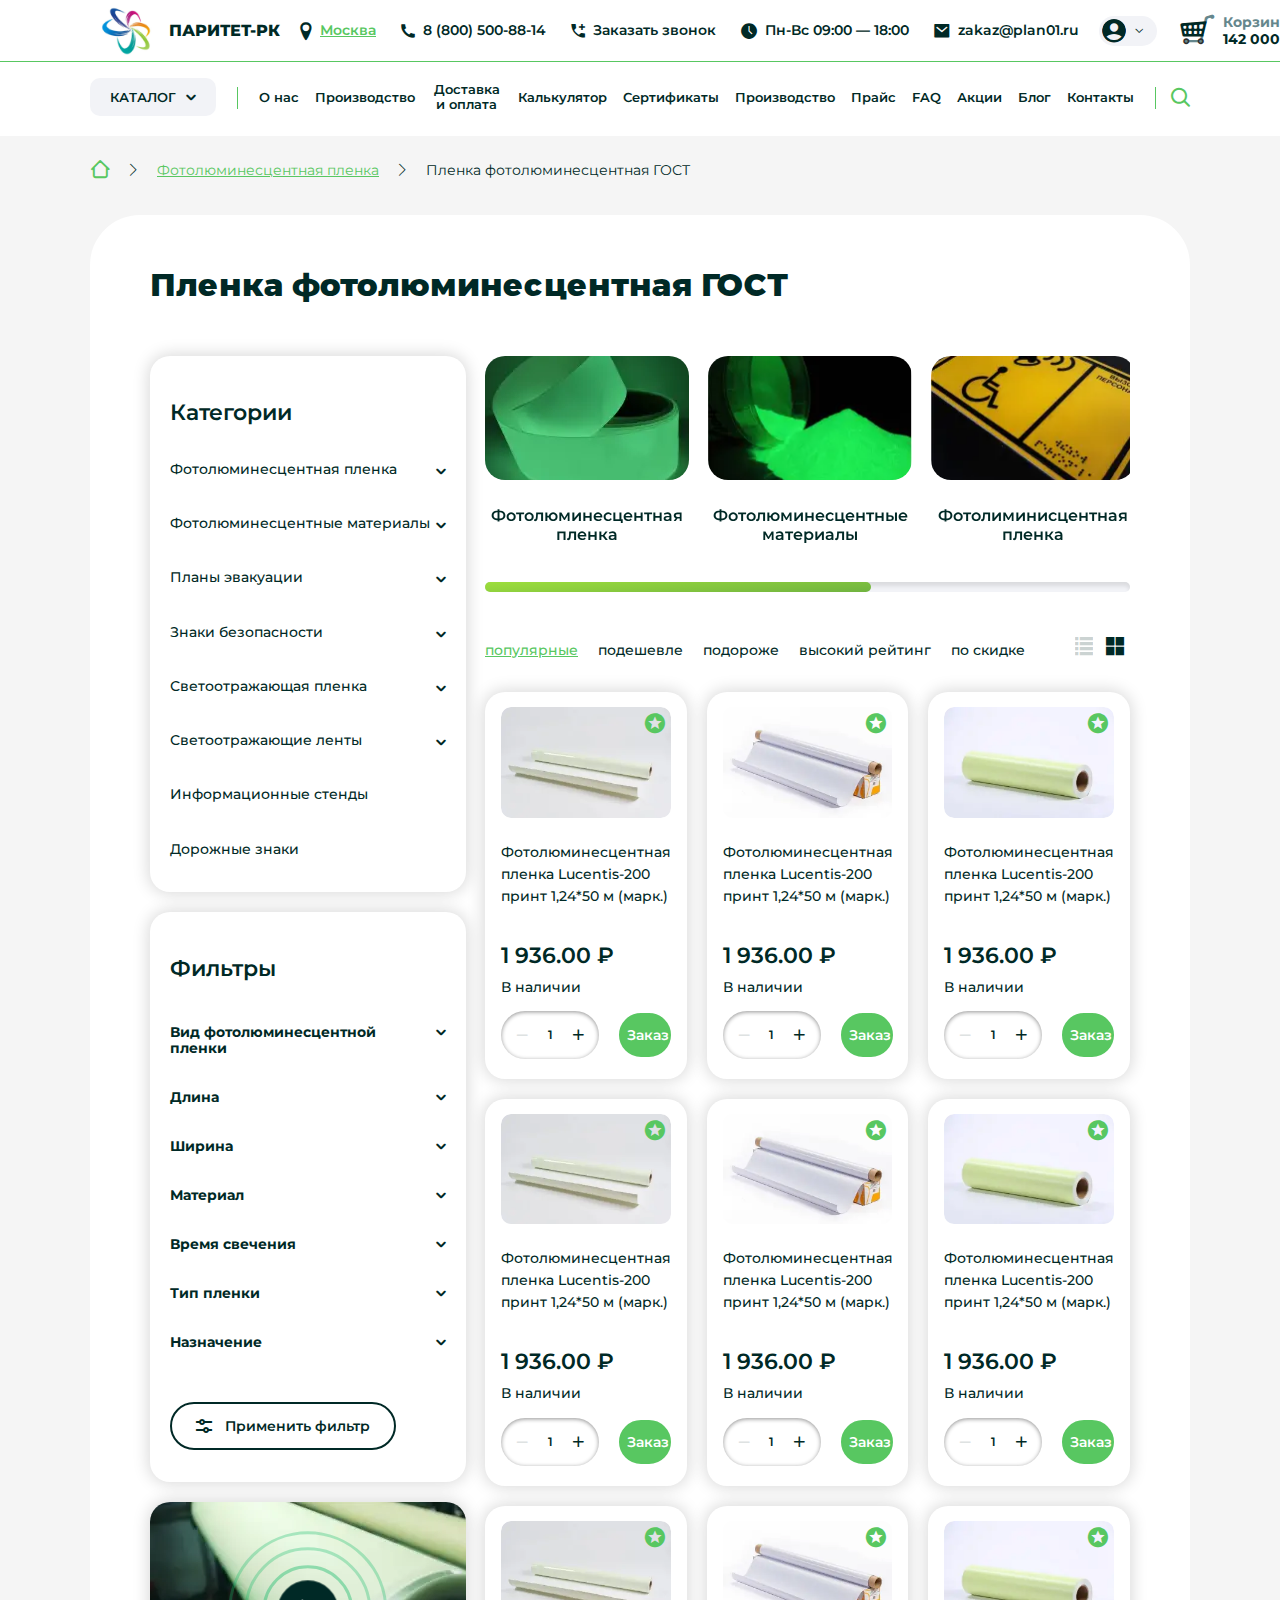
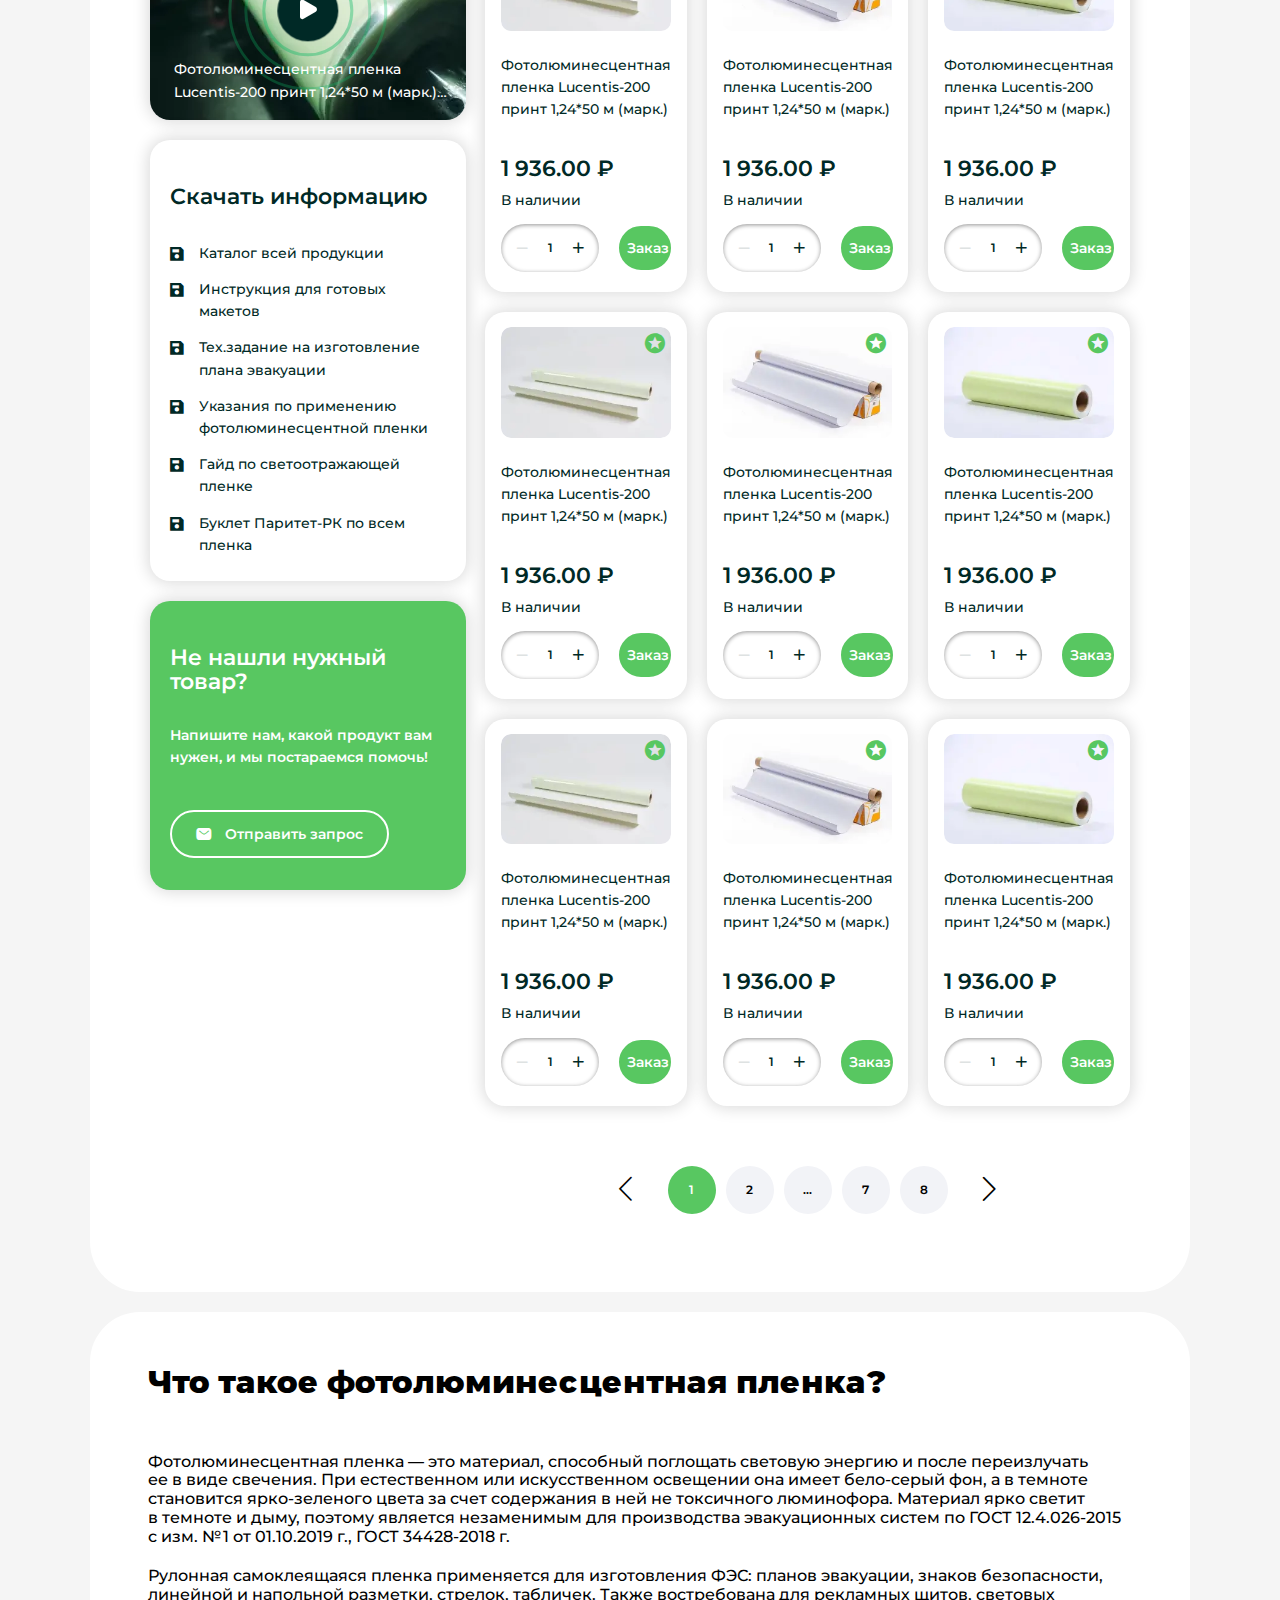
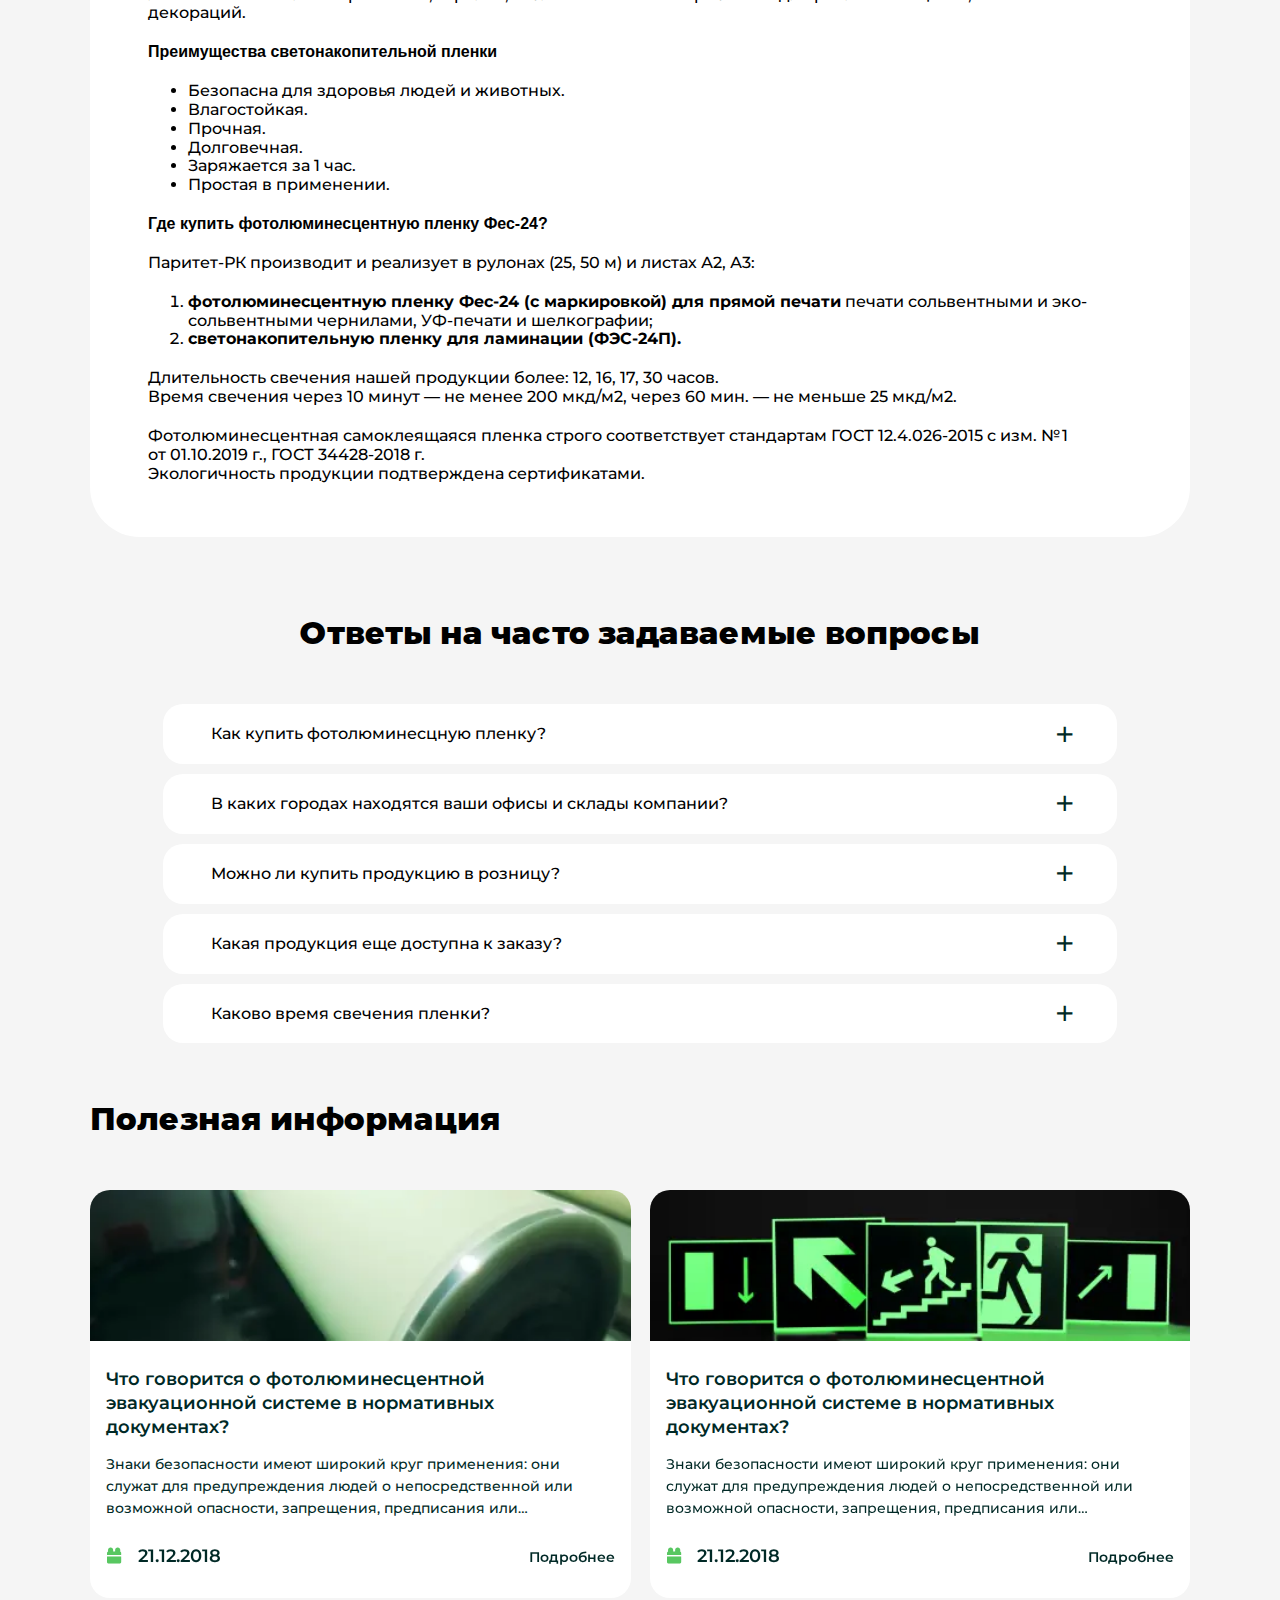
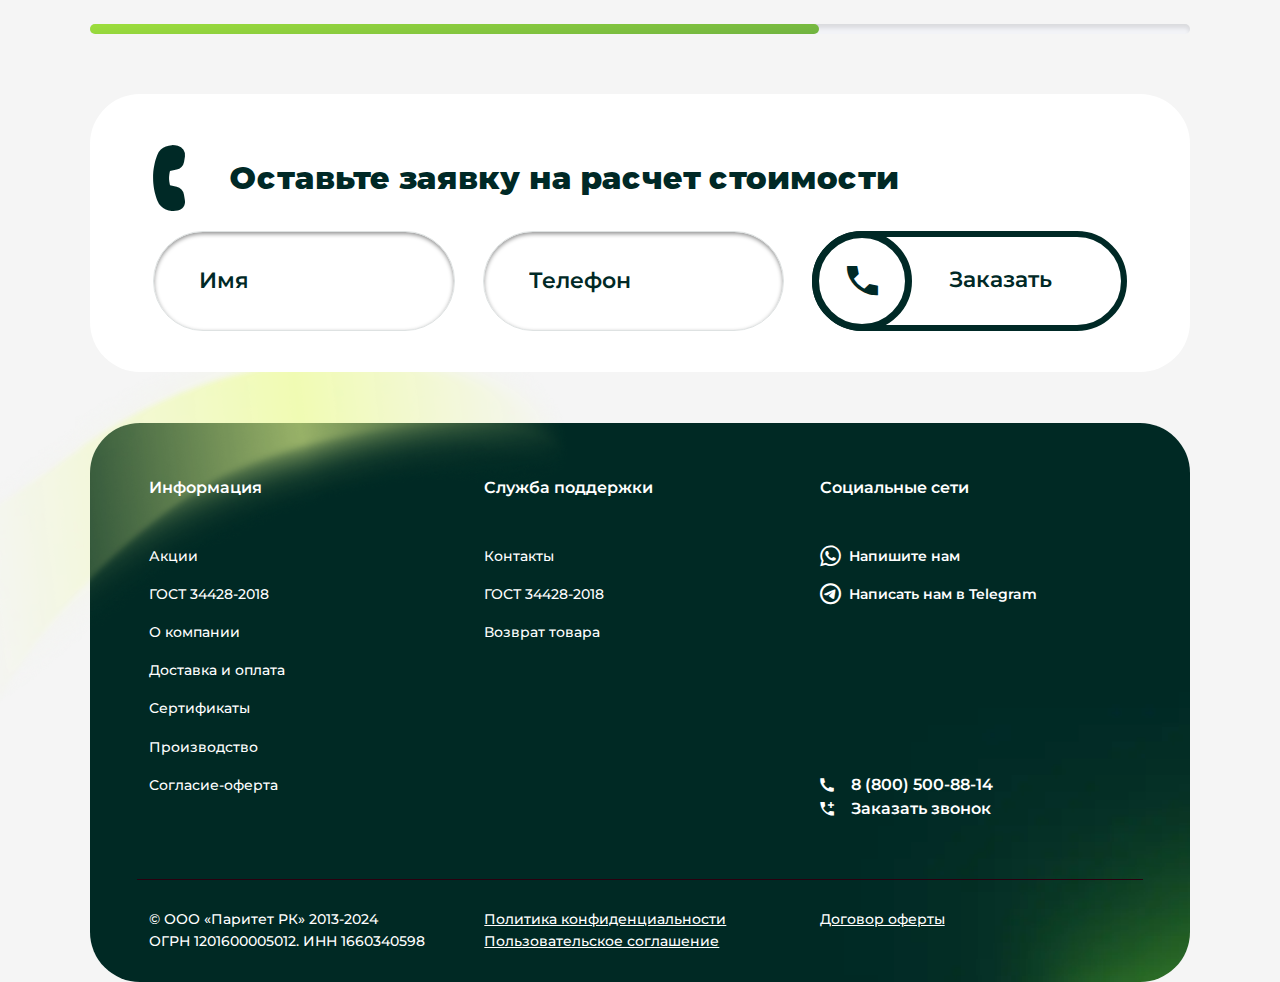
==== catalog.html @ 1baa1d17 "paritet files" ====
<!DOCTYPE html>
<html lang="en">

  <head>
    <meta charset="UTF-8">
    <meta name="viewport" content="width=device-width, initial-scale=1, maximum-scale=1, user-scalable=0"/>
    <link rel="shortcut icon" href="img/favicon.webp" type="image/x-icon">
    <meta http-equiv="X-UA-Compatible" content="ie=edge">
    <meta name="theme-color" content="#FFB9C3">
    <title>New site</title>
    <link rel="preconnect" href="https://fonts.googleapis.com">
    <link rel="preconnect" href="https://fonts.gstatic.com" crossorigin>
    <link href="https://fonts.googleapis.com/css2?family=Montserrat:ital,wght@0,100..900;1,100..900&display=swap" rel="stylesheet">
    <link href="https://fonts.googleapis.com/css2?family=Inter:wght@900&display=swap" rel="stylesheet">
    <link rel="stylesheet" href="css/main.css">
  </head>
<body>
  <div class="page over-hid p-rel z-i-1 h-100-p mnh-100-vh d-flex flex-column bgr-nr bgp-tc bgs-cv">
        <button class="scrollToTop tra-0-3s-ease">
            <span id="progress-bar">
              <svg width="48" height="48" viewBox="-5 -5 60 60" fill="none">
                <path stroke-width="2" d="M0.5,25a24.5,24.5 0 1,0 49,0a24.5,24.5 0 1,0 -49,0"></path>
              </svg>
            </span>
            <span class="mnw-0">
                <i class="icon-arrow3-top"></i>
            </span>
          </button>
        <div class="fix-social">
          <ul class="fix-social__items d-flex flex-column lsts-none align-items-center justify-content-center">
            <li class="fix-social__item">
              <a class="fix-social__link fix-social__link--whatsapp d-flex justify-content-center align-items-center" href="#" target="_blank">
                <span class="d-block">
                  <i class="icon-whatsapp"></i>
                </span>
              </a>
            </li>
            <li class="fix-social__item">
              <a class="fix-social__link fix-social__link--telegram d-flex justify-content-center align-items-center" href="#" target="_blank">
                <span class="d-block">
                  <i class="icon-telegram"></i>
                </span>
              </a>
            </li>
          </ul>
        </div>
        <div class="page__row page__row--header" data-js-body-overflow-x-indent>
    <div class="container container--1477">
        <header class="header d-block">
            <div class="header__row header__row--top d-flex align-items-center">
                <div class="header__cell header__cell--logo flex-shrink-0 mnw-0 flex-grow-1">
                    <!-- <span class="nav-overlay p-fix-around--fluid d-none" id="overlay"></span> -->
                    <div class="d-flex justify-content-start">
                        <div class="mnw-0">
                            <a class="logo logo--header d-block" href="#">
                                <span class="logo__wrapper d-block">
                                    <span class="logo__row d-flex align-items-center">
                                        <span class="flex-shrink-0 mnw-0">
                                            <img class="logo__picture d-block" src="./img/logo.png" alt="Logo">
                                        </span>
                                        <span class="flex-shrink-0 mnw-0">
                                            <span class="logo__text d-block ftw-800">ПАРИТЕТ-РК</span>
                                        </span>
                                    </span>
                                </span>
                            </a>
                        </div>
                    </div>
                </div>
                <div class="header__cell header__cell--hamburger flex-shrink-0 mnw-0 d-lg-none">
                    <button class="hamburger page-btn btn-reset d-block" id="hamburger">
                        <span class="increase-element-15">
                            <i class="icon-hamburger tra-0-3s-ease"></i>
                            <i class="icon-close-2 tra-0-3s-ease"></i>
                        </span>
                    </button>
                </div>
                <div class="header__cell flex-grow-1 flex-shrink-1 d-none d-lg-block">
                    <div class="contacts ftw-600">
                        <ul class="contacts__list lsts-none d-flex align-items-center justify-content-between">
                            <li class="contacts__item d-none d-xl-block">
                                <a href="#" class="contact">
                                    <span class="contact__row contact__row--city d-flex align-items-center">
                                        <span class="mnw-0">
                                            <span class="d-block">
                                                <i class="icon-loc"></i>
                                            </span>
                                        </span>
                                        <span class="mnw-0">
                                            <span class="clr-accent d-block td-un">Москва</span>
                                        </span>
                                    </span>
                                </a>
                            </li>
                            <li class="contacts__item">
                                <a href="#" class="contact">
                                    <span class="contact__row d-flex align-items-center">
                                        <span class="mnw-0">
                                            <span class="d-block">
                                                <i class="icon-tel"></i>
                                            </span>
                                        </span>
                                        <span class="mnw-0">
                                            <span class="d-block">8 (800) 500-88-14</span>
                                        </span>
                                    </span>
                                </a>
                            </li>
                            <li class="contacts__item">
                                <a href="#" class="contact">
                                    <span class="contact__row d-flex align-items-center">
                                        <span class="mnw-0">
                                            <span class="d-block">
                                                <i class="icon-callback"></i>
                                            </span>
                                        </span>
                                        <span class="mnw-0">
                                            <span class="d-block">Заказать звонок</span>
                                        </span>
                                    </span>
                                </a>
                            </li>
                            <li class="contacts__item">
                                <span class="contact">
                                    <span class="contact__row d-flex align-items-center">
                                        <span class="mnw-0">
                                            <span class="d-block">
                                                <i class="icon-time"></i>
                                            </span>
                                        </span>
                                        <span class="mnw-0">
                                            <span class="d-block">Пн-Вс 09:00 — 18:00 </span>
                                        </span>
                                    </span>
                                </span>
                            </li>
                            <li class="contacts__item">
                                <a href="#" class="contact">
                                    <span class="contact__row d-flex align-items-center">
                                        <span class="mnw-0">
                                            <span class="d-block">
                                                <i class="icon-email"></i>
                                            </span>
                                        </span>
                                        <span class="mnw-0">
                                            <span class="d-block">zakaz@plan01.ru </span>
                                        </span>
                                    </span>
                                </a>
                            </li>
                        </ul>
                    </div>
                </div>
                <div class="header__cell header__cell--user flex-shrink-0 mnw-0 d-none d-xl-block">
                    <div class="header__right-row d-flex align-items-center">
                        <div class="mnw-0">
                            <div class="user">
                                <button class="user__btn btn-reset d-block" type="button">
                                    <span class="user__btn-row d-flex align-items-center">
                                        <span class="flex-shrink-0 mnw-0">
                                            <span class="user__avatar d-flex justify-content-center align-items-center">
                                                <!-- если есть фото тогда используем img -->
                                                <!-- <img class="user__avatar-picture objf-cv d-block p-abs-around" src="https://img.freepik.com/free-psd/3d-illustration-human-avatar-profile_23-2150671142.jpg?size=338&ext=jpg&ga=GA1.1.2008272138.1721952000&semt=ais_user" alt=""> -->
                                                <!-- если нет фото тогда используем i.icon-user -->
                                                <span class="d-block">
                                                    <i class="icon-user"></i>
                                                </span>
                                            </span>
                                        </span>
                                        <span class="flex-shrink-0 mnw-0">
                                            <span class="d-block">
                                                <i class="user__arrow icon-arrow-bottom-small"></i>
                                            </span>
                                        </span>
                                    </span>
                                </button>
                            </div>
                        </div>
                        <div class="mnw-0">
                            <div class="cart">
                                <a class="cart__btn btn-reset ftw-700 d-block" href="#">
                                    <span class="cart__btn-row d-flex align-items-center">
                                        <span class="mnw-0">
                                            <span class="d-block">
                                                <span class="icon-cart"><span class="path1"></span><span class="path2"></span><span class="path3"></span><span class="path4"></span><span class="path5"></span><span class="path6"></span><span class="path7"></span><span class="path8"></span></span>
                                            </span>
                                        </span>
                                        <span class="mnw-0">
                                            <span class="cart__text d-block">Корзина 6</span>
                                            <span class="cart__price d-block">142 000₽</span>
                                        </span>
                                    </span>
                                </a>
                            </div>
                        </div>
                    </div>
                </div>
            </div>
            <div class="header__row header__row--bottom d-flex align-items-center justify-content-between justify-content-lg-start">
                <div class="header__cell header__cell--catalog flex-shrink-0 d-none d-lg-block">
                    <div class="header__catalog">
                        <button class="header__catalog-btn-arrow btn-arrow btn-arrow--not-rotate btn-reset d-block" type="button" id="catalogButton">
                            <span class="btn-arrow__row d-flex align-items-center">
                                <span class="flex-shrink-0 mnw-0">
                                    <span class="d-block ftw-600">КАТАЛОГ</span>
                                </span>
                                <span class="flex-shrink-0 mnw-0">
                                    <span class="d-block">
                                        <i class="btn-arrow__arrow icon-arrow2-bottom-small"></i>
                                    </span>
                                </span>
                            </span>
                        </button>
                    </div>
                </div>
                <div class="header__cell header__cell--border flex-shrink-0 align-self-stretch d-none d-lg-block">
                    <span class="header__border"></span>
                </div>
                <div class="header__cell header__cell--nav mnw-0 flex-shrink-1 flex-grow-1 d-none d-xl-block">
                    <nav class="nav">
                        <div class="nav__wrapper d-flex flex-column">
                            <div class="nav__body mnw-0">
                                <ul class="nav__items lsts-none d-flex flex-column flex-lg-row justify-content-between align-items-lg-center ftw-600" data-js-toggle>
                                    <!-- <li class="nav__item nav__item--dropdown" data-js-toggle-button-parent>
                                        <div class="d-flex w-100-p">
                                            <div class="mnw-0 flex-grow-1 flex-shrink-1">
                                                <a class="nav__link" href="#">
                                                    <span class="nav__link-wrapper d-block">
                                                        <span class="nav__link-row d-flex align-items-center">
                                                            <span class="nav__link-cell mnw-0 d-lg-none">
                                                                <span class="nav__icon flex-shrink-0 d-flex align-items-center justify-content-center">
                                                                    <span class="mnw-0">
                                                                        <i class="icon-1"></i>
                                                                    </span>
                                                                </span>
                                                            </span>
                                                            <span class="nav__link-cell mnw-0">Услуги</span>
                                                        </span>
                                                    </span>
                                                </a>
                                            </div>
                                            <div class="mnw-0 flex-shrink-0 d-lg-none">
                                                <button class="btn-reset arrow-btn-2 arrow-btn-2--bottom" data-js-toggle-button>
                                                    <span class="increase-element-15">
                                                        <i class="icon-arrow-bottom clr-black"></i>
                                                    </span>
                                                </button>
                                            </div>
                                        </div>
                                    </li> -->
                                    <li class="nav__item">
                                        <a class="nav__link" href="#">
                                            <span class="nav__link-wrapper d-block">
                                                <span class="nav__link-row d-flex align-items-center">
                                                    <span class="nav__link-cell mnw-0 d-lg-none">
                                                        <span class="nav__icon flex-shrink-0 d-flex align-items-center justify-content-center">
                                                            <span class="mnw-0">
                                                                <i class="icon-3"></i>
                                                            </span>
                                                        </span>
                                                    </span>
                                                    <span class="nav__link-cell mnw-0">О нас</span>
                                                </span>
                                            </span>
                                        </a>
                                    </li>
                                    <li class="nav__item">
                                        <a class="nav__link" href="#">
                                            <span class="nav__link-wrapper d-block">
                                                <span class="nav__link-row d-flex align-items-center">
                                                    <span class="nav__link-cell mnw-0 d-lg-none">
                                                        <span class="nav__icon flex-shrink-0 d-flex align-items-center justify-content-center">
                                                            <span class="mnw-0">
                                                                <i class="icon-3"></i>
                                                            </span>
                                                        </span>
                                                    </span>
                                                    <span class="nav__link-cell mnw-0">Производство</span>
                                                </span>
                                            </span>
                                        </a>
                                    </li>
                                    <li class="nav__item">
                                        <a class="nav__link" href="#">
                                            <span class="nav__link-wrapper d-block">
                                                <span class="nav__link-row d-flex align-items-center">
                                                    <span class="nav__link-cell mnw-0 d-lg-none">
                                                        <span class="nav__icon flex-shrink-0 d-flex align-items-center justify-content-center">
                                                            <span class="mnw-0">
                                                                <i class="icon-3"></i>
                                                            </span>
                                                        </span>
                                                    </span>
                                                    <span class="nav__link-cell mnw-0">Доставка и оплата</span>
                                                </span>
                                            </span>
                                        </a>
                                    </li>
                                    <li class="nav__item">
                                        <a class="nav__link" href="#">
                                            <span class="nav__link-wrapper d-block">
                                                <span class="nav__link-row d-flex align-items-center">
                                                    <span class="nav__link-cell mnw-0 d-lg-none">
                                                        <span class="nav__icon flex-shrink-0 d-flex align-items-center justify-content-center">
                                                            <span class="mnw-0">
                                                                <i class="icon-3"></i>
                                                            </span>
                                                        </span>
                                                    </span>
                                                    <span class="nav__link-cell mnw-0">Калькулятор</span>
                                                </span>
                                            </span>
                                        </a>
                                    </li>
                                    <li class="nav__item">
                                        <a class="nav__link" href="#">
                                            <span class="nav__link-wrapper d-block">
                                                <span class="nav__link-row d-flex align-items-center">
                                                    <span class="nav__link-cell mnw-0 d-lg-none">
                                                        <span class="nav__icon flex-shrink-0 d-flex align-items-center justify-content-center">
                                                            <span class="mnw-0">
                                                                <i class="icon-3"></i>
                                                            </span>
                                                        </span>
                                                    </span>
                                                    <span class="nav__link-cell mnw-0">Сертификаты</span>
                                                </span>
                                            </span>
                                        </a>
                                    </li>
                                    <li class="nav__item">
                                        <a class="nav__link" href="#">
                                            <span class="nav__link-wrapper d-block">
                                                <span class="nav__link-row d-flex align-items-center">
                                                    <span class="nav__link-cell mnw-0 d-lg-none">
                                                        <span class="nav__icon flex-shrink-0 d-flex align-items-center justify-content-center">
                                                            <span class="mnw-0">
                                                                <i class="icon-3"></i>
                                                            </span>
                                                        </span>
                                                    </span>
                                                    <span class="nav__link-cell mnw-0">Производство</span>
                                                </span>
                                            </span>
                                        </a>
                                    </li>
                                    <li class="nav__item">
                                        <a class="nav__link" href="#">
                                            <span class="nav__link-wrapper d-block">
                                                <span class="nav__link-row d-flex align-items-center">
                                                    <span class="nav__link-cell mnw-0 d-lg-none">
                                                        <span class="nav__icon flex-shrink-0 d-flex align-items-center justify-content-center">
                                                            <span class="mnw-0">
                                                                <i class="icon-3"></i>
                                                            </span>
                                                        </span>
                                                    </span>
                                                    <span class="nav__link-cell mnw-0">Прайс</span>
                                                </span>
                                            </span>
                                        </a>
                                    </li>
                                    <li class="nav__item">
                                        <a class="nav__link" href="#">
                                            <span class="nav__link-wrapper d-block">
                                                <span class="nav__link-row d-flex align-items-center">
                                                    <span class="nav__link-cell mnw-0 d-lg-none">
                                                        <span class="nav__icon flex-shrink-0 d-flex align-items-center justify-content-center">
                                                            <span class="mnw-0">
                                                                <i class="icon-3"></i>
                                                            </span>
                                                        </span>
                                                    </span>
                                                    <span class="nav__link-cell mnw-0">FAQ</span>
                                                </span>
                                            </span>
                                        </a>
                                    </li>
                                    <li class="nav__item">
                                        <a class="nav__link" href="#">
                                            <span class="nav__link-wrapper d-block">
                                                <span class="nav__link-row d-flex align-items-center">
                                                    <span class="nav__link-cell mnw-0 d-lg-none">
                                                        <span class="nav__icon flex-shrink-0 d-flex align-items-center justify-content-center">
                                                            <span class="mnw-0">
                                                                <i class="icon-3"></i>
                                                            </span>
                                                        </span>
                                                    </span>
                                                    <span class="nav__link-cell mnw-0">Акции</span>
                                                </span>
                                            </span>
                                        </a>
                                    </li>
                                    <li class="nav__item">
                                        <a class="nav__link" href="#">
                                            <span class="nav__link-wrapper d-block">
                                                <span class="nav__link-row d-flex align-items-center">
                                                    <span class="nav__link-cell mnw-0 d-lg-none">
                                                        <span class="nav__icon flex-shrink-0 d-flex align-items-center justify-content-center">
                                                            <span class="mnw-0">
                                                                <i class="icon-3"></i>
                                                            </span>
                                                        </span>
                                                    </span>
                                                    <span class="nav__link-cell mnw-0">Блог</span>
                                                </span>
                                            </span>
                                        </a>
                                    </li>
                                    <li class="nav__item">
                                        <a class="nav__link" href="#">
                                            <span class="nav__link-wrapper d-block">
                                                <span class="nav__link-row d-flex align-items-center">
                                                    <span class="nav__link-cell mnw-0 d-lg-none">
                                                        <span class="nav__icon flex-shrink-0 d-flex align-items-center justify-content-center">
                                                            <span class="mnw-0">
                                                                <i class="icon-3"></i>
                                                            </span>
                                                        </span>
                                                    </span>
                                                    <span class="nav__link-cell mnw-0">Контакты</span>
                                                </span>
                                            </span>
                                        </a>
                                    </li>
                                </ul>
                            </div>
                        </div>
                    </nav>
                </div>
                <div class="header__cell header__cell--mob-nav flex-shrink-0" id="nav">
                    <div class="container">
                        <nav class="nav">
                            <div class="nav__wrapper d-flex flex-column">
                                <header class="nav__header mnw-0 d-lg-none">
                                    <div class="d-flex justify-content-between align-items-center">
                                        <div class="mnw-0">
                                            <a class="logo logo--nav" href="#">
                                                <span class="logo__wrapper d-block">
                                                    <span class="logo__row d-flex align-items-center">
                                                        <span class="flex-shrink-0 mnw-0">
                                                            <span class="icon-logo-black1"><span class="path1"></span><span class="path2"></span><span class="path3"></span><span class="path4"></span><span class="path5"></span><span class="path6"></span></span>
                                                        </span>
                                                    </span>
                                                </span>
                                            </a>
                                        </div>
                                        <div class="mnw-0 flex-shrink-0 d-lg-none">
                                            <button class="close btn-reset d-flex align-items-center justify-content-center clr-black tra-0-3s-ease" type="button" id="close">
                                                <span class="d-block increase-element-15">
                                                    <i class="icon-close2"></i>
                                                </span>
                                            </button>
                                        </div>
                                    </div>
                                </header>
                                <div class="nav__body mnw-0">
                                    <div id="navTabs" data-js-tab>
                                        <div data-js-tab-content-items="#navTabs">
                                            <div data-js-tab-target-content-item="#navHomeTabs" data-fade-in-mob>
                                                <div class="dropdown" id="navDropdown">
                                                    <div class="dropdown__wrapper clr-white scrollbar ftw-500">
                                                        <div class="dropdown__header d-flex align-items-center justify-content-between flex-wrap d-lg-none">
                                                            <div class="mnw-0">
                                                                <h3 class="dropdown__top-title title title--h3 ArgentumSans ftw-800">Меню</h3>
                                                            </div>
                                                        </div>
                                                        <div class="dropdown__row row">
                                                            <div class="dropdown__cell col-12 col-lg-3">
                                                                <div class="dropdown__blocks" data-nav-item-anim-group>
                                                                    <div class="dropdown__block d-flex flex-column align-items-lg-start">
                                                                        <div class="dropdown__items-wrapper">
                                                                            <ul class="dropdown__items d-flex flex-column align-items-lg-start lsts-none">
                                                                                <li class="dropdown__item" data-nav-item-anim>
                                                                                    <div class="d-flex align-items-center justify-content-between">
                                                                                        <div class="mnw-0">
                                                                                            <h6 class="dropdown__title ftw-600">
                                                                                                <a class="dropdown__link" href="#">Каталог</a>
                                                                                            </h6>
                                                                                        </div>
                                                                                        <div class="mnw-0">
                                                                                            <button class="page-btn btn-reset d-block d-lg-none" data-js-tab-target-button="#navProductsTabs">
                                                                                                <span class="increase-element-15">
                                                                                                    <i class="icon-arrow7-right"></i>
                                                                                                </span>
                                                                                            </button>
                                                                                        </div>
                                                                                    </div>
                                                                                </li>
                                                                                <li class="dropdown__item" data-nav-item-anim>
                                                                                    <h6 class="dropdown__title ftw-600">
                                                                                        <a class="dropdown__link" href="#">О нас</a>
                                                                                    </h6>
                                                                                </li>
                                                                                <li class="dropdown__item" data-nav-item-anim>
                                                                                    <h6 class="dropdown__title ftw-600">
                                                                                        <a class="dropdown__link" href="#">Производство</a>
                                                                                    </h6>
                                                                                </li>
                                                                                <li class="dropdown__item" data-nav-item-anim>
                                                                                    <h6 class="dropdown__title ftw-600">
                                                                                        <a class="dropdown__link" href="#">Доставка и оплата</a>
                                                                                    </h6>
                                                                                </li>
                                                                                <li class="dropdown__item" data-nav-item-anim>
                                                                                    <h6 class="dropdown__title ftw-600">
                                                                                        <a class="dropdown__link" href="#">Калькулятор</a>
                                                                                    </h6>
                                                                                </li>
                                                                            </ul>
                                                                        </div>
                                                                    </div>
                                                                </div>
                                                            </div>
                                                            <div class="dropdown__cell col-12 col-lg-3">
                                                                <div class="dropdown__blocks" data-nav-item-anim-group>
                                                                    <div class="dropdown__block d-flex flex-column align-items-lg-start">
                                                                        <div class="dropdown__items-wrapper">
                                                                            <ul class="dropdown__items d-flex flex-column align-items-lg-start lsts-none">
                                                                                <li class="dropdown__item" data-nav-item-anim>
                                                                                    <h6 class="dropdown__title ftw-600">
                                                                                        <a class="dropdown__link" href="#">Сертификаты</a>
                                                                                    </h6>
                                                                                </li>
                                                                                <li class="dropdown__item" data-nav-item-anim>
                                                                                    <h6 class="dropdown__title ftw-600">
                                                                                        <a class="dropdown__link" href="#">Прайс</a>
                                                                                    </h6>
                                                                                </li>
                                                                                <li class="dropdown__item" data-nav-item-anim>
                                                                                    <h6 class="dropdown__title ftw-600">
                                                                                        <a class="dropdown__link" href="#">FAQ</a>
                                                                                    </h6>
                                                                                </li>
                                                                                <li class="dropdown__item" data-nav-item-anim>
                                                                                    <h6 class="dropdown__title ftw-600">
                                                                                        <a class="dropdown__link" href="#">Акции</a>
                                                                                    </h6>
                                                                                </li>
                                                                            </ul>
                                                                        </div>
                                                                    </div>
                                                                </div>
                                                            </div>
                                                            <div class="dropdown__cell col-12 col-lg-3">
                                                                <div class="dropdown__blocks" data-nav-item-anim-group>
                                                                    <div class="dropdown__block d-flex flex-column align-items-lg-start">
                                                                        <div class="dropdown__items-wrapper">
                                                                            <ul class="dropdown__items d-flex flex-column align-items-lg-start lsts-none">
                                                                                <li class="dropdown__item" data-nav-item-anim>
                                                                                    <h6 class="dropdown__title ftw-600">
                                                                                        <a class="dropdown__link" href="#">Блог</a>
                                                                                    </h6>
                                                                                </li>
                                                                                <li class="dropdown__item" data-nav-item-anim>
                                                                                    <h6 class="dropdown__title ftw-600">
                                                                                        <a class="dropdown__link" href="#">Контакты</a>
                                                                                    </h6>
                                                                                </li>
                                                                            </ul>
                                                                        </div>
                                                                    </div>
                                                                </div>
                                                            </div>
                                                        </div>
                                                    </div>
                                                </div>
                                            </div>
                                            <div data-js-tab-target-content-item="#navProductsTabs" data-fade-in-mob>
                                                <div class="dropdown" id="catalogDropdown">
                                                    <div class="dropdown__wrapper clr-white scrollbar ftw-500">
                                                        <div class="dropdown__header d-flex align-items-center justify-content-between flex-wrap d-lg-none">
                                                            <div class="mnw-0">
                                                                <h3 class="dropdown__top-title title title--h3 ArgentumSans ftw-800 d-lg-none">Каталог товаров</h3>
                                                            </div>
                                                            <div class="mnw-0">
                                                                <div class="dropdown__btn-wrapper">
                                                                    <div class="d-flex flex-column align-items-start">
                                                                        <div class="mnw-0">
                                                                            <button class="btn btn--outline-white mnh-48 indent-38 ftw-600" type="button" data-js-tab-target-button="#navHomeTabs">
                                                                                <span class="d-flex align-items-center">
                                                                                    <div class="mnw-0">
                                                                                        <i class="icon-back"></i>
                                                                                    </div>
                                                                                    <span class="mnw-0">
                                                                                        <span class="d-block">Назад</span>
                                                                                    </span>
                                                                                </span>
                                                                            </button>
                                                                        </div>
                                                                    </div>
                                                                </div>
                                                            </div>
                                                        </div>
                                                        <div class="dropdown__row row" data-js-toggle>
                                                            <div class="dropdown__cell col-12 col-lg-4">
                                                                <div class="dropdown__blocks" data-nav-item-anim-group>
                                                                    <div class="dropdown__block d-flex flex-column align-items-lg-start">
                                                                        <div class="dropdown__items-wrapper">
                                                                            <ul class="dropdown__items d-flex flex-column align-items-lg-start lsts-none">
                                                                                <li class="dropdown__item" data-nav-item-anim data-js-toggle-button-parent>
                                                                                    <div class="d-flex align-items-center justify-content-between">
                                                                                        <div class="mnw-0">
                                                                                            <h6 class="dropdown__title ftw-600" data-nav-item-anim>
                                                                                                <a class="dropdown__link" href="#">Фотолюминесцентная пленка</a>
                                                                                            </h6>
                                                                                        </div>
                                                                                        <div class="mnw-0">
                                                                                            <button class="page-btn btn-reset btn-rotate-arrow-right-bottom d-lg-none d-block" data-js-toggle-button>
                                                                                                <span class="increase-element-15">
                                                                                                    <i class="icon-arrow7-right tra-0-3s-ease"></i>
                                                                                                </span>
                                                                                            </button>
                                                                                        </div>
                                                                                    </div>
                                                                                    <div data-js-toggle-block data-js-toggle-block-mob>
                                                                                        <ul class="dropdown__items d-flex flex-column align-items-lg-start lsts-none">
                                                                                            <li class="dropdown__item" data-nav-item-anim>
                                                                                                <a class="dropdown__link" href="#">Пленка фотолюминесцентная ГОСТ</a>
                                                                                            </li>
                                                                                            <li class="dropdown__item" data-nav-item-anim>
                                                                                                <a class="dropdown__link" href="#">Фотолюминесцентная пленка немаркированная</a>
                                                                                            </li>
                                                                                        </ul>
                                                                                    </div>
                                                                                </li>

                                                                                <li class="dropdown__item" data-nav-item-anim data-js-toggle-button-parent>
                                                                                    <div class="d-flex align-items-center justify-content-between">
                                                                                        <div class="mnw-0">
                                                                                            <h6 class="dropdown__title ftw-600" data-nav-item-anim>
                                                                                                <a class="dropdown__link" href="#">Фотолюминесцентные материалы</a>
                                                                                            </h6>
                                                                                        </div>
                                                                                        <div class="mnw-0">
                                                                                            <button class="page-btn btn-reset btn-rotate-arrow-right-bottom d-lg-none d-block" data-js-toggle-button>
                                                                                                <span class="increase-element-15">
                                                                                                    <i class="icon-arrow7-right tra-0-3s-ease"></i>
                                                                                                </span>
                                                                                            </button>
                                                                                        </div>
                                                                                    </div>
                                                                                    <div data-js-toggle-block data-js-toggle-block-mob>

                                                                                    </div>
                                                                                </li>

                                                                                <li class="dropdown__item" data-nav-item-anim data-js-toggle-button-parent>
                                                                                    <div class="d-flex align-items-center justify-content-between">
                                                                                        <div class="mnw-0">
                                                                                            <h6 class="dropdown__title ftw-600" data-nav-item-anim>
                                                                                                <a class="dropdown__link" href="#">Планы эвакуации</a>
                                                                                            </h6>
                                                                                        </div>
                                                                                        <div class="mnw-0">
                                                                                            <button class="page-btn btn-reset btn-rotate-arrow-right-bottom d-lg-none d-block" data-js-toggle-button>
                                                                                                <span class="increase-element-15">
                                                                                                    <i class="icon-arrow7-right tra-0-3s-ease"></i>
                                                                                                </span>
                                                                                            </button>
                                                                                        </div>
                                                                                    </div>
                                                                                    <div data-js-toggle-block data-js-toggle-block-mob>
                                                                                        <ul class="dropdown__items d-flex flex-column align-items-lg-start lsts-none">
                                                                                            <li class="dropdown__item" data-nav-item-anim>
                                                                                                <a class="dropdown__link" href="#">Планы эвакуации ГОСТ</a>
                                                                                            </li>
                                                                                            <li class="dropdown__item" data-nav-item-anim>
                                                                                                <a class="dropdown__link" href="#">Разработка планов эвакуации при пожаре</a>
                                                                                            </li>
                                                                                        </ul>
                                                                                    </div>
                                                                                </li>

                                                                                <li class="dropdown__item" data-nav-item-anim data-js-toggle-button-parent>
                                                                                    <div class="d-flex align-items-center justify-content-between">
                                                                                        <div class="mnw-0">
                                                                                            <h6 class="dropdown__title ftw-600" data-nav-item-anim>
                                                                                                <a class="dropdown__link" href="#">Знаки безопасности</a>
                                                                                            </h6>
                                                                                        </div>
                                                                                        <div class="mnw-0">
                                                                                            <button class="page-btn btn-reset btn-rotate-arrow-right-bottom d-lg-none d-block" data-js-toggle-button>
                                                                                                <span class="increase-element-15">
                                                                                                    <i class="icon-arrow7-right tra-0-3s-ease"></i>
                                                                                                </span>
                                                                                            </button>
                                                                                        </div>
                                                                                    </div>
                                                                                    <div data-js-toggle-block data-js-toggle-block-mob>
                                                                                        <ul class="dropdown__items d-flex flex-column align-items-lg-start lsts-none">
                                                                                            <li class="dropdown__item" data-nav-item-anim>
                                                                                                <a class="dropdown__link" href="#">Фотолюминесцентные знаки</a>
                                                                                            </li>
                                                                                            <li class="dropdown__item" data-nav-item-anim>
                                                                                                <a class="dropdown__link" href="#">Знаки на самоклеящейся пленке</a>
                                                                                            </li>
                                                                                            <li class="dropdown__item" data-nav-item-anim>
                                                                                                <a class="dropdown__link" href="#">Светоотражающие знаки</a>
                                                                                            </li>
                                                                                            <li class="dropdown__item" data-nav-item-anim>
                                                                                                <a class="dropdown__link" href="#">Тактильные таблички</a>
                                                                                            </li>
                                                                                        </ul>
                                                                                    </div>
                                                                                </li>
                                                                            </ul>
                                                                        </div>
                                                                    </div>
                                                                </div>
                                                            </div>
                                                            <div class="dropdown__cell col-12 col-lg-4">
                                                                <div class="dropdown__blocks" data-nav-item-anim-group>
                                                                    <div class="dropdown__block d-flex flex-column align-items-lg-start">
                                                                        <div class="dropdown__items-wrapper">
                                                                            <ul class="dropdown__items d-flex flex-column align-items-lg-start lsts-none">

                                                                                <li class="dropdown__item" data-nav-item-anim data-js-toggle-button-parent>
                                                                                    <div class="d-flex align-items-center justify-content-between">
                                                                                        <div class="mnw-0">
                                                                                            <h6 class="dropdown__title ftw-600" data-nav-item-anim>
                                                                                                <a class="dropdown__link" href="#">Светоотражающая пленка</a>
                                                                                            </h6>
                                                                                        </div>
                                                                                        <div class="mnw-0">
                                                                                            <button class="page-btn btn-reset btn-rotate-arrow-right-bottom d-lg-none d-block" data-js-toggle-button>
                                                                                                <span class="increase-element-15">
                                                                                                    <i class="icon-arrow7-right tra-0-3s-ease"></i>
                                                                                                </span>
                                                                                            </button>
                                                                                        </div>
                                                                                    </div>
                                                                                    <div data-js-toggle-block data-js-toggle-block-mob>

                                                                                    </div>
                                                                                </li>

                                                                                <li class="dropdown__item" data-nav-item-anim data-js-toggle-button-parent>
                                                                                    <div class="d-flex align-items-center justify-content-between">
                                                                                        <div class="mnw-0">
                                                                                            <h6 class="dropdown__title ftw-600" data-nav-item-anim>
                                                                                                <a class="dropdown__link" href="#">Светоотражающая пленка</a>
                                                                                            </h6>
                                                                                        </div>
                                                                                        <div class="mnw-0">
                                                                                            <button class="page-btn btn-reset btn-rotate-arrow-right-bottom d-lg-none d-block" data-js-toggle-button>
                                                                                                <span class="increase-element-15">
                                                                                                    <i class="icon-arrow7-right tra-0-3s-ease"></i>
                                                                                                </span>
                                                                                            </button>
                                                                                        </div>
                                                                                    </div>
                                                                                    <div data-js-toggle-block data-js-toggle-block-mob>
                                                                                        <ul class="dropdown__items d-flex flex-column align-items-lg-start lsts-none">
                                                                                            <li class="dropdown__item" data-nav-item-anim>
                                                                                                <a class="dropdown__link" href="#">Светоотражающая пленка</a>
                                                                                            </li>
                                                                                            <li class="dropdown__item" data-nav-item-anim>
                                                                                                <a class="dropdown__link" href="#">Светоотражающие ленты для одежды</a>
                                                                                            </li>
                                                                                        </ul>
                                                                                    </div>
                                                                                </li>

                                                                                <li class="dropdown__item" data-nav-item-anim data-js-toggle-button-parent>
                                                                                    <div class="d-flex align-items-center justify-content-between">
                                                                                        <div class="mnw-0">
                                                                                            <h6 class="dropdown__title ftw-600" data-nav-item-anim>
                                                                                                <a class="dropdown__link" href="#">Ленты для линейной и сигнальной разметки</a>
                                                                                            </h6>
                                                                                        </div>
                                                                                        <div class="mnw-0">
                                                                                            <button class="page-btn btn-reset btn-rotate-arrow-right-bottom d-lg-none d-block" data-js-toggle-button>
                                                                                                <span class="increase-element-15">
                                                                                                    <i class="icon-arrow7-right tra-0-3s-ease"></i>
                                                                                                </span>
                                                                                            </button>
                                                                                        </div>
                                                                                    </div>
                                                                                    <div data-js-toggle-block data-js-toggle-block-mob>
                                                                                        <ul class="dropdown__items d-flex flex-column align-items-lg-start lsts-none">
                                                                                            <li class="dropdown__item" data-nav-item-anim>
                                                                                                <a class="dropdown__link" href="#">Фотолюминесцентная лента</a>
                                                                                            </li>
                                                                                            <li class="dropdown__item" data-nav-item-anim>
                                                                                                <a class="dropdown__link" href="#">Светоотражающие сигнальные ленты</a>
                                                                                            </li>
                                                                                        </ul>
                                                                                    </div>
                                                                                </li>

                                                                                <li class="dropdown__item" data-nav-item-anim data-js-toggle-button-parent>
                                                                                    <div class="d-flex align-items-center justify-content-between">
                                                                                        <div class="mnw-0">
                                                                                            <h6 class="dropdown__title ftw-600" data-nav-item-anim>
                                                                                                <a class="dropdown__link" href="#">Противоскользящие ленты</a>
                                                                                            </h6>
                                                                                        </div>
                                                                                        <div class="mnw-0">
                                                                                            <button class="page-btn btn-reset btn-rotate-arrow-right-bottom d-lg-none d-block" data-js-toggle-button>
                                                                                                <span class="increase-element-15">
                                                                                                    <i class="icon-arrow7-right tra-0-3s-ease"></i>
                                                                                                </span>
                                                                                            </button>
                                                                                        </div>
                                                                                    </div>
                                                                                    <div data-js-toggle-block data-js-toggle-block-mob>
                                                                                        <ul class="dropdown__items d-flex flex-column align-items-lg-start lsts-none">
                                                                                            <li class="dropdown__item" data-nav-item-anim>
                                                                                                <a class="dropdown__link" href="#">Алюминиевый профиль для ФЭС</a>
                                                                                            </li>
                                                                                            <li class="dropdown__item" data-nav-item-anim>
                                                                                                <a class="dropdown__link" href="#">Сигнальные ленты</a>
                                                                                            </li>
                                                                                            <li class="dropdown__item" data-nav-item-anim>
                                                                                                <a class="dropdown__link" href="#">Хлысты из ПВХ для лент</a>
                                                                                            </li>
                                                                                        </ul>
                                                                                    </div>
                                                                                </li>

                                                                                <li class="dropdown__item" data-nav-item-anim data-js-toggle-button-parent>
                                                                                    <div class="d-flex align-items-center justify-content-between">
                                                                                        <div class="mnw-0">
                                                                                            <h6 class="dropdown__title ftw-600" data-nav-item-anim>
                                                                                                <a class="dropdown__link" href="#">Информационные стенды</a>
                                                                                            </h6>
                                                                                        </div>
                                                                                        <div class="mnw-0">
                                                                                            <button class="page-btn btn-reset btn-rotate-arrow-right-bottom d-lg-none d-block" data-js-toggle-button>
                                                                                                <span class="increase-element-15">
                                                                                                    <i class="icon-arrow7-right tra-0-3s-ease"></i>
                                                                                                </span>
                                                                                            </button>
                                                                                        </div>
                                                                                    </div>
                                                                                    <div data-js-toggle-block data-js-toggle-block-mob>

                                                                                    </div>
                                                                                </li>
                                                                            </ul>
                                                                        </div>
                                                                    </div>
                                                                </div>
                                                            </div>
                                                            <div class="dropdown__cell col-12 col-lg-4">
                                                                <div class="dropdown__blocks" data-nav-item-anim-group>
                                                                    <div class="dropdown__block d-flex flex-column align-items-lg-start">
                                                                        <div class="dropdown__items-wrapper">
                                                                            <ul class="dropdown__items d-flex flex-column align-items-lg-start lsts-none">
                                                                                <li class="dropdown__item" data-nav-item-anim data-js-toggle-button-parent>
                                                                                    <div class="d-flex align-items-center justify-content-between">
                                                                                        <div class="mnw-0">
                                                                                            <h6 class="dropdown__title ftw-600" data-nav-item-anim>
                                                                                                <a class="dropdown__link" href="#">Дорожные знаки</a>
                                                                                            </h6>
                                                                                        </div>
                                                                                        <div class="mnw-0">
                                                                                            <button class="page-btn btn-reset btn-rotate-arrow-right-bottom d-lg-none d-block" data-js-toggle-button>
                                                                                                <span class="increase-element-15">
                                                                                                    <i class="icon-arrow7-right tra-0-3s-ease"></i>
                                                                                                </span>
                                                                                            </button>
                                                                                        </div>
                                                                                    </div>
                                                                                    <div data-js-toggle-block data-js-toggle-block-mob>
                                                                                        <ul class="dropdown__items d-flex flex-column align-items-lg-start lsts-none">
                                                                                            <li class="dropdown__item" data-nav-item-anim>
                                                                                                <a class="dropdown__link" href="#">Предупреждающие знаки</a>
                                                                                            </li>
                                                                                            <li class="dropdown__item" data-nav-item-anim>
                                                                                                <a class="dropdown__link" href="#">Знаки приоритета</a>
                                                                                            </li>
                                                                                            <li class="dropdown__item" data-nav-item-anim>
                                                                                                <a class="dropdown__link" href="#">Запрещающие знаки</a>
                                                                                            </li>
                                                                                            <li class="dropdown__item" data-nav-item-anim>
                                                                                                <a class="dropdown__link" href="#">Предписывающие знаки</a>
                                                                                            </li>
                                                                                            <li class="dropdown__item" data-nav-item-anim>
                                                                                                <a class="dropdown__link" href="#">Знаки особых предписаний</a>
                                                                                            </li>
                                                                                            <li class="dropdown__item" data-nav-item-anim>
                                                                                                <a class="dropdown__link" href="#">Информационные знаки</a>
                                                                                            </li>
                                                                                            <li class="dropdown__item" data-nav-item-anim>
                                                                                                <a class="dropdown__link" href="#">Знаки сервиса</a>
                                                                                            </li>
                                                                                            <li class="dropdown__item" data-nav-item-anim>
                                                                                                <a class="dropdown__link" href="#">Знаки дополнительной информации</a>
                                                                                            </li>
                                                                                        </ul>
                                                                                    </div>
                                                                                </li>
                                                                            </ul>
                                                                        </div>
                                                                    </div>
                                                                </div>
                                                            </div>
                                                        </div>
                                                    </div>
                                                </div>
                                            </div>
                                        </div>
                                    </div>
                                </div>
                                <div class="nav__footer mnw-0 d-lg-none">
                                    <div class="nav__contacts">
                                        <div class="contacts ftw-600">
                                            <ul class="contacts__list lsts-none d-flex align-items-center justify-content-between flex-wrap">
                                                <li class="contacts__item">
                                                    <a href="#" class="contact">
                                                        <span class="contact__row contact__row--city d-flex align-items-center">
                                                            <span class="mnw-0">
                                                                <span class="d-block">
                                                                    <i class="icon-loc"></i>
                                                                </span>
                                                            </span>
                                                            <span class="mnw-0">
                                                                <span class="clr-accent d-block td-un">Москва</span>
                                                            </span>
                                                        </span>
                                                    </a>
                                                </li>
                                                <li class="contacts__item">
                                                    <div class="user">
                                                        <button class="user__btn btn-reset d-block" type="button">
                                                            <span class="user__btn-row d-flex align-items-center">
                                                                <span class="flex-shrink-0 mnw-0">
                                                                    <span class="user__avatar d-flex justify-content-center align-items-center">
                                                                        <!-- если есть фото тогда используем img -->
                                                                        <!-- <img class="user__avatar-picture objf-cv d-block p-abs-around" src="https://img.freepik.com/free-psd/3d-illustration-human-avatar-profile_23-2150671142.jpg?size=338&ext=jpg&ga=GA1.1.2008272138.1721952000&semt=ais_user" alt=""> -->
                                                                        <!-- если нет фото тогда используем i.icon-user -->
                                                                        <span class="d-block">
                                                                            <i class="icon-user"></i>
                                                                        </span>
                                                                    </span>
                                                                </span>
                                                                <span class="flex-shrink-0 mnw-0">
                                                                    <span class="d-block">
                                                                        <i class="user__arrow icon-arrow-bottom-small"></i>
                                                                    </span>
                                                                </span>
                                                            </span>
                                                        </button>
                                                    </div>
                                                </li>
                                                <li class="contacts__item col-12">
                                                    <a href="#" class="contact">
                                                        <span class="contact__row d-flex align-items-center">
                                                            <span class="mnw-0">
                                                                <span class="d-block">
                                                                    <i class="icon-tel"></i>
                                                                </span>
                                                            </span>
                                                            <span class="mnw-0">
                                                                <span class="d-block">8 (800) 500-88-14</span>
                                                            </span>
                                                        </span>
                                                    </a>
                                                </li>
                                                <li class="contacts__item col-12">
                                                    <a href="#" class="contact">
                                                        <span class="contact__row d-flex align-items-center">
                                                            <span class="mnw-0">
                                                                <span class="d-block">
                                                                    <i class="icon-callback"></i>
                                                                </span>
                                                            </span>
                                                            <span class="mnw-0">
                                                                <span class="d-block">Заказать звонок</span>
                                                            </span>
                                                        </span>
                                                    </a>
                                                </li>
                                                <li class="contacts__item col-12">
                                                    <span class="contact">
                                                        <span class="contact__row d-flex align-items-center">
                                                            <span class="mnw-0">
                                                                <span class="d-block">
                                                                    <i class="icon-time"></i>
                                                                </span>
                                                            </span>
                                                            <span class="mnw-0">
                                                                <span class="d-block">Пн-Вс 09:00 — 18:00 </span>
                                                            </span>
                                                        </span>
                                                    </span>
                                                </li>
                                                <li class="contacts__item col-12">
                                                    <a href="#" class="contact">
                                                        <span class="contact__row d-flex align-items-center">
                                                            <span class="mnw-0">
                                                                <span class="d-block">
                                                                    <i class="icon-email"></i>
                                                                </span>
                                                            </span>
                                                            <span class="mnw-0">
                                                                <span class="d-block">zakaz@plan01.ru </span>
                                                            </span>
                                                        </span>
                                                    </a>
                                                </li>
                                            </ul>
                                        </div>
                                    </div>
                                </div>
                            </div>
                        </nav>
                    </div>
                </div>
                <div class="header__cell header__cell--border flex-shrink-0 align-self-stretch d-none d-xl-block">
                    <span class="header__border"></span>
                </div>
                <div class="header__cell flex-shrink-0 d-none d-lg-block d-xl-none">
                    <button class="btn-arrow btn-arrow--not-rotate btn-reset d-block" type="button" id="navHamburgerButton">
                        <span class="btn-arrow__row d-flex align-items-center">
                            <span class="flex-shrink-0 mnw-0">
                                <span class="d-block ftw-600">МЕНЮ</span>
                            </span>
                            <span class="flex-shrink-0 mnw-0">
                                <span class="d-block">
                                    <i class="hamburger-icon icon-hamburger"></i>
                                </span>
                            </span>
                        </span>
                    </button>
                </div>
                <div class="header__cell header__cell--border flex-shrink-0 align-self-stretch d-none d-lg-block d-xl-none">
                    <span class="header__border"></span>
                </div>
                <div class="header__cell flex-grow-1 flex-shrink-1 d-none d-lg-block d-xl-none">
                    <div class="contacts ftw-600">
                        <ul class="contacts__list lsts-none d-flex align-items-center justify-content-between">
                            <li class="contacts__item">
                                <a href="#" class="contact">
                                    <span class="contact__row contact__row--city d-flex align-items-center">
                                        <span class="mnw-0">
                                            <span class="d-block">
                                                <i class="icon-loc"></i>
                                            </span>
                                        </span>
                                        <span class="mnw-0">
                                            <span class="clr-accent d-block td-un">Москва</span>
                                        </span>
                                    </span>
                                </a>
                            </li>
                        </ul>
                    </div>
                </div>
                <div class="header__cell flex-shrink-0 flex-grow-lg-1">
                    <div class="d-flex justify-content-end">
                        <div class="mnw-0">
                            <div class="header__search">
                                <button class="btn-search btn-reset d-block" type="button" id="searchButton">
                                    <span class="increase-element-15">
                                        <span class="btn-search__row d-flex align-items-center">
                                            <span class="flex-shrink-0 mnw-0 d-xl-none d-xxl-block">
                                                <span class="d-block">Поиск</span>
                                            </span>
                                            <span class="flex-shrink-0 mnw-0">
                                                <span class="d-block">
                                                    <i class="btn-search__icon icon-search"></i>
                                                </span>
                                            </span>
                                        </span>
                                    </span>
                                </button>
                                <form class="search-form" action="#" id="searchForm">
                                    <div class="p-rel">
                                        <input class="search-form__control form-control mnh-56" type="text">
                                        <button class="search-form__btn btn-reset ftw-600 d-block" type="button">
                                            <span class="increase-element-15">
                                                <span class="btn-search__row d-flex align-items-center">
                                                    <span class="flex-shrink-0 mnw-0">
                                                        <span class="d-block">
                                                            <i class="search-form__icon icon-search"></i>
                                                        </span>
                                                    </span>
                                                </span>
                                            </span>
                                        </button>
                                    </div>
                                </form>
                            </div>
                        </div>
                    </div>
                </div>
                <div class="header__cell header__cell--border flex-shrink-0 align-self-stretch d-none d-lg-block d-xl-none">
                    <span class="header__border"></span>
                </div>
                <div class="header__cell header__cell--user flex-shrink-0 mnw-0 d-lg-block d-xl-none">
                    <div class="header__right-row d-flex align-items-center">
                        <div class="mnw-0 d-none d-lg-block">
                            <div class="user">
                                <button class="user__btn btn-reset d-block" type="button">
                                    <span class="user__btn-row d-flex align-items-center">
                                        <span class="flex-shrink-0 mnw-0">
                                            <span class="user__avatar d-flex justify-content-center align-items-center">
                                                <!-- если есть фото тогда используем img -->
                                                <!-- <img class="user__avatar-picture objf-cv d-block p-abs-around" src="https://img.freepik.com/free-psd/3d-illustration-human-avatar-profile_23-2150671142.jpg?size=338&ext=jpg&ga=GA1.1.2008272138.1721952000&semt=ais_user" alt=""> -->
                                                <!-- если нет фото тогда используем i.icon-user -->
                                                <span class="d-block">
                                                    <i class="icon-user"></i>
                                                </span>
                                            </span>
                                        </span>
                                        <span class="flex-shrink-0 mnw-0">
                                            <span class="d-block">
                                                <i class="user__arrow icon-arrow-bottom-small"></i>
                                            </span>
                                        </span>
                                    </span>
                                </button>
                            </div>
                        </div>
                        <div class="mnw-0">
                            <div class="cart">
                                <a class="cart__btn btn-reset ftw-700 d-block" href="#">
                                    <span class="cart__btn-row d-flex align-items-center">
                                        <span class="mnw-0">
                                            <span class="d-block">
                                                <span class="icon-cart"><span class="path1"></span><span class="path2"></span><span class="path3"></span><span class="path4"></span><span class="path5"></span><span class="path6"></span><span class="path7"></span><span class="path8"></span></span>
                                            </span>
                                        </span>
                                        <span class="mnw-0">
                                            <span class="cart__text d-block">Корзина 6</span>
                                            <span class="cart__price d-block">142 000₽</span>
                                        </span>
                                    </span>
                                </a>
                            </div>
                        </div>
                    </div>
                </div>
            </div>
        </header>
    </div>
</div>
<!-- <span class="overlay" id="headerOverlay"></span> -->
    <div class="page__row page__row--wrapper mnw-0 flex-grow-1 flex-shrink-0">
        <div class="page__cell container-fluid">
            <div class="page__row">
                <div class="page__cell container">
                    <div class="breadcrumbs">
                        <ul class="breadcrumbs__items d-flex align-items-center flex-lg-wrap">
                            <li class="breadcrumbs__item flex-shrink-0">
                                <a href="#" class="breadcrumbs__link breadcrumbs__link--home">
                                    <span class="increase-element-15">
                                        <i class="icon-home"></i>
                                    </span>
                                </a>
                            </li>
                            <li class="breadcrumbs__item flex-shrink-0">
                                <div class="breadcrumbs__item-wrapper d-flex align-items-center">
                                    <div class="mnw-0">
                                        <i class="icon-arrow3-right"></i>
                                    </div>
                                    <div class="mnw-0">
                                        <a href="#" class="breadcrumbs__link">Фотолюминесцентная пленка</a>
                                    </div>
                                </div>
                            </li>
                            <li class="breadcrumbs__item flex-shrink-0">
                                <div class="breadcrumbs__item-wrapper d-flex align-items-center">
                                    <div class="mnw-0">
                                        <i class="icon-arrow3-right"></i>
                                    </div>
                                    <div class="mnw-0">
                                        <span class="breadcrumbs__text">Пленка фотолюминесцентная ГОСТ</span>
                                    </div>
                                </div>
                            </li>
                        </ul>
                    </div>
                </div>
            </div>
            <div class="page__row">
                <div class="page__cell container">
                    <div class="box box--main box--mob-fluid">
                        <h3 class="title title--main title--h3 ArgentumSans ftw-800">Пленка фотолюминесцентная ГОСТ</h3>
                        <div class="subcategories over-hid d-lg-none">
                            <div class="subcategories__wrapper text-center">
                                <div class="swiper swiper-slides-visible-all-mob swiper-slides-visible-all swiper-slides-lg-visible" id="subcategoriesCarousel">
                                    <!-- Additional required wrapper -->
                                    <div class="swiper-wrapper">
                                        <!-- Slides -->
                                        <div class="swiper-slide swiper-slide--subcategorie">
                                            <div class="subcategorie">
                                                <div class="subcategorie__image">
                                                    <img class="p-abs-around p-abs-around--fluid objf-cv d-block" src="./img/catalog/picture-1.webp" alt="picture">
                                                </div>
                                                <div class="subcategorie__body">
                                                    <p class="subcategorie__desc ftw-600">Фотолюминесцентная пленка</p>
                                                </div>
                                            </div>
                                        </div>
                                        <div class="swiper-slide swiper-slide--subcategorie">
                                            <div class="subcategorie">
                                                <div class="subcategorie__image">
                                                    <img class="p-abs-around p-abs-around--fluid objf-cv d-block" src="./img/catalog/picture-2.webp" alt="picture">
                                                </div>
                                                <div class="subcategorie__body">
                                                    <p class="subcategorie__desc ftw-600">Фотолюминесцентные материалы</p>
                                                </div>
                                            </div>
                                        </div>
                                        <div class="swiper-slide swiper-slide--subcategorie">
                                            <div class="subcategorie">
                                                <div class="subcategorie__image">
                                                    <img class="p-abs-around p-abs-around--fluid objf-cv d-block" src="./img/catalog/picture-3.webp" alt="picture">
                                                </div>
                                                <div class="subcategorie__body">
                                                    <p class="subcategorie__desc ftw-600">Фотолиминисцентная пленка</p>
                                                </div>
                                            </div>
                                        </div>
                                        <div class="swiper-slide swiper-slide--subcategorie">
                                            <div class="subcategorie">
                                                <div class="subcategorie__image">
                                                    <img class="p-abs-around p-abs-around--fluid objf-cv d-block" src="./img/catalog/picture-4.webp" alt="picture">
                                                </div>
                                                <div class="subcategorie__body">
                                                    <p class="subcategorie__desc ftw-600">Ленты для линейной и сигнальной разметки</p>
                                                </div>
                                            </div>
                                        </div>
                                        <div class="swiper-slide swiper-slide--subcategorie">
                                            <div class="subcategorie">
                                                <div class="subcategorie__image">
                                                    <img class="p-abs-around p-abs-around--fluid objf-cv d-block" src="./img/catalog/picture-5.webp" alt="picture">
                                                </div>
                                                <div class="subcategorie__body">
                                                    <p class="subcategorie__desc ftw-600">Тактильные таблички</p>
                                                </div>
                                            </div>
                                        </div>
                                    </div>
                                    <!-- scrollbar -->
                                    <div class="carousel-scrollbar"></div>
                                </div>
                            </div>
                        </div>
                        <div class="main-content d-lg-flex flex-lg-row">
                            <div class="d-flex sort-wrapper align-items-center align-items-lg-start d-lg-none">
                                <div class="mnw-0 flex-grow-1 flex-shrink-1 d-none d-lg-block">
                                    <div class="sort">
                                        <ul class="sort__items lsts-none d-flex flex-wrap">
                                            <li class="sort__item">
                                                <button class="sort__btn btn-reset active">популярные</button>
                                            </li>
                                            <li class="sort__item">
                                                <button class="sort__btn btn-reset tra-0-3s-ease">подешевле</button>
                                            </li>
                                            <li class="sort__item">
                                                <button class="sort__btn btn-reset tra-0-3s-ease">подороже</button>
                                            </li>
                                            <li class="sort__item">
                                                <button class="sort__btn btn-reset tra-0-3s-ease">высокий рейтинг</button>
                                            </li>
                                            <li class="sort__item">
                                                <button class="sort__btn btn-reset tra-0-3s-ease">по скидке</button>
                                            </li>
                                        </ul>
                                    </div>
                                </div>
                                <div class="mnw-0 flex-shrink-0 d-none d-lg-block">
                                    <div class="sort__right d-flex align-items-center">
                                        <div class="mnw-0">
                                            <button class="sort__right-btn btn-reset d-block">
                                                <span class="increase-element-15">
                                                    <i class="icon-sort-list"></i>
                                                </span>
                                            </button>
                                        </div>
                                        <div class="mnw-0">
                                            <button class="sort__right-btn btn-reset active d-block">
                                                <span class="increase-element-15">
                                                    <i class="icon-sort-gallery"></i>
                                                </span>
                                            </button>
                                        </div>
                                    </div>
                                </div>
                                <div class="mnw-0 d-lg-none">
                                    <button class="hamburger page-btn btn-reset d-block" id="catergorySidebar">
                                        <span class="increase-element-15">
                                            <i class="icon-hamburger tra-0-3s-ease"></i>
                                            <i class="icon-close-2 tra-0-3s-ease"></i>
                                        </span>
                                    </button>
                                </div>
                                <div class="mnw-0 d-lg-none flex-grow-1 flex-shrink-1">
                                    <div class="d-flex justify-content-center">
                                        <div class="mnw-0">
                                            <div class="select-wrapper">
                                                <select class="select" name="123">
                                                    <option value="Популярные">популярные</option>
                                                    <option value="Популярные">подешевле</option>
                                                    <option value="Популярные">подороже</option>
                                                    <option value="Популярные">высокий рейтинг</option>
                                                    <option value="Популярные">по скидке</option>
                                                </select>
                                            </div>
                                        </div>
                                    </div>
                                </div>
                                <div class="mnw-0 d-lg-none">
                                    <button class="page-btn btn-reset d-block" id="filterSidebar">
                                        <span class="increase-element-15">
                                            <i class="icon-filter tra-0-3s-ease"></i>
                                        </span>
                                    </button>
                                </div>
                            </div>
                            <div class="sidebar flex-shrink-0 mnw-0 d-lg-none" id="filterSidebarContainer">
                                <div class="sidebar__blocks d-flex flex-column">
                                    <div class="sidebar__block mnw-0">
                                        <form action="#" action="#">
                                            <header class="sidebar__block-header">
                                                <h4 class="sidebar__title title title--h4 ftw-600">Фильтры</h4>
                                            </header>
                                            <div class="sidebar__block-body">
                                                <div class="d-flex flex-column">
                                                    <div class="flex-grow-1 flex-shrink-1">
                                                        <nav class="block-menu">
                                                            <ul class="block-menu__items lsts-none d-flex flex-column" data-js-toggle>
                                                                <li class="block-menu__item">
                                                                    <button class="block-menu__item__btn btn-reset d-flex w-100-p" type="button">
                                                                        <span class="mnw-0 flex-grow-1">
                                                                            <span class="block-menu__text d-block">Вид фотолюминесцентной пленки</span>
                                                                        </span>
                                                                        <span class="mnw-0 flex-shrink-0">
                                                                            <span class="block-menu__arrow d-block">
                                                                                <span class="increase-element-15">
                                                                                    <i class="icon-arrow2-bottom-small tra-0-3s-ease"></i>
                                                                                </span>
                                                                            </span>
                                                                        </span>
                                                                    </button>
                                                                </li>
                                                                <li class="block-menu__item">
                                                                    <button class="block-menu__item__btn btn-reset d-flex w-100-p" type="button">
                                                                        <span class="mnw-0 flex-grow-1">
                                                                            <span class="block-menu__text d-block">Длина</span>
                                                                        </span>
                                                                        <span class="mnw-0 flex-shrink-0">
                                                                            <span class="block-menu__arrow d-block">
                                                                                <span class="increase-element-15">
                                                                                    <i class="icon-arrow2-bottom-small tra-0-3s-ease"></i>
                                                                                </span>
                                                                            </span>
                                                                        </span>
                                                                    </button>
                                                                </li>
                                                                <li class="block-menu__item">
                                                                    <button class="block-menu__item__btn btn-reset d-flex w-100-p" type="button">
                                                                        <span class="mnw-0 flex-grow-1">
                                                                            <span class="block-menu__text d-block">Ширина</span>
                                                                        </span>
                                                                        <span class="mnw-0 flex-shrink-0">
                                                                            <span class="block-menu__arrow d-block">
                                                                                <span class="increase-element-15">
                                                                                    <i class="icon-arrow2-bottom-small tra-0-3s-ease"></i>
                                                                                </span>
                                                                            </span>
                                                                        </span>
                                                                    </button>
                                                                </li>
                                                                <li class="block-menu__item">
                                                                    <button class="block-menu__item__btn btn-reset d-flex w-100-p" type="button">
                                                                        <span class="mnw-0 flex-grow-1">
                                                                            <span class="block-menu__text d-block">Материал</span>
                                                                        </span>
                                                                        <span class="mnw-0 flex-shrink-0">
                                                                            <span class="block-menu__arrow d-block">
                                                                                <span class="increase-element-15">
                                                                                    <i class="icon-arrow2-bottom-small tra-0-3s-ease"></i>
                                                                                </span>
                                                                            </span>
                                                                        </span>
                                                                    </button>
                                                                </li>
                                                                <li class="block-menu__item" data-js-toggle-button-parent>
                                                                    <button class="block-menu__item__btn btn-reset d-flex w-100-p" type="button" data-js-toggle-button>
                                                                        <span class="mnw-0 flex-grow-1">
                                                                            <span class="block-menu__text d-block">Время свечения</span>
                                                                        </span>
                                                                        <span class="mnw-0 flex-shrink-0">
                                                                            <span class="block-menu__arrow d-block">
                                                                                <span class="increase-element-15">
                                                                                    <i class="icon-arrow2-bottom-small tra-0-3s-ease"></i>
                                                                                </span>
                                                                            </span>
                                                                        </span>
                                                                    </button>
                                                                    <div class="block-menu__content" data-js-toggle-block>
                                                                        <div class="block-menu__content-wrapper">
                                                                            <div class="checkboxes d-flex flex-column align-items-start">
                                                                                <div>
                                                                                    <label class="checkbox">
                                                                                        <span class="increase-element-15">
                                                                                            <input class="checkbox__control d-none" type="checkbox" checked="">
                                                                                            <span class="checkbox__row d-flex align-items-center">
                                                                                                <span class="checkbox__cell mnw-0 flex-shrink-0">
                                                                                                    <span class="checkbox__block tra-0-3s-ease"></span>
                                                                                                </span>
                                                                                                <span class="checkbox__cell mnw-0">
                                                                                                    <span class="checkbox__text">более 12 ч (4)</span>
                                                                                                </span>
                                                                                            </span>
                                                                                        </span>
                                                                                    </label>
                                                                                </div>
                                                                                <div>
                                                                                    <label class="checkbox">
                                                                                        <span class="increase-element-15">
                                                                                            <input class="checkbox__control d-none" type="checkbox" checked="">
                                                                                            <span class="checkbox__row d-flex align-items-center">
                                                                                                <span class="checkbox__cell mnw-0 flex-shrink-0">
                                                                                                    <span class="checkbox__block tra-0-3s-ease"></span>
                                                                                                </span>
                                                                                                <span class="checkbox__cell mnw-0">
                                                                                                    <span class="checkbox__text">более 16 ч (2)</span>
                                                                                                </span>
                                                                                            </span>
                                                                                        </span>
                                                                                    </label>
                                                                                </div>
                                                                                <div>
                                                                                    <label class="checkbox">
                                                                                        <span class="increase-element-15">
                                                                                            <input class="checkbox__control d-none" type="checkbox" checked="">
                                                                                            <span class="checkbox__row d-flex align-items-center">
                                                                                                <span class="checkbox__cell mnw-0 flex-shrink-0">
                                                                                                    <span class="checkbox__block tra-0-3s-ease"></span>
                                                                                                </span>
                                                                                                <span class="checkbox__cell mnw-0">
                                                                                                    <span class="checkbox__text">более 17 ч (2)</span>
                                                                                                </span>
                                                                                            </span>
                                                                                        </span>
                                                                                    </label>
                                                                                </div>
                                                                                <div>
                                                                                    <label class="checkbox">
                                                                                        <span class="increase-element-15">
                                                                                            <input class="checkbox__control d-none" type="checkbox" >
                                                                                            <span class="checkbox__row d-flex align-items-center">
                                                                                                <span class="checkbox__cell mnw-0 flex-shrink-0">
                                                                                                    <span class="checkbox__block tra-0-3s-ease"></span>
                                                                                                </span>
                                                                                                <span class="checkbox__cell mnw-0">
                                                                                                    <span class="checkbox__text">более 30 ч (по ГОСТ) (9)</span>
                                                                                                </span>
                                                                                            </span>
                                                                                        </span>
                                                                                    </label>
                                                                                </div>
                                                                            </div>
                                                                        </div>
                                                                    </div>
                                                                </li>
                                                                <li class="block-menu__item">
                                                                    <button class="block-menu__item__btn btn-reset d-flex w-100-p" type="button">
                                                                        <span class="mnw-0 flex-grow-1">
                                                                            <span class="block-menu__text d-block">Тип пленки</span>
                                                                        </span>
                                                                        <span class="mnw-0 flex-shrink-0">
                                                                            <span class="block-menu__arrow d-block">
                                                                                <span class="increase-element-15">
                                                                                    <i class="icon-arrow2-bottom-small tra-0-3s-ease"></i>
                                                                                </span>
                                                                            </span>
                                                                        </span>
                                                                    </button>
                                                                </li>
                                                                <li class="block-menu__item">
                                                                    <button class="block-menu__item__btn btn-reset d-flex w-100-p" type="button">
                                                                        <span class="mnw-0 flex-grow-1">
                                                                            <span class="block-menu__text d-block">Назначение</span>
                                                                        </span>
                                                                        <span class="mnw-0 flex-shrink-0">
                                                                            <span class="block-menu__arrow d-block">
                                                                                <span class="increase-element-15">
                                                                                    <i class="icon-arrow2-bottom-small tra-0-3s-ease"></i>
                                                                                </span>
                                                                            </span>
                                                                        </span>
                                                                    </button>
                                                                </li>
                                                            </ul>
                                                        </nav>
                                                    </div>
                                                </div>
                                            </div>
                                            <div class="sidebar__block-footer">
                                                <button class="btn btn--outline-dark mnh-48 indent-24 ftw-600" type="submit">
                                                    <span class="d-flex align-items-center">
                                                        <span class="mnw-0">
                                                            <span class="d-block">
                                                                <i class="icon-filter"></i>
                                                            </span>
                                                        </span>
                                                        <span class="mnw-0">
                                                            <span class="d-block">Применить фильтр</span>
                                                        </span>
                                                    </span>
                                                </button>
                                            </div>
                                        </form>
                                    </div>
                                </div>
                            </div>
                            <div class="sidebar flex-shrink-0 mnw-0 d-lg-block" id="categorySidebarContainer">
                                <div class="sidebar__blocks d-flex flex-column">
                                    <div class="sidebar__block mnw-0">
                                        <header class="sidebar__block-header">
                                            <h4 class="sidebar__title title title--h4 ftw-600">Категории</h4>
                                        </header>
                                        <div class="sidebar__block-body">
                                            <div class="d-flex flex-column">
                                                <div class="flex-grow-1 flex-shrink-1">
                                                    <nav class="menu ftw-500">
                                                        <ul class="menu__items lsts-none d-flex flex-column" data-js-toggle>
                                                            <li class="menu__item" data-js-toggle-button-parent>
                                                                <div class="d-flex align-items-center">
                                                                    <div class="mnw-0 flex-grow-1 flex-shrink-1">
                                                                        <a class="menu__link" href="#">Фотолюминесцентная пленка</a>
                                                                    </div>
                                                                    <div class="mnw-0 flex-shrink-0">
                                                                        <button class="btn-reset" type="button" data-js-toggle-button>
                                                                            <span class="increase-element-15">
                                                                                <i class="icon-arrow2-bottom-small tra-0-3s-ease"></i>
                                                                            </span>
                                                                        </button>
                                                                    </div>
                                                                </div>
                                                                <div class="menu__inner" data-js-toggle-block>
                                                                    <div class="menu__inner-wrapper">
                                                                        <ul class="menu__inner-items lsts-none d-flex flex-column">
                                                                            <li class="menu__inner-item mnw-0">
                                                                                <a class="menu__inner-link" href="#">Пленка фотолюминесцентная</a>
                                                                            </li>
                                                                            <li class="menu__inner-item mnw-0">
                                                                                <a class="menu__inner-link" href="#">Фотолюминесцентная пленка немаркированная (10)</a>
                                                                            </li>
                                                                            <li class="menu__inner-item mnw-0">
                                                                                <a class="menu__inner-link" href="#">Пленка фотолюминесцентная</a>
                                                                            </li>
                                                                        </ul>
                                                                    </div>
                                                                </div>
                                                            </li>
                                                            <li class="menu__item">
                                                                <div class="d-flex align-items-center">
                                                                    <div class="mnw-0 flex-grow-1 flex-shrink-1">
                                                                        <a class="menu__link" href="#">Фотолюминесцентные материалы</a>
                                                                    </div>
                                                                    <div class="mnw-0 flex-shrink-0">
                                                                        <button class="btn-reset" type="button">
                                                                            <span class="increase-element-15">
                                                                                <i class="icon-arrow2-bottom-small tra-0-3s-ease"></i>
                                                                            </span>
                                                                        </button>
                                                                    </div>
                                                                </div>
                                                            </li>
                                                            <li class="menu__item">
                                                                <div class="d-flex align-items-center">
                                                                    <div class="mnw-0 flex-grow-1 flex-shrink-1">
                                                                        <a class="menu__link" href="#">Планы эвакуации</a>
                                                                    </div>
                                                                    <div class="mnw-0 flex-shrink-0">
                                                                        <button class="btn-reset" type="button">
                                                                            <span class="increase-element-15">
                                                                                <i class="icon-arrow2-bottom-small tra-0-3s-ease"></i>
                                                                            </span>
                                                                        </button>
                                                                    </div>
                                                                </div>
                                                            </li>
                                                            <li class="menu__item">
                                                                <div class="d-flex align-items-center">
                                                                    <div class="mnw-0 flex-grow-1 flex-shrink-1">
                                                                        <a class="menu__link" href="#">Знаки безопасности</a>
                                                                    </div>
                                                                    <div class="mnw-0 flex-shrink-0">
                                                                        <button class="btn-reset" type="button">
                                                                            <span class="increase-element-15">
                                                                                <i class="icon-arrow2-bottom-small tra-0-3s-ease"></i>
                                                                            </span>
                                                                        </button>
                                                                    </div>
                                                                </div>
                                                            </li>
                                                            <li class="menu__item">
                                                                <div class="d-flex align-items-center">
                                                                    <div class="mnw-0 flex-grow-1 flex-shrink-1">
                                                                        <a class="menu__link" href="#">Светоотражающая пленка</a>
                                                                    </div>
                                                                    <div class="mnw-0 flex-shrink-0">
                                                                        <button class="btn-reset" type="button">
                                                                            <span class="increase-element-15">
                                                                                <i class="icon-arrow2-bottom-small tra-0-3s-ease"></i>
                                                                            </span>
                                                                        </button>
                                                                    </div>
                                                                </div>
                                                            </li>
                                                            <li class="menu__item">
                                                                <div class="d-flex align-items-center">
                                                                    <div class="mnw-0 flex-grow-1 flex-shrink-1">
                                                                        <a class="menu__link" href="#">Светоотражающие ленты</a>
                                                                    </div>
                                                                    <div class="mnw-0 flex-shrink-0">
                                                                        <button class="btn-reset" type="button">
                                                                            <span class="increase-element-15">
                                                                                <i class="icon-arrow2-bottom-small tra-0-3s-ease"></i>
                                                                            </span>
                                                                        </button>
                                                                    </div>
                                                                </div>
                                                            </li>
                                                            <li class="menu__item">
                                                                <div class="d-flex align-items-center">
                                                                    <div class="mnw-0 flex-grow-1 flex-shrink-1">
                                                                        <a class="menu__link" href="#">Информационные стенды</a>
                                                                    </div>
                                                                </div>
                                                            </li>
                                                            <li class="menu__item">
                                                                <div class="d-flex align-items-center">
                                                                    <div class="mnw-0 flex-grow-1 flex-shrink-1">
                                                                        <a class="menu__link" href="#">Дорожные знаки</a>
                                                                    </div>
                                                                </div>
                                                            </li>
                                                        </ul>
                                                    </nav>
                                                </div>
                                            </div>
                                        </div>
                                    </div>
                                    <div class="sidebar__block mnw-0 d-none d-lg-block">
                                        <form action="#" action="#">
                                            <header class="sidebar__block-header">
                                                <h4 class="sidebar__title title title--h4 ftw-600">Фильтры</h4>
                                            </header>
                                            <div class="sidebar__block-body">
                                                <div class="d-flex flex-column">
                                                    <div class="flex-grow-1 flex-shrink-1">
                                                        <nav class="block-menu">
                                                            <ul class="block-menu__items lsts-none d-flex flex-column" data-js-toggle>
                                                                <li class="block-menu__item">
                                                                    <button class="block-menu__item__btn btn-reset d-flex w-100-p" type="button">
                                                                        <span class="mnw-0 flex-grow-1">
                                                                            <span class="block-menu__text d-block">Вид фотолюминесцентной пленки</span>
                                                                        </span>
                                                                        <span class="mnw-0 flex-shrink-0">
                                                                            <span class="block-menu__arrow d-block">
                                                                                <span class="increase-element-15">
                                                                                    <i class="icon-arrow2-bottom-small tra-0-3s-ease"></i>
                                                                                </span>
                                                                            </span>
                                                                        </span>
                                                                    </button>
                                                                </li>
                                                                <li class="block-menu__item">
                                                                    <button class="block-menu__item__btn btn-reset d-flex w-100-p" type="button">
                                                                        <span class="mnw-0 flex-grow-1">
                                                                            <span class="block-menu__text d-block">Длина</span>
                                                                        </span>
                                                                        <span class="mnw-0 flex-shrink-0">
                                                                            <span class="block-menu__arrow d-block">
                                                                                <span class="increase-element-15">
                                                                                    <i class="icon-arrow2-bottom-small tra-0-3s-ease"></i>
                                                                                </span>
                                                                            </span>
                                                                        </span>
                                                                    </button>
                                                                </li>
                                                                <li class="block-menu__item">
                                                                    <button class="block-menu__item__btn btn-reset d-flex w-100-p" type="button">
                                                                        <span class="mnw-0 flex-grow-1">
                                                                            <span class="block-menu__text d-block">Ширина</span>
                                                                        </span>
                                                                        <span class="mnw-0 flex-shrink-0">
                                                                            <span class="block-menu__arrow d-block">
                                                                                <span class="increase-element-15">
                                                                                    <i class="icon-arrow2-bottom-small tra-0-3s-ease"></i>
                                                                                </span>
                                                                            </span>
                                                                        </span>
                                                                    </button>
                                                                </li>
                                                                <li class="block-menu__item">
                                                                    <button class="block-menu__item__btn btn-reset d-flex w-100-p" type="button">
                                                                        <span class="mnw-0 flex-grow-1">
                                                                            <span class="block-menu__text d-block">Материал</span>
                                                                        </span>
                                                                        <span class="mnw-0 flex-shrink-0">
                                                                            <span class="block-menu__arrow d-block">
                                                                                <span class="increase-element-15">
                                                                                    <i class="icon-arrow2-bottom-small tra-0-3s-ease"></i>
                                                                                </span>
                                                                            </span>
                                                                        </span>
                                                                    </button>
                                                                </li>
                                                                <li class="block-menu__item" data-js-toggle-button-parent>
                                                                    <button class="block-menu__item__btn btn-reset d-flex w-100-p" type="button" data-js-toggle-button>
                                                                        <span class="mnw-0 flex-grow-1">
                                                                            <span class="block-menu__text d-block">Время свечения</span>
                                                                        </span>
                                                                        <span class="mnw-0 flex-shrink-0">
                                                                            <span class="block-menu__arrow d-block">
                                                                                <span class="increase-element-15">
                                                                                    <i class="icon-arrow2-bottom-small tra-0-3s-ease"></i>
                                                                                </span>
                                                                            </span>
                                                                        </span>
                                                                    </button>
                                                                    <div class="block-menu__content" data-js-toggle-block>
                                                                        <div class="block-menu__content-wrapper">
                                                                            <div class="checkboxes d-flex flex-column align-items-start">
                                                                                <div>
                                                                                    <label class="checkbox">
                                                                                        <span class="increase-element-15">
                                                                                            <input class="checkbox__control d-none" type="checkbox" checked="">
                                                                                            <span class="checkbox__row d-flex align-items-center">
                                                                                                <span class="checkbox__cell mnw-0 flex-shrink-0">
                                                                                                    <span class="checkbox__block tra-0-3s-ease"></span>
                                                                                                </span>
                                                                                                <span class="checkbox__cell mnw-0">
                                                                                                    <span class="checkbox__text">более 12 ч (4)</span>
                                                                                                </span>
                                                                                            </span>
                                                                                        </span>
                                                                                    </label>
                                                                                </div>
                                                                                <div>
                                                                                    <label class="checkbox">
                                                                                        <span class="increase-element-15">
                                                                                            <input class="checkbox__control d-none" type="checkbox" checked="">
                                                                                            <span class="checkbox__row d-flex align-items-center">
                                                                                                <span class="checkbox__cell mnw-0 flex-shrink-0">
                                                                                                    <span class="checkbox__block tra-0-3s-ease"></span>
                                                                                                </span>
                                                                                                <span class="checkbox__cell mnw-0">
                                                                                                    <span class="checkbox__text">более 16 ч (2)</span>
                                                                                                </span>
                                                                                            </span>
                                                                                        </span>
                                                                                    </label>
                                                                                </div>
                                                                                <div>
                                                                                    <label class="checkbox">
                                                                                        <span class="increase-element-15">
                                                                                            <input class="checkbox__control d-none" type="checkbox" checked="">
                                                                                            <span class="checkbox__row d-flex align-items-center">
                                                                                                <span class="checkbox__cell mnw-0 flex-shrink-0">
                                                                                                    <span class="checkbox__block tra-0-3s-ease"></span>
                                                                                                </span>
                                                                                                <span class="checkbox__cell mnw-0">
                                                                                                    <span class="checkbox__text">более 17 ч (2)</span>
                                                                                                </span>
                                                                                            </span>
                                                                                        </span>
                                                                                    </label>
                                                                                </div>
                                                                                <div>
                                                                                    <label class="checkbox">
                                                                                        <span class="increase-element-15">
                                                                                            <input class="checkbox__control d-none" type="checkbox" >
                                                                                            <span class="checkbox__row d-flex align-items-center">
                                                                                                <span class="checkbox__cell mnw-0 flex-shrink-0">
                                                                                                    <span class="checkbox__block tra-0-3s-ease"></span>
                                                                                                </span>
                                                                                                <span class="checkbox__cell mnw-0">
                                                                                                    <span class="checkbox__text">более 30 ч (по ГОСТ) (9)</span>
                                                                                                </span>
                                                                                            </span>
                                                                                        </span>
                                                                                    </label>
                                                                                </div>
                                                                            </div>
                                                                        </div>
                                                                    </div>
                                                                </li>
                                                                <li class="block-menu__item">
                                                                    <button class="block-menu__item__btn btn-reset d-flex w-100-p" type="button">
                                                                        <span class="mnw-0 flex-grow-1">
                                                                            <span class="block-menu__text d-block">Тип пленки</span>
                                                                        </span>
                                                                        <span class="mnw-0 flex-shrink-0">
                                                                            <span class="block-menu__arrow d-block">
                                                                                <span class="increase-element-15">
                                                                                    <i class="icon-arrow2-bottom-small tra-0-3s-ease"></i>
                                                                                </span>
                                                                            </span>
                                                                        </span>
                                                                    </button>
                                                                </li>
                                                                <li class="block-menu__item">
                                                                    <button class="block-menu__item__btn btn-reset d-flex w-100-p" type="button">
                                                                        <span class="mnw-0 flex-grow-1">
                                                                            <span class="block-menu__text d-block">Назначение</span>
                                                                        </span>
                                                                        <span class="mnw-0 flex-shrink-0">
                                                                            <span class="block-menu__arrow d-block">
                                                                                <span class="increase-element-15">
                                                                                    <i class="icon-arrow2-bottom-small tra-0-3s-ease"></i>
                                                                                </span>
                                                                            </span>
                                                                        </span>
                                                                    </button>
                                                                </li>
                                                            </ul>
                                                        </nav>
                                                    </div>
                                                </div>
                                            </div>
                                            <div class="sidebar__block-footer">
                                                <button class="btn btn--outline-dark mnh-48 indent-24 ftw-600" type="submit">
                                                    <span class="d-flex align-items-center">
                                                        <span class="mnw-0">
                                                            <span class="d-block">
                                                                <i class="icon-filter"></i>
                                                            </span>
                                                        </span>
                                                        <span class="mnw-0">
                                                            <span class="d-block">Применить фильтр</span>
                                                        </span>
                                                    </span>
                                                </button>
                                            </div>
                                        </form>
                                    </div>
                                    <div class="sidebar__block sidebar__block--0 mnw-0">
                                        <div class="video-wrapper">
                                            <video class="video d-block objf-cv p-abs-around p-abs-around--fluid" loop="loop" muted="muted" playsinline="" poster="./img/category-page/video/bg.webp">
                                                <source src="https://mimage.webzen.kr/r2m/brand/images/main.mp4" type="video/mp4">
                                            </video>
                                            <button class="play btn-reset d-flex justify-content-center align-items-center --before">
                                                <span class="d-block">
                                                    <i class="icon-play tra-0-3s-ease"></i>
                                                </span>
                                                <span class="pulse">
                                                    <span></span>
                                                    <span></span>
                                                    <span></span>
                                                </span>
                                            </button>
                                            <div class="video__abs ftw-500">
                                                <p class="video__desc">Фотолюминесцентная пленка Lucentis-200 принт 1,24*50 м (марк.)м (марк.)м (марк.)</p>
                                            </div>
                                        </div>
                                    </div>
                                    <div class="sidebar__block sidebar__block--info mnw-0">
                                        <header class="sidebar__block-header">
                                            <h4 class="sidebar__title title title--h4 ftw-600">Скачать информацию</h4>
                                        </header>
                                        <div class="sidebar__block-body">
                                            <div class="d-flex flex-column align-items-start">
                                                <div class="flex-grow-1 flex-shrink-1">
                                                    <nav class="info">
                                                        <ul class="info__items d-flex flex-column align-items-start ftw-500 lsts-none">
                                                            <li class="info__item">
                                                                <a class="info__link d-flex" href="#">
                                                                    <span class="mnw-0 flex-shrink-0">
                                                                        <span class="info__icon d-block">
                                                                            <i class="icon-info"></i>
                                                                        </span>
                                                                    </span>
                                                                    <span class="mnw-0">
                                                                        <span class="info__text d-block">Каталог всей продукции</span>
                                                                    </span>
                                                                </a>
                                                            </li>
                                                            <li class="info__item">
                                                                <a class="info__link d-flex" href="#">
                                                                    <span class="mnw-0 flex-shrink-0">
                                                                        <span class="info__icon d-block">
                                                                            <i class="icon-info"></i>
                                                                        </span>
                                                                    </span>
                                                                    <span class="mnw-0">
                                                                        <span class="info__text d-block">Инструкция для готовых макетов</span>
                                                                    </span>
                                                                </a>
                                                            </li>
                                                            <li class="info__item">
                                                                <a class="info__link d-flex" href="#">
                                                                    <span class="mnw-0 flex-shrink-0">
                                                                        <span class="info__icon d-block">
                                                                            <i class="icon-info"></i>
                                                                        </span>
                                                                    </span>
                                                                    <span class="mnw-0">
                                                                        <span class="info__text d-block">Тех.задание на изготовление плана эвакуации</span>
                                                                    </span>
                                                                </a>
                                                            </li>
                                                            <li class="info__item">
                                                                <a class="info__link d-flex" href="#">
                                                                    <span class="mnw-0 flex-shrink-0">
                                                                        <span class="info__icon d-block">
                                                                            <i class="icon-info"></i>
                                                                        </span>
                                                                    </span>
                                                                    <span class="mnw-0">
                                                                        <span class="info__text d-block">Указания по применению фотолюминесцентной пленки</span>
                                                                    </span>
                                                                </a>
                                                            </li>
                                                            <li class="info__item">
                                                                <a class="info__link d-flex" href="#">
                                                                    <span class="mnw-0 flex-shrink-0">
                                                                        <span class="info__icon d-block">
                                                                            <i class="icon-info"></i>
                                                                        </span>
                                                                    </span>
                                                                    <span class="mnw-0">
                                                                        <span class="info__text d-block">Гайд по светоотражающей пленке</span>
                                                                    </span>
                                                                </a>
                                                            </li>
                                                            <li class="info__item">
                                                                <a class="info__link d-flex" href="#">
                                                                    <span class="mnw-0 flex-shrink-0">
                                                                        <span class="info__icon d-block">
                                                                            <i class="icon-info"></i>
                                                                        </span>
                                                                    </span>
                                                                    <span class="mnw-0">
                                                                        <span class="info__text d-block">Буклет Паритет-РК по всем пленка</span>
                                                                    </span>
                                                                </a>
                                                            </li>
                                                        </ul>
                                                    </nav>
                                                </div>
                                            </div>
                                        </div>
                                    </div>
                                    <div class="sidebar__block mnw-0 bg-clr-accent clr-white">
                                        <header class="sidebar__block-header sidebar__block-header--2">
                                            <h4 class="sidebar__title title title--h4 ftw-600">Не нашли нужный товар?</h4>
                                        </header>
                                        <div class="sidebar__block-body">
                                            <div class="d-flex flex-column align-items-start">
                                                <div class="flex-grow-1 flex-shrink-1">
                                                    <p class="ftw-600">Напишите нам, какой продукт вам нужен, и мы постараемся помочь!</p>
                                                </div>
                                            </div>
                                        </div>
                                        <div class="sidebar__block-footer">
                                            <div class="d-flex flex-column align-items-start">
                                                <div>
                                                    <a class="btn btn--outline-white mnh-48 indent-24 ftw-600" href="#">
                                                        <span class="d-flex align-items-center">
                                                            <div class="mnw-0">
                                                                <i class="icon-email-2"></i>
                                                            </div>
                                                            <span class="mnw-0">
                                                                <span class="d-block">Отправить запрос</span>
                                                            </span>
                                                        </span>
                                                    </a>
                                                </div>
                                            </div>
                                        </div>
                                    </div>
                                </div>
                            </div>
                            <main class="main flex-grow-1 flex-shrink-1 mnw-0">
                                <div class="main__wrapper">
                                    <div class="subcategories over-hid d-none d-lg-block">
                                        <div class="subcategories__wrapper text-center">
                                            <div class="swiper swiper-slides-visible-all-mob swiper-slides-visible-all swiper-slides-lg-visible" id="subcategoriesCarousel">
                                                <!-- Additional required wrapper -->
                                                <div class="swiper-wrapper">
                                                    <!-- Slides -->
                                                    <div class="swiper-slide swiper-slide--subcategorie">
                                                        <div class="subcategorie">
                                                            <div class="subcategorie__image">
                                                                <img class="p-abs-around p-abs-around--fluid objf-cv d-block" src="./img/catalog/picture-1.webp" alt="picture">
                                                            </div>
                                                            <div class="subcategorie__body">
                                                                <p class="subcategorie__desc ftw-600">Фотолюминесцентная пленка</p>
                                                            </div>
                                                        </div>
                                                    </div>
                                                    <div class="swiper-slide swiper-slide--subcategorie">
                                                        <div class="subcategorie">
                                                            <div class="subcategorie__image">
                                                                <img class="p-abs-around p-abs-around--fluid objf-cv d-block" src="./img/catalog/picture-2.webp" alt="picture">
                                                            </div>
                                                            <div class="subcategorie__body">
                                                                <p class="subcategorie__desc ftw-600">Фотолюминесцентные материалы</p>
                                                            </div>
                                                        </div>
                                                    </div>
                                                    <div class="swiper-slide swiper-slide--subcategorie">
                                                        <div class="subcategorie">
                                                            <div class="subcategorie__image">
                                                                <img class="p-abs-around p-abs-around--fluid objf-cv d-block" src="./img/catalog/picture-3.webp" alt="picture">
                                                            </div>
                                                            <div class="subcategorie__body">
                                                                <p class="subcategorie__desc ftw-600">Фотолиминисцентная пленка</p>
                                                            </div>
                                                        </div>
                                                    </div>
                                                    <div class="swiper-slide swiper-slide--subcategorie">
                                                        <div class="subcategorie">
                                                            <div class="subcategorie__image">
                                                                <img class="p-abs-around p-abs-around--fluid objf-cv d-block" src="./img/catalog/picture-4.webp" alt="picture">
                                                            </div>
                                                            <div class="subcategorie__body">
                                                                <p class="subcategorie__desc ftw-600">Ленты для линейной и сигнальной разметки</p>
                                                            </div>
                                                        </div>
                                                    </div>
                                                    <div class="swiper-slide swiper-slide--subcategorie">
                                                        <div class="subcategorie">
                                                            <div class="subcategorie__image">
                                                                <img class="p-abs-around p-abs-around--fluid objf-cv d-block" src="./img/catalog/picture-5.webp" alt="picture">
                                                            </div>
                                                            <div class="subcategorie__body">
                                                                <p class="subcategorie__desc ftw-600">Тактильные таблички</p>
                                                            </div>
                                                        </div>
                                                    </div>
                                                </div>
                                                <!-- scrollbar -->
                                                <div class="carousel-scrollbar"></div>
                                            </div>
                                        </div>
                                    </div>
                                    <div class="d-none d-lg-flex sort-wrapper align-items-center align-items-lg-start">
                                        <div class="mnw-0 flex-grow-1 flex-shrink-1">
                                            <div class="sort">
                                                <ul class="sort__items lsts-none d-flex flex-wrap">
                                                    <li class="sort__item">
                                                        <button class="sort__btn btn-reset active">популярные</button>
                                                    </li>
                                                    <li class="sort__item">
                                                        <button class="sort__btn btn-reset tra-0-3s-ease">подешевле</button>
                                                    </li>
                                                    <li class="sort__item">
                                                        <button class="sort__btn btn-reset tra-0-3s-ease">подороже</button>
                                                    </li>
                                                    <li class="sort__item">
                                                        <button class="sort__btn btn-reset tra-0-3s-ease">высокий рейтинг</button>
                                                    </li>
                                                    <li class="sort__item">
                                                        <button class="sort__btn btn-reset tra-0-3s-ease">по скидке</button>
                                                    </li>
                                                </ul>
                                            </div>
                                        </div>
                                        <div class="mnw-0 flex-shrink-0">
                                            <div class="sort__right d-flex align-items-center">
                                                <div class="mnw-0">
                                                    <button class="sort__right-btn btn-reset d-block">
                                                        <span class="increase-element-15">
                                                            <i class="icon-sort-list"></i>
                                                        </span>
                                                    </button>
                                                </div>
                                                <div class="mnw-0">
                                                    <button class="sort__right-btn btn-reset active d-block">
                                                        <span class="increase-element-15">
                                                            <i class="icon-sort-gallery"></i>
                                                        </span>
                                                    </button>
                                                </div>
                                            </div>
                                        </div>
                                    </div>
                                    <ul class="products__items products__items--gap row lsts-none">
                                        <li class="products__item col-12 col-sm-6 col-lg-6 col-xl-4">
                                            <div class="product image-hover d-flex flex-column">
                                                <header class="product__header mnw-0">
                                                    <div class="product__header-link-wrapper">
                                                        <button class="product__header-link-btn btn-reset tra-0-3s-ease" type="button">
                                                            <span class="increase-element-15">
                                                                <i class="icon-favorite"></i>
                                                            </span>
                                                        </button>
                                                        <a class="product__header-link" href="#">
                                                            <img class="product__header-picture d-block p-abs-around p-abs-around--fluid objf-cv image-hover-picture" src="./img/products/picture-1.webp" alt="product">
                                                        </a>
                                                    </div>
                                                </header>
                                                <div class="product__body d-flex flex-column mnw-0 flex-grow-1">
                                                    <h6 class="product__title ftw-500 flex-grow-1">Фотолюминесцентная пленка Lucentis-200 принт 1,24*50 м (марк.)</h6>
                                                    <div class="product__info d-flex flex-wrap justify-content-between">
                                                        <div class="mnw-0">
                                                            <p class="product__price ftw-600">1 936.00 ₽</p>
                                                        </div>
                                                        <div class="mnw-0">
                                                            <p class="ftw-500">В наличии</p>
                                                        </div>
                                                    </div>
                                                    <div class="product__bottom">
                                                        <div class="product__bottom-row d-flex justify-content-between align-items-center">
                                                            <div class="mnw-0 flex-shrink-0">
                                                                <div class="quantity input-stepper">
                                                                    <div class="quantity__row d-flex align-items-center">
                                                                        <div class="quantity__cell quantity__cell--button flex-shrink-0 mnw-0">
                                                                            <button class="quantity__button quantity__button--add btn-reset">
                                                                               <span class="increase-element-6">
                                                                                    <span class="quantity__button-wrapper d-flex align-items-center justify-content-center">
                                                                                        <span class="mnw-0">
                                                                                            <i class="icon-minus"></i>
                                                                                        </span>
                                                                                    </span>
                                                                               </span>
                                                                            </button>
                                                                        </div>
                                                                        <div class="quantity__cell quantity__cell--input flex-shrink-1 flex-grow-1 mnw-0">
                                                                            <input class="quantity__input width-dynamic" type="text" value="1">
                                                                        </div>
                                                                        <div class="quantity__cell quantity__cell--button flex-shrink-0 mnw-0">
                                                                            <button class="quantity__button quantity__button--add btn-reset">
                                                                               <span class="increase-element-6">
                                                                                    <span class="quantity__button-wrapper d-flex align-items-center justify-content-center">
                                                                                        <span class="mnw-0">
                                                                                            <i class="icon-plus"></i>
                                                                                        </span>
                                                                                    </span>
                                                                               </span>
                                                                            </button>
                                                                        </div>
                                                                    </div>
                                                                </div>
                                                            </div>
                                                            <div class="mnw-0">
                                                                <a class="product__btn btn btn--primary btn-w-au mnh-40 ftw-600" href="#">
                                                                    <span class="d-flex align-items-center">
                                                                        <span class="mnw-0">
                                                                            <i class="icon-cart-2"></i>
                                                                        </span>
                                                                        <span class="mnw-0 d-sm-none d-md-block">
                                                                            <span class="d-block">Заказать</span>
                                                                        </span>
                                                                    </span>
                                                                </a>
                                                            </div>
                                                        </div>
                                                    </div>
                                                </div>
                                            </div>
                                        </li>
                                        <li class="products__item col-12 col-sm-6 col-lg-6 col-xl-4">
                                            <div class="product image-hover d-flex flex-column">
                                                <header class="product__header mnw-0">
                                                    <div class="product__header-link-wrapper">
                                                        <button class="product__header-link-btn btn-reset tra-0-3s-ease" type="button">
                                                            <span class="increase-element-15">
                                                                <i class="icon-favorite"></i>
                                                            </span>
                                                        </button>
                                                        <a class="product__header-link" href="#">
                                                            <img class="product__header-picture d-block p-abs-around p-abs-around--fluid objf-cv image-hover-picture" src="./img/products/picture-2.webp" alt="product">
                                                        </a>
                                                    </div>
                                                </header>
                                                <div class="product__body d-flex flex-column mnw-0 flex-grow-1">
                                                    <h6 class="product__title ftw-500 flex-grow-1">Фотолюминесцентная пленка Lucentis-200 принт 1,24*50 м (марк.)</h6>
                                                    <div class="product__info d-flex flex-wrap justify-content-between">
                                                        <div class="mnw-0">
                                                            <p class="product__price ftw-600">1 936.00 ₽</p>
                                                        </div>
                                                        <div class="mnw-0">
                                                            <p class="ftw-500">В наличии</p>
                                                        </div>
                                                    </div>
                                                    <div class="product__bottom">
                                                        <div class="product__bottom-row d-flex justify-content-between align-items-center">
                                                            <div class="mnw-0 flex-shrink-0">
                                                                <div class="quantity input-stepper">
                                                                    <div class="quantity__row d-flex align-items-center">
                                                                        <div class="quantity__cell quantity__cell--button flex-shrink-0 mnw-0">
                                                                            <button class="quantity__button quantity__button--add btn-reset">
                                                                               <span class="increase-element-6">
                                                                                    <span class="quantity__button-wrapper d-flex align-items-center justify-content-center">
                                                                                        <span class="mnw-0">
                                                                                            <i class="icon-minus"></i>
                                                                                        </span>
                                                                                    </span>
                                                                               </span>
                                                                            </button>
                                                                        </div>
                                                                        <div class="quantity__cell quantity__cell--input flex-shrink-1 flex-grow-1 mnw-0">
                                                                            <input class="quantity__input width-dynamic" type="text" value="1">
                                                                        </div>
                                                                        <div class="quantity__cell quantity__cell--button flex-shrink-0 mnw-0">
                                                                            <button class="quantity__button quantity__button--add btn-reset">
                                                                               <span class="increase-element-6">
                                                                                    <span class="quantity__button-wrapper d-flex align-items-center justify-content-center">
                                                                                        <span class="mnw-0">
                                                                                            <i class="icon-plus"></i>
                                                                                        </span>
                                                                                    </span>
                                                                               </span>
                                                                            </button>
                                                                        </div>
                                                                    </div>
                                                                </div>
                                                            </div>
                                                            <div class="mnw-0">
                                                                <a class="product__btn btn btn--primary btn-w-au mnh-40 ftw-600" href="#">
                                                                    <span class="d-flex align-items-center">
                                                                        <span class="mnw-0">
                                                                            <i class="icon-cart-2"></i>
                                                                        </span>
                                                                        <span class="mnw-0 d-sm-none d-md-block">
                                                                            <span class="d-block">Заказать</span>
                                                                        </span>
                                                                    </span>
                                                                </a>
                                                            </div>
                                                        </div>
                                                    </div>
                                                </div>
                                            </div>
                                        </li>
                                        <li class="products__item col-12 col-sm-6 col-lg-6 col-xl-4">
                                            <div class="product image-hover d-flex flex-column">
                                                <header class="product__header mnw-0">
                                                    <div class="product__header-link-wrapper">
                                                        <button class="product__header-link-btn btn-reset tra-0-3s-ease" type="button">
                                                            <span class="increase-element-15">
                                                                <i class="icon-favorite"></i>
                                                            </span>
                                                        </button>
                                                        <a class="product__header-link" href="#">
                                                            <img class="product__header-picture d-block p-abs-around p-abs-around--fluid objf-cv image-hover-picture" src="./img/products/picture-3.webp" alt="product">
                                                        </a>
                                                    </div>
                                                </header>
                                                <div class="product__body d-flex flex-column mnw-0 flex-grow-1">
                                                    <h6 class="product__title ftw-500 flex-grow-1">Фотолюминесцентная пленка Lucentis-200 принт 1,24*50 м (марк.)</h6>
                                                    <div class="product__info d-flex flex-wrap justify-content-between">
                                                        <div class="mnw-0">
                                                            <p class="product__price ftw-600">1 936.00 ₽</p>
                                                        </div>
                                                        <div class="mnw-0">
                                                            <p class="ftw-500">В наличии</p>
                                                        </div>
                                                    </div>
                                                    <div class="product__bottom">
                                                        <div class="product__bottom-row d-flex justify-content-between align-items-center">
                                                            <div class="mnw-0 flex-shrink-0">
                                                                <div class="quantity input-stepper">
                                                                    <div class="quantity__row d-flex align-items-center">
                                                                        <div class="quantity__cell quantity__cell--button flex-shrink-0 mnw-0">
                                                                            <button class="quantity__button quantity__button--add btn-reset">
                                                                               <span class="increase-element-6">
                                                                                    <span class="quantity__button-wrapper d-flex align-items-center justify-content-center">
                                                                                        <span class="mnw-0">
                                                                                            <i class="icon-minus"></i>
                                                                                        </span>
                                                                                    </span>
                                                                               </span>
                                                                            </button>
                                                                        </div>
                                                                        <div class="quantity__cell quantity__cell--input flex-shrink-1 flex-grow-1 mnw-0">
                                                                            <input class="quantity__input width-dynamic" type="text" value="1">
                                                                        </div>
                                                                        <div class="quantity__cell quantity__cell--button flex-shrink-0 mnw-0">
                                                                            <button class="quantity__button quantity__button--add btn-reset">
                                                                               <span class="increase-element-6">
                                                                                    <span class="quantity__button-wrapper d-flex align-items-center justify-content-center">
                                                                                        <span class="mnw-0">
                                                                                            <i class="icon-plus"></i>
                                                                                        </span>
                                                                                    </span>
                                                                               </span>
                                                                            </button>
                                                                        </div>
                                                                    </div>
                                                                </div>
                                                            </div>
                                                            <div class="mnw-0">
                                                                <a class="product__btn btn btn--primary btn-w-au mnh-40 ftw-600" href="#">
                                                                    <span class="d-flex align-items-center">
                                                                        <span class="mnw-0">
                                                                            <i class="icon-cart-2"></i>
                                                                        </span>
                                                                        <span class="mnw-0 d-sm-none d-md-block">
                                                                            <span class="d-block">Заказать</span>
                                                                        </span>
                                                                    </span>
                                                                </a>
                                                            </div>
                                                        </div>
                                                    </div>
                                                </div>
                                            </div>
                                        </li><li class="products__item col-12 col-sm-6 col-lg-6 col-xl-4">
                                            <div class="product image-hover d-flex flex-column">
                                                <header class="product__header mnw-0">
                                                    <div class="product__header-link-wrapper">
                                                        <button class="product__header-link-btn btn-reset tra-0-3s-ease" type="button">
                                                            <span class="increase-element-15">
                                                                <i class="icon-favorite"></i>
                                                            </span>
                                                        </button>
                                                        <a class="product__header-link" href="#">
                                                            <img class="product__header-picture d-block p-abs-around p-abs-around--fluid objf-cv image-hover-picture" src="./img/products/picture-1.webp" alt="product">
                                                        </a>
                                                    </div>
                                                </header>
                                                <div class="product__body d-flex flex-column mnw-0 flex-grow-1">
                                                    <h6 class="product__title ftw-500 flex-grow-1">Фотолюминесцентная пленка Lucentis-200 принт 1,24*50 м (марк.)</h6>
                                                    <div class="product__info d-flex flex-wrap justify-content-between">
                                                        <div class="mnw-0">
                                                            <p class="product__price ftw-600">1 936.00 ₽</p>
                                                        </div>
                                                        <div class="mnw-0">
                                                            <p class="ftw-500">В наличии</p>
                                                        </div>
                                                    </div>
                                                    <div class="product__bottom">
                                                        <div class="product__bottom-row d-flex justify-content-between align-items-center">
                                                            <div class="mnw-0 flex-shrink-0">
                                                                <div class="quantity input-stepper">
                                                                    <div class="quantity__row d-flex align-items-center">
                                                                        <div class="quantity__cell quantity__cell--button flex-shrink-0 mnw-0">
                                                                            <button class="quantity__button quantity__button--add btn-reset">
                                                                               <span class="increase-element-6">
                                                                                    <span class="quantity__button-wrapper d-flex align-items-center justify-content-center">
                                                                                        <span class="mnw-0">
                                                                                            <i class="icon-minus"></i>
                                                                                        </span>
                                                                                    </span>
                                                                               </span>
                                                                            </button>
                                                                        </div>
                                                                        <div class="quantity__cell quantity__cell--input flex-shrink-1 flex-grow-1 mnw-0">
                                                                            <input class="quantity__input width-dynamic" type="text" value="1">
                                                                        </div>
                                                                        <div class="quantity__cell quantity__cell--button flex-shrink-0 mnw-0">
                                                                            <button class="quantity__button quantity__button--add btn-reset">
                                                                               <span class="increase-element-6">
                                                                                    <span class="quantity__button-wrapper d-flex align-items-center justify-content-center">
                                                                                        <span class="mnw-0">
                                                                                            <i class="icon-plus"></i>
                                                                                        </span>
                                                                                    </span>
                                                                               </span>
                                                                            </button>
                                                                        </div>
                                                                    </div>
                                                                </div>
                                                            </div>
                                                            <div class="mnw-0">
                                                                <a class="product__btn btn btn--primary btn-w-au mnh-40 ftw-600" href="#">
                                                                    <span class="d-flex align-items-center">
                                                                        <span class="mnw-0">
                                                                            <i class="icon-cart-2"></i>
                                                                        </span>
                                                                        <span class="mnw-0 d-sm-none d-md-block">
                                                                            <span class="d-block">Заказать</span>
                                                                        </span>
                                                                    </span>
                                                                </a>
                                                            </div>
                                                        </div>
                                                    </div>
                                                </div>
                                            </div>
                                        </li>
                                        <li class="products__item col-12 col-sm-6 col-lg-6 col-xl-4">
                                            <div class="product image-hover d-flex flex-column">
                                                <header class="product__header mnw-0">
                                                    <div class="product__header-link-wrapper">
                                                        <button class="product__header-link-btn btn-reset tra-0-3s-ease" type="button">
                                                            <span class="increase-element-15">
                                                                <i class="icon-favorite"></i>
                                                            </span>
                                                        </button>
                                                        <a class="product__header-link" href="#">
                                                            <img class="product__header-picture d-block p-abs-around p-abs-around--fluid objf-cv image-hover-picture" src="./img/products/picture-2.webp" alt="product">
                                                        </a>
                                                    </div>
                                                </header>
                                                <div class="product__body d-flex flex-column mnw-0 flex-grow-1">
                                                    <h6 class="product__title ftw-500 flex-grow-1">Фотолюминесцентная пленка Lucentis-200 принт 1,24*50 м (марк.)</h6>
                                                    <div class="product__info d-flex flex-wrap justify-content-between">
                                                        <div class="mnw-0">
                                                            <p class="product__price ftw-600">1 936.00 ₽</p>
                                                        </div>
                                                        <div class="mnw-0">
                                                            <p class="ftw-500">В наличии</p>
                                                        </div>
                                                    </div>
                                                    <div class="product__bottom">
                                                        <div class="product__bottom-row d-flex justify-content-between align-items-center">
                                                            <div class="mnw-0 flex-shrink-0">
                                                                <div class="quantity input-stepper">
                                                                    <div class="quantity__row d-flex align-items-center">
                                                                        <div class="quantity__cell quantity__cell--button flex-shrink-0 mnw-0">
                                                                            <button class="quantity__button quantity__button--add btn-reset">
                                                                               <span class="increase-element-6">
                                                                                    <span class="quantity__button-wrapper d-flex align-items-center justify-content-center">
                                                                                        <span class="mnw-0">
                                                                                            <i class="icon-minus"></i>
                                                                                        </span>
                                                                                    </span>
                                                                               </span>
                                                                            </button>
                                                                        </div>
                                                                        <div class="quantity__cell quantity__cell--input flex-shrink-1 flex-grow-1 mnw-0">
                                                                            <input class="quantity__input width-dynamic" type="text" value="1">
                                                                        </div>
                                                                        <div class="quantity__cell quantity__cell--button flex-shrink-0 mnw-0">
                                                                            <button class="quantity__button quantity__button--add btn-reset">
                                                                               <span class="increase-element-6">
                                                                                    <span class="quantity__button-wrapper d-flex align-items-center justify-content-center">
                                                                                        <span class="mnw-0">
                                                                                            <i class="icon-plus"></i>
                                                                                        </span>
                                                                                    </span>
                                                                               </span>
                                                                            </button>
                                                                        </div>
                                                                    </div>
                                                                </div>
                                                            </div>
                                                            <div class="mnw-0">
                                                                <a class="product__btn btn btn--primary btn-w-au mnh-40 ftw-600" href="#">
                                                                    <span class="d-flex align-items-center">
                                                                        <span class="mnw-0">
                                                                            <i class="icon-cart-2"></i>
                                                                        </span>
                                                                        <span class="mnw-0 d-sm-none d-md-block">
                                                                            <span class="d-block">Заказать</span>
                                                                        </span>
                                                                    </span>
                                                                </a>
                                                            </div>
                                                        </div>
                                                    </div>
                                                </div>
                                            </div>
                                        </li>
                                        <li class="products__item col-12 col-sm-6 col-lg-6 col-xl-4">
                                            <div class="product image-hover d-flex flex-column">
                                                <header class="product__header mnw-0">
                                                    <div class="product__header-link-wrapper">
                                                        <button class="product__header-link-btn btn-reset tra-0-3s-ease" type="button">
                                                            <span class="increase-element-15">
                                                                <i class="icon-favorite"></i>
                                                            </span>
                                                        </button>
                                                        <a class="product__header-link" href="#">
                                                            <img class="product__header-picture d-block p-abs-around p-abs-around--fluid objf-cv image-hover-picture" src="./img/products/picture-3.webp" alt="product">
                                                        </a>
                                                    </div>
                                                </header>
                                                <div class="product__body d-flex flex-column mnw-0 flex-grow-1">
                                                    <h6 class="product__title ftw-500 flex-grow-1">Фотолюминесцентная пленка Lucentis-200 принт 1,24*50 м (марк.)</h6>
                                                    <div class="product__info d-flex flex-wrap justify-content-between">
                                                        <div class="mnw-0">
                                                            <p class="product__price ftw-600">1 936.00 ₽</p>
                                                        </div>
                                                        <div class="mnw-0">
                                                            <p class="ftw-500">В наличии</p>
                                                        </div>
                                                    </div>
                                                    <div class="product__bottom">
                                                        <div class="product__bottom-row d-flex justify-content-between align-items-center">
                                                            <div class="mnw-0 flex-shrink-0">
                                                                <div class="quantity input-stepper">
                                                                    <div class="quantity__row d-flex align-items-center">
                                                                        <div class="quantity__cell quantity__cell--button flex-shrink-0 mnw-0">
                                                                            <button class="quantity__button quantity__button--add btn-reset">
                                                                               <span class="increase-element-6">
                                                                                    <span class="quantity__button-wrapper d-flex align-items-center justify-content-center">
                                                                                        <span class="mnw-0">
                                                                                            <i class="icon-minus"></i>
                                                                                        </span>
                                                                                    </span>
                                                                               </span>
                                                                            </button>
                                                                        </div>
                                                                        <div class="quantity__cell quantity__cell--input flex-shrink-1 flex-grow-1 mnw-0">
                                                                            <input class="quantity__input width-dynamic" type="text" value="1">
                                                                        </div>
                                                                        <div class="quantity__cell quantity__cell--button flex-shrink-0 mnw-0">
                                                                            <button class="quantity__button quantity__button--add btn-reset">
                                                                               <span class="increase-element-6">
                                                                                    <span class="quantity__button-wrapper d-flex align-items-center justify-content-center">
                                                                                        <span class="mnw-0">
                                                                                            <i class="icon-plus"></i>
                                                                                        </span>
                                                                                    </span>
                                                                               </span>
                                                                            </button>
                                                                        </div>
                                                                    </div>
                                                                </div>
                                                            </div>
                                                            <div class="mnw-0">
                                                                <a class="product__btn btn btn--primary btn-w-au mnh-40 ftw-600" href="#">
                                                                    <span class="d-flex align-items-center">
                                                                        <span class="mnw-0">
                                                                            <i class="icon-cart-2"></i>
                                                                        </span>
                                                                        <span class="mnw-0 d-sm-none d-md-block">
                                                                            <span class="d-block">Заказать</span>
                                                                        </span>
                                                                    </span>
                                                                </a>
                                                            </div>
                                                        </div>
                                                    </div>
                                                </div>
                                            </div>
                                        </li><li class="products__item col-12 col-sm-6 col-lg-6 col-xl-4">
                                            <div class="product image-hover d-flex flex-column">
                                                <header class="product__header mnw-0">
                                                    <div class="product__header-link-wrapper">
                                                        <button class="product__header-link-btn btn-reset tra-0-3s-ease" type="button">
                                                            <span class="increase-element-15">
                                                                <i class="icon-favorite"></i>
                                                            </span>
                                                        </button>
                                                        <a class="product__header-link" href="#">
                                                            <img class="product__header-picture d-block p-abs-around p-abs-around--fluid objf-cv image-hover-picture" src="./img/products/picture-1.webp" alt="product">
                                                        </a>
                                                    </div>
                                                </header>
                                                <div class="product__body d-flex flex-column mnw-0 flex-grow-1">
                                                    <h6 class="product__title ftw-500 flex-grow-1">Фотолюминесцентная пленка Lucentis-200 принт 1,24*50 м (марк.)</h6>
                                                    <div class="product__info d-flex flex-wrap justify-content-between">
                                                        <div class="mnw-0">
                                                            <p class="product__price ftw-600">1 936.00 ₽</p>
                                                        </div>
                                                        <div class="mnw-0">
                                                            <p class="ftw-500">В наличии</p>
                                                        </div>
                                                    </div>
                                                    <div class="product__bottom">
                                                        <div class="product__bottom-row d-flex justify-content-between align-items-center">
                                                            <div class="mnw-0 flex-shrink-0">
                                                                <div class="quantity input-stepper">
                                                                    <div class="quantity__row d-flex align-items-center">
                                                                        <div class="quantity__cell quantity__cell--button flex-shrink-0 mnw-0">
                                                                            <button class="quantity__button quantity__button--add btn-reset">
                                                                               <span class="increase-element-6">
                                                                                    <span class="quantity__button-wrapper d-flex align-items-center justify-content-center">
                                                                                        <span class="mnw-0">
                                                                                            <i class="icon-minus"></i>
                                                                                        </span>
                                                                                    </span>
                                                                               </span>
                                                                            </button>
                                                                        </div>
                                                                        <div class="quantity__cell quantity__cell--input flex-shrink-1 flex-grow-1 mnw-0">
                                                                            <input class="quantity__input width-dynamic" type="text" value="1">
                                                                        </div>
                                                                        <div class="quantity__cell quantity__cell--button flex-shrink-0 mnw-0">
                                                                            <button class="quantity__button quantity__button--add btn-reset">
                                                                               <span class="increase-element-6">
                                                                                    <span class="quantity__button-wrapper d-flex align-items-center justify-content-center">
                                                                                        <span class="mnw-0">
                                                                                            <i class="icon-plus"></i>
                                                                                        </span>
                                                                                    </span>
                                                                               </span>
                                                                            </button>
                                                                        </div>
                                                                    </div>
                                                                </div>
                                                            </div>
                                                            <div class="mnw-0">
                                                                <a class="product__btn btn btn--primary btn-w-au mnh-40 ftw-600" href="#">
                                                                    <span class="d-flex align-items-center">
                                                                        <span class="mnw-0">
                                                                            <i class="icon-cart-2"></i>
                                                                        </span>
                                                                        <span class="mnw-0 d-sm-none d-md-block">
                                                                            <span class="d-block">Заказать</span>
                                                                        </span>
                                                                    </span>
                                                                </a>
                                                            </div>
                                                        </div>
                                                    </div>
                                                </div>
                                            </div>
                                        </li>
                                        <li class="products__item col-12 col-sm-6 col-lg-6 col-xl-4">
                                            <div class="product image-hover d-flex flex-column">
                                                <header class="product__header mnw-0">
                                                    <div class="product__header-link-wrapper">
                                                        <button class="product__header-link-btn btn-reset tra-0-3s-ease" type="button">
                                                            <span class="increase-element-15">
                                                                <i class="icon-favorite"></i>
                                                            </span>
                                                        </button>
                                                        <a class="product__header-link" href="#">
                                                            <img class="product__header-picture d-block p-abs-around p-abs-around--fluid objf-cv image-hover-picture" src="./img/products/picture-2.webp" alt="product">
                                                        </a>
                                                    </div>
                                                </header>
                                                <div class="product__body d-flex flex-column mnw-0 flex-grow-1">
                                                    <h6 class="product__title ftw-500 flex-grow-1">Фотолюминесцентная пленка Lucentis-200 принт 1,24*50 м (марк.)</h6>
                                                    <div class="product__info d-flex flex-wrap justify-content-between">
                                                        <div class="mnw-0">
                                                            <p class="product__price ftw-600">1 936.00 ₽</p>
                                                        </div>
                                                        <div class="mnw-0">
                                                            <p class="ftw-500">В наличии</p>
                                                        </div>
                                                    </div>
                                                    <div class="product__bottom">
                                                        <div class="product__bottom-row d-flex justify-content-between align-items-center">
                                                            <div class="mnw-0 flex-shrink-0">
                                                                <div class="quantity input-stepper">
                                                                    <div class="quantity__row d-flex align-items-center">
                                                                        <div class="quantity__cell quantity__cell--button flex-shrink-0 mnw-0">
                                                                            <button class="quantity__button quantity__button--add btn-reset">
                                                                               <span class="increase-element-6">
                                                                                    <span class="quantity__button-wrapper d-flex align-items-center justify-content-center">
                                                                                        <span class="mnw-0">
                                                                                            <i class="icon-minus"></i>
                                                                                        </span>
                                                                                    </span>
                                                                               </span>
                                                                            </button>
                                                                        </div>
                                                                        <div class="quantity__cell quantity__cell--input flex-shrink-1 flex-grow-1 mnw-0">
                                                                            <input class="quantity__input width-dynamic" type="text" value="1">
                                                                        </div>
                                                                        <div class="quantity__cell quantity__cell--button flex-shrink-0 mnw-0">
                                                                            <button class="quantity__button quantity__button--add btn-reset">
                                                                               <span class="increase-element-6">
                                                                                    <span class="quantity__button-wrapper d-flex align-items-center justify-content-center">
                                                                                        <span class="mnw-0">
                                                                                            <i class="icon-plus"></i>
                                                                                        </span>
                                                                                    </span>
                                                                               </span>
                                                                            </button>
                                                                        </div>
                                                                    </div>
                                                                </div>
                                                            </div>
                                                            <div class="mnw-0">
                                                                <a class="product__btn btn btn--primary btn-w-au mnh-40 ftw-600" href="#">
                                                                    <span class="d-flex align-items-center">
                                                                        <span class="mnw-0">
                                                                            <i class="icon-cart-2"></i>
                                                                        </span>
                                                                        <span class="mnw-0 d-sm-none d-md-block">
                                                                            <span class="d-block">Заказать</span>
                                                                        </span>
                                                                    </span>
                                                                </a>
                                                            </div>
                                                        </div>
                                                    </div>
                                                </div>
                                            </div>
                                        </li>
                                        <li class="products__item col-12 col-sm-6 col-lg-6 col-xl-4">
                                            <div class="product image-hover d-flex flex-column">
                                                <header class="product__header mnw-0">
                                                    <div class="product__header-link-wrapper">
                                                        <button class="product__header-link-btn btn-reset tra-0-3s-ease" type="button">
                                                            <span class="increase-element-15">
                                                                <i class="icon-favorite"></i>
                                                            </span>
                                                        </button>
                                                        <a class="product__header-link" href="#">
                                                            <img class="product__header-picture d-block p-abs-around p-abs-around--fluid objf-cv image-hover-picture" src="./img/products/picture-3.webp" alt="product">
                                                        </a>
                                                    </div>
                                                </header>
                                                <div class="product__body d-flex flex-column mnw-0 flex-grow-1">
                                                    <h6 class="product__title ftw-500 flex-grow-1">Фотолюминесцентная пленка Lucentis-200 принт 1,24*50 м (марк.)</h6>
                                                    <div class="product__info d-flex flex-wrap justify-content-between">
                                                        <div class="mnw-0">
                                                            <p class="product__price ftw-600">1 936.00 ₽</p>
                                                        </div>
                                                        <div class="mnw-0">
                                                            <p class="ftw-500">В наличии</p>
                                                        </div>
                                                    </div>
                                                    <div class="product__bottom">
                                                        <div class="product__bottom-row d-flex justify-content-between align-items-center">
                                                            <div class="mnw-0 flex-shrink-0">
                                                                <div class="quantity input-stepper">
                                                                    <div class="quantity__row d-flex align-items-center">
                                                                        <div class="quantity__cell quantity__cell--button flex-shrink-0 mnw-0">
                                                                            <button class="quantity__button quantity__button--add btn-reset">
                                                                               <span class="increase-element-6">
                                                                                    <span class="quantity__button-wrapper d-flex align-items-center justify-content-center">
                                                                                        <span class="mnw-0">
                                                                                            <i class="icon-minus"></i>
                                                                                        </span>
                                                                                    </span>
                                                                               </span>
                                                                            </button>
                                                                        </div>
                                                                        <div class="quantity__cell quantity__cell--input flex-shrink-1 flex-grow-1 mnw-0">
                                                                            <input class="quantity__input width-dynamic" type="text" value="1">
                                                                        </div>
                                                                        <div class="quantity__cell quantity__cell--button flex-shrink-0 mnw-0">
                                                                            <button class="quantity__button quantity__button--add btn-reset">
                                                                               <span class="increase-element-6">
                                                                                    <span class="quantity__button-wrapper d-flex align-items-center justify-content-center">
                                                                                        <span class="mnw-0">
                                                                                            <i class="icon-plus"></i>
                                                                                        </span>
                                                                                    </span>
                                                                               </span>
                                                                            </button>
                                                                        </div>
                                                                    </div>
                                                                </div>
                                                            </div>
                                                            <div class="mnw-0">
                                                                <a class="product__btn btn btn--primary btn-w-au mnh-40 ftw-600" href="#">
                                                                    <span class="d-flex align-items-center">
                                                                        <span class="mnw-0">
                                                                            <i class="icon-cart-2"></i>
                                                                        </span>
                                                                        <span class="mnw-0 d-sm-none d-md-block">
                                                                            <span class="d-block">Заказать</span>
                                                                        </span>
                                                                    </span>
                                                                </a>
                                                            </div>
                                                        </div>
                                                    </div>
                                                </div>
                                            </div>
                                        </li><li class="products__item col-12 col-sm-6 col-lg-6 col-xl-4">
                                            <div class="product image-hover d-flex flex-column">
                                                <header class="product__header mnw-0">
                                                    <div class="product__header-link-wrapper">
                                                        <button class="product__header-link-btn btn-reset tra-0-3s-ease" type="button">
                                                            <span class="increase-element-15">
                                                                <i class="icon-favorite"></i>
                                                            </span>
                                                        </button>
                                                        <a class="product__header-link" href="#">
                                                            <img class="product__header-picture d-block p-abs-around p-abs-around--fluid objf-cv image-hover-picture" src="./img/products/picture-1.webp" alt="product">
                                                        </a>
                                                    </div>
                                                </header>
                                                <div class="product__body d-flex flex-column mnw-0 flex-grow-1">
                                                    <h6 class="product__title ftw-500 flex-grow-1">Фотолюминесцентная пленка Lucentis-200 принт 1,24*50 м (марк.)</h6>
                                                    <div class="product__info d-flex flex-wrap justify-content-between">
                                                        <div class="mnw-0">
                                                            <p class="product__price ftw-600">1 936.00 ₽</p>
                                                        </div>
                                                        <div class="mnw-0">
                                                            <p class="ftw-500">В наличии</p>
                                                        </div>
                                                    </div>
                                                    <div class="product__bottom">
                                                        <div class="product__bottom-row d-flex justify-content-between align-items-center">
                                                            <div class="mnw-0 flex-shrink-0">
                                                                <div class="quantity input-stepper">
                                                                    <div class="quantity__row d-flex align-items-center">
                                                                        <div class="quantity__cell quantity__cell--button flex-shrink-0 mnw-0">
                                                                            <button class="quantity__button quantity__button--add btn-reset">
                                                                               <span class="increase-element-6">
                                                                                    <span class="quantity__button-wrapper d-flex align-items-center justify-content-center">
                                                                                        <span class="mnw-0">
                                                                                            <i class="icon-minus"></i>
                                                                                        </span>
                                                                                    </span>
                                                                               </span>
                                                                            </button>
                                                                        </div>
                                                                        <div class="quantity__cell quantity__cell--input flex-shrink-1 flex-grow-1 mnw-0">
                                                                            <input class="quantity__input width-dynamic" type="text" value="1">
                                                                        </div>
                                                                        <div class="quantity__cell quantity__cell--button flex-shrink-0 mnw-0">
                                                                            <button class="quantity__button quantity__button--add btn-reset">
                                                                               <span class="increase-element-6">
                                                                                    <span class="quantity__button-wrapper d-flex align-items-center justify-content-center">
                                                                                        <span class="mnw-0">
                                                                                            <i class="icon-plus"></i>
                                                                                        </span>
                                                                                    </span>
                                                                               </span>
                                                                            </button>
                                                                        </div>
                                                                    </div>
                                                                </div>
                                                            </div>
                                                            <div class="mnw-0">
                                                                <a class="product__btn btn btn--primary btn-w-au mnh-40 ftw-600" href="#">
                                                                    <span class="d-flex align-items-center">
                                                                        <span class="mnw-0">
                                                                            <i class="icon-cart-2"></i>
                                                                        </span>
                                                                        <span class="mnw-0 d-sm-none d-md-block">
                                                                            <span class="d-block">Заказать</span>
                                                                        </span>
                                                                    </span>
                                                                </a>
                                                            </div>
                                                        </div>
                                                    </div>
                                                </div>
                                            </div>
                                        </li>
                                        <li class="products__item col-12 col-sm-6 col-lg-6 col-xl-4">
                                            <div class="product image-hover d-flex flex-column">
                                                <header class="product__header mnw-0">
                                                    <div class="product__header-link-wrapper">
                                                        <button class="product__header-link-btn btn-reset tra-0-3s-ease" type="button">
                                                            <span class="increase-element-15">
                                                                <i class="icon-favorite"></i>
                                                            </span>
                                                        </button>
                                                        <a class="product__header-link" href="#">
                                                            <img class="product__header-picture d-block p-abs-around p-abs-around--fluid objf-cv image-hover-picture" src="./img/products/picture-2.webp" alt="product">
                                                        </a>
                                                    </div>
                                                </header>
                                                <div class="product__body d-flex flex-column mnw-0 flex-grow-1">
                                                    <h6 class="product__title ftw-500 flex-grow-1">Фотолюминесцентная пленка Lucentis-200 принт 1,24*50 м (марк.)</h6>
                                                    <div class="product__info d-flex flex-wrap justify-content-between">
                                                        <div class="mnw-0">
                                                            <p class="product__price ftw-600">1 936.00 ₽</p>
                                                        </div>
                                                        <div class="mnw-0">
                                                            <p class="ftw-500">В наличии</p>
                                                        </div>
                                                    </div>
                                                    <div class="product__bottom">
                                                        <div class="product__bottom-row d-flex justify-content-between align-items-center">
                                                            <div class="mnw-0 flex-shrink-0">
                                                                <div class="quantity input-stepper">
                                                                    <div class="quantity__row d-flex align-items-center">
                                                                        <div class="quantity__cell quantity__cell--button flex-shrink-0 mnw-0">
                                                                            <button class="quantity__button quantity__button--add btn-reset">
                                                                               <span class="increase-element-6">
                                                                                    <span class="quantity__button-wrapper d-flex align-items-center justify-content-center">
                                                                                        <span class="mnw-0">
                                                                                            <i class="icon-minus"></i>
                                                                                        </span>
                                                                                    </span>
                                                                               </span>
                                                                            </button>
                                                                        </div>
                                                                        <div class="quantity__cell quantity__cell--input flex-shrink-1 flex-grow-1 mnw-0">
                                                                            <input class="quantity__input width-dynamic" type="text" value="1">
                                                                        </div>
                                                                        <div class="quantity__cell quantity__cell--button flex-shrink-0 mnw-0">
                                                                            <button class="quantity__button quantity__button--add btn-reset">
                                                                               <span class="increase-element-6">
                                                                                    <span class="quantity__button-wrapper d-flex align-items-center justify-content-center">
                                                                                        <span class="mnw-0">
                                                                                            <i class="icon-plus"></i>
                                                                                        </span>
                                                                                    </span>
                                                                               </span>
                                                                            </button>
                                                                        </div>
                                                                    </div>
                                                                </div>
                                                            </div>
                                                            <div class="mnw-0">
                                                                <a class="product__btn btn btn--primary btn-w-au mnh-40 ftw-600" href="#">
                                                                    <span class="d-flex align-items-center">
                                                                        <span class="mnw-0">
                                                                            <i class="icon-cart-2"></i>
                                                                        </span>
                                                                        <span class="mnw-0 d-sm-none d-md-block">
                                                                            <span class="d-block">Заказать</span>
                                                                        </span>
                                                                    </span>
                                                                </a>
                                                            </div>
                                                        </div>
                                                    </div>
                                                </div>
                                            </div>
                                        </li>
                                        <li class="products__item col-12 col-sm-6 col-lg-6 col-xl-4">
                                            <div class="product image-hover d-flex flex-column">
                                                <header class="product__header mnw-0">
                                                    <div class="product__header-link-wrapper">
                                                        <button class="product__header-link-btn btn-reset tra-0-3s-ease" type="button">
                                                            <span class="increase-element-15">
                                                                <i class="icon-favorite"></i>
                                                            </span>
                                                        </button>
                                                        <a class="product__header-link" href="#">
                                                            <img class="product__header-picture d-block p-abs-around p-abs-around--fluid objf-cv image-hover-picture" src="./img/products/picture-3.webp" alt="product">
                                                        </a>
                                                    </div>
                                                </header>
                                                <div class="product__body d-flex flex-column mnw-0 flex-grow-1">
                                                    <h6 class="product__title ftw-500 flex-grow-1">Фотолюминесцентная пленка Lucentis-200 принт 1,24*50 м (марк.)</h6>
                                                    <div class="product__info d-flex flex-wrap justify-content-between">
                                                        <div class="mnw-0">
                                                            <p class="product__price ftw-600">1 936.00 ₽</p>
                                                        </div>
                                                        <div class="mnw-0">
                                                            <p class="ftw-500">В наличии</p>
                                                        </div>
                                                    </div>
                                                    <div class="product__bottom">
                                                        <div class="product__bottom-row d-flex justify-content-between align-items-center">
                                                            <div class="mnw-0 flex-shrink-0">
                                                                <div class="quantity input-stepper">
                                                                    <div class="quantity__row d-flex align-items-center">
                                                                        <div class="quantity__cell quantity__cell--button flex-shrink-0 mnw-0">
                                                                            <button class="quantity__button quantity__button--add btn-reset">
                                                                               <span class="increase-element-6">
                                                                                    <span class="quantity__button-wrapper d-flex align-items-center justify-content-center">
                                                                                        <span class="mnw-0">
                                                                                            <i class="icon-minus"></i>
                                                                                        </span>
                                                                                    </span>
                                                                               </span>
                                                                            </button>
                                                                        </div>
                                                                        <div class="quantity__cell quantity__cell--input flex-shrink-1 flex-grow-1 mnw-0">
                                                                            <input class="quantity__input width-dynamic" type="text" value="1">
                                                                        </div>
                                                                        <div class="quantity__cell quantity__cell--button flex-shrink-0 mnw-0">
                                                                            <button class="quantity__button quantity__button--add btn-reset">
                                                                               <span class="increase-element-6">
                                                                                    <span class="quantity__button-wrapper d-flex align-items-center justify-content-center">
                                                                                        <span class="mnw-0">
                                                                                            <i class="icon-plus"></i>
                                                                                        </span>
                                                                                    </span>
                                                                               </span>
                                                                            </button>
                                                                        </div>
                                                                    </div>
                                                                </div>
                                                            </div>
                                                            <div class="mnw-0">
                                                                <a class="product__btn btn btn--primary btn-w-au mnh-40 ftw-600" href="#">
                                                                    <span class="d-flex align-items-center">
                                                                        <span class="mnw-0">
                                                                            <i class="icon-cart-2"></i>
                                                                        </span>
                                                                        <span class="mnw-0 d-sm-none d-md-block">
                                                                            <span class="d-block">Заказать</span>
                                                                        </span>
                                                                    </span>
                                                                </a>
                                                            </div>
                                                        </div>
                                                    </div>
                                                </div>
                                            </div>
                                        </li><li class="products__item col-12 col-sm-6 col-lg-6 col-xl-4">
                                            <div class="product image-hover d-flex flex-column">
                                                <header class="product__header mnw-0">
                                                    <div class="product__header-link-wrapper">
                                                        <button class="product__header-link-btn btn-reset tra-0-3s-ease" type="button">
                                                            <span class="increase-element-15">
                                                                <i class="icon-favorite"></i>
                                                            </span>
                                                        </button>
                                                        <a class="product__header-link" href="#">
                                                            <img class="product__header-picture d-block p-abs-around p-abs-around--fluid objf-cv image-hover-picture" src="./img/products/picture-1.webp" alt="product">
                                                        </a>
                                                    </div>
                                                </header>
                                                <div class="product__body d-flex flex-column mnw-0 flex-grow-1">
                                                    <h6 class="product__title ftw-500 flex-grow-1">Фотолюминесцентная пленка Lucentis-200 принт 1,24*50 м (марк.)</h6>
                                                    <div class="product__info d-flex flex-wrap justify-content-between">
                                                        <div class="mnw-0">
                                                            <p class="product__price ftw-600">1 936.00 ₽</p>
                                                        </div>
                                                        <div class="mnw-0">
                                                            <p class="ftw-500">В наличии</p>
                                                        </div>
                                                    </div>
                                                    <div class="product__bottom">
                                                        <div class="product__bottom-row d-flex justify-content-between align-items-center">
                                                            <div class="mnw-0 flex-shrink-0">
                                                                <div class="quantity input-stepper">
                                                                    <div class="quantity__row d-flex align-items-center">
                                                                        <div class="quantity__cell quantity__cell--button flex-shrink-0 mnw-0">
                                                                            <button class="quantity__button quantity__button--add btn-reset">
                                                                               <span class="increase-element-6">
                                                                                    <span class="quantity__button-wrapper d-flex align-items-center justify-content-center">
                                                                                        <span class="mnw-0">
                                                                                            <i class="icon-minus"></i>
                                                                                        </span>
                                                                                    </span>
                                                                               </span>
                                                                            </button>
                                                                        </div>
                                                                        <div class="quantity__cell quantity__cell--input flex-shrink-1 flex-grow-1 mnw-0">
                                                                            <input class="quantity__input width-dynamic" type="text" value="1">
                                                                        </div>
                                                                        <div class="quantity__cell quantity__cell--button flex-shrink-0 mnw-0">
                                                                            <button class="quantity__button quantity__button--add btn-reset">
                                                                               <span class="increase-element-6">
                                                                                    <span class="quantity__button-wrapper d-flex align-items-center justify-content-center">
                                                                                        <span class="mnw-0">
                                                                                            <i class="icon-plus"></i>
                                                                                        </span>
                                                                                    </span>
                                                                               </span>
                                                                            </button>
                                                                        </div>
                                                                    </div>
                                                                </div>
                                                            </div>
                                                            <div class="mnw-0">
                                                                <a class="product__btn btn btn--primary btn-w-au mnh-40 ftw-600" href="#">
                                                                    <span class="d-flex align-items-center">
                                                                        <span class="mnw-0">
                                                                            <i class="icon-cart-2"></i>
                                                                        </span>
                                                                        <span class="mnw-0 d-sm-none d-md-block">
                                                                            <span class="d-block">Заказать</span>
                                                                        </span>
                                                                    </span>
                                                                </a>
                                                            </div>
                                                        </div>
                                                    </div>
                                                </div>
                                            </div>
                                        </li>
                                        <li class="products__item col-12 col-sm-6 col-lg-6 col-xl-4">
                                            <div class="product image-hover d-flex flex-column">
                                                <header class="product__header mnw-0">
                                                    <div class="product__header-link-wrapper">
                                                        <button class="product__header-link-btn btn-reset tra-0-3s-ease" type="button">
                                                            <span class="increase-element-15">
                                                                <i class="icon-favorite"></i>
                                                            </span>
                                                        </button>
                                                        <a class="product__header-link" href="#">
                                                            <img class="product__header-picture d-block p-abs-around p-abs-around--fluid objf-cv image-hover-picture" src="./img/products/picture-2.webp" alt="product">
                                                        </a>
                                                    </div>
                                                </header>
                                                <div class="product__body d-flex flex-column mnw-0 flex-grow-1">
                                                    <h6 class="product__title ftw-500 flex-grow-1">Фотолюминесцентная пленка Lucentis-200 принт 1,24*50 м (марк.)</h6>
                                                    <div class="product__info d-flex flex-wrap justify-content-between">
                                                        <div class="mnw-0">
                                                            <p class="product__price ftw-600">1 936.00 ₽</p>
                                                        </div>
                                                        <div class="mnw-0">
                                                            <p class="ftw-500">В наличии</p>
                                                        </div>
                                                    </div>
                                                    <div class="product__bottom">
                                                        <div class="product__bottom-row d-flex justify-content-between align-items-center">
                                                            <div class="mnw-0 flex-shrink-0">
                                                                <div class="quantity input-stepper">
                                                                    <div class="quantity__row d-flex align-items-center">
                                                                        <div class="quantity__cell quantity__cell--button flex-shrink-0 mnw-0">
                                                                            <button class="quantity__button quantity__button--add btn-reset">
                                                                               <span class="increase-element-6">
                                                                                    <span class="quantity__button-wrapper d-flex align-items-center justify-content-center">
                                                                                        <span class="mnw-0">
                                                                                            <i class="icon-minus"></i>
                                                                                        </span>
                                                                                    </span>
                                                                               </span>
                                                                            </button>
                                                                        </div>
                                                                        <div class="quantity__cell quantity__cell--input flex-shrink-1 flex-grow-1 mnw-0">
                                                                            <input class="quantity__input width-dynamic" type="text" value="1">
                                                                        </div>
                                                                        <div class="quantity__cell quantity__cell--button flex-shrink-0 mnw-0">
                                                                            <button class="quantity__button quantity__button--add btn-reset">
                                                                               <span class="increase-element-6">
                                                                                    <span class="quantity__button-wrapper d-flex align-items-center justify-content-center">
                                                                                        <span class="mnw-0">
                                                                                            <i class="icon-plus"></i>
                                                                                        </span>
                                                                                    </span>
                                                                               </span>
                                                                            </button>
                                                                        </div>
                                                                    </div>
                                                                </div>
                                                            </div>
                                                            <div class="mnw-0">
                                                                <a class="product__btn btn btn--primary btn-w-au mnh-40 ftw-600" href="#">
                                                                    <span class="d-flex align-items-center">
                                                                        <span class="mnw-0">
                                                                            <i class="icon-cart-2"></i>
                                                                        </span>
                                                                        <span class="mnw-0 d-sm-none d-md-block">
                                                                            <span class="d-block">Заказать</span>
                                                                        </span>
                                                                    </span>
                                                                </a>
                                                            </div>
                                                        </div>
                                                    </div>
                                                </div>
                                            </div>
                                        </li>
                                        <li class="products__item col-12 col-sm-6 col-lg-6 col-xl-4">
                                            <div class="product image-hover d-flex flex-column">
                                                <header class="product__header mnw-0">
                                                    <div class="product__header-link-wrapper">
                                                        <button class="product__header-link-btn btn-reset tra-0-3s-ease" type="button">
                                                            <span class="increase-element-15">
                                                                <i class="icon-favorite"></i>
                                                            </span>
                                                        </button>
                                                        <a class="product__header-link" href="#">
                                                            <img class="product__header-picture d-block p-abs-around p-abs-around--fluid objf-cv image-hover-picture" src="./img/products/picture-3.webp" alt="product">
                                                        </a>
                                                    </div>
                                                </header>
                                                <div class="product__body d-flex flex-column mnw-0 flex-grow-1">
                                                    <h6 class="product__title ftw-500 flex-grow-1">Фотолюминесцентная пленка Lucentis-200 принт 1,24*50 м (марк.)</h6>
                                                    <div class="product__info d-flex flex-wrap justify-content-between">
                                                        <div class="mnw-0">
                                                            <p class="product__price ftw-600">1 936.00 ₽</p>
                                                        </div>
                                                        <div class="mnw-0">
                                                            <p class="ftw-500">В наличии</p>
                                                        </div>
                                                    </div>
                                                    <div class="product__bottom">
                                                        <div class="product__bottom-row d-flex justify-content-between align-items-center">
                                                            <div class="mnw-0 flex-shrink-0">
                                                                <div class="quantity input-stepper">
                                                                    <div class="quantity__row d-flex align-items-center">
                                                                        <div class="quantity__cell quantity__cell--button flex-shrink-0 mnw-0">
                                                                            <button class="quantity__button quantity__button--add btn-reset">
                                                                               <span class="increase-element-6">
                                                                                    <span class="quantity__button-wrapper d-flex align-items-center justify-content-center">
                                                                                        <span class="mnw-0">
                                                                                            <i class="icon-minus"></i>
                                                                                        </span>
                                                                                    </span>
                                                                               </span>
                                                                            </button>
                                                                        </div>
                                                                        <div class="quantity__cell quantity__cell--input flex-shrink-1 flex-grow-1 mnw-0">
                                                                            <input class="quantity__input width-dynamic" type="text" value="1">
                                                                        </div>
                                                                        <div class="quantity__cell quantity__cell--button flex-shrink-0 mnw-0">
                                                                            <button class="quantity__button quantity__button--add btn-reset">
                                                                               <span class="increase-element-6">
                                                                                    <span class="quantity__button-wrapper d-flex align-items-center justify-content-center">
                                                                                        <span class="mnw-0">
                                                                                            <i class="icon-plus"></i>
                                                                                        </span>
                                                                                    </span>
                                                                               </span>
                                                                            </button>
                                                                        </div>
                                                                    </div>
                                                                </div>
                                                            </div>
                                                            <div class="mnw-0">
                                                                <a class="product__btn btn btn--primary btn-w-au mnh-40 ftw-600" href="#">
                                                                    <span class="d-flex align-items-center">
                                                                        <span class="mnw-0">
                                                                            <i class="icon-cart-2"></i>
                                                                        </span>
                                                                        <span class="mnw-0 d-sm-none d-md-block">
                                                                            <span class="d-block">Заказать</span>
                                                                        </span>
                                                                    </span>
                                                                </a>
                                                            </div>
                                                        </div>
                                                    </div>
                                                </div>
                                            </div>
                                        </li>
                                    </ul>
                                    <div class="d-flex justify-content-center">
                                        <div class="mnw-0">
                                            <ul class="pagination__items bold d-flex justify-content-center justify-content-lg-start align-items-center lsts-none">
                                                <li class="pagination__item pagination__item--prev">
                                                    <a href="#" class="pagination__link pagination__link--prev">
                                                        <i class="icon-arrow6-left icon-arrow6-left--pagination"></i>
                                                    </a>
                                                </li>
                                                <li class="pagination__item">
                                                    <a href="#" class="pagination__link pagination__link--active">1</a>
                                                </li>
                                                <li class="pagination__item">
                                                    <a href="#" class="pagination__link">2</a>
                                                </li>
                                                <li class="pagination__item pagination__item--ellipsis">
                                                    <a class="pagination__link" href="#">…</a>
                                                </li>
                                                <li class="pagination__item">
                                                    <a href="#" class="pagination__link">7</a>
                                                </li>
                                                <li class="pagination__item">
                                                    <a href="#" class="pagination__link">8</a>
                                                </li>
                                                <li class="pagination__item pagination__item--next">
                                                    <a href="#" class="pagination__link pagination__link--next">
                                                        <i class="icon-arrow6-right icon-arrow6-right--pagination"></i>
                                                    </a>
                                                </li>
                                            </ul>
                                        </div>
                                    </div>
                                </div>
                            </main>
                        </div>
                    </div>
                </div>
            </div>
            <div class="page__row">
                <div class="page__cell container">
                    <section class="section box">
                        <header class="section__header">
                            <div class="d-flex">
                                <div class="flex-grow-1 flex-shrink-1 mnw-0">
                                    <h3 class="title title--h3 ArgentumSans ftw-800 clr-black">Что такое <span><span>фотолюминесцентная</span></span> пленка?</h3>
                                </div>
                            </div>
                        </header>
                        <div class="section__body">
                            <div class="content ftw-500">
                                <p>Фотолюминесцентная пленка — это материал, способный поглощать световую энергию и после переизлучать ее в виде свечения. При естественном или искусственном освещении она имеет бело-серый фон, а в темноте становится ярко-зеленого цвета за счет содержания в ней не токсичного люминофора. Материал ярко светит в темноте и дыму, поэтому является незаменимым для производства эвакуационных систем по ГОСТ 12.4.026-2015 с изм. № 1 от 01.10.2019 г., ГОСТ 34428-2018 г.</p>
                                <p>Рулонная самоклеящаяся пленка применяется для изготовления ФЭС: планов эвакуации, знаков безопасности, линейной и напольной разметки, стрелок, табличек. Также востребована для рекламных щитов, световых декораций.</p>
                                <h4>Преимущества светонакопительной пленки</h4>
                                <ul>
                                    <li>Безопасна для здоровья людей и животных.</li>
                                    <li>Влагостойкая.</li>
                                    <li>Прочная.</li>
                                    <li>Долговечная.</li>
                                    <li>Заряжается за 1 час.</li>
                                    <li>Простая в применении.</li>
                                </ul>
                                <h4>Где купить фотолюминесцентную пленку Фес-24?</h4>
                                <p>Паритет-РК производит и реализует в рулонах (25, 50 м) и листах А2, А3:</p>
                                <ol>
                                    <li><b>фотолюминесцентную пленку Фес-24 (с маркировкой) для прямой печати</b> печати сольвентными и эко-сольвентными чернилами, УФ-печати и шелкографии;</li>
                                    <li><b>светонакопительную пленку для ламинации (ФЭС-24П).</b></li>
                                </ol>
                                <p>Длительность свечения нашей продукции более: 12, 16, 17, 30 часов. <br>Время свечения через 10 минут — не менее 200 мкд/м2, через 60 мин. — не меньше 25 мкд/м2.</p>
                                <p>Фотолюминесцентная самоклеящаяся пленка строго соответствует стандартам ГОСТ 12.4.026-2015 с изм. № 1 от 01.10.2019 г., ГОСТ 34428-2018 г.<br> Экологичность продукции подтверждена сертификатами.</p>
                            </div>
                        </div>
                    </section>
                </div>
            </div>
            <div class="page__row">
                <div class="page__cell container">
                    <section class="section section--faq">
                        <header class="section__header">
                            <div class="d-flex">
                                <div class="flex-grow-1 flex-shrink-1 mnw-0">
                                    <h3 class="title title--h3 ArgentumSans ftw-800 clr-black text-lg-center">Ответы на часто задаваемые вопросы</h3>
                                </div>
                            </div>
                        </header>
                        <div class="section__body">
                            <div class="faq">
                                <div class="faq__items lsts-none" data-js-toggle="">
                                    <div class="faq__item" data-js-toggle-button-parent="">
                                        <button class="faq__button btn-reset" data-js-toggle-button="">
                                            <span class="faq__button-plus d-flex align-items-center justify-content-center">
                                                <span class="d-block">
                                                    <i class="icon-plus tra-0-3s-ease"></i>
                                                </span>
                                            </span>
                                            <span class="faq__button-text d-block mnw-0 ftw-500 clr-black">Как купить фотолюминесцную пленку?</span>
                                        </button>
                                        <div data-js-toggle-block="">
                                            <div class="faq__toggle-content content ftw-500">
                                                <p>В соответствии с действующим законодательством несут:</p>
                                                <ul>
                                                    <li>собственники имущества;</li>
                                                    <li>руководители федеральных органов исполнительной власти;</li>
                                                    <li>руководители органов местного самоуправления;</li>
                                                    <li>лица, уполномоченные владеть, пользоваться или распоряжаться имуществом, в том числе руководители организаций;</li>
                                                    <li>лица, в установленном порядке назначенные ответственными за обеспечение пожарной безопасности;</li>
                                                    <li>должностные лица в пределах их компетенции.</li>
                                                    <li>(часть первая в ред. Федерального закона от 22.08.2004 N 122-ФЗ)</li>
                                                </ul>
                                                <p>Согласно ст. 20.4 КоАП РФ, нарушение правил пожарной безопасности предполагает административную ответственность в виде предупреждения или штрафа. Физические лица могут быть оштрафованы на сумму от 2 до 3 тысяч рублей, должностные лица — от 6 до 15 тысяч рублей. Юридические лица — от 150 до 200 тысяч рублей. Лица, которые занимаются предпринимательством без юридической регистрации — от 20 до 30 тысяч рублей.</p>
                                            </div>
                                        </div>
                                    </div>
                                    <div class="faq__item" data-js-toggle-button-parent="">
                                        <button class="faq__button btn-reset" data-js-toggle-button="">
                                            <span class="faq__button-plus d-flex align-items-center justify-content-center">
                                                <span class="d-block">
                                                    <i class="icon-plus tra-0-3s-ease"></i>
                                                </span>
                                            </span>
                                            <span class="faq__button-text d-block mnw-0 ftw-500 clr-black">В каких городах находятся ваши офисы и склады компании?</span>
                                        </button>
                                        <div data-js-toggle-block="">
                                            <div class="faq__toggle-content content ftw-500">
                                                <p>В соответствии с действующим законодательством несут:</p>
                                                <ul>
                                                    <li>собственники имущества;</li>
                                                    <li>руководители федеральных органов исполнительной власти;</li>
                                                    <li>руководители органов местного самоуправления;</li>
                                                    <li>лица, уполномоченные владеть, пользоваться или распоряжаться имуществом, в том числе руководители организаций;</li>
                                                    <li>лица, в установленном порядке назначенные ответственными за обеспечение пожарной безопасности;</li>
                                                    <li>должностные лица в пределах их компетенции.</li>
                                                    <li>(часть первая в ред. Федерального закона от 22.08.2004 N 122-ФЗ)</li>
                                                </ul>
                                                <p>Согласно ст. 20.4 КоАП РФ, нарушение правил пожарной безопасности предполагает административную ответственность в виде предупреждения или штрафа. Физические лица могут быть оштрафованы на сумму от 2 до 3 тысяч рублей, должностные лица — от 6 до 15 тысяч рублей. Юридические лица — от 150 до 200 тысяч рублей. Лица, которые занимаются предпринимательством без юридической регистрации — от 20 до 30 тысяч рублей.</p>
                                            </div>
                                        </div>
                                    </div>
                                    <div class="faq__item" data-js-toggle-button-parent="">
                                        <button class="faq__button btn-reset" data-js-toggle-button="">
                                            <span class="faq__button-plus d-flex align-items-center justify-content-center">
                                                <span class="d-block">
                                                    <i class="icon-plus tra-0-3s-ease"></i>
                                                </span>
                                            </span>
                                            <span class="faq__button-text d-block mnw-0 ftw-500 clr-black">Можно ли купить продукцию в розницу?</span>
                                        </button>
                                        <div data-js-toggle-block="">
                                            <div class="faq__toggle-content content ftw-500">
                                                <p>В соответствии с действующим законодательством несут:</p>
                                                <ul>
                                                    <li>собственники имущества;</li>
                                                    <li>руководители федеральных органов исполнительной власти;</li>
                                                    <li>руководители органов местного самоуправления;</li>
                                                    <li>лица, уполномоченные владеть, пользоваться или распоряжаться имуществом, в том числе руководители организаций;</li>
                                                    <li>лица, в установленном порядке назначенные ответственными за обеспечение пожарной безопасности;</li>
                                                    <li>должностные лица в пределах их компетенции.</li>
                                                    <li>(часть первая в ред. Федерального закона от 22.08.2004 N 122-ФЗ)</li>
                                                </ul>
                                                <p>Согласно ст. 20.4 КоАП РФ, нарушение правил пожарной безопасности предполагает административную ответственность в виде предупреждения или штрафа. Физические лица могут быть оштрафованы на сумму от 2 до 3 тысяч рублей, должностные лица — от 6 до 15 тысяч рублей. Юридические лица — от 150 до 200 тысяч рублей. Лица, которые занимаются предпринимательством без юридической регистрации — от 20 до 30 тысяч рублей.</p>
                                            </div>
                                        </div>
                                    </div>
                                    <div class="faq__item" data-js-toggle-button-parent="">
                                        <button class="faq__button btn-reset" data-js-toggle-button="">
                                            <span class="faq__button-plus d-flex align-items-center justify-content-center">
                                                <span class="d-block">
                                                    <i class="icon-plus tra-0-3s-ease"></i>
                                                </span>
                                            </span>
                                            <span class="faq__button-text d-block mnw-0 ftw-500 clr-black">Какая продукция еще доступна к заказу?</span>
                                        </button>
                                        <div data-js-toggle-block="">
                                            <div class="faq__toggle-content content ftw-500">
                                                <p>В соответствии с действующим законодательством несут:</p>
                                                <ul>
                                                    <li>собственники имущества;</li>
                                                    <li>руководители федеральных органов исполнительной власти;</li>
                                                    <li>руководители органов местного самоуправления;</li>
                                                    <li>лица, уполномоченные владеть, пользоваться или распоряжаться имуществом, в том числе руководители организаций;</li>
                                                    <li>лица, в установленном порядке назначенные ответственными за обеспечение пожарной безопасности;</li>
                                                    <li>должностные лица в пределах их компетенции.</li>
                                                    <li>(часть первая в ред. Федерального закона от 22.08.2004 N 122-ФЗ)</li>
                                                </ul>
                                                <p>Согласно ст. 20.4 КоАП РФ, нарушение правил пожарной безопасности предполагает административную ответственность в виде предупреждения или штрафа. Физические лица могут быть оштрафованы на сумму от 2 до 3 тысяч рублей, должностные лица — от 6 до 15 тысяч рублей. Юридические лица — от 150 до 200 тысяч рублей. Лица, которые занимаются предпринимательством без юридической регистрации — от 20 до 30 тысяч рублей.</p>
                                            </div>
                                        </div>
                                    </div>
                                    <div class="faq__item" data-js-toggle-button-parent="">
                                        <button class="faq__button btn-reset" data-js-toggle-button="">
                                            <span class="faq__button-plus d-flex align-items-center justify-content-center">
                                                <span class="d-block">
                                                    <i class="icon-plus tra-0-3s-ease"></i>
                                                </span>
                                            </span>
                                            <span class="faq__button-text d-block mnw-0 ftw-500 clr-black">Каково время свечения пленки?</span>
                                        </button>
                                        <div data-js-toggle-block="">
                                            <div class="faq__toggle-content content ftw-500">
                                                <p>В соответствии с действующим законодательством несут:</p>
                                                <ul>
                                                    <li>собственники имущества;</li>
                                                    <li>руководители федеральных органов исполнительной власти;</li>
                                                    <li>руководители органов местного самоуправления;</li>
                                                    <li>лица, уполномоченные владеть, пользоваться или распоряжаться имуществом, в том числе руководители организаций;</li>
                                                    <li>лица, в установленном порядке назначенные ответственными за обеспечение пожарной безопасности;</li>
                                                    <li>должностные лица в пределах их компетенции.</li>
                                                    <li>(часть первая в ред. Федерального закона от 22.08.2004 N 122-ФЗ)</li>
                                                </ul>
                                                <p>Согласно ст. 20.4 КоАП РФ, нарушение правил пожарной безопасности предполагает административную ответственность в виде предупреждения или штрафа. Физические лица могут быть оштрафованы на сумму от 2 до 3 тысяч рублей, должностные лица — от 6 до 15 тысяч рублей. Юридические лица — от 150 до 200 тысяч рублей. Лица, которые занимаются предпринимательством без юридической регистрации — от 20 до 30 тысяч рублей.</p>
                                            </div>
                                        </div>
                                    </div>
                                </div>
                            </div>
                        </div>
                    </section>
                </div>
            </div>
            <div class="page__row">
                <div class="page__cell container">
                    <section class="section section--news">
                        <header class="section__header">
                            <div class="d-flex">
                                <div class="flex-grow-1 flex-shrink-1 mnw-0">
                                    <h3 class="title title--h3 ArgentumSans ftw-800 clr-black">Полезная информация</h3>
                                </div>
                            </div>
                        </header>
                        <div class="section__body">
                            <div class="news">
                                <div class="news__wrapper">
                                    <div class="swiper swiper-slides-visible-all-mob swiper-slides-visible-all swiper-slides-lg-visible" id="newsCarousel">
                                        <!-- Additional required wrapper -->
                                        <div class="swiper-wrapper">
                                            <!-- Slides -->
                                            <div class="swiper-slide swiper-slide--new">
                                                <article class="new d-flex flex-column">
                                                    <header class="new__header d-block">
                                                        <div class="new__image">
                                                            <img class="p-abs-around p-abs-around--fluid objf-cv d-block" src="./img/category-page/news/picture-1.webp" alt="picture">
                                                        </div>
                                                    </header>
                                                    <main class="new__body flex-grow-1">
                                                        <h5 class="new__title title title--h5 ftw-600">Что говорится о фотолюминесцентной эвакуационной системе в нормативных документах?</h5>
                                                        <p class="new__desc">Знаки безопасности имеют широкий круг применения: они служат для предупреждения людей о непосредственной или возможной опасности, запрещения, предписания или разрешения определенных действий, а также для информирования о расположении объектов и средств, использование которых исключает или снижает воздействие опасных и/или вредных факторов. Знаки безопасности могут быть выполнены из различных материалов, основное условие их использования — они…</p>
                                                    </main>
                                                    <footer class="new__footer">
                                                        <div class="d-flex justify-content-between align-items-center">
                                                            <div class="mnw-0">
                                                                <div class="date d-flex align-items-center">
                                                                    <div class="mnw-0">
                                                                        <span class="date__icon d-block">
                                                                            <i class="icon-date"></i>
                                                                        </span>
                                                                    </div>
                                                                    <div class="mnw-0">
                                                                        <span class="d-block ftw-600">21.12.2018 </span>
                                                                    </div>
                                                                </div>
                                                            </div>
                                                            <div class="mnw-0">
                                                                <a class="ftw-600" href="#">Подробнее</a>
                                                            </div>
                                                        </div>
                                                    </footer>
                                                </article>
                                            </div>
                                            <div class="swiper-slide swiper-slide--new">
                                                <article class="new d-flex flex-column">
                                                    <header class="new__header d-block">
                                                        <div class="new__image">
                                                            <img class="p-abs-around p-abs-around--fluid objf-cv d-block" src="./img/category-page/news/picture-2.webp" alt="picture">
                                                        </div>
                                                    </header>
                                                    <main class="new__body flex-grow-1">
                                                        <h5 class="new__title title title--h5 ftw-600">Что говорится о фотолюминесцентной эвакуационной системе в нормативных документах?</h5>
                                                        <p class="new__desc">Знаки безопасности имеют широкий круг применения: они служат для предупреждения людей о непосредственной или возможной опасности, запрещения, предписания или разрешения определенных действий, а также для информирования о расположении объектов и средств, использование которых исключает или снижает воздействие опасных и/или вредных факторов. Знаки безопасности могут быть выполнены из различных материалов, основное условие их использования — они…</p>
                                                    </main>
                                                    <footer class="new__footer">
                                                        <div class="d-flex justify-content-between align-items-center">
                                                            <div class="mnw-0">
                                                                <div class="date d-flex align-items-center">
                                                                    <div class="mnw-0">
                                                                        <span class="date__icon d-block">
                                                                            <i class="icon-date"></i>
                                                                        </span>
                                                                    </div>
                                                                    <div class="mnw-0">
                                                                        <span class="d-block ftw-600">21.12.2018 </span>
                                                                    </div>
                                                                </div>
                                                            </div>
                                                            <div class="mnw-0">
                                                                <a class="ftw-600" href="#">Подробнее</a>
                                                            </div>
                                                        </div>
                                                    </footer>
                                                </article>
                                            </div>
                                            <div class="swiper-slide swiper-slide--new">
                                                <article class="new d-flex flex-column">
                                                    <header class="new__header d-block">
                                                        <div class="new__image">
                                                            <img class="p-abs-around p-abs-around--fluid objf-cv d-block" src="./img/category-page/news/picture-3.webp" alt="picture">
                                                        </div>
                                                    </header>
                                                    <main class="new__body flex-grow-1">
                                                        <h5 class="new__title title title--h5 ftw-600">Что говорится о фотолюминесцентной эвакуационной системе в нормативных документах?</h5>
                                                        <p class="new__desc">Знаки безопасности имеют широкий круг применения: они служат для предупреждения людей о непосредственной или возможной опасности, запрещения, предписания или разрешения определенных действий, а также для информирования о расположении объектов и средств, использование которых исключает или снижает воздействие опасных и/или вредных факторов. Знаки безопасности могут быть выполнены из различных материалов, основное условие их использования — они…</p>
                                                    </main>
                                                    <footer class="new__footer">
                                                        <div class="d-flex justify-content-between align-items-center">
                                                            <div class="mnw-0">
                                                                <div class="date d-flex align-items-center">
                                                                    <div class="mnw-0">
                                                                        <span class="date__icon d-block">
                                                                            <i class="icon-date"></i>
                                                                        </span>
                                                                    </div>
                                                                    <div class="mnw-0">
                                                                        <span class="d-block ftw-600">21.12.2018 </span>
                                                                    </div>
                                                                </div>
                                                            </div>
                                                            <div class="mnw-0">
                                                                <a class="ftw-600" href="#">Подробнее</a>
                                                            </div>
                                                        </div>
                                                    </footer>
                                                </article>
                                            </div>
                                        </div>
                                        <!-- scrollbar -->
                                        <div class="carousel-scrollbar"></div>
                                    </div>
                                </div>
                            </div>
                        </div>
                    </section>
                </div>
            </div>

            <div class="page__row">
                <div class="page__cell container">
                    <div class="box box--form">
                        <form class="form" action="#">
                            <div class="form__block">
                                <div class="form__block-row d-flex flex-wrap">
                                    <div class="form__block-cell form__block-cell--left flex-shrink-0 mnw-0">
                                        <div class="form__left d-flex align-items-center">
                                            <div class="mnw-0 d-none d-lg-block">
                                                <i class="icon-tel-2"></i>
                                            </div>
                                            <div class="mnw-0">
                                                <h2 class="form__title ftw-900 title title--h2 ArgentumSans">Оставьте заявку на расчет стоимости</h2>
                                            </div>
                                        </div>
                                    </div>
                                    <div class="form__block-cell form__block-cell--right flex-shrink-1 mnw-0">
                                        <div class="form__row d-flex flex-wrap flex-lg-nowrap align-items-center">
                                            <div class="form__cell flex-shrink-1">
                                                <div class="form__group w-100-p">
                                                    <input class="form__control form-control d-block" type="text" placeholder="Имя">
                                                </div>
                                            </div>
                                            <div class="form__cell flex-shrink-1">
                                                <div class="form__group w-100-p">
                                                    <input class="form__control form-control d-block" type="text" placeholder="Телефон">
                                                </div>
                                            </div>
                                            <div class="form__cell flex-shrink-1">
                                                <div class="form__group">
                                                    <div class="d-flex flex-column flex-lg-row justify-content-center justify-content-lg-start">
                                                        <div class="mnw-0">
                                                            <button class="form__btn btn-reset tra-0-3s-ease" type="submit">
                                                                <span class="form__btn-icon d-flex align-items-center justify-content-center">
                                                                    <div class="mnw-0">
                                                                        <i class="icon-tel-3"></i>
                                                                    </div>
                                                                </span>
                                                                <span class="d-flex justify-content-center">
                                                                    <span class="mnw-0">
                                                                        <span class="d-block">Заказать</span>
                                                                    </span>
                                                                </span>
                                                            </button>
                                                        </div>
                                                    </div>
                                                </div>
                                            </div>
                                        </div>
                                    </div>
                                </div>
                            </div>
                        </form>
                    </div>
                </div>
            </div>
        </div>
    </div>
    <div class="page-row page-row--footer clr-white">
    <div class="container">
        <footer class="footer d-block --before">
            <div class="footer__row footer__row--top row">
                <div class="footer__cell footer__cell--nav col-12 col-sm-6 col-lg-4">
                    <h6 class="footer__title title title--h6 ftw-600">Информация</h6>
                    <nav class="footer__nav">
                        <ul class="footer__nav-items lsts-none d-flex flex-column ftw-500">
                            <li class="footer__nav-item">
                                <a class="footer__nav-link" href="#">Акции</a>
                            </li>
                            <li class="footer__nav-item">
                                <a class="footer__nav-link" href="#">ГОСТ 34428-2018</a>
                            </li>
                            <li class="footer__nav-item">
                                <a class="footer__nav-link" href="#">О компании</a>
                            </li>
                            <li class="footer__nav-item">
                                <a class="footer__nav-link" href="#">Доставка и оплата</a>
                            </li>
                            <li class="footer__nav-item">
                                <a class="footer__nav-link" href="#">Сертификаты</a>
                            </li>
                            <li class="footer__nav-item">
                                <a class="footer__nav-link" href="#">Производство</a>
                            </li>
                            <li class="footer__nav-item">
                                <a class="footer__nav-link" href="#">Согласие-оферта</a>
                            </li>
                        </ul>
                    </nav>
                </div>
                <div class="footer__cell col-12 col-sm-6 col-lg-8">
                    <div class="footer__row row">
                        <div class="footer__cell col-12 col-lg-6">
                            <h6 class="footer__title title title--h6 ftw-600">Служба поддержки</h6>
                            <nav class="footer__nav">
                                <ul class="footer__nav-items lsts-none d-flex flex-column ftw-500">
                                    <li class="footer__nav-item">
                                        <a class="footer__nav-link" href="#">Контакты</a>
                                    </li>
                                    <li class="footer__nav-item">
                                        <a class="footer__nav-link" href="#">ГОСТ 34428-2018</a>
                                    </li>
                                    <li class="footer__nav-item">
                                        <a class="footer__nav-link" href="#">Возврат товара</a>
                                    </li>
                                </ul>
                            </nav>
                        </div>
                        <div class="footer__cell col-12 col-lg-6">
                            <h6 class="footer__title title title--h6 ftw-600">Социальные сети</h6>
                            <div class="d-flex flex-column align-items-start links-icon links-icon--top">
                                <div class="mnw-0">
                                    <a class="link-icon d-flex align-items-center" href="#">
                                        <span class="mnw-0 flex-shrink-0">
                                            <span class="d-block">
                                                <i class="icon-whatsapp"></i>
                                            </span>
                                        </span>
                                        <span class="mnw-0">
                                            <span class="d-none d-lg-block">Напишите нам</span>
                                            <span class="d-block d-lg-none">Наш WhatsApp</span>
                                        </span>
                                    </a>
                                </div>
                                <div class="mnw-0">
                                    <a class="link-icon d-flex align-items-center" href="#">
                                        <span class="mnw-0 flex-shrink-0">
                                            <span class="d-block">
                                                <i class="icon-telegram-2"></i>
                                            </span>
                                        </span>
                                        <span class="mnw-0">
                                            <span class="d-none d-lg-block">Написать нам в Telegram</span>
                                            <span class="d-block d-lg-none">Наш Telegram</span>
                                        </span>
                                    </a>
                                </div>
                            </div>
                            <div class="d-flex flex-wrap links-icon-2 d-none d-lg-block">
                                <div class="mnw-0">
                                    <a class="link-icon-2 d-flex align-items-center" href="#">
                                        <span class="mnw-0">
                                            <span class="d-block">
                                                <i class="icon-tel"></i>
                                            </span>
                                        </span>
                                        <span class="mnw-0">
                                            <span class="d-block">8 (800) 500-88-14</span>
                                        </span>
                                    </a>
                                </div>
                                <div class="mnw-0">
                                    <a class="link-icon-2 d-flex align-items-center" href="#">
                                        <span class="mnw-0">
                                            <span class="d-block">
                                                <i class="icon-callback"></i>
                                            </span>
                                        </span>
                                        <span class="mnw-0">
                                            <span class="d-block">Заказать звонок</span>
                                        </span>
                                    </a>
                                </div>
                            </div>
                        </div>
                    </div>
                </div>
            </div>
            <div class="footer__row row ftw-500">
                <div class="footer__cell col-12 d-lg-none">
                    <div class="d-flex flex-wrap links-icon-2">
                        <div class="mnw-0">
                            <a class="link-icon-2 d-flex align-items-center" href="#">
                                <span class="mnw-0">
                                    <span class="d-block">
                                        <i class="icon-tel"></i>
                                    </span>
                                </span>
                                <span class="mnw-0">
                                    <span class="d-block">8 (800) 500-88-14</span>
                                </span>
                            </a>
                        </div>
                        <div class="mnw-0">
                            <a class="link-icon-2 d-flex align-items-center" href="#">
                                <span class="mnw-0">
                                    <span class="d-block">
                                        <i class="icon-callback"></i>
                                    </span>
                                </span>
                                <span class="mnw-0">
                                    <span class="d-block">Заказать звонок</span>
                                </span>
                            </a>
                        </div>
                    </div>
                </div>
                <div class="footer__cell footer__cell--copy col-12 col-lg-4">
                    <p>© ООО «Паритет РК» 2013-2024</p>
                    <p>ОГРН 1201600005012. ИНН 1660340598</p>
                </div>
                <div class="footer__cell footer__cell--policy col-12 col-lg-4">
                    <div class="d-flex flex-column align-items-start">
                        <div class="mnw-0">
                            <a class="td-un" href="#">Политика конфиденциальности</a>
                        </div>
                        <div class="mnw-0">
                            <a class="td-un" href="#">Пользовательское соглашение</a>
                        </div>
                    </div>
                </div>
                <div class="footer__cell col-12 col-lg-4">
                    <div class="d-flex flex-column align-items-start">
                        <div class="mnw-0">
                            <a class="td-un" href="#">Договор оферты</a>
                        </div>
                    </div>
                </div>
            </div>
        </footer>
    </div>
</div>
        </div>
    <!-- <script src="js/jquery-3.7.1.min.js"></script> -->
    <div class="modal" tabindex="-1" role="dialog" id="callbackModal" data-js-modal>
        <span class="overlay" data-js-modal-overlay></span>
        <div class="modal__dialog modal__dialog--centered modal__dialog--544" role="document">
          <div class="modal__content">
            <div class="modal__header align-items-start d-flex justify-content-between">
                <h4 class="modal__title title title--h4 ftw-600">Заказать звонок</h4>
                <button class="modal__close btn-reset d-flex align-items-center justify-content-center tra-0-3s-ease flex-shrink-0" type="button" data-js-modal-close>
                    <span class="d-block">
                        <span class="increase-element-15">
                            <i class="icon-close"></i>
                        </span>
                    </span>
                </button>
            </div>
            <div class="modal__body">
                <form class="form d-flex flex-column align-items-start" action="#">
                    <div class="form__group form__group--22 flex-grow-1 flex-shrink-1 w-100-p">
                        <label class="form__label">
                            <span class="form__label-text">Имя *</span>
                            <input class="form__control form-control mnh-56 d-block" type="text" placeholder="Имя">
                        </label>
                    </div>
                    <div class="form__group form__group--22 flex-grow-1 flex-shrink-1 w-100-p">
                        <label class="form__label">
                            <span class="form__label-text">Телефон *</span>
                            <input class="form__control form-control mnh-56 d-block" type="tel" placeholder="Телефон">
                        </label>
                    </div>
                    <div class="form__group form__group--29 flex-grow-1 flex-shrink-1 w-100-p">
                        <label class="form__label">
                            <span class="form__label-text">Комментарий</span>
                            <textarea class="form__control form-control mnh-56 d-block" type="tel" placeholder="Комментарий"></textarea>
                        </label>
                    </div>
                    <div class="form__group form__group--btn w-100-p">
                        <div class="d-flex justify-content-end">
                            <div class="mnw-0">
                                <button class="btn btn--primary btn--mnw mnh-48 ftw-600" href="#callbackModal" type="submit">
                                    <span class="d-flex">
                                        <span class="mnw-0">
                                            <span class="d-block">Отправить</span>
                                        </span>
                                    </span>
                                </button>
                            </div>
                        </div>
                    </div>
                </form>
            </div>
          </div>
        </div>
    </div>
    <script src="js/main.js"></script>
</body>
</html>
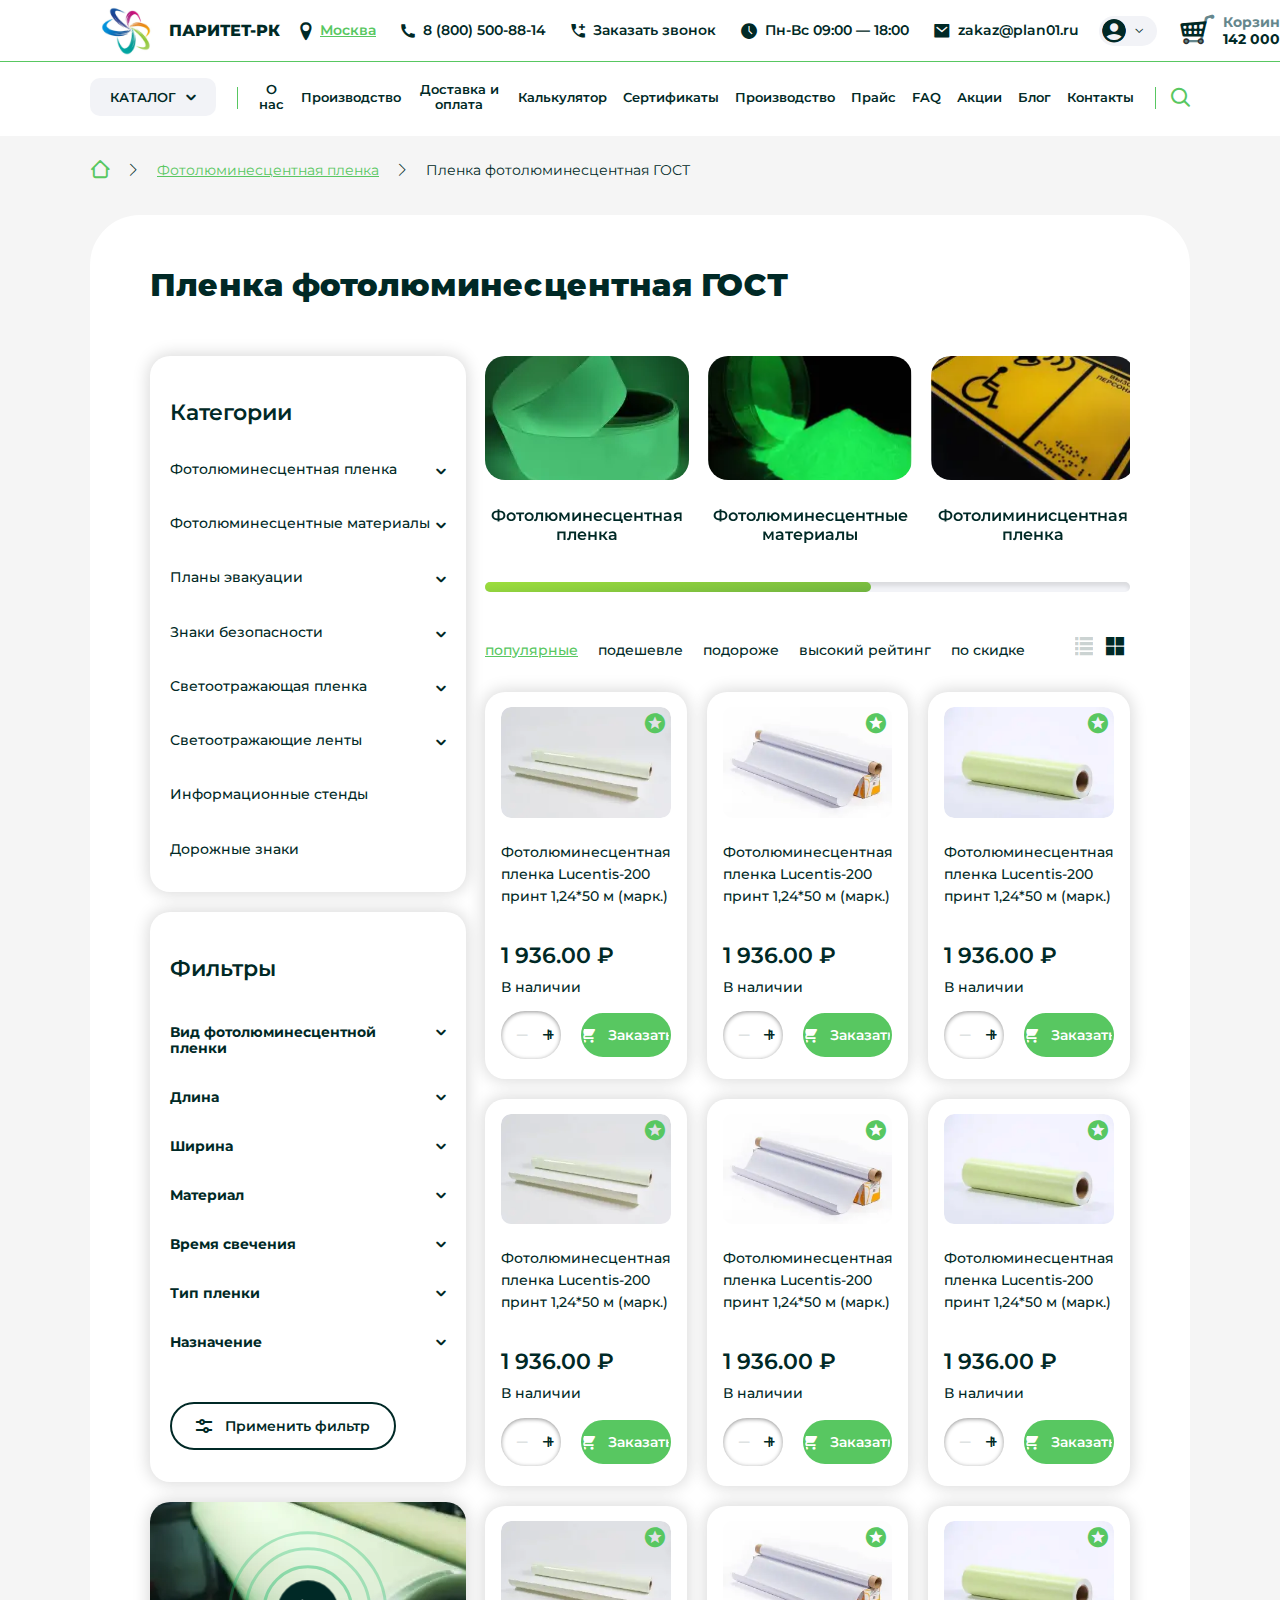
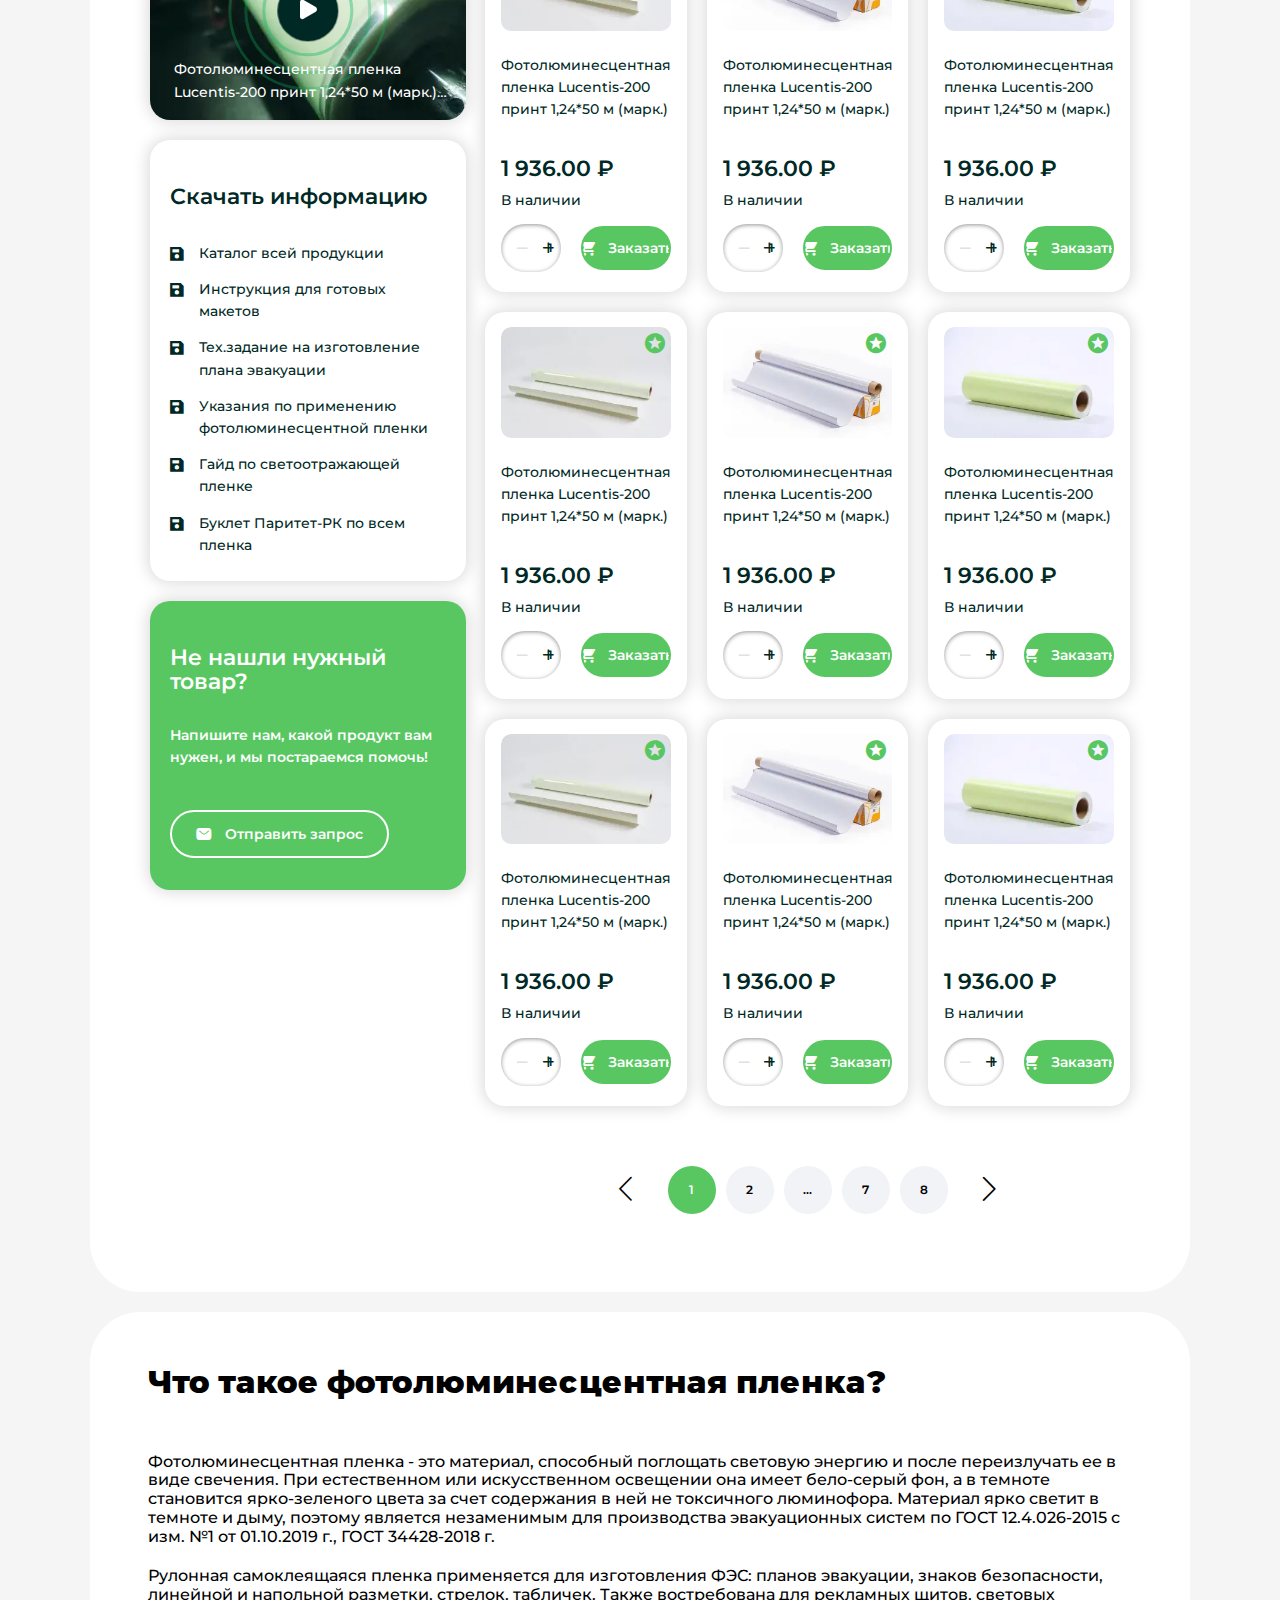
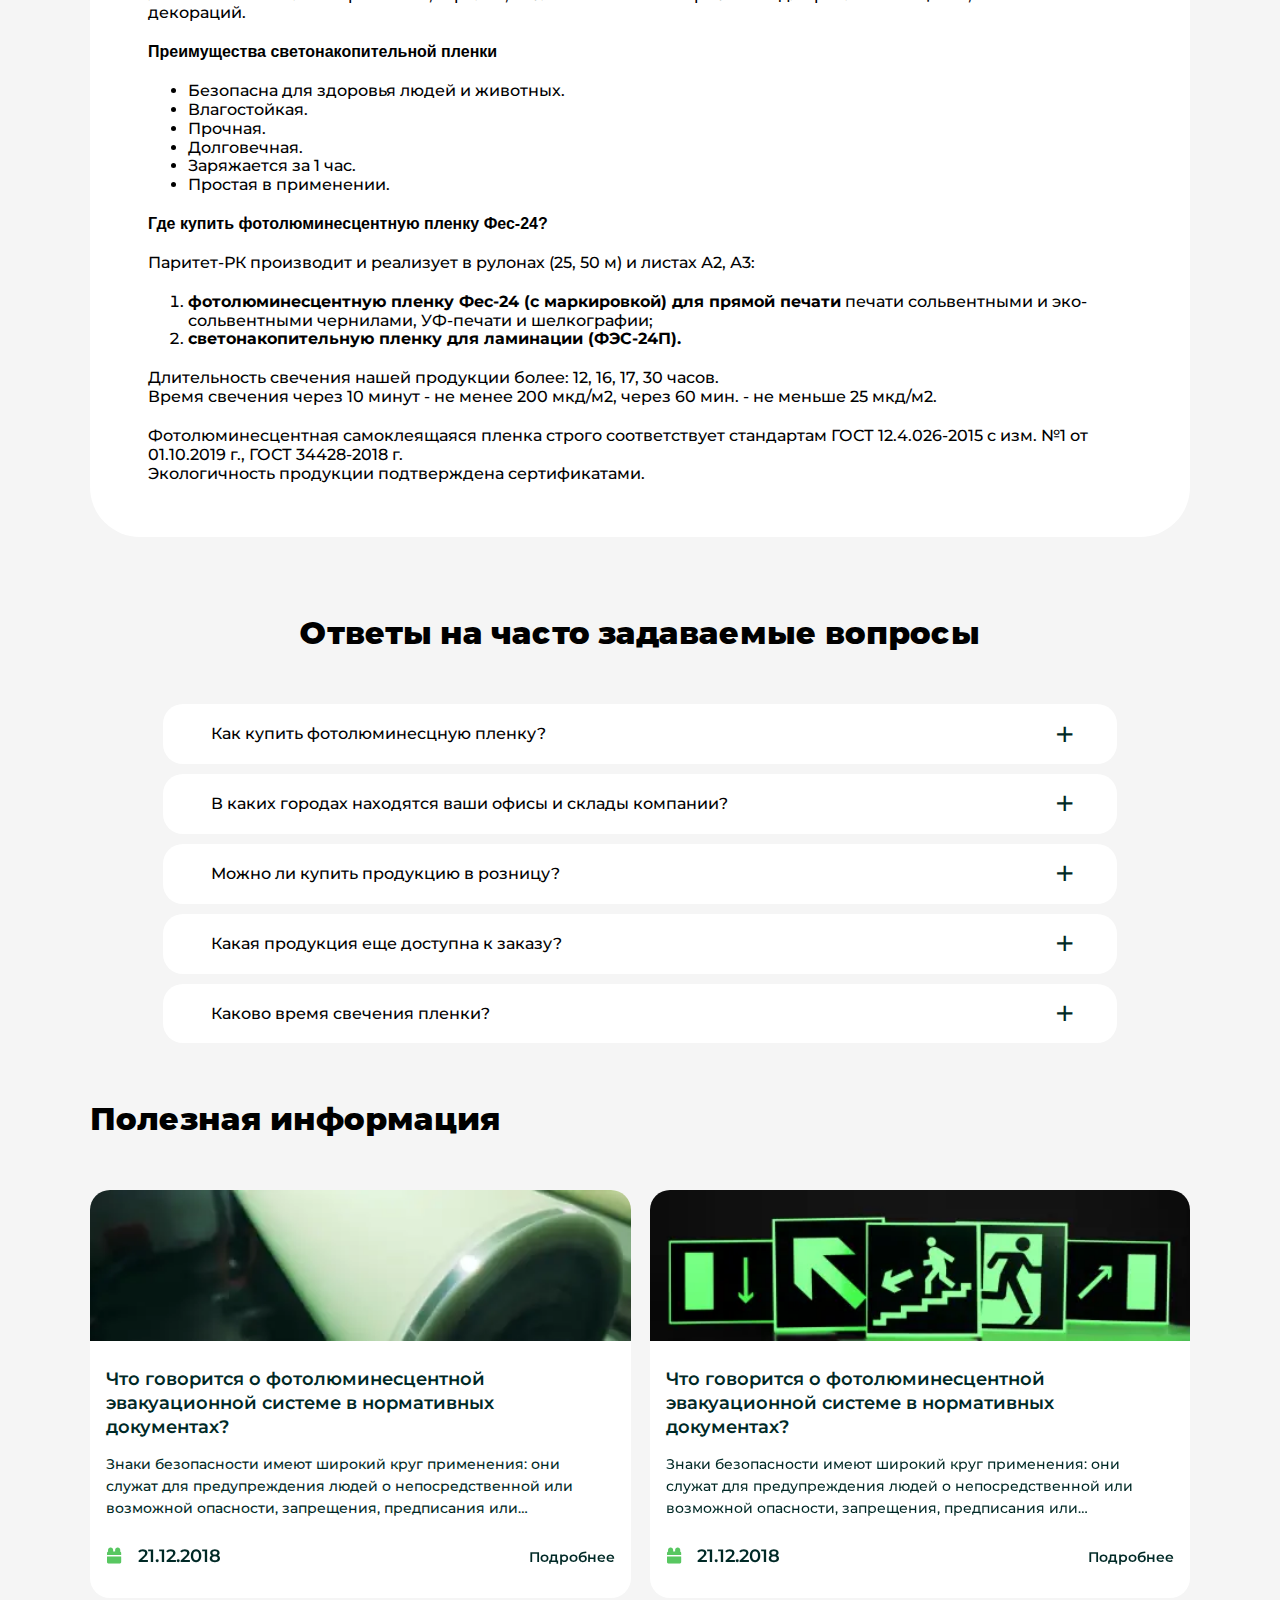
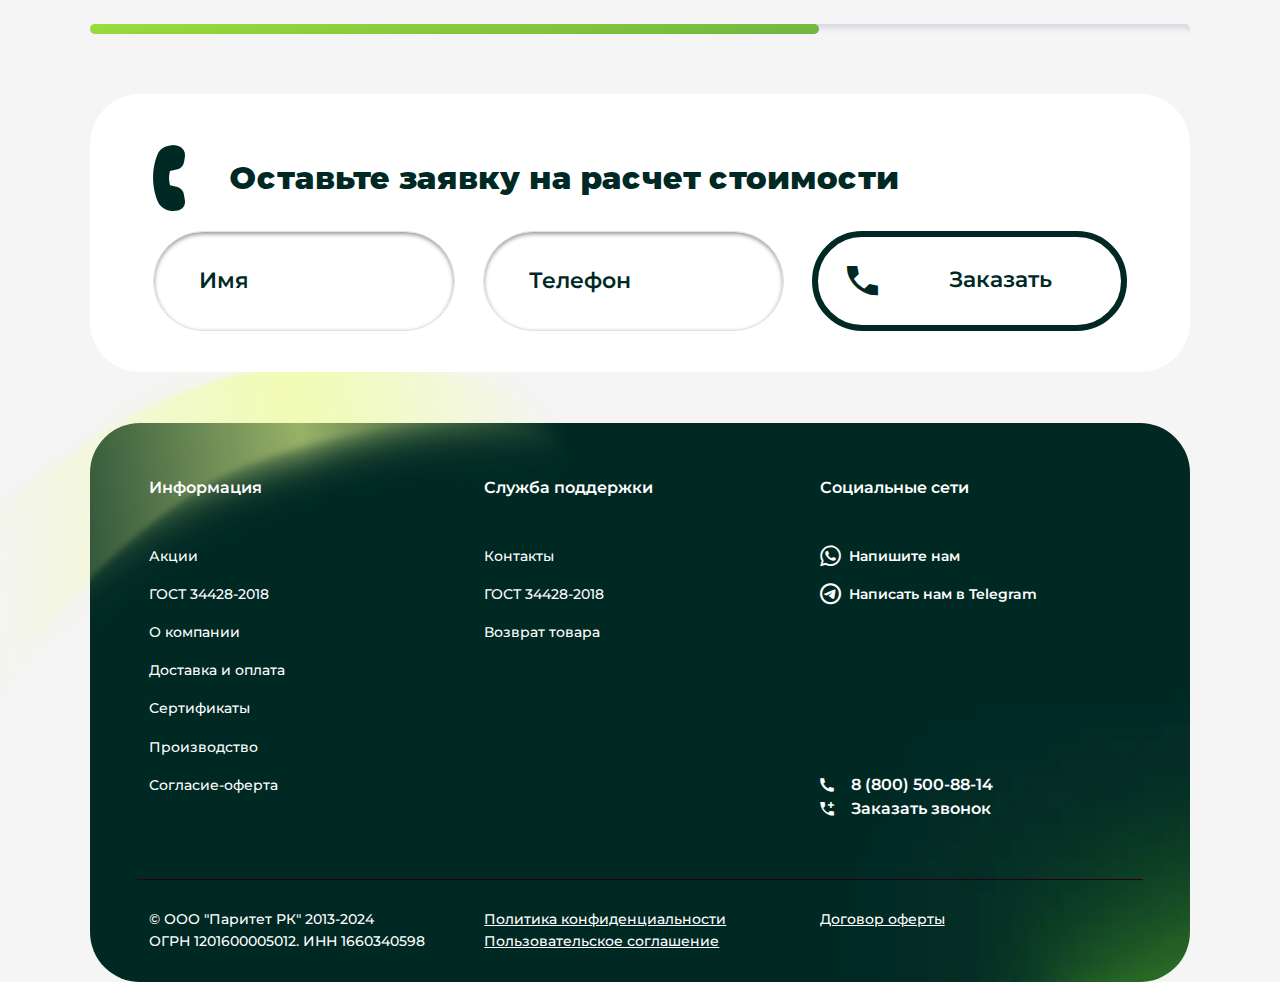
==== commit 927b9367: "pravki" ====
--- a/catalog.html
+++ b/catalog.html
@@ -129,7 +129,7 @@
                                             </span>
                                         </span>
                                         <span class="mnw-0">
-                                            <span class="d-block">Пн-Вс 09:00 — 18:00 </span>
+                                            <span class="d-block">Пн-Вс 09:00 — 18:00 </span>
                                         </span>
                                     </span>
                                 </span>
@@ -259,7 +259,7 @@
                                                             </span>
                                                         </span>
                                                     </span>
-                                                    <span class="nav__link-cell mnw-0">О нас</span>
+                                                    <span class="nav__link-cell mnw-0">О нас</span>
                                                 </span>
                                             </span>
                                         </a>
@@ -291,7 +291,7 @@
                                                             </span>
                                                         </span>
                                                     </span>
-                                                    <span class="nav__link-cell mnw-0">Доставка и оплата</span>
+                                                    <span class="nav__link-cell mnw-0">Доставка и оплата</span>
                                                 </span>
                                             </span>
                                         </a>
@@ -490,7 +490,7 @@
                                                                                 </li>
                                                                                 <li class="dropdown__item" data-nav-item-anim>
                                                                                     <h6 class="dropdown__title ftw-600">
-                                                                                        <a class="dropdown__link" href="#">О нас</a>
+                                                                                        <a class="dropdown__link" href="#">О нас</a>
                                                                                     </h6>
                                                                                 </li>
                                                                                 <li class="dropdown__item" data-nav-item-anim>
@@ -500,7 +500,7 @@
                                                                                 </li>
                                                                                 <li class="dropdown__item" data-nav-item-anim>
                                                                                     <h6 class="dropdown__title ftw-600">
-                                                                                        <a class="dropdown__link" href="#">Доставка и оплата</a>
+                                                                                        <a class="dropdown__link" href="#">Доставка и оплата</a>
                                                                                     </h6>
                                                                                 </li>
                                                                                 <li class="dropdown__item" data-nav-item-anim>
@@ -625,7 +625,7 @@
                                                                                         </ul>
                                                                                     </div>
                                                                                 </li>
-
+                                                                                
                                                                                 <li class="dropdown__item" data-nav-item-anim data-js-toggle-button-parent>
                                                                                     <div class="d-flex align-items-center justify-content-between">
                                                                                         <div class="mnw-0">
@@ -642,10 +642,10 @@
                                                                                         </div>
                                                                                     </div>
                                                                                     <div data-js-toggle-block data-js-toggle-block-mob>
-
+                                                                                        
                                                                                     </div>
                                                                                 </li>
-
+                                                                                
                                                                                 <li class="dropdown__item" data-nav-item-anim data-js-toggle-button-parent>
                                                                                     <div class="d-flex align-items-center justify-content-between">
                                                                                         <div class="mnw-0">
@@ -672,7 +672,7 @@
                                                                                         </ul>
                                                                                     </div>
                                                                                 </li>
-
+                                                                                
                                                                                 <li class="dropdown__item" data-nav-item-anim data-js-toggle-button-parent>
                                                                                     <div class="d-flex align-items-center justify-content-between">
                                                                                         <div class="mnw-0">
@@ -694,7 +694,7 @@
                                                                                                 <a class="dropdown__link" href="#">Фотолюминесцентные знаки</a>
                                                                                             </li>
                                                                                             <li class="dropdown__item" data-nav-item-anim>
-                                                                                                <a class="dropdown__link" href="#">Знаки на самоклеящейся пленке</a>
+                                                                                                <a class="dropdown__link" href="#">Знаки на самоклеящейся пленке</a>
                                                                                             </li>
                                                                                             <li class="dropdown__item" data-nav-item-anim>
                                                                                                 <a class="dropdown__link" href="#">Светоотражающие знаки</a>
@@ -715,7 +715,7 @@
                                                                     <div class="dropdown__block d-flex flex-column align-items-lg-start">
                                                                         <div class="dropdown__items-wrapper">
                                                                             <ul class="dropdown__items d-flex flex-column align-items-lg-start lsts-none">
-
+                                                                                
                                                                                 <li class="dropdown__item" data-nav-item-anim data-js-toggle-button-parent>
                                                                                     <div class="d-flex align-items-center justify-content-between">
                                                                                         <div class="mnw-0">
@@ -732,10 +732,10 @@
                                                                                         </div>
                                                                                     </div>
                                                                                     <div data-js-toggle-block data-js-toggle-block-mob>
-
+                                                                                        
                                                                                     </div>
                                                                                 </li>
-
+                                                                                
                                                                                 <li class="dropdown__item" data-nav-item-anim data-js-toggle-button-parent>
                                                                                     <div class="d-flex align-items-center justify-content-between">
                                                                                         <div class="mnw-0">
@@ -763,11 +763,12 @@
                                                                                     </div>
                                                                                 </li>
 
+                                                                                
                                                                                 <li class="dropdown__item" data-nav-item-anim data-js-toggle-button-parent>
                                                                                     <div class="d-flex align-items-center justify-content-between">
                                                                                         <div class="mnw-0">
                                                                                             <h6 class="dropdown__title ftw-600" data-nav-item-anim>
-                                                                                                <a class="dropdown__link" href="#">Ленты для линейной и сигнальной разметки</a>
+                                                                                                <a class="dropdown__link" href="#">Ленты для линейной и сигнальной разметки</a>
                                                                                             </h6>
                                                                                         </div>
                                                                                         <div class="mnw-0">
@@ -789,7 +790,7 @@
                                                                                         </ul>
                                                                                     </div>
                                                                                 </li>
-
+                                                                                
                                                                                 <li class="dropdown__item" data-nav-item-anim data-js-toggle-button-parent>
                                                                                     <div class="d-flex align-items-center justify-content-between">
                                                                                         <div class="mnw-0">
@@ -814,12 +815,12 @@
                                                                                                 <a class="dropdown__link" href="#">Сигнальные ленты</a>
                                                                                             </li>
                                                                                             <li class="dropdown__item" data-nav-item-anim>
-                                                                                                <a class="dropdown__link" href="#">Хлысты из ПВХ для лент</a>
+                                                                                                <a class="dropdown__link" href="#">Хлысты из ПВХ для лент</a>
                                                                                             </li>
                                                                                         </ul>
                                                                                     </div>
                                                                                 </li>
-
+                                                                                
                                                                                 <li class="dropdown__item" data-nav-item-anim data-js-toggle-button-parent>
                                                                                     <div class="d-flex align-items-center justify-content-between">
                                                                                         <div class="mnw-0">
@@ -836,7 +837,7 @@
                                                                                         </div>
                                                                                     </div>
                                                                                     <div data-js-toggle-block data-js-toggle-block-mob>
-
+                                                                                        
                                                                                     </div>
                                                                                 </li>
                                                                             </ul>
@@ -983,7 +984,7 @@
                                                                 </span>
                                                             </span>
                                                             <span class="mnw-0">
-                                                                <span class="d-block">Пн-Вс 09:00 — 18:00 </span>
+                                                                <span class="d-block">Пн-Вс 09:00 — 18:00 </span>
                                                             </span>
                                                         </span>
                                                     </span>
@@ -1223,7 +1224,7 @@
                                                     <img class="p-abs-around p-abs-around--fluid objf-cv d-block" src="./img/catalog/picture-4.webp" alt="picture">
                                                 </div>
                                                 <div class="subcategorie__body">
-                                                    <p class="subcategorie__desc ftw-600">Ленты для линейной и сигнальной разметки</p>
+                                                    <p class="subcategorie__desc ftw-600">Ленты для линейной и сигнальной разметки</p>
                                                 </div>
                                             </div>
                                         </div>
@@ -1261,7 +1262,7 @@
                                                 <button class="sort__btn btn-reset tra-0-3s-ease">высокий рейтинг</button>
                                             </li>
                                             <li class="sort__item">
-                                                <button class="sort__btn btn-reset tra-0-3s-ease">по скидке</button>
+                                                <button class="sort__btn btn-reset tra-0-3s-ease">по скидке</button>
                                             </li>
                                         </ul>
                                     </div>
@@ -1301,7 +1302,7 @@
                                                     <option value="Популярные">подешевле</option>
                                                     <option value="Популярные">подороже</option>
                                                     <option value="Популярные">высокий рейтинг</option>
-                                                    <option value="Популярные">по скидке</option>
+                                                    <option value="Популярные">по скидке</option>
                                                 </select>
                                             </div>
                                         </div>
@@ -1408,7 +1409,7 @@
                                                                                                     <span class="checkbox__block tra-0-3s-ease"></span>
                                                                                                 </span>
                                                                                                 <span class="checkbox__cell mnw-0">
-                                                                                                    <span class="checkbox__text">более 12 ч (4)</span>
+                                                                                                    <span class="checkbox__text">более 12 ч (4)</span>
                                                                                                 </span>
                                                                                             </span>
                                                                                         </span>
@@ -1423,7 +1424,7 @@
                                                                                                     <span class="checkbox__block tra-0-3s-ease"></span>
                                                                                                 </span>
                                                                                                 <span class="checkbox__cell mnw-0">
-                                                                                                    <span class="checkbox__text">более 16 ч (2)</span>
+                                                                                                    <span class="checkbox__text">более 16 ч (2)</span>
                                                                                                 </span>
                                                                                             </span>
                                                                                         </span>
@@ -1438,7 +1439,7 @@
                                                                                                     <span class="checkbox__block tra-0-3s-ease"></span>
                                                                                                 </span>
                                                                                                 <span class="checkbox__cell mnw-0">
-                                                                                                    <span class="checkbox__text">более 17 ч (2)</span>
+                                                                                                    <span class="checkbox__text">более 17 ч (2)</span>
                                                                                                 </span>
                                                                                             </span>
                                                                                         </span>
@@ -1453,7 +1454,7 @@
                                                                                                     <span class="checkbox__block tra-0-3s-ease"></span>
                                                                                                 </span>
                                                                                                 <span class="checkbox__cell mnw-0">
-                                                                                                    <span class="checkbox__text">более 30 ч (по ГОСТ) (9)</span>
+                                                                                                    <span class="checkbox__text">более 30 ч (по ГОСТ) (9)</span>
                                                                                                 </span>
                                                                                             </span>
                                                                                         </span>
@@ -1735,7 +1736,7 @@
                                                                                                     <span class="checkbox__block tra-0-3s-ease"></span>
                                                                                                 </span>
                                                                                                 <span class="checkbox__cell mnw-0">
-                                                                                                    <span class="checkbox__text">более 12 ч (4)</span>
+                                                                                                    <span class="checkbox__text">более 12 ч (4)</span>
                                                                                                 </span>
                                                                                             </span>
                                                                                         </span>
@@ -1750,7 +1751,7 @@
                                                                                                     <span class="checkbox__block tra-0-3s-ease"></span>
                                                                                                 </span>
                                                                                                 <span class="checkbox__cell mnw-0">
-                                                                                                    <span class="checkbox__text">более 16 ч (2)</span>
+                                                                                                    <span class="checkbox__text">более 16 ч (2)</span>
                                                                                                 </span>
                                                                                             </span>
                                                                                         </span>
@@ -1765,7 +1766,7 @@
                                                                                                     <span class="checkbox__block tra-0-3s-ease"></span>
                                                                                                 </span>
                                                                                                 <span class="checkbox__cell mnw-0">
-                                                                                                    <span class="checkbox__text">более 17 ч (2)</span>
+                                                                                                    <span class="checkbox__text">более 17 ч (2)</span>
                                                                                                 </span>
                                                                                             </span>
                                                                                         </span>
@@ -1780,7 +1781,7 @@
                                                                                                     <span class="checkbox__block tra-0-3s-ease"></span>
                                                                                                 </span>
                                                                                                 <span class="checkbox__cell mnw-0">
-                                                                                                    <span class="checkbox__text">более 30 ч (по ГОСТ) (9)</span>
+                                                                                                    <span class="checkbox__text">более 30 ч (по ГОСТ) (9)</span>
                                                                                                 </span>
                                                                                             </span>
                                                                                         </span>
@@ -1855,7 +1856,7 @@
                                                 </span>
                                             </button>
                                             <div class="video__abs ftw-500">
-                                                <p class="video__desc">Фотолюминесцентная пленка Lucentis-200 принт 1,24*50 м (марк.)м (марк.)м (марк.)</p>
+                                                <p class="video__desc">Фотолюминесцентная пленка Lucentis-200 принт 1,24*50 м (марк.)м (марк.)м (марк.)</p>
                                             </div>
                                         </div>
                                     </div>
@@ -1900,7 +1901,7 @@
                                                                         </span>
                                                                     </span>
                                                                     <span class="mnw-0">
-                                                                        <span class="info__text d-block">Тех.задание на изготовление плана эвакуации</span>
+                                                                        <span class="info__text d-block">Тех.задание на изготовление плана эвакуации</span>
                                                                     </span>
                                                                 </a>
                                                             </li>
@@ -1912,7 +1913,7 @@
                                                                         </span>
                                                                     </span>
                                                                     <span class="mnw-0">
-                                                                        <span class="info__text d-block">Указания по применению фотолюминесцентной пленки</span>
+                                                                        <span class="info__text d-block">Указания по применению фотолюминесцентной пленки</span>
                                                                     </span>
                                                                 </a>
                                                             </li>
@@ -1924,7 +1925,7 @@
                                                                         </span>
                                                                     </span>
                                                                     <span class="mnw-0">
-                                                                        <span class="info__text d-block">Гайд по светоотражающей пленке</span>
+                                                                        <span class="info__text d-block">Гайд по светоотражающей пленке</span>
                                                                     </span>
                                                                 </a>
                                                             </li>
@@ -1936,7 +1937,7 @@
                                                                         </span>
                                                                     </span>
                                                                     <span class="mnw-0">
-                                                                        <span class="info__text d-block">Буклет Паритет-РК по всем пленка</span>
+                                                                        <span class="info__text d-block">Буклет Паритет-РК по всем пленка</span>
                                                                     </span>
                                                                 </a>
                                                             </li>
@@ -1948,12 +1949,12 @@
                                     </div>
                                     <div class="sidebar__block mnw-0 bg-clr-accent clr-white">
                                         <header class="sidebar__block-header sidebar__block-header--2">
-                                            <h4 class="sidebar__title title title--h4 ftw-600">Не нашли нужный товар?</h4>
+                                            <h4 class="sidebar__title title title--h4 ftw-600">Не нашли нужный товар?</h4>
                                         </header>
                                         <div class="sidebar__block-body">
                                             <div class="d-flex flex-column align-items-start">
                                                 <div class="flex-grow-1 flex-shrink-1">
-                                                    <p class="ftw-600">Напишите нам, какой продукт вам нужен, и мы постараемся помочь!</p>
+                                                    <p class="ftw-600">Напишите нам, какой продукт вам нужен, и мы постараемся помочь!</p>
                                                 </div>
                                             </div>
                                         </div>
@@ -2020,7 +2021,7 @@
                                                                 <img class="p-abs-around p-abs-around--fluid objf-cv d-block" src="./img/catalog/picture-4.webp" alt="picture">
                                                             </div>
                                                             <div class="subcategorie__body">
-                                                                <p class="subcategorie__desc ftw-600">Ленты для линейной и сигнальной разметки</p>
+                                                                <p class="subcategorie__desc ftw-600">Ленты для линейной и сигнальной разметки</p>
                                                             </div>
                                                         </div>
                                                     </div>
@@ -2057,7 +2058,7 @@
                                                         <button class="sort__btn btn-reset tra-0-3s-ease">высокий рейтинг</button>
                                                     </li>
                                                     <li class="sort__item">
-                                                        <button class="sort__btn btn-reset tra-0-3s-ease">по скидке</button>
+                                                        <button class="sort__btn btn-reset tra-0-3s-ease">по скидке</button>
                                                     </li>
                                                 </ul>
                                             </div>
@@ -2097,18 +2098,18 @@
                                                     </div>
                                                 </header>
                                                 <div class="product__body d-flex flex-column mnw-0 flex-grow-1">
-                                                    <h6 class="product__title ftw-500 flex-grow-1">Фотолюминесцентная пленка Lucentis-200 принт 1,24*50 м (марк.)</h6>
+                                                    <h6 class="product__title ftw-500 flex-grow-1">Фотолюминесцентная пленка Lucentis-200 принт 1,24*50 м (марк.)</h6>
                                                     <div class="product__info d-flex flex-wrap justify-content-between">
                                                         <div class="mnw-0">
                                                             <p class="product__price ftw-600">1 936.00 ₽</p>
                                                         </div>
                                                         <div class="mnw-0">
-                                                            <p class="ftw-500">В наличии</p>
+                                                            <p class="ftw-500">В наличии</p>
                                                         </div>
                                                     </div>
                                                     <div class="product__bottom">
                                                         <div class="product__bottom-row d-flex justify-content-between align-items-center">
-                                                            <div class="mnw-0 flex-shrink-0">
+                                                            <div class="mnw-0 flex-shrink-1">
                                                                 <div class="quantity input-stepper">
                                                                     <div class="quantity__row d-flex align-items-center">
                                                                         <div class="quantity__cell quantity__cell--button flex-shrink-0 mnw-0">
@@ -2171,18 +2172,18 @@
                                                     </div>
                                                 </header>
                                                 <div class="product__body d-flex flex-column mnw-0 flex-grow-1">
-                                                    <h6 class="product__title ftw-500 flex-grow-1">Фотолюминесцентная пленка Lucentis-200 принт 1,24*50 м (марк.)</h6>
+                                                    <h6 class="product__title ftw-500 flex-grow-1">Фотолюминесцентная пленка Lucentis-200 принт 1,24*50 м (марк.)</h6>
                                                     <div class="product__info d-flex flex-wrap justify-content-between">
                                                         <div class="mnw-0">
                                                             <p class="product__price ftw-600">1 936.00 ₽</p>
                                                         </div>
                                                         <div class="mnw-0">
-                                                            <p class="ftw-500">В наличии</p>
+                                                            <p class="ftw-500">В наличии</p>
                                                         </div>
                                                     </div>
                                                     <div class="product__bottom">
                                                         <div class="product__bottom-row d-flex justify-content-between align-items-center">
-                                                            <div class="mnw-0 flex-shrink-0">
+                                                            <div class="mnw-0 flex-shrink-1">
                                                                 <div class="quantity input-stepper">
                                                                     <div class="quantity__row d-flex align-items-center">
                                                                         <div class="quantity__cell quantity__cell--button flex-shrink-0 mnw-0">
@@ -2245,18 +2246,18 @@
                                                     </div>
                                                 </header>
                                                 <div class="product__body d-flex flex-column mnw-0 flex-grow-1">
-                                                    <h6 class="product__title ftw-500 flex-grow-1">Фотолюминесцентная пленка Lucentis-200 принт 1,24*50 м (марк.)</h6>
+                                                    <h6 class="product__title ftw-500 flex-grow-1">Фотолюминесцентная пленка Lucentis-200 принт 1,24*50 м (марк.)</h6>
                                                     <div class="product__info d-flex flex-wrap justify-content-between">
                                                         <div class="mnw-0">
                                                             <p class="product__price ftw-600">1 936.00 ₽</p>
                                                         </div>
                                                         <div class="mnw-0">
-                                                            <p class="ftw-500">В наличии</p>
+                                                            <p class="ftw-500">В наличии</p>
                                                         </div>
                                                     </div>
                                                     <div class="product__bottom">
                                                         <div class="product__bottom-row d-flex justify-content-between align-items-center">
-                                                            <div class="mnw-0 flex-shrink-0">
+                                                            <div class="mnw-0 flex-shrink-1">
                                                                 <div class="quantity input-stepper">
                                                                     <div class="quantity__row d-flex align-items-center">
                                                                         <div class="quantity__cell quantity__cell--button flex-shrink-0 mnw-0">
@@ -2318,18 +2319,18 @@
                                                     </div>
                                                 </header>
                                                 <div class="product__body d-flex flex-column mnw-0 flex-grow-1">
-                                                    <h6 class="product__title ftw-500 flex-grow-1">Фотолюминесцентная пленка Lucentis-200 принт 1,24*50 м (марк.)</h6>
+                                                    <h6 class="product__title ftw-500 flex-grow-1">Фотолюминесцентная пленка Lucentis-200 принт 1,24*50 м (марк.)</h6>
                                                     <div class="product__info d-flex flex-wrap justify-content-between">
                                                         <div class="mnw-0">
                                                             <p class="product__price ftw-600">1 936.00 ₽</p>
                                                         </div>
                                                         <div class="mnw-0">
-                                                            <p class="ftw-500">В наличии</p>
+                                                            <p class="ftw-500">В наличии</p>
                                                         </div>
                                                     </div>
                                                     <div class="product__bottom">
                                                         <div class="product__bottom-row d-flex justify-content-between align-items-center">
-                                                            <div class="mnw-0 flex-shrink-0">
+                                                            <div class="mnw-0 flex-shrink-1">
                                                                 <div class="quantity input-stepper">
                                                                     <div class="quantity__row d-flex align-items-center">
                                                                         <div class="quantity__cell quantity__cell--button flex-shrink-0 mnw-0">
@@ -2392,18 +2393,18 @@
                                                     </div>
                                                 </header>
                                                 <div class="product__body d-flex flex-column mnw-0 flex-grow-1">
-                                                    <h6 class="product__title ftw-500 flex-grow-1">Фотолюминесцентная пленка Lucentis-200 принт 1,24*50 м (марк.)</h6>
+                                                    <h6 class="product__title ftw-500 flex-grow-1">Фотолюминесцентная пленка Lucentis-200 принт 1,24*50 м (марк.)</h6>
                                                     <div class="product__info d-flex flex-wrap justify-content-between">
                                                         <div class="mnw-0">
                                                             <p class="product__price ftw-600">1 936.00 ₽</p>
                                                         </div>
                                                         <div class="mnw-0">
-                                                            <p class="ftw-500">В наличии</p>
+                                                            <p class="ftw-500">В наличии</p>
                                                         </div>
                                                     </div>
                                                     <div class="product__bottom">
                                                         <div class="product__bottom-row d-flex justify-content-between align-items-center">
-                                                            <div class="mnw-0 flex-shrink-0">
+                                                            <div class="mnw-0 flex-shrink-1">
                                                                 <div class="quantity input-stepper">
                                                                     <div class="quantity__row d-flex align-items-center">
                                                                         <div class="quantity__cell quantity__cell--button flex-shrink-0 mnw-0">
@@ -2466,18 +2467,18 @@
                                                     </div>
                                                 </header>
                                                 <div class="product__body d-flex flex-column mnw-0 flex-grow-1">
-                                                    <h6 class="product__title ftw-500 flex-grow-1">Фотолюминесцентная пленка Lucentis-200 принт 1,24*50 м (марк.)</h6>
+                                                    <h6 class="product__title ftw-500 flex-grow-1">Фотолюминесцентная пленка Lucentis-200 принт 1,24*50 м (марк.)</h6>
                                                     <div class="product__info d-flex flex-wrap justify-content-between">
                                                         <div class="mnw-0">
                                                             <p class="product__price ftw-600">1 936.00 ₽</p>
                                                         </div>
                                                         <div class="mnw-0">
-                                                            <p class="ftw-500">В наличии</p>
+                                                            <p class="ftw-500">В наличии</p>
                                                         </div>
                                                     </div>
                                                     <div class="product__bottom">
                                                         <div class="product__bottom-row d-flex justify-content-between align-items-center">
-                                                            <div class="mnw-0 flex-shrink-0">
+                                                            <div class="mnw-0 flex-shrink-1">
                                                                 <div class="quantity input-stepper">
                                                                     <div class="quantity__row d-flex align-items-center">
                                                                         <div class="quantity__cell quantity__cell--button flex-shrink-0 mnw-0">
@@ -2539,18 +2540,18 @@
                                                     </div>
                                                 </header>
                                                 <div class="product__body d-flex flex-column mnw-0 flex-grow-1">
-                                                    <h6 class="product__title ftw-500 flex-grow-1">Фотолюминесцентная пленка Lucentis-200 принт 1,24*50 м (марк.)</h6>
+                                                    <h6 class="product__title ftw-500 flex-grow-1">Фотолюминесцентная пленка Lucentis-200 принт 1,24*50 м (марк.)</h6>
                                                     <div class="product__info d-flex flex-wrap justify-content-between">
                                                         <div class="mnw-0">
                                                             <p class="product__price ftw-600">1 936.00 ₽</p>
                                                         </div>
                                                         <div class="mnw-0">
-                                                            <p class="ftw-500">В наличии</p>
+                                                            <p class="ftw-500">В наличии</p>
                                                         </div>
                                                     </div>
                                                     <div class="product__bottom">
                                                         <div class="product__bottom-row d-flex justify-content-between align-items-center">
-                                                            <div class="mnw-0 flex-shrink-0">
+                                                            <div class="mnw-0 flex-shrink-1">
                                                                 <div class="quantity input-stepper">
                                                                     <div class="quantity__row d-flex align-items-center">
                                                                         <div class="quantity__cell quantity__cell--button flex-shrink-0 mnw-0">
@@ -2613,18 +2614,18 @@
                                                     </div>
                                                 </header>
                                                 <div class="product__body d-flex flex-column mnw-0 flex-grow-1">
-                                                    <h6 class="product__title ftw-500 flex-grow-1">Фотолюминесцентная пленка Lucentis-200 принт 1,24*50 м (марк.)</h6>
+                                                    <h6 class="product__title ftw-500 flex-grow-1">Фотолюминесцентная пленка Lucentis-200 принт 1,24*50 м (марк.)</h6>
                                                     <div class="product__info d-flex flex-wrap justify-content-between">
                                                         <div class="mnw-0">
                                                             <p class="product__price ftw-600">1 936.00 ₽</p>
                                                         </div>
                                                         <div class="mnw-0">
-                                                            <p class="ftw-500">В наличии</p>
+                                                            <p class="ftw-500">В наличии</p>
                                                         </div>
                                                     </div>
                                                     <div class="product__bottom">
                                                         <div class="product__bottom-row d-flex justify-content-between align-items-center">
-                                                            <div class="mnw-0 flex-shrink-0">
+                                                            <div class="mnw-0 flex-shrink-1">
                                                                 <div class="quantity input-stepper">
                                                                     <div class="quantity__row d-flex align-items-center">
                                                                         <div class="quantity__cell quantity__cell--button flex-shrink-0 mnw-0">
@@ -2687,18 +2688,18 @@
                                                     </div>
                                                 </header>
                                                 <div class="product__body d-flex flex-column mnw-0 flex-grow-1">
-                                                    <h6 class="product__title ftw-500 flex-grow-1">Фотолюминесцентная пленка Lucentis-200 принт 1,24*50 м (марк.)</h6>
+                                                    <h6 class="product__title ftw-500 flex-grow-1">Фотолюминесцентная пленка Lucentis-200 принт 1,24*50 м (марк.)</h6>
                                                     <div class="product__info d-flex flex-wrap justify-content-between">
                                                         <div class="mnw-0">
                                                             <p class="product__price ftw-600">1 936.00 ₽</p>
                                                         </div>
                                                         <div class="mnw-0">
-                                                            <p class="ftw-500">В наличии</p>
+                                                            <p class="ftw-500">В наличии</p>
                                                         </div>
                                                     </div>
                                                     <div class="product__bottom">
                                                         <div class="product__bottom-row d-flex justify-content-between align-items-center">
-                                                            <div class="mnw-0 flex-shrink-0">
+                                                            <div class="mnw-0 flex-shrink-1">
                                                                 <div class="quantity input-stepper">
                                                                     <div class="quantity__row d-flex align-items-center">
                                                                         <div class="quantity__cell quantity__cell--button flex-shrink-0 mnw-0">
@@ -2760,18 +2761,18 @@
                                                     </div>
                                                 </header>
                                                 <div class="product__body d-flex flex-column mnw-0 flex-grow-1">
-                                                    <h6 class="product__title ftw-500 flex-grow-1">Фотолюминесцентная пленка Lucentis-200 принт 1,24*50 м (марк.)</h6>
+                                                    <h6 class="product__title ftw-500 flex-grow-1">Фотолюминесцентная пленка Lucentis-200 принт 1,24*50 м (марк.)</h6>
                                                     <div class="product__info d-flex flex-wrap justify-content-between">
                                                         <div class="mnw-0">
                                                             <p class="product__price ftw-600">1 936.00 ₽</p>
                                                         </div>
                                                         <div class="mnw-0">
-                                                            <p class="ftw-500">В наличии</p>
+                                                            <p class="ftw-500">В наличии</p>
                                                         </div>
                                                     </div>
                                                     <div class="product__bottom">
                                                         <div class="product__bottom-row d-flex justify-content-between align-items-center">
-                                                            <div class="mnw-0 flex-shrink-0">
+                                                            <div class="mnw-0 flex-shrink-1">
                                                                 <div class="quantity input-stepper">
                                                                     <div class="quantity__row d-flex align-items-center">
                                                                         <div class="quantity__cell quantity__cell--button flex-shrink-0 mnw-0">
@@ -2834,18 +2835,18 @@
                                                     </div>
                                                 </header>
                                                 <div class="product__body d-flex flex-column mnw-0 flex-grow-1">
-                                                    <h6 class="product__title ftw-500 flex-grow-1">Фотолюминесцентная пленка Lucentis-200 принт 1,24*50 м (марк.)</h6>
+                                                    <h6 class="product__title ftw-500 flex-grow-1">Фотолюминесцентная пленка Lucentis-200 принт 1,24*50 м (марк.)</h6>
                                                     <div class="product__info d-flex flex-wrap justify-content-between">
                                                         <div class="mnw-0">
                                                             <p class="product__price ftw-600">1 936.00 ₽</p>
                                                         </div>
                                                         <div class="mnw-0">
-                                                            <p class="ftw-500">В наличии</p>
+                                                            <p class="ftw-500">В наличии</p>
                                                         </div>
                                                     </div>
                                                     <div class="product__bottom">
                                                         <div class="product__bottom-row d-flex justify-content-between align-items-center">
-                                                            <div class="mnw-0 flex-shrink-0">
+                                                            <div class="mnw-0 flex-shrink-1">
                                                                 <div class="quantity input-stepper">
                                                                     <div class="quantity__row d-flex align-items-center">
                                                                         <div class="quantity__cell quantity__cell--button flex-shrink-0 mnw-0">
@@ -2908,18 +2909,18 @@
                                                     </div>
                                                 </header>
                                                 <div class="product__body d-flex flex-column mnw-0 flex-grow-1">
-                                                    <h6 class="product__title ftw-500 flex-grow-1">Фотолюминесцентная пленка Lucentis-200 принт 1,24*50 м (марк.)</h6>
+                                                    <h6 class="product__title ftw-500 flex-grow-1">Фотолюминесцентная пленка Lucentis-200 принт 1,24*50 м (марк.)</h6>
                                                     <div class="product__info d-flex flex-wrap justify-content-between">
                                                         <div class="mnw-0">
                                                             <p class="product__price ftw-600">1 936.00 ₽</p>
                                                         </div>
                                                         <div class="mnw-0">
-                                                            <p class="ftw-500">В наличии</p>
+                                                            <p class="ftw-500">В наличии</p>
                                                         </div>
                                                     </div>
                                                     <div class="product__bottom">
                                                         <div class="product__bottom-row d-flex justify-content-between align-items-center">
-                                                            <div class="mnw-0 flex-shrink-0">
+                                                            <div class="mnw-0 flex-shrink-1">
                                                                 <div class="quantity input-stepper">
                                                                     <div class="quantity__row d-flex align-items-center">
                                                                         <div class="quantity__cell quantity__cell--button flex-shrink-0 mnw-0">
@@ -2981,18 +2982,18 @@
                                                     </div>
                                                 </header>
                                                 <div class="product__body d-flex flex-column mnw-0 flex-grow-1">
-                                                    <h6 class="product__title ftw-500 flex-grow-1">Фотолюминесцентная пленка Lucentis-200 принт 1,24*50 м (марк.)</h6>
+                                                    <h6 class="product__title ftw-500 flex-grow-1">Фотолюминесцентная пленка Lucentis-200 принт 1,24*50 м (марк.)</h6>
                                                     <div class="product__info d-flex flex-wrap justify-content-between">
                                                         <div class="mnw-0">
                                                             <p class="product__price ftw-600">1 936.00 ₽</p>
                                                         </div>
                                                         <div class="mnw-0">
-                                                            <p class="ftw-500">В наличии</p>
+                                                            <p class="ftw-500">В наличии</p>
                                                         </div>
                                                     </div>
                                                     <div class="product__bottom">
                                                         <div class="product__bottom-row d-flex justify-content-between align-items-center">
-                                                            <div class="mnw-0 flex-shrink-0">
+                                                            <div class="mnw-0 flex-shrink-1">
                                                                 <div class="quantity input-stepper">
                                                                     <div class="quantity__row d-flex align-items-center">
                                                                         <div class="quantity__cell quantity__cell--button flex-shrink-0 mnw-0">
@@ -3055,18 +3056,18 @@
                                                     </div>
                                                 </header>
                                                 <div class="product__body d-flex flex-column mnw-0 flex-grow-1">
-                                                    <h6 class="product__title ftw-500 flex-grow-1">Фотолюминесцентная пленка Lucentis-200 принт 1,24*50 м (марк.)</h6>
+                                                    <h6 class="product__title ftw-500 flex-grow-1">Фотолюминесцентная пленка Lucentis-200 принт 1,24*50 м (марк.)</h6>
                                                     <div class="product__info d-flex flex-wrap justify-content-between">
                                                         <div class="mnw-0">
                                                             <p class="product__price ftw-600">1 936.00 ₽</p>
                                                         </div>
                                                         <div class="mnw-0">
-                                                            <p class="ftw-500">В наличии</p>
+                                                            <p class="ftw-500">В наличии</p>
                                                         </div>
                                                     </div>
                                                     <div class="product__bottom">
                                                         <div class="product__bottom-row d-flex justify-content-between align-items-center">
-                                                            <div class="mnw-0 flex-shrink-0">
+                                                            <div class="mnw-0 flex-shrink-1">
                                                                 <div class="quantity input-stepper">
                                                                     <div class="quantity__row d-flex align-items-center">
                                                                         <div class="quantity__cell quantity__cell--button flex-shrink-0 mnw-0">
@@ -3129,18 +3130,18 @@
                                                     </div>
                                                 </header>
                                                 <div class="product__body d-flex flex-column mnw-0 flex-grow-1">
-                                                    <h6 class="product__title ftw-500 flex-grow-1">Фотолюминесцентная пленка Lucentis-200 принт 1,24*50 м (марк.)</h6>
+                                                    <h6 class="product__title ftw-500 flex-grow-1">Фотолюминесцентная пленка Lucentis-200 принт 1,24*50 м (марк.)</h6>
                                                     <div class="product__info d-flex flex-wrap justify-content-between">
                                                         <div class="mnw-0">
                                                             <p class="product__price ftw-600">1 936.00 ₽</p>
                                                         </div>
                                                         <div class="mnw-0">
-                                                            <p class="ftw-500">В наличии</p>
+                                                            <p class="ftw-500">В наличии</p>
                                                         </div>
                                                     </div>
                                                     <div class="product__bottom">
                                                         <div class="product__bottom-row d-flex justify-content-between align-items-center">
-                                                            <div class="mnw-0 flex-shrink-0">
+                                                            <div class="mnw-0 flex-shrink-1">
                                                                 <div class="quantity input-stepper">
                                                                     <div class="quantity__row d-flex align-items-center">
                                                                         <div class="quantity__cell quantity__cell--button flex-shrink-0 mnw-0">
@@ -3204,7 +3205,7 @@
                                                     <a href="#" class="pagination__link">2</a>
                                                 </li>
                                                 <li class="pagination__item pagination__item--ellipsis">
-                                                    <a class="pagination__link" href="#">…</a>
+                                                    <a class="pagination__link" href="#">...</a>
                                                 </li>
                                                 <li class="pagination__item">
                                                     <a href="#" class="pagination__link">7</a>
@@ -3238,25 +3239,25 @@
                         </header>
                         <div class="section__body">
                             <div class="content ftw-500">
-                                <p>Фотолюминесцентная пленка — это материал, способный поглощать световую энергию и после переизлучать ее в виде свечения. При естественном или искусственном освещении она имеет бело-серый фон, а в темноте становится ярко-зеленого цвета за счет содержания в ней не токсичного люминофора. Материал ярко светит в темноте и дыму, поэтому является незаменимым для производства эвакуационных систем по ГОСТ 12.4.026-2015 с изм. № 1 от 01.10.2019 г., ГОСТ 34428-2018 г.</p>
-                                <p>Рулонная самоклеящаяся пленка применяется для изготовления ФЭС: планов эвакуации, знаков безопасности, линейной и напольной разметки, стрелок, табличек. Также востребована для рекламных щитов, световых декораций.</p>
+                                <p>Фотолюминесцентная пленка - это материал, способный поглощать световую энергию и после переизлучать ее в виде свечения. При естественном или искусственном освещении она имеет бело-серый фон, а в темноте становится ярко-зеленого цвета за счет содержания в ней не токсичного люминофора. Материал ярко светит в темноте и дыму, поэтому является незаменимым для производства эвакуационных систем по ГОСТ 12.4.026-2015 с изм. №1 от 01.10.2019 г., ГОСТ 34428-2018 г.</p>
+                                <p>Рулонная самоклеящаяся пленка применяется для изготовления ФЭС: планов эвакуации, знаков безопасности, линейной и напольной разметки, стрелок, табличек. Также востребована для рекламных щитов, световых декораций.</p>
                                 <h4>Преимущества светонакопительной пленки</h4>
                                 <ul>
-                                    <li>Безопасна для здоровья людей и животных.</li>
+                                    <li>Безопасна для здоровья людей и животных.</li>
                                     <li>Влагостойкая.</li>
                                     <li>Прочная.</li>
                                     <li>Долговечная.</li>
-                                    <li>Заряжается за 1 час.</li>
-                                    <li>Простая в применении.</li>
+                                    <li>Заряжается за 1 час.</li>
+                                    <li>Простая в применении.</li>
                                 </ul>
                                 <h4>Где купить фотолюминесцентную пленку Фес-24?</h4>
-                                <p>Паритет-РК производит и реализует в рулонах (25, 50 м) и листах А2, А3:</p>
+                                <p>Паритет-РК производит и реализует в рулонах (25, 50 м) и листах А2, А3:</p>
                                 <ol>
-                                    <li><b>фотолюминесцентную пленку Фес-24 (с маркировкой) для прямой печати</b> печати сольвентными и эко-сольвентными чернилами, УФ-печати и шелкографии;</li>
+                                    <li><b>фотолюминесцентную пленку Фес-24 (с маркировкой) для прямой печати</b> печати сольвентными и эко-сольвентными чернилами, УФ-печати и шелкографии;</li>
                                     <li><b>светонакопительную пленку для ламинации (ФЭС-24П).</b></li>
                                 </ol>
-                                <p>Длительность свечения нашей продукции более: 12, 16, 17, 30 часов. <br>Время свечения через 10 минут — не менее 200 мкд/м2, через 60 мин. — не меньше 25 мкд/м2.</p>
-                                <p>Фотолюминесцентная самоклеящаяся пленка строго соответствует стандартам ГОСТ 12.4.026-2015 с изм. № 1 от 01.10.2019 г., ГОСТ 34428-2018 г.<br> Экологичность продукции подтверждена сертификатами.</p>
+                                <p>Длительность свечения нашей продукции более: 12, 16, 17, 30 часов. <br>Время свечения через 10 минут - не менее 200 мкд/м2, через 60 мин. - не меньше 25 мкд/м2.</p>
+                                <p>Фотолюминесцентная самоклеящаяся пленка строго соответствует стандартам ГОСТ 12.4.026-2015 с изм. №1 от 01.10.2019 г., ГОСТ 34428-2018 г.<br> Экологичность продукции подтверждена сертификатами.</p>
                             </div>
                         </div>
                     </section>
@@ -3268,7 +3269,7 @@
                         <header class="section__header">
                             <div class="d-flex">
                                 <div class="flex-grow-1 flex-shrink-1 mnw-0">
-                                    <h3 class="title title--h3 ArgentumSans ftw-800 clr-black text-lg-center">Ответы на часто задаваемые вопросы</h3>
+                                    <h3 class="title title--h3 ArgentumSans ftw-800 clr-black text-lg-center">Ответы на часто задаваемые вопросы</h3>
                                 </div>
                             </div>
                         </header>
@@ -3286,17 +3287,17 @@
                                         </button>
                                         <div data-js-toggle-block="">
                                             <div class="faq__toggle-content content ftw-500">
-                                                <p>В соответствии с действующим законодательством несут:</p>
+                                                <p>В соответствии с действующим законодательством несут:</p>
                                                 <ul>
                                                     <li>собственники имущества;</li>
                                                     <li>руководители федеральных органов исполнительной власти;</li>
                                                     <li>руководители органов местного самоуправления;</li>
-                                                    <li>лица, уполномоченные владеть, пользоваться или распоряжаться имуществом, в том числе руководители организаций;</li>
-                                                    <li>лица, в установленном порядке назначенные ответственными за обеспечение пожарной безопасности;</li>
-                                                    <li>должностные лица в пределах их компетенции.</li>
-                                                    <li>(часть первая в ред. Федерального закона от 22.08.2004 N 122-ФЗ)</li>
+                                                    <li>лица, уполномоченные владеть, пользоваться или распоряжаться имуществом, в том числе руководители организаций;</li>
+                                                    <li>лица, в установленном порядке назначенные ответственными за обеспечение пожарной безопасности;</li>
+                                                    <li>должностные лица в пределах их компетенции.</li>
+                                                    <li>(часть первая в ред. Федерального закона от 22.08.2004 N 122-ФЗ)</li>
                                                 </ul>
-                                                <p>Согласно ст. 20.4 КоАП РФ, нарушение правил пожарной безопасности предполагает административную ответственность в виде предупреждения или штрафа. Физические лица могут быть оштрафованы на сумму от 2 до 3 тысяч рублей, должностные лица — от 6 до 15 тысяч рублей. Юридические лица — от 150 до 200 тысяч рублей. Лица, которые занимаются предпринимательством без юридической регистрации — от 20 до 30 тысяч рублей.</p>
+                                                <p>Согласно ст. 20.4 КоАП РФ, нарушение правил пожарной безопасности предполагает административную ответственность в виде предупреждения или штрафа. Физические лица могут быть оштрафованы на сумму от 2 до 3 тысяч рублей, должностные лица – от 6 до 15 тысяч рублей. Юридические лица – от 150 до 200 тысяч рублей. Лица, которые занимаются предпринимательством без юридической регистрации – от 20 до 30 тысяч рублей.</p>
                                             </div>
                                         </div>
                                     </div>
@@ -3307,21 +3308,21 @@
                                                     <i class="icon-plus tra-0-3s-ease"></i>
                                                 </span>
                                             </span>
-                                            <span class="faq__button-text d-block mnw-0 ftw-500 clr-black">В каких городах находятся ваши офисы и склады компании?</span>
+                                            <span class="faq__button-text d-block mnw-0 ftw-500 clr-black">В каких городах находятся ваши офисы и склады компании?</span>
                                         </button>
                                         <div data-js-toggle-block="">
                                             <div class="faq__toggle-content content ftw-500">
-                                                <p>В соответствии с действующим законодательством несут:</p>
+                                                <p>В соответствии с действующим законодательством несут:</p>
                                                 <ul>
                                                     <li>собственники имущества;</li>
                                                     <li>руководители федеральных органов исполнительной власти;</li>
                                                     <li>руководители органов местного самоуправления;</li>
-                                                    <li>лица, уполномоченные владеть, пользоваться или распоряжаться имуществом, в том числе руководители организаций;</li>
-                                                    <li>лица, в установленном порядке назначенные ответственными за обеспечение пожарной безопасности;</li>
-                                                    <li>должностные лица в пределах их компетенции.</li>
-                                                    <li>(часть первая в ред. Федерального закона от 22.08.2004 N 122-ФЗ)</li>
+                                                    <li>лица, уполномоченные владеть, пользоваться или распоряжаться имуществом, в том числе руководители организаций;</li>
+                                                    <li>лица, в установленном порядке назначенные ответственными за обеспечение пожарной безопасности;</li>
+                                                    <li>должностные лица в пределах их компетенции.</li>
+                                                    <li>(часть первая в ред. Федерального закона от 22.08.2004 N 122-ФЗ)</li>
                                                 </ul>
-                                                <p>Согласно ст. 20.4 КоАП РФ, нарушение правил пожарной безопасности предполагает административную ответственность в виде предупреждения или штрафа. Физические лица могут быть оштрафованы на сумму от 2 до 3 тысяч рублей, должностные лица — от 6 до 15 тысяч рублей. Юридические лица — от 150 до 200 тысяч рублей. Лица, которые занимаются предпринимательством без юридической регистрации — от 20 до 30 тысяч рублей.</p>
+                                                <p>Согласно ст. 20.4 КоАП РФ, нарушение правил пожарной безопасности предполагает административную ответственность в виде предупреждения или штрафа. Физические лица могут быть оштрафованы на сумму от 2 до 3 тысяч рублей, должностные лица – от 6 до 15 тысяч рублей. Юридические лица – от 150 до 200 тысяч рублей. Лица, которые занимаются предпринимательством без юридической регистрации – от 20 до 30 тысяч рублей.</p>
                                             </div>
                                         </div>
                                     </div>
@@ -3332,21 +3333,21 @@
                                                     <i class="icon-plus tra-0-3s-ease"></i>
                                                 </span>
                                             </span>
-                                            <span class="faq__button-text d-block mnw-0 ftw-500 clr-black">Можно ли купить продукцию в розницу?</span>
+                                            <span class="faq__button-text d-block mnw-0 ftw-500 clr-black">Можно ли купить продукцию в розницу?</span>
                                         </button>
                                         <div data-js-toggle-block="">
                                             <div class="faq__toggle-content content ftw-500">
-                                                <p>В соответствии с действующим законодательством несут:</p>
+                                                <p>В соответствии с действующим законодательством несут:</p>
                                                 <ul>
                                                     <li>собственники имущества;</li>
                                                     <li>руководители федеральных органов исполнительной власти;</li>
                                                     <li>руководители органов местного самоуправления;</li>
-                                                    <li>лица, уполномоченные владеть, пользоваться или распоряжаться имуществом, в том числе руководители организаций;</li>
-                                                    <li>лица, в установленном порядке назначенные ответственными за обеспечение пожарной безопасности;</li>
-                                                    <li>должностные лица в пределах их компетенции.</li>
-                                                    <li>(часть первая в ред. Федерального закона от 22.08.2004 N 122-ФЗ)</li>
+                                                    <li>лица, уполномоченные владеть, пользоваться или распоряжаться имуществом, в том числе руководители организаций;</li>
+                                                    <li>лица, в установленном порядке назначенные ответственными за обеспечение пожарной безопасности;</li>
+                                                    <li>должностные лица в пределах их компетенции.</li>
+                                                    <li>(часть первая в ред. Федерального закона от 22.08.2004 N 122-ФЗ)</li>
                                                 </ul>
-                                                <p>Согласно ст. 20.4 КоАП РФ, нарушение правил пожарной безопасности предполагает административную ответственность в виде предупреждения или штрафа. Физические лица могут быть оштрафованы на сумму от 2 до 3 тысяч рублей, должностные лица — от 6 до 15 тысяч рублей. Юридические лица — от 150 до 200 тысяч рублей. Лица, которые занимаются предпринимательством без юридической регистрации — от 20 до 30 тысяч рублей.</p>
+                                                <p>Согласно ст. 20.4 КоАП РФ, нарушение правил пожарной безопасности предполагает административную ответственность в виде предупреждения или штрафа. Физические лица могут быть оштрафованы на сумму от 2 до 3 тысяч рублей, должностные лица – от 6 до 15 тысяч рублей. Юридические лица – от 150 до 200 тысяч рублей. Лица, которые занимаются предпринимательством без юридической регистрации – от 20 до 30 тысяч рублей.</p>
                                             </div>
                                         </div>
                                     </div>
@@ -3357,21 +3358,21 @@
                                                     <i class="icon-plus tra-0-3s-ease"></i>
                                                 </span>
                                             </span>
-                                            <span class="faq__button-text d-block mnw-0 ftw-500 clr-black">Какая продукция еще доступна к заказу?</span>
+                                            <span class="faq__button-text d-block mnw-0 ftw-500 clr-black">Какая продукция еще доступна к заказу?</span>
                                         </button>
                                         <div data-js-toggle-block="">
                                             <div class="faq__toggle-content content ftw-500">
-                                                <p>В соответствии с действующим законодательством несут:</p>
+                                                <p>В соответствии с действующим законодательством несут:</p>
                                                 <ul>
                                                     <li>собственники имущества;</li>
                                                     <li>руководители федеральных органов исполнительной власти;</li>
                                                     <li>руководители органов местного самоуправления;</li>
-                                                    <li>лица, уполномоченные владеть, пользоваться или распоряжаться имуществом, в том числе руководители организаций;</li>
-                                                    <li>лица, в установленном порядке назначенные ответственными за обеспечение пожарной безопасности;</li>
-                                                    <li>должностные лица в пределах их компетенции.</li>
-                                                    <li>(часть первая в ред. Федерального закона от 22.08.2004 N 122-ФЗ)</li>
+                                                    <li>лица, уполномоченные владеть, пользоваться или распоряжаться имуществом, в том числе руководители организаций;</li>
+                                                    <li>лица, в установленном порядке назначенные ответственными за обеспечение пожарной безопасности;</li>
+                                                    <li>должностные лица в пределах их компетенции.</li>
+                                                    <li>(часть первая в ред. Федерального закона от 22.08.2004 N 122-ФЗ)</li>
                                                 </ul>
-                                                <p>Согласно ст. 20.4 КоАП РФ, нарушение правил пожарной безопасности предполагает административную ответственность в виде предупреждения или штрафа. Физические лица могут быть оштрафованы на сумму от 2 до 3 тысяч рублей, должностные лица — от 6 до 15 тысяч рублей. Юридические лица — от 150 до 200 тысяч рублей. Лица, которые занимаются предпринимательством без юридической регистрации — от 20 до 30 тысяч рублей.</p>
+                                                <p>Согласно ст. 20.4 КоАП РФ, нарушение правил пожарной безопасности предполагает административную ответственность в виде предупреждения или штрафа. Физические лица могут быть оштрафованы на сумму от 2 до 3 тысяч рублей, должностные лица – от 6 до 15 тысяч рублей. Юридические лица – от 150 до 200 тысяч рублей. Лица, которые занимаются предпринимательством без юридической регистрации – от 20 до 30 тысяч рублей.</p>
                                             </div>
                                         </div>
                                     </div>
@@ -3386,17 +3387,17 @@
                                         </button>
                                         <div data-js-toggle-block="">
                                             <div class="faq__toggle-content content ftw-500">
-                                                <p>В соответствии с действующим законодательством несут:</p>
+                                                <p>В соответствии с действующим законодательством несут:</p>
                                                 <ul>
                                                     <li>собственники имущества;</li>
                                                     <li>руководители федеральных органов исполнительной власти;</li>
                                                     <li>руководители органов местного самоуправления;</li>
-                                                    <li>лица, уполномоченные владеть, пользоваться или распоряжаться имуществом, в том числе руководители организаций;</li>
-                                                    <li>лица, в установленном порядке назначенные ответственными за обеспечение пожарной безопасности;</li>
-                                                    <li>должностные лица в пределах их компетенции.</li>
-                                                    <li>(часть первая в ред. Федерального закона от 22.08.2004 N 122-ФЗ)</li>
+                                                    <li>лица, уполномоченные владеть, пользоваться или распоряжаться имуществом, в том числе руководители организаций;</li>
+                                                    <li>лица, в установленном порядке назначенные ответственными за обеспечение пожарной безопасности;</li>
+                                                    <li>должностные лица в пределах их компетенции.</li>
+                                                    <li>(часть первая в ред. Федерального закона от 22.08.2004 N 122-ФЗ)</li>
                                                 </ul>
-                                                <p>Согласно ст. 20.4 КоАП РФ, нарушение правил пожарной безопасности предполагает административную ответственность в виде предупреждения или штрафа. Физические лица могут быть оштрафованы на сумму от 2 до 3 тысяч рублей, должностные лица — от 6 до 15 тысяч рублей. Юридические лица — от 150 до 200 тысяч рублей. Лица, которые занимаются предпринимательством без юридической регистрации — от 20 до 30 тысяч рублей.</p>
+                                                <p>Согласно ст. 20.4 КоАП РФ, нарушение правил пожарной безопасности предполагает административную ответственность в виде предупреждения или штрафа. Физические лица могут быть оштрафованы на сумму от 2 до 3 тысяч рублей, должностные лица – от 6 до 15 тысяч рублей. Юридические лица – от 150 до 200 тысяч рублей. Лица, которые занимаются предпринимательством без юридической регистрации – от 20 до 30 тысяч рублей.</p>
                                             </div>
                                         </div>
                                     </div>
@@ -3419,7 +3420,7 @@
                         <div class="section__body">
                             <div class="news">
                                 <div class="news__wrapper">
-                                    <div class="swiper swiper-slides-visible-all-mob swiper-slides-visible-all swiper-slides-lg-visible" id="newsCarousel">
+                                    <div class="swiper" id="newsCarousel">
                                         <!-- Additional required wrapper -->
                                         <div class="swiper-wrapper">
                                             <!-- Slides -->
@@ -3431,8 +3432,8 @@
                                                         </div>
                                                     </header>
                                                     <main class="new__body flex-grow-1">
-                                                        <h5 class="new__title title title--h5 ftw-600">Что говорится о фотолюминесцентной эвакуационной системе в нормативных документах?</h5>
-                                                        <p class="new__desc">Знаки безопасности имеют широкий круг применения: они служат для предупреждения людей о непосредственной или возможной опасности, запрещения, предписания или разрешения определенных действий, а также для информирования о расположении объектов и средств, использование которых исключает или снижает воздействие опасных и/или вредных факторов. Знаки безопасности могут быть выполнены из различных материалов, основное условие их использования — они…</p>
+                                                        <h5 class="new__title title title--h5 ftw-600">Что говорится о фотолюминесцентной эвакуационной системе в нормативных документах?</h5>
+                                                        <p class="new__desc">Знаки безопасности имеют широкий круг применения: они служат для предупреждения людей о непосредственной или возможной опасности, запрещения, предписания или разрешения определенных действий, а также для информирования о расположении объектов и средств, использование которых исключает или снижает воздействие опасных и/или вредных факторов. Знаки безопасности могут быть выполнены из различных материалов, основное условие их использования — они…</p>
                                                     </main>
                                                     <footer class="new__footer">
                                                         <div class="d-flex justify-content-between align-items-center">
@@ -3463,8 +3464,8 @@
                                                         </div>
                                                     </header>
                                                     <main class="new__body flex-grow-1">
-                                                        <h5 class="new__title title title--h5 ftw-600">Что говорится о фотолюминесцентной эвакуационной системе в нормативных документах?</h5>
-                                                        <p class="new__desc">Знаки безопасности имеют широкий круг применения: они служат для предупреждения людей о непосредственной или возможной опасности, запрещения, предписания или разрешения определенных действий, а также для информирования о расположении объектов и средств, использование которых исключает или снижает воздействие опасных и/или вредных факторов. Знаки безопасности могут быть выполнены из различных материалов, основное условие их использования — они…</p>
+                                                        <h5 class="new__title title title--h5 ftw-600">Что говорится о фотолюминесцентной эвакуационной системе в нормативных документах?</h5>
+                                                        <p class="new__desc">Знаки безопасности имеют широкий круг применения: они служат для предупреждения людей о непосредственной или возможной опасности, запрещения, предписания или разрешения определенных действий, а также для информирования о расположении объектов и средств, использование которых исключает или снижает воздействие опасных и/или вредных факторов. Знаки безопасности могут быть выполнены из различных материалов, основное условие их использования — они…</p>
                                                     </main>
                                                     <footer class="new__footer">
                                                         <div class="d-flex justify-content-between align-items-center">
@@ -3495,8 +3496,8 @@
                                                         </div>
                                                     </header>
                                                     <main class="new__body flex-grow-1">
-                                                        <h5 class="new__title title title--h5 ftw-600">Что говорится о фотолюминесцентной эвакуационной системе в нормативных документах?</h5>
-                                                        <p class="new__desc">Знаки безопасности имеют широкий круг применения: они служат для предупреждения людей о непосредственной или возможной опасности, запрещения, предписания или разрешения определенных действий, а также для информирования о расположении объектов и средств, использование которых исключает или снижает воздействие опасных и/или вредных факторов. Знаки безопасности могут быть выполнены из различных материалов, основное условие их использования — они…</p>
+                                                        <h5 class="new__title title title--h5 ftw-600">Что говорится о фотолюминесцентной эвакуационной системе в нормативных документах?</h5>
+                                                        <p class="new__desc">Знаки безопасности имеют широкий круг применения: они служат для предупреждения людей о непосредственной или возможной опасности, запрещения, предписания или разрешения определенных действий, а также для информирования о расположении объектов и средств, использование которых исключает или снижает воздействие опасных и/или вредных факторов. Знаки безопасности могут быть выполнены из различных материалов, основное условие их использования — они…</p>
                                                     </main>
                                                     <footer class="new__footer">
                                                         <div class="d-flex justify-content-between align-items-center">
@@ -3529,7 +3530,7 @@
                     </section>
                 </div>
             </div>
-
+            
             <div class="page__row">
                 <div class="page__cell container">
                     <div class="box box--form">
@@ -3542,7 +3543,7 @@
                                                 <i class="icon-tel-2"></i>
                                             </div>
                                             <div class="mnw-0">
-                                                <h2 class="form__title ftw-900 title title--h2 ArgentumSans">Оставьте заявку на расчет стоимости</h2>
+                                                <h2 class="form__title ftw-900 title title--h2 ArgentumSans">Оставьте заявку на расчет стоимости</h2>
                                             </div>
                                         </div>
                                     </div>
@@ -3592,7 +3593,7 @@
     <div class="container">
         <footer class="footer d-block --before">
             <div class="footer__row footer__row--top row">
-                <div class="footer__cell footer__cell--nav col-12 col-sm-6 col-lg-4">
+                <div class="footer__cell footer__cell--nav col-6 col-lg-4">
                     <h6 class="footer__title title title--h6 ftw-600">Информация</h6>
                     <nav class="footer__nav">
                         <ul class="footer__nav-items lsts-none d-flex flex-column ftw-500">
@@ -3603,10 +3604,10 @@
                                 <a class="footer__nav-link" href="#">ГОСТ 34428-2018</a>
                             </li>
                             <li class="footer__nav-item">
-                                <a class="footer__nav-link" href="#">О компании</a>
+                                <a class="footer__nav-link" href="#">О компании</a>
                             </li>
                             <li class="footer__nav-item">
-                                <a class="footer__nav-link" href="#">Доставка и оплата</a>
+                                <a class="footer__nav-link" href="#">Доставка и оплата</a>
                             </li>
                             <li class="footer__nav-item">
                                 <a class="footer__nav-link" href="#">Сертификаты</a>
@@ -3620,7 +3621,7 @@
                         </ul>
                     </nav>
                 </div>
-                <div class="footer__cell col-12 col-sm-6 col-lg-8">
+                <div class="footer__cell col-6 col-lg-8">
                     <div class="footer__row row">
                         <div class="footer__cell col-12 col-lg-6">
                             <h6 class="footer__title title title--h6 ftw-600">Служба поддержки</h6>
@@ -3662,7 +3663,7 @@
                                             </span>
                                         </span>
                                         <span class="mnw-0">
-                                            <span class="d-none d-lg-block">Написать нам в Telegram</span>
+                                            <span class="d-none d-lg-block">Написать нам в Telegram</span>
                                             <span class="d-block d-lg-none">Наш Telegram</span>
                                         </span>
                                     </a>
@@ -3728,7 +3729,7 @@
                     </div>
                 </div>
                 <div class="footer__cell footer__cell--copy col-12 col-lg-4">
-                    <p>© ООО «Паритет РК» 2013-2024</p>
+                    <p>&copy; ООО "Паритет РК" 2013-2024</p>
                     <p>ОГРН 1201600005012. ИНН 1660340598</p>
                 </div>
                 <div class="footer__cell footer__cell--policy col-12 col-lg-4">
--- a/css/main.css
+++ b/css/main.css
@@ -1,13660 +1,6 @@
-:root {
-  --color-black: #000;
-  --color-white: #fff;
-  --color-light: #F4F4F4;
-  --color-gray: #F5F5F5;
-  --color-gray-2: #f2f3f7;
-  --color-text: #002926;
-  --color-accent: #58C761;
-  --color-accent-2: #73B640;
-  --color-primary: #635BFF;
-  --color-dark: #1c1a19;
-  --color-dark-2: #434343;
-  --color-gray-3: #BABBBF;
-  --color-gray-4: #CED1D3;
-  --color-gray-5: #CFCFCF;
-  --color-gray-6: #E0E3E3;
-  --color-gray-dark: #444A4E;
-  --color-primary-2: #FEB31A;
-  --color-secondary: #eadebc;
-  --header-height: 65px;
-  --nav-width: 310px;
-}
-
-.custom-checkbox__field:checked + .custom-checkbox__content::after {
-  opacity: 1;
-}
-
-.custom-checkbox__field:focus + .custom-checkbox__content::before {
-  outline: 2px solid #f00;
-  outline-offset: 2px;
-}
-
-.custom-checkbox__field:disabled + .custom-checkbox__content {
-  opacity: 0.4;
-  pointer-events: none;
-}
-
-@font-face {
-  font-family: "ArgentumSans";
-  src: local("[]"), url("../fonts/ArgentumSans/ArgentumSans-ExtraBold.woff") format("woff");
-  font-weight: 800;
-  font-display: swap;
-  font-style: normal;
-}
-@font-face {
-  font-family: "ArgentumSans";
-  src: local("[]"), url("../fonts/ArgentumSans/ArgentumSans-Bold.woff") format("woff");
-  font-weight: 700;
-  font-display: swap;
-  font-style: normal;
-}
-@font-face {
-  font-family: "ArgentumSans";
-  src: local("[]"), url("../fonts/ArgentumSans/ArgentumSans-SemiBold.woff") format("woff");
-  font-weight: 600;
-  font-display: swap;
-  font-style: normal;
-}
-@font-face {
-  font-family: "Caveat";
-  src: local("[]"), url("../fonts/Caveat/Caveat-Bold.woff") format("woff");
-  font-weight: 700;
-  font-display: swap;
-  font-style: normal;
-}
-@font-face {
-  font-family: "Montserrat";
-  src: local("[]"), url("../fonts/Montserrat/Montserrat-Regular.woff") format("woff");
-  font-weight: 400;
-  font-display: swap;
-  font-style: italic;
-}
-@font-face {
-  font-family: "Montserrat";
-  src: local("[]"), url("../fonts/Montserrat/Montserrat-Italic.woff") format("woff");
-  font-weight: 400;
-  font-display: swap;
-  font-style: italic;
-}
-@font-face {
-  font-family: "Montserrat";
-  src: local("[]"), url("../fonts/Montserrat/Montserrat-Medium.woff") format("woff");
-  font-weight: 500;
-  font-display: swap;
-  font-style: normal;
-}
-@font-face {
-  font-family: "Montserrat";
-  src: local("[]"), url("../fonts/Montserrat/Montserrat-MediumItalic.woff") format("woff");
-  font-weight: 500;
-  font-display: swap;
-  font-style: italic;
-}
-@font-face {
-  font-family: "Montserrat";
-  src: local("[]"), url("../fonts/Montserrat/Montserrat-SemiBold.woff") format("woff");
-  font-weight: 600;
-  font-display: swap;
-  font-style: normal;
-}
-@font-face {
-  font-family: "Montserrat";
-  src: local("[]"), url("../fonts/Montserrat/Montserrat-SemiBoldtalic.woff") format("woff");
-  font-weight: 600;
-  font-display: swap;
-  font-style: italic;
-}
-@font-face {
-  font-family: "Montserrat";
-  src: local("[]"), url("../fonts/Montserrat/Montserrat-Bold.woff") format("woff");
-  font-weight: 700;
-  font-display: swap;
-  font-style: normal;
-}
-@font-face {
-  font-family: "Montserrat";
-  src: local("[]"), url("../fonts/Montserrat/Montserrat-BoldItalic.woff") format("woff");
-  font-weight: 700;
-  font-display: swap;
-  font-style: italic;
-}
-@font-face {
-  font-family: "icons";
-  src: local("[]"), url("../fonts/icons/icomoon.woff") format("woff");
-  font-weight: normal;
-  font-display: swap;
-  font-style: normal;
-}
-/*! normalize.css v8.0.1 | MIT License | github.com/necolas/normalize.css */
-/* Document
-   ========================================================================== */
-/**
- * 1. Correct the line height in all browsers.
- * 2. Prevent adjustments of font size after orientation changes in iOS.
- */
-html {
-  line-height: 1.15;
-  /* 1 */
-  -webkit-text-size-adjust: 100%;
-  /* 2 */
-}
-
-/* Sections
-   ========================================================================== */
-/**
- * Remove the margin in all browsers.
- */
-body {
-  margin: 0;
-}
-
-/**
- * Render the `main` element consistently in IE.
- */
-main {
-  display: block;
-}
-
-/**
- * Correct the font size and margin on `h1` elements within `section` and
- * `article` contexts in Chrome, Firefox, and Safari.
- */
-h1 {
-  font-size: 2em;
-  margin: 0.67em 0;
-}
-
-/* Grouping content
-   ========================================================================== */
-/**
- * 1. Add the correct box sizing in Firefox.
- * 2. Show the overflow in Edge and IE.
- */
-hr {
-  -webkit-box-sizing: content-box;
-  box-sizing: content-box;
-  /* 1 */
-  height: 0;
-  /* 1 */
-  overflow: visible;
-  /* 2 */
-}
-
-/**
- * 1. Correct the inheritance and scaling of font size in all browsers.
- * 2. Correct the odd `em` font sizing in all browsers.
- */
-pre {
-  font-family: monospace, monospace;
-  /* 1 */
-  font-size: 1em;
-  /* 2 */
-}
-
-/* Text-level semantics
-   ========================================================================== */
-/**
- * Remove the gray background on active links in IE 10.
- */
-a {
-  background-color: transparent;
-}
-
-/**
- * 1. Remove the bottom border in Chrome 57-
- * 2. Add the correct text decoration in Chrome, Edge, IE, Opera, and Safari.
- */
-abbr[title] {
-  border-bottom: none;
-  /* 1 */
-  text-decoration: underline;
-  /* 2 */
-  -webkit-text-decoration: underline dotted;
-  text-decoration: underline dotted;
-  /* 2 */
-}
-
-/**
- * Add the correct font weight in Chrome, Edge, and Safari.
- */
-b,
-strong {
-  font-weight: bolder;
-}
-
-/**
- * 1. Correct the inheritance and scaling of font size in all browsers.
- * 2. Correct the odd `em` font sizing in all browsers.
- */
-code,
-kbd,
-samp {
-  font-family: monospace, monospace;
-  /* 1 */
-  font-size: 1em;
-  /* 2 */
-}
-
-/**
- * Add the correct font size in all browsers.
- */
-small {
-  font-size: 80%;
-}
-
-/**
- * Prevent `sub` and `sup` elements from affecting the line height in
- * all browsers.
- */
-sub,
-sup {
-  font-size: 75%;
-  line-height: 0;
-  position: relative;
-  vertical-align: baseline;
-}
-
-sub {
-  bottom: -0.25em;
-}
-
-sup {
-  top: -0.5em;
-}
-
-/* Embedded content
-   ========================================================================== */
-/**
- * Remove the border on images inside links in IE 10.
- */
-img {
-  border-style: none;
-}
-
-/* Forms
-   ========================================================================== */
-/**
- * 1. Change the font styles in all browsers.
- * 2. Remove the margin in Firefox and Safari.
- */
-button,
-input,
-optgroup,
-select,
-textarea {
-  font-family: inherit;
-  /* 1 */
-  font-size: 100%;
-  /* 1 */
-  line-height: 1.15;
-  /* 1 */
-  margin: 0;
-  /* 2 */
-}
-
-/**
- * Show the overflow in IE.
- * 1. Show the overflow in Edge.
- */
-button,
-input {
-  /* 1 */
-  overflow: visible;
-}
-
-/**
- * Remove the inheritance of text transform in Edge, Firefox, and IE.
- * 1. Remove the inheritance of text transform in Firefox.
- */
-button,
-select {
-  /* 1 */
-  text-transform: none;
-}
-
-/**
- * Correct the inability to style clickable types in iOS and Safari.
- */
-button,
-[type=button],
-[type=reset],
-[type=submit] {
-  -webkit-appearance: button;
-}
-
-/**
- * Remove the inner border and padding in Firefox.
- */
-button::-moz-focus-inner,
-[type=button]::-moz-focus-inner,
-[type=reset]::-moz-focus-inner,
-[type=submit]::-moz-focus-inner {
-  border-style: none;
-  padding: 0;
-}
-
-/**
- * Restore the focus styles unset by the previous rule.
- */
-button:-moz-focusring,
-[type=button]:-moz-focusring,
-[type=reset]:-moz-focusring,
-[type=submit]:-moz-focusring {
-  outline: 1px dotted ButtonText;
-}
-
-/**
- * Correct the padding in Firefox.
- */
-fieldset {
-  padding: 0.35em 0.75em 0.625em;
-}
-
-/**
- * 1. Correct the text wrapping in Edge and IE.
- * 2. Correct the color inheritance from `fieldset` elements in IE.
- * 3. Remove the padding so developers are not caught out when they zero out
- *    `fieldset` elements in all browsers.
- */
-legend {
-  -webkit-box-sizing: border-box;
-  box-sizing: border-box;
-  /* 1 */
-  color: inherit;
-  /* 2 */
-  display: table;
-  /* 1 */
-  max-width: 100%;
-  /* 1 */
-  padding: 0;
-  /* 3 */
-  white-space: normal;
-  /* 1 */
-}
-
-/**
- * Add the correct vertical alignment in Chrome, Firefox, and Opera.
- */
-progress {
-  vertical-align: baseline;
-}
-
-/**
- * Remove the default vertical scrollbar in IE 10+.
- */
-textarea {
-  overflow: auto;
-}
-
-/**
- * 1. Add the correct box sizing in IE 10.
- * 2. Remove the padding in IE 10.
- */
-[type=checkbox],
-[type=radio] {
-  -webkit-box-sizing: border-box;
-  box-sizing: border-box;
-  /* 1 */
-  padding: 0;
-  /* 2 */
-}
-
-/**
- * Correct the cursor style of increment and decrement buttons in Chrome.
- */
-[type=number]::-webkit-inner-spin-button,
-[type=number]::-webkit-outer-spin-button {
-  height: auto;
-}
-
-/**
- * 1. Correct the odd appearance in Chrome and Safari.
- * 2. Correct the outline style in Safari.
- */
-[type=search] {
-  -webkit-appearance: textfield;
-  /* 1 */
-  outline-offset: -2px;
-  /* 2 */
-}
-
-/**
- * Remove the inner padding in Chrome and Safari on macOS.
- */
-[type=search]::-webkit-search-decoration {
-  -webkit-appearance: none;
-}
-
-/**
- * 1. Correct the inability to style clickable types in iOS and Safari.
- * 2. Change font properties to `inherit` in Safari.
- */
-::-webkit-file-upload-button {
-  -webkit-appearance: button;
-  /* 1 */
-  font: inherit;
-  /* 2 */
-}
-
-/* Interactive
-   ========================================================================== */
-/*
- * Add the correct display in Edge, IE 10+, and Firefox.
- */
-details {
-  display: block;
-}
-
-/*
- * Add the correct display in all browsers.
- */
-summary {
-  display: list-item;
-}
-
-/* Misc
-   ========================================================================== */
-/**
- * Add the correct display in IE 10+.
- */
-template {
-  display: none;
-}
-
-/**
- * Add the correct display in IE 10.
- */
-[hidden] {
-  display: none;
-}
-
-/*!
+:root{--color-black:#000;--color-white:#fff;--color-light:#F4F4F4;--color-gray:#F5F5F5;--color-gray-2:#f2f3f7;--color-text:#002926;--color-accent:#58C761;--color-accent-2:#73B640;--color-primary:#635BFF;--color-dark:#1c1a19;--color-dark-2:#434343;--color-gray-3:#BABBBF;--color-gray-4:#CED1D3;--color-gray-5:#CFCFCF;--color-gray-6:#E0E3E3;--color-gray-dark:#444A4E;--color-primary-2:#FEB31A;--color-secondary:#eadebc;--header-height:65px;--nav-width:310px;--bs-blue:#0d6efd;--bs-indigo:#6610f2;--bs-purple:#6f42c1;--bs-pink:#d63384;--bs-red:#dc3545;--bs-orange:#fd7e14;--bs-yellow:#ffc107;--bs-green:#198754;--bs-teal:#20c997;--bs-cyan:#0dcaf0;--bs-white:#fff;--bs-gray:#6c757d;--bs-gray-dark:#343a40;--bs-gray-100:#f8f9fa;--bs-gray-200:#e9ecef;--bs-gray-300:#dee2e6;--bs-gray-400:#ced4da;--bs-gray-500:#adb5bd;--bs-gray-600:#6c757d;--bs-gray-700:#495057;--bs-gray-800:#343a40;--bs-gray-900:#212529;--bs-primary:#0d6efd;--bs-secondary:#6c757d;--bs-success:#198754;--bs-info:#0dcaf0;--bs-warning:#ffc107;--bs-danger:#dc3545;--bs-light:#f8f9fa;--bs-dark:#212529;--bs-primary-rgb:13,110,253;--bs-secondary-rgb:108,117,125;--bs-success-rgb:25,135,84;--bs-info-rgb:13,202,240;--bs-warning-rgb:255,193,7;--bs-danger-rgb:220,53,69;--bs-light-rgb:248,249,250;--bs-dark-rgb:33,37,41;--bs-white-rgb:255,255,255;--bs-black-rgb:0,0,0;--bs-body-color-rgb:33,37,41;--bs-body-bg-rgb:255,255,255;--bs-font-sans-serif:system-ui,-apple-system,"Segoe UI",Roboto,"Helvetica Neue",Arial,"Noto Sans","Liberation Sans",sans-serif,"Apple Color Emoji","Segoe UI Emoji","Segoe UI Symbol","Noto Color Emoji";--bs-font-monospace:SFMono-Regular,Menlo,Monaco,Consolas,"Liberation Mono","Courier New",monospace;--bs-gradient:linear-gradient(180deg, rgba(255, 255, 255, 0.15), rgba(255, 255, 255, 0));--bs-body-font-family:var(--bs-font-sans-serif);--bs-body-font-size:1rem;--bs-body-font-weight:400;--bs-body-line-height:1.5;--bs-body-color:#212529;--bs-body-bg:#fff;--swiper-theme-color:#007aff;--swiper-navigation-size:44px}.custom-checkbox__field:checked+.custom-checkbox__content::after{opacity:1}.custom-checkbox__field:focus+.custom-checkbox__content::before{outline:red solid 2px;outline-offset:2px}.custom-checkbox__field:disabled+.custom-checkbox__content{opacity:.4;pointer-events:none}@font-face{font-family:ArgentumSans;src:local("[]"),url(../fonts/ArgentumSans/ArgentumSans-ExtraBold.woff) format("woff");font-weight:800;font-display:swap;font-style:normal}@font-face{font-family:ArgentumSans;src:local("[]"),url(../fonts/ArgentumSans/ArgentumSans-Bold.woff) format("woff");font-weight:700;font-display:swap;font-style:normal}@font-face{font-family:ArgentumSans;src:local("[]"),url(../fonts/ArgentumSans/ArgentumSans-SemiBold.woff) format("woff");font-weight:600;font-display:swap;font-style:normal}@font-face{font-family:Caveat;src:local("[]"),url(../fonts/Caveat/Caveat-Bold.woff) format("woff");font-weight:700;font-display:swap;font-style:normal}@font-face{font-family:Montserrat;src:local("[]"),url(../fonts/Montserrat/Montserrat-Regular.woff) format("woff");font-weight:400;font-display:swap;font-style:italic}@font-face{font-family:Montserrat;src:local("[]"),url(../fonts/Montserrat/Montserrat-Italic.woff) format("woff");font-weight:400;font-display:swap;font-style:italic}@font-face{font-family:Montserrat;src:local("[]"),url(../fonts/Montserrat/Montserrat-Medium.woff) format("woff");font-weight:500;font-display:swap;font-style:normal}@font-face{font-family:Montserrat;src:local("[]"),url(../fonts/Montserrat/Montserrat-MediumItalic.woff) format("woff");font-weight:500;font-display:swap;font-style:italic}@font-face{font-family:Montserrat;src:local("[]"),url(../fonts/Montserrat/Montserrat-SemiBold.woff) format("woff");font-weight:600;font-display:swap;font-style:normal}@font-face{font-family:Montserrat;src:local("[]"),url(../fonts/Montserrat/Montserrat-SemiBoldtalic.woff) format("woff");font-weight:600;font-display:swap;font-style:italic}@font-face{font-family:Montserrat;src:local("[]"),url(../fonts/Montserrat/Montserrat-Bold.woff) format("woff");font-weight:700;font-display:swap;font-style:normal}@font-face{font-family:Montserrat;src:local("[]"),url(../fonts/Montserrat/Montserrat-BoldItalic.woff) format("woff");font-weight:700;font-display:swap;font-style:italic}@font-face{font-family:icons;src:local("[]"),url(../fonts/icons/icomoon.woff) format("woff");font-weight:400;font-display:swap;font-style:normal}/*! normalize.css v8.0.1 | MIT License | github.com/necolas/normalize.css */html{line-height:1.15;-webkit-text-size-adjust:100%}details,main{display:block}h1{font-size:2em}hr{-webkit-box-sizing:content-box;box-sizing:content-box;height:0;overflow:visible}code,kbd,pre,samp{font-family:monospace,monospace;font-size:1em}abbr[title]{border-bottom:none;text-decoration:underline;-webkit-text-decoration:underline dotted;text-decoration:underline dotted}b,strong{font-weight:bolder}small{font-size:80%}sub,sup{font-size:75%;line-height:0;position:relative;vertical-align:baseline}sub{bottom:-.25em}sup{top:-.5em}img{border-style:none;max-width:100%}button,input,optgroup,select,textarea{font-family:inherit;font-size:100%;line-height:1.15;margin:0}button,input{overflow:visible}button,select{text-transform:none}[type=button],[type=reset],[type=submit],button{-webkit-appearance:button}[type=button]::-moz-focus-inner,[type=reset]::-moz-focus-inner,[type=submit]::-moz-focus-inner,button::-moz-focus-inner{border-style:none;padding:0}[type=button]:-moz-focusring,[type=reset]:-moz-focusring,[type=submit]:-moz-focusring,button:-moz-focusring{outline:ButtonText dotted 1px}fieldset{padding:.35em .75em .625em}legend{-webkit-box-sizing:border-box;box-sizing:border-box;color:inherit;display:table;max-width:100%;padding:0;white-space:normal}progress{vertical-align:baseline}textarea{overflow:auto}[type=checkbox],[type=radio]{-webkit-box-sizing:border-box;box-sizing:border-box;padding:0}[type=number]::-webkit-inner-spin-button,[type=number]::-webkit-outer-spin-button{height:auto}[type=search]{-webkit-appearance:textfield;outline-offset:-2px}[type=search]::-webkit-search-decoration{-webkit-appearance:none}::-webkit-file-upload-button{-webkit-appearance:button;font:inherit}summary{display:list-item}[hidden],template{display:none}/*!
  * Bootstrap Grid v5.1.3 (https://getbootstrap.com/)
  * Copyright 2011-2021 The Bootstrap Authors
  * Copyright 2011-2021 Twitter, Inc.
  * Licensed under MIT (https://github.com/twbs/bootstrap/blob/main/LICENSE)
- */
-:root {
-  --bs-blue: #0d6efd;
-  --bs-indigo: #6610f2;
-  --bs-purple: #6f42c1;
-  --bs-pink: #d63384;
-  --bs-red: #dc3545;
-  --bs-orange: #fd7e14;
-  --bs-yellow: #ffc107;
-  --bs-green: #198754;
-  --bs-teal: #20c997;
-  --bs-cyan: #0dcaf0;
-  --bs-white: #fff;
-  --bs-gray: #6c757d;
-  --bs-gray-dark: #343a40;
-  --bs-gray-100: #f8f9fa;
-  --bs-gray-200: #e9ecef;
-  --bs-gray-300: #dee2e6;
-  --bs-gray-400: #ced4da;
-  --bs-gray-500: #adb5bd;
-  --bs-gray-600: #6c757d;
-  --bs-gray-700: #495057;
-  --bs-gray-800: #343a40;
-  --bs-gray-900: #212529;
-  --bs-primary: #0d6efd;
-  --bs-secondary: #6c757d;
-  --bs-success: #198754;
-  --bs-info: #0dcaf0;
-  --bs-warning: #ffc107;
-  --bs-danger: #dc3545;
-  --bs-light: #f8f9fa;
-  --bs-dark: #212529;
-  --bs-primary-rgb: 13, 110, 253;
-  --bs-secondary-rgb: 108, 117, 125;
-  --bs-success-rgb: 25, 135, 84;
-  --bs-info-rgb: 13, 202, 240;
-  --bs-warning-rgb: 255, 193, 7;
-  --bs-danger-rgb: 220, 53, 69;
-  --bs-light-rgb: 248, 249, 250;
-  --bs-dark-rgb: 33, 37, 41;
-  --bs-white-rgb: 255, 255, 255;
-  --bs-black-rgb: 0, 0, 0;
-  --bs-body-color-rgb: 33, 37, 41;
-  --bs-body-bg-rgb: 255, 255, 255;
-  --bs-font-sans-serif: system-ui, -apple-system, "Segoe UI", Roboto, "Helvetica Neue", Arial, "Noto Sans", "Liberation Sans", sans-serif, "Apple Color Emoji", "Segoe UI Emoji", "Segoe UI Symbol", "Noto Color Emoji";
-  --bs-font-monospace: SFMono-Regular, Menlo, Monaco, Consolas, "Liberation Mono", "Courier New", monospace;
-  --bs-gradient: linear-gradient(180deg, rgba(255, 255, 255, 0.15), rgba(255, 255, 255, 0));
-  --bs-body-font-family: var(--bs-font-sans-serif);
-  --bs-body-font-size: 1rem;
-  --bs-body-font-weight: 400;
-  --bs-body-line-height: 1.5;
-  --bs-body-color: #212529;
-  --bs-body-bg: #fff;
-}
-
-.container,
-.container-fluid,
-.container-xxl,
-.container-xl,
-.container-lg,
-.container-md,
-.container-sm {
-  width: 100%;
-  padding-right: var(--bs-gutter-x, 0.75rem);
-  padding-left: var(--bs-gutter-x, 0.75rem);
-  margin-right: auto;
-  margin-left: auto;
-}
-
-@media (min-width: 576px) {
-  .container-sm, .container {
-    max-width: 540px;
-  }
-}
-@media (min-width: 768px) {
-  .container-md, .container-sm, .container {
-    max-width: 720px;
-  }
-}
-@media (min-width: 992px) {
-  .container-lg, .container-md, .container-sm, .container {
-    max-width: 960px;
-  }
-}
-@media (min-width: 1200px) {
-  .container-xl, .container-lg, .container-md, .container-sm, .container {
-    max-width: 1140px;
-  }
-}
-@media (min-width: 1400px) {
-  .container-xxl, .container-xl, .container-lg, .container-md, .container-sm, .container {
-    max-width: 1320px;
-  }
-}
-.row {
-  --bs-gutter-x: 1.5rem;
-  --bs-gutter-y: 0;
-  display: -webkit-box;
-  display: -ms-flexbox;
-  display: flex;
-  -ms-flex-wrap: wrap;
-  flex-wrap: wrap;
-  margin-top: calc(-1 * var(--bs-gutter-y));
-  margin-right: calc(-0.5 * var(--bs-gutter-x));
-  margin-left: calc(-0.5 * var(--bs-gutter-x));
-}
-
-.row > * {
-  -webkit-box-sizing: border-box;
-  box-sizing: border-box;
-  -ms-flex-negative: 0;
-  flex-shrink: 0;
-  width: 100%;
-  max-width: 100%;
-  padding-right: calc(var(--bs-gutter-x) * 0.5);
-  padding-left: calc(var(--bs-gutter-x) * 0.5);
-  margin-top: var(--bs-gutter-y);
-}
-
-.col {
-  -webkit-box-flex: 1;
-  -ms-flex: 1 0 0%;
-  flex: 1 0 0%;
-}
-
-.row-cols-auto > * {
-  -webkit-box-flex: 0;
-  -ms-flex: 0 0 auto;
-  flex: 0 0 auto;
-  width: auto;
-}
-
-.row-cols-1 > * {
-  -webkit-box-flex: 0;
-  -ms-flex: 0 0 auto;
-  flex: 0 0 auto;
-  width: 100%;
-}
-
-.row-cols-2 > * {
-  -webkit-box-flex: 0;
-  -ms-flex: 0 0 auto;
-  flex: 0 0 auto;
-  width: 50%;
-}
-
-.row-cols-3 > * {
-  -webkit-box-flex: 0;
-  -ms-flex: 0 0 auto;
-  flex: 0 0 auto;
-  width: 33.3333333333%;
-}
-
-.row-cols-4 > * {
-  -webkit-box-flex: 0;
-  -ms-flex: 0 0 auto;
-  flex: 0 0 auto;
-  width: 25%;
-}
-
-.row-cols-5 > * {
-  -webkit-box-flex: 0;
-  -ms-flex: 0 0 auto;
-  flex: 0 0 auto;
-  width: 20%;
-}
-
-.row-cols-6 > * {
-  -webkit-box-flex: 0;
-  -ms-flex: 0 0 auto;
-  flex: 0 0 auto;
-  width: 16.6666666667%;
-}
-
-.col-auto {
-  -webkit-box-flex: 0;
-  -ms-flex: 0 0 auto;
-  flex: 0 0 auto;
-  width: auto;
-}
-
-.col-1 {
-  -webkit-box-flex: 0;
-  -ms-flex: 0 0 auto;
-  flex: 0 0 auto;
-  width: 8.33333333%;
-}
-
-.col-2 {
-  -webkit-box-flex: 0;
-  -ms-flex: 0 0 auto;
-  flex: 0 0 auto;
-  width: 16.66666667%;
-}
-
-.col-3 {
-  -webkit-box-flex: 0;
-  -ms-flex: 0 0 auto;
-  flex: 0 0 auto;
-  width: 25%;
-}
-
-.col-4 {
-  -webkit-box-flex: 0;
-  -ms-flex: 0 0 auto;
-  flex: 0 0 auto;
-  width: 33.33333333%;
-}
-
-.col-5 {
-  -webkit-box-flex: 0;
-  -ms-flex: 0 0 auto;
-  flex: 0 0 auto;
-  width: 41.66666667%;
-}
-
-.col-6 {
-  -webkit-box-flex: 0;
-  -ms-flex: 0 0 auto;
-  flex: 0 0 auto;
-  width: 50%;
-}
-
-.col-7 {
-  -webkit-box-flex: 0;
-  -ms-flex: 0 0 auto;
-  flex: 0 0 auto;
-  width: 58.33333333%;
-}
-
-.col-8 {
-  -webkit-box-flex: 0;
-  -ms-flex: 0 0 auto;
-  flex: 0 0 auto;
-  width: 66.66666667%;
-}
-
-.col-9 {
-  -webkit-box-flex: 0;
-  -ms-flex: 0 0 auto;
-  flex: 0 0 auto;
-  width: 75%;
-}
-
-.col-10 {
-  -webkit-box-flex: 0;
-  -ms-flex: 0 0 auto;
-  flex: 0 0 auto;
-  width: 83.33333333%;
-}
-
-.col-11 {
-  -webkit-box-flex: 0;
-  -ms-flex: 0 0 auto;
-  flex: 0 0 auto;
-  width: 91.66666667%;
-}
-
-.col-12 {
-  -webkit-box-flex: 0;
-  -ms-flex: 0 0 auto;
-  flex: 0 0 auto;
-  width: 100%;
-}
-
-.offset-1 {
-  margin-left: 8.33333333%;
-}
-
-.offset-2 {
-  margin-left: 16.66666667%;
-}
-
-.offset-3 {
-  margin-left: 25%;
-}
-
-.offset-4 {
-  margin-left: 33.33333333%;
-}
-
-.offset-5 {
-  margin-left: 41.66666667%;
-}
-
-.offset-6 {
-  margin-left: 50%;
-}
-
-.offset-7 {
-  margin-left: 58.33333333%;
-}
-
-.offset-8 {
-  margin-left: 66.66666667%;
-}
-
-.offset-9 {
-  margin-left: 75%;
-}
-
-.offset-10 {
-  margin-left: 83.33333333%;
-}
-
-.offset-11 {
-  margin-left: 91.66666667%;
-}
-
-.g-0,
-.gx-0 {
-  --bs-gutter-x: 0;
-}
-
-.g-0,
-.gy-0 {
-  --bs-gutter-y: 0;
-}
-
-.g-1,
-.gx-1 {
-  --bs-gutter-x: 0.25rem;
-}
-
-.g-1,
-.gy-1 {
-  --bs-gutter-y: 0.25rem;
-}
-
-.g-2,
-.gx-2 {
-  --bs-gutter-x: 0.5rem;
-}
-
-.g-2,
-.gy-2 {
-  --bs-gutter-y: 0.5rem;
-}
-
-.g-3,
-.gx-3 {
-  --bs-gutter-x: 1rem;
-}
-
-.g-3,
-.gy-3 {
-  --bs-gutter-y: 1rem;
-}
-
-.g-4,
-.gx-4 {
-  --bs-gutter-x: 1.5rem;
-}
-
-.g-4,
-.gy-4 {
-  --bs-gutter-y: 1.5rem;
-}
-
-.g-5,
-.gx-5 {
-  --bs-gutter-x: 3rem;
-}
-
-.g-5,
-.gy-5 {
-  --bs-gutter-y: 3rem;
-}
-
-@media (min-width: 576px) {
-  .col-sm {
-    -webkit-box-flex: 1;
-    -ms-flex: 1 0 0%;
-    flex: 1 0 0%;
-  }
-  .row-cols-sm-auto > * {
-    -webkit-box-flex: 0;
-    -ms-flex: 0 0 auto;
-    flex: 0 0 auto;
-    width: auto;
-  }
-  .row-cols-sm-1 > * {
-    -webkit-box-flex: 0;
-    -ms-flex: 0 0 auto;
-    flex: 0 0 auto;
-    width: 100%;
-  }
-  .row-cols-sm-2 > * {
-    -webkit-box-flex: 0;
-    -ms-flex: 0 0 auto;
-    flex: 0 0 auto;
-    width: 50%;
-  }
-  .row-cols-sm-3 > * {
-    -webkit-box-flex: 0;
-    -ms-flex: 0 0 auto;
-    flex: 0 0 auto;
-    width: 33.3333333333%;
-  }
-  .row-cols-sm-4 > * {
-    -webkit-box-flex: 0;
-    -ms-flex: 0 0 auto;
-    flex: 0 0 auto;
-    width: 25%;
-  }
-  .row-cols-sm-5 > * {
-    -webkit-box-flex: 0;
-    -ms-flex: 0 0 auto;
-    flex: 0 0 auto;
-    width: 20%;
-  }
-  .row-cols-sm-6 > * {
-    -webkit-box-flex: 0;
-    -ms-flex: 0 0 auto;
-    flex: 0 0 auto;
-    width: 16.6666666667%;
-  }
-  .col-sm-auto {
-    -webkit-box-flex: 0;
-    -ms-flex: 0 0 auto;
-    flex: 0 0 auto;
-    width: auto;
-  }
-  .col-sm-1 {
-    -webkit-box-flex: 0;
-    -ms-flex: 0 0 auto;
-    flex: 0 0 auto;
-    width: 8.33333333%;
-  }
-  .col-sm-2 {
-    -webkit-box-flex: 0;
-    -ms-flex: 0 0 auto;
-    flex: 0 0 auto;
-    width: 16.66666667%;
-  }
-  .col-sm-3 {
-    -webkit-box-flex: 0;
-    -ms-flex: 0 0 auto;
-    flex: 0 0 auto;
-    width: 25%;
-  }
-  .col-sm-4 {
-    -webkit-box-flex: 0;
-    -ms-flex: 0 0 auto;
-    flex: 0 0 auto;
-    width: 33.33333333%;
-  }
-  .col-sm-5th {
-    -webkit-box-flex: 0;
-    -ms-flex: 0 0 auto;
-    flex: 0 0 auto;
-    width: 20%;
-  }
-  .col-sm-5 {
-    -webkit-box-flex: 0;
-    -ms-flex: 0 0 auto;
-    flex: 0 0 auto;
-    width: 41.66666667%;
-  }
-  .col-sm-6 {
-    -webkit-box-flex: 0;
-    -ms-flex: 0 0 auto;
-    flex: 0 0 auto;
-    width: 50%;
-  }
-  .col-sm-7 {
-    -webkit-box-flex: 0;
-    -ms-flex: 0 0 auto;
-    flex: 0 0 auto;
-    width: 58.33333333%;
-  }
-  .col-sm-8 {
-    -webkit-box-flex: 0;
-    -ms-flex: 0 0 auto;
-    flex: 0 0 auto;
-    width: 66.66666667%;
-  }
-  .col-sm-9 {
-    -webkit-box-flex: 0;
-    -ms-flex: 0 0 auto;
-    flex: 0 0 auto;
-    width: 75%;
-  }
-  .col-sm-10 {
-    -webkit-box-flex: 0;
-    -ms-flex: 0 0 auto;
-    flex: 0 0 auto;
-    width: 83.33333333%;
-  }
-  .col-sm-11 {
-    -webkit-box-flex: 0;
-    -ms-flex: 0 0 auto;
-    flex: 0 0 auto;
-    width: 91.66666667%;
-  }
-  .col-sm-12 {
-    -webkit-box-flex: 0;
-    -ms-flex: 0 0 auto;
-    flex: 0 0 auto;
-    width: 100%;
-  }
-  .offset-sm-0 {
-    margin-left: 0;
-  }
-  .offset-sm-1 {
-    margin-left: 8.33333333%;
-  }
-  .offset-sm-2 {
-    margin-left: 16.66666667%;
-  }
-  .offset-sm-3 {
-    margin-left: 25%;
-  }
-  .offset-sm-4 {
-    margin-left: 33.33333333%;
-  }
-  .offset-sm-5 {
-    margin-left: 41.66666667%;
-  }
-  .offset-sm-6 {
-    margin-left: 50%;
-  }
-  .offset-sm-7 {
-    margin-left: 58.33333333%;
-  }
-  .offset-sm-8 {
-    margin-left: 66.66666667%;
-  }
-  .offset-sm-9 {
-    margin-left: 75%;
-  }
-  .offset-sm-10 {
-    margin-left: 83.33333333%;
-  }
-  .offset-sm-11 {
-    margin-left: 91.66666667%;
-  }
-  .g-sm-0,
-  .gx-sm-0 {
-    --bs-gutter-x: 0;
-  }
-  .g-sm-0,
-  .gy-sm-0 {
-    --bs-gutter-y: 0;
-  }
-  .g-sm-1,
-  .gx-sm-1 {
-    --bs-gutter-x: 0.25rem;
-  }
-  .g-sm-1,
-  .gy-sm-1 {
-    --bs-gutter-y: 0.25rem;
-  }
-  .g-sm-2,
-  .gx-sm-2 {
-    --bs-gutter-x: 0.5rem;
-  }
-  .g-sm-2,
-  .gy-sm-2 {
-    --bs-gutter-y: 0.5rem;
-  }
-  .g-sm-3,
-  .gx-sm-3 {
-    --bs-gutter-x: 1rem;
-  }
-  .g-sm-3,
-  .gy-sm-3 {
-    --bs-gutter-y: 1rem;
-  }
-  .g-sm-4,
-  .gx-sm-4 {
-    --bs-gutter-x: 1.5rem;
-  }
-  .g-sm-4,
-  .gy-sm-4 {
-    --bs-gutter-y: 1.5rem;
-  }
-  .g-sm-5,
-  .gx-sm-5 {
-    --bs-gutter-x: 3rem;
-  }
-  .g-sm-5,
-  .gy-sm-5 {
-    --bs-gutter-y: 3rem;
-  }
-}
-@media (min-width: 768px) {
-  .col-md {
-    -webkit-box-flex: 1;
-    -ms-flex: 1 0 0%;
-    flex: 1 0 0%;
-  }
-  .row-cols-md-auto > * {
-    -webkit-box-flex: 0;
-    -ms-flex: 0 0 auto;
-    flex: 0 0 auto;
-    width: auto;
-  }
-  .row-cols-md-1 > * {
-    -webkit-box-flex: 0;
-    -ms-flex: 0 0 auto;
-    flex: 0 0 auto;
-    width: 100%;
-  }
-  .row-cols-md-2 > * {
-    -webkit-box-flex: 0;
-    -ms-flex: 0 0 auto;
-    flex: 0 0 auto;
-    width: 50%;
-  }
-  .row-cols-md-3 > * {
-    -webkit-box-flex: 0;
-    -ms-flex: 0 0 auto;
-    flex: 0 0 auto;
-    width: 33.3333333333%;
-  }
-  .row-cols-md-4 > * {
-    -webkit-box-flex: 0;
-    -ms-flex: 0 0 auto;
-    flex: 0 0 auto;
-    width: 25%;
-  }
-  .row-cols-md-5 > * {
-    -webkit-box-flex: 0;
-    -ms-flex: 0 0 auto;
-    flex: 0 0 auto;
-    width: 20%;
-  }
-  .row-cols-md-6 > * {
-    -webkit-box-flex: 0;
-    -ms-flex: 0 0 auto;
-    flex: 0 0 auto;
-    width: 16.6666666667%;
-  }
-  .col-md-auto {
-    -webkit-box-flex: 0;
-    -ms-flex: 0 0 auto;
-    flex: 0 0 auto;
-    width: auto;
-  }
-  .col-md-1 {
-    -webkit-box-flex: 0;
-    -ms-flex: 0 0 auto;
-    flex: 0 0 auto;
-    width: 8.33333333%;
-  }
-  .col-md-2 {
-    -webkit-box-flex: 0;
-    -ms-flex: 0 0 auto;
-    flex: 0 0 auto;
-    width: 16.66666667%;
-  }
-  .col-md-3 {
-    -webkit-box-flex: 0;
-    -ms-flex: 0 0 auto;
-    flex: 0 0 auto;
-    width: 25%;
-  }
-  .col-md-4 {
-    -webkit-box-flex: 0;
-    -ms-flex: 0 0 auto;
-    flex: 0 0 auto;
-    width: 33.33333333%;
-  }
-  .col-md-5 {
-    -webkit-box-flex: 0;
-    -ms-flex: 0 0 auto;
-    flex: 0 0 auto;
-    width: 41.66666667%;
-  }
-  .col-md-6 {
-    -webkit-box-flex: 0;
-    -ms-flex: 0 0 auto;
-    flex: 0 0 auto;
-    width: 50%;
-  }
-  .col-md-7 {
-    -webkit-box-flex: 0;
-    -ms-flex: 0 0 auto;
-    flex: 0 0 auto;
-    width: 58.33333333%;
-  }
-  .col-md-8 {
-    -webkit-box-flex: 0;
-    -ms-flex: 0 0 auto;
-    flex: 0 0 auto;
-    width: 66.66666667%;
-  }
-  .col-md-9 {
-    -webkit-box-flex: 0;
-    -ms-flex: 0 0 auto;
-    flex: 0 0 auto;
-    width: 75%;
-  }
-  .col-md-10 {
-    -webkit-box-flex: 0;
-    -ms-flex: 0 0 auto;
-    flex: 0 0 auto;
-    width: 83.33333333%;
-  }
-  .col-md-11 {
-    -webkit-box-flex: 0;
-    -ms-flex: 0 0 auto;
-    flex: 0 0 auto;
-    width: 91.66666667%;
-  }
-  .col-md-12 {
-    -webkit-box-flex: 0;
-    -ms-flex: 0 0 auto;
-    flex: 0 0 auto;
-    width: 100%;
-  }
-  .offset-md-0 {
-    margin-left: 0;
-  }
-  .offset-md-1 {
-    margin-left: 8.33333333%;
-  }
-  .offset-md-2 {
-    margin-left: 16.66666667%;
-  }
-  .offset-md-3 {
-    margin-left: 25%;
-  }
-  .offset-md-4 {
-    margin-left: 33.33333333%;
-  }
-  .offset-md-5 {
-    margin-left: 41.66666667%;
-  }
-  .offset-md-6 {
-    margin-left: 50%;
-  }
-  .offset-md-7 {
-    margin-left: 58.33333333%;
-  }
-  .offset-md-8 {
-    margin-left: 66.66666667%;
-  }
-  .offset-md-9 {
-    margin-left: 75%;
-  }
-  .offset-md-10 {
-    margin-left: 83.33333333%;
-  }
-  .offset-md-11 {
-    margin-left: 91.66666667%;
-  }
-  .g-md-0,
-  .gx-md-0 {
-    --bs-gutter-x: 0;
-  }
-  .g-md-0,
-  .gy-md-0 {
-    --bs-gutter-y: 0;
-  }
-  .g-md-1,
-  .gx-md-1 {
-    --bs-gutter-x: 0.25rem;
-  }
-  .g-md-1,
-  .gy-md-1 {
-    --bs-gutter-y: 0.25rem;
-  }
-  .g-md-2,
-  .gx-md-2 {
-    --bs-gutter-x: 0.5rem;
-  }
-  .g-md-2,
-  .gy-md-2 {
-    --bs-gutter-y: 0.5rem;
-  }
-  .g-md-3,
-  .gx-md-3 {
-    --bs-gutter-x: 1rem;
-  }
-  .g-md-3,
-  .gy-md-3 {
-    --bs-gutter-y: 1rem;
-  }
-  .g-md-4,
-  .gx-md-4 {
-    --bs-gutter-x: 1.5rem;
-  }
-  .g-md-4,
-  .gy-md-4 {
-    --bs-gutter-y: 1.5rem;
-  }
-  .g-md-5,
-  .gx-md-5 {
-    --bs-gutter-x: 3rem;
-  }
-  .g-md-5,
-  .gy-md-5 {
-    --bs-gutter-y: 3rem;
-  }
-}
-@media (min-width: 992px) {
-  .col-lg {
-    -webkit-box-flex: 1;
-    -ms-flex: 1 0 0%;
-    flex: 1 0 0%;
-  }
-  .row-cols-lg-auto > * {
-    -webkit-box-flex: 0;
-    -ms-flex: 0 0 auto;
-    flex: 0 0 auto;
-    width: auto;
-  }
-  .row-cols-lg-1 > * {
-    -webkit-box-flex: 0;
-    -ms-flex: 0 0 auto;
-    flex: 0 0 auto;
-    width: 100%;
-  }
-  .row-cols-lg-2 > * {
-    -webkit-box-flex: 0;
-    -ms-flex: 0 0 auto;
-    flex: 0 0 auto;
-    width: 50%;
-  }
-  .row-cols-lg-3 > * {
-    -webkit-box-flex: 0;
-    -ms-flex: 0 0 auto;
-    flex: 0 0 auto;
-    width: 33.3333333333%;
-  }
-  .row-cols-lg-4 > * {
-    -webkit-box-flex: 0;
-    -ms-flex: 0 0 auto;
-    flex: 0 0 auto;
-    width: 25%;
-  }
-  .row-cols-lg-5 > * {
-    -webkit-box-flex: 0;
-    -ms-flex: 0 0 auto;
-    flex: 0 0 auto;
-    width: 20%;
-  }
-  .row-cols-lg-6 > * {
-    -webkit-box-flex: 0;
-    -ms-flex: 0 0 auto;
-    flex: 0 0 auto;
-    width: 16.6666666667%;
-  }
-  .col-lg-auto {
-    -webkit-box-flex: 0;
-    -ms-flex: 0 0 auto;
-    flex: 0 0 auto;
-    width: auto;
-  }
-  .col-lg-1 {
-    -webkit-box-flex: 0;
-    -ms-flex: 0 0 auto;
-    flex: 0 0 auto;
-    width: 8.33333333%;
-  }
-  .col-lg-2 {
-    -webkit-box-flex: 0;
-    -ms-flex: 0 0 auto;
-    flex: 0 0 auto;
-    width: 16.66666667%;
-  }
-  .col-lg-3 {
-    -webkit-box-flex: 0;
-    -ms-flex: 0 0 auto;
-    flex: 0 0 auto;
-    width: 25%;
-  }
-  .col-lg-4 {
-    -webkit-box-flex: 0;
-    -ms-flex: 0 0 auto;
-    flex: 0 0 auto;
-    width: 33.33333333%;
-  }
-  .col-lg-5 {
-    -webkit-box-flex: 0;
-    -ms-flex: 0 0 auto;
-    flex: 0 0 auto;
-    width: 41.66666667%;
-  }
-  .col-lg-6 {
-    -webkit-box-flex: 0;
-    -ms-flex: 0 0 auto;
-    flex: 0 0 auto;
-    width: 50%;
-  }
-  .col-lg-7 {
-    -webkit-box-flex: 0;
-    -ms-flex: 0 0 auto;
-    flex: 0 0 auto;
-    width: 58.33333333%;
-  }
-  .col-lg-8 {
-    -webkit-box-flex: 0;
-    -ms-flex: 0 0 auto;
-    flex: 0 0 auto;
-    width: 66.66666667%;
-  }
-  .col-lg-9 {
-    -webkit-box-flex: 0;
-    -ms-flex: 0 0 auto;
-    flex: 0 0 auto;
-    width: 75%;
-  }
-  .col-lg-10 {
-    -webkit-box-flex: 0;
-    -ms-flex: 0 0 auto;
-    flex: 0 0 auto;
-    width: 83.33333333%;
-  }
-  .col-lg-11 {
-    -webkit-box-flex: 0;
-    -ms-flex: 0 0 auto;
-    flex: 0 0 auto;
-    width: 91.66666667%;
-  }
-  .col-lg-12 {
-    -webkit-box-flex: 0;
-    -ms-flex: 0 0 auto;
-    flex: 0 0 auto;
-    width: 100%;
-  }
-  .offset-lg-0 {
-    margin-left: 0;
-  }
-  .offset-lg-1 {
-    margin-left: 8.33333333%;
-  }
-  .offset-lg-2 {
-    margin-left: 16.66666667%;
-  }
-  .offset-lg-3 {
-    margin-left: 25%;
-  }
-  .offset-lg-4 {
-    margin-left: 33.33333333%;
-  }
-  .offset-lg-5 {
-    margin-left: 41.66666667%;
-  }
-  .offset-lg-6 {
-    margin-left: 50%;
-  }
-  .offset-lg-7 {
-    margin-left: 58.33333333%;
-  }
-  .offset-lg-8 {
-    margin-left: 66.66666667%;
-  }
-  .offset-lg-9 {
-    margin-left: 75%;
-  }
-  .offset-lg-10 {
-    margin-left: 83.33333333%;
-  }
-  .offset-lg-11 {
-    margin-left: 91.66666667%;
-  }
-  .g-lg-0,
-  .gx-lg-0 {
-    --bs-gutter-x: 0;
-  }
-  .g-lg-0,
-  .gy-lg-0 {
-    --bs-gutter-y: 0;
-  }
-  .g-lg-1,
-  .gx-lg-1 {
-    --bs-gutter-x: 0.25rem;
-  }
-  .g-lg-1,
-  .gy-lg-1 {
-    --bs-gutter-y: 0.25rem;
-  }
-  .g-lg-2,
-  .gx-lg-2 {
-    --bs-gutter-x: 0.5rem;
-  }
-  .g-lg-2,
-  .gy-lg-2 {
-    --bs-gutter-y: 0.5rem;
-  }
-  .g-lg-3,
-  .gx-lg-3 {
-    --bs-gutter-x: 1rem;
-  }
-  .g-lg-3,
-  .gy-lg-3 {
-    --bs-gutter-y: 1rem;
-  }
-  .g-lg-4,
-  .gx-lg-4 {
-    --bs-gutter-x: 1.5rem;
-  }
-  .g-lg-4,
-  .gy-lg-4 {
-    --bs-gutter-y: 1.5rem;
-  }
-  .g-lg-5,
-  .gx-lg-5 {
-    --bs-gutter-x: 3rem;
-  }
-  .g-lg-5,
-  .gy-lg-5 {
-    --bs-gutter-y: 3rem;
-  }
-}
-@media (min-width: 1200px) {
-  .col-xl {
-    -webkit-box-flex: 1;
-    -ms-flex: 1 0 0%;
-    flex: 1 0 0%;
-  }
-  .row-cols-xl-auto > * {
-    -webkit-box-flex: 0;
-    -ms-flex: 0 0 auto;
-    flex: 0 0 auto;
-    width: auto;
-  }
-  .row-cols-xl-1 > * {
-    -webkit-box-flex: 0;
-    -ms-flex: 0 0 auto;
-    flex: 0 0 auto;
-    width: 100%;
-  }
-  .row-cols-xl-2 > * {
-    -webkit-box-flex: 0;
-    -ms-flex: 0 0 auto;
-    flex: 0 0 auto;
-    width: 50%;
-  }
-  .row-cols-xl-3 > * {
-    -webkit-box-flex: 0;
-    -ms-flex: 0 0 auto;
-    flex: 0 0 auto;
-    width: 33.3333333333%;
-  }
-  .row-cols-xl-4 > * {
-    -webkit-box-flex: 0;
-    -ms-flex: 0 0 auto;
-    flex: 0 0 auto;
-    width: 25%;
-  }
-  .row-cols-xl-5 > * {
-    -webkit-box-flex: 0;
-    -ms-flex: 0 0 auto;
-    flex: 0 0 auto;
-    width: 20%;
-  }
-  .row-cols-xl-6 > * {
-    -webkit-box-flex: 0;
-    -ms-flex: 0 0 auto;
-    flex: 0 0 auto;
-    width: 16.6666666667%;
-  }
-  .col-xl-auto {
-    -webkit-box-flex: 0;
-    -ms-flex: 0 0 auto;
-    flex: 0 0 auto;
-    width: auto;
-  }
-  .col-xl-1 {
-    -webkit-box-flex: 0;
-    -ms-flex: 0 0 auto;
-    flex: 0 0 auto;
-    width: 8.33333333%;
-  }
-  .col-xl-2 {
-    -webkit-box-flex: 0;
-    -ms-flex: 0 0 auto;
-    flex: 0 0 auto;
-    width: 16.66666667%;
-  }
-  .col-xl-3 {
-    -webkit-box-flex: 0;
-    -ms-flex: 0 0 auto;
-    flex: 0 0 auto;
-    width: 25%;
-  }
-  .col-xl-4 {
-    -webkit-box-flex: 0;
-    -ms-flex: 0 0 auto;
-    flex: 0 0 auto;
-    width: 33.33333333%;
-  }
-  .col-xl-5 {
-    -webkit-box-flex: 0;
-    -ms-flex: 0 0 auto;
-    flex: 0 0 auto;
-    width: 41.66666667%;
-  }
-  .col-xl-6 {
-    -webkit-box-flex: 0;
-    -ms-flex: 0 0 auto;
-    flex: 0 0 auto;
-    width: 50%;
-  }
-  .col-xl-7 {
-    -webkit-box-flex: 0;
-    -ms-flex: 0 0 auto;
-    flex: 0 0 auto;
-    width: 58.33333333%;
-  }
-  .col-xl-8 {
-    -webkit-box-flex: 0;
-    -ms-flex: 0 0 auto;
-    flex: 0 0 auto;
-    width: 66.66666667%;
-  }
-  .col-xl-9 {
-    -webkit-box-flex: 0;
-    -ms-flex: 0 0 auto;
-    flex: 0 0 auto;
-    width: 75%;
-  }
-  .col-xl-10 {
-    -webkit-box-flex: 0;
-    -ms-flex: 0 0 auto;
-    flex: 0 0 auto;
-    width: 83.33333333%;
-  }
-  .col-xl-11 {
-    -webkit-box-flex: 0;
-    -ms-flex: 0 0 auto;
-    flex: 0 0 auto;
-    width: 91.66666667%;
-  }
-  .col-xl-12 {
-    -webkit-box-flex: 0;
-    -ms-flex: 0 0 auto;
-    flex: 0 0 auto;
-    width: 100%;
-  }
-  .offset-xl-0 {
-    margin-left: 0;
-  }
-  .offset-xl-1 {
-    margin-left: 8.33333333%;
-  }
-  .offset-xl-2 {
-    margin-left: 16.66666667%;
-  }
-  .offset-xl-3 {
-    margin-left: 25%;
-  }
-  .offset-xl-4 {
-    margin-left: 33.33333333%;
-  }
-  .offset-xl-5 {
-    margin-left: 41.66666667%;
-  }
-  .offset-xl-6 {
-    margin-left: 50%;
-  }
-  .offset-xl-7 {
-    margin-left: 58.33333333%;
-  }
-  .offset-xl-8 {
-    margin-left: 66.66666667%;
-  }
-  .offset-xl-9 {
-    margin-left: 75%;
-  }
-  .offset-xl-10 {
-    margin-left: 83.33333333%;
-  }
-  .offset-xl-11 {
-    margin-left: 91.66666667%;
-  }
-  .g-xl-0,
-  .gx-xl-0 {
-    --bs-gutter-x: 0;
-  }
-  .g-xl-0,
-  .gy-xl-0 {
-    --bs-gutter-y: 0;
-  }
-  .g-xl-1,
-  .gx-xl-1 {
-    --bs-gutter-x: 0.25rem;
-  }
-  .g-xl-1,
-  .gy-xl-1 {
-    --bs-gutter-y: 0.25rem;
-  }
-  .g-xl-2,
-  .gx-xl-2 {
-    --bs-gutter-x: 0.5rem;
-  }
-  .g-xl-2,
-  .gy-xl-2 {
-    --bs-gutter-y: 0.5rem;
-  }
-  .g-xl-3,
-  .gx-xl-3 {
-    --bs-gutter-x: 1rem;
-  }
-  .g-xl-3,
-  .gy-xl-3 {
-    --bs-gutter-y: 1rem;
-  }
-  .g-xl-4,
-  .gx-xl-4 {
-    --bs-gutter-x: 1.5rem;
-  }
-  .g-xl-4,
-  .gy-xl-4 {
-    --bs-gutter-y: 1.5rem;
-  }
-  .g-xl-5,
-  .gx-xl-5 {
-    --bs-gutter-x: 3rem;
-  }
-  .g-xl-5,
-  .gy-xl-5 {
-    --bs-gutter-y: 3rem;
-  }
-}
-@media (min-width: 1400px) {
-  .col-xxl {
-    -webkit-box-flex: 1;
-    -ms-flex: 1 0 0%;
-    flex: 1 0 0%;
-  }
-  .row-cols-xxl-auto > * {
-    -webkit-box-flex: 0;
-    -ms-flex: 0 0 auto;
-    flex: 0 0 auto;
-    width: auto;
-  }
-  .row-cols-xxl-1 > * {
-    -webkit-box-flex: 0;
-    -ms-flex: 0 0 auto;
-    flex: 0 0 auto;
-    width: 100%;
-  }
-  .row-cols-xxl-2 > * {
-    -webkit-box-flex: 0;
-    -ms-flex: 0 0 auto;
-    flex: 0 0 auto;
-    width: 50%;
-  }
-  .row-cols-xxl-3 > * {
-    -webkit-box-flex: 0;
-    -ms-flex: 0 0 auto;
-    flex: 0 0 auto;
-    width: 33.3333333333%;
-  }
-  .row-cols-xxl-4 > * {
-    -webkit-box-flex: 0;
-    -ms-flex: 0 0 auto;
-    flex: 0 0 auto;
-    width: 25%;
-  }
-  .row-cols-xxl-5 > * {
-    -webkit-box-flex: 0;
-    -ms-flex: 0 0 auto;
-    flex: 0 0 auto;
-    width: 20%;
-  }
-  .row-cols-xxl-6 > * {
-    -webkit-box-flex: 0;
-    -ms-flex: 0 0 auto;
-    flex: 0 0 auto;
-    width: 16.6666666667%;
-  }
-  .col-xxl-auto {
-    -webkit-box-flex: 0;
-    -ms-flex: 0 0 auto;
-    flex: 0 0 auto;
-    width: auto;
-  }
-  .col-xxl-1 {
-    -webkit-box-flex: 0;
-    -ms-flex: 0 0 auto;
-    flex: 0 0 auto;
-    width: 8.33333333%;
-  }
-  .col-xxl-2 {
-    -webkit-box-flex: 0;
-    -ms-flex: 0 0 auto;
-    flex: 0 0 auto;
-    width: 16.66666667%;
-  }
-  .col-xxl-3 {
-    -webkit-box-flex: 0;
-    -ms-flex: 0 0 auto;
-    flex: 0 0 auto;
-    width: 25%;
-  }
-  .col-xxl-4 {
-    -webkit-box-flex: 0;
-    -ms-flex: 0 0 auto;
-    flex: 0 0 auto;
-    width: 33.33333333%;
-  }
-  .col-xxl-5 {
-    -webkit-box-flex: 0;
-    -ms-flex: 0 0 auto;
-    flex: 0 0 auto;
-    width: 41.66666667%;
-  }
-  .col-xxl-6 {
-    -webkit-box-flex: 0;
-    -ms-flex: 0 0 auto;
-    flex: 0 0 auto;
-    width: 50%;
-  }
-  .col-xxl-7 {
-    -webkit-box-flex: 0;
-    -ms-flex: 0 0 auto;
-    flex: 0 0 auto;
-    width: 58.33333333%;
-  }
-  .col-xxl-8 {
-    -webkit-box-flex: 0;
-    -ms-flex: 0 0 auto;
-    flex: 0 0 auto;
-    width: 66.66666667%;
-  }
-  .col-xxl-9 {
-    -webkit-box-flex: 0;
-    -ms-flex: 0 0 auto;
-    flex: 0 0 auto;
-    width: 75%;
-  }
-  .col-xxl-10 {
-    -webkit-box-flex: 0;
-    -ms-flex: 0 0 auto;
-    flex: 0 0 auto;
-    width: 83.33333333%;
-  }
-  .col-xxl-11 {
-    -webkit-box-flex: 0;
-    -ms-flex: 0 0 auto;
-    flex: 0 0 auto;
-    width: 91.66666667%;
-  }
-  .col-xxl-12 {
-    -webkit-box-flex: 0;
-    -ms-flex: 0 0 auto;
-    flex: 0 0 auto;
-    width: 100%;
-  }
-  .offset-xxl-0 {
-    margin-left: 0;
-  }
-  .offset-xxl-1 {
-    margin-left: 8.33333333%;
-  }
-  .offset-xxl-2 {
-    margin-left: 16.66666667%;
-  }
-  .offset-xxl-3 {
-    margin-left: 25%;
-  }
-  .offset-xxl-4 {
-    margin-left: 33.33333333%;
-  }
-  .offset-xxl-5 {
-    margin-left: 41.66666667%;
-  }
-  .offset-xxl-6 {
-    margin-left: 50%;
-  }
-  .offset-xxl-7 {
-    margin-left: 58.33333333%;
-  }
-  .offset-xxl-8 {
-    margin-left: 66.66666667%;
-  }
-  .offset-xxl-9 {
-    margin-left: 75%;
-  }
-  .offset-xxl-10 {
-    margin-left: 83.33333333%;
-  }
-  .offset-xxl-11 {
-    margin-left: 91.66666667%;
-  }
-  .g-xxl-0,
-  .gx-xxl-0 {
-    --bs-gutter-x: 0;
-  }
-  .g-xxl-0,
-  .gy-xxl-0 {
-    --bs-gutter-y: 0;
-  }
-  .g-xxl-1,
-  .gx-xxl-1 {
-    --bs-gutter-x: 0.25rem;
-  }
-  .g-xxl-1,
-  .gy-xxl-1 {
-    --bs-gutter-y: 0.25rem;
-  }
-  .g-xxl-2,
-  .gx-xxl-2 {
-    --bs-gutter-x: 0.5rem;
-  }
-  .g-xxl-2,
-  .gy-xxl-2 {
-    --bs-gutter-y: 0.5rem;
-  }
-  .g-xxl-3,
-  .gx-xxl-3 {
-    --bs-gutter-x: 1rem;
-  }
-  .g-xxl-3,
-  .gy-xxl-3 {
-    --bs-gutter-y: 1rem;
-  }
-  .g-xxl-4,
-  .gx-xxl-4 {
-    --bs-gutter-x: 1.5rem;
-  }
-  .g-xxl-4,
-  .gy-xxl-4 {
-    --bs-gutter-y: 1.5rem;
-  }
-  .g-xxl-5,
-  .gx-xxl-5 {
-    --bs-gutter-x: 3rem;
-  }
-  .g-xxl-5,
-  .gy-xxl-5 {
-    --bs-gutter-y: 3rem;
-  }
-}
-.d-inline {
-  display: inline !important;
-}
-
-.d-inline-block {
-  display: inline-block !important;
-}
-
-.d-block {
-  display: block !important;
-}
-
-.d-grid {
-  display: -ms-grid !important;
-  display: grid !important;
-}
-
-.d-table {
-  display: table !important;
-}
-
-.d-table-row {
-  display: table-row !important;
-}
-
-.d-table-cell {
-  display: table-cell !important;
-}
-
-.d-flex {
-  display: -webkit-box !important;
-  display: -ms-flexbox !important;
-  display: flex !important;
-}
-
-.d-inline-flex {
-  display: -webkit-inline-box !important;
-  display: -ms-inline-flexbox !important;
-  display: inline-flex !important;
-}
-
-.d-none {
-  display: none !important;
-}
-
-.flex-fill {
-  -webkit-box-flex: 1 !important;
-  -ms-flex: 1 1 auto !important;
-  flex: 1 1 auto !important;
-}
-
-.flex-row {
-  -webkit-box-orient: horizontal !important;
-  -webkit-box-direction: normal !important;
-  -ms-flex-direction: row !important;
-  flex-direction: row !important;
-}
-
-.flex-column {
-  -webkit-box-orient: vertical !important;
-  -webkit-box-direction: normal !important;
-  -ms-flex-direction: column !important;
-  flex-direction: column !important;
-}
-
-.flex-row-reverse {
-  -webkit-box-orient: horizontal !important;
-  -webkit-box-direction: reverse !important;
-  -ms-flex-direction: row-reverse !important;
-  flex-direction: row-reverse !important;
-}
-
-.flex-column-reverse {
-  -webkit-box-orient: vertical !important;
-  -webkit-box-direction: reverse !important;
-  -ms-flex-direction: column-reverse !important;
-  flex-direction: column-reverse !important;
-}
-
-.flex-grow-0 {
-  -webkit-box-flex: 0 !important;
-  -ms-flex-positive: 0 !important;
-  flex-grow: 0 !important;
-}
-
-.flex-grow-1 {
-  -webkit-box-flex: 1 !important;
-  -ms-flex-positive: 1 !important;
-  flex-grow: 1 !important;
-}
-
-.flex-shrink-0 {
-  -ms-flex-negative: 0 !important;
-  flex-shrink: 0 !important;
-}
-
-.flex-shrink-1 {
-  -ms-flex-negative: 1 !important;
-  flex-shrink: 1 !important;
-}
-
-.flex-wrap {
-  -ms-flex-wrap: wrap !important;
-  flex-wrap: wrap !important;
-}
-
-.flex-nowrap {
-  -ms-flex-wrap: nowrap !important;
-  flex-wrap: nowrap !important;
-}
-
-.flex-wrap-reverse {
-  -ms-flex-wrap: wrap-reverse !important;
-  flex-wrap: wrap-reverse !important;
-}
-
-.justify-content-start {
-  -webkit-box-pack: start !important;
-  -ms-flex-pack: start !important;
-  justify-content: flex-start !important;
-}
-
-.justify-content-end {
-  -webkit-box-pack: end !important;
-  -ms-flex-pack: end !important;
-  justify-content: flex-end !important;
-}
-
-.justify-content-center {
-  -webkit-box-pack: center !important;
-  -ms-flex-pack: center !important;
-  justify-content: center !important;
-}
-
-.justify-content-between {
-  -webkit-box-pack: justify !important;
-  -ms-flex-pack: justify !important;
-  justify-content: space-between !important;
-}
-
-.justify-content-around {
-  -ms-flex-pack: distribute !important;
-  justify-content: space-around !important;
-}
-
-.justify-content-evenly {
-  -webkit-box-pack: space-evenly !important;
-  -ms-flex-pack: space-evenly !important;
-  justify-content: space-evenly !important;
-}
-
-.align-items-start {
-  -webkit-box-align: start !important;
-  -ms-flex-align: start !important;
-  align-items: flex-start !important;
-}
-
-.align-items-end {
-  -webkit-box-align: end !important;
-  -ms-flex-align: end !important;
-  align-items: flex-end !important;
-}
-
-.align-items-center {
-  -webkit-box-align: center !important;
-  -ms-flex-align: center !important;
-  align-items: center !important;
-}
-
-.align-items-baseline {
-  -webkit-box-align: baseline !important;
-  -ms-flex-align: baseline !important;
-  align-items: baseline !important;
-}
-
-.align-items-stretch {
-  -webkit-box-align: stretch !important;
-  -ms-flex-align: stretch !important;
-  align-items: stretch !important;
-}
-
-.align-content-start {
-  -ms-flex-line-pack: start !important;
-  align-content: flex-start !important;
-}
-
-.align-content-end {
-  -ms-flex-line-pack: end !important;
-  align-content: flex-end !important;
-}
-
-.align-content-center {
-  -ms-flex-line-pack: center !important;
-  align-content: center !important;
-}
-
-.align-content-between {
-  -ms-flex-line-pack: justify !important;
-  align-content: space-between !important;
-}
-
-.align-content-around {
-  -ms-flex-line-pack: distribute !important;
-  align-content: space-around !important;
-}
-
-.align-content-stretch {
-  -ms-flex-line-pack: stretch !important;
-  align-content: stretch !important;
-}
-
-.align-self-auto {
-  -ms-flex-item-align: auto !important;
-  -ms-grid-row-align: auto !important;
-  align-self: auto !important;
-}
-
-.align-self-start {
-  -ms-flex-item-align: start !important;
-  align-self: flex-start !important;
-}
-
-.align-self-end {
-  -ms-flex-item-align: end !important;
-  align-self: flex-end !important;
-}
-
-.align-self-center {
-  -ms-flex-item-align: center !important;
-  -ms-grid-row-align: center !important;
-  align-self: center !important;
-}
-
-.align-self-baseline {
-  -ms-flex-item-align: baseline !important;
-  align-self: baseline !important;
-}
-
-.align-self-stretch {
-  -ms-flex-item-align: stretch !important;
-  -ms-grid-row-align: stretch !important;
-  align-self: stretch !important;
-}
-
-.order-first {
-  -webkit-box-ordinal-group: 0 !important;
-  -ms-flex-order: -1 !important;
-  order: -1 !important;
-}
-
-.order-0 {
-  -webkit-box-ordinal-group: 1 !important;
-  -ms-flex-order: 0 !important;
-  order: 0 !important;
-}
-
-.order-1 {
-  -webkit-box-ordinal-group: 2 !important;
-  -ms-flex-order: 1 !important;
-  order: 1 !important;
-}
-
-.order-2 {
-  -webkit-box-ordinal-group: 3 !important;
-  -ms-flex-order: 2 !important;
-  order: 2 !important;
-}
-
-.order-3 {
-  -webkit-box-ordinal-group: 4 !important;
-  -ms-flex-order: 3 !important;
-  order: 3 !important;
-}
-
-.order-4 {
-  -webkit-box-ordinal-group: 5 !important;
-  -ms-flex-order: 4 !important;
-  order: 4 !important;
-}
-
-.order-5 {
-  -webkit-box-ordinal-group: 6 !important;
-  -ms-flex-order: 5 !important;
-  order: 5 !important;
-}
-
-.order-last {
-  -webkit-box-ordinal-group: 7 !important;
-  -ms-flex-order: 6 !important;
-  order: 6 !important;
-}
-
-.m-0 {
-  margin: 0 !important;
-}
-
-.m-1 {
-  margin: 0.25rem !important;
-}
-
-.m-2 {
-  margin: 0.5rem !important;
-}
-
-.m-3 {
-  margin: 1rem !important;
-}
-
-.m-4 {
-  margin: 1.5rem !important;
-}
-
-.m-5 {
-  margin: 3rem !important;
-}
-
-.m-auto {
-  margin: auto !important;
-}
-
-.mx-0 {
-  margin-right: 0 !important;
-  margin-left: 0 !important;
-}
-
-.mx-1 {
-  margin-right: 0.25rem !important;
-  margin-left: 0.25rem !important;
-}
-
-.mx-2 {
-  margin-right: 0.5rem !important;
-  margin-left: 0.5rem !important;
-}
-
-.mx-3 {
-  margin-right: 1rem !important;
-  margin-left: 1rem !important;
-}
-
-.mx-4 {
-  margin-right: 1.5rem !important;
-  margin-left: 1.5rem !important;
-}
-
-.mx-5 {
-  margin-right: 3rem !important;
-  margin-left: 3rem !important;
-}
-
-.mx-auto {
-  margin-right: auto !important;
-  margin-left: auto !important;
-}
-
-.my-0 {
-  margin-top: 0 !important;
-  margin-bottom: 0 !important;
-}
-
-.my-1 {
-  margin-top: 0.25rem !important;
-  margin-bottom: 0.25rem !important;
-}
-
-.my-2 {
-  margin-top: 0.5rem !important;
-  margin-bottom: 0.5rem !important;
-}
-
-.my-3 {
-  margin-top: 1rem !important;
-  margin-bottom: 1rem !important;
-}
-
-.my-4 {
-  margin-top: 1.5rem !important;
-  margin-bottom: 1.5rem !important;
-}
-
-.my-5 {
-  margin-top: 3rem !important;
-  margin-bottom: 3rem !important;
-}
-
-.my-auto {
-  margin-top: auto !important;
-  margin-bottom: auto !important;
-}
-
-.mt-0 {
-  margin-top: 0 !important;
-}
-
-.mt-1 {
-  margin-top: 0.25rem !important;
-}
-
-.mt-2 {
-  margin-top: 0.5rem !important;
-}
-
-.mt-3 {
-  margin-top: 1rem !important;
-}
-
-.mt-4 {
-  margin-top: 1.5rem !important;
-}
-
-.mt-5 {
-  margin-top: 3rem !important;
-}
-
-.mt-auto {
-  margin-top: auto !important;
-}
-
-.me-0 {
-  margin-right: 0 !important;
-}
-
-.me-1 {
-  margin-right: 0.25rem !important;
-}
-
-.me-2 {
-  margin-right: 0.5rem !important;
-}
-
-.me-3 {
-  margin-right: 1rem !important;
-}
-
-.me-4 {
-  margin-right: 1.5rem !important;
-}
-
-.me-5 {
-  margin-right: 3rem !important;
-}
-
-.me-auto {
-  margin-right: auto !important;
-}
-
-.mb-0 {
-  margin-bottom: 0 !important;
-}
-
-.mb-1 {
-  margin-bottom: 0.25rem !important;
-}
-
-.mb-2 {
-  margin-bottom: 0.5rem !important;
-}
-
-.mb-3 {
-  margin-bottom: 1rem !important;
-}
-
-.mb-4 {
-  margin-bottom: 1.5rem !important;
-}
-
-.mb-5 {
-  margin-bottom: 3rem !important;
-}
-
-.mb-auto {
-  margin-bottom: auto !important;
-}
-
-.ms-0 {
-  margin-left: 0 !important;
-}
-
-.ms-1 {
-  margin-left: 0.25rem !important;
-}
-
-.ms-2 {
-  margin-left: 0.5rem !important;
-}
-
-.ms-3 {
-  margin-left: 1rem !important;
-}
-
-.ms-4 {
-  margin-left: 1.5rem !important;
-}
-
-.ms-5 {
-  margin-left: 3rem !important;
-}
-
-.ms-auto {
-  margin-left: auto !important;
-}
-
-.p-0 {
-  padding: 0 !important;
-}
-
-.p-1 {
-  padding: 0.25rem !important;
-}
-
-.p-2 {
-  padding: 0.5rem !important;
-}
-
-.p-3 {
-  padding: 1rem !important;
-}
-
-.p-4 {
-  padding: 1.5rem !important;
-}
-
-.p-5 {
-  padding: 3rem !important;
-}
-
-.px-0 {
-  padding-right: 0 !important;
-  padding-left: 0 !important;
-}
-
-.px-1 {
-  padding-right: 0.25rem !important;
-  padding-left: 0.25rem !important;
-}
-
-.px-2 {
-  padding-right: 0.5rem !important;
-  padding-left: 0.5rem !important;
-}
-
-.px-3 {
-  padding-right: 1rem !important;
-  padding-left: 1rem !important;
-}
-
-.px-4 {
-  padding-right: 1.5rem !important;
-  padding-left: 1.5rem !important;
-}
-
-.px-5 {
-  padding-right: 3rem !important;
-  padding-left: 3rem !important;
-}
-
-.py-0 {
-  padding-top: 0 !important;
-  padding-bottom: 0 !important;
-}
-
-.py-1 {
-  padding-top: 0.25rem !important;
-  padding-bottom: 0.25rem !important;
-}
-
-.py-2 {
-  padding-top: 0.5rem !important;
-  padding-bottom: 0.5rem !important;
-}
-
-.py-3 {
-  padding-top: 1rem !important;
-  padding-bottom: 1rem !important;
-}
-
-.py-4 {
-  padding-top: 1.5rem !important;
-  padding-bottom: 1.5rem !important;
-}
-
-.py-5 {
-  padding-top: 3rem !important;
-  padding-bottom: 3rem !important;
-}
-
-.pt-0 {
-  padding-top: 0 !important;
-}
-
-.pt-1 {
-  padding-top: 0.25rem !important;
-}
-
-.pt-2 {
-  padding-top: 0.5rem !important;
-}
-
-.pt-3 {
-  padding-top: 1rem !important;
-}
-
-.pt-4 {
-  padding-top: 1.5rem !important;
-}
-
-.pt-5 {
-  padding-top: 3rem !important;
-}
-
-.pe-0 {
-  padding-right: 0 !important;
-}
-
-.pe-1 {
-  padding-right: 0.25rem !important;
-}
-
-.pe-2 {
-  padding-right: 0.5rem !important;
-}
-
-.pe-3 {
-  padding-right: 1rem !important;
-}
-
-.pe-4 {
-  padding-right: 1.5rem !important;
-}
-
-.pe-5 {
-  padding-right: 3rem !important;
-}
-
-.pb-0 {
-  padding-bottom: 0 !important;
-}
-
-.pb-1 {
-  padding-bottom: 0.25rem !important;
-}
-
-.pb-2 {
-  padding-bottom: 0.5rem !important;
-}
-
-.pb-3 {
-  padding-bottom: 1rem !important;
-}
-
-.pb-4 {
-  padding-bottom: 1.5rem !important;
-}
-
-.pb-5 {
-  padding-bottom: 3rem !important;
-}
-
-.ps-0 {
-  padding-left: 0 !important;
-}
-
-.ps-1 {
-  padding-left: 0.25rem !important;
-}
-
-.ps-2 {
-  padding-left: 0.5rem !important;
-}
-
-.ps-3 {
-  padding-left: 1rem !important;
-}
-
-.ps-4 {
-  padding-left: 1.5rem !important;
-}
-
-.ps-5 {
-  padding-left: 3rem !important;
-}
-
-@media (min-width: 576px) {
-  .d-sm-inline {
-    display: inline !important;
-  }
-  .d-sm-inline-block {
-    display: inline-block !important;
-  }
-  .d-sm-block {
-    display: block !important;
-  }
-  .d-sm-grid {
-    display: -ms-grid !important;
-    display: grid !important;
-  }
-  .d-sm-table {
-    display: table !important;
-  }
-  .d-sm-table-row {
-    display: table-row !important;
-  }
-  .d-sm-table-cell {
-    display: table-cell !important;
-  }
-  .d-sm-flex {
-    display: -webkit-box !important;
-    display: -ms-flexbox !important;
-    display: flex !important;
-  }
-  .d-sm-inline-flex {
-    display: -webkit-inline-box !important;
-    display: -ms-inline-flexbox !important;
-    display: inline-flex !important;
-  }
-  .d-sm-none {
-    display: none !important;
-  }
-  .flex-sm-fill {
-    -webkit-box-flex: 1 !important;
-    -ms-flex: 1 1 auto !important;
-    flex: 1 1 auto !important;
-  }
-  .flex-sm-row {
-    -webkit-box-orient: horizontal !important;
-    -webkit-box-direction: normal !important;
-    -ms-flex-direction: row !important;
-    flex-direction: row !important;
-  }
-  .flex-sm-column {
-    -webkit-box-orient: vertical !important;
-    -webkit-box-direction: normal !important;
-    -ms-flex-direction: column !important;
-    flex-direction: column !important;
-  }
-  .flex-sm-row-reverse {
-    -webkit-box-orient: horizontal !important;
-    -webkit-box-direction: reverse !important;
-    -ms-flex-direction: row-reverse !important;
-    flex-direction: row-reverse !important;
-  }
-  .flex-sm-column-reverse {
-    -webkit-box-orient: vertical !important;
-    -webkit-box-direction: reverse !important;
-    -ms-flex-direction: column-reverse !important;
-    flex-direction: column-reverse !important;
-  }
-  .flex-sm-grow-0 {
-    -webkit-box-flex: 0 !important;
-    -ms-flex-positive: 0 !important;
-    flex-grow: 0 !important;
-  }
-  .flex-sm-grow-1 {
-    -webkit-box-flex: 1 !important;
-    -ms-flex-positive: 1 !important;
-    flex-grow: 1 !important;
-  }
-  .flex-sm-shrink-0 {
-    -ms-flex-negative: 0 !important;
-    flex-shrink: 0 !important;
-  }
-  .flex-sm-shrink-1 {
-    -ms-flex-negative: 1 !important;
-    flex-shrink: 1 !important;
-  }
-  .flex-sm-wrap {
-    -ms-flex-wrap: wrap !important;
-    flex-wrap: wrap !important;
-  }
-  .flex-sm-nowrap {
-    -ms-flex-wrap: nowrap !important;
-    flex-wrap: nowrap !important;
-  }
-  .flex-sm-wrap-reverse {
-    -ms-flex-wrap: wrap-reverse !important;
-    flex-wrap: wrap-reverse !important;
-  }
-  .justify-content-sm-start {
-    -webkit-box-pack: start !important;
-    -ms-flex-pack: start !important;
-    justify-content: flex-start !important;
-  }
-  .justify-content-sm-end {
-    -webkit-box-pack: end !important;
-    -ms-flex-pack: end !important;
-    justify-content: flex-end !important;
-  }
-  .justify-content-sm-center {
-    -webkit-box-pack: center !important;
-    -ms-flex-pack: center !important;
-    justify-content: center !important;
-  }
-  .justify-content-sm-between {
-    -webkit-box-pack: justify !important;
-    -ms-flex-pack: justify !important;
-    justify-content: space-between !important;
-  }
-  .justify-content-sm-around {
-    -ms-flex-pack: distribute !important;
-    justify-content: space-around !important;
-  }
-  .justify-content-sm-evenly {
-    -webkit-box-pack: space-evenly !important;
-    -ms-flex-pack: space-evenly !important;
-    justify-content: space-evenly !important;
-  }
-  .align-items-sm-start {
-    -webkit-box-align: start !important;
-    -ms-flex-align: start !important;
-    align-items: flex-start !important;
-  }
-  .align-items-sm-end {
-    -webkit-box-align: end !important;
-    -ms-flex-align: end !important;
-    align-items: flex-end !important;
-  }
-  .align-items-sm-center {
-    -webkit-box-align: center !important;
-    -ms-flex-align: center !important;
-    align-items: center !important;
-  }
-  .align-items-sm-baseline {
-    -webkit-box-align: baseline !important;
-    -ms-flex-align: baseline !important;
-    align-items: baseline !important;
-  }
-  .align-items-sm-stretch {
-    -webkit-box-align: stretch !important;
-    -ms-flex-align: stretch !important;
-    align-items: stretch !important;
-  }
-  .align-content-sm-start {
-    -ms-flex-line-pack: start !important;
-    align-content: flex-start !important;
-  }
-  .align-content-sm-end {
-    -ms-flex-line-pack: end !important;
-    align-content: flex-end !important;
-  }
-  .align-content-sm-center {
-    -ms-flex-line-pack: center !important;
-    align-content: center !important;
-  }
-  .align-content-sm-between {
-    -ms-flex-line-pack: justify !important;
-    align-content: space-between !important;
-  }
-  .align-content-sm-around {
-    -ms-flex-line-pack: distribute !important;
-    align-content: space-around !important;
-  }
-  .align-content-sm-stretch {
-    -ms-flex-line-pack: stretch !important;
-    align-content: stretch !important;
-  }
-  .align-self-sm-auto {
-    -ms-flex-item-align: auto !important;
-    -ms-grid-row-align: auto !important;
-    align-self: auto !important;
-  }
-  .align-self-sm-start {
-    -ms-flex-item-align: start !important;
-    align-self: flex-start !important;
-  }
-  .align-self-sm-end {
-    -ms-flex-item-align: end !important;
-    align-self: flex-end !important;
-  }
-  .align-self-sm-center {
-    -ms-flex-item-align: center !important;
-    -ms-grid-row-align: center !important;
-    align-self: center !important;
-  }
-  .align-self-sm-baseline {
-    -ms-flex-item-align: baseline !important;
-    align-self: baseline !important;
-  }
-  .align-self-sm-stretch {
-    -ms-flex-item-align: stretch !important;
-    -ms-grid-row-align: stretch !important;
-    align-self: stretch !important;
-  }
-  .order-sm-first {
-    -webkit-box-ordinal-group: 0 !important;
-    -ms-flex-order: -1 !important;
-    order: -1 !important;
-  }
-  .order-sm-0 {
-    -webkit-box-ordinal-group: 1 !important;
-    -ms-flex-order: 0 !important;
-    order: 0 !important;
-  }
-  .order-sm-1 {
-    -webkit-box-ordinal-group: 2 !important;
-    -ms-flex-order: 1 !important;
-    order: 1 !important;
-  }
-  .order-sm-2 {
-    -webkit-box-ordinal-group: 3 !important;
-    -ms-flex-order: 2 !important;
-    order: 2 !important;
-  }
-  .order-sm-3 {
-    -webkit-box-ordinal-group: 4 !important;
-    -ms-flex-order: 3 !important;
-    order: 3 !important;
-  }
-  .order-sm-4 {
-    -webkit-box-ordinal-group: 5 !important;
-    -ms-flex-order: 4 !important;
-    order: 4 !important;
-  }
-  .order-sm-5 {
-    -webkit-box-ordinal-group: 6 !important;
-    -ms-flex-order: 5 !important;
-    order: 5 !important;
-  }
-  .order-sm-last {
-    -webkit-box-ordinal-group: 7 !important;
-    -ms-flex-order: 6 !important;
-    order: 6 !important;
-  }
-  .m-sm-0 {
-    margin: 0 !important;
-  }
-  .m-sm-1 {
-    margin: 0.25rem !important;
-  }
-  .m-sm-2 {
-    margin: 0.5rem !important;
-  }
-  .m-sm-3 {
-    margin: 1rem !important;
-  }
-  .m-sm-4 {
-    margin: 1.5rem !important;
-  }
-  .m-sm-5 {
-    margin: 3rem !important;
-  }
-  .m-sm-auto {
-    margin: auto !important;
-  }
-  .mx-sm-0 {
-    margin-right: 0 !important;
-    margin-left: 0 !important;
-  }
-  .mx-sm-1 {
-    margin-right: 0.25rem !important;
-    margin-left: 0.25rem !important;
-  }
-  .mx-sm-2 {
-    margin-right: 0.5rem !important;
-    margin-left: 0.5rem !important;
-  }
-  .mx-sm-3 {
-    margin-right: 1rem !important;
-    margin-left: 1rem !important;
-  }
-  .mx-sm-4 {
-    margin-right: 1.5rem !important;
-    margin-left: 1.5rem !important;
-  }
-  .mx-sm-5 {
-    margin-right: 3rem !important;
-    margin-left: 3rem !important;
-  }
-  .mx-sm-auto {
-    margin-right: auto !important;
-    margin-left: auto !important;
-  }
-  .my-sm-0 {
-    margin-top: 0 !important;
-    margin-bottom: 0 !important;
-  }
-  .my-sm-1 {
-    margin-top: 0.25rem !important;
-    margin-bottom: 0.25rem !important;
-  }
-  .my-sm-2 {
-    margin-top: 0.5rem !important;
-    margin-bottom: 0.5rem !important;
-  }
-  .my-sm-3 {
-    margin-top: 1rem !important;
-    margin-bottom: 1rem !important;
-  }
-  .my-sm-4 {
-    margin-top: 1.5rem !important;
-    margin-bottom: 1.5rem !important;
-  }
-  .my-sm-5 {
-    margin-top: 3rem !important;
-    margin-bottom: 3rem !important;
-  }
-  .my-sm-auto {
-    margin-top: auto !important;
-    margin-bottom: auto !important;
-  }
-  .mt-sm-0 {
-    margin-top: 0 !important;
-  }
-  .mt-sm-1 {
-    margin-top: 0.25rem !important;
-  }
-  .mt-sm-2 {
-    margin-top: 0.5rem !important;
-  }
-  .mt-sm-3 {
-    margin-top: 1rem !important;
-  }
-  .mt-sm-4 {
-    margin-top: 1.5rem !important;
-  }
-  .mt-sm-5 {
-    margin-top: 3rem !important;
-  }
-  .mt-sm-auto {
-    margin-top: auto !important;
-  }
-  .me-sm-0 {
-    margin-right: 0 !important;
-  }
-  .me-sm-1 {
-    margin-right: 0.25rem !important;
-  }
-  .me-sm-2 {
-    margin-right: 0.5rem !important;
-  }
-  .me-sm-3 {
-    margin-right: 1rem !important;
-  }
-  .me-sm-4 {
-    margin-right: 1.5rem !important;
-  }
-  .me-sm-5 {
-    margin-right: 3rem !important;
-  }
-  .me-sm-auto {
-    margin-right: auto !important;
-  }
-  .mb-sm-0 {
-    margin-bottom: 0 !important;
-  }
-  .mb-sm-1 {
-    margin-bottom: 0.25rem !important;
-  }
-  .mb-sm-2 {
-    margin-bottom: 0.5rem !important;
-  }
-  .mb-sm-3 {
-    margin-bottom: 1rem !important;
-  }
-  .mb-sm-4 {
-    margin-bottom: 1.5rem !important;
-  }
-  .mb-sm-5 {
-    margin-bottom: 3rem !important;
-  }
-  .mb-sm-auto {
-    margin-bottom: auto !important;
-  }
-  .ms-sm-0 {
-    margin-left: 0 !important;
-  }
-  .ms-sm-1 {
-    margin-left: 0.25rem !important;
-  }
-  .ms-sm-2 {
-    margin-left: 0.5rem !important;
-  }
-  .ms-sm-3 {
-    margin-left: 1rem !important;
-  }
-  .ms-sm-4 {
-    margin-left: 1.5rem !important;
-  }
-  .ms-sm-5 {
-    margin-left: 3rem !important;
-  }
-  .ms-sm-auto {
-    margin-left: auto !important;
-  }
-  .p-sm-0 {
-    padding: 0 !important;
-  }
-  .p-sm-1 {
-    padding: 0.25rem !important;
-  }
-  .p-sm-2 {
-    padding: 0.5rem !important;
-  }
-  .p-sm-3 {
-    padding: 1rem !important;
-  }
-  .p-sm-4 {
-    padding: 1.5rem !important;
-  }
-  .p-sm-5 {
-    padding: 3rem !important;
-  }
-  .px-sm-0 {
-    padding-right: 0 !important;
-    padding-left: 0 !important;
-  }
-  .px-sm-1 {
-    padding-right: 0.25rem !important;
-    padding-left: 0.25rem !important;
-  }
-  .px-sm-2 {
-    padding-right: 0.5rem !important;
-    padding-left: 0.5rem !important;
-  }
-  .px-sm-3 {
-    padding-right: 1rem !important;
-    padding-left: 1rem !important;
-  }
-  .px-sm-4 {
-    padding-right: 1.5rem !important;
-    padding-left: 1.5rem !important;
-  }
-  .px-sm-5 {
-    padding-right: 3rem !important;
-    padding-left: 3rem !important;
-  }
-  .py-sm-0 {
-    padding-top: 0 !important;
-    padding-bottom: 0 !important;
-  }
-  .py-sm-1 {
-    padding-top: 0.25rem !important;
-    padding-bottom: 0.25rem !important;
-  }
-  .py-sm-2 {
-    padding-top: 0.5rem !important;
-    padding-bottom: 0.5rem !important;
-  }
-  .py-sm-3 {
-    padding-top: 1rem !important;
-    padding-bottom: 1rem !important;
-  }
-  .py-sm-4 {
-    padding-top: 1.5rem !important;
-    padding-bottom: 1.5rem !important;
-  }
-  .py-sm-5 {
-    padding-top: 3rem !important;
-    padding-bottom: 3rem !important;
-  }
-  .pt-sm-0 {
-    padding-top: 0 !important;
-  }
-  .pt-sm-1 {
-    padding-top: 0.25rem !important;
-  }
-  .pt-sm-2 {
-    padding-top: 0.5rem !important;
-  }
-  .pt-sm-3 {
-    padding-top: 1rem !important;
-  }
-  .pt-sm-4 {
-    padding-top: 1.5rem !important;
-  }
-  .pt-sm-5 {
-    padding-top: 3rem !important;
-  }
-  .pe-sm-0 {
-    padding-right: 0 !important;
-  }
-  .pe-sm-1 {
-    padding-right: 0.25rem !important;
-  }
-  .pe-sm-2 {
-    padding-right: 0.5rem !important;
-  }
-  .pe-sm-3 {
-    padding-right: 1rem !important;
-  }
-  .pe-sm-4 {
-    padding-right: 1.5rem !important;
-  }
-  .pe-sm-5 {
-    padding-right: 3rem !important;
-  }
-  .pb-sm-0 {
-    padding-bottom: 0 !important;
-  }
-  .pb-sm-1 {
-    padding-bottom: 0.25rem !important;
-  }
-  .pb-sm-2 {
-    padding-bottom: 0.5rem !important;
-  }
-  .pb-sm-3 {
-    padding-bottom: 1rem !important;
-  }
-  .pb-sm-4 {
-    padding-bottom: 1.5rem !important;
-  }
-  .pb-sm-5 {
-    padding-bottom: 3rem !important;
-  }
-  .ps-sm-0 {
-    padding-left: 0 !important;
-  }
-  .ps-sm-1 {
-    padding-left: 0.25rem !important;
-  }
-  .ps-sm-2 {
-    padding-left: 0.5rem !important;
-  }
-  .ps-sm-3 {
-    padding-left: 1rem !important;
-  }
-  .ps-sm-4 {
-    padding-left: 1.5rem !important;
-  }
-  .ps-sm-5 {
-    padding-left: 3rem !important;
-  }
-}
-@media (min-width: 768px) {
-  .d-md-inline {
-    display: inline !important;
-  }
-  .d-md-inline-block {
-    display: inline-block !important;
-  }
-  .d-md-block {
-    display: block !important;
-  }
-  .d-md-grid {
-    display: -ms-grid !important;
-    display: grid !important;
-  }
-  .d-md-table {
-    display: table !important;
-  }
-  .d-md-table-row {
-    display: table-row !important;
-  }
-  .d-md-table-cell {
-    display: table-cell !important;
-  }
-  .d-md-flex {
-    display: -webkit-box !important;
-    display: -ms-flexbox !important;
-    display: flex !important;
-  }
-  .d-md-inline-flex {
-    display: -webkit-inline-box !important;
-    display: -ms-inline-flexbox !important;
-    display: inline-flex !important;
-  }
-  .d-md-none {
-    display: none !important;
-  }
-  .flex-md-fill {
-    -webkit-box-flex: 1 !important;
-    -ms-flex: 1 1 auto !important;
-    flex: 1 1 auto !important;
-  }
-  .flex-md-row {
-    -webkit-box-orient: horizontal !important;
-    -webkit-box-direction: normal !important;
-    -ms-flex-direction: row !important;
-    flex-direction: row !important;
-  }
-  .flex-md-column {
-    -webkit-box-orient: vertical !important;
-    -webkit-box-direction: normal !important;
-    -ms-flex-direction: column !important;
-    flex-direction: column !important;
-  }
-  .flex-md-row-reverse {
-    -webkit-box-orient: horizontal !important;
-    -webkit-box-direction: reverse !important;
-    -ms-flex-direction: row-reverse !important;
-    flex-direction: row-reverse !important;
-  }
-  .flex-md-column-reverse {
-    -webkit-box-orient: vertical !important;
-    -webkit-box-direction: reverse !important;
-    -ms-flex-direction: column-reverse !important;
-    flex-direction: column-reverse !important;
-  }
-  .flex-md-grow-0 {
-    -webkit-box-flex: 0 !important;
-    -ms-flex-positive: 0 !important;
-    flex-grow: 0 !important;
-  }
-  .flex-md-grow-1 {
-    -webkit-box-flex: 1 !important;
-    -ms-flex-positive: 1 !important;
-    flex-grow: 1 !important;
-  }
-  .flex-md-shrink-0 {
-    -ms-flex-negative: 0 !important;
-    flex-shrink: 0 !important;
-  }
-  .flex-md-shrink-1 {
-    -ms-flex-negative: 1 !important;
-    flex-shrink: 1 !important;
-  }
-  .flex-md-wrap {
-    -ms-flex-wrap: wrap !important;
-    flex-wrap: wrap !important;
-  }
-  .flex-md-nowrap {
-    -ms-flex-wrap: nowrap !important;
-    flex-wrap: nowrap !important;
-  }
-  .flex-md-wrap-reverse {
-    -ms-flex-wrap: wrap-reverse !important;
-    flex-wrap: wrap-reverse !important;
-  }
-  .justify-content-md-start {
-    -webkit-box-pack: start !important;
-    -ms-flex-pack: start !important;
-    justify-content: flex-start !important;
-  }
-  .justify-content-md-end {
-    -webkit-box-pack: end !important;
-    -ms-flex-pack: end !important;
-    justify-content: flex-end !important;
-  }
-  .justify-content-md-center {
-    -webkit-box-pack: center !important;
-    -ms-flex-pack: center !important;
-    justify-content: center !important;
-  }
-  .justify-content-md-between {
-    -webkit-box-pack: justify !important;
-    -ms-flex-pack: justify !important;
-    justify-content: space-between !important;
-  }
-  .justify-content-md-around {
-    -ms-flex-pack: distribute !important;
-    justify-content: space-around !important;
-  }
-  .justify-content-md-evenly {
-    -webkit-box-pack: space-evenly !important;
-    -ms-flex-pack: space-evenly !important;
-    justify-content: space-evenly !important;
-  }
-  .align-items-md-start {
-    -webkit-box-align: start !important;
-    -ms-flex-align: start !important;
-    align-items: flex-start !important;
-  }
-  .align-items-md-end {
-    -webkit-box-align: end !important;
-    -ms-flex-align: end !important;
-    align-items: flex-end !important;
-  }
-  .align-items-md-center {
-    -webkit-box-align: center !important;
-    -ms-flex-align: center !important;
-    align-items: center !important;
-  }
-  .align-items-md-baseline {
-    -webkit-box-align: baseline !important;
-    -ms-flex-align: baseline !important;
-    align-items: baseline !important;
-  }
-  .align-items-md-stretch {
-    -webkit-box-align: stretch !important;
-    -ms-flex-align: stretch !important;
-    align-items: stretch !important;
-  }
-  .align-content-md-start {
-    -ms-flex-line-pack: start !important;
-    align-content: flex-start !important;
-  }
-  .align-content-md-end {
-    -ms-flex-line-pack: end !important;
-    align-content: flex-end !important;
-  }
-  .align-content-md-center {
-    -ms-flex-line-pack: center !important;
-    align-content: center !important;
-  }
-  .align-content-md-between {
-    -ms-flex-line-pack: justify !important;
-    align-content: space-between !important;
-  }
-  .align-content-md-around {
-    -ms-flex-line-pack: distribute !important;
-    align-content: space-around !important;
-  }
-  .align-content-md-stretch {
-    -ms-flex-line-pack: stretch !important;
-    align-content: stretch !important;
-  }
-  .align-self-md-auto {
-    -ms-flex-item-align: auto !important;
-    -ms-grid-row-align: auto !important;
-    align-self: auto !important;
-  }
-  .align-self-md-start {
-    -ms-flex-item-align: start !important;
-    align-self: flex-start !important;
-  }
-  .align-self-md-end {
-    -ms-flex-item-align: end !important;
-    align-self: flex-end !important;
-  }
-  .align-self-md-center {
-    -ms-flex-item-align: center !important;
-    -ms-grid-row-align: center !important;
-    align-self: center !important;
-  }
-  .align-self-md-baseline {
-    -ms-flex-item-align: baseline !important;
-    align-self: baseline !important;
-  }
-  .align-self-md-stretch {
-    -ms-flex-item-align: stretch !important;
-    -ms-grid-row-align: stretch !important;
-    align-self: stretch !important;
-  }
-  .order-md-first {
-    -webkit-box-ordinal-group: 0 !important;
-    -ms-flex-order: -1 !important;
-    order: -1 !important;
-  }
-  .order-md-0 {
-    -webkit-box-ordinal-group: 1 !important;
-    -ms-flex-order: 0 !important;
-    order: 0 !important;
-  }
-  .order-md-1 {
-    -webkit-box-ordinal-group: 2 !important;
-    -ms-flex-order: 1 !important;
-    order: 1 !important;
-  }
-  .order-md-2 {
-    -webkit-box-ordinal-group: 3 !important;
-    -ms-flex-order: 2 !important;
-    order: 2 !important;
-  }
-  .order-md-3 {
-    -webkit-box-ordinal-group: 4 !important;
-    -ms-flex-order: 3 !important;
-    order: 3 !important;
-  }
-  .order-md-4 {
-    -webkit-box-ordinal-group: 5 !important;
-    -ms-flex-order: 4 !important;
-    order: 4 !important;
-  }
-  .order-md-5 {
-    -webkit-box-ordinal-group: 6 !important;
-    -ms-flex-order: 5 !important;
-    order: 5 !important;
-  }
-  .order-md-last {
-    -webkit-box-ordinal-group: 7 !important;
-    -ms-flex-order: 6 !important;
-    order: 6 !important;
-  }
-  .m-md-0 {
-    margin: 0 !important;
-  }
-  .m-md-1 {
-    margin: 0.25rem !important;
-  }
-  .m-md-2 {
-    margin: 0.5rem !important;
-  }
-  .m-md-3 {
-    margin: 1rem !important;
-  }
-  .m-md-4 {
-    margin: 1.5rem !important;
-  }
-  .m-md-5 {
-    margin: 3rem !important;
-  }
-  .m-md-auto {
-    margin: auto !important;
-  }
-  .mx-md-0 {
-    margin-right: 0 !important;
-    margin-left: 0 !important;
-  }
-  .mx-md-1 {
-    margin-right: 0.25rem !important;
-    margin-left: 0.25rem !important;
-  }
-  .mx-md-2 {
-    margin-right: 0.5rem !important;
-    margin-left: 0.5rem !important;
-  }
-  .mx-md-3 {
-    margin-right: 1rem !important;
-    margin-left: 1rem !important;
-  }
-  .mx-md-4 {
-    margin-right: 1.5rem !important;
-    margin-left: 1.5rem !important;
-  }
-  .mx-md-5 {
-    margin-right: 3rem !important;
-    margin-left: 3rem !important;
-  }
-  .mx-md-auto {
-    margin-right: auto !important;
-    margin-left: auto !important;
-  }
-  .my-md-0 {
-    margin-top: 0 !important;
-    margin-bottom: 0 !important;
-  }
-  .my-md-1 {
-    margin-top: 0.25rem !important;
-    margin-bottom: 0.25rem !important;
-  }
-  .my-md-2 {
-    margin-top: 0.5rem !important;
-    margin-bottom: 0.5rem !important;
-  }
-  .my-md-3 {
-    margin-top: 1rem !important;
-    margin-bottom: 1rem !important;
-  }
-  .my-md-4 {
-    margin-top: 1.5rem !important;
-    margin-bottom: 1.5rem !important;
-  }
-  .my-md-5 {
-    margin-top: 3rem !important;
-    margin-bottom: 3rem !important;
-  }
-  .my-md-auto {
-    margin-top: auto !important;
-    margin-bottom: auto !important;
-  }
-  .mt-md-0 {
-    margin-top: 0 !important;
-  }
-  .mt-md-1 {
-    margin-top: 0.25rem !important;
-  }
-  .mt-md-2 {
-    margin-top: 0.5rem !important;
-  }
-  .mt-md-3 {
-    margin-top: 1rem !important;
-  }
-  .mt-md-4 {
-    margin-top: 1.5rem !important;
-  }
-  .mt-md-5 {
-    margin-top: 3rem !important;
-  }
-  .mt-md-auto {
-    margin-top: auto !important;
-  }
-  .me-md-0 {
-    margin-right: 0 !important;
-  }
-  .me-md-1 {
-    margin-right: 0.25rem !important;
-  }
-  .me-md-2 {
-    margin-right: 0.5rem !important;
-  }
-  .me-md-3 {
-    margin-right: 1rem !important;
-  }
-  .me-md-4 {
-    margin-right: 1.5rem !important;
-  }
-  .me-md-5 {
-    margin-right: 3rem !important;
-  }
-  .me-md-auto {
-    margin-right: auto !important;
-  }
-  .mb-md-0 {
-    margin-bottom: 0 !important;
-  }
-  .mb-md-1 {
-    margin-bottom: 0.25rem !important;
-  }
-  .mb-md-2 {
-    margin-bottom: 0.5rem !important;
-  }
-  .mb-md-3 {
-    margin-bottom: 1rem !important;
-  }
-  .mb-md-4 {
-    margin-bottom: 1.5rem !important;
-  }
-  .mb-md-5 {
-    margin-bottom: 3rem !important;
-  }
-  .mb-md-auto {
-    margin-bottom: auto !important;
-  }
-  .ms-md-0 {
-    margin-left: 0 !important;
-  }
-  .ms-md-1 {
-    margin-left: 0.25rem !important;
-  }
-  .ms-md-2 {
-    margin-left: 0.5rem !important;
-  }
-  .ms-md-3 {
-    margin-left: 1rem !important;
-  }
-  .ms-md-4 {
-    margin-left: 1.5rem !important;
-  }
-  .ms-md-5 {
-    margin-left: 3rem !important;
-  }
-  .ms-md-auto {
-    margin-left: auto !important;
-  }
-  .p-md-0 {
-    padding: 0 !important;
-  }
-  .p-md-1 {
-    padding: 0.25rem !important;
-  }
-  .p-md-2 {
-    padding: 0.5rem !important;
-  }
-  .p-md-3 {
-    padding: 1rem !important;
-  }
-  .p-md-4 {
-    padding: 1.5rem !important;
-  }
-  .p-md-5 {
-    padding: 3rem !important;
-  }
-  .px-md-0 {
-    padding-right: 0 !important;
-    padding-left: 0 !important;
-  }
-  .px-md-1 {
-    padding-right: 0.25rem !important;
-    padding-left: 0.25rem !important;
-  }
-  .px-md-2 {
-    padding-right: 0.5rem !important;
-    padding-left: 0.5rem !important;
-  }
-  .px-md-3 {
-    padding-right: 1rem !important;
-    padding-left: 1rem !important;
-  }
-  .px-md-4 {
-    padding-right: 1.5rem !important;
-    padding-left: 1.5rem !important;
-  }
-  .px-md-5 {
-    padding-right: 3rem !important;
-    padding-left: 3rem !important;
-  }
-  .py-md-0 {
-    padding-top: 0 !important;
-    padding-bottom: 0 !important;
-  }
-  .py-md-1 {
-    padding-top: 0.25rem !important;
-    padding-bottom: 0.25rem !important;
-  }
-  .py-md-2 {
-    padding-top: 0.5rem !important;
-    padding-bottom: 0.5rem !important;
-  }
-  .py-md-3 {
-    padding-top: 1rem !important;
-    padding-bottom: 1rem !important;
-  }
-  .py-md-4 {
-    padding-top: 1.5rem !important;
-    padding-bottom: 1.5rem !important;
-  }
-  .py-md-5 {
-    padding-top: 3rem !important;
-    padding-bottom: 3rem !important;
-  }
-  .pt-md-0 {
-    padding-top: 0 !important;
-  }
-  .pt-md-1 {
-    padding-top: 0.25rem !important;
-  }
-  .pt-md-2 {
-    padding-top: 0.5rem !important;
-  }
-  .pt-md-3 {
-    padding-top: 1rem !important;
-  }
-  .pt-md-4 {
-    padding-top: 1.5rem !important;
-  }
-  .pt-md-5 {
-    padding-top: 3rem !important;
-  }
-  .pe-md-0 {
-    padding-right: 0 !important;
-  }
-  .pe-md-1 {
-    padding-right: 0.25rem !important;
-  }
-  .pe-md-2 {
-    padding-right: 0.5rem !important;
-  }
-  .pe-md-3 {
-    padding-right: 1rem !important;
-  }
-  .pe-md-4 {
-    padding-right: 1.5rem !important;
-  }
-  .pe-md-5 {
-    padding-right: 3rem !important;
-  }
-  .pb-md-0 {
-    padding-bottom: 0 !important;
-  }
-  .pb-md-1 {
-    padding-bottom: 0.25rem !important;
-  }
-  .pb-md-2 {
-    padding-bottom: 0.5rem !important;
-  }
-  .pb-md-3 {
-    padding-bottom: 1rem !important;
-  }
-  .pb-md-4 {
-    padding-bottom: 1.5rem !important;
-  }
-  .pb-md-5 {
-    padding-bottom: 3rem !important;
-  }
-  .ps-md-0 {
-    padding-left: 0 !important;
-  }
-  .ps-md-1 {
-    padding-left: 0.25rem !important;
-  }
-  .ps-md-2 {
-    padding-left: 0.5rem !important;
-  }
-  .ps-md-3 {
-    padding-left: 1rem !important;
-  }
-  .ps-md-4 {
-    padding-left: 1.5rem !important;
-  }
-  .ps-md-5 {
-    padding-left: 3rem !important;
-  }
-}
-@media (min-width: 992px) {
-  .d-lg-inline {
-    display: inline !important;
-  }
-  .d-lg-inline-block {
-    display: inline-block !important;
-  }
-  .d-lg-block {
-    display: block !important;
-  }
-  .d-lg-grid {
-    display: -ms-grid !important;
-    display: grid !important;
-  }
-  .d-lg-table {
-    display: table !important;
-  }
-  .d-lg-table-row {
-    display: table-row !important;
-  }
-  .d-lg-table-cell {
-    display: table-cell !important;
-  }
-  .d-lg-flex {
-    display: -webkit-box !important;
-    display: -ms-flexbox !important;
-    display: flex !important;
-  }
-  .d-lg-inline-flex {
-    display: -webkit-inline-box !important;
-    display: -ms-inline-flexbox !important;
-    display: inline-flex !important;
-  }
-  .d-lg-none {
-    display: none !important;
-  }
-  .flex-lg-fill {
-    -webkit-box-flex: 1 !important;
-    -ms-flex: 1 1 auto !important;
-    flex: 1 1 auto !important;
-  }
-  .flex-lg-row {
-    -webkit-box-orient: horizontal !important;
-    -webkit-box-direction: normal !important;
-    -ms-flex-direction: row !important;
-    flex-direction: row !important;
-  }
-  .flex-lg-column {
-    -webkit-box-orient: vertical !important;
-    -webkit-box-direction: normal !important;
-    -ms-flex-direction: column !important;
-    flex-direction: column !important;
-  }
-  .flex-lg-row-reverse {
-    -webkit-box-orient: horizontal !important;
-    -webkit-box-direction: reverse !important;
-    -ms-flex-direction: row-reverse !important;
-    flex-direction: row-reverse !important;
-  }
-  .flex-lg-column-reverse {
-    -webkit-box-orient: vertical !important;
-    -webkit-box-direction: reverse !important;
-    -ms-flex-direction: column-reverse !important;
-    flex-direction: column-reverse !important;
-  }
-  .flex-lg-grow-0 {
-    -webkit-box-flex: 0 !important;
-    -ms-flex-positive: 0 !important;
-    flex-grow: 0 !important;
-  }
-  .flex-lg-grow-1 {
-    -webkit-box-flex: 1 !important;
-    -ms-flex-positive: 1 !important;
-    flex-grow: 1 !important;
-  }
-  .flex-lg-shrink-0 {
-    -ms-flex-negative: 0 !important;
-    flex-shrink: 0 !important;
-  }
-  .flex-lg-shrink-1 {
-    -ms-flex-negative: 1 !important;
-    flex-shrink: 1 !important;
-  }
-  .flex-lg-wrap {
-    -ms-flex-wrap: wrap !important;
-    flex-wrap: wrap !important;
-  }
-  .flex-lg-nowrap {
-    -ms-flex-wrap: nowrap !important;
-    flex-wrap: nowrap !important;
-  }
-  .flex-lg-wrap-reverse {
-    -ms-flex-wrap: wrap-reverse !important;
-    flex-wrap: wrap-reverse !important;
-  }
-  .justify-content-lg-start {
-    -webkit-box-pack: start !important;
-    -ms-flex-pack: start !important;
-    justify-content: flex-start !important;
-  }
-  .justify-content-lg-end {
-    -webkit-box-pack: end !important;
-    -ms-flex-pack: end !important;
-    justify-content: flex-end !important;
-  }
-  .justify-content-lg-center {
-    -webkit-box-pack: center !important;
-    -ms-flex-pack: center !important;
-    justify-content: center !important;
-  }
-  .justify-content-lg-between {
-    -webkit-box-pack: justify !important;
-    -ms-flex-pack: justify !important;
-    justify-content: space-between !important;
-  }
-  .justify-content-lg-around {
-    -ms-flex-pack: distribute !important;
-    justify-content: space-around !important;
-  }
-  .justify-content-lg-evenly {
-    -webkit-box-pack: space-evenly !important;
-    -ms-flex-pack: space-evenly !important;
-    justify-content: space-evenly !important;
-  }
-  .align-items-lg-start {
-    -webkit-box-align: start !important;
-    -ms-flex-align: start !important;
-    align-items: flex-start !important;
-  }
-  .align-items-lg-end {
-    -webkit-box-align: end !important;
-    -ms-flex-align: end !important;
-    align-items: flex-end !important;
-  }
-  .align-items-lg-center {
-    -webkit-box-align: center !important;
-    -ms-flex-align: center !important;
-    align-items: center !important;
-  }
-  .align-items-lg-baseline {
-    -webkit-box-align: baseline !important;
-    -ms-flex-align: baseline !important;
-    align-items: baseline !important;
-  }
-  .align-items-lg-stretch {
-    -webkit-box-align: stretch !important;
-    -ms-flex-align: stretch !important;
-    align-items: stretch !important;
-  }
-  .align-content-lg-start {
-    -ms-flex-line-pack: start !important;
-    align-content: flex-start !important;
-  }
-  .align-content-lg-end {
-    -ms-flex-line-pack: end !important;
-    align-content: flex-end !important;
-  }
-  .align-content-lg-center {
-    -ms-flex-line-pack: center !important;
-    align-content: center !important;
-  }
-  .align-content-lg-between {
-    -ms-flex-line-pack: justify !important;
-    align-content: space-between !important;
-  }
-  .align-content-lg-around {
-    -ms-flex-line-pack: distribute !important;
-    align-content: space-around !important;
-  }
-  .align-content-lg-stretch {
-    -ms-flex-line-pack: stretch !important;
-    align-content: stretch !important;
-  }
-  .align-self-lg-auto {
-    -ms-flex-item-align: auto !important;
-    -ms-grid-row-align: auto !important;
-    align-self: auto !important;
-  }
-  .align-self-lg-start {
-    -ms-flex-item-align: start !important;
-    align-self: flex-start !important;
-  }
-  .align-self-lg-end {
-    -ms-flex-item-align: end !important;
-    align-self: flex-end !important;
-  }
-  .align-self-lg-center {
-    -ms-flex-item-align: center !important;
-    -ms-grid-row-align: center !important;
-    align-self: center !important;
-  }
-  .align-self-lg-baseline {
-    -ms-flex-item-align: baseline !important;
-    align-self: baseline !important;
-  }
-  .align-self-lg-stretch {
-    -ms-flex-item-align: stretch !important;
-    -ms-grid-row-align: stretch !important;
-    align-self: stretch !important;
-  }
-  .order-lg-first {
-    -webkit-box-ordinal-group: 0 !important;
-    -ms-flex-order: -1 !important;
-    order: -1 !important;
-  }
-  .order-lg-0 {
-    -webkit-box-ordinal-group: 1 !important;
-    -ms-flex-order: 0 !important;
-    order: 0 !important;
-  }
-  .order-lg-1 {
-    -webkit-box-ordinal-group: 2 !important;
-    -ms-flex-order: 1 !important;
-    order: 1 !important;
-  }
-  .order-lg-2 {
-    -webkit-box-ordinal-group: 3 !important;
-    -ms-flex-order: 2 !important;
-    order: 2 !important;
-  }
-  .order-lg-3 {
-    -webkit-box-ordinal-group: 4 !important;
-    -ms-flex-order: 3 !important;
-    order: 3 !important;
-  }
-  .order-lg-4 {
-    -webkit-box-ordinal-group: 5 !important;
-    -ms-flex-order: 4 !important;
-    order: 4 !important;
-  }
-  .order-lg-5 {
-    -webkit-box-ordinal-group: 6 !important;
-    -ms-flex-order: 5 !important;
-    order: 5 !important;
-  }
-  .order-lg-last {
-    -webkit-box-ordinal-group: 7 !important;
-    -ms-flex-order: 6 !important;
-    order: 6 !important;
-  }
-  .m-lg-0 {
-    margin: 0 !important;
-  }
-  .m-lg-1 {
-    margin: 0.25rem !important;
-  }
-  .m-lg-2 {
-    margin: 0.5rem !important;
-  }
-  .m-lg-3 {
-    margin: 1rem !important;
-  }
-  .m-lg-4 {
-    margin: 1.5rem !important;
-  }
-  .m-lg-5 {
-    margin: 3rem !important;
-  }
-  .m-lg-auto {
-    margin: auto !important;
-  }
-  .mx-lg-0 {
-    margin-right: 0 !important;
-    margin-left: 0 !important;
-  }
-  .mx-lg-1 {
-    margin-right: 0.25rem !important;
-    margin-left: 0.25rem !important;
-  }
-  .mx-lg-2 {
-    margin-right: 0.5rem !important;
-    margin-left: 0.5rem !important;
-  }
-  .mx-lg-3 {
-    margin-right: 1rem !important;
-    margin-left: 1rem !important;
-  }
-  .mx-lg-4 {
-    margin-right: 1.5rem !important;
-    margin-left: 1.5rem !important;
-  }
-  .mx-lg-5 {
-    margin-right: 3rem !important;
-    margin-left: 3rem !important;
-  }
-  .mx-lg-auto {
-    margin-right: auto !important;
-    margin-left: auto !important;
-  }
-  .my-lg-0 {
-    margin-top: 0 !important;
-    margin-bottom: 0 !important;
-  }
-  .my-lg-1 {
-    margin-top: 0.25rem !important;
-    margin-bottom: 0.25rem !important;
-  }
-  .my-lg-2 {
-    margin-top: 0.5rem !important;
-    margin-bottom: 0.5rem !important;
-  }
-  .my-lg-3 {
-    margin-top: 1rem !important;
-    margin-bottom: 1rem !important;
-  }
-  .my-lg-4 {
-    margin-top: 1.5rem !important;
-    margin-bottom: 1.5rem !important;
-  }
-  .my-lg-5 {
-    margin-top: 3rem !important;
-    margin-bottom: 3rem !important;
-  }
-  .my-lg-auto {
-    margin-top: auto !important;
-    margin-bottom: auto !important;
-  }
-  .mt-lg-0 {
-    margin-top: 0 !important;
-  }
-  .mt-lg-1 {
-    margin-top: 0.25rem !important;
-  }
-  .mt-lg-2 {
-    margin-top: 0.5rem !important;
-  }
-  .mt-lg-3 {
-    margin-top: 1rem !important;
-  }
-  .mt-lg-4 {
-    margin-top: 1.5rem !important;
-  }
-  .mt-lg-5 {
-    margin-top: 3rem !important;
-  }
-  .mt-lg-auto {
-    margin-top: auto !important;
-  }
-  .me-lg-0 {
-    margin-right: 0 !important;
-  }
-  .me-lg-1 {
-    margin-right: 0.25rem !important;
-  }
-  .me-lg-2 {
-    margin-right: 0.5rem !important;
-  }
-  .me-lg-3 {
-    margin-right: 1rem !important;
-  }
-  .me-lg-4 {
-    margin-right: 1.5rem !important;
-  }
-  .me-lg-5 {
-    margin-right: 3rem !important;
-  }
-  .me-lg-auto {
-    margin-right: auto !important;
-  }
-  .mb-lg-0 {
-    margin-bottom: 0 !important;
-  }
-  .mb-lg-1 {
-    margin-bottom: 0.25rem !important;
-  }
-  .mb-lg-2 {
-    margin-bottom: 0.5rem !important;
-  }
-  .mb-lg-3 {
-    margin-bottom: 1rem !important;
-  }
-  .mb-lg-4 {
-    margin-bottom: 1.5rem !important;
-  }
-  .mb-lg-5 {
-    margin-bottom: 3rem !important;
-  }
-  .mb-lg-auto {
-    margin-bottom: auto !important;
-  }
-  .ms-lg-0 {
-    margin-left: 0 !important;
-  }
-  .ms-lg-1 {
-    margin-left: 0.25rem !important;
-  }
-  .ms-lg-2 {
-    margin-left: 0.5rem !important;
-  }
-  .ms-lg-3 {
-    margin-left: 1rem !important;
-  }
-  .ms-lg-4 {
-    margin-left: 1.5rem !important;
-  }
-  .ms-lg-5 {
-    margin-left: 3rem !important;
-  }
-  .ms-lg-auto {
-    margin-left: auto !important;
-  }
-  .p-lg-0 {
-    padding: 0 !important;
-  }
-  .p-lg-1 {
-    padding: 0.25rem !important;
-  }
-  .p-lg-2 {
-    padding: 0.5rem !important;
-  }
-  .p-lg-3 {
-    padding: 1rem !important;
-  }
-  .p-lg-4 {
-    padding: 1.5rem !important;
-  }
-  .p-lg-5 {
-    padding: 3rem !important;
-  }
-  .px-lg-0 {
-    padding-right: 0 !important;
-    padding-left: 0 !important;
-  }
-  .px-lg-1 {
-    padding-right: 0.25rem !important;
-    padding-left: 0.25rem !important;
-  }
-  .px-lg-2 {
-    padding-right: 0.5rem !important;
-    padding-left: 0.5rem !important;
-  }
-  .px-lg-3 {
-    padding-right: 1rem !important;
-    padding-left: 1rem !important;
-  }
-  .px-lg-4 {
-    padding-right: 1.5rem !important;
-    padding-left: 1.5rem !important;
-  }
-  .px-lg-5 {
-    padding-right: 3rem !important;
-    padding-left: 3rem !important;
-  }
-  .py-lg-0 {
-    padding-top: 0 !important;
-    padding-bottom: 0 !important;
-  }
-  .py-lg-1 {
-    padding-top: 0.25rem !important;
-    padding-bottom: 0.25rem !important;
-  }
-  .py-lg-2 {
-    padding-top: 0.5rem !important;
-    padding-bottom: 0.5rem !important;
-  }
-  .py-lg-3 {
-    padding-top: 1rem !important;
-    padding-bottom: 1rem !important;
-  }
-  .py-lg-4 {
-    padding-top: 1.5rem !important;
-    padding-bottom: 1.5rem !important;
-  }
-  .py-lg-5 {
-    padding-top: 3rem !important;
-    padding-bottom: 3rem !important;
-  }
-  .pt-lg-0 {
-    padding-top: 0 !important;
-  }
-  .pt-lg-1 {
-    padding-top: 0.25rem !important;
-  }
-  .pt-lg-2 {
-    padding-top: 0.5rem !important;
-  }
-  .pt-lg-3 {
-    padding-top: 1rem !important;
-  }
-  .pt-lg-4 {
-    padding-top: 1.5rem !important;
-  }
-  .pt-lg-5 {
-    padding-top: 3rem !important;
-  }
-  .pe-lg-0 {
-    padding-right: 0 !important;
-  }
-  .pe-lg-1 {
-    padding-right: 0.25rem !important;
-  }
-  .pe-lg-2 {
-    padding-right: 0.5rem !important;
-  }
-  .pe-lg-3 {
-    padding-right: 1rem !important;
-  }
-  .pe-lg-4 {
-    padding-right: 1.5rem !important;
-  }
-  .pe-lg-5 {
-    padding-right: 3rem !important;
-  }
-  .pb-lg-0 {
-    padding-bottom: 0 !important;
-  }
-  .pb-lg-1 {
-    padding-bottom: 0.25rem !important;
-  }
-  .pb-lg-2 {
-    padding-bottom: 0.5rem !important;
-  }
-  .pb-lg-3 {
-    padding-bottom: 1rem !important;
-  }
-  .pb-lg-4 {
-    padding-bottom: 1.5rem !important;
-  }
-  .pb-lg-5 {
-    padding-bottom: 3rem !important;
-  }
-  .ps-lg-0 {
-    padding-left: 0 !important;
-  }
-  .ps-lg-1 {
-    padding-left: 0.25rem !important;
-  }
-  .ps-lg-2 {
-    padding-left: 0.5rem !important;
-  }
-  .ps-lg-3 {
-    padding-left: 1rem !important;
-  }
-  .ps-lg-4 {
-    padding-left: 1.5rem !important;
-  }
-  .ps-lg-5 {
-    padding-left: 3rem !important;
-  }
-}
-@media (min-width: 1200px) {
-  .d-xl-inline {
-    display: inline !important;
-  }
-  .d-xl-inline-block {
-    display: inline-block !important;
-  }
-  .d-xl-block {
-    display: block !important;
-  }
-  .d-xl-grid {
-    display: -ms-grid !important;
-    display: grid !important;
-  }
-  .d-xl-table {
-    display: table !important;
-  }
-  .d-xl-table-row {
-    display: table-row !important;
-  }
-  .d-xl-table-cell {
-    display: table-cell !important;
-  }
-  .d-xl-flex {
-    display: -webkit-box !important;
-    display: -ms-flexbox !important;
-    display: flex !important;
-  }
-  .d-xl-inline-flex {
-    display: -webkit-inline-box !important;
-    display: -ms-inline-flexbox !important;
-    display: inline-flex !important;
-  }
-  .d-xl-none {
-    display: none !important;
-  }
-  .flex-xl-fill {
-    -webkit-box-flex: 1 !important;
-    -ms-flex: 1 1 auto !important;
-    flex: 1 1 auto !important;
-  }
-  .flex-xl-row {
-    -webkit-box-orient: horizontal !important;
-    -webkit-box-direction: normal !important;
-    -ms-flex-direction: row !important;
-    flex-direction: row !important;
-  }
-  .flex-xl-column {
-    -webkit-box-orient: vertical !important;
-    -webkit-box-direction: normal !important;
-    -ms-flex-direction: column !important;
-    flex-direction: column !important;
-  }
-  .flex-xl-row-reverse {
-    -webkit-box-orient: horizontal !important;
-    -webkit-box-direction: reverse !important;
-    -ms-flex-direction: row-reverse !important;
-    flex-direction: row-reverse !important;
-  }
-  .flex-xl-column-reverse {
-    -webkit-box-orient: vertical !important;
-    -webkit-box-direction: reverse !important;
-    -ms-flex-direction: column-reverse !important;
-    flex-direction: column-reverse !important;
-  }
-  .flex-xl-grow-0 {
-    -webkit-box-flex: 0 !important;
-    -ms-flex-positive: 0 !important;
-    flex-grow: 0 !important;
-  }
-  .flex-xl-grow-1 {
-    -webkit-box-flex: 1 !important;
-    -ms-flex-positive: 1 !important;
-    flex-grow: 1 !important;
-  }
-  .flex-xl-shrink-0 {
-    -ms-flex-negative: 0 !important;
-    flex-shrink: 0 !important;
-  }
-  .flex-xl-shrink-1 {
-    -ms-flex-negative: 1 !important;
-    flex-shrink: 1 !important;
-  }
-  .flex-xl-wrap {
-    -ms-flex-wrap: wrap !important;
-    flex-wrap: wrap !important;
-  }
-  .flex-xl-nowrap {
-    -ms-flex-wrap: nowrap !important;
-    flex-wrap: nowrap !important;
-  }
-  .flex-xl-wrap-reverse {
-    -ms-flex-wrap: wrap-reverse !important;
-    flex-wrap: wrap-reverse !important;
-  }
-  .justify-content-xl-start {
-    -webkit-box-pack: start !important;
-    -ms-flex-pack: start !important;
-    justify-content: flex-start !important;
-  }
-  .justify-content-xl-end {
-    -webkit-box-pack: end !important;
-    -ms-flex-pack: end !important;
-    justify-content: flex-end !important;
-  }
-  .justify-content-xl-center {
-    -webkit-box-pack: center !important;
-    -ms-flex-pack: center !important;
-    justify-content: center !important;
-  }
-  .justify-content-xl-between {
-    -webkit-box-pack: justify !important;
-    -ms-flex-pack: justify !important;
-    justify-content: space-between !important;
-  }
-  .justify-content-xl-around {
-    -ms-flex-pack: distribute !important;
-    justify-content: space-around !important;
-  }
-  .justify-content-xl-evenly {
-    -webkit-box-pack: space-evenly !important;
-    -ms-flex-pack: space-evenly !important;
-    justify-content: space-evenly !important;
-  }
-  .align-items-xl-start {
-    -webkit-box-align: start !important;
-    -ms-flex-align: start !important;
-    align-items: flex-start !important;
-  }
-  .align-items-xl-end {
-    -webkit-box-align: end !important;
-    -ms-flex-align: end !important;
-    align-items: flex-end !important;
-  }
-  .align-items-xl-center {
-    -webkit-box-align: center !important;
-    -ms-flex-align: center !important;
-    align-items: center !important;
-  }
-  .align-items-xl-baseline {
-    -webkit-box-align: baseline !important;
-    -ms-flex-align: baseline !important;
-    align-items: baseline !important;
-  }
-  .align-items-xl-stretch {
-    -webkit-box-align: stretch !important;
-    -ms-flex-align: stretch !important;
-    align-items: stretch !important;
-  }
-  .align-content-xl-start {
-    -ms-flex-line-pack: start !important;
-    align-content: flex-start !important;
-  }
-  .align-content-xl-end {
-    -ms-flex-line-pack: end !important;
-    align-content: flex-end !important;
-  }
-  .align-content-xl-center {
-    -ms-flex-line-pack: center !important;
-    align-content: center !important;
-  }
-  .align-content-xl-between {
-    -ms-flex-line-pack: justify !important;
-    align-content: space-between !important;
-  }
-  .align-content-xl-around {
-    -ms-flex-line-pack: distribute !important;
-    align-content: space-around !important;
-  }
-  .align-content-xl-stretch {
-    -ms-flex-line-pack: stretch !important;
-    align-content: stretch !important;
-  }
-  .align-self-xl-auto {
-    -ms-flex-item-align: auto !important;
-    -ms-grid-row-align: auto !important;
-    align-self: auto !important;
-  }
-  .align-self-xl-start {
-    -ms-flex-item-align: start !important;
-    align-self: flex-start !important;
-  }
-  .align-self-xl-end {
-    -ms-flex-item-align: end !important;
-    align-self: flex-end !important;
-  }
-  .align-self-xl-center {
-    -ms-flex-item-align: center !important;
-    -ms-grid-row-align: center !important;
-    align-self: center !important;
-  }
-  .align-self-xl-baseline {
-    -ms-flex-item-align: baseline !important;
-    align-self: baseline !important;
-  }
-  .align-self-xl-stretch {
-    -ms-flex-item-align: stretch !important;
-    -ms-grid-row-align: stretch !important;
-    align-self: stretch !important;
-  }
-  .order-xl-first {
-    -webkit-box-ordinal-group: 0 !important;
-    -ms-flex-order: -1 !important;
-    order: -1 !important;
-  }
-  .order-xl-0 {
-    -webkit-box-ordinal-group: 1 !important;
-    -ms-flex-order: 0 !important;
-    order: 0 !important;
-  }
-  .order-xl-1 {
-    -webkit-box-ordinal-group: 2 !important;
-    -ms-flex-order: 1 !important;
-    order: 1 !important;
-  }
-  .order-xl-2 {
-    -webkit-box-ordinal-group: 3 !important;
-    -ms-flex-order: 2 !important;
-    order: 2 !important;
-  }
-  .order-xl-3 {
-    -webkit-box-ordinal-group: 4 !important;
-    -ms-flex-order: 3 !important;
-    order: 3 !important;
-  }
-  .order-xl-4 {
-    -webkit-box-ordinal-group: 5 !important;
-    -ms-flex-order: 4 !important;
-    order: 4 !important;
-  }
-  .order-xl-5 {
-    -webkit-box-ordinal-group: 6 !important;
-    -ms-flex-order: 5 !important;
-    order: 5 !important;
-  }
-  .order-xl-last {
-    -webkit-box-ordinal-group: 7 !important;
-    -ms-flex-order: 6 !important;
-    order: 6 !important;
-  }
-  .m-xl-0 {
-    margin: 0 !important;
-  }
-  .m-xl-1 {
-    margin: 0.25rem !important;
-  }
-  .m-xl-2 {
-    margin: 0.5rem !important;
-  }
-  .m-xl-3 {
-    margin: 1rem !important;
-  }
-  .m-xl-4 {
-    margin: 1.5rem !important;
-  }
-  .m-xl-5 {
-    margin: 3rem !important;
-  }
-  .m-xl-auto {
-    margin: auto !important;
-  }
-  .mx-xl-0 {
-    margin-right: 0 !important;
-    margin-left: 0 !important;
-  }
-  .mx-xl-1 {
-    margin-right: 0.25rem !important;
-    margin-left: 0.25rem !important;
-  }
-  .mx-xl-2 {
-    margin-right: 0.5rem !important;
-    margin-left: 0.5rem !important;
-  }
-  .mx-xl-3 {
-    margin-right: 1rem !important;
-    margin-left: 1rem !important;
-  }
-  .mx-xl-4 {
-    margin-right: 1.5rem !important;
-    margin-left: 1.5rem !important;
-  }
-  .mx-xl-5 {
-    margin-right: 3rem !important;
-    margin-left: 3rem !important;
-  }
-  .mx-xl-auto {
-    margin-right: auto !important;
-    margin-left: auto !important;
-  }
-  .my-xl-0 {
-    margin-top: 0 !important;
-    margin-bottom: 0 !important;
-  }
-  .my-xl-1 {
-    margin-top: 0.25rem !important;
-    margin-bottom: 0.25rem !important;
-  }
-  .my-xl-2 {
-    margin-top: 0.5rem !important;
-    margin-bottom: 0.5rem !important;
-  }
-  .my-xl-3 {
-    margin-top: 1rem !important;
-    margin-bottom: 1rem !important;
-  }
-  .my-xl-4 {
-    margin-top: 1.5rem !important;
-    margin-bottom: 1.5rem !important;
-  }
-  .my-xl-5 {
-    margin-top: 3rem !important;
-    margin-bottom: 3rem !important;
-  }
-  .my-xl-auto {
-    margin-top: auto !important;
-    margin-bottom: auto !important;
-  }
-  .mt-xl-0 {
-    margin-top: 0 !important;
-  }
-  .mt-xl-1 {
-    margin-top: 0.25rem !important;
-  }
-  .mt-xl-2 {
-    margin-top: 0.5rem !important;
-  }
-  .mt-xl-3 {
-    margin-top: 1rem !important;
-  }
-  .mt-xl-4 {
-    margin-top: 1.5rem !important;
-  }
-  .mt-xl-5 {
-    margin-top: 3rem !important;
-  }
-  .mt-xl-auto {
-    margin-top: auto !important;
-  }
-  .me-xl-0 {
-    margin-right: 0 !important;
-  }
-  .me-xl-1 {
-    margin-right: 0.25rem !important;
-  }
-  .me-xl-2 {
-    margin-right: 0.5rem !important;
-  }
-  .me-xl-3 {
-    margin-right: 1rem !important;
-  }
-  .me-xl-4 {
-    margin-right: 1.5rem !important;
-  }
-  .me-xl-5 {
-    margin-right: 3rem !important;
-  }
-  .me-xl-auto {
-    margin-right: auto !important;
-  }
-  .mb-xl-0 {
-    margin-bottom: 0 !important;
-  }
-  .mb-xl-1 {
-    margin-bottom: 0.25rem !important;
-  }
-  .mb-xl-2 {
-    margin-bottom: 0.5rem !important;
-  }
-  .mb-xl-3 {
-    margin-bottom: 1rem !important;
-  }
-  .mb-xl-4 {
-    margin-bottom: 1.5rem !important;
-  }
-  .mb-xl-5 {
-    margin-bottom: 3rem !important;
-  }
-  .mb-xl-auto {
-    margin-bottom: auto !important;
-  }
-  .ms-xl-0 {
-    margin-left: 0 !important;
-  }
-  .ms-xl-1 {
-    margin-left: 0.25rem !important;
-  }
-  .ms-xl-2 {
-    margin-left: 0.5rem !important;
-  }
-  .ms-xl-3 {
-    margin-left: 1rem !important;
-  }
-  .ms-xl-4 {
-    margin-left: 1.5rem !important;
-  }
-  .ms-xl-5 {
-    margin-left: 3rem !important;
-  }
-  .ms-xl-auto {
-    margin-left: auto !important;
-  }
-  .p-xl-0 {
-    padding: 0 !important;
-  }
-  .p-xl-1 {
-    padding: 0.25rem !important;
-  }
-  .p-xl-2 {
-    padding: 0.5rem !important;
-  }
-  .p-xl-3 {
-    padding: 1rem !important;
-  }
-  .p-xl-4 {
-    padding: 1.5rem !important;
-  }
-  .p-xl-5 {
-    padding: 3rem !important;
-  }
-  .px-xl-0 {
-    padding-right: 0 !important;
-    padding-left: 0 !important;
-  }
-  .px-xl-1 {
-    padding-right: 0.25rem !important;
-    padding-left: 0.25rem !important;
-  }
-  .px-xl-2 {
-    padding-right: 0.5rem !important;
-    padding-left: 0.5rem !important;
-  }
-  .px-xl-3 {
-    padding-right: 1rem !important;
-    padding-left: 1rem !important;
-  }
-  .px-xl-4 {
-    padding-right: 1.5rem !important;
-    padding-left: 1.5rem !important;
-  }
-  .px-xl-5 {
-    padding-right: 3rem !important;
-    padding-left: 3rem !important;
-  }
-  .py-xl-0 {
-    padding-top: 0 !important;
-    padding-bottom: 0 !important;
-  }
-  .py-xl-1 {
-    padding-top: 0.25rem !important;
-    padding-bottom: 0.25rem !important;
-  }
-  .py-xl-2 {
-    padding-top: 0.5rem !important;
-    padding-bottom: 0.5rem !important;
-  }
-  .py-xl-3 {
-    padding-top: 1rem !important;
-    padding-bottom: 1rem !important;
-  }
-  .py-xl-4 {
-    padding-top: 1.5rem !important;
-    padding-bottom: 1.5rem !important;
-  }
-  .py-xl-5 {
-    padding-top: 3rem !important;
-    padding-bottom: 3rem !important;
-  }
-  .pt-xl-0 {
-    padding-top: 0 !important;
-  }
-  .pt-xl-1 {
-    padding-top: 0.25rem !important;
-  }
-  .pt-xl-2 {
-    padding-top: 0.5rem !important;
-  }
-  .pt-xl-3 {
-    padding-top: 1rem !important;
-  }
-  .pt-xl-4 {
-    padding-top: 1.5rem !important;
-  }
-  .pt-xl-5 {
-    padding-top: 3rem !important;
-  }
-  .pe-xl-0 {
-    padding-right: 0 !important;
-  }
-  .pe-xl-1 {
-    padding-right: 0.25rem !important;
-  }
-  .pe-xl-2 {
-    padding-right: 0.5rem !important;
-  }
-  .pe-xl-3 {
-    padding-right: 1rem !important;
-  }
-  .pe-xl-4 {
-    padding-right: 1.5rem !important;
-  }
-  .pe-xl-5 {
-    padding-right: 3rem !important;
-  }
-  .pb-xl-0 {
-    padding-bottom: 0 !important;
-  }
-  .pb-xl-1 {
-    padding-bottom: 0.25rem !important;
-  }
-  .pb-xl-2 {
-    padding-bottom: 0.5rem !important;
-  }
-  .pb-xl-3 {
-    padding-bottom: 1rem !important;
-  }
-  .pb-xl-4 {
-    padding-bottom: 1.5rem !important;
-  }
-  .pb-xl-5 {
-    padding-bottom: 3rem !important;
-  }
-  .ps-xl-0 {
-    padding-left: 0 !important;
-  }
-  .ps-xl-1 {
-    padding-left: 0.25rem !important;
-  }
-  .ps-xl-2 {
-    padding-left: 0.5rem !important;
-  }
-  .ps-xl-3 {
-    padding-left: 1rem !important;
-  }
-  .ps-xl-4 {
-    padding-left: 1.5rem !important;
-  }
-  .ps-xl-5 {
-    padding-left: 3rem !important;
-  }
-}
-@media (min-width: 1400px) {
-  .d-xxl-inline {
-    display: inline !important;
-  }
-  .d-xxl-inline-block {
-    display: inline-block !important;
-  }
-  .d-xxl-block {
-    display: block !important;
-  }
-  .d-xxl-grid {
-    display: -ms-grid !important;
-    display: grid !important;
-  }
-  .d-xxl-table {
-    display: table !important;
-  }
-  .d-xxl-table-row {
-    display: table-row !important;
-  }
-  .d-xxl-table-cell {
-    display: table-cell !important;
-  }
-  .d-xxl-flex {
-    display: -webkit-box !important;
-    display: -ms-flexbox !important;
-    display: flex !important;
-  }
-  .d-xxl-inline-flex {
-    display: -webkit-inline-box !important;
-    display: -ms-inline-flexbox !important;
-    display: inline-flex !important;
-  }
-  .d-xxl-none {
-    display: none !important;
-  }
-  .flex-xxl-fill {
-    -webkit-box-flex: 1 !important;
-    -ms-flex: 1 1 auto !important;
-    flex: 1 1 auto !important;
-  }
-  .flex-xxl-row {
-    -webkit-box-orient: horizontal !important;
-    -webkit-box-direction: normal !important;
-    -ms-flex-direction: row !important;
-    flex-direction: row !important;
-  }
-  .flex-xxl-column {
-    -webkit-box-orient: vertical !important;
-    -webkit-box-direction: normal !important;
-    -ms-flex-direction: column !important;
-    flex-direction: column !important;
-  }
-  .flex-xxl-row-reverse {
-    -webkit-box-orient: horizontal !important;
-    -webkit-box-direction: reverse !important;
-    -ms-flex-direction: row-reverse !important;
-    flex-direction: row-reverse !important;
-  }
-  .flex-xxl-column-reverse {
-    -webkit-box-orient: vertical !important;
-    -webkit-box-direction: reverse !important;
-    -ms-flex-direction: column-reverse !important;
-    flex-direction: column-reverse !important;
-  }
-  .flex-xxl-grow-0 {
-    -webkit-box-flex: 0 !important;
-    -ms-flex-positive: 0 !important;
-    flex-grow: 0 !important;
-  }
-  .flex-xxl-grow-1 {
-    -webkit-box-flex: 1 !important;
-    -ms-flex-positive: 1 !important;
-    flex-grow: 1 !important;
-  }
-  .flex-xxl-shrink-0 {
-    -ms-flex-negative: 0 !important;
-    flex-shrink: 0 !important;
-  }
-  .flex-xxl-shrink-1 {
-    -ms-flex-negative: 1 !important;
-    flex-shrink: 1 !important;
-  }
-  .flex-xxl-wrap {
-    -ms-flex-wrap: wrap !important;
-    flex-wrap: wrap !important;
-  }
-  .flex-xxl-nowrap {
-    -ms-flex-wrap: nowrap !important;
-    flex-wrap: nowrap !important;
-  }
-  .flex-xxl-wrap-reverse {
-    -ms-flex-wrap: wrap-reverse !important;
-    flex-wrap: wrap-reverse !important;
-  }
-  .justify-content-xxl-start {
-    -webkit-box-pack: start !important;
-    -ms-flex-pack: start !important;
-    justify-content: flex-start !important;
-  }
-  .justify-content-xxl-end {
-    -webkit-box-pack: end !important;
-    -ms-flex-pack: end !important;
-    justify-content: flex-end !important;
-  }
-  .justify-content-xxl-center {
-    -webkit-box-pack: center !important;
-    -ms-flex-pack: center !important;
-    justify-content: center !important;
-  }
-  .justify-content-xxl-between {
-    -webkit-box-pack: justify !important;
-    -ms-flex-pack: justify !important;
-    justify-content: space-between !important;
-  }
-  .justify-content-xxl-around {
-    -ms-flex-pack: distribute !important;
-    justify-content: space-around !important;
-  }
-  .justify-content-xxl-evenly {
-    -webkit-box-pack: space-evenly !important;
-    -ms-flex-pack: space-evenly !important;
-    justify-content: space-evenly !important;
-  }
-  .align-items-xxl-start {
-    -webkit-box-align: start !important;
-    -ms-flex-align: start !important;
-    align-items: flex-start !important;
-  }
-  .align-items-xxl-end {
-    -webkit-box-align: end !important;
-    -ms-flex-align: end !important;
-    align-items: flex-end !important;
-  }
-  .align-items-xxl-center {
-    -webkit-box-align: center !important;
-    -ms-flex-align: center !important;
-    align-items: center !important;
-  }
-  .align-items-xxl-baseline {
-    -webkit-box-align: baseline !important;
-    -ms-flex-align: baseline !important;
-    align-items: baseline !important;
-  }
-  .align-items-xxl-stretch {
-    -webkit-box-align: stretch !important;
-    -ms-flex-align: stretch !important;
-    align-items: stretch !important;
-  }
-  .align-content-xxl-start {
-    -ms-flex-line-pack: start !important;
-    align-content: flex-start !important;
-  }
-  .align-content-xxl-end {
-    -ms-flex-line-pack: end !important;
-    align-content: flex-end !important;
-  }
-  .align-content-xxl-center {
-    -ms-flex-line-pack: center !important;
-    align-content: center !important;
-  }
-  .align-content-xxl-between {
-    -ms-flex-line-pack: justify !important;
-    align-content: space-between !important;
-  }
-  .align-content-xxl-around {
-    -ms-flex-line-pack: distribute !important;
-    align-content: space-around !important;
-  }
-  .align-content-xxl-stretch {
-    -ms-flex-line-pack: stretch !important;
-    align-content: stretch !important;
-  }
-  .align-self-xxl-auto {
-    -ms-flex-item-align: auto !important;
-    -ms-grid-row-align: auto !important;
-    align-self: auto !important;
-  }
-  .align-self-xxl-start {
-    -ms-flex-item-align: start !important;
-    align-self: flex-start !important;
-  }
-  .align-self-xxl-end {
-    -ms-flex-item-align: end !important;
-    align-self: flex-end !important;
-  }
-  .align-self-xxl-center {
-    -ms-flex-item-align: center !important;
-    -ms-grid-row-align: center !important;
-    align-self: center !important;
-  }
-  .align-self-xxl-baseline {
-    -ms-flex-item-align: baseline !important;
-    align-self: baseline !important;
-  }
-  .align-self-xxl-stretch {
-    -ms-flex-item-align: stretch !important;
-    -ms-grid-row-align: stretch !important;
-    align-self: stretch !important;
-  }
-  .order-xxl-first {
-    -webkit-box-ordinal-group: 0 !important;
-    -ms-flex-order: -1 !important;
-    order: -1 !important;
-  }
-  .order-xxl-0 {
-    -webkit-box-ordinal-group: 1 !important;
-    -ms-flex-order: 0 !important;
-    order: 0 !important;
-  }
-  .order-xxl-1 {
-    -webkit-box-ordinal-group: 2 !important;
-    -ms-flex-order: 1 !important;
-    order: 1 !important;
-  }
-  .order-xxl-2 {
-    -webkit-box-ordinal-group: 3 !important;
-    -ms-flex-order: 2 !important;
-    order: 2 !important;
-  }
-  .order-xxl-3 {
-    -webkit-box-ordinal-group: 4 !important;
-    -ms-flex-order: 3 !important;
-    order: 3 !important;
-  }
-  .order-xxl-4 {
-    -webkit-box-ordinal-group: 5 !important;
-    -ms-flex-order: 4 !important;
-    order: 4 !important;
-  }
-  .order-xxl-5 {
-    -webkit-box-ordinal-group: 6 !important;
-    -ms-flex-order: 5 !important;
-    order: 5 !important;
-  }
-  .order-xxl-last {
-    -webkit-box-ordinal-group: 7 !important;
-    -ms-flex-order: 6 !important;
-    order: 6 !important;
-  }
-  .m-xxl-0 {
-    margin: 0 !important;
-  }
-  .m-xxl-1 {
-    margin: 0.25rem !important;
-  }
-  .m-xxl-2 {
-    margin: 0.5rem !important;
-  }
-  .m-xxl-3 {
-    margin: 1rem !important;
-  }
-  .m-xxl-4 {
-    margin: 1.5rem !important;
-  }
-  .m-xxl-5 {
-    margin: 3rem !important;
-  }
-  .m-xxl-auto {
-    margin: auto !important;
-  }
-  .mx-xxl-0 {
-    margin-right: 0 !important;
-    margin-left: 0 !important;
-  }
-  .mx-xxl-1 {
-    margin-right: 0.25rem !important;
-    margin-left: 0.25rem !important;
-  }
-  .mx-xxl-2 {
-    margin-right: 0.5rem !important;
-    margin-left: 0.5rem !important;
-  }
-  .mx-xxl-3 {
-    margin-right: 1rem !important;
-    margin-left: 1rem !important;
-  }
-  .mx-xxl-4 {
-    margin-right: 1.5rem !important;
-    margin-left: 1.5rem !important;
-  }
-  .mx-xxl-5 {
-    margin-right: 3rem !important;
-    margin-left: 3rem !important;
-  }
-  .mx-xxl-auto {
-    margin-right: auto !important;
-    margin-left: auto !important;
-  }
-  .my-xxl-0 {
-    margin-top: 0 !important;
-    margin-bottom: 0 !important;
-  }
-  .my-xxl-1 {
-    margin-top: 0.25rem !important;
-    margin-bottom: 0.25rem !important;
-  }
-  .my-xxl-2 {
-    margin-top: 0.5rem !important;
-    margin-bottom: 0.5rem !important;
-  }
-  .my-xxl-3 {
-    margin-top: 1rem !important;
-    margin-bottom: 1rem !important;
-  }
-  .my-xxl-4 {
-    margin-top: 1.5rem !important;
-    margin-bottom: 1.5rem !important;
-  }
-  .my-xxl-5 {
-    margin-top: 3rem !important;
-    margin-bottom: 3rem !important;
-  }
-  .my-xxl-auto {
-    margin-top: auto !important;
-    margin-bottom: auto !important;
-  }
-  .mt-xxl-0 {
-    margin-top: 0 !important;
-  }
-  .mt-xxl-1 {
-    margin-top: 0.25rem !important;
-  }
-  .mt-xxl-2 {
-    margin-top: 0.5rem !important;
-  }
-  .mt-xxl-3 {
-    margin-top: 1rem !important;
-  }
-  .mt-xxl-4 {
-    margin-top: 1.5rem !important;
-  }
-  .mt-xxl-5 {
-    margin-top: 3rem !important;
-  }
-  .mt-xxl-auto {
-    margin-top: auto !important;
-  }
-  .me-xxl-0 {
-    margin-right: 0 !important;
-  }
-  .me-xxl-1 {
-    margin-right: 0.25rem !important;
-  }
-  .me-xxl-2 {
-    margin-right: 0.5rem !important;
-  }
-  .me-xxl-3 {
-    margin-right: 1rem !important;
-  }
-  .me-xxl-4 {
-    margin-right: 1.5rem !important;
-  }
-  .me-xxl-5 {
-    margin-right: 3rem !important;
-  }
-  .me-xxl-auto {
-    margin-right: auto !important;
-  }
-  .mb-xxl-0 {
-    margin-bottom: 0 !important;
-  }
-  .mb-xxl-1 {
-    margin-bottom: 0.25rem !important;
-  }
-  .mb-xxl-2 {
-    margin-bottom: 0.5rem !important;
-  }
-  .mb-xxl-3 {
-    margin-bottom: 1rem !important;
-  }
-  .mb-xxl-4 {
-    margin-bottom: 1.5rem !important;
-  }
-  .mb-xxl-5 {
-    margin-bottom: 3rem !important;
-  }
-  .mb-xxl-auto {
-    margin-bottom: auto !important;
-  }
-  .ms-xxl-0 {
-    margin-left: 0 !important;
-  }
-  .ms-xxl-1 {
-    margin-left: 0.25rem !important;
-  }
-  .ms-xxl-2 {
-    margin-left: 0.5rem !important;
-  }
-  .ms-xxl-3 {
-    margin-left: 1rem !important;
-  }
-  .ms-xxl-4 {
-    margin-left: 1.5rem !important;
-  }
-  .ms-xxl-5 {
-    margin-left: 3rem !important;
-  }
-  .ms-xxl-auto {
-    margin-left: auto !important;
-  }
-  .p-xxl-0 {
-    padding: 0 !important;
-  }
-  .p-xxl-1 {
-    padding: 0.25rem !important;
-  }
-  .p-xxl-2 {
-    padding: 0.5rem !important;
-  }
-  .p-xxl-3 {
-    padding: 1rem !important;
-  }
-  .p-xxl-4 {
-    padding: 1.5rem !important;
-  }
-  .p-xxl-5 {
-    padding: 3rem !important;
-  }
-  .px-xxl-0 {
-    padding-right: 0 !important;
-    padding-left: 0 !important;
-  }
-  .px-xxl-1 {
-    padding-right: 0.25rem !important;
-    padding-left: 0.25rem !important;
-  }
-  .px-xxl-2 {
-    padding-right: 0.5rem !important;
-    padding-left: 0.5rem !important;
-  }
-  .px-xxl-3 {
-    padding-right: 1rem !important;
-    padding-left: 1rem !important;
-  }
-  .px-xxl-4 {
-    padding-right: 1.5rem !important;
-    padding-left: 1.5rem !important;
-  }
-  .px-xxl-5 {
-    padding-right: 3rem !important;
-    padding-left: 3rem !important;
-  }
-  .py-xxl-0 {
-    padding-top: 0 !important;
-    padding-bottom: 0 !important;
-  }
-  .py-xxl-1 {
-    padding-top: 0.25rem !important;
-    padding-bottom: 0.25rem !important;
-  }
-  .py-xxl-2 {
-    padding-top: 0.5rem !important;
-    padding-bottom: 0.5rem !important;
-  }
-  .py-xxl-3 {
-    padding-top: 1rem !important;
-    padding-bottom: 1rem !important;
-  }
-  .py-xxl-4 {
-    padding-top: 1.5rem !important;
-    padding-bottom: 1.5rem !important;
-  }
-  .py-xxl-5 {
-    padding-top: 3rem !important;
-    padding-bottom: 3rem !important;
-  }
-  .pt-xxl-0 {
-    padding-top: 0 !important;
-  }
-  .pt-xxl-1 {
-    padding-top: 0.25rem !important;
-  }
-  .pt-xxl-2 {
-    padding-top: 0.5rem !important;
-  }
-  .pt-xxl-3 {
-    padding-top: 1rem !important;
-  }
-  .pt-xxl-4 {
-    padding-top: 1.5rem !important;
-  }
-  .pt-xxl-5 {
-    padding-top: 3rem !important;
-  }
-  .pe-xxl-0 {
-    padding-right: 0 !important;
-  }
-  .pe-xxl-1 {
-    padding-right: 0.25rem !important;
-  }
-  .pe-xxl-2 {
-    padding-right: 0.5rem !important;
-  }
-  .pe-xxl-3 {
-    padding-right: 1rem !important;
-  }
-  .pe-xxl-4 {
-    padding-right: 1.5rem !important;
-  }
-  .pe-xxl-5 {
-    padding-right: 3rem !important;
-  }
-  .pb-xxl-0 {
-    padding-bottom: 0 !important;
-  }
-  .pb-xxl-1 {
-    padding-bottom: 0.25rem !important;
-  }
-  .pb-xxl-2 {
-    padding-bottom: 0.5rem !important;
-  }
-  .pb-xxl-3 {
-    padding-bottom: 1rem !important;
-  }
-  .pb-xxl-4 {
-    padding-bottom: 1.5rem !important;
-  }
-  .pb-xxl-5 {
-    padding-bottom: 3rem !important;
-  }
-  .ps-xxl-0 {
-    padding-left: 0 !important;
-  }
-  .ps-xxl-1 {
-    padding-left: 0.25rem !important;
-  }
-  .ps-xxl-2 {
-    padding-left: 0.5rem !important;
-  }
-  .ps-xxl-3 {
-    padding-left: 1rem !important;
-  }
-  .ps-xxl-4 {
-    padding-left: 1.5rem !important;
-  }
-  .ps-xxl-5 {
-    padding-left: 3rem !important;
-  }
-}
-@media print {
-  .d-print-inline {
-    display: inline !important;
-  }
-  .d-print-inline-block {
-    display: inline-block !important;
-  }
-  .d-print-block {
-    display: block !important;
-  }
-  .d-print-grid {
-    display: -ms-grid !important;
-    display: grid !important;
-  }
-  .d-print-table {
-    display: table !important;
-  }
-  .d-print-table-row {
-    display: table-row !important;
-  }
-  .d-print-table-cell {
-    display: table-cell !important;
-  }
-  .d-print-flex {
-    display: -webkit-box !important;
-    display: -ms-flexbox !important;
-    display: flex !important;
-  }
-  .d-print-inline-flex {
-    display: -webkit-inline-box !important;
-    display: -ms-inline-flexbox !important;
-    display: inline-flex !important;
-  }
-  .d-print-none {
-    display: none !important;
-  }
-}
-
-/**
- * Swiper 10.2.0
- * Most modern mobile touch slider and framework with hardware accelerated transitions
- * https://swiperjs.com
- *
- * Copyright 2014-2023 Vladimir Kharlampidi
- *
- * Released under the MIT License
- *
- * Released on: August 17, 2023
- */
-@font-face {
-  font-family: swiper-icons;
-  src: url("data:application/font-woff;charset=utf-8;base64, [base64]//wADZ2x5ZgAAAywAAADMAAAD2MHtryVoZWFkAAABbAAAADAAAAA2E2+eoWhoZWEAAAGcAAAAHwAAACQC9gDzaG10eAAAAigAAAAZAAAArgJkABFsb2NhAAAC0AAAAFoAAABaFQAUGG1heHAAAAG8AAAAHwAAACAAcABAbmFtZQAAA/gAAAE5AAACXvFdBwlwb3N0AAAFNAAAAGIAAACE5s74hXjaY2BkYGAAYpf5Hu/j+W2+MnAzMYDAzaX6QjD6/4//Bxj5GA8AuRwMYGkAPywL13jaY2BkYGA88P8Agx4j+/8fQDYfA1AEBWgDAIB2BOoAeNpjYGRgYNBh4GdgYgABEMnIABJzYNADCQAACWgAsQB42mNgYfzCOIGBlYGB0YcxjYGBwR1Kf2WQZGhhYGBiYGVmgAFGBiQQkOaawtDAoMBQxXjg/wEGPcYDDA4wNUA2CCgwsAAAO4EL6gAAeNpj2M0gyAACqxgGNWBkZ2D4/wMA+xkDdgAAAHjaY2BgYGaAYBkGRgYQiAHyGMF8FgYHIM3DwMHABGQrMOgyWDLEM1T9/w8UBfEMgLzE////P/5//f/V/xv+r4eaAAeMbAxwIUYmIMHEgKYAYjUcsDAwsLKxc3BycfPw8jEQA/[base64]/uznmfPFBNODM2K7MTQ45YEAZqGP81AmGGcF3iPqOop0r1SPTaTbVkfUe4HXj97wYE+yNwWYxwWu4v1ugWHgo3S1XdZEVqWM7ET0cfnLGxWfkgR42o2PvWrDMBSFj/IHLaF0zKjRgdiVMwScNRAoWUoH78Y2icB/yIY09An6AH2Bdu/UB+yxopYshQiEvnvu0dURgDt8QeC8PDw7Fpji3fEA4z/PEJ6YOB5hKh4dj3EvXhxPqH/SKUY3rJ7srZ4FZnh1PMAtPhwP6fl2PMJMPDgeQ4rY8YT6Gzao0eAEA409DuggmTnFnOcSCiEiLMgxCiTI6Cq5DZUd3Qmp10vO0LaLTd2cjN4fOumlc7lUYbSQcZFkutRG7g6JKZKy0RmdLY680CDnEJ+UMkpFFe1RN7nxdVpXrC4aTtnaurOnYercZg2YVmLN/d/gczfEimrE/fs/bOuq29Zmn8tloORaXgZgGa78yO9/cnXm2BpaGvq25Dv9S4E9+5SIc9PqupJKhYFSSl47+Qcr1mYNAAAAeNptw0cKwkAAAMDZJA8Q7OUJvkLsPfZ6zFVERPy8qHh2YER+3i/BP83vIBLLySsoKimrqKqpa2hp6+jq6RsYGhmbmJqZSy0sraxtbO3sHRydnEMU4uR6yx7JJXveP7WrDycAAAAAAAH//wACeNpjYGRgYOABYhkgZgJCZgZNBkYGLQZtIJsFLMYAAAw3ALgAeNolizEKgDAQBCchRbC2sFER0YD6qVQiBCv/H9ezGI6Z5XBAw8CBK/m5iQQVauVbXLnOrMZv2oLdKFa8Pjuru2hJzGabmOSLzNMzvutpB3N42mNgZGBg4GKQYzBhYMxJLMlj4GBgAYow/P/PAJJhLM6sSoWKfWCAAwDAjgbRAAB42mNgYGBkAIIbCZo5IPrmUn0hGA0AO8EFTQAA");
-  font-weight: 400;
-  font-style: normal;
-}
-:root {
-  --swiper-theme-color:#007aff;
-}
-
-:host {
-  position: relative;
-  display: block;
-  margin-left: auto;
-  margin-right: auto;
-  z-index: 1;
-}
-
-.swiper {
-  margin-left: auto;
-  margin-right: auto;
-  position: relative;
-  overflow: hidden;
-  overflow: clip;
-  list-style: none;
-  padding: 0;
-  z-index: 1;
-  display: block;
-}
-
-.swiper-vertical > .swiper-wrapper {
-  -webkit-box-orient: vertical;
-  -webkit-box-direction: normal;
-  -ms-flex-direction: column;
-  flex-direction: column;
-}
-
-.swiper-wrapper {
-  position: relative;
-  height: 100%;
-  z-index: 1;
-  display: -webkit-box;
-  display: -ms-flexbox;
-  display: flex;
-  -webkit-transition-property: -webkit-transform;
-  transition-property: -webkit-transform;
-  transition-property: transform;
-  transition-property: transform, -webkit-transform;
-  -webkit-transition-timing-function: var(--swiper-wrapper-transition-timing-function, initial);
-  transition-timing-function: var(--swiper-wrapper-transition-timing-function, initial);
-  -webkit-box-sizing: content-box;
-  box-sizing: content-box;
-}
-
-.swiper-android .swiper-slide, .swiper-ios .swiper-slide, .swiper-wrapper {
-  -webkit-transform: translate3d(0px, 0, 0);
-  transform: translate3d(0px, 0, 0);
-}
-
-.swiper-horizontal {
-  -ms-touch-action: pan-y;
-  touch-action: pan-y;
-}
-
-.swiper-vertical {
-  -ms-touch-action: pan-x;
-  touch-action: pan-x;
-}
-
-.swiper-slide {
-  -ms-flex-negative: 0;
-  flex-shrink: 0;
-  position: relative;
-  -webkit-transition-property: -webkit-transform;
-  transition-property: -webkit-transform;
-  transition-property: transform;
-  transition-property: transform, -webkit-transform;
-  display: block;
-}
-
-.swiper-slide-invisible-blank {
-  visibility: hidden;
-}
-
-.swiper-autoheight, .swiper-autoheight .swiper-slide {
-  height: auto;
-}
-
-.swiper-autoheight .swiper-wrapper {
-  -webkit-box-align: start;
-  -ms-flex-align: start;
-  align-items: flex-start;
-  -webkit-transition-property: height, -webkit-transform;
-  transition-property: height, -webkit-transform;
-  transition-property: transform, height;
-  transition-property: transform, height, -webkit-transform;
-}
-
-.swiper-backface-hidden .swiper-slide {
-  -webkit-transform: translateZ(0);
-  transform: translateZ(0);
-  -webkit-backface-visibility: hidden;
-  backface-visibility: hidden;
-}
-
-.swiper-3d.swiper-css-mode .swiper-wrapper {
-  -webkit-perspective: 1200px;
-  perspective: 1200px;
-}
-
-.swiper-3d .swiper-wrapper {
-  -webkit-transform-style: preserve-3d;
-  transform-style: preserve-3d;
-}
-
-.swiper-3d {
-  -webkit-perspective: 1200px;
-  perspective: 1200px;
-}
-
-.swiper-3d .swiper-cube-shadow, .swiper-3d .swiper-slide {
-  -webkit-transform-style: preserve-3d;
-  transform-style: preserve-3d;
-}
-
-.swiper-css-mode > .swiper-wrapper {
-  overflow: auto;
-  scrollbar-width: none;
-  -ms-overflow-style: none;
-}
-
-.swiper-css-mode > .swiper-wrapper::-webkit-scrollbar {
-  display: none;
-}
-
-.swiper-css-mode > .swiper-wrapper > .swiper-slide {
-  scroll-snap-align: start start;
-}
-
-.swiper-css-mode.swiper-horizontal > .swiper-wrapper {
-  -ms-scroll-snap-type: x mandatory;
-  scroll-snap-type: x mandatory;
-}
-
-.swiper-css-mode.swiper-vertical > .swiper-wrapper {
-  -ms-scroll-snap-type: y mandatory;
-  scroll-snap-type: y mandatory;
-}
-
-.swiper-css-mode.swiper-free-mode > .swiper-wrapper {
-  -ms-scroll-snap-type: none;
-  scroll-snap-type: none;
-}
-
-.swiper-css-mode.swiper-free-mode > .swiper-wrapper > .swiper-slide {
-  scroll-snap-align: none;
-}
-
-.swiper-css-mode.swiper-centered > .swiper-wrapper::before {
-  content: "";
-  -ms-flex-negative: 0;
-  flex-shrink: 0;
-  -webkit-box-ordinal-group: 10000;
-  -ms-flex-order: 9999;
-  order: 9999;
-}
-
-.swiper-css-mode.swiper-centered > .swiper-wrapper > .swiper-slide {
-  scroll-snap-align: center center;
-  scroll-snap-stop: always;
-}
-
-.swiper-css-mode.swiper-centered.swiper-horizontal > .swiper-wrapper > .swiper-slide:first-child {
-  -webkit-margin-start: var(--swiper-centered-offset-before);
-  margin-inline-start: var(--swiper-centered-offset-before);
-}
-
-.swiper-css-mode.swiper-centered.swiper-horizontal > .swiper-wrapper::before {
-  height: 100%;
-  min-height: 1px;
-  width: var(--swiper-centered-offset-after);
-}
-
-.swiper-css-mode.swiper-centered.swiper-vertical > .swiper-wrapper > .swiper-slide:first-child {
-  -webkit-margin-before: var(--swiper-centered-offset-before);
-  margin-block-start: var(--swiper-centered-offset-before);
-}
-
-.swiper-css-mode.swiper-centered.swiper-vertical > .swiper-wrapper::before {
-  width: 100%;
-  min-width: 1px;
-  height: var(--swiper-centered-offset-after);
-}
-
-.swiper-3d .swiper-slide-shadow, .swiper-3d .swiper-slide-shadow-bottom, .swiper-3d .swiper-slide-shadow-left, .swiper-3d .swiper-slide-shadow-right, .swiper-3d .swiper-slide-shadow-top {
-  position: absolute;
-  left: 0;
-  top: 0;
-  width: 100%;
-  height: 100%;
-  pointer-events: none;
-  z-index: 10;
-}
-
-.swiper-3d .swiper-slide-shadow {
-  background: rgba(0, 0, 0, 0.15);
-}
-
-.swiper-3d .swiper-slide-shadow-left {
-  background-image: -webkit-gradient(linear, right top, left top, from(rgba(0, 0, 0, 0.5)), to(rgba(0, 0, 0, 0)));
-  background-image: linear-gradient(to left, rgba(0, 0, 0, 0.5), rgba(0, 0, 0, 0));
-}
-
-.swiper-3d .swiper-slide-shadow-right {
-  background-image: -webkit-gradient(linear, left top, right top, from(rgba(0, 0, 0, 0.5)), to(rgba(0, 0, 0, 0)));
-  background-image: linear-gradient(to right, rgba(0, 0, 0, 0.5), rgba(0, 0, 0, 0));
-}
-
-.swiper-3d .swiper-slide-shadow-top {
-  background-image: -webkit-gradient(linear, left bottom, left top, from(rgba(0, 0, 0, 0.5)), to(rgba(0, 0, 0, 0)));
-  background-image: linear-gradient(to top, rgba(0, 0, 0, 0.5), rgba(0, 0, 0, 0));
-}
-
-.swiper-3d .swiper-slide-shadow-bottom {
-  background-image: -webkit-gradient(linear, left top, left bottom, from(rgba(0, 0, 0, 0.5)), to(rgba(0, 0, 0, 0)));
-  background-image: linear-gradient(to bottom, rgba(0, 0, 0, 0.5), rgba(0, 0, 0, 0));
-}
-
-.swiper-lazy-preloader {
-  width: 42px;
-  height: 42px;
-  position: absolute;
-  left: 50%;
-  top: 50%;
-  margin-left: -21px;
-  margin-top: -21px;
-  z-index: 10;
-  -webkit-transform-origin: 50%;
-  -ms-transform-origin: 50%;
-  transform-origin: 50%;
-  -webkit-box-sizing: border-box;
-  box-sizing: border-box;
-  border: 4px solid var(--swiper-preloader-color, var(--swiper-theme-color));
-  border-radius: 50%;
-  border-top-color: transparent;
-}
-
-.swiper-watch-progress .swiper-slide-visible .swiper-lazy-preloader, .swiper:not(.swiper-watch-progress) .swiper-lazy-preloader {
-  -webkit-animation: swiper-preloader-spin 1s infinite linear;
-  animation: swiper-preloader-spin 1s infinite linear;
-}
-
-.swiper-lazy-preloader-white {
-  --swiper-preloader-color:#fff;
-}
-
-.swiper-lazy-preloader-black {
-  --swiper-preloader-color:#000;
-}
-
-@-webkit-keyframes swiper-preloader-spin {
-  0% {
-    -webkit-transform: rotate(0deg);
-    transform: rotate(0deg);
-  }
-  100% {
-    -webkit-transform: rotate(360deg);
-    transform: rotate(360deg);
-  }
-}
-
-@keyframes swiper-preloader-spin {
-  0% {
-    -webkit-transform: rotate(0deg);
-    transform: rotate(0deg);
-  }
-  100% {
-    -webkit-transform: rotate(360deg);
-    transform: rotate(360deg);
-  }
-}
-.swiper-virtual .swiper-slide {
-  -webkit-backface-visibility: hidden;
-  -webkit-transform: translateZ(0);
-  transform: translateZ(0);
-}
-
-.swiper-virtual.swiper-css-mode .swiper-wrapper::after {
-  content: "";
-  position: absolute;
-  left: 0;
-  top: 0;
-  pointer-events: none;
-}
-
-.swiper-virtual.swiper-css-mode.swiper-horizontal .swiper-wrapper::after {
-  height: 1px;
-  width: var(--swiper-virtual-size);
-}
-
-.swiper-virtual.swiper-css-mode.swiper-vertical .swiper-wrapper::after {
-  width: 1px;
-  height: var(--swiper-virtual-size);
-}
-
-:root {
-  --swiper-navigation-size:44px;
-}
-
-.swiper-button-next, .swiper-button-prev {
-  position: absolute;
-  top: var(--swiper-navigation-top-offset, 50%);
-  width: calc(var(--swiper-navigation-size) / 44 * 27);
-  height: var(--swiper-navigation-size);
-  margin-top: calc(0px - var(--swiper-navigation-size) / 2);
-  z-index: 10;
-  cursor: pointer;
-  display: -webkit-box;
-  display: -ms-flexbox;
-  display: flex;
-  -webkit-box-align: center;
-  -ms-flex-align: center;
-  align-items: center;
-  -webkit-box-pack: center;
-  -ms-flex-pack: center;
-  justify-content: center;
-  color: var(--swiper-navigation-color, var(--swiper-theme-color));
-}
-
-.swiper-button-next.swiper-button-disabled, .swiper-button-prev.swiper-button-disabled {
-  opacity: 0.35;
-  cursor: auto;
-  pointer-events: none;
-}
-
-.swiper-button-next.swiper-button-hidden, .swiper-button-prev.swiper-button-hidden {
-  opacity: 0;
-  cursor: auto;
-  pointer-events: none;
-}
-
-.swiper-navigation-disabled .swiper-button-next, .swiper-navigation-disabled .swiper-button-prev {
-  display: none !important;
-}
-
-.swiper-button-next svg, .swiper-button-prev svg {
-  width: 100%;
-  height: 100%;
-  -o-object-fit: contain;
-  object-fit: contain;
-  -webkit-transform-origin: center;
-  -ms-transform-origin: center;
-  transform-origin: center;
-}
-
-.swiper-rtl .swiper-button-next svg, .swiper-rtl .swiper-button-prev svg {
-  -webkit-transform: rotate(180deg);
-  -ms-transform: rotate(180deg);
-  transform: rotate(180deg);
-}
-
-.swiper-button-prev, .swiper-rtl .swiper-button-next {
-  left: var(--swiper-navigation-sides-offset, 10px);
-  right: auto;
-}
-
-.swiper-button-next, .swiper-rtl .swiper-button-prev {
-  right: var(--swiper-navigation-sides-offset, 10px);
-  left: auto;
-}
-
-.swiper-button-lock {
-  display: none;
-}
-
-.swiper-button-next:after, .swiper-button-prev:after {
-  font-family: swiper-icons;
-  font-size: var(--swiper-navigation-size);
-  text-transform: none !important;
-  letter-spacing: 0;
-  font-variant: initial;
-  line-height: 1;
-}
-
-.swiper-button-prev:after, .swiper-rtl .swiper-button-next:after {
-  content: "prev";
-}
-
-.swiper-button-next, .swiper-rtl .swiper-button-prev {
-  right: var(--swiper-navigation-sides-offset, 10px);
-  left: auto;
-}
-
-.swiper-button-next:after, .swiper-rtl .swiper-button-prev:after {
-  content: "next";
-}
-
-.swiper-pagination {
-  position: absolute;
-  text-align: center;
-  -webkit-transition: 0.3s opacity;
-  transition: 0.3s opacity;
-  -webkit-transform: translate3d(0, 0, 0);
-  transform: translate3d(0, 0, 0);
-  z-index: 10;
-}
-
-.swiper-pagination.swiper-pagination-hidden {
-  opacity: 0;
-}
-
-.swiper-pagination-disabled > .swiper-pagination, .swiper-pagination.swiper-pagination-disabled {
-  display: none !important;
-}
-
-.swiper-horizontal > .swiper-pagination-bullets, .swiper-pagination-bullets.swiper-pagination-horizontal, .swiper-pagination-custom, .swiper-pagination-fraction {
-  bottom: var(--swiper-pagination-bottom, 8px);
-  top: var(--swiper-pagination-top, auto);
-  left: 0;
-  width: 100%;
-}
-
-.swiper-pagination-bullets-dynamic {
-  overflow: hidden;
-  font-size: 0;
-}
-
-.swiper-pagination-bullets-dynamic .swiper-pagination-bullet {
-  -webkit-transform: scale(0.33);
-  -ms-transform: scale(0.33);
-  transform: scale(0.33);
-  position: relative;
-}
-
-.swiper-pagination-bullets-dynamic .swiper-pagination-bullet-active {
-  -webkit-transform: scale(1);
-  -ms-transform: scale(1);
-  transform: scale(1);
-}
-
-.swiper-pagination-bullets-dynamic .swiper-pagination-bullet-active-main {
-  -webkit-transform: scale(1);
-  -ms-transform: scale(1);
-  transform: scale(1);
-}
-
-.swiper-pagination-bullets-dynamic .swiper-pagination-bullet-active-prev {
-  -webkit-transform: scale(0.66);
-  -ms-transform: scale(0.66);
-  transform: scale(0.66);
-}
-
-.swiper-pagination-bullets-dynamic .swiper-pagination-bullet-active-prev-prev {
-  -webkit-transform: scale(0.33);
-  -ms-transform: scale(0.33);
-  transform: scale(0.33);
-}
-
-.swiper-pagination-bullets-dynamic .swiper-pagination-bullet-active-next {
-  -webkit-transform: scale(0.66);
-  -ms-transform: scale(0.66);
-  transform: scale(0.66);
-}
-
-.swiper-pagination-bullets-dynamic .swiper-pagination-bullet-active-next-next {
-  -webkit-transform: scale(0.33);
-  -ms-transform: scale(0.33);
-  transform: scale(0.33);
-}
-
-.swiper-pagination-bullet {
-  width: var(--swiper-pagination-bullet-width, var(--swiper-pagination-bullet-size, 8px));
-  height: var(--swiper-pagination-bullet-height, var(--swiper-pagination-bullet-size, 8px));
-  display: inline-block;
-  border-radius: var(--swiper-pagination-bullet-border-radius, 50%);
-  background: var(--swiper-pagination-bullet-inactive-color, #000);
-  opacity: var(--swiper-pagination-bullet-inactive-opacity, 0.2);
-}
-
-button.swiper-pagination-bullet {
-  border: none;
-  margin: 0;
-  padding: 0;
-  -webkit-box-shadow: none;
-  box-shadow: none;
-  -webkit-appearance: none;
-  -moz-appearance: none;
-  appearance: none;
-}
-
-.swiper-pagination-clickable .swiper-pagination-bullet {
-  cursor: pointer;
-}
-
-.swiper-pagination-bullet:only-child {
-  display: none !important;
-}
-
-.swiper-pagination-bullet-active {
-  opacity: var(--swiper-pagination-bullet-opacity, 1);
-  background: var(--swiper-pagination-color, var(--swiper-theme-color));
-}
-
-.swiper-pagination-vertical.swiper-pagination-bullets, .swiper-vertical > .swiper-pagination-bullets {
-  right: var(--swiper-pagination-right, 8px);
-  left: var(--swiper-pagination-left, auto);
-  top: 50%;
-  -webkit-transform: translate3d(0px, -50%, 0);
-  transform: translate3d(0px, -50%, 0);
-}
-
-.swiper-pagination-vertical.swiper-pagination-bullets .swiper-pagination-bullet, .swiper-vertical > .swiper-pagination-bullets .swiper-pagination-bullet {
-  margin: var(--swiper-pagination-bullet-vertical-gap, 6px) 0;
-  display: block;
-}
-
-.swiper-pagination-vertical.swiper-pagination-bullets.swiper-pagination-bullets-dynamic, .swiper-vertical > .swiper-pagination-bullets.swiper-pagination-bullets-dynamic {
-  top: 50%;
-  -webkit-transform: translateY(-50%);
-  -ms-transform: translateY(-50%);
-  transform: translateY(-50%);
-  width: 8px;
-}
-
-.swiper-pagination-vertical.swiper-pagination-bullets.swiper-pagination-bullets-dynamic .swiper-pagination-bullet, .swiper-vertical > .swiper-pagination-bullets.swiper-pagination-bullets-dynamic .swiper-pagination-bullet {
-  display: inline-block;
-  -webkit-transition: 0.2s top, 0.2s -webkit-transform;
-  transition: 0.2s top, 0.2s -webkit-transform;
-  transition: 0.2s transform, 0.2s top;
-  transition: 0.2s transform, 0.2s top, 0.2s -webkit-transform;
-}
-
-.swiper-horizontal > .swiper-pagination-bullets .swiper-pagination-bullet, .swiper-pagination-horizontal.swiper-pagination-bullets .swiper-pagination-bullet {
-  margin: 0 var(--swiper-pagination-bullet-horizontal-gap, 4px);
-}
-
-.swiper-horizontal > .swiper-pagination-bullets.swiper-pagination-bullets-dynamic, .swiper-pagination-horizontal.swiper-pagination-bullets.swiper-pagination-bullets-dynamic {
-  left: 50%;
-  -webkit-transform: translateX(-50%);
-  -ms-transform: translateX(-50%);
-  transform: translateX(-50%);
-  white-space: nowrap;
-}
-
-.swiper-horizontal > .swiper-pagination-bullets.swiper-pagination-bullets-dynamic .swiper-pagination-bullet, .swiper-pagination-horizontal.swiper-pagination-bullets.swiper-pagination-bullets-dynamic .swiper-pagination-bullet {
-  -webkit-transition: 0.2s left, 0.2s -webkit-transform;
-  transition: 0.2s left, 0.2s -webkit-transform;
-  transition: 0.2s transform, 0.2s left;
-  transition: 0.2s transform, 0.2s left, 0.2s -webkit-transform;
-}
-
-.swiper-horizontal.swiper-rtl > .swiper-pagination-bullets-dynamic .swiper-pagination-bullet {
-  -webkit-transition: 0.2s right, 0.2s -webkit-transform;
-  transition: 0.2s right, 0.2s -webkit-transform;
-  transition: 0.2s transform, 0.2s right;
-  transition: 0.2s transform, 0.2s right, 0.2s -webkit-transform;
-}
-
-.swiper-pagination-fraction {
-  color: var(--swiper-pagination-fraction-color, inherit);
-}
-
-.swiper-pagination-progressbar {
-  background: var(--swiper-pagination-progressbar-bg-color, rgba(0, 0, 0, 0.25));
-  position: absolute;
-}
-
-.swiper-pagination-progressbar .swiper-pagination-progressbar-fill {
-  background: var(--swiper-pagination-color, var(--swiper-theme-color));
-  position: absolute;
-  left: 0;
-  top: 0;
-  width: 100%;
-  height: 100%;
-  -webkit-transform: scale(0);
-  -ms-transform: scale(0);
-  transform: scale(0);
-  -webkit-transform-origin: left top;
-  -ms-transform-origin: left top;
-  transform-origin: left top;
-}
-
-.swiper-rtl .swiper-pagination-progressbar .swiper-pagination-progressbar-fill {
-  -webkit-transform-origin: right top;
-  -ms-transform-origin: right top;
-  transform-origin: right top;
-}
-
-.swiper-horizontal > .swiper-pagination-progressbar, .swiper-pagination-progressbar.swiper-pagination-horizontal, .swiper-pagination-progressbar.swiper-pagination-vertical.swiper-pagination-progressbar-opposite, .swiper-vertical > .swiper-pagination-progressbar.swiper-pagination-progressbar-opposite {
-  width: 100%;
-  height: var(--swiper-pagination-progressbar-size, 4px);
-  left: 0;
-  top: 0;
-}
-
-.swiper-horizontal > .swiper-pagination-progressbar.swiper-pagination-progressbar-opposite, .swiper-pagination-progressbar.swiper-pagination-horizontal.swiper-pagination-progressbar-opposite, .swiper-pagination-progressbar.swiper-pagination-vertical, .swiper-vertical > .swiper-pagination-progressbar {
-  width: var(--swiper-pagination-progressbar-size, 4px);
-  height: 100%;
-  left: 0;
-  top: 0;
-}
-
-.swiper-pagination-lock {
-  display: none;
-}
-
-.swiper-scrollbar {
-  border-radius: var(--swiper-scrollbar-border-radius, 10px);
-  position: relative;
-  -ms-touch-action: none;
-  background: var(--swiper-scrollbar-bg-color, rgba(0, 0, 0, 0.1));
-}
-
-.swiper-scrollbar-disabled > .swiper-scrollbar, .swiper-scrollbar.swiper-scrollbar-disabled {
-  display: none !important;
-}
-
-.swiper-horizontal > .swiper-scrollbar, .swiper-scrollbar.swiper-scrollbar-horizontal {
-  position: absolute;
-  left: var(--swiper-scrollbar-sides-offset, 1%);
-  bottom: var(--swiper-scrollbar-bottom, 4px);
-  top: var(--swiper-scrollbar-top, auto);
-  z-index: 50;
-  height: var(--swiper-scrollbar-size, 4px);
-  width: calc(100% - 2 * var(--swiper-scrollbar-sides-offset, 1%));
-}
-
-.swiper-scrollbar.swiper-scrollbar-vertical, .swiper-vertical > .swiper-scrollbar {
-  position: absolute;
-  left: var(--swiper-scrollbar-left, auto);
-  right: var(--swiper-scrollbar-right, 4px);
-  top: var(--swiper-scrollbar-sides-offset, 1%);
-  z-index: 50;
-  width: var(--swiper-scrollbar-size, 4px);
-  height: calc(100% - 2 * var(--swiper-scrollbar-sides-offset, 1%));
-}
-
-.swiper-scrollbar-drag {
-  height: 100%;
-  width: 100%;
-  position: relative;
-  background: var(--swiper-scrollbar-drag-bg-color, rgba(0, 0, 0, 0.5));
-  border-radius: var(--swiper-scrollbar-border-radius, 10px);
-  left: 0;
-  top: 0;
-}
-
-.swiper-scrollbar-cursor-drag {
-  cursor: move;
-}
-
-.swiper-scrollbar-lock {
-  display: none;
-}
-
-.swiper-zoom-container {
-  width: 100%;
-  height: 100%;
-  display: -webkit-box;
-  display: -ms-flexbox;
-  display: flex;
-  -webkit-box-pack: center;
-  -ms-flex-pack: center;
-  justify-content: center;
-  -webkit-box-align: center;
-  -ms-flex-align: center;
-  align-items: center;
-  text-align: center;
-}
-
-.swiper-zoom-container > canvas, .swiper-zoom-container > img, .swiper-zoom-container > svg {
-  max-width: 100%;
-  max-height: 100%;
-  -o-object-fit: contain;
-  object-fit: contain;
-}
-
-.swiper-slide-zoomed {
-  cursor: move;
-  -ms-touch-action: none;
-  touch-action: none;
-}
-
-.swiper .swiper-notification {
-  position: absolute;
-  left: 0;
-  top: 0;
-  pointer-events: none;
-  opacity: 0;
-  z-index: -1000;
-}
-
-.swiper-free-mode > .swiper-wrapper {
-  -webkit-transition-timing-function: ease-out;
-  transition-timing-function: ease-out;
-  margin: 0 auto;
-}
-
-.swiper-grid > .swiper-wrapper {
-  -ms-flex-wrap: wrap;
-  flex-wrap: wrap;
-}
-
-.swiper-grid-column > .swiper-wrapper {
-  -ms-flex-wrap: wrap;
-  flex-wrap: wrap;
-  -webkit-box-orient: vertical;
-  -webkit-box-direction: normal;
-  -ms-flex-direction: column;
-  flex-direction: column;
-}
-
-.swiper-fade.swiper-free-mode .swiper-slide {
-  -webkit-transition-timing-function: ease-out;
-  transition-timing-function: ease-out;
-}
-
-.swiper-fade .swiper-slide {
-  pointer-events: none;
-  -webkit-transition-property: opacity;
-  transition-property: opacity;
-}
-
-.swiper-fade .swiper-slide .swiper-slide {
-  pointer-events: none;
-}
-
-.swiper-fade .swiper-slide-active {
-  pointer-events: auto;
-}
-
-.swiper-fade .swiper-slide-active .swiper-slide-active {
-  pointer-events: auto;
-}
-
-.swiper-cube {
-  overflow: visible;
-}
-
-.swiper-cube .swiper-slide {
-  pointer-events: none;
-  -webkit-backface-visibility: hidden;
-  backface-visibility: hidden;
-  z-index: 1;
-  visibility: hidden;
-  -webkit-transform-origin: 0 0;
-  -ms-transform-origin: 0 0;
-  transform-origin: 0 0;
-  width: 100%;
-  height: 100%;
-}
-
-.swiper-cube .swiper-slide .swiper-slide {
-  pointer-events: none;
-}
-
-.swiper-cube.swiper-rtl .swiper-slide {
-  -webkit-transform-origin: 100% 0;
-  -ms-transform-origin: 100% 0;
-  transform-origin: 100% 0;
-}
-
-.swiper-cube .swiper-slide-active, .swiper-cube .swiper-slide-active .swiper-slide-active {
-  pointer-events: auto;
-}
-
-.swiper-cube .swiper-slide-active, .swiper-cube .swiper-slide-next, .swiper-cube .swiper-slide-prev {
-  pointer-events: auto;
-  visibility: visible;
-}
-
-.swiper-cube .swiper-cube-shadow {
-  position: absolute;
-  left: 0;
-  bottom: 0px;
-  width: 100%;
-  height: 100%;
-  opacity: 0.6;
-  z-index: 0;
-}
-
-.swiper-cube .swiper-cube-shadow:before {
-  content: "";
-  background: #000;
-  position: absolute;
-  left: 0;
-  top: 0;
-  bottom: 0;
-  right: 0;
-  -webkit-filter: blur(50px);
-  filter: blur(50px);
-}
-
-.swiper-cube .swiper-slide-next + .swiper-slide {
-  pointer-events: auto;
-  visibility: visible;
-}
-
-.swiper-cube .swiper-slide-shadow-cube.swiper-slide-shadow-bottom, .swiper-cube .swiper-slide-shadow-cube.swiper-slide-shadow-left, .swiper-cube .swiper-slide-shadow-cube.swiper-slide-shadow-right, .swiper-cube .swiper-slide-shadow-cube.swiper-slide-shadow-top {
-  z-index: 0;
-  -webkit-backface-visibility: hidden;
-  backface-visibility: hidden;
-}
-
-.swiper-flip {
-  overflow: visible;
-}
-
-.swiper-flip .swiper-slide {
-  pointer-events: none;
-  -webkit-backface-visibility: hidden;
-  backface-visibility: hidden;
-  z-index: 1;
-}
-
-.swiper-flip .swiper-slide .swiper-slide {
-  pointer-events: none;
-}
-
-.swiper-flip .swiper-slide-active, .swiper-flip .swiper-slide-active .swiper-slide-active {
-  pointer-events: auto;
-}
-
-.swiper-flip .swiper-slide-shadow-flip.swiper-slide-shadow-bottom, .swiper-flip .swiper-slide-shadow-flip.swiper-slide-shadow-left, .swiper-flip .swiper-slide-shadow-flip.swiper-slide-shadow-right, .swiper-flip .swiper-slide-shadow-flip.swiper-slide-shadow-top {
-  z-index: 0;
-  -webkit-backface-visibility: hidden;
-  backface-visibility: hidden;
-}
-
-.swiper-creative .swiper-slide {
-  -webkit-backface-visibility: hidden;
-  backface-visibility: hidden;
-  overflow: hidden;
-  -webkit-transition-property: opacity, height, -webkit-transform;
-  transition-property: opacity, height, -webkit-transform;
-  transition-property: transform, opacity, height;
-  transition-property: transform, opacity, height, -webkit-transform;
-}
-
-.swiper-cards {
-  overflow: visible;
-}
-
-.swiper-cards .swiper-slide {
-  -webkit-transform-origin: center bottom;
-  -ms-transform-origin: center bottom;
-  transform-origin: center bottom;
-  -webkit-backface-visibility: hidden;
-  backface-visibility: hidden;
-  overflow: hidden;
-}
-
-.swiper {
-  height: 100%;
-  width: 100%;
-}
-
-.swiper-slide {
-  max-width: 100%;
-}
-
-.swiper-fade .swiper-slide {
-  opacity: 0 !important;
-}
-
-.swiper-fade .swiper-slide-active {
-  opacity: 1 !important;
-}
-
-.swiper-fade .swiper-slide .swiper-slide {
-  pointer-events: all;
-}
-
-.swiper-slides-visible-all,
-.swiper-only-mob,
-.swiper-slides-visible {
-  overflow: visible !important;
-}
-
-.swiper-slides-visible .swiper-slide {
-  opacity: 0 !important;
-  visibility: hidden;
-  -webkit-transition: opacity 0.2s ease, visibility 0.2s ease;
-  transition: opacity 0.2s ease, visibility 0.2s ease;
-}
-
-.swiper-slides-visible-all .swiper-slide-active,
-.swiper-slides-visible .swiper-slide-visible,
-.swiper-slides-visible {
-  opacity: 1 !important;
-  visibility: visible;
-}
-
-@media (min-width: 992px) {
-  .swiper-slides-lg-visible .swiper-slide {
-    opacity: 0 !important;
-    visibility: hidden;
-    -webkit-transition: opacity 0.2s ease, visibility 0.2s ease;
-    transition: opacity 0.2s ease, visibility 0.2s ease;
-  }
-  .swiper-slides-visible-all .swiper-slide-active,
-  .swiper-slides-lg-visible .swiper-slide-visible {
-    opacity: 1 !important;
-    visibility: visible;
-  }
-  .swiper-slides-visible-lg-2 .swiper-slide-active,
-  .swiper-slides-visible-lg-2 .swiper-slide-active + .swiper-slide {
-    opacity: 1 !important;
-    visibility: visible;
-  }
-  .swiper-slides-visible-lg-3 .swiper-slide-active,
-  .swiper-slides-visible-lg-3 .swiper-slide-active + .swiper-slide,
-  .swiper-slides-visible-lg-3 .swiper-slide-active + .swiper-slide + .swiper-slide {
-    opacity: 1 !important;
-    visibility: visible;
-  }
-  .swiper-slides-visible-lg-4 .swiper-slide-active,
-  .swiper-slides-visible-lg-4 .swiper-slide-active + .swiper-slide,
-  .swiper-slides-visible-lg-4 .swiper-slide-active + .swiper-slide + .swiper-slide,
-  .swiper-slides-visible-lg-4 .swiper-slide-active + .swiper-slide + .swiper-slide + .swiper-slide {
-    opacity: 1 !important;
-    visibility: visible;
-  }
-}
-@media (min-width: 1200px) {
-  .swiper-slides-visible-xl-3 .swiper-slide-active,
-  .swiper-slides-visible-xl-3 .swiper-slide-active + .swiper-slide,
-  .swiper-slides-visible-xl-3 .swiper-slide-active + .swiper-slide + .swiper-slide {
-    opacity: 1 !important;
-    visibility: visible;
-  }
-}
-@media (min-width: 1400px) {
-  .swiper-slides-visible-xxl-3 .swiper-slide-active,
-  .swiper-slides-visible-xxl-3 .swiper-slide-active + .swiper-slide,
-  .swiper-slides-visible-xxl-3 .swiper-slide-active + .swiper-slide + .swiper-slide {
-    opacity: 1 !important;
-    visibility: visible;
-  }
-}
-@media (min-width: 2200px) {
-  .swiper-slides-visible-xxxl-4 .swiper-slide-active,
-  .swiper-slides-visible-xxxl-4 .swiper-slide-active + .swiper-slide,
-  .swiper-slides-visible-xxxl-4 .swiper-slide-active + .swiper-slide + .swiper-slide,
-  .swiper-slides-visible-xxxl-4 .swiper-slide-active + .swiper-slide + .swiper-slide + .swiper-slide {
-    opacity: 1 !important;
-    visibility: visible;
-  }
-}
-@media (max-width: 991px) {
-  .swiper-slides-visible-all-mob {
-    overflow: visible !important;
-  }
-}
-.swiper-slides-visible-1 .swiper-slide-active {
-  opacity: 1 !important;
-  visibility: visible;
-}
-
-.swiper-button-next:after, .swiper-button-prev:after {
-  display: none;
-}
-
-.swiper-button-disabled {
-  opacity: 0.5 !important;
-  cursor: not-allowed !important;
-}
-
-.carousel-scrollbar {
-  height: 10px;
-  background-color: var(--color-gray-2);
-  border-radius: 5px;
-  -webkit-box-shadow: inset 0 4px 4px rgba(0, 0, 0, 0.1);
-  box-shadow: inset 0 4px 4px rgba(0, 0, 0, 0.1);
-  margin-top: 26px;
-}
-
-.carousel-scrollbar-drag {
-  height: inherit;
-  border-radius: inherit;
-  background: linear-gradient(-184deg, #9DDE3C 0%, #70B340 100%);
-}
-
-.swiper-pagination-bullets {
-  -webkit-transform: none;
-  -ms-transform: none;
-  transform: none;
-}
-
-.dots.swiper-pagination-bullets {
-  -webkit-transform: translateY(-50%);
-  -ms-transform: translateY(-50%);
-  transform: translateY(-50%);
-  display: -webkit-box;
-  display: -ms-flexbox;
-  display: flex;
-  -webkit-box-orient: vertical;
-  -webkit-box-direction: normal;
-  -ms-flex-direction: column;
-  flex-direction: column;
-  gap: 18px;
-  position: absolute;
-  right: 0;
-  top: 50%;
-  z-index: 1000;
-  right: 0;
-}
-
-.dots-bullet {
-  cursor: pointer;
-  display: block;
-}
-
-.dots .dots-bullet::before {
-  content: "";
-  height: 10px;
-  width: 10px;
-  display: block;
-  border-radius: 10px;
-  background-color: var(--color-text);
-  margin: 10px;
-  -webkit-transition: all 0.3s ease;
-  transition: all 0.3s ease;
-}
-
-.dots .dots-bullet.active::before {
-  height: 60px;
-  background: linear-gradient(184deg, rgba(168, 242, 62, 0.7) 0%, rgba(86, 115, 27, 0.7) 100%);
-}
-
-.dots-2.swiper-pagination-bullets {
-  -webkit-transform: none;
-  -ms-transform: none;
-  transform: none;
-}
-
-.dots-2 .dots-bullet::before {
-  content: "";
-  height: 10px;
-  width: 10px;
-  display: block;
-  border-radius: 10px;
-  background-color: var(--color-text);
-  margin: 26px;
-  -webkit-transition: all 0.3s ease;
-  transition: all 0.3s ease;
-}
-
-.dots-2 .dots-bullet.active::before {
-  background-color: var(--color-accent-2);
-}
-
-.btn {
-  display: -webkit-box;
-  display: -ms-flexbox;
-  display: flex;
-  -ms-flex-wrap: wrap;
-  flex-wrap: wrap;
-  -webkit-box-pack: center;
-  -ms-flex-pack: center;
-  justify-content: center;
-  -webkit-box-align: center;
-  -ms-flex-align: center;
-  align-items: center;
-  border: none;
-  background-color: transparent;
-  position: relative;
-  white-space: nowrap;
-  z-index: 1;
-  -webkit-perspective: 1000px;
-  perspective: 1000px;
-  -webkit-perspective-origin: center center;
-  perspective-origin: center center;
-  color: var(--color-white);
-  border: 2px solid transparent;
-  cursor: pointer;
-  -webkit-transition: all 0.3s ease-in-out;
-  transition: all 0.3s ease-in-out;
-  overflow: hidden;
-}
-.btn::first-letter {
-  text-transform: capitalize;
-}
-.btn > span {
-  gap: 13px;
-}
-
-.btn::before {
-  content: "";
-  display: block;
-  position: absolute;
-  top: 50%;
-  left: 50%;
-  width: 0;
-  padding-top: 0;
-  z-index: -1;
-  -webkit-transform: translate(-50%, -50%);
-  -ms-transform: translate(-50%, -50%);
-  transform: translate(-50%, -50%);
-  border-radius: 100%;
-  background: currentColor;
-  -webkit-transition: all 0.4s ease-in-out;
-  transition: all 0.4s ease-in-out;
-}
-
-.btn:hover:before {
-  width: 105%;
-  padding-top: 105%;
-}
-
-.btn--primary {
-  border-color: var(--color-accent);
-  background-color: var(--color-accent);
-  color: var(--color-white);
-}
-.btn--primary::before {
-  background-color: var(--color-white);
-}
-.btn--primary:hover {
-  color: var(--color-accent);
-}
-
-.btn--secondary {
-  border: none;
-  background-color: var(--color-white);
-  color: var(--color-black);
-}
-.btn--secondary::before {
-  background-color: var(--color-black);
-  border-color: var(--color-black);
-}
-.btn--secondary:hover {
-  color: var(--color-white);
-}
-
-.btn--outline-dark {
-  border-color: var(--color-text);
-  color: var(--color-text);
-}
-.btn--outline-dark::before {
-  background-color: var(--color-text);
-  border-color: var(--color-text);
-  color: var(--color-white);
-}
-.btn--outline-dark:hover {
-  color: var(--color-white);
-}
-
-.btn--outline-primary-2 {
-  border-color: var(--color-primary-2);
-  color: var(--color-primary-2);
-}
-.btn--outline-primary-2::before {
-  background-color: var(--color-primary-2);
-  border-color: var(--color-primary-2);
-}
-.btn--outline-primary-2:hover {
-  color: var(--color-accent);
-}
-
-.btn--outline-primary {
-  border-color: var(--color-primary);
-  color: var(--color-primary);
-}
-.btn--outline-primary::before {
-  background-color: var(--color-primary);
-  border-color: var(--color-primary);
-}
-.btn--outline-primary:hover {
-  color: var(--color-accent);
-}
-
-.btn--outline-white {
-  border-color: var(--color-white);
-  color: var(--color-white);
-}
-.btn--outline-white::before {
-  background-color: var(--color-white);
-  border-color: var(--color-white);
-}
-.btn--outline-white:hover {
-  color: var(--color-accent);
-}
-
-.btn--primary-2 {
-  background-color: var(--color-primary-2);
-  color: var(--color-black);
-  border: none;
-}
-.btn--primary-2::before {
-  background-color: var(--color-accent);
-}
-.btn--primary-2:hover {
-  color: var(--color-white);
-}
-
-.btn.mnh-48 {
-  min-height: 48px;
-  border-radius: 40px;
-  padding-left: 19px;
-  padding-right: 19px;
-  line-height: 42px;
-  font-size: 14px;
-}
-
-.btn.btn--mnw.btn.mnh-48 {
-  min-width: 163px;
-}
-
-.btn.mnh-40 {
-  min-height: 40px;
-  border-radius: 40px;
-  padding-left: 24px;
-  padding-right: 24px;
-  line-height: 40px;
-  font-size: 14px;
-  min-width: 164px;
-}
-
-.btn.btn-w-au {
-  min-width: auto;
-}
-
-.btn.indent-24 {
-  padding-left: 24px;
-  padding-right: 24px;
-}
-
-.btn.indent-38 {
-  padding-left: 38px;
-  padding-right: 38px;
-}
-
-*,
-*::before,
-*::after {
-  -webkit-box-sizing: border-box;
-  box-sizing: border-box;
-}
-
-html {
-  font-size: 100%;
-}
-
-body {
-  font-family: "Montserrat", sans-serif;
-  font-weight: 400;
-  font-size: 16px;
-  line-height: 1.587;
-  color: var(--color-text);
-  background-color: var(--color-gray);
-}
-
-[data-fade-in] {
-  -webkit-transform: translateY(20px);
-  -ms-transform: translateY(20px);
-  transform: translateY(20px);
-  opacity: 0;
-  -webkit-animation: 0.5s forwards fadeIn;
-  animation: 0.5s forwards fadeIn;
-}
-
-button, input, optgroup, select, textarea {
-  color: inherit;
-  font-family: inherit;
-  font-size: inherit;
-  line-height: inherit;
-  font-weight: inherit;
-  letter-spacing: inherit;
-  -webkit-transition: all 0.3s ease;
-  transition: all 0.3s ease;
-}
-
-button[disabled] {
-  cursor: not-allowed;
-}
-
-img {
-  max-width: 100%;
-}
-
-a {
-  text-decoration: none;
-  color: inherit;
-  -webkit-transition: all 0.3s ease;
-  transition: all 0.3s ease;
-}
-
-a:hover {
-  color: var(--color-accent);
-}
-
-h1, h2, h3, h4, h5, h6, p, ul {
-  margin: 0;
-  padding: 0;
-}
-
-.rotation {
-  -webkit-animation: rotation 5s infinite;
-  animation: rotation 5s infinite;
-}
-
-.is-hidden {
-  display: none !important;
-}
-
-.btn-reset {
-  border: none;
-  padding: 0;
-  background: transparent;
-  cursor: pointer;
-  line-height: inherit;
-  text-align: left;
-}
-
-.pe-none {
-  pointer-events: none;
-}
-
-.rsz-none {
-  resize: none;
-}
-
-.rsz-y {
-  resize: vertical;
-}
-
-.rsz-x {
-  resize: horizontal;
-}
-
-.lsts-none {
-  list-style: none;
-}
-
-.js-focus-visible :focus:not(.focus-visible) {
-  outline: none;
-}
-
-@-webkit-keyframes rotation {
-  from {
-    -webkit-transform: rotate(0deg);
-  }
-  to {
-    -webkit-transform: rotate(359deg);
-  }
-}
-.aprc-none {
-  -webkit-appearance: none;
-  -moz-appearance: none;
-  appearance: none;
-}
-
-.flex-basis-auto {
-  -ms-flex-preferred-size: auto !important;
-  flex-basis: auto !important;
-}
-
-.mnh-100-p-30- {
-  min-height: calc(100% - 30px);
-}
-
-.mnh-100-p {
-  min-height: 100%;
-}
-
-.mnh-100-vh {
-  min-height: 100vh;
-}
-
-.mnh-100-vh-160- {
-  min-height: calc(100vh - 160px);
-}
-
-.mnh-hh {
-  min-height: var(--header-height);
-}
-
-.mnh-69 {
-  min-height: 69px;
-}
-
-.mnh-464 {
-  min-height: 464px;
-}
-
-.mnh-91 {
-  min-height: 91px;
-}
-
-.h-au {
-  height: auto;
-}
-
-.h-100 {
-  height: 100px;
-}
-
-.h-400 {
-  height: 400px;
-}
-
-.h-600 {
-  height: 600px;
-}
-
-.h-1867 {
-  height: 1867px;
-}
-
-.h-1246 {
-  height: 1246px;
-}
-
-.h-100-p-30- {
-  height: calc(100% - 30px);
-}
-
-.h-100-p {
-  height: 100%;
-}
-
-.h-75-p {
-  height: 75%;
-}
-
-.h-100-vh {
-  height: 100vh;
-}
-
-.h-100-vh-160- {
-  height: calc(100vh - 160px);
-}
-
-.w-au {
-  width: auto;
-}
-
-.w-nav-w {
-  width: var(--nav-width);
-}
-
-.w-100-vw {
-  width: 100vw;
-}
-
-.w-100-p {
-  width: 100%;
-}
-
-.w-100-vw {
-  width: 100vw;
-}
-
-.mnw-100-p {
-  min-width: 100%;
-}
-
-.mnw-380 {
-  min-width: 380px;
-}
-
-.mnw-400 {
-  min-width: 400px;
-}
-
-.mnw-490 {
-  min-width: 490px;
-}
-
-.mnw-505 {
-  min-width: 505px;
-}
-
-.mxw-none {
-  max-width: none;
-}
-
-.mxw-100-p {
-  max-width: 100%;
-}
-
-.mxw-100 {
-  max-width: 100px;
-}
-
-.mxw-120 {
-  max-width: 120px;
-}
-
-.mxw-200 {
-  max-width: 200px;
-}
-
-.mxw-270 {
-  max-width: 270px;
-}
-
-.mxw-290 {
-  max-width: 290px;
-}
-
-.mxw-320 {
-  max-width: 320px;
-}
-
-.mxw-550 {
-  max-width: 550px;
-}
-
-.mxw-646 {
-  max-width: 646px;
-}
-
-.mxw-780 {
-  max-width: 780px;
-}
-
-.mxw-844 {
-  max-width: 844px;
-}
-
-.mxw-581 {
-  max-width: 581px;
-}
-
-.mxw-807 {
-  max-width: 807px;
-}
-
-.mxw-80-p {
-  max-width: 80%;
-}
-
-.pdb-59-375-p {
-  padding-bottom: 59.375%;
-}
-
-.pdb-56-09-p {
-  padding-bottom: 56.09%;
-}
-
-.pdb-119-5-p {
-  padding-bottom: 119.5%;
-}
-
-.pdb-142-049-p {
-  padding-bottom: 142.049%;
-}
-
-.opc-0, .opc-0-h:hover {
-  opacity: 0;
-}
-
-.opc-0-1, .opc-0-1-h:hover {
-  opacity: 0.1;
-}
-
-.opc-0-05, .opc-0-05-h:hover {
-  opacity: 0.05;
-}
-
-.opc-0-15, .opc-0-15-h:hover {
-  opacity: 0.15;
-}
-
-.opc-0-16, .opc-0-16-h:hover {
-  opacity: 0.16;
-}
-
-.opc-0-12, .opc-0-12-h:hover {
-  opacity: 0.12;
-}
-
-.opc-0-2, .opc-0-2-h:hover {
-  opacity: 0.2;
-}
-
-.opc-0-24, .opc-0-24-h:hover {
-  opacity: 0.24;
-}
-
-.opc-0-25, .opc-0-25-h:hover {
-  opacity: 0.25;
-}
-
-.opc-0-3, .opc-0-3-h:hover, [data-parent-hover-to-child]:hover [data-hover-target-element-opc-0-3] {
-  opacity: 0.3;
-}
-
-.opc-0-36, .opc-0-36-h:hover {
-  opacity: 0.36;
-}
-
-.opc-0-4, .opc-0-4-h:hover {
-  opacity: 0.4;
-}
-
-.opc-0-5, .opc-0-5-h:hover, [data-parent-hover-to-child]:hover [data-hover-target-element-opc-0-5] {
-  opacity: 0.5;
-}
-
-.opc-0-6, .opc-0-6-h:hover {
-  opacity: 0.6;
-}
-
-.opc-0-7, .opc-0-7-h:hover, [data-parent-hover-to-child]:hover [data-hover-target-element-opc-0-7] {
-  opacity: 0.7;
-}
-
-.opc-0-71, .opc-0-71-h:hover {
-  opacity: 0.71;
-}
-
-.opc-0-75, .opc-0-75-h:hover {
-  opacity: 0.75;
-}
-
-.opc-0-76, .opc-0-76-h:hover {
-  opacity: 0.76;
-}
-
-.opc-0-8, .opc-0-8-h:hover {
-  opacity: 0.8;
-}
-
-.opc-0-9, .opc-0-9-h:hover {
-  opacity: 0.9;
-}
-
-.opc-1, .opc-1-h:hover, [data-parent-hover-to-child]:hover [data-hover-target-element-opc-1] {
-  opacity: 1;
-}
-
-.vsb-hidd {
-  visibility: hidden;
-}
-
-.vsb-visb, [data-parent-hover-to-child]:hover [data-hover-target-element-vsb-visb] {
-  visibility: visible;
-}
-
-.fltr-blr-2 {
-  -webkit-filter: blur(2px);
-  filter: blur(2px);
-}
-
-.bckdrp-fltr-blr-40-5 {
-  -webkit-backdrop-filter: blur(40.5px);
-  backdrop-filter: blur(40.5px);
-}
-
-.bgs-cv {
-  background-size: cover;
-}
-
-.bgs-cn {
-  background-size: contain;
-}
-
-.bgp-tl {
-  background-position: top left;
-}
-
-.bgp-tr {
-  background-position: top right;
-}
-
-.bgp-tc {
-  background-position: top center;
-}
-
-.bgp-bl {
-  background-position: bottom left;
-}
-
-.bgp-br {
-  background-position: bottom right;
-}
-
-.bgp-bc {
-  background-position: bottom center;
-}
-
-.bgp-cc {
-  background-position: center;
-}
-
-.bgp-rc {
-  background-position: center right;
-}
-
-.bgr-nr {
-  background-repeat: no-repeat;
-}
-
-.bgr-r {
-  background-repeat: repeat;
-}
-
-.bgr-rx {
-  background-repeat: repeat-x;
-}
-
-.bgr-ry {
-  background-repeat: repeat-y;
-}
-
-.bgi-none {
-  background-image: none;
-}
-
-.bgorg-brb {
-  background-origin: border-box;
-}
-
-.bgorg-cnb {
-  background-origin: content-box;
-}
-
-.bgclp-pdb {
-  background-clip: padding-box;
-}
-
-.bgclp-brb {
-  background-clip: border-box;
-}
-
-.bgclp-cnb {
-  background-clip: content-box;
-}
-
-.bgclp-pdb {
-  background-clip: padding-box;
-}
-
-.otl-none {
-  outline: none;
-}
-
-.objf-cv {
-  -o-object-fit: cover;
-  object-fit: cover;
-}
-
-.objf-cn {
-  -o-object-fit: contain;
-  object-fit: contain;
-}
-
-.p-abs {
-  position: absolute;
-}
-
-.p-fix {
-  position: fixed;
-}
-
-.p-rel {
-  position: relative;
-}
-
-.p-sta {
-  position: static;
-}
-
-.p-sti {
-  position: sticky;
-}
-
-.p-ini {
-  position: initial;
-}
-
-.z-i-1- {
-  z-index: -1;
-}
-
-.z-i-1 {
-  z-index: 1;
-}
-
-.z-i-2- {
-  z-index: -2;
-}
-
-.z-i-2 {
-  z-index: 2;
-}
-
-.z-i-3- {
-  z-index: -3;
-}
-
-.z-i-3 {
-  z-index: 3;
-}
-
-.z-i-10 {
-  z-index: 10;
-}
-
-.z-i-50 {
-  z-index: 50;
-}
-
-.z-i-100 {
-  z-index: 100;
-}
-
-.z-i-200 {
-  z-index: 200;
-}
-
-.z-i-500 {
-  z-index: 500;
-}
-
-.z-i-1000 {
-  z-index: 1000;
-}
-
-.z-i-200 {
-  z-index: 200;
-}
-
-.z-i-9990 {
-  z-index: 9990;
-}
-
-.z-i-9991 {
-  z-index: 9991;
-}
-
-.z-i-9992 {
-  z-index: 9992;
-}
-
-.z-i-9993 {
-  z-index: 9993;
-}
-
-.z-i-9994 {
-  z-index: 9994;
-}
-
-.z-i-9995 {
-  z-index: 9995;
-}
-
-.z-i-9996 {
-  z-index: 9996;
-}
-
-.z-i-9993 {
-  z-index: 9993;
-}
-
-.z-i-9997 {
-  z-index: 9997;
-}
-
-.z-i-9998 {
-  z-index: 9998;
-}
-
-.c-ntall {
-  cursor: not-allowed;
-}
-
-.c-text {
-  cursor: text;
-}
-
-.c-poin {
-  cursor: pointer;
-}
-
-.c-au {
-  cursor: auto;
-}
-
-.over-x-hid {
-  overflow-x: hidden;
-}
-
-.over-y-au {
-  overflow-y: auto;
-}
-
-.over-hid {
-  overflow: hidden;
-}
-
-.over-vis {
-  overflow: visible;
-}
-
-.over-au {
-  overflow: auto;
-}
-
-.over-scro {
-  overflow: scroll;
-}
-
-.over-ini {
-  overflow: initial;
-}
-
-.over-inh {
-  overflow: inherit;
-}
-
-.over-y-hid {
-  overflow-y: hidden;
-}
-
-.us-none {
-  -webkit-user-select: none;
-  -moz-user-select: none;
-  -ms-user-select: none;
-  user-select: none;
-}
-
-.wh-now {
-  white-space: nowrap;
-}
-
-.outl-0 {
-  outline: 0;
-}
-
-.br-0 {
-  border: 0;
-}
-
-.pe-none {
-  pointer-events: none;
-}
-
-.pe-au {
-  pointer-events: auto;
-}
-
-.tra-0-1s-ease {
-  -webkit-transition: all 0.1s ease;
-  transition: all 0.1s ease;
-}
-
-.tra-0-2s-ease {
-  -webkit-transition: all 0.2s ease;
-  transition: all 0.2s ease;
-}
-
-.tra-0-3s-ease {
-  -webkit-transition: all 0.3s ease;
-  transition: all 0.3s ease;
-}
-
-.tra-0-4s-ease {
-  -webkit-transition: all 0.4s ease;
-  transition: all 0.4s ease;
-}
-
-.tra-0-5s-ease {
-  -webkit-transition: all 0.5s ease;
-  transition: all 0.5s ease;
-}
-
-.tra-1s-ease {
-  -webkit-transition: all 1s ease;
-  transition: all 1s ease;
-}
-
-.tra-2s-ease {
-  -webkit-transition: all 2s ease;
-  transition: all 2s ease;
-}
-
-.tra-nav {
-  -webkit-transition: left 1s cubic-bezier(0.4, 0.2, 0, 1);
-  transition: left 1s cubic-bezier(0.4, 0.2, 0, 1);
-}
-
-.tra-opc-0-2s-ease {
-  -webkit-transition: opacity 0.2s ease;
-  transition: opacity 0.2s ease;
-}
-
-.tra-del-1 {
-  -webkit-transition-delay: 1s;
-  transition-delay: 1s;
-}
-
-.mrt-hh- {
-  margin-top: calc(var(--header-height) * -1);
-}
-
-.t-nav {
-  --top-height: 0;
-  --header-height: 68px;
-  --nav-height: 51px;
-  top: calc(var(--header-height) + var(--nav-height));
-}
-
-.t-100-p {
-  top: 100%;
-}
-
-.mxh-100-p {
-  max-height: 100%;
-}
-
-.mxh-nav {
-  max-height: calc(100vh - 15px - (var(--header-height) + var(--nav-height)));
-}
-
-[data-js-toggle-block]:not(.active) {
-  display: none;
-}
-
-.l-nav-w {
-  left: var(--nav-width);
-}
-
-.l-nav-w- {
-  left: calc(var(--nav-width) * -1);
-}
-
-::-webkit-input-placeholder {
-  text-transform: inherit;
-}
-
-::-moz-placeholder {
-  text-transform: inherit;
-}
-
-:-ms-input-placeholder {
-  text-transform: inherit;
-}
-
-::-ms-input-placeholder {
-  text-transform: inherit;
-}
-
-::placeholder {
-  text-transform: inherit;
-}
-
-.brs-0 {
-  border-spacing: 0;
-}
-
-.brc-cl {
-  border-collapse: collapse;
-}
-
-@media (max-width: 991px) {
-  [data-fade-in-mob] {
-    -webkit-transform: translateY(20px);
-    -ms-transform: translateY(20px);
-    transform: translateY(20px);
-    opacity: 0;
-    -webkit-animation: 0.5s forwards fadeIn;
-    animation: 0.5s forwards fadeIn;
-  }
-}
-.container {
-  padding-left: 10px;
-  padding-right: 10px;
-}
-
-.container-fluid {
-  padding-left: 0;
-  padding-right: 0;
-}
-
-@media (min-width: 992px) {
-  .container {
-    padding-left: 15px;
-    padding-right: 15px;
-  }
-}
-@media (min-width: 576px) {
-  .container {
-    padding-left: 20px;
-    padding-right: 20px;
-  }
-}
-@media (min-width: 1400px) {
-  .container {
-    max-width: 1481px;
-  }
-  .container--1477 {
-    max-width: 1477px;
-  }
-}
-.d-table {
-  display: table !important;
-}
-
-.d-table-header-group {
-  display: table-header-group !important;
-}
-
-.d-table-row-group {
-  display: table-row-group !important;
-}
-
-.d-table-row {
-  display: table-row !important;
-}
-
-.d-table-cell {
-  display: table-cell !important;
-}
-
-@media (min-width: 992px) {
-  .d-lg-table {
-    display: table !important;
-  }
-  .d-lg-table-header-group {
-    display: table-header-group !important;
-  }
-  .d-lg-table-row-group {
-    display: table-row-group !important;
-  }
-  .d-lg-table-row {
-    display: table-row !important;
-  }
-  .d-lg-table-cell {
-    display: table-cell !important;
-  }
-}
-@media (min-width: 2200px) {
-  .col-xxxl {
-    -webkit-box-flex: 1;
-    -ms-flex: 1 0 0%;
-    flex: 1 0 0%;
-  }
-  .row-cols-xxxl-auto > * {
-    -webkit-box-flex: 0;
-    -ms-flex: 0 0 auto;
-    flex: 0 0 auto;
-    width: auto;
-  }
-  .row-cols-xxxl-1 > * {
-    -webkit-box-flex: 0;
-    -ms-flex: 0 0 auto;
-    flex: 0 0 auto;
-    width: 100%;
-  }
-  .row-cols-xxxl-2 > * {
-    -webkit-box-flex: 0;
-    -ms-flex: 0 0 auto;
-    flex: 0 0 auto;
-    width: 50%;
-  }
-  .row-cols-xxxl-3 > * {
-    -webkit-box-flex: 0;
-    -ms-flex: 0 0 auto;
-    flex: 0 0 auto;
-    width: 33.3333333333%;
-  }
-  .row-cols-xxxl-4 > * {
-    -webkit-box-flex: 0;
-    -ms-flex: 0 0 auto;
-    flex: 0 0 auto;
-    width: 25%;
-  }
-  .row-cols-xxxl-5 > * {
-    -webkit-box-flex: 0;
-    -ms-flex: 0 0 auto;
-    flex: 0 0 auto;
-    width: 20%;
-  }
-  .row-cols-xxxl-6 > * {
-    -webkit-box-flex: 0;
-    -ms-flex: 0 0 auto;
-    flex: 0 0 auto;
-    width: 16.6666666667%;
-  }
-  .col-xxxl-auto {
-    -webkit-box-flex: 0;
-    -ms-flex: 0 0 auto;
-    flex: 0 0 auto;
-    width: auto;
-  }
-  .col-xxxl-1 {
-    -webkit-box-flex: 0;
-    -ms-flex: 0 0 auto;
-    flex: 0 0 auto;
-    width: 8.33333333%;
-  }
-  .col-xxxl-2 {
-    -webkit-box-flex: 0;
-    -ms-flex: 0 0 auto;
-    flex: 0 0 auto;
-    width: 16.66666667%;
-  }
-  .col-xxxl-3 {
-    -webkit-box-flex: 0;
-    -ms-flex: 0 0 auto;
-    flex: 0 0 auto;
-    width: 25%;
-  }
-  .col-xxxl-4 {
-    -webkit-box-flex: 0;
-    -ms-flex: 0 0 auto;
-    flex: 0 0 auto;
-    width: 33.33333333%;
-  }
-  .col-xxxl-5 {
-    -webkit-box-flex: 0;
-    -ms-flex: 0 0 auto;
-    flex: 0 0 auto;
-    width: 41.66666667%;
-  }
-  .col-xxxl-6 {
-    -webkit-box-flex: 0;
-    -ms-flex: 0 0 auto;
-    flex: 0 0 auto;
-    width: 50%;
-  }
-  .col-xxxl-7 {
-    -webkit-box-flex: 0;
-    -ms-flex: 0 0 auto;
-    flex: 0 0 auto;
-    width: 58.33333333%;
-  }
-  .col-xxxl-8 {
-    -webkit-box-flex: 0;
-    -ms-flex: 0 0 auto;
-    flex: 0 0 auto;
-    width: 66.66666667%;
-  }
-  .col-xxxl-9 {
-    -webkit-box-flex: 0;
-    -ms-flex: 0 0 auto;
-    flex: 0 0 auto;
-    width: 75%;
-  }
-  .col-xxxl-10 {
-    -webkit-box-flex: 0;
-    -ms-flex: 0 0 auto;
-    flex: 0 0 auto;
-    width: 83.33333333%;
-  }
-  .col-xxxl-11 {
-    -webkit-box-flex: 0;
-    -ms-flex: 0 0 auto;
-    flex: 0 0 auto;
-    width: 91.66666667%;
-  }
-  .col-xxxl-12 {
-    -webkit-box-flex: 0;
-    -ms-flex: 0 0 auto;
-    flex: 0 0 auto;
-    width: 100%;
-  }
-  .offset-xxxl-0 {
-    margin-left: 0;
-  }
-  .offset-xxxl-1 {
-    margin-left: 8.33333333%;
-  }
-  .offset-xxxl-2 {
-    margin-left: 16.66666667%;
-  }
-  .offset-xxxl-3 {
-    margin-left: 25%;
-  }
-  .offset-xxxl-4 {
-    margin-left: 33.33333333%;
-  }
-  .offset-xxxl-5 {
-    margin-left: 41.66666667%;
-  }
-  .offset-xxxl-6 {
-    margin-left: 50%;
-  }
-  .offset-xxxl-7 {
-    margin-left: 58.33333333%;
-  }
-  .offset-xxxl-8 {
-    margin-left: 66.66666667%;
-  }
-  .offset-xxxl-9 {
-    margin-left: 75%;
-  }
-  .offset-xxxl-10 {
-    margin-left: 83.33333333%;
-  }
-  .offset-xxxl-11 {
-    margin-left: 91.66666667%;
-  }
-  .g-xxxl-0,
-  .gx-xxxl-0 {
-    --bs-gutter-x: 0;
-  }
-  .g-xxxl-0,
-  .gy-xxxl-0 {
-    --bs-gutter-y: 0;
-  }
-  .g-xxxl-1,
-  .gx-xxxl-1 {
-    --bs-gutter-x: 0.25rem;
-  }
-  .g-xxxl-1,
-  .gy-xxxl-1 {
-    --bs-gutter-y: 0.25rem;
-  }
-  .g-xxxl-2,
-  .gx-xxxl-2 {
-    --bs-gutter-x: 0.5rem;
-  }
-  .g-xxxl-2,
-  .gy-xxxl-2 {
-    --bs-gutter-y: 0.5rem;
-  }
-  .g-xxxl-3,
-  .gx-xxxl-3 {
-    --bs-gutter-x: 1rem;
-  }
-  .g-xxxl-3,
-  .gy-xxxl-3 {
-    --bs-gutter-y: 1rem;
-  }
-  .g-xxxl-4,
-  .gx-xxxl-4 {
-    --bs-gutter-x: 1.5rem;
-  }
-  .g-xxxl-4,
-  .gy-xxxl-4 {
-    --bs-gutter-y: 1.5rem;
-  }
-  .g-xxxl-5,
-  .gx-xxxl-5 {
-    --bs-gutter-x: 3rem;
-  }
-  .g-xxxl-5,
-  .gy-xxxl-5 {
-    --bs-gutter-y: 3rem;
-  }
-  .d-xxxl-inline {
-    display: inline !important;
-  }
-  .d-xxxl-inline-block {
-    display: inline-block !important;
-  }
-  .d-xxxl-block {
-    display: block !important;
-  }
-  .d-xxxl-grid {
-    display: -ms-grid !important;
-    display: grid !important;
-  }
-  .d-xxxl-table {
-    display: table !important;
-  }
-  .d-xxxl-table-row {
-    display: table-row !important;
-  }
-  .d-xxxl-table-cell {
-    display: table-cell !important;
-  }
-  .d-xxxl-flex {
-    display: -webkit-box !important;
-    display: -ms-flexbox !important;
-    display: flex !important;
-  }
-  .d-xxxl-inline-flex {
-    display: -webkit-inline-box !important;
-    display: -ms-inline-flexbox !important;
-    display: inline-flex !important;
-  }
-  .d-xxxl-none {
-    display: none !important;
-  }
-  .flex-xxxl-fill {
-    -webkit-box-flex: 1 !important;
-    -ms-flex: 1 1 auto !important;
-    flex: 1 1 auto !important;
-  }
-  .flex-xxxl-row {
-    -webkit-box-orient: horizontal !important;
-    -webkit-box-direction: normal !important;
-    -ms-flex-direction: row !important;
-    flex-direction: row !important;
-  }
-  .flex-xxxl-column {
-    -webkit-box-orient: vertical !important;
-    -webkit-box-direction: normal !important;
-    -ms-flex-direction: column !important;
-    flex-direction: column !important;
-  }
-  .flex-xxxl-row-reverse {
-    -webkit-box-orient: horizontal !important;
-    -webkit-box-direction: reverse !important;
-    -ms-flex-direction: row-reverse !important;
-    flex-direction: row-reverse !important;
-  }
-  .flex-xxxl-column-reverse {
-    -webkit-box-orient: vertical !important;
-    -webkit-box-direction: reverse !important;
-    -ms-flex-direction: column-reverse !important;
-    flex-direction: column-reverse !important;
-  }
-  .flex-xxxl-grow-0 {
-    -webkit-box-flex: 0 !important;
-    -ms-flex-positive: 0 !important;
-    flex-grow: 0 !important;
-  }
-  .flex-xxxl-grow-1 {
-    -webkit-box-flex: 1 !important;
-    -ms-flex-positive: 1 !important;
-    flex-grow: 1 !important;
-  }
-  .flex-xxxl-shrink-0 {
-    -ms-flex-negative: 0 !important;
-    flex-shrink: 0 !important;
-  }
-  .flex-xxxl-shrink-1 {
-    -ms-flex-negative: 1 !important;
-    flex-shrink: 1 !important;
-  }
-  .flex-xxxl-wrap {
-    -ms-flex-wrap: wrap !important;
-    flex-wrap: wrap !important;
-  }
-  .flex-xxxl-nowrap {
-    -ms-flex-wrap: nowrap !important;
-    flex-wrap: nowrap !important;
-  }
-  .flex-xxxl-wrap-reverse {
-    -ms-flex-wrap: wrap-reverse !important;
-    flex-wrap: wrap-reverse !important;
-  }
-  .justify-content-xxxl-start {
-    -webkit-box-pack: start !important;
-    -ms-flex-pack: start !important;
-    justify-content: flex-start !important;
-  }
-  .justify-content-xxxl-end {
-    -webkit-box-pack: end !important;
-    -ms-flex-pack: end !important;
-    justify-content: flex-end !important;
-  }
-  .justify-content-xxxl-center {
-    -webkit-box-pack: center !important;
-    -ms-flex-pack: center !important;
-    justify-content: center !important;
-  }
-  .justify-content-xxxl-between {
-    -webkit-box-pack: justify !important;
-    -ms-flex-pack: justify !important;
-    justify-content: space-between !important;
-  }
-  .justify-content-xxxl-around {
-    -ms-flex-pack: distribute !important;
-    justify-content: space-around !important;
-  }
-  .justify-content-xxxl-evenly {
-    -webkit-box-pack: space-evenly !important;
-    -ms-flex-pack: space-evenly !important;
-    justify-content: space-evenly !important;
-  }
-  .align-items-xxxl-start {
-    -webkit-box-align: start !important;
-    -ms-flex-align: start !important;
-    align-items: flex-start !important;
-  }
-  .align-items-xxxl-end {
-    -webkit-box-align: end !important;
-    -ms-flex-align: end !important;
-    align-items: flex-end !important;
-  }
-  .align-items-xxxl-center {
-    -webkit-box-align: center !important;
-    -ms-flex-align: center !important;
-    align-items: center !important;
-  }
-  .align-items-xxxl-baseline {
-    -webkit-box-align: baseline !important;
-    -ms-flex-align: baseline !important;
-    align-items: baseline !important;
-  }
-  .align-items-xxxl-stretch {
-    -webkit-box-align: stretch !important;
-    -ms-flex-align: stretch !important;
-    align-items: stretch !important;
-  }
-  .align-content-xxxl-start {
-    -ms-flex-line-pack: start !important;
-    align-content: flex-start !important;
-  }
-  .align-content-xxxl-end {
-    -ms-flex-line-pack: end !important;
-    align-content: flex-end !important;
-  }
-  .align-content-xxxl-center {
-    -ms-flex-line-pack: center !important;
-    align-content: center !important;
-  }
-  .align-content-xxxl-between {
-    -ms-flex-line-pack: justify !important;
-    align-content: space-between !important;
-  }
-  .align-content-xxxl-around {
-    -ms-flex-line-pack: distribute !important;
-    align-content: space-around !important;
-  }
-  .align-content-xxxl-stretch {
-    -ms-flex-line-pack: stretch !important;
-    align-content: stretch !important;
-  }
-  .align-self-xxxl-auto {
-    -ms-flex-item-align: auto !important;
-    -ms-grid-row-align: auto !important;
-    align-self: auto !important;
-  }
-  .align-self-xxxl-start {
-    -ms-flex-item-align: start !important;
-    align-self: flex-start !important;
-  }
-  .align-self-xxxl-end {
-    -ms-flex-item-align: end !important;
-    align-self: flex-end !important;
-  }
-  .align-self-xxxl-center {
-    -ms-flex-item-align: center !important;
-    -ms-grid-row-align: center !important;
-    align-self: center !important;
-  }
-  .align-self-xxxl-baseline {
-    -ms-flex-item-align: baseline !important;
-    align-self: baseline !important;
-  }
-  .align-self-xxxl-stretch {
-    -ms-flex-item-align: stretch !important;
-    -ms-grid-row-align: stretch !important;
-    align-self: stretch !important;
-  }
-  .order-xxxl-first {
-    -webkit-box-ordinal-group: 0 !important;
-    -ms-flex-order: -1 !important;
-    order: -1 !important;
-  }
-  .order-xxxl-0 {
-    -webkit-box-ordinal-group: 1 !important;
-    -ms-flex-order: 0 !important;
-    order: 0 !important;
-  }
-  .order-xxxl-1 {
-    -webkit-box-ordinal-group: 2 !important;
-    -ms-flex-order: 1 !important;
-    order: 1 !important;
-  }
-  .order-xxxl-2 {
-    -webkit-box-ordinal-group: 3 !important;
-    -ms-flex-order: 2 !important;
-    order: 2 !important;
-  }
-  .order-xxxl-3 {
-    -webkit-box-ordinal-group: 4 !important;
-    -ms-flex-order: 3 !important;
-    order: 3 !important;
-  }
-  .order-xxxl-4 {
-    -webkit-box-ordinal-group: 5 !important;
-    -ms-flex-order: 4 !important;
-    order: 4 !important;
-  }
-  .order-xxxl-5 {
-    -webkit-box-ordinal-group: 6 !important;
-    -ms-flex-order: 5 !important;
-    order: 5 !important;
-  }
-  .order-xxxl-last {
-    -webkit-box-ordinal-group: 7 !important;
-    -ms-flex-order: 6 !important;
-    order: 6 !important;
-  }
-  .m-xxxl-0 {
-    margin: 0 !important;
-  }
-  .m-xxxl-1 {
-    margin: 0.25rem !important;
-  }
-  .m-xxxl-2 {
-    margin: 0.5rem !important;
-  }
-  .m-xxxl-3 {
-    margin: 1rem !important;
-  }
-  .m-xxxl-4 {
-    margin: 1.5rem !important;
-  }
-  .m-xxxl-5 {
-    margin: 3rem !important;
-  }
-  .m-xxxl-auto {
-    margin: auto !important;
-  }
-  .mx-xxxl-0 {
-    margin-right: 0 !important;
-    margin-left: 0 !important;
-  }
-  .mx-xxxl-1 {
-    margin-right: 0.25rem !important;
-    margin-left: 0.25rem !important;
-  }
-  .mx-xxxl-2 {
-    margin-right: 0.5rem !important;
-    margin-left: 0.5rem !important;
-  }
-  .mx-xxxl-3 {
-    margin-right: 1rem !important;
-    margin-left: 1rem !important;
-  }
-  .mx-xxxl-4 {
-    margin-right: 1.5rem !important;
-    margin-left: 1.5rem !important;
-  }
-  .mx-xxxl-5 {
-    margin-right: 3rem !important;
-    margin-left: 3rem !important;
-  }
-  .mx-xxxl-auto {
-    margin-right: auto !important;
-    margin-left: auto !important;
-  }
-  .my-xxxl-0 {
-    margin-top: 0 !important;
-    margin-bottom: 0 !important;
-  }
-  .my-xxxl-1 {
-    margin-top: 0.25rem !important;
-    margin-bottom: 0.25rem !important;
-  }
-  .my-xxxl-2 {
-    margin-top: 0.5rem !important;
-    margin-bottom: 0.5rem !important;
-  }
-  .my-xxxl-3 {
-    margin-top: 1rem !important;
-    margin-bottom: 1rem !important;
-  }
-  .my-xxxl-4 {
-    margin-top: 1.5rem !important;
-    margin-bottom: 1.5rem !important;
-  }
-  .my-xxxl-5 {
-    margin-top: 3rem !important;
-    margin-bottom: 3rem !important;
-  }
-  .my-xxxl-auto {
-    margin-top: auto !important;
-    margin-bottom: auto !important;
-  }
-  .mt-xxxl-0 {
-    margin-top: 0 !important;
-  }
-  .mt-xxxl-1 {
-    margin-top: 0.25rem !important;
-  }
-  .mt-xxxl-2 {
-    margin-top: 0.5rem !important;
-  }
-  .mt-xxxl-3 {
-    margin-top: 1rem !important;
-  }
-  .mt-xxxl-4 {
-    margin-top: 1.5rem !important;
-  }
-  .mt-xxxl-5 {
-    margin-top: 3rem !important;
-  }
-  .mt-xxxl-auto {
-    margin-top: auto !important;
-  }
-  .me-xxxl-0 {
-    margin-right: 0 !important;
-  }
-  .me-xxxl-1 {
-    margin-right: 0.25rem !important;
-  }
-  .me-xxxl-2 {
-    margin-right: 0.5rem !important;
-  }
-  .me-xxxl-3 {
-    margin-right: 1rem !important;
-  }
-  .me-xxxl-4 {
-    margin-right: 1.5rem !important;
-  }
-  .me-xxxl-5 {
-    margin-right: 3rem !important;
-  }
-  .me-xxxl-auto {
-    margin-right: auto !important;
-  }
-  .mb-xxxl-0 {
-    margin-bottom: 0 !important;
-  }
-  .mb-xxxl-1 {
-    margin-bottom: 0.25rem !important;
-  }
-  .mb-xxxl-2 {
-    margin-bottom: 0.5rem !important;
-  }
-  .mb-xxxl-3 {
-    margin-bottom: 1rem !important;
-  }
-  .mb-xxxl-4 {
-    margin-bottom: 1.5rem !important;
-  }
-  .mb-xxxl-5 {
-    margin-bottom: 3rem !important;
-  }
-  .mb-xxxl-auto {
-    margin-bottom: auto !important;
-  }
-  .ms-xxxl-0 {
-    margin-left: 0 !important;
-  }
-  .ms-xxxl-1 {
-    margin-left: 0.25rem !important;
-  }
-  .ms-xxxl-2 {
-    margin-left: 0.5rem !important;
-  }
-  .ms-xxxl-3 {
-    margin-left: 1rem !important;
-  }
-  .ms-xxxl-4 {
-    margin-left: 1.5rem !important;
-  }
-  .ms-xxxl-5 {
-    margin-left: 3rem !important;
-  }
-  .ms-xxxl-auto {
-    margin-left: auto !important;
-  }
-  .p-xxxl-0 {
-    padding: 0 !important;
-  }
-  .p-xxxl-1 {
-    padding: 0.25rem !important;
-  }
-  .p-xxxl-2 {
-    padding: 0.5rem !important;
-  }
-  .p-xxxl-3 {
-    padding: 1rem !important;
-  }
-  .p-xxxl-4 {
-    padding: 1.5rem !important;
-  }
-  .p-xxxl-5 {
-    padding: 3rem !important;
-  }
-  .px-xxxl-0 {
-    padding-right: 0 !important;
-    padding-left: 0 !important;
-  }
-  .px-xxxl-1 {
-    padding-right: 0.25rem !important;
-    padding-left: 0.25rem !important;
-  }
-  .px-xxxl-2 {
-    padding-right: 0.5rem !important;
-    padding-left: 0.5rem !important;
-  }
-  .px-xxxl-3 {
-    padding-right: 1rem !important;
-    padding-left: 1rem !important;
-  }
-  .px-xxxl-4 {
-    padding-right: 1.5rem !important;
-    padding-left: 1.5rem !important;
-  }
-  .px-xxxl-5 {
-    padding-right: 3rem !important;
-    padding-left: 3rem !important;
-  }
-  .py-xxxl-0 {
-    padding-top: 0 !important;
-    padding-bottom: 0 !important;
-  }
-  .py-xxxl-1 {
-    padding-top: 0.25rem !important;
-    padding-bottom: 0.25rem !important;
-  }
-  .py-xxxl-2 {
-    padding-top: 0.5rem !important;
-    padding-bottom: 0.5rem !important;
-  }
-  .py-xxxl-3 {
-    padding-top: 1rem !important;
-    padding-bottom: 1rem !important;
-  }
-  .py-xxxl-4 {
-    padding-top: 1.5rem !important;
-    padding-bottom: 1.5rem !important;
-  }
-  .py-xxxl-5 {
-    padding-top: 3rem !important;
-    padding-bottom: 3rem !important;
-  }
-  .pt-xxxl-0 {
-    padding-top: 0 !important;
-  }
-  .pt-xxxl-1 {
-    padding-top: 0.25rem !important;
-  }
-  .pt-xxxl-2 {
-    padding-top: 0.5rem !important;
-  }
-  .pt-xxxl-3 {
-    padding-top: 1rem !important;
-  }
-  .pt-xxxl-4 {
-    padding-top: 1.5rem !important;
-  }
-  .pt-xxxl-5 {
-    padding-top: 3rem !important;
-  }
-  .pe-xxxl-0 {
-    padding-right: 0 !important;
-  }
-  .pe-xxxl-1 {
-    padding-right: 0.25rem !important;
-  }
-  .pe-xxxl-2 {
-    padding-right: 0.5rem !important;
-  }
-  .pe-xxxl-3 {
-    padding-right: 1rem !important;
-  }
-  .pe-xxxl-4 {
-    padding-right: 1.5rem !important;
-  }
-  .pe-xxxl-5 {
-    padding-right: 3rem !important;
-  }
-  .pb-xxxl-0 {
-    padding-bottom: 0 !important;
-  }
-  .pb-xxxl-1 {
-    padding-bottom: 0.25rem !important;
-  }
-  .pb-xxxl-2 {
-    padding-bottom: 0.5rem !important;
-  }
-  .pb-xxxl-3 {
-    padding-bottom: 1rem !important;
-  }
-  .pb-xxxl-4 {
-    padding-bottom: 1.5rem !important;
-  }
-  .pb-xxxl-5 {
-    padding-bottom: 3rem !important;
-  }
-  .ps-xxxl-0 {
-    padding-left: 0 !important;
-  }
-  .ps-xxxl-1 {
-    padding-left: 0.25rem !important;
-  }
-  .ps-xxxl-2 {
-    padding-left: 0.5rem !important;
-  }
-  .ps-xxxl-3 {
-    padding-left: 1rem !important;
-  }
-  .ps-xxxl-4 {
-    padding-left: 1.5rem !important;
-  }
-  .ps-xxxl-5 {
-    padding-left: 3rem !important;
-  }
-  .d-xxxl-inline {
-    display: inline !important;
-  }
-  .d-xxxl-inline-block {
-    display: inline-block !important;
-  }
-  .d-xxxl-block {
-    display: block !important;
-  }
-  .d-xxxl-grid {
-    display: -ms-grid !important;
-    display: grid !important;
-  }
-  .d-xxxl-table {
-    display: table !important;
-  }
-  .d-xxxl-table-row {
-    display: table-row !important;
-  }
-  .d-xxxl-table-cell {
-    display: table-cell !important;
-  }
-  .d-xxxl-flex {
-    display: -webkit-box !important;
-    display: -ms-flexbox !important;
-    display: flex !important;
-  }
-  .d-xxxl-inline-flex {
-    display: -webkit-inline-box !important;
-    display: -ms-inline-flexbox !important;
-    display: inline-flex !important;
-  }
-  .d-xxxl-none {
-    display: none !important;
-  }
-  .flex-xxxl-fill {
-    -webkit-box-flex: 1 !important;
-    -ms-flex: 1 1 auto !important;
-    flex: 1 1 auto !important;
-  }
-  .flex-xxxl-row {
-    -webkit-box-orient: horizontal !important;
-    -webkit-box-direction: normal !important;
-    -ms-flex-direction: row !important;
-    flex-direction: row !important;
-  }
-  .flex-xxxl-column {
-    -webkit-box-orient: vertical !important;
-    -webkit-box-direction: normal !important;
-    -ms-flex-direction: column !important;
-    flex-direction: column !important;
-  }
-  .flex-xxxl-row-reverse {
-    -webkit-box-orient: horizontal !important;
-    -webkit-box-direction: reverse !important;
-    -ms-flex-direction: row-reverse !important;
-    flex-direction: row-reverse !important;
-  }
-  .flex-xxxl-column-reverse {
-    -webkit-box-orient: vertical !important;
-    -webkit-box-direction: reverse !important;
-    -ms-flex-direction: column-reverse !important;
-    flex-direction: column-reverse !important;
-  }
-  .flex-xxxl-grow-0 {
-    -webkit-box-flex: 0 !important;
-    -ms-flex-positive: 0 !important;
-    flex-grow: 0 !important;
-  }
-  .flex-xxxl-grow-1 {
-    -webkit-box-flex: 1 !important;
-    -ms-flex-positive: 1 !important;
-    flex-grow: 1 !important;
-  }
-  .flex-xxxl-shrink-0 {
-    -ms-flex-negative: 0 !important;
-    flex-shrink: 0 !important;
-  }
-  .flex-xxxl-shrink-1 {
-    -ms-flex-negative: 1 !important;
-    flex-shrink: 1 !important;
-  }
-  .flex-xxxl-wrap {
-    -ms-flex-wrap: wrap !important;
-    flex-wrap: wrap !important;
-  }
-  .flex-xxxl-nowrap {
-    -ms-flex-wrap: nowrap !important;
-    flex-wrap: nowrap !important;
-  }
-  .flex-xxxl-wrap-reverse {
-    -ms-flex-wrap: wrap-reverse !important;
-    flex-wrap: wrap-reverse !important;
-  }
-  .justify-content-xxxl-start {
-    -webkit-box-pack: start !important;
-    -ms-flex-pack: start !important;
-    justify-content: flex-start !important;
-  }
-  .justify-content-xxxl-end {
-    -webkit-box-pack: end !important;
-    -ms-flex-pack: end !important;
-    justify-content: flex-end !important;
-  }
-  .justify-content-xxxl-center {
-    -webkit-box-pack: center !important;
-    -ms-flex-pack: center !important;
-    justify-content: center !important;
-  }
-  .justify-content-xxxl-between {
-    -webkit-box-pack: justify !important;
-    -ms-flex-pack: justify !important;
-    justify-content: space-between !important;
-  }
-  .justify-content-xxxl-around {
-    -ms-flex-pack: distribute !important;
-    justify-content: space-around !important;
-  }
-  .justify-content-xxxl-evenly {
-    -webkit-box-pack: space-evenly !important;
-    -ms-flex-pack: space-evenly !important;
-    justify-content: space-evenly !important;
-  }
-  .align-items-xxxl-start {
-    -webkit-box-align: start !important;
-    -ms-flex-align: start !important;
-    align-items: flex-start !important;
-  }
-  .align-items-xxxl-end {
-    -webkit-box-align: end !important;
-    -ms-flex-align: end !important;
-    align-items: flex-end !important;
-  }
-  .align-items-xxxl-center {
-    -webkit-box-align: center !important;
-    -ms-flex-align: center !important;
-    align-items: center !important;
-  }
-  .align-items-xxxl-baseline {
-    -webkit-box-align: baseline !important;
-    -ms-flex-align: baseline !important;
-    align-items: baseline !important;
-  }
-  .align-items-xxxl-stretch {
-    -webkit-box-align: stretch !important;
-    -ms-flex-align: stretch !important;
-    align-items: stretch !important;
-  }
-  .align-content-xxxl-start {
-    -ms-flex-line-pack: start !important;
-    align-content: flex-start !important;
-  }
-  .align-content-xxxl-end {
-    -ms-flex-line-pack: end !important;
-    align-content: flex-end !important;
-  }
-  .align-content-xxxl-center {
-    -ms-flex-line-pack: center !important;
-    align-content: center !important;
-  }
-  .align-content-xxxl-between {
-    -ms-flex-line-pack: justify !important;
-    align-content: space-between !important;
-  }
-  .align-content-xxxl-around {
-    -ms-flex-line-pack: distribute !important;
-    align-content: space-around !important;
-  }
-  .align-content-xxxl-stretch {
-    -ms-flex-line-pack: stretch !important;
-    align-content: stretch !important;
-  }
-  .align-self-xxxl-auto {
-    -ms-flex-item-align: auto !important;
-    -ms-grid-row-align: auto !important;
-    align-self: auto !important;
-  }
-  .align-self-xxxl-start {
-    -ms-flex-item-align: start !important;
-    align-self: flex-start !important;
-  }
-  .align-self-xxxl-end {
-    -ms-flex-item-align: end !important;
-    align-self: flex-end !important;
-  }
-  .align-self-xxxl-center {
-    -ms-flex-item-align: center !important;
-    -ms-grid-row-align: center !important;
-    align-self: center !important;
-  }
-  .align-self-xxxl-baseline {
-    -ms-flex-item-align: baseline !important;
-    align-self: baseline !important;
-  }
-  .align-self-xxxl-stretch {
-    -ms-flex-item-align: stretch !important;
-    -ms-grid-row-align: stretch !important;
-    align-self: stretch !important;
-  }
-  .order-xxxl-first {
-    -webkit-box-ordinal-group: 0 !important;
-    -ms-flex-order: -1 !important;
-    order: -1 !important;
-  }
-  .order-xxxl-0 {
-    -webkit-box-ordinal-group: 1 !important;
-    -ms-flex-order: 0 !important;
-    order: 0 !important;
-  }
-  .order-xxxl-1 {
-    -webkit-box-ordinal-group: 2 !important;
-    -ms-flex-order: 1 !important;
-    order: 1 !important;
-  }
-  .order-xxxl-2 {
-    -webkit-box-ordinal-group: 3 !important;
-    -ms-flex-order: 2 !important;
-    order: 2 !important;
-  }
-  .order-xxxl-3 {
-    -webkit-box-ordinal-group: 4 !important;
-    -ms-flex-order: 3 !important;
-    order: 3 !important;
-  }
-  .order-xxxl-4 {
-    -webkit-box-ordinal-group: 5 !important;
-    -ms-flex-order: 4 !important;
-    order: 4 !important;
-  }
-  .order-xxxl-5 {
-    -webkit-box-ordinal-group: 6 !important;
-    -ms-flex-order: 5 !important;
-    order: 5 !important;
-  }
-  .order-xxxl-last {
-    -webkit-box-ordinal-group: 7 !important;
-    -ms-flex-order: 6 !important;
-    order: 6 !important;
-  }
-  .m-xxxl-0 {
-    margin: 0 !important;
-  }
-  .m-xxxl-1 {
-    margin: 0.25rem !important;
-  }
-  .m-xxxl-2 {
-    margin: 0.5rem !important;
-  }
-  .m-xxxl-3 {
-    margin: 1rem !important;
-  }
-  .m-xxxl-4 {
-    margin: 1.5rem !important;
-  }
-  .m-xxxl-5 {
-    margin: 3rem !important;
-  }
-  .m-xxxl-auto {
-    margin: auto !important;
-  }
-  .mx-xxxl-0 {
-    margin-right: 0 !important;
-    margin-left: 0 !important;
-  }
-  .mx-xxxl-1 {
-    margin-right: 0.25rem !important;
-    margin-left: 0.25rem !important;
-  }
-  .mx-xxxl-2 {
-    margin-right: 0.5rem !important;
-    margin-left: 0.5rem !important;
-  }
-  .mx-xxxl-3 {
-    margin-right: 1rem !important;
-    margin-left: 1rem !important;
-  }
-  .mx-xxxl-4 {
-    margin-right: 1.5rem !important;
-    margin-left: 1.5rem !important;
-  }
-  .mx-xxxl-5 {
-    margin-right: 3rem !important;
-    margin-left: 3rem !important;
-  }
-  .mx-xxxl-auto {
-    margin-right: auto !important;
-    margin-left: auto !important;
-  }
-  .my-xxxl-0 {
-    margin-top: 0 !important;
-    margin-bottom: 0 !important;
-  }
-  .my-xxxl-1 {
-    margin-top: 0.25rem !important;
-    margin-bottom: 0.25rem !important;
-  }
-  .my-xxxl-2 {
-    margin-top: 0.5rem !important;
-    margin-bottom: 0.5rem !important;
-  }
-  .my-xxxl-3 {
-    margin-top: 1rem !important;
-    margin-bottom: 1rem !important;
-  }
-  .my-xxxl-4 {
-    margin-top: 1.5rem !important;
-    margin-bottom: 1.5rem !important;
-  }
-  .my-xxxl-5 {
-    margin-top: 3rem !important;
-    margin-bottom: 3rem !important;
-  }
-  .my-xxxl-auto {
-    margin-top: auto !important;
-    margin-bottom: auto !important;
-  }
-  .mt-xxxl-0 {
-    margin-top: 0 !important;
-  }
-  .mt-xxxl-1 {
-    margin-top: 0.25rem !important;
-  }
-  .mt-xxxl-2 {
-    margin-top: 0.5rem !important;
-  }
-  .mt-xxxl-3 {
-    margin-top: 1rem !important;
-  }
-  .mt-xxxl-4 {
-    margin-top: 1.5rem !important;
-  }
-  .mt-xxxl-5 {
-    margin-top: 3rem !important;
-  }
-  .mt-xxxl-auto {
-    margin-top: auto !important;
-  }
-  .me-xxxl-0 {
-    margin-right: 0 !important;
-  }
-  .me-xxxl-1 {
-    margin-right: 0.25rem !important;
-  }
-  .me-xxxl-2 {
-    margin-right: 0.5rem !important;
-  }
-  .me-xxxl-3 {
-    margin-right: 1rem !important;
-  }
-  .me-xxxl-4 {
-    margin-right: 1.5rem !important;
-  }
-  .me-xxxl-5 {
-    margin-right: 3rem !important;
-  }
-  .me-xxxl-auto {
-    margin-right: auto !important;
-  }
-  .mb-xxxl-0 {
-    margin-bottom: 0 !important;
-  }
-  .mb-xxxl-1 {
-    margin-bottom: 0.25rem !important;
-  }
-  .mb-xxxl-2 {
-    margin-bottom: 0.5rem !important;
-  }
-  .mb-xxxl-3 {
-    margin-bottom: 1rem !important;
-  }
-  .mb-xxxl-4 {
-    margin-bottom: 1.5rem !important;
-  }
-  .mb-xxxl-5 {
-    margin-bottom: 3rem !important;
-  }
-  .mb-xxxl-auto {
-    margin-bottom: auto !important;
-  }
-  .ms-xxxl-0 {
-    margin-left: 0 !important;
-  }
-  .ms-xxxl-1 {
-    margin-left: 0.25rem !important;
-  }
-  .ms-xxxl-2 {
-    margin-left: 0.5rem !important;
-  }
-  .ms-xxxl-3 {
-    margin-left: 1rem !important;
-  }
-  .ms-xxxl-4 {
-    margin-left: 1.5rem !important;
-  }
-  .ms-xxxl-5 {
-    margin-left: 3rem !important;
-  }
-  .ms-xxxl-auto {
-    margin-left: auto !important;
-  }
-  .p-xxxl-0 {
-    padding: 0 !important;
-  }
-  .p-xxxl-1 {
-    padding: 0.25rem !important;
-  }
-  .p-xxxl-2 {
-    padding: 0.5rem !important;
-  }
-  .p-xxxl-3 {
-    padding: 1rem !important;
-  }
-  .p-xxxl-4 {
-    padding: 1.5rem !important;
-  }
-  .p-xxxl-5 {
-    padding: 3rem !important;
-  }
-  .px-xxxl-0 {
-    padding-right: 0 !important;
-    padding-left: 0 !important;
-  }
-  .px-xxxl-1 {
-    padding-right: 0.25rem !important;
-    padding-left: 0.25rem !important;
-  }
-  .px-xxxl-2 {
-    padding-right: 0.5rem !important;
-    padding-left: 0.5rem !important;
-  }
-  .px-xxxl-3 {
-    padding-right: 1rem !important;
-    padding-left: 1rem !important;
-  }
-  .px-xxxl-4 {
-    padding-right: 1.5rem !important;
-    padding-left: 1.5rem !important;
-  }
-  .px-xxxl-5 {
-    padding-right: 3rem !important;
-    padding-left: 3rem !important;
-  }
-  .py-xxxl-0 {
-    padding-top: 0 !important;
-    padding-bottom: 0 !important;
-  }
-  .py-xxxl-1 {
-    padding-top: 0.25rem !important;
-    padding-bottom: 0.25rem !important;
-  }
-  .py-xxxl-2 {
-    padding-top: 0.5rem !important;
-    padding-bottom: 0.5rem !important;
-  }
-  .py-xxxl-3 {
-    padding-top: 1rem !important;
-    padding-bottom: 1rem !important;
-  }
-  .py-xxxl-4 {
-    padding-top: 1.5rem !important;
-    padding-bottom: 1.5rem !important;
-  }
-  .py-xxxl-5 {
-    padding-top: 3rem !important;
-    padding-bottom: 3rem !important;
-  }
-  .pt-xxxl-0 {
-    padding-top: 0 !important;
-  }
-  .pt-xxxl-1 {
-    padding-top: 0.25rem !important;
-  }
-  .pt-xxxl-2 {
-    padding-top: 0.5rem !important;
-  }
-  .pt-xxxl-3 {
-    padding-top: 1rem !important;
-  }
-  .pt-xxxl-4 {
-    padding-top: 1.5rem !important;
-  }
-  .pt-xxxl-5 {
-    padding-top: 3rem !important;
-  }
-  .pe-xxxl-0 {
-    padding-right: 0 !important;
-  }
-  .pe-xxxl-1 {
-    padding-right: 0.25rem !important;
-  }
-  .pe-xxxl-2 {
-    padding-right: 0.5rem !important;
-  }
-  .pe-xxxl-3 {
-    padding-right: 1rem !important;
-  }
-  .pe-xxxl-4 {
-    padding-right: 1.5rem !important;
-  }
-  .pe-xxxl-5 {
-    padding-right: 3rem !important;
-  }
-  .pb-xxxl-0 {
-    padding-bottom: 0 !important;
-  }
-  .pb-xxxl-1 {
-    padding-bottom: 0.25rem !important;
-  }
-  .pb-xxxl-2 {
-    padding-bottom: 0.5rem !important;
-  }
-  .pb-xxxl-3 {
-    padding-bottom: 1rem !important;
-  }
-  .pb-xxxl-4 {
-    padding-bottom: 1.5rem !important;
-  }
-  .pb-xxxl-5 {
-    padding-bottom: 3rem !important;
-  }
-  .ps-xxxl-0 {
-    padding-left: 0 !important;
-  }
-  .ps-xxxl-1 {
-    padding-left: 0.25rem !important;
-  }
-  .ps-xxxl-2 {
-    padding-left: 0.5rem !important;
-  }
-  .ps-xxxl-3 {
-    padding-left: 1rem !important;
-  }
-  .ps-xxxl-4 {
-    padding-left: 1.5rem !important;
-  }
-  .ps-xxxl-5 {
-    padding-left: 3rem !important;
-  }
-}
-.ArgentumSans {
-  font-family: "ArgentumSans", sans-serif;
-  font-optical-sizing: auto;
-  font-style: normal;
-  font-variation-settings: "slnt" 0;
-}
-
-.Caveat {
-  font-family: "Caveat", sans-serif;
-  font-optical-sizing: auto;
-  font-style: normal;
-  font-variation-settings: "slnt" 0;
-}
-
-.Montserrat {
-  font-family: "Montserrat", sans-serif;
-  font-optical-sizing: auto;
-  font-style: normal;
-  font-variation-settings: "slnt" 0;
-}
-
-.wh-nrm {
-  white-space: normal;
-}
-
-.wh-nwp {
-  white-space: nowrap;
-}
-
-.wb-nrm {
-  word-break: normal;
-}
-
-.wb-ba {
-  word-break: break-all;
-}
-
-.wb-bw {
-  word-break: break-word;
-}
-
-.vrta-t {
-  vertical-align: top;
-}
-
-.vrta-m {
-  vertical-align: middle;
-}
-
-.vrta-b {
-  vertical-align: bottom;
-}
-
-.vrta-bs {
-  vertical-align: baseline;
-}
-
-.to-els {
-  text-overflow: ellipsis;
-  overflow: hidden;
-}
-
-.tt-upp {
-  text-transform: uppercase;
-}
-
-.tt-low {
-  text-transform: lowercase;
-}
-
-.tt-cap {
-  text-transform: capitalize;
-}
-
-.td-un, .td-un-h:hover {
-  text-decoration: underline;
-}
-
-.ls-inh {
-  letter-spacing: inherit;
-}
-
-.fts-inh {
-  font-size: inherit;
-}
-
-.lh-inh {
-  line-height: inherit;
-}
-
-.ftstl-nrm {
-  font-style: normal;
-}
-
-.ftw-100, .ftw-100-h:hover {
-  font-weight: 100;
-}
-
-.ftw-200, .ftw-200-h:hover {
-  font-weight: 200;
-}
-
-.ftw-300, .ftw-300-h:hover {
-  font-weight: 300;
-}
-
-.ftw-350, .ftw-350-h:hover {
-  font-weight: 350;
-}
-
-.ftw-400, .ftw-400-h:hover {
-  font-weight: 400;
-}
-
-.ftw-500, .ftw-500-h:hover {
-  font-weight: 500;
-}
-
-.ftw-600, .ftw-600-h:hover {
-  font-weight: 600;
-}
-
-.ftw-700, .ftw-700-h:hover {
-  font-weight: 700;
-}
-
-.ftw-800, .ftw-800-h:hover {
-  font-weight: 800;
-}
-
-.ftw-900, .ftw-900-h:hover {
-  font-weight: 900;
-}
-
-.text-left {
-  text-align: left;
-}
-
-.text-center {
-  text-align: center;
-}
-
-.text-right {
-  text-align: right;
-}
-
-.text-justify {
-  text-align: justify;
-}
-
-@media (min-width: 992px) {
-  .text-lg-left {
-    text-align: left;
-  }
-  .text-lg-center {
-    text-align: center;
-  }
-  .text-lg-right {
-    text-align: right;
-  }
-  .text-lg-justify {
-    text-align: justify;
-  }
-  .ftw-lg-100 {
-    font-weight: 100;
-  }
-  .ftw-lg-200 {
-    font-weight: 200;
-  }
-  .ftw-lg-300 {
-    font-weight: 300;
-  }
-  .ftw-lg-350 {
-    font-weight: 350;
-  }
-  .ftw-lg-400 {
-    font-weight: 400;
-  }
-  .ftw-lg-500 {
-    font-weight: 500;
-  }
-  .ftw-lg-600 {
-    font-weight: 600;
-  }
-  .ftw-lg-700 {
-    font-weight: 700;
-  }
-  .ftw-lg-800 {
-    font-weight: 800;
-  }
-  .ftw-lg-900 {
-    font-weight: 900;
-  }
-}
-.r-slider {
-  background-color: rgba(52, 84, 81, 0.6);
-  -webkit-box-shadow: inset 0 4px 4px rgba(0, 0, 0, 0.25);
-  box-shadow: inset 0 4px 4px rgba(0, 0, 0, 0.25);
-  border-radius: 5px;
-  height: 10px;
-  position: relative;
-  cursor: pointer;
-  margin: 13px 0;
-  width: 100%;
-  -webkit-user-select: none;
-  -moz-user-select: none;
-  -ms-user-select: none;
-  user-select: none;
-  outline: none;
-  -webkit-tap-highlight-color: rgba(0, 0, 0, 0);
-}
-
-.r-slider * {
-  -webkit-user-select: none;
-  -moz-user-select: none;
-  -ms-user-select: none;
-  user-select: none;
-  -webkit-box-shadow: none;
-  box-shadow: none;
-  outline: none;
-  -webkit-tap-highlight-color: rgba(0, 0, 0, 0);
-}
-
-.r-slider_hidden {
-  visibility: hidden;
-}
-
-.r-slider__cloud {
-  -webkit-user-select: none;
-  -moz-user-select: none;
-  -ms-user-select: none;
-  user-select: none;
-  position: absolute;
-  top: -40px;
-  padding: 3px 5px;
-  height: 14px;
-  background-color: #f0f0f0;
-  border-radius: 4px;
-  display: -webkit-box;
-  display: -ms-flexbox;
-  display: flex;
-  -webkit-box-pack: center;
-  -ms-flex-pack: center;
-  justify-content: center;
-  -webkit-box-align: center;
-  -ms-flex-align: center;
-  align-items: center;
-  color: #777;
-  font-weight: bold;
-  width: -webkit-max-content;
-  width: -moz-max-content;
-  width: max-content;
-}
-
-.r-slider__cloud_moving {
-  top: -34px;
-  background-color: #526a83;
-  color: #fff;
-  z-index: 1;
-}
-
-.r-slider__cloud_moving::before {
-  position: absolute;
-  display: block;
-  content: "";
-  bottom: -6px;
-  left: 50%;
-  width: 0;
-  height: 0;
-  margin-left: -3px;
-  overflow: hidden;
-  border: 3px solid rgba(0, 0, 0, 0);
-  border-top-color: #6883a0;
-}
-
-.r-slider__cloud_right {
-  right: 0;
-}
-
-.r-slider__circle {
-  position: absolute;
-  top: 50%;
-  -webkit-transform: translateY(-50%);
-  -ms-transform: translateY(-50%);
-  transform: translateY(-50%);
-  width: 22px;
-  height: 22px;
-  border-radius: 50%;
-  background-color: #fff;
-  border: 1px solid #6CAC39;
-  cursor: pointer;
-  background-color: #77BA3F;
-  -ms-touch-action: none;
-  touch-action: none;
-  -webkit-transition: all 0.3s ease;
-  transition: all 0.3s ease;
-}
-
-.r-slider__filled-line {
-  background: linear-gradient(-184deg, #9DDE3C 0%, #70B340 100%);
-  border-radius: 5px;
-  height: 10px;
-  width: 0;
-  -webkit-transition: all 0.3s ease;
-  transition: all 0.3s ease;
-}
-
-.r-slider--primary .r-slider__cloud {
-  display: none;
-}
-
-.--before,
-.--after {
-  position: relative;
-  z-index: 1;
-}
-
-.--before::before,
-.--after::after {
-  content: "";
-  position: absolute;
-  left: 0;
-  right: 0;
-  bottom: 0;
-  top: 0;
-  border-radius: inherit;
-  z-index: -1;
-  background-size: cover !important;
-  -webkit-transition: all 0.3s ease;
-  transition: all 0.3s ease;
-}
-
-.--before-fluid::before,
-.p-abs-around--fluid {
-  width: 100%;
-  height: 100%;
-}
-
-.p-abs-around,
-.p-abs-around--before::before,
-.p-abs-around--after::after,
-.p-fix-around--fluid {
-  position: absolute;
-  left: 0;
-  top: 0;
-  right: 0;
-  bottom: 0;
-  z-index: -2;
-  border-radius: inherit;
-}
-
-.p-fix-around--fluid {
-  position: fixed;
-}
-
-.p-abs-around--before::before,
-.p-abs-around--after::after {
-  content: "";
-}
-
-.abs-center {
-  position: absolute;
-  left: 50%;
-  top: 50%;
-  -webkit-transform: translate(-50%, -50%);
-  -ms-transform: translate(-50%, -50%);
-  transform: translate(-50%, -50%);
-  z-index: 100;
-}
-
-.increase-element-15 {
-  display: block;
-  margin: -15px;
-  padding: 15px;
-}
-
-.increase-element-6 {
-  display: block;
-  margin: -6px;
-  padding: 6px;
-}
-
-.link {
-  text-decoration: underline;
-}
-
-.link:hover {
-  color: var(--color-accent);
-}
-
-.pdt-1 {
-  padding-top: 1px;
-}
-
-.mnw-0 {
-  min-width: 0;
-}
-
-.mnw-129 {
-  min-width: 129px;
-}
-
-.mnw-163 {
-  min-width: 163px;
-}
-
-.title span span {
-  word-break: break-all;
-}
-
-.title--h2 {
-  font-size: 34px;
-  line-height: 1.177;
-}
-
-.title--h3 {
-  font-size: 32px;
-  line-height: 1;
-}
-
-.title--h4 {
-  font-size: 22px;
-  line-height: 1.0909090909;
-}
-
-.title--h5 {
-  font-size: 18px;
-  line-height: 1;
-}
-
-.title--h6 {
-  font-size: 16px;
-  line-height: 1.177;
-}
-
-.title--arrow-lef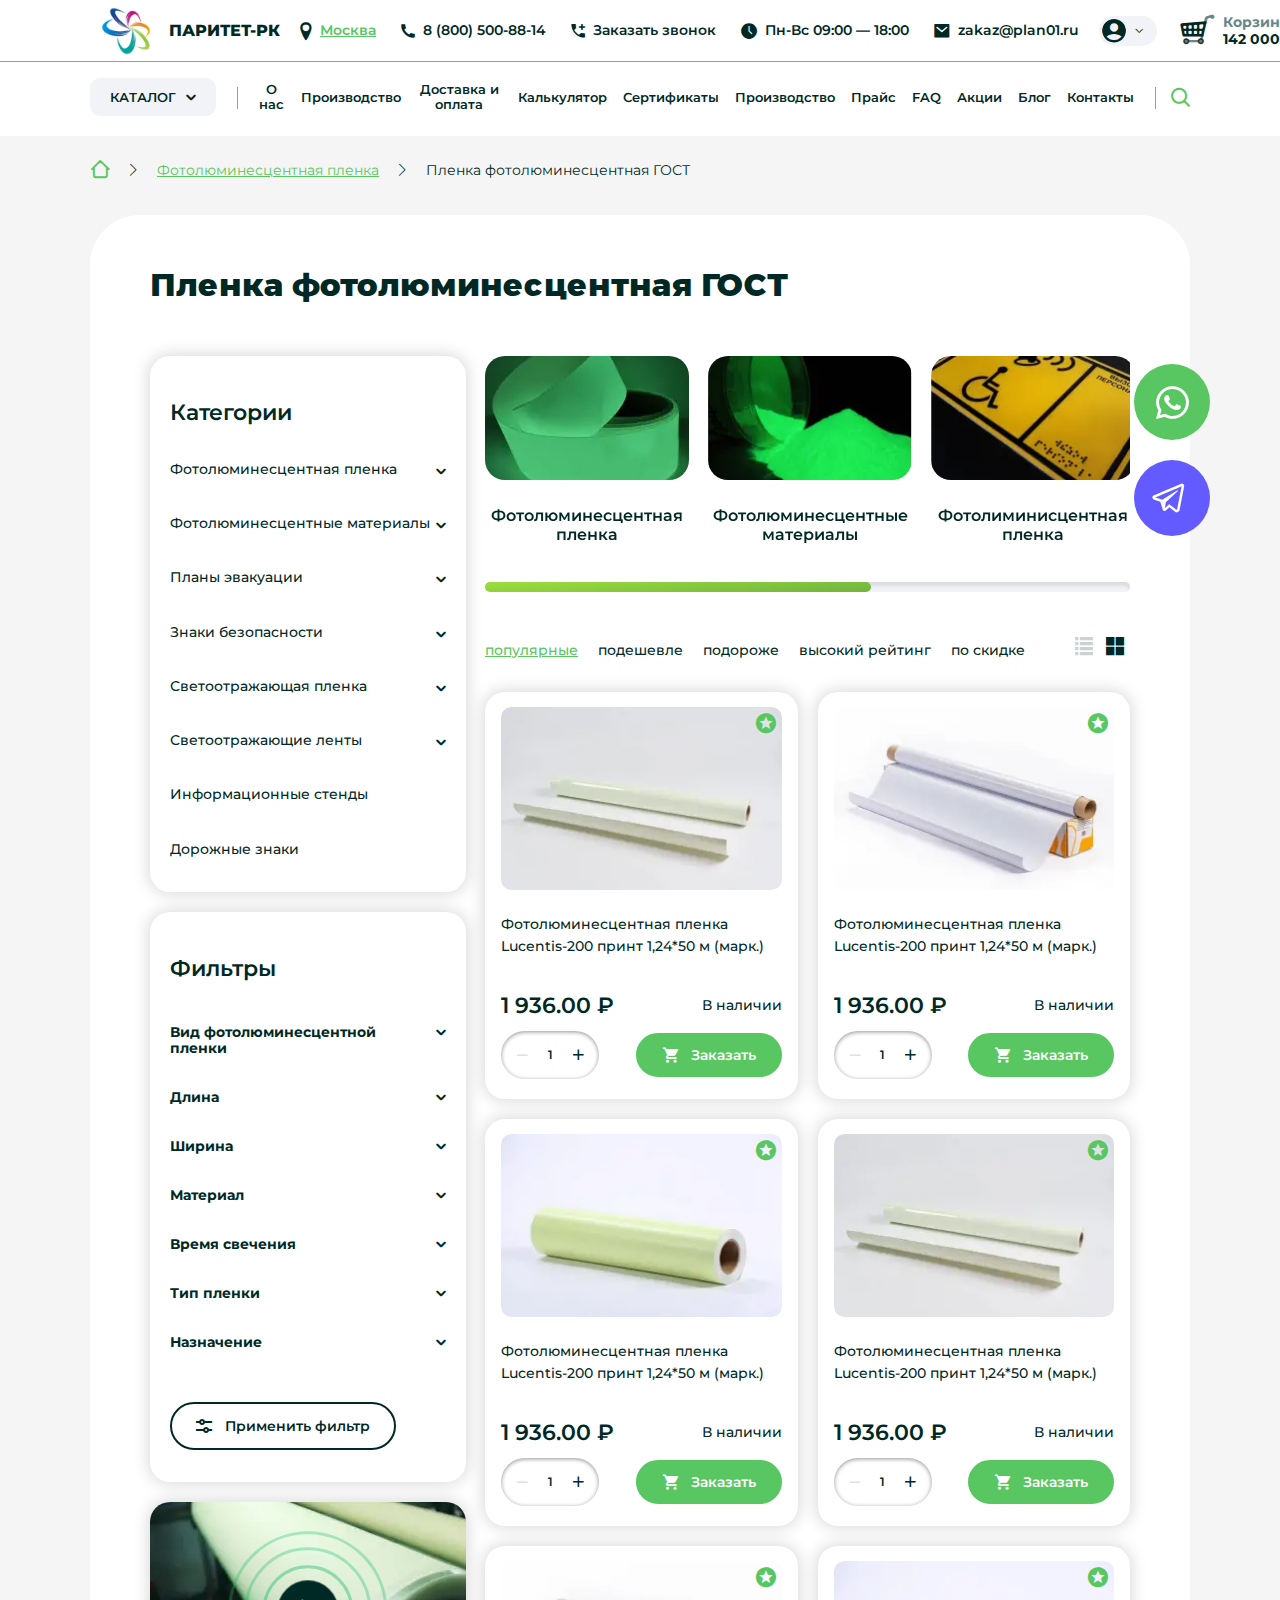
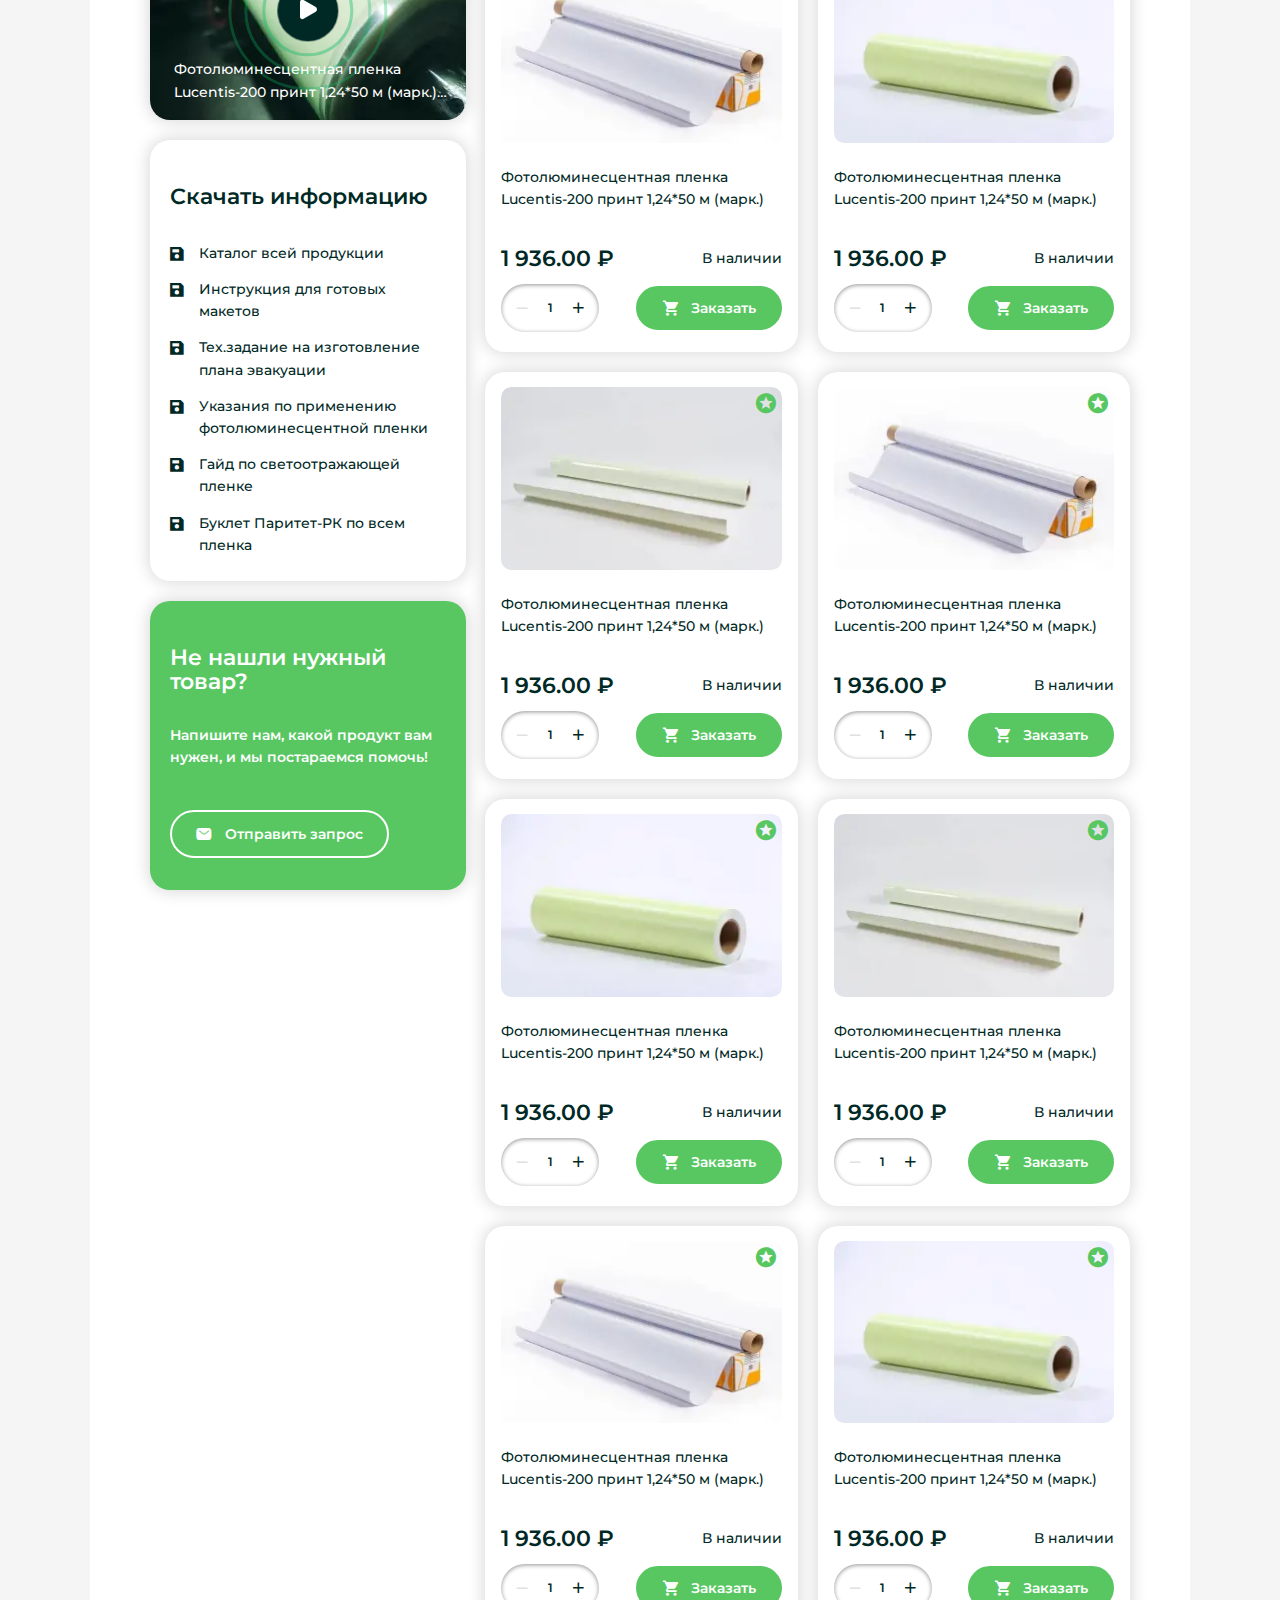
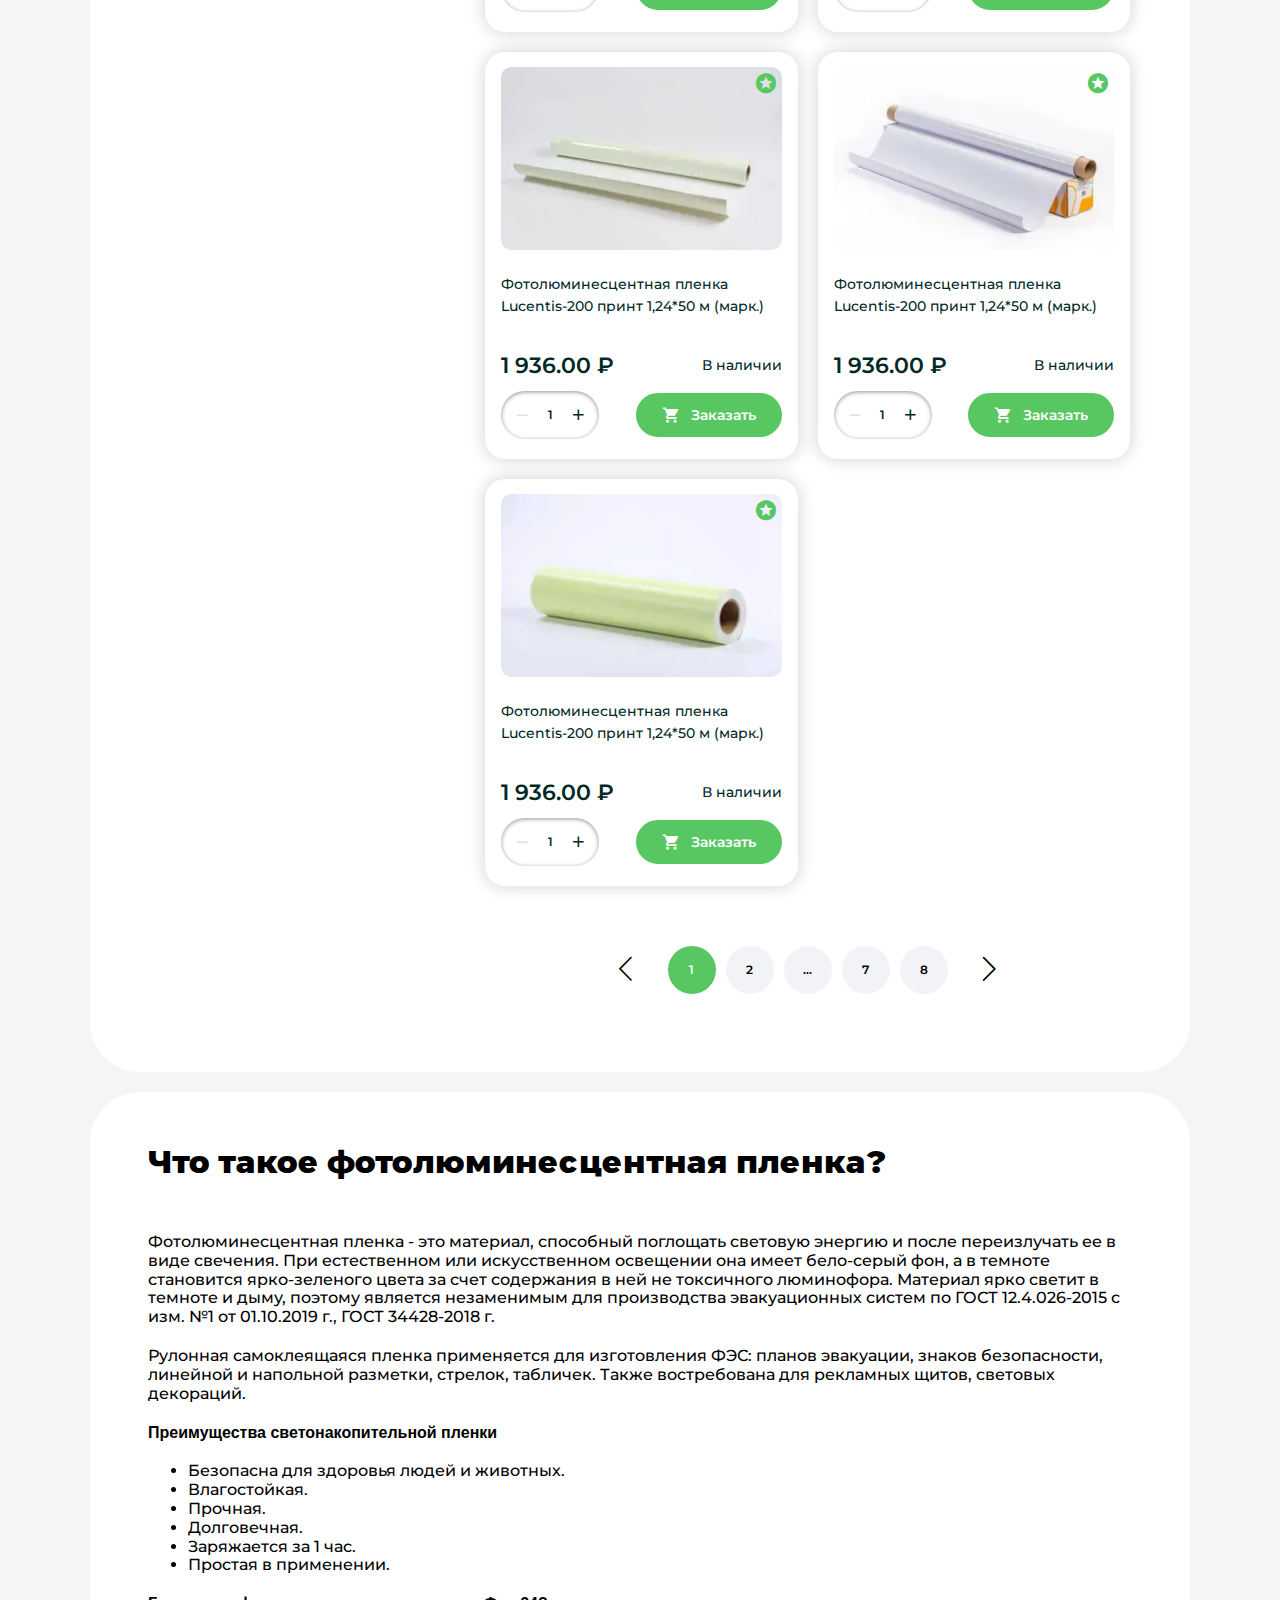
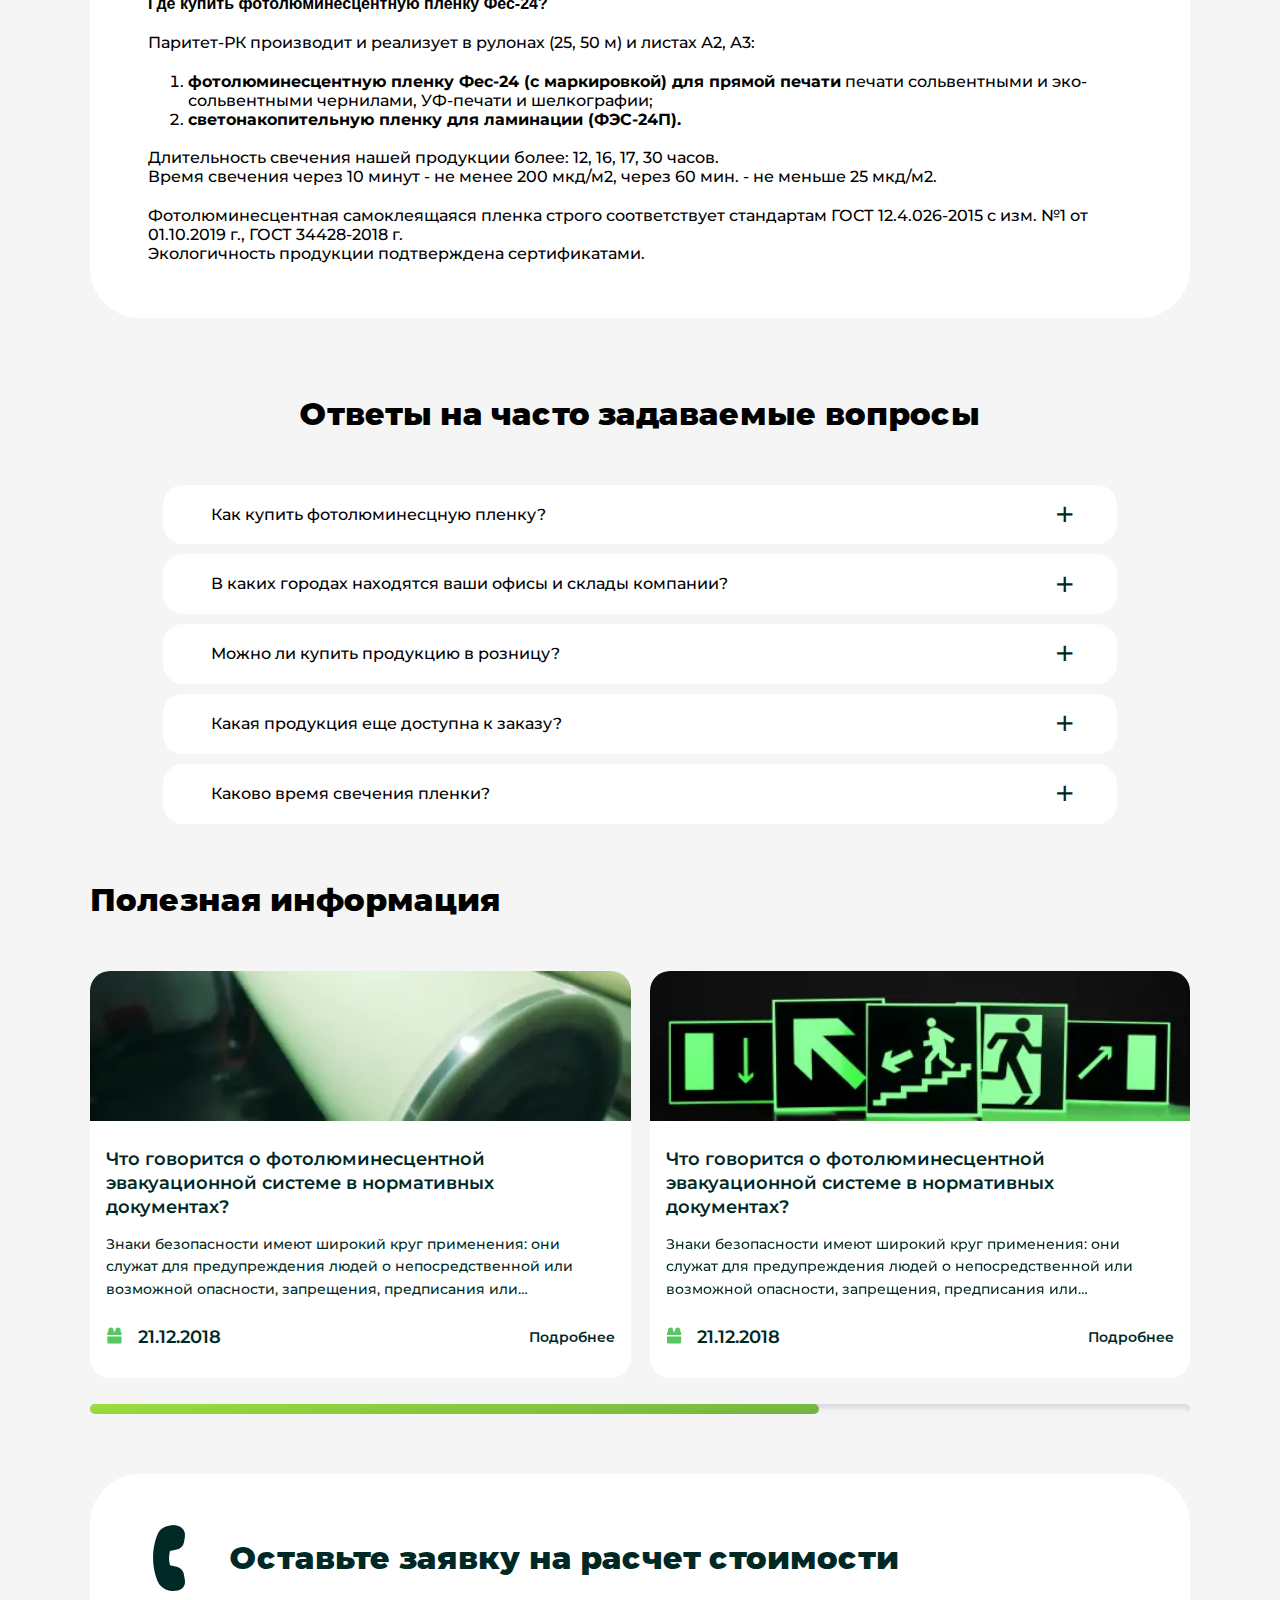
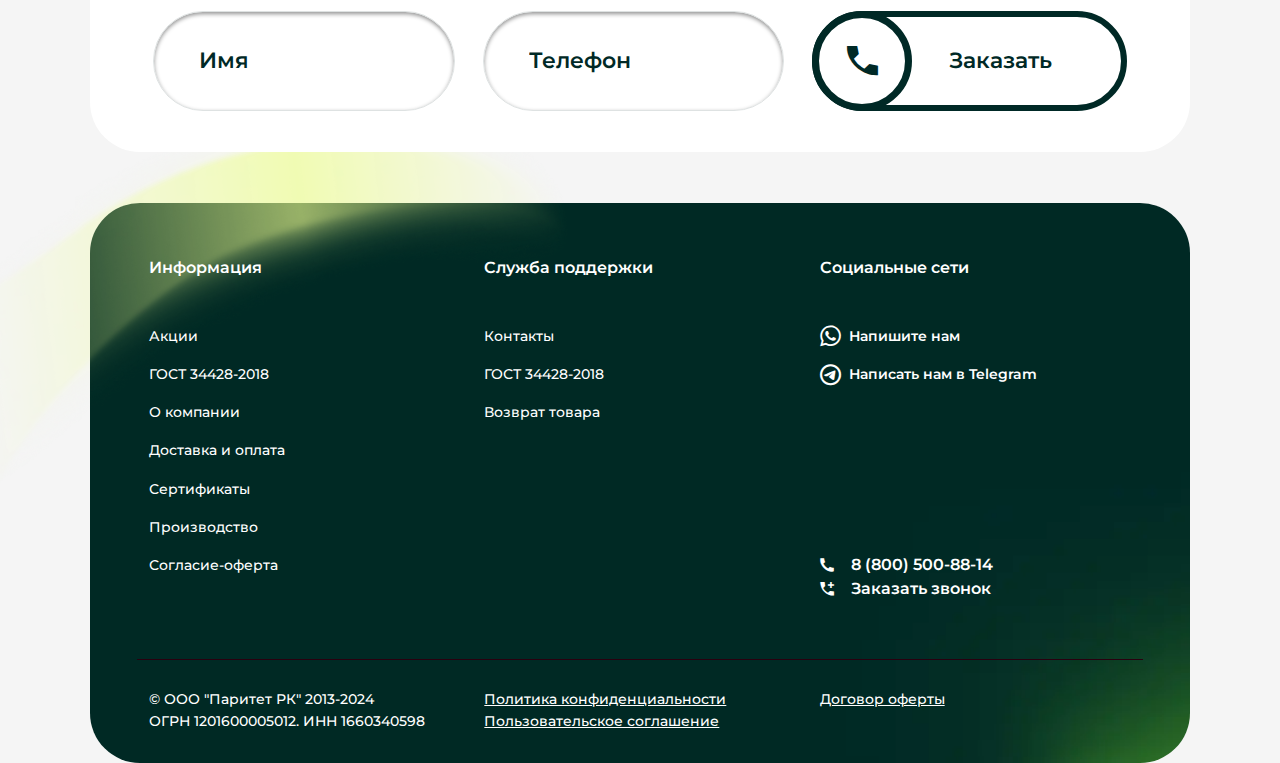
==== commit 32f0f4c1: "pravki" ====
--- a/catalog.html
+++ b/catalog.html
@@ -26,7 +26,7 @@
                 <i class="icon-arrow3-top"></i>
             </span>
           </button>
-        <div class="fix-social">
+        <div class="fix-social d-none d-lg-block">
           <ul class="fix-social__items d-flex flex-column lsts-none align-items-center justify-content-center">
             <li class="fix-social__item">
               <a class="fix-social__link fix-social__link--whatsapp d-flex justify-content-center align-items-center" href="#" target="_blank">
@@ -2083,7 +2083,7 @@
                                         </div>
                                     </div>
                                     <ul class="products__items products__items--gap row lsts-none">
-                                        <li class="products__item col-12 col-sm-6 col-lg-6 col-xl-4">
+                                        <li class="products__item col-12 col-sm-6 col-lg-6 col-xxl-4">
                                             <div class="product image-hover d-flex flex-column">
                                                 <header class="product__header mnw-0">
                                                     <div class="product__header-link-wrapper">
@@ -2157,7 +2157,7 @@
                                                 </div>
                                             </div>
                                         </li>
-                                        <li class="products__item col-12 col-sm-6 col-lg-6 col-xl-4">
+                                        <li class="products__item col-12 col-sm-6 col-lg-6 col-xxl-4">
                                             <div class="product image-hover d-flex flex-column">
                                                 <header class="product__header mnw-0">
                                                     <div class="product__header-link-wrapper">
@@ -2231,7 +2231,7 @@
                                                 </div>
                                             </div>
                                         </li>
-                                        <li class="products__item col-12 col-sm-6 col-lg-6 col-xl-4">
+                                        <li class="products__item col-12 col-sm-6 col-lg-6 col-xxl-4">
                                             <div class="product image-hover d-flex flex-column">
                                                 <header class="product__header mnw-0">
                                                     <div class="product__header-link-wrapper">
@@ -2304,7 +2304,7 @@
                                                     </div>
                                                 </div>
                                             </div>
-                                        </li><li class="products__item col-12 col-sm-6 col-lg-6 col-xl-4">
+                                        </li><li class="products__item col-12 col-sm-6 col-lg-6 col-xxl-4">
                                             <div class="product image-hover d-flex flex-column">
                                                 <header class="product__header mnw-0">
                                                     <div class="product__header-link-wrapper">
@@ -2378,7 +2378,7 @@
                                                 </div>
                                             </div>
                                         </li>
-                                        <li class="products__item col-12 col-sm-6 col-lg-6 col-xl-4">
+                                        <li class="products__item col-12 col-sm-6 col-lg-6 col-xxl-4">
                                             <div class="product image-hover d-flex flex-column">
                                                 <header class="product__header mnw-0">
                                                     <div class="product__header-link-wrapper">
@@ -2452,7 +2452,7 @@
                                                 </div>
                                             </div>
                                         </li>
-                                        <li class="products__item col-12 col-sm-6 col-lg-6 col-xl-4">
+                                        <li class="products__item col-12 col-sm-6 col-lg-6 col-xxl-4">
                                             <div class="product image-hover d-flex flex-column">
                                                 <header class="product__header mnw-0">
                                                     <div class="product__header-link-wrapper">
@@ -2525,7 +2525,7 @@
                                                     </div>
                                                 </div>
                                             </div>
-                                        </li><li class="products__item col-12 col-sm-6 col-lg-6 col-xl-4">
+                                        </li><li class="products__item col-12 col-sm-6 col-lg-6 col-xxl-4">
                                             <div class="product image-hover d-flex flex-column">
                                                 <header class="product__header mnw-0">
                                                     <div class="product__header-link-wrapper">
@@ -2599,7 +2599,7 @@
                                                 </div>
                                             </div>
                                         </li>
-                                        <li class="products__item col-12 col-sm-6 col-lg-6 col-xl-4">
+                                        <li class="products__item col-12 col-sm-6 col-lg-6 col-xxl-4">
                                             <div class="product image-hover d-flex flex-column">
                                                 <header class="product__header mnw-0">
                                                     <div class="product__header-link-wrapper">
@@ -2673,7 +2673,7 @@
                                                 </div>
                                             </div>
                                         </li>
-                                        <li class="products__item col-12 col-sm-6 col-lg-6 col-xl-4">
+                                        <li class="products__item col-12 col-sm-6 col-lg-6 col-xxl-4">
                                             <div class="product image-hover d-flex flex-column">
                                                 <header class="product__header mnw-0">
                                                     <div class="product__header-link-wrapper">
@@ -2746,7 +2746,7 @@
                                                     </div>
                                                 </div>
                                             </div>
-                                        </li><li class="products__item col-12 col-sm-6 col-lg-6 col-xl-4">
+                                        </li><li class="products__item col-12 col-sm-6 col-lg-6 col-xxl-4">
                                             <div class="product image-hover d-flex flex-column">
                                                 <header class="product__header mnw-0">
                                                     <div class="product__header-link-wrapper">
@@ -2820,7 +2820,7 @@
                                                 </div>
                                             </div>
                                         </li>
-                                        <li class="products__item col-12 col-sm-6 col-lg-6 col-xl-4">
+                                        <li class="products__item col-12 col-sm-6 col-lg-6 col-xxl-4">
                                             <div class="product image-hover d-flex flex-column">
                                                 <header class="product__header mnw-0">
                                                     <div class="product__header-link-wrapper">
@@ -2894,7 +2894,7 @@
                                                 </div>
                                             </div>
                                         </li>
-                                        <li class="products__item col-12 col-sm-6 col-lg-6 col-xl-4">
+                                        <li class="products__item col-12 col-sm-6 col-lg-6 col-xxl-4">
                                             <div class="product image-hover d-flex flex-column">
                                                 <header class="product__header mnw-0">
                                                     <div class="product__header-link-wrapper">
@@ -2967,7 +2967,7 @@
                                                     </div>
                                                 </div>
                                             </div>
-                                        </li><li class="products__item col-12 col-sm-6 col-lg-6 col-xl-4">
+                                        </li><li class="products__item col-12 col-sm-6 col-lg-6 col-xxl-4">
                                             <div class="product image-hover d-flex flex-column">
                                                 <header class="product__header mnw-0">
                                                     <div class="product__header-link-wrapper">
@@ -3041,7 +3041,7 @@
                                                 </div>
                                             </div>
                                         </li>
-                                        <li class="products__item col-12 col-sm-6 col-lg-6 col-xl-4">
+                                        <li class="products__item col-12 col-sm-6 col-lg-6 col-xxl-4">
                                             <div class="product image-hover d-flex flex-column">
                                                 <header class="product__header mnw-0">
                                                     <div class="product__header-link-wrapper">
@@ -3115,7 +3115,7 @@
                                                 </div>
                                             </div>
                                         </li>
-                                        <li class="products__item col-12 col-sm-6 col-lg-6 col-xl-4">
+                                        <li class="products__item col-12 col-sm-6 col-lg-6 col-xxl-4">
                                             <div class="product image-hover d-flex flex-column">
                                                 <header class="product__header mnw-0">
                                                     <div class="product__header-link-wrapper">
--- a/css/main.css
+++ b/css/main.css
@@ -1,6 +1,13777 @@
-:root{--color-black:#000;--color-white:#fff;--color-light:#F4F4F4;--color-gray:#F5F5F5;--color-gray-2:#f2f3f7;--color-text:#002926;--color-accent:#58C761;--color-accent-2:#73B640;--color-primary:#635BFF;--color-dark:#1c1a19;--color-dark-2:#434343;--color-gray-3:#BABBBF;--color-gray-4:#CED1D3;--color-gray-5:#CFCFCF;--color-gray-6:#E0E3E3;--color-gray-dark:#444A4E;--color-primary-2:#FEB31A;--color-secondary:#eadebc;--header-height:65px;--nav-width:310px;--bs-blue:#0d6efd;--bs-indigo:#6610f2;--bs-purple:#6f42c1;--bs-pink:#d63384;--bs-red:#dc3545;--bs-orange:#fd7e14;--bs-yellow:#ffc107;--bs-green:#198754;--bs-teal:#20c997;--bs-cyan:#0dcaf0;--bs-white:#fff;--bs-gray:#6c757d;--bs-gray-dark:#343a40;--bs-gray-100:#f8f9fa;--bs-gray-200:#e9ecef;--bs-gray-300:#dee2e6;--bs-gray-400:#ced4da;--bs-gray-500:#adb5bd;--bs-gray-600:#6c757d;--bs-gray-700:#495057;--bs-gray-800:#343a40;--bs-gray-900:#212529;--bs-primary:#0d6efd;--bs-secondary:#6c757d;--bs-success:#198754;--bs-info:#0dcaf0;--bs-warning:#ffc107;--bs-danger:#dc3545;--bs-light:#f8f9fa;--bs-dark:#212529;--bs-primary-rgb:13,110,253;--bs-secondary-rgb:108,117,125;--bs-success-rgb:25,135,84;--bs-info-rgb:13,202,240;--bs-warning-rgb:255,193,7;--bs-danger-rgb:220,53,69;--bs-light-rgb:248,249,250;--bs-dark-rgb:33,37,41;--bs-white-rgb:255,255,255;--bs-black-rgb:0,0,0;--bs-body-color-rgb:33,37,41;--bs-body-bg-rgb:255,255,255;--bs-font-sans-serif:system-ui,-apple-system,"Segoe UI",Roboto,"Helvetica Neue",Arial,"Noto Sans","Liberation Sans",sans-serif,"Apple Color Emoji","Segoe UI Emoji","Segoe UI Symbol","Noto Color Emoji";--bs-font-monospace:SFMono-Regular,Menlo,Monaco,Consolas,"Liberation Mono","Courier New",monospace;--bs-gradient:linear-gradient(180deg, rgba(255, 255, 255, 0.15), rgba(255, 255, 255, 0));--bs-body-font-family:var(--bs-font-sans-serif);--bs-body-font-size:1rem;--bs-body-font-weight:400;--bs-body-line-height:1.5;--bs-body-color:#212529;--bs-body-bg:#fff;--swiper-theme-color:#007aff;--swiper-navigation-size:44px}.custom-checkbox__field:checked+.custom-checkbox__content::after{opacity:1}.custom-checkbox__field:focus+.custom-checkbox__content::before{outline:red solid 2px;outline-offset:2px}.custom-checkbox__field:disabled+.custom-checkbox__content{opacity:.4;pointer-events:none}@font-face{font-family:ArgentumSans;src:local("[]"),url(../fonts/ArgentumSans/ArgentumSans-ExtraBold.woff) format("woff");font-weight:800;font-display:swap;font-style:normal}@font-face{font-family:ArgentumSans;src:local("[]"),url(../fonts/ArgentumSans/ArgentumSans-Bold.woff) format("woff");font-weight:700;font-display:swap;font-style:normal}@font-face{font-family:ArgentumSans;src:local("[]"),url(../fonts/ArgentumSans/ArgentumSans-SemiBold.woff) format("woff");font-weight:600;font-display:swap;font-style:normal}@font-face{font-family:Caveat;src:local("[]"),url(../fonts/Caveat/Caveat-Bold.woff) format("woff");font-weight:700;font-display:swap;font-style:normal}@font-face{font-family:Montserrat;src:local("[]"),url(../fonts/Montserrat/Montserrat-Regular.woff) format("woff");font-weight:400;font-display:swap;font-style:italic}@font-face{font-family:Montserrat;src:local("[]"),url(../fonts/Montserrat/Montserrat-Italic.woff) format("woff");font-weight:400;font-display:swap;font-style:italic}@font-face{font-family:Montserrat;src:local("[]"),url(../fonts/Montserrat/Montserrat-Medium.woff) format("woff");font-weight:500;font-display:swap;font-style:normal}@font-face{font-family:Montserrat;src:local("[]"),url(../fonts/Montserrat/Montserrat-MediumItalic.woff) format("woff");font-weight:500;font-display:swap;font-style:italic}@font-face{font-family:Montserrat;src:local("[]"),url(../fonts/Montserrat/Montserrat-SemiBold.woff) format("woff");font-weight:600;font-display:swap;font-style:normal}@font-face{font-family:Montserrat;src:local("[]"),url(../fonts/Montserrat/Montserrat-SemiBoldtalic.woff) format("woff");font-weight:600;font-display:swap;font-style:italic}@font-face{font-family:Montserrat;src:local("[]"),url(../fonts/Montserrat/Montserrat-Bold.woff) format("woff");font-weight:700;font-display:swap;font-style:normal}@font-face{font-family:Montserrat;src:local("[]"),url(../fonts/Montserrat/Montserrat-BoldItalic.woff) format("woff");font-weight:700;font-display:swap;font-style:italic}@font-face{font-family:icons;src:local("[]"),url(../fonts/icons/icomoon.woff) format("woff");font-weight:400;font-display:swap;font-style:normal}/*! normalize.css v8.0.1 | MIT License | github.com/necolas/normalize.css */html{line-height:1.15;-webkit-text-size-adjust:100%}details,main{display:block}h1{font-size:2em}hr{-webkit-box-sizing:content-box;box-sizing:content-box;height:0;overflow:visible}code,kbd,pre,samp{font-family:monospace,monospace;font-size:1em}abbr[title]{border-bottom:none;text-decoration:underline;-webkit-text-decoration:underline dotted;text-decoration:underline dotted}b,strong{font-weight:bolder}small{font-size:80%}sub,sup{font-size:75%;line-height:0;position:relative;vertical-align:baseline}sub{bottom:-.25em}sup{top:-.5em}img{border-style:none;max-width:100%}button,input,optgroup,select,textarea{font-family:inherit;font-size:100%;line-height:1.15;margin:0}button,input{overflow:visible}button,select{text-transform:none}[type=button],[type=reset],[type=submit],button{-webkit-appearance:button}[type=button]::-moz-focus-inner,[type=reset]::-moz-focus-inner,[type=submit]::-moz-focus-inner,button::-moz-focus-inner{border-style:none;padding:0}[type=button]:-moz-focusring,[type=reset]:-moz-focusring,[type=submit]:-moz-focusring,button:-moz-focusring{outline:ButtonText dotted 1px}fieldset{padding:.35em .75em .625em}legend{-webkit-box-sizing:border-box;box-sizing:border-box;color:inherit;display:table;max-width:100%;padding:0;white-space:normal}progress{vertical-align:baseline}textarea{overflow:auto}[type=checkbox],[type=radio]{-webkit-box-sizing:border-box;box-sizing:border-box;padding:0}[type=number]::-webkit-inner-spin-button,[type=number]::-webkit-outer-spin-button{height:auto}[type=search]{-webkit-appearance:textfield;outline-offset:-2px}[type=search]::-webkit-search-decoration{-webkit-appearance:none}::-webkit-file-upload-button{-webkit-appearance:button;font:inherit}summary{display:list-item}[hidden],template{display:none}/*!
+:root {
+  --color-black: #000;
+  --color-white: #fff;
+  --color-light: #F4F4F4;
+  --color-gray: #F5F5F5;
+  --color-gray-2: #f2f3f7;
+  --color-text: #002926;
+  --color-accent: #58C761;
+  --color-accent-2: #73B640;
+  --color-primary: #635BFF;
+  --color-dark: #1c1a19;
+  --color-dark-2: #434343;
+  --color-gray-3: #BABBBF;
+  --color-gray-4: #CED1D3;
+  --color-gray-5: #CFCFCF;
+  --color-gray-6: #E0E3E3;
+  --color-gray-dark: #444A4E;
+  --color-primary-2: #FEB31A;
+  --color-secondary: #eadebc;
+  --header-height: 65px;
+  --nav-width: 310px;
+}
+
+.custom-checkbox__field:checked + .custom-checkbox__content::after {
+  opacity: 1;
+}
+
+.custom-checkbox__field:focus + .custom-checkbox__content::before {
+  outline: 2px solid #f00;
+  outline-offset: 2px;
+}
+
+.custom-checkbox__field:disabled + .custom-checkbox__content {
+  opacity: 0.4;
+  pointer-events: none;
+}
+
+@font-face {
+  font-family: "ArgentumSans";
+  src: local("[]"), url("../fonts/ArgentumSans/ArgentumSans-ExtraBold.woff") format("woff");
+  font-weight: 800;
+  font-display: swap;
+  font-style: normal;
+}
+@font-face {
+  font-family: "ArgentumSans";
+  src: local("[]"), url("../fonts/ArgentumSans/ArgentumSans-Bold.woff") format("woff");
+  font-weight: 700;
+  font-display: swap;
+  font-style: normal;
+}
+@font-face {
+  font-family: "ArgentumSans";
+  src: local("[]"), url("../fonts/ArgentumSans/ArgentumSans-SemiBold.woff") format("woff");
+  font-weight: 600;
+  font-display: swap;
+  font-style: normal;
+}
+@font-face {
+  font-family: "Caveat";
+  src: local("[]"), url("../fonts/Caveat/Caveat-Bold.woff") format("woff");
+  font-weight: 700;
+  font-display: swap;
+  font-style: normal;
+}
+@font-face {
+  font-family: "Montserrat";
+  src: local("[]"), url("../fonts/Montserrat/Montserrat-Regular.woff") format("woff");
+  font-weight: 400;
+  font-display: swap;
+  font-style: italic;
+}
+@font-face {
+  font-family: "Montserrat";
+  src: local("[]"), url("../fonts/Montserrat/Montserrat-Italic.woff") format("woff");
+  font-weight: 400;
+  font-display: swap;
+  font-style: italic;
+}
+@font-face {
+  font-family: "Montserrat";
+  src: local("[]"), url("../fonts/Montserrat/Montserrat-Medium.woff") format("woff");
+  font-weight: 500;
+  font-display: swap;
+  font-style: normal;
+}
+@font-face {
+  font-family: "Montserrat";
+  src: local("[]"), url("../fonts/Montserrat/Montserrat-MediumItalic.woff") format("woff");
+  font-weight: 500;
+  font-display: swap;
+  font-style: italic;
+}
+@font-face {
+  font-family: "Montserrat";
+  src: local("[]"), url("../fonts/Montserrat/Montserrat-SemiBold.woff") format("woff");
+  font-weight: 600;
+  font-display: swap;
+  font-style: normal;
+}
+@font-face {
+  font-family: "Montserrat";
+  src: local("[]"), url("../fonts/Montserrat/Montserrat-SemiBoldtalic.woff") format("woff");
+  font-weight: 600;
+  font-display: swap;
+  font-style: italic;
+}
+@font-face {
+  font-family: "Montserrat";
+  src: local("[]"), url("../fonts/Montserrat/Montserrat-Bold.woff") format("woff");
+  font-weight: 700;
+  font-display: swap;
+  font-style: normal;
+}
+@font-face {
+  font-family: "Montserrat";
+  src: local("[]"), url("../fonts/Montserrat/Montserrat-BoldItalic.woff") format("woff");
+  font-weight: 700;
+  font-display: swap;
+  font-style: italic;
+}
+@font-face {
+  font-family: "icons";
+  src: local("[]"), url("../fonts/icons/icomoon.woff") format("woff");
+  font-weight: normal;
+  font-display: swap;
+  font-style: normal;
+}
+/*! normalize.css v8.0.1 | MIT License | github.com/necolas/normalize.css */
+/* Document
+   ========================================================================== */
+/**
+ * 1. Correct the line height in all browsers.
+ * 2. Prevent adjustments of font size after orientation changes in iOS.
+ */
+html {
+  line-height: 1.15;
+  /* 1 */
+  -webkit-text-size-adjust: 100%;
+  /* 2 */
+}
+
+/* Sections
+   ========================================================================== */
+/**
+ * Remove the margin in all browsers.
+ */
+body {
+  margin: 0;
+}
+
+/**
+ * Render the `main` element consistently in IE.
+ */
+main {
+  display: block;
+}
+
+/**
+ * Correct the font size and margin on `h1` elements within `section` and
+ * `article` contexts in Chrome, Firefox, and Safari.
+ */
+h1 {
+  font-size: 2em;
+  margin: 0.67em 0;
+}
+
+/* Grouping content
+   ========================================================================== */
+/**
+ * 1. Add the correct box sizing in Firefox.
+ * 2. Show the overflow in Edge and IE.
+ */
+hr {
+  -webkit-box-sizing: content-box;
+  box-sizing: content-box;
+  /* 1 */
+  height: 0;
+  /* 1 */
+  overflow: visible;
+  /* 2 */
+}
+
+/**
+ * 1. Correct the inheritance and scaling of font size in all browsers.
+ * 2. Correct the odd `em` font sizing in all browsers.
+ */
+pre {
+  font-family: monospace, monospace;
+  /* 1 */
+  font-size: 1em;
+  /* 2 */
+}
+
+/* Text-level semantics
+   ========================================================================== */
+/**
+ * Remove the gray background on active links in IE 10.
+ */
+a {
+  background-color: transparent;
+}
+
+/**
+ * 1. Remove the bottom border in Chrome 57-
+ * 2. Add the correct text decoration in Chrome, Edge, IE, Opera, and Safari.
+ */
+abbr[title] {
+  border-bottom: none;
+  /* 1 */
+  text-decoration: underline;
+  /* 2 */
+  -webkit-text-decoration: underline dotted;
+  text-decoration: underline dotted;
+  /* 2 */
+}
+
+/**
+ * Add the correct font weight in Chrome, Edge, and Safari.
+ */
+b,
+strong {
+  font-weight: bolder;
+}
+
+/**
+ * 1. Correct the inheritance and scaling of font size in all browsers.
+ * 2. Correct the odd `em` font sizing in all browsers.
+ */
+code,
+kbd,
+samp {
+  font-family: monospace, monospace;
+  /* 1 */
+  font-size: 1em;
+  /* 2 */
+}
+
+/**
+ * Add the correct font size in all browsers.
+ */
+small {
+  font-size: 80%;
+}
+
+/**
+ * Prevent `sub` and `sup` elements from affecting the line height in
+ * all browsers.
+ */
+sub,
+sup {
+  font-size: 75%;
+  line-height: 0;
+  position: relative;
+  vertical-align: baseline;
+}
+
+sub {
+  bottom: -0.25em;
+}
+
+sup {
+  top: -0.5em;
+}
+
+/* Embedded content
+   ========================================================================== */
+/**
+ * Remove the border on images inside links in IE 10.
+ */
+img {
+  border-style: none;
+}
+
+/* Forms
+   ========================================================================== */
+/**
+ * 1. Change the font styles in all browsers.
+ * 2. Remove the margin in Firefox and Safari.
+ */
+button,
+input,
+optgroup,
+select,
+textarea {
+  font-family: inherit;
+  /* 1 */
+  font-size: 100%;
+  /* 1 */
+  line-height: 1.15;
+  /* 1 */
+  margin: 0;
+  /* 2 */
+}
+
+/**
+ * Show the overflow in IE.
+ * 1. Show the overflow in Edge.
+ */
+button,
+input {
+  /* 1 */
+  overflow: visible;
+}
+
+/**
+ * Remove the inheritance of text transform in Edge, Firefox, and IE.
+ * 1. Remove the inheritance of text transform in Firefox.
+ */
+button,
+select {
+  /* 1 */
+  text-transform: none;
+}
+
+/**
+ * Correct the inability to style clickable types in iOS and Safari.
+ */
+button,
+[type=button],
+[type=reset],
+[type=submit] {
+  -webkit-appearance: button;
+}
+
+/**
+ * Remove the inner border and padding in Firefox.
+ */
+button::-moz-focus-inner,
+[type=button]::-moz-focus-inner,
+[type=reset]::-moz-focus-inner,
+[type=submit]::-moz-focus-inner {
+  border-style: none;
+  padding: 0;
+}
+
+/**
+ * Restore the focus styles unset by the previous rule.
+ */
+button:-moz-focusring,
+[type=button]:-moz-focusring,
+[type=reset]:-moz-focusring,
+[type=submit]:-moz-focusring {
+  outline: 1px dotted ButtonText;
+}
+
+/**
+ * Correct the padding in Firefox.
+ */
+fieldset {
+  padding: 0.35em 0.75em 0.625em;
+}
+
+/**
+ * 1. Correct the text wrapping in Edge and IE.
+ * 2. Correct the color inheritance from `fieldset` elements in IE.
+ * 3. Remove the padding so developers are not caught out when they zero out
+ *    `fieldset` elements in all browsers.
+ */
+legend {
+  -webkit-box-sizing: border-box;
+  box-sizing: border-box;
+  /* 1 */
+  color: inherit;
+  /* 2 */
+  display: table;
+  /* 1 */
+  max-width: 100%;
+  /* 1 */
+  padding: 0;
+  /* 3 */
+  white-space: normal;
+  /* 1 */
+}
+
+/**
+ * Add the correct vertical alignment in Chrome, Firefox, and Opera.
+ */
+progress {
+  vertical-align: baseline;
+}
+
+/**
+ * Remove the default vertical scrollbar in IE 10+.
+ */
+textarea {
+  overflow: auto;
+}
+
+/**
+ * 1. Add the correct box sizing in IE 10.
+ * 2. Remove the padding in IE 10.
+ */
+[type=checkbox],
+[type=radio] {
+  -webkit-box-sizing: border-box;
+  box-sizing: border-box;
+  /* 1 */
+  padding: 0;
+  /* 2 */
+}
+
+/**
+ * Correct the cursor style of increment and decrement buttons in Chrome.
+ */
+[type=number]::-webkit-inner-spin-button,
+[type=number]::-webkit-outer-spin-button {
+  height: auto;
+}
+
+/**
+ * 1. Correct the odd appearance in Chrome and Safari.
+ * 2. Correct the outline style in Safari.
+ */
+[type=search] {
+  -webkit-appearance: textfield;
+  /* 1 */
+  outline-offset: -2px;
+  /* 2 */
+}
+
+/**
+ * Remove the inner padding in Chrome and Safari on macOS.
+ */
+[type=search]::-webkit-search-decoration {
+  -webkit-appearance: none;
+}
+
+/**
+ * 1. Correct the inability to style clickable types in iOS and Safari.
+ * 2. Change font properties to `inherit` in Safari.
+ */
+::-webkit-file-upload-button {
+  -webkit-appearance: button;
+  /* 1 */
+  font: inherit;
+  /* 2 */
+}
+
+/* Interactive
+   ========================================================================== */
+/*
+ * Add the correct display in Edge, IE 10+, and Firefox.
+ */
+details {
+  display: block;
+}
+
+/*
+ * Add the correct display in all browsers.
+ */
+summary {
+  display: list-item;
+}
+
+/* Misc
+   ========================================================================== */
+/**
+ * Add the correct display in IE 10+.
+ */
+template {
+  display: none;
+}
+
+/**
+ * Add the correct display in IE 10.
+ */
+[hidden] {
+  display: none;
+}
+
+/*!
  * Bootstrap Grid v5.1.3 (https://getbootstrap.com/)
  * Copyright 2011-2021 The Bootstrap Authors
  * Copyright 2011-2021 Twitter, Inc.
  * Licensed under MIT (https://github.com/twbs/bootstrap/blob/main/LICENSE)
- */.container,.container-fluid,.container-lg,.container-md,.container-sm,.container-xl,.container-xxl{width:100%;padding-right:var(--bs-gutter-x,.75rem);padding-left:var(--bs-gutter-x,.75rem);margin-right:auto;margin-left:auto}@media (min-width:576px){.container,.container-sm{max-width:540px}}@media (min-width:768px){.container,.container-md,.container-sm{max-width:720px}}@media (min-width:992px){.container,.container-lg,.container-md,.container-sm{max-width:960px}}@media (min-width:1200px){.container,.container-lg,.container-md,.container-sm,.container-xl{max-width:1140px}}@media (min-width:1400px){.container,.container-lg,.container-md,.container-sm,.container-xl,.container-xxl{max-width:1320px}}.row{--bs-gutter-x:1.5rem;--bs-gutter-y:0;display:-webkit-box;display:-ms-flexbox;display:flex;-ms-flex-wrap:wrap;flex-wrap:wrap;margin-top:calc(-1 * var(--bs-gutter-y));margin-right:calc(-.5 * var(--bs-gutter-x));margin-left:calc(-.5 * var(--bs-gutter-x))}.row>*{-webkit-box-sizing:border-box;box-sizing:border-box;-ms-flex-negative:0;flex-shrink:0;width:100%;max-width:100%;padding-right:calc(var(--bs-gutter-x) * .5);padding-left:calc(var(--bs-gutter-x) * .5);margin-top:var(--bs-gutter-y)}.col{-webkit-box-flex:1;-ms-flex:1 0 0%;flex:1 0 0%}.row-cols-auto>*{-webkit-box-flex:0;-ms-flex:0 0 auto;flex:0 0 auto;width:auto}.row-cols-1>*{-webkit-box-flex:0;-ms-flex:0 0 auto;flex:0 0 auto;width:100%}.row-cols-2>*{-webkit-box-flex:0;-ms-flex:0 0 auto;flex:0 0 auto;width:50%}.row-cols-3>*{-webkit-box-flex:0;-ms-flex:0 0 auto;flex:0 0 auto;width:33.3333333333%}.row-cols-4>*{-webkit-box-flex:0;-ms-flex:0 0 auto;flex:0 0 auto;width:25%}.row-cols-5>*{-webkit-box-flex:0;-ms-flex:0 0 auto;flex:0 0 auto;width:20%}.row-cols-6>*{-webkit-box-flex:0;-ms-flex:0 0 auto;flex:0 0 auto;width:16.6666666667%}.col-auto{-webkit-box-flex:0;-ms-flex:0 0 auto;flex:0 0 auto;width:auto}.col-1{-webkit-box-flex:0;-ms-flex:0 0 auto;flex:0 0 auto;width:8.33333333%}.col-2{-webkit-box-flex:0;-ms-flex:0 0 auto;flex:0 0 auto;width:16.66666667%}.col-3{-webkit-box-flex:0;-ms-flex:0 0 auto;flex:0 0 auto;width:25%}.col-4{-webkit-box-flex:0;-ms-flex:0 0 auto;flex:0 0 auto;width:33.33333333%}.col-5{-webkit-box-flex:0;-ms-flex:0 0 auto;flex:0 0 auto;width:41.66666667%}.col-6{-webkit-box-flex:0;-ms-flex:0 0 auto;flex:0 0 auto;width:50%}.col-7{-webkit-box-flex:0;-ms-flex:0 0 auto;flex:0 0 auto;width:58.33333333%}.col-8{-webkit-box-flex:0;-ms-flex:0 0 auto;flex:0 0 auto;width:66.66666667%}.col-9{-webkit-box-flex:0;-ms-flex:0 0 auto;flex:0 0 auto;width:75%}.col-10{-webkit-box-flex:0;-ms-flex:0 0 auto;flex:0 0 auto;width:83.33333333%}.col-11{-webkit-box-flex:0;-ms-flex:0 0 auto;flex:0 0 auto;width:91.66666667%}.col-12{-webkit-box-flex:0;-ms-flex:0 0 auto;flex:0 0 auto;width:100%}.offset-1{margin-left:8.33333333%}.offset-2{margin-left:16.66666667%}.offset-3{margin-left:25%}.offset-4{margin-left:33.33333333%}.offset-5{margin-left:41.66666667%}.offset-6{margin-left:50%}.offset-7{margin-left:58.33333333%}.offset-8{margin-left:66.66666667%}.offset-9{margin-left:75%}.offset-10{margin-left:83.33333333%}.offset-11{margin-left:91.66666667%}.g-0,.gx-0{--bs-gutter-x:0}.g-0,.gy-0{--bs-gutter-y:0}.g-1,.gx-1{--bs-gutter-x:0.25rem}.g-1,.gy-1{--bs-gutter-y:0.25rem}.g-2,.gx-2{--bs-gutter-x:0.5rem}.g-2,.gy-2{--bs-gutter-y:0.5rem}.g-3,.gx-3{--bs-gutter-x:1rem}.g-3,.gy-3{--bs-gutter-y:1rem}.g-4,.gx-4{--bs-gutter-x:1.5rem}.g-4,.gy-4{--bs-gutter-y:1.5rem}.g-5,.gx-5{--bs-gutter-x:3rem}.g-5,.gy-5{--bs-gutter-y:3rem}@media (min-width:576px){.col-sm{-webkit-box-flex:1;-ms-flex:1 0 0%;flex:1 0 0%}.row-cols-sm-auto>*{-webkit-box-flex:0;-ms-flex:0 0 auto;flex:0 0 auto;width:auto}.row-cols-sm-1>*{-webkit-box-flex:0;-ms-flex:0 0 auto;flex:0 0 auto;width:100%}.row-cols-sm-2>*{-webkit-box-flex:0;-ms-flex:0 0 auto;flex:0 0 auto;width:50%}.row-cols-sm-3>*{-webkit-box-flex:0;-ms-flex:0 0 auto;flex:0 0 auto;width:33.3333333333%}.row-cols-sm-4>*{-webkit-box-flex:0;-ms-flex:0 0 auto;flex:0 0 auto;width:25%}.row-cols-sm-5>*{-webkit-box-flex:0;-ms-flex:0 0 auto;flex:0 0 auto;width:20%}.row-cols-sm-6>*{-webkit-box-flex:0;-ms-flex:0 0 auto;flex:0 0 auto;width:16.6666666667%}.col-sm-auto{-webkit-box-flex:0;-ms-flex:0 0 auto;flex:0 0 auto;width:auto}.col-sm-1{-webkit-box-flex:0;-ms-flex:0 0 auto;flex:0 0 auto;width:8.33333333%}.col-sm-2{-webkit-box-flex:0;-ms-flex:0 0 auto;flex:0 0 auto;width:16.66666667%}.col-sm-3{-webkit-box-flex:0;-ms-flex:0 0 auto;flex:0 0 auto;width:25%}.col-sm-4{-webkit-box-flex:0;-ms-flex:0 0 auto;flex:0 0 auto;width:33.33333333%}.col-sm-5th{-webkit-box-flex:0;-ms-flex:0 0 auto;flex:0 0 auto;width:20%}.col-sm-5{-webkit-box-flex:0;-ms-flex:0 0 auto;flex:0 0 auto;width:41.66666667%}.col-sm-6{-webkit-box-flex:0;-ms-flex:0 0 auto;flex:0 0 auto;width:50%}.col-sm-7{-webkit-box-flex:0;-ms-flex:0 0 auto;flex:0 0 auto;width:58.33333333%}.col-sm-8{-webkit-box-flex:0;-ms-flex:0 0 auto;flex:0 0 auto;width:66.66666667%}.col-sm-9{-webkit-box-flex:0;-ms-flex:0 0 auto;flex:0 0 auto;width:75%}.col-sm-10{-webkit-box-flex:0;-ms-flex:0 0 auto;flex:0 0 auto;width:83.33333333%}.col-sm-11{-webkit-box-flex:0;-ms-flex:0 0 auto;flex:0 0 auto;width:91.66666667%}.col-sm-12{-webkit-box-flex:0;-ms-flex:0 0 auto;flex:0 0 auto;width:100%}.offset-sm-0{margin-left:0}.offset-sm-1{margin-left:8.33333333%}.offset-sm-2{margin-left:16.66666667%}.offset-sm-3{margin-left:25%}.offset-sm-4{margin-left:33.33333333%}.offset-sm-5{margin-left:41.66666667%}.offset-sm-6{margin-left:50%}.offset-sm-7{margin-left:58.33333333%}.offset-sm-8{margin-left:66.66666667%}.offset-sm-9{margin-left:75%}.offset-sm-10{margin-left:83.33333333%}.offset-sm-11{margin-left:91.66666667%}.g-sm-0,.gx-sm-0{--bs-gutter-x:0}.g-sm-0,.gy-sm-0{--bs-gutter-y:0}.g-sm-1,.gx-sm-1{--bs-gutter-x:0.25rem}.g-sm-1,.gy-sm-1{--bs-gutter-y:0.25rem}.g-sm-2,.gx-sm-2{--bs-gutter-x:0.5rem}.g-sm-2,.gy-sm-2{--bs-gutter-y:0.5rem}.g-sm-3,.gx-sm-3{--bs-gutter-x:1rem}.g-sm-3,.gy-sm-3{--bs-gutter-y:1rem}.g-sm-4,.gx-sm-4{--bs-gutter-x:1.5rem}.g-sm-4,.gy-sm-4{--bs-gutter-y:1.5rem}.g-sm-5,.gx-sm-5{--bs-gutter-x:3rem}.g-sm-5,.gy-sm-5{--bs-gutter-y:3rem}}@media (min-width:768px){.col-md{-webkit-box-flex:1;-ms-flex:1 0 0%;flex:1 0 0%}.row-cols-md-auto>*{-webkit-box-flex:0;-ms-flex:0 0 auto;flex:0 0 auto;width:auto}.row-cols-md-1>*{-webkit-box-flex:0;-ms-flex:0 0 auto;flex:0 0 auto;width:100%}.row-cols-md-2>*{-webkit-box-flex:0;-ms-flex:0 0 auto;flex:0 0 auto;width:50%}.row-cols-md-3>*{-webkit-box-flex:0;-ms-flex:0 0 auto;flex:0 0 auto;width:33.3333333333%}.row-cols-md-4>*{-webkit-box-flex:0;-ms-flex:0 0 auto;flex:0 0 auto;width:25%}.row-cols-md-5>*{-webkit-box-flex:0;-ms-flex:0 0 auto;flex:0 0 auto;width:20%}.row-cols-md-6>*{-webkit-box-flex:0;-ms-flex:0 0 auto;flex:0 0 auto;width:16.6666666667%}.col-md-auto{-webkit-box-flex:0;-ms-flex:0 0 auto;flex:0 0 auto;width:auto}.col-md-1{-webkit-box-flex:0;-ms-flex:0 0 auto;flex:0 0 auto;width:8.33333333%}.col-md-2{-webkit-box-flex:0;-ms-flex:0 0 auto;flex:0 0 auto;width:16.66666667%}.col-md-3{-webkit-box-flex:0;-ms-flex:0 0 auto;flex:0 0 auto;width:25%}.col-md-4{-webkit-box-flex:0;-ms-flex:0 0 auto;flex:0 0 auto;width:33.33333333%}.col-md-5{-webkit-box-flex:0;-ms-flex:0 0 auto;flex:0 0 auto;width:41.66666667%}.col-md-6{-webkit-box-flex:0;-ms-flex:0 0 auto;flex:0 0 auto;width:50%}.col-md-7{-webkit-box-flex:0;-ms-flex:0 0 auto;flex:0 0 auto;width:58.33333333%}.col-md-8{-webkit-box-flex:0;-ms-flex:0 0 auto;flex:0 0 auto;width:66.66666667%}.col-md-9{-webkit-box-flex:0;-ms-flex:0 0 auto;flex:0 0 auto;width:75%}.col-md-10{-webkit-box-flex:0;-ms-flex:0 0 auto;flex:0 0 auto;width:83.33333333%}.col-md-11{-webkit-box-flex:0;-ms-flex:0 0 auto;flex:0 0 auto;width:91.66666667%}.col-md-12{-webkit-box-flex:0;-ms-flex:0 0 auto;flex:0 0 auto;width:100%}.offset-md-0{margin-left:0}.offset-md-1{margin-left:8.33333333%}.offset-md-2{margin-left:16.66666667%}.offset-md-3{margin-left:25%}.offset-md-4{margin-left:33.33333333%}.offset-md-5{margin-left:41.66666667%}.offset-md-6{margin-left:50%}.offset-md-7{margin-left:58.33333333%}.offset-md-8{margin-left:66.66666667%}.offset-md-9{margin-left:75%}.offset-md-10{margin-left:83.33333333%}.offset-md-11{margin-left:91.66666667%}.g-md-0,.gx-md-0{--bs-gutter-x:0}.g-md-0,.gy-md-0{--bs-gutter-y:0}.g-md-1,.gx-md-1{--bs-gutter-x:0.25rem}.g-md-1,.gy-md-1{--bs-gutter-y:0.25rem}.g-md-2,.gx-md-2{--bs-gutter-x:0.5rem}.g-md-2,.gy-md-2{--bs-gutter-y:0.5rem}.g-md-3,.gx-md-3{--bs-gutter-x:1rem}.g-md-3,.gy-md-3{--bs-gutter-y:1rem}.g-md-4,.gx-md-4{--bs-gutter-x:1.5rem}.g-md-4,.gy-md-4{--bs-gutter-y:1.5rem}.g-md-5,.gx-md-5{--bs-gutter-x:3rem}.g-md-5,.gy-md-5{--bs-gutter-y:3rem}}@media (min-width:992px){.col-lg{-webkit-box-flex:1;-ms-flex:1 0 0%;flex:1 0 0%}.row-cols-lg-auto>*{-webkit-box-flex:0;-ms-flex:0 0 auto;flex:0 0 auto;width:auto}.row-cols-lg-1>*{-webkit-box-flex:0;-ms-flex:0 0 auto;flex:0 0 auto;width:100%}.row-cols-lg-2>*{-webkit-box-flex:0;-ms-flex:0 0 auto;flex:0 0 auto;width:50%}.row-cols-lg-3>*{-webkit-box-flex:0;-ms-flex:0 0 auto;flex:0 0 auto;width:33.3333333333%}.row-cols-lg-4>*{-webkit-box-flex:0;-ms-flex:0 0 auto;flex:0 0 auto;width:25%}.row-cols-lg-5>*{-webkit-box-flex:0;-ms-flex:0 0 auto;flex:0 0 auto;width:20%}.row-cols-lg-6>*{-webkit-box-flex:0;-ms-flex:0 0 auto;flex:0 0 auto;width:16.6666666667%}.col-lg-auto{-webkit-box-flex:0;-ms-flex:0 0 auto;flex:0 0 auto;width:auto}.col-lg-1{-webkit-box-flex:0;-ms-flex:0 0 auto;flex:0 0 auto;width:8.33333333%}.col-lg-2{-webkit-box-flex:0;-ms-flex:0 0 auto;flex:0 0 auto;width:16.66666667%}.col-lg-3{-webkit-box-flex:0;-ms-flex:0 0 auto;flex:0 0 auto;width:25%}.col-lg-4{-webkit-box-flex:0;-ms-flex:0 0 auto;flex:0 0 auto;width:33.33333333%}.col-lg-5{-webkit-box-flex:0;-ms-flex:0 0 auto;flex:0 0 auto;width:41.66666667%}.col-lg-6{-webkit-box-flex:0;-ms-flex:0 0 auto;flex:0 0 auto;width:50%}.col-lg-7{-webkit-box-flex:0;-ms-flex:0 0 auto;flex:0 0 auto;width:58.33333333%}.col-lg-8{-webkit-box-flex:0;-ms-flex:0 0 auto;flex:0 0 auto;width:66.66666667%}.col-lg-9{-webkit-box-flex:0;-ms-flex:0 0 auto;flex:0 0 auto;width:75%}.col-lg-10{-webkit-box-flex:0;-ms-flex:0 0 auto;flex:0 0 auto;width:83.33333333%}.col-lg-11{-webkit-box-flex:0;-ms-flex:0 0 auto;flex:0 0 auto;width:91.66666667%}.col-lg-12{-webkit-box-flex:0;-ms-flex:0 0 auto;flex:0 0 auto;width:100%}.offset-lg-0{margin-left:0}.offset-lg-1{margin-left:8.33333333%}.offset-lg-2{margin-left:16.66666667%}.offset-lg-3{margin-left:25%}.offset-lg-4{margin-left:33.33333333%}.offset-lg-5{margin-left:41.66666667%}.offset-lg-6{margin-left:50%}.offset-lg-7{margin-left:58.33333333%}.offset-lg-8{margin-left:66.66666667%}.offset-lg-9{margin-left:75%}.offset-lg-10{margin-left:83.33333333%}.offset-lg-11{margin-left:91.66666667%}.g-lg-0,.gx-lg-0{--bs-gutter-x:0}.g-lg-0,.gy-lg-0{--bs-gutter-y:0}.g-lg-1,.gx-lg-1{--bs-gutter-x:0.25rem}.g-lg-1,.gy-lg-1{--bs-gutter-y:0.25rem}.g-lg-2,.gx-lg-2{--bs-gutter-x:0.5rem}.g-lg-2,.gy-lg-2{--bs-gutter-y:0.5rem}.g-lg-3,.gx-lg-3{--bs-gutter-x:1rem}.g-lg-3,.gy-lg-3{--bs-gutter-y:1rem}.g-lg-4,.gx-lg-4{--bs-gutter-x:1.5rem}.g-lg-4,.gy-lg-4{--bs-gutter-y:1.5rem}.g-lg-5,.gx-lg-5{--bs-gutter-x:3rem}.g-lg-5,.gy-lg-5{--bs-gutter-y:3rem}}@media (min-width:1200px){.col-xl{-webkit-box-flex:1;-ms-flex:1 0 0%;flex:1 0 0%}.row-cols-xl-auto>*{-webkit-box-flex:0;-ms-flex:0 0 auto;flex:0 0 auto;width:auto}.row-cols-xl-1>*{-webkit-box-flex:0;-ms-flex:0 0 auto;flex:0 0 auto;width:100%}.row-cols-xl-2>*{-webkit-box-flex:0;-ms-flex:0 0 auto;flex:0 0 auto;width:50%}.row-cols-xl-3>*{-webkit-box-flex:0;-ms-flex:0 0 auto;flex:0 0 auto;width:33.3333333333%}.row-cols-xl-4>*{-webkit-box-flex:0;-ms-flex:0 0 auto;flex:0 0 auto;width:25%}.row-cols-xl-5>*{-webkit-box-flex:0;-ms-flex:0 0 auto;flex:0 0 auto;width:20%}.row-cols-xl-6>*{-webkit-box-flex:0;-ms-flex:0 0 auto;flex:0 0 auto;width:16.6666666667%}.col-xl-auto{-webkit-box-flex:0;-ms-flex:0 0 auto;flex:0 0 auto;width:auto}.col-xl-1{-webkit-box-flex:0;-ms-flex:0 0 auto;flex:0 0 auto;width:8.33333333%}.col-xl-2{-webkit-box-flex:0;-ms-flex:0 0 auto;flex:0 0 auto;width:16.66666667%}.col-xl-3{-webkit-box-flex:0;-ms-flex:0 0 auto;flex:0 0 auto;width:25%}.col-xl-4{-webkit-box-flex:0;-ms-flex:0 0 auto;flex:0 0 auto;width:33.33333333%}.col-xl-5{-webkit-box-flex:0;-ms-flex:0 0 auto;flex:0 0 auto;width:41.66666667%}.col-xl-6{-webkit-box-flex:0;-ms-flex:0 0 auto;flex:0 0 auto;width:50%}.col-xl-7{-webkit-box-flex:0;-ms-flex:0 0 auto;flex:0 0 auto;width:58.33333333%}.col-xl-8{-webkit-box-flex:0;-ms-flex:0 0 auto;flex:0 0 auto;width:66.66666667%}.col-xl-9{-webkit-box-flex:0;-ms-flex:0 0 auto;flex:0 0 auto;width:75%}.col-xl-10{-webkit-box-flex:0;-ms-flex:0 0 auto;flex:0 0 auto;width:83.33333333%}.col-xl-11{-webkit-box-flex:0;-ms-flex:0 0 auto;flex:0 0 auto;width:91.66666667%}.col-xl-12{-webkit-box-flex:0;-ms-flex:0 0 auto;flex:0 0 auto;width:100%}.offset-xl-0{margin-left:0}.offset-xl-1{margin-left:8.33333333%}.offset-xl-2{margin-left:16.66666667%}.offset-xl-3{margin-left:25%}.offset-xl-4{margin-left:33.33333333%}.offset-xl-5{margin-left:41.66666667%}.offset-xl-6{margin-left:50%}.offset-xl-7{margin-left:58.33333333%}.offset-xl-8{margin-left:66.66666667%}.offset-xl-9{margin-left:75%}.offset-xl-10{margin-left:83.33333333%}.offset-xl-11{margin-left:91.66666667%}.g-xl-0,.gx-xl-0{--bs-gutter-x:0}.g-xl-0,.gy-xl-0{--bs-gutter-y:0}.g-xl-1,.gx-xl-1{--bs-gutter-x:0.25rem}.g-xl-1,.gy-xl-1{--bs-gutter-y:0.25rem}.g-xl-2,.gx-xl-2{--bs-gutter-x:0.5rem}.g-xl-2,.gy-xl-2{--bs-gutter-y:0.5rem}.g-xl-3,.gx-xl-3{--bs-gutter-x:1rem}.g-xl-3,.gy-xl-3{--bs-gutter-y:1rem}.g-xl-4,.gx-xl-4{--bs-gutter-x:1.5rem}.g-xl-4,.gy-xl-4{--bs-gutter-y:1.5rem}.g-xl-5,.gx-xl-5{--bs-gutter-x:3rem}.g-xl-5,.gy-xl-5{--bs-gutter-y:3rem}}@media (min-width:1400px){.col-xxl{-webkit-box-flex:1;-ms-flex:1 0 0%;flex:1 0 0%}.row-cols-xxl-auto>*{-webkit-box-flex:0;-ms-flex:0 0 auto;flex:0 0 auto;width:auto}.row-cols-xxl-1>*{-webkit-box-flex:0;-ms-flex:0 0 auto;flex:0 0 auto;width:100%}.row-cols-xxl-2>*{-webkit-box-flex:0;-ms-flex:0 0 auto;flex:0 0 auto;width:50%}.row-cols-xxl-3>*{-webkit-box-flex:0;-ms-flex:0 0 auto;flex:0 0 auto;width:33.3333333333%}.row-cols-xxl-4>*{-webkit-box-flex:0;-ms-flex:0 0 auto;flex:0 0 auto;width:25%}.row-cols-xxl-5>*{-webkit-box-flex:0;-ms-flex:0 0 auto;flex:0 0 auto;width:20%}.row-cols-xxl-6>*{-webkit-box-flex:0;-ms-flex:0 0 auto;flex:0 0 auto;width:16.6666666667%}.col-xxl-auto{-webkit-box-flex:0;-ms-flex:0 0 auto;flex:0 0 auto;width:auto}.col-xxl-1{-webkit-box-flex:0;-ms-flex:0 0 auto;flex:0 0 auto;width:8.33333333%}.col-xxl-2{-webkit-box-flex:0;-ms-flex:0 0 auto;flex:0 0 auto;width:16.66666667%}.col-xxl-3{-webkit-box-flex:0;-ms-flex:0 0 auto;flex:0 0 auto;width:25%}.col-xxl-4{-webkit-box-flex:0;-ms-flex:0 0 auto;flex:0 0 auto;width:33.33333333%}.col-xxl-5{-webkit-box-flex:0;-ms-flex:0 0 auto;flex:0 0 auto;width:41.66666667%}.col-xxl-6{-webkit-box-flex:0;-ms-flex:0 0 auto;flex:0 0 auto;width:50%}.col-xxl-7{-webkit-box-flex:0;-ms-flex:0 0 auto;flex:0 0 auto;width:58.33333333%}.col-xxl-8{-webkit-box-flex:0;-ms-flex:0 0 auto;flex:0 0 auto;width:66.66666667%}.col-xxl-9{-webkit-box-flex:0;-ms-flex:0 0 auto;flex:0 0 auto;width:75%}.col-xxl-10{-webkit-box-flex:0;-ms-flex:0 0 auto;flex:0 0 auto;width:83.33333333%}.col-xxl-11{-webkit-box-flex:0;-ms-flex:0 0 auto;flex:0 0 auto;width:91.66666667%}.col-xxl-12{-webkit-box-flex:0;-ms-flex:0 0 auto;flex:0 0 auto;width:100%}.offset-xxl-0{margin-left:0}.offset-xxl-1{margin-left:8.33333333%}.offset-xxl-2{margin-left:16.66666667%}.offset-xxl-3{margin-left:25%}.offset-xxl-4{margin-left:33.33333333%}.offset-xxl-5{margin-left:41.66666667%}.offset-xxl-6{margin-left:50%}.offset-xxl-7{margin-left:58.33333333%}.offset-xxl-8{margin-left:66.66666667%}.offset-xxl-9{margin-left:75%}.offset-xxl-10{margin-left:83.33333333%}.offset-xxl-11{margin-left:91.66666667%}.g-xxl-0,.gx-xxl-0{--bs-gutter-x:0}.g-xxl-0,.gy-xxl-0{--bs-gutter-y:0}.g-xxl-1,.gx-xxl-1{--bs-gutter-x:0.25rem}.g-xxl-1,.gy-xxl-1{--bs-gutter-y:0.25rem}.g-xxl-2,.gx-xxl-2{--bs-gutter-x:0.5rem}.g-xxl-2,.gy-xxl-2{--bs-gutter-y:0.5rem}.g-xxl-3,.gx-xxl-3{--bs-gutter-x:1rem}.g-xxl-3,.gy-xxl-3{--bs-gutter-y:1rem}.g-xxl-4,.gx-xxl-4{--bs-gutter-x:1.5rem}.g-xxl-4,.gy-xxl-4{--bs-gutter-y:1.5rem}.g-xxl-5,.gx-xxl-5{--bs-gutter-x:3rem}.g-xxl-5,.gy-xxl-5{--bs-gutter-y:3rem}}.d-inline{display:inline!important}.d-inline-block{display:inline-block!important}.d-block{display:block!important}.d-grid{display:-ms-grid!important;display:grid!important}.d-flex{display:-webkit-box!important;display:-ms-flexbox!important;display:flex!important}.d-inline-flex{display:-webkit-inline-box!important;display:-ms-inline-flexbox!important;display:inline-flex!important}.d-none{display:none!important}.flex-fill{-webkit-box-flex:1!important;-ms-flex:1 1 auto!important;flex:1 1 auto!important}.flex-row{-webkit-box-orient:horizontal!important;-webkit-box-direction:normal!important;-ms-flex-direction:row!important;flex-direction:row!important}.flex-column{-webkit-box-orient:vertical!important;-webkit-box-direction:normal!important;-ms-flex-direction:column!important;flex-direction:column!important}.flex-row-reverse{-webkit-box-orient:horizontal!important;-webkit-box-direction:reverse!important;-ms-flex-direction:row-reverse!important;flex-direction:row-reverse!important}.flex-column-reverse{-webkit-box-orient:vertical!important;-webkit-box-direction:reverse!important;-ms-flex-direction:column-reverse!important;flex-direction:column-reverse!important}.flex-grow-0{-webkit-box-flex:0!important;-ms-flex-positive:0!important;flex-grow:0!important}.flex-grow-1{-webkit-box-flex:1!important;-ms-flex-positive:1!important;flex-grow:1!important}.flex-shrink-0{-ms-flex-negative:0!important;flex-shrink:0!important}.flex-shrink-1{-ms-flex-negative:1!important;flex-shrink:1!important}.flex-wrap{-ms-flex-wrap:wrap!important;flex-wrap:wrap!important}.flex-nowrap{-ms-flex-wrap:nowrap!important;flex-wrap:nowrap!important}.flex-wrap-reverse{-ms-flex-wrap:wrap-reverse!important;flex-wrap:wrap-reverse!important}.justify-content-start{-webkit-box-pack:start!important;-ms-flex-pack:start!important;justify-content:flex-start!important}.justify-content-end{-webkit-box-pack:end!important;-ms-flex-pack:end!important;justify-content:flex-end!important}.justify-content-center{-webkit-box-pack:center!important;-ms-flex-pack:center!important;justify-content:center!important}.justify-content-between{-webkit-box-pack:justify!important;-ms-flex-pack:justify!important;justify-content:space-between!important}.justify-content-around{-ms-flex-pack:distribute!important;justify-content:space-around!important}.justify-content-evenly{-webkit-box-pack:space-evenly!important;-ms-flex-pack:space-evenly!important;justify-content:space-evenly!important}.align-items-start{-webkit-box-align:start!important;-ms-flex-align:start!important;align-items:flex-start!important}.align-items-end{-webkit-box-align:end!important;-ms-flex-align:end!important;align-items:flex-end!important}.align-items-center{-webkit-box-align:center!important;-ms-flex-align:center!important;align-items:center!important}.align-items-baseline{-webkit-box-align:baseline!important;-ms-flex-align:baseline!important;align-items:baseline!important}.align-items-stretch{-webkit-box-align:stretch!important;-ms-flex-align:stretch!important;align-items:stretch!important}.align-content-start{-ms-flex-line-pack:start!important;align-content:flex-start!important}.align-content-end{-ms-flex-line-pack:end!important;align-content:flex-end!important}.align-content-center{-ms-flex-line-pack:center!important;align-content:center!important}.align-content-between{-ms-flex-line-pack:justify!important;align-content:space-between!important}.align-content-around{-ms-flex-line-pack:distribute!important;align-content:space-around!important}.align-content-stretch{-ms-flex-line-pack:stretch!important;align-content:stretch!important}.align-self-auto{-ms-flex-item-align:auto!important;-ms-grid-row-align:auto!important;align-self:auto!important}.align-self-start{-ms-flex-item-align:start!important;align-self:flex-start!important}.align-self-end{-ms-flex-item-align:end!important;align-self:flex-end!important}.align-self-center{-ms-flex-item-align:center!important;-ms-grid-row-align:center!important;align-self:center!important}.align-self-baseline{-ms-flex-item-align:baseline!important;align-self:baseline!important}.align-self-stretch{-ms-flex-item-align:stretch!important;-ms-grid-row-align:stretch!important;align-self:stretch!important}.order-first{-webkit-box-ordinal-group:0!important;-ms-flex-order:-1!important;order:-1!important}.order-0{-webkit-box-ordinal-group:1!important;-ms-flex-order:0!important;order:0!important}.order-1{-webkit-box-ordinal-group:2!important;-ms-flex-order:1!important;order:1!important}.order-2{-webkit-box-ordinal-group:3!important;-ms-flex-order:2!important;order:2!important}.order-3{-webkit-box-ordinal-group:4!important;-ms-flex-order:3!important;order:3!important}.order-4{-webkit-box-ordinal-group:5!important;-ms-flex-order:4!important;order:4!important}.order-5{-webkit-box-ordinal-group:6!important;-ms-flex-order:5!important;order:5!important}.order-last{-webkit-box-ordinal-group:7!important;-ms-flex-order:6!important;order:6!important}.m-0{margin:0!important}.m-1{margin:.25rem!important}.m-2{margin:.5rem!important}.m-3{margin:1rem!important}.m-4{margin:1.5rem!important}.m-5{margin:3rem!important}.m-auto{margin:auto!important}.mx-0{margin-right:0!important;margin-left:0!important}.mx-1{margin-right:.25rem!important;margin-left:.25rem!important}.mx-2{margin-right:.5rem!important;margin-left:.5rem!important}.mx-3{margin-right:1rem!important;margin-left:1rem!important}.mx-4{margin-right:1.5rem!important;margin-left:1.5rem!important}.mx-5{margin-right:3rem!important;margin-left:3rem!important}.mx-auto{margin-right:auto!important;margin-left:auto!important}.my-0{margin-top:0!important;margin-bottom:0!important}.my-1{margin-top:.25rem!important;margin-bottom:.25rem!important}.my-2{margin-top:.5rem!important;margin-bottom:.5rem!important}.my-3{margin-top:1rem!important;margin-bottom:1rem!important}.my-4{margin-top:1.5rem!important;margin-bottom:1.5rem!important}.my-5{margin-top:3rem!important;margin-bottom:3rem!important}.my-auto{margin-top:auto!important;margin-bottom:auto!important}.mt-0{margin-top:0!important}.mt-1{margin-top:.25rem!important}.mt-2{margin-top:.5rem!important}.mt-3{margin-top:1rem!important}.mt-4{margin-top:1.5rem!important}.mt-5{margin-top:3rem!important}.mt-auto{margin-top:auto!important}.me-0{margin-right:0!important}.me-1{margin-right:.25rem!important}.me-2{margin-right:.5rem!important}.me-3{margin-right:1rem!important}.me-4{margin-right:1.5rem!important}.me-5{margin-right:3rem!important}.me-auto{margin-right:auto!important}.mb-0{margin-bottom:0!important}.mb-1{margin-bottom:.25rem!important}.mb-2{margin-bottom:.5rem!important}.mb-3{margin-bottom:1rem!important}.mb-4{margin-bottom:1.5rem!important}.mb-5{margin-bottom:3rem!important}.mb-auto{margin-bottom:auto!important}.ms-0{margin-left:0!important}.ms-1{margin-left:.25rem!important}.ms-2{margin-left:.5rem!important}.ms-3{margin-left:1rem!important}.ms-4{margin-left:1.5rem!important}.ms-5{margin-left:3rem!important}.ms-auto{margin-left:auto!important}.p-0{padding:0!important}.p-1{padding:.25rem!important}.p-2{padding:.5rem!important}.p-3{padding:1rem!important}.p-4{padding:1.5rem!important}.p-5{padding:3rem!important}.px-0{padding-right:0!important;padding-left:0!important}.px-1{padding-right:.25rem!important;padding-left:.25rem!important}.px-2{padding-right:.5rem!important;padding-left:.5rem!important}.px-3{padding-right:1rem!important;padding-left:1rem!important}.px-4{padding-right:1.5rem!important;padding-left:1.5rem!important}.px-5{padding-right:3rem!important;padding-left:3rem!important}.py-0{padding-top:0!important;padding-bottom:0!important}.py-1{padding-top:.25rem!important;padding-bottom:.25rem!important}.py-2{padding-top:.5rem!important;padding-bottom:.5rem!important}.py-3{padding-top:1rem!important;padding-bottom:1rem!important}.py-4{padding-top:1.5rem!important;padding-bottom:1.5rem!important}.py-5{padding-top:3rem!important;padding-bottom:3rem!important}.pt-0{padding-top:0!important}.pt-1{padding-top:.25rem!important}.pt-2{padding-top:.5rem!important}.pt-3{padding-top:1rem!important}.pt-4{padding-top:1.5rem!important}.pt-5{padding-top:3rem!important}.pe-0{padding-right:0!important}.pe-1{padding-right:.25rem!important}.pe-2{padding-right:.5rem!important}.pe-3{padding-right:1rem!important}.pe-4{padding-right:1.5rem!important}.pe-5{padding-right:3rem!important}.pb-0{padding-bottom:0!important}.pb-1{padding-bottom:.25rem!important}.pb-2{padding-bottom:.5rem!important}.pb-3{padding-bottom:1rem!important}.pb-4{padding-bottom:1.5rem!important}.pb-5{padding-bottom:3rem!important}.ps-0{padding-left:0!important}.ps-1{padding-left:.25rem!important}.ps-2{padding-left:.5rem!important}.ps-3{padding-left:1rem!important}.ps-4{padding-left:1.5rem!important}.ps-5{padding-left:3rem!important}@media (min-width:576px){.d-sm-inline{display:inline!important}.d-sm-inline-block{display:inline-block!important}.d-sm-block{display:block!important}.d-sm-grid{display:-ms-grid!important;display:grid!important}.d-sm-table{display:table!important}.d-sm-table-row{display:table-row!important}.d-sm-table-cell{display:table-cell!important}.d-sm-flex{display:-webkit-box!important;display:-ms-flexbox!important;display:flex!important}.d-sm-inline-flex{display:-webkit-inline-box!important;display:-ms-inline-flexbox!important;display:inline-flex!important}.d-sm-none{display:none!important}.flex-sm-fill{-webkit-box-flex:1!important;-ms-flex:1 1 auto!important;flex:1 1 auto!important}.flex-sm-row{-webkit-box-orient:horizontal!important;-webkit-box-direction:normal!important;-ms-flex-direction:row!important;flex-direction:row!important}.flex-sm-column{-webkit-box-orient:vertical!important;-webkit-box-direction:normal!important;-ms-flex-direction:column!important;flex-direction:column!important}.flex-sm-row-reverse{-webkit-box-orient:horizontal!important;-webkit-box-direction:reverse!important;-ms-flex-direction:row-reverse!important;flex-direction:row-reverse!important}.flex-sm-column-reverse{-webkit-box-orient:vertical!important;-webkit-box-direction:reverse!important;-ms-flex-direction:column-reverse!important;flex-direction:column-reverse!important}.flex-sm-grow-0{-webkit-box-flex:0!important;-ms-flex-positive:0!important;flex-grow:0!important}.flex-sm-grow-1{-webkit-box-flex:1!important;-ms-flex-positive:1!important;flex-grow:1!important}.flex-sm-shrink-0{-ms-flex-negative:0!important;flex-shrink:0!important}.flex-sm-shrink-1{-ms-flex-negative:1!important;flex-shrink:1!important}.flex-sm-wrap{-ms-flex-wrap:wrap!important;flex-wrap:wrap!important}.flex-sm-nowrap{-ms-flex-wrap:nowrap!important;flex-wrap:nowrap!important}.flex-sm-wrap-reverse{-ms-flex-wrap:wrap-reverse!important;flex-wrap:wrap-reverse!important}.justify-content-sm-start{-webkit-box-pack:start!important;-ms-flex-pack:start!important;justify-content:flex-start!important}.justify-content-sm-end{-webkit-box-pack:end!important;-ms-flex-pack:end!important;justify-content:flex-end!important}.justify-content-sm-center{-webkit-box-pack:center!important;-ms-flex-pack:center!important;justify-content:center!important}.justify-content-sm-between{-webkit-box-pack:justify!important;-ms-flex-pack:justify!important;justify-content:space-between!important}.justify-content-sm-around{-ms-flex-pack:distribute!important;justify-content:space-around!important}.justify-content-sm-evenly{-webkit-box-pack:space-evenly!important;-ms-flex-pack:space-evenly!important;justify-content:space-evenly!important}.align-items-sm-start{-webkit-box-align:start!important;-ms-flex-align:start!important;align-items:flex-start!important}.align-items-sm-end{-webkit-box-align:end!important;-ms-flex-align:end!important;align-items:flex-end!important}.align-items-sm-center{-webkit-box-align:center!important;-ms-flex-align:center!important;align-items:center!important}.align-items-sm-baseline{-webkit-box-align:baseline!important;-ms-flex-align:baseline!important;align-items:baseline!important}.align-items-sm-stretch{-webkit-box-align:stretch!important;-ms-flex-align:stretch!important;align-items:stretch!important}.align-content-sm-start{-ms-flex-line-pack:start!important;align-content:flex-start!important}.align-content-sm-end{-ms-flex-line-pack:end!important;align-content:flex-end!important}.align-content-sm-center{-ms-flex-line-pack:center!important;align-content:center!important}.align-content-sm-between{-ms-flex-line-pack:justify!important;align-content:space-between!important}.align-content-sm-around{-ms-flex-line-pack:distribute!important;align-content:space-around!important}.align-content-sm-stretch{-ms-flex-line-pack:stretch!important;align-content:stretch!important}.align-self-sm-auto{-ms-flex-item-align:auto!important;-ms-grid-row-align:auto!important;align-self:auto!important}.align-self-sm-start{-ms-flex-item-align:start!important;align-self:flex-start!important}.align-self-sm-end{-ms-flex-item-align:end!important;align-self:flex-end!important}.align-self-sm-center{-ms-flex-item-align:center!important;-ms-grid-row-align:center!important;align-self:center!important}.align-self-sm-baseline{-ms-flex-item-align:baseline!important;align-self:baseline!important}.align-self-sm-stretch{-ms-flex-item-align:stretch!important;-ms-grid-row-align:stretch!important;align-self:stretch!important}.order-sm-first{-webkit-box-ordinal-group:0!important;-ms-flex-order:-1!important;order:-1!important}.order-sm-0{-webkit-box-ordinal-group:1!important;-ms-flex-order:0!important;order:0!important}.order-sm-1{-webkit-box-ordinal-group:2!important;-ms-flex-order:1!important;order:1!important}.order-sm-2{-webkit-box-ordinal-group:3!important;-ms-flex-order:2!important;order:2!important}.order-sm-3{-webkit-box-ordinal-group:4!important;-ms-flex-order:3!important;order:3!important}.order-sm-4{-webkit-box-ordinal-group:5!important;-ms-flex-order:4!important;order:4!important}.order-sm-5{-webkit-box-ordinal-group:6!important;-ms-flex-order:5!important;order:5!important}.order-sm-last{-webkit-box-ordinal-group:7!important;-ms-flex-order:6!important;order:6!important}.m-sm-0{margin:0!important}.m-sm-1{margin:.25rem!important}.m-sm-2{margin:.5rem!important}.m-sm-3{margin:1rem!important}.m-sm-4{margin:1.5rem!important}.m-sm-5{margin:3rem!important}.m-sm-auto{margin:auto!important}.mx-sm-0{margin-right:0!important;margin-left:0!important}.mx-sm-1{margin-right:.25rem!important;margin-left:.25rem!important}.mx-sm-2{margin-right:.5rem!important;margin-left:.5rem!important}.mx-sm-3{margin-right:1rem!important;margin-left:1rem!important}.mx-sm-4{margin-right:1.5rem!important;margin-left:1.5rem!important}.mx-sm-5{margin-right:3rem!important;margin-left:3rem!important}.mx-sm-auto{margin-right:auto!important;margin-left:auto!important}.my-sm-0{margin-top:0!important;margin-bottom:0!important}.my-sm-1{margin-top:.25rem!important;margin-bottom:.25rem!important}.my-sm-2{margin-top:.5rem!important;margin-bottom:.5rem!important}.my-sm-3{margin-top:1rem!important;margin-bottom:1rem!important}.my-sm-4{margin-top:1.5rem!important;margin-bottom:1.5rem!important}.my-sm-5{margin-top:3rem!important;margin-bottom:3rem!important}.my-sm-auto{margin-top:auto!important;margin-bottom:auto!important}.mt-sm-0{margin-top:0!important}.mt-sm-1{margin-top:.25rem!important}.mt-sm-2{margin-top:.5rem!important}.mt-sm-3{margin-top:1rem!important}.mt-sm-4{margin-top:1.5rem!important}.mt-sm-5{margin-top:3rem!important}.mt-sm-auto{margin-top:auto!important}.me-sm-0{margin-right:0!important}.me-sm-1{margin-right:.25rem!important}.me-sm-2{margin-right:.5rem!important}.me-sm-3{margin-right:1rem!important}.me-sm-4{margin-right:1.5rem!important}.me-sm-5{margin-right:3rem!important}.me-sm-auto{margin-right:auto!important}.mb-sm-0{margin-bottom:0!important}.mb-sm-1{margin-bottom:.25rem!important}.mb-sm-2{margin-bottom:.5rem!important}.mb-sm-3{margin-bottom:1rem!important}.mb-sm-4{margin-bottom:1.5rem!important}.mb-sm-5{margin-bottom:3rem!important}.mb-sm-auto{margin-bottom:auto!important}.ms-sm-0{margin-left:0!important}.ms-sm-1{margin-left:.25rem!important}.ms-sm-2{margin-left:.5rem!important}.ms-sm-3{margin-left:1rem!important}.ms-sm-4{margin-left:1.5rem!important}.ms-sm-5{margin-left:3rem!important}.ms-sm-auto{margin-left:auto!important}.p-sm-0{padding:0!important}.p-sm-1{padding:.25rem!important}.p-sm-2{padding:.5rem!important}.p-sm-3{padding:1rem!important}.p-sm-4{padding:1.5rem!important}.p-sm-5{padding:3rem!important}.px-sm-0{padding-right:0!important;padding-left:0!important}.px-sm-1{padding-right:.25rem!important;padding-left:.25rem!important}.px-sm-2{padding-right:.5rem!important;padding-left:.5rem!important}.px-sm-3{padding-right:1rem!important;padding-left:1rem!important}.px-sm-4{padding-right:1.5rem!important;padding-left:1.5rem!important}.px-sm-5{padding-right:3rem!important;padding-left:3rem!important}.py-sm-0{padding-top:0!important;padding-bottom:0!important}.py-sm-1{padding-top:.25rem!important;padding-bottom:.25rem!important}.py-sm-2{padding-top:.5rem!important;padding-bottom:.5rem!important}.py-sm-3{padding-top:1rem!important;padding-bottom:1rem!important}.py-sm-4{padding-top:1.5rem!important;padding-bottom:1.5rem!important}.py-sm-5{padding-top:3rem!important;padding-bottom:3rem!important}.pt-sm-0{padding-top:0!important}.pt-sm-1{padding-top:.25rem!important}.pt-sm-2{padding-top:.5rem!important}.pt-sm-3{padding-top:1rem!important}.pt-sm-4{padding-top:1.5rem!important}.pt-sm-5{padding-top:3rem!important}.pe-sm-0{padding-right:0!important}.pe-sm-1{padding-right:.25rem!important}.pe-sm-2{padding-right:.5rem!important}.pe-sm-3{padding-right:1rem!important}.pe-sm-4{padding-right:1.5rem!important}.pe-sm-5{padding-right:3rem!important}.pb-sm-0{padding-bottom:0!important}.pb-sm-1{padding-bottom:.25rem!important}.pb-sm-2{padding-bottom:.5rem!important}.pb-sm-3{padding-bottom:1rem!important}.pb-sm-4{padding-bottom:1.5rem!important}.pb-sm-5{padding-bottom:3rem!important}.ps-sm-0{padding-left:0!important}.ps-sm-1{padding-left:.25rem!important}.ps-sm-2{padding-left:.5rem!important}.ps-sm-3{padding-left:1rem!important}.ps-sm-4{padding-left:1.5rem!important}.ps-sm-5{padding-left:3rem!important}}@media (min-width:768px){.d-md-inline{display:inline!important}.d-md-inline-block{display:inline-block!important}.d-md-block{display:block!important}.d-md-grid{display:-ms-grid!important;display:grid!important}.d-md-table{display:table!important}.d-md-table-row{display:table-row!important}.d-md-table-cell{display:table-cell!important}.d-md-flex{display:-webkit-box!important;display:-ms-flexbox!important;display:flex!important}.d-md-inline-flex{display:-webkit-inline-box!important;display:-ms-inline-flexbox!important;display:inline-flex!important}.d-md-none{display:none!important}.flex-md-fill{-webkit-box-flex:1!important;-ms-flex:1 1 auto!important;flex:1 1 auto!important}.flex-md-row{-webkit-box-orient:horizontal!important;-webkit-box-direction:normal!important;-ms-flex-direction:row!important;flex-direction:row!important}.flex-md-column{-webkit-box-orient:vertical!important;-webkit-box-direction:normal!important;-ms-flex-direction:column!important;flex-direction:column!important}.flex-md-row-reverse{-webkit-box-orient:horizontal!important;-webkit-box-direction:reverse!important;-ms-flex-direction:row-reverse!important;flex-direction:row-reverse!important}.flex-md-column-reverse{-webkit-box-orient:vertical!important;-webkit-box-direction:reverse!important;-ms-flex-direction:column-reverse!important;flex-direction:column-reverse!important}.flex-md-grow-0{-webkit-box-flex:0!important;-ms-flex-positive:0!important;flex-grow:0!important}.flex-md-grow-1{-webkit-box-flex:1!important;-ms-flex-positive:1!important;flex-grow:1!important}.flex-md-shrink-0{-ms-flex-negative:0!important;flex-shrink:0!important}.flex-md-shrink-1{-ms-flex-negative:1!important;flex-shrink:1!important}.flex-md-wrap{-ms-flex-wrap:wrap!important;flex-wrap:wrap!important}.flex-md-nowrap{-ms-flex-wrap:nowrap!important;flex-wrap:nowrap!important}.flex-md-wrap-reverse{-ms-flex-wrap:wrap-reverse!important;flex-wrap:wrap-reverse!important}.justify-content-md-start{-webkit-box-pack:start!important;-ms-flex-pack:start!important;justify-content:flex-start!important}.justify-content-md-end{-webkit-box-pack:end!important;-ms-flex-pack:end!important;justify-content:flex-end!important}.justify-content-md-center{-webkit-box-pack:center!important;-ms-flex-pack:center!important;justify-content:center!important}.justify-content-md-between{-webkit-box-pack:justify!important;-ms-flex-pack:justify!important;justify-content:space-between!important}.justify-content-md-around{-ms-flex-pack:distribute!important;justify-content:space-around!important}.justify-content-md-evenly{-webkit-box-pack:space-evenly!important;-ms-flex-pack:space-evenly!important;justify-content:space-evenly!important}.align-items-md-start{-webkit-box-align:start!important;-ms-flex-align:start!important;align-items:flex-start!important}.align-items-md-end{-webkit-box-align:end!important;-ms-flex-align:end!important;align-items:flex-end!important}.align-items-md-center{-webkit-box-align:center!important;-ms-flex-align:center!important;align-items:center!important}.align-items-md-baseline{-webkit-box-align:baseline!important;-ms-flex-align:baseline!important;align-items:baseline!important}.align-items-md-stretch{-webkit-box-align:stretch!important;-ms-flex-align:stretch!important;align-items:stretch!important}.align-content-md-start{-ms-flex-line-pack:start!important;align-content:flex-start!important}.align-content-md-end{-ms-flex-line-pack:end!important;align-content:flex-end!important}.align-content-md-center{-ms-flex-line-pack:center!important;align-content:center!important}.align-content-md-between{-ms-flex-line-pack:justify!important;align-content:space-between!important}.align-content-md-around{-ms-flex-line-pack:distribute!important;align-content:space-around!important}.align-content-md-stretch{-ms-flex-line-pack:stretch!important;align-content:stretch!important}.align-self-md-auto{-ms-flex-item-align:auto!important;-ms-grid-row-align:auto!important;align-self:auto!important}.align-self-md-start{-ms-flex-item-align:start!important;align-self:flex-start!important}.align-self-md-end{-ms-flex-item-align:end!important;align-self:flex-end!important}.align-self-md-center{-ms-flex-item-align:center!important;-ms-grid-row-align:center!important;align-self:center!important}.align-self-md-baseline{-ms-flex-item-align:baseline!important;align-self:baseline!important}.align-self-md-stretch{-ms-flex-item-align:stretch!important;-ms-grid-row-align:stretch!important;align-self:stretch!important}.order-md-first{-webkit-box-ordinal-group:0!important;-ms-flex-order:-1!important;order:-1!important}.order-md-0{-webkit-box-ordinal-group:1!important;-ms-flex-order:0!important;order:0!important}.order-md-1{-webkit-box-ordinal-group:2!important;-ms-flex-order:1!important;order:1!important}.order-md-2{-webkit-box-ordinal-group:3!important;-ms-flex-order:2!important;order:2!important}.order-md-3{-webkit-box-ordinal-group:4!important;-ms-flex-order:3!important;order:3!important}.order-md-4{-webkit-box-ordinal-group:5!important;-ms-flex-order:4!important;order:4!important}.order-md-5{-webkit-box-ordinal-group:6!important;-ms-flex-order:5!important;order:5!important}.order-md-last{-webkit-box-ordinal-group:7!important;-ms-flex-order:6!important;order:6!important}.m-md-0{margin:0!important}.m-md-1{margin:.25rem!important}.m-md-2{margin:.5rem!important}.m-md-3{margin:1rem!important}.m-md-4{margin:1.5rem!important}.m-md-5{margin:3rem!important}.m-md-auto{margin:auto!important}.mx-md-0{margin-right:0!important;margin-left:0!important}.mx-md-1{margin-right:.25rem!important;margin-left:.25rem!important}.mx-md-2{margin-right:.5rem!important;margin-left:.5rem!important}.mx-md-3{margin-right:1rem!important;margin-left:1rem!important}.mx-md-4{margin-right:1.5rem!important;margin-left:1.5rem!important}.mx-md-5{margin-right:3rem!important;margin-left:3rem!important}.mx-md-auto{margin-right:auto!important;margin-left:auto!important}.my-md-0{margin-top:0!important;margin-bottom:0!important}.my-md-1{margin-top:.25rem!important;margin-bottom:.25rem!important}.my-md-2{margin-top:.5rem!important;margin-bottom:.5rem!important}.my-md-3{margin-top:1rem!important;margin-bottom:1rem!important}.my-md-4{margin-top:1.5rem!important;margin-bottom:1.5rem!important}.my-md-5{margin-top:3rem!important;margin-bottom:3rem!important}.my-md-auto{margin-top:auto!important;margin-bottom:auto!important}.mt-md-0{margin-top:0!important}.mt-md-1{margin-top:.25rem!important}.mt-md-2{margin-top:.5rem!important}.mt-md-3{margin-top:1rem!important}.mt-md-4{margin-top:1.5rem!important}.mt-md-5{margin-top:3rem!important}.mt-md-auto{margin-top:auto!important}.me-md-0{margin-right:0!important}.me-md-1{margin-right:.25rem!important}.me-md-2{margin-right:.5rem!important}.me-md-3{margin-right:1rem!important}.me-md-4{margin-right:1.5rem!important}.me-md-5{margin-right:3rem!important}.me-md-auto{margin-right:auto!important}.mb-md-0{margin-bottom:0!important}.mb-md-1{margin-bottom:.25rem!important}.mb-md-2{margin-bottom:.5rem!important}.mb-md-3{margin-bottom:1rem!important}.mb-md-4{margin-bottom:1.5rem!important}.mb-md-5{margin-bottom:3rem!important}.mb-md-auto{margin-bottom:auto!important}.ms-md-0{margin-left:0!important}.ms-md-1{margin-left:.25rem!important}.ms-md-2{margin-left:.5rem!important}.ms-md-3{margin-left:1rem!important}.ms-md-4{margin-left:1.5rem!important}.ms-md-5{margin-left:3rem!important}.ms-md-auto{margin-left:auto!important}.p-md-0{padding:0!important}.p-md-1{padding:.25rem!important}.p-md-2{padding:.5rem!important}.p-md-3{padding:1rem!important}.p-md-4{padding:1.5rem!important}.p-md-5{padding:3rem!important}.px-md-0{padding-right:0!important;padding-left:0!important}.px-md-1{padding-right:.25rem!important;padding-left:.25rem!important}.px-md-2{padding-right:.5rem!important;padding-left:.5rem!important}.px-md-3{padding-right:1rem!important;padding-left:1rem!important}.px-md-4{padding-right:1.5rem!important;padding-left:1.5rem!important}.px-md-5{padding-right:3rem!important;padding-left:3rem!important}.py-md-0{padding-top:0!important;padding-bottom:0!important}.py-md-1{padding-top:.25rem!important;padding-bottom:.25rem!important}.py-md-2{padding-top:.5rem!important;padding-bottom:.5rem!important}.py-md-3{padding-top:1rem!important;padding-bottom:1rem!important}.py-md-4{padding-top:1.5rem!important;padding-bottom:1.5rem!important}.py-md-5{padding-top:3rem!important;padding-bottom:3rem!important}.pt-md-0{padding-top:0!important}.pt-md-1{padding-top:.25rem!important}.pt-md-2{padding-top:.5rem!important}.pt-md-3{padding-top:1rem!important}.pt-md-4{padding-top:1.5rem!important}.pt-md-5{padding-top:3rem!important}.pe-md-0{padding-right:0!important}.pe-md-1{padding-right:.25rem!important}.pe-md-2{padding-right:.5rem!important}.pe-md-3{padding-right:1rem!important}.pe-md-4{padding-right:1.5rem!important}.pe-md-5{padding-right:3rem!important}.pb-md-0{padding-bottom:0!important}.pb-md-1{padding-bottom:.25rem!important}.pb-md-2{padding-bottom:.5rem!important}.pb-md-3{padding-bottom:1rem!important}.pb-md-4{padding-bottom:1.5rem!important}.pb-md-5{padding-bottom:3rem!important}.ps-md-0{padding-left:0!important}.ps-md-1{padding-left:.25rem!important}.ps-md-2{padding-left:.5rem!important}.ps-md-3{padding-left:1rem!important}.ps-md-4{padding-left:1.5rem!important}.ps-md-5{padding-left:3rem!important}}@media (min-width:992px){.d-lg-inline{display:inline!important}.d-lg-inline-block{display:inline-block!important}.d-lg-block{display:block!important}.d-lg-grid{display:-ms-grid!important;display:grid!important}.d-lg-table{display:table!important}.d-lg-table-row{display:table-row!important}.d-lg-table-cell{display:table-cell!important}.d-lg-flex{display:-webkit-box!important;display:-ms-flexbox!important;display:flex!important}.d-lg-inline-flex{display:-webkit-inline-box!important;display:-ms-inline-flexbox!important;display:inline-flex!important}.d-lg-none{display:none!important}.flex-lg-fill{-webkit-box-flex:1!important;-ms-flex:1 1 auto!important;flex:1 1 auto!important}.flex-lg-row{-webkit-box-orient:horizontal!important;-webkit-box-direction:normal!important;-ms-flex-direction:row!important;flex-direction:row!important}.flex-lg-column{-webkit-box-orient:vertical!important;-webkit-box-direction:normal!important;-ms-flex-direction:column!important;flex-direction:column!important}.flex-lg-row-reverse{-webkit-box-orient:horizontal!important;-webkit-box-direction:reverse!important;-ms-flex-direction:row-reverse!important;flex-direction:row-reverse!important}.flex-lg-column-reverse{-webkit-box-orient:vertical!important;-webkit-box-direction:reverse!important;-ms-flex-direction:column-reverse!important;flex-direction:column-reverse!important}.flex-lg-grow-0{-webkit-box-flex:0!important;-ms-flex-positive:0!important;flex-grow:0!important}.flex-lg-grow-1{-webkit-box-flex:1!important;-ms-flex-positive:1!important;flex-grow:1!important}.flex-lg-shrink-0{-ms-flex-negative:0!important;flex-shrink:0!important}.flex-lg-shrink-1{-ms-flex-negative:1!important;flex-shrink:1!important}.flex-lg-wrap{-ms-flex-wrap:wrap!important;flex-wrap:wrap!important}.flex-lg-nowrap{-ms-flex-wrap:nowrap!important;flex-wrap:nowrap!important}.flex-lg-wrap-reverse{-ms-flex-wrap:wrap-reverse!important;flex-wrap:wrap-reverse!important}.justify-content-lg-start{-webkit-box-pack:start!important;-ms-flex-pack:start!important;justify-content:flex-start!important}.justify-content-lg-end{-webkit-box-pack:end!important;-ms-flex-pack:end!important;justify-content:flex-end!important}.justify-content-lg-center{-webkit-box-pack:center!important;-ms-flex-pack:center!important;justify-content:center!important}.justify-content-lg-between{-webkit-box-pack:justify!important;-ms-flex-pack:justify!important;justify-content:space-between!important}.justify-content-lg-around{-ms-flex-pack:distribute!important;justify-content:space-around!important}.justify-content-lg-evenly{-webkit-box-pack:space-evenly!important;-ms-flex-pack:space-evenly!important;justify-content:space-evenly!important}.align-items-lg-start{-webkit-box-align:start!important;-ms-flex-align:start!important;align-items:flex-start!important}.align-items-lg-end{-webkit-box-align:end!important;-ms-flex-align:end!important;align-items:flex-end!important}.align-items-lg-center{-webkit-box-align:center!important;-ms-flex-align:center!important;align-items:center!important}.align-items-lg-baseline{-webkit-box-align:baseline!important;-ms-flex-align:baseline!important;align-items:baseline!important}.align-items-lg-stretch{-webkit-box-align:stretch!important;-ms-flex-align:stretch!important;align-items:stretch!important}.align-content-lg-start{-ms-flex-line-pack:start!important;align-content:flex-start!important}.align-content-lg-end{-ms-flex-line-pack:end!important;align-content:flex-end!important}.align-content-lg-center{-ms-flex-line-pack:center!important;align-content:center!important}.align-content-lg-between{-ms-flex-line-pack:justify!important;align-content:space-between!important}.align-content-lg-around{-ms-flex-line-pack:distribute!important;align-content:space-around!important}.align-content-lg-stretch{-ms-flex-line-pack:stretch!important;align-content:stretch!important}.align-self-lg-auto{-ms-flex-item-align:auto!important;-ms-grid-row-align:auto!important;align-self:auto!important}.align-self-lg-start{-ms-flex-item-align:start!important;align-self:flex-start!important}.align-self-lg-end{-ms-flex-item-align:end!important;align-self:flex-end!important}.align-self-lg-center{-ms-flex-item-align:center!important;-ms-grid-row-align:center!important;align-self:center!important}.align-self-lg-baseline{-ms-flex-item-align:baseline!important;align-self:baseline!important}.align-self-lg-stretch{-ms-flex-item-align:stretch!important;-ms-grid-row-align:stretch!important;align-self:stretch!important}.order-lg-first{-webkit-box-ordinal-group:0!important;-ms-flex-order:-1!important;order:-1!important}.order-lg-0{-webkit-box-ordinal-group:1!important;-ms-flex-order:0!important;order:0!important}.order-lg-1{-webkit-box-ordinal-group:2!important;-ms-flex-order:1!important;order:1!important}.order-lg-2{-webkit-box-ordinal-group:3!important;-ms-flex-order:2!important;order:2!important}.order-lg-3{-webkit-box-ordinal-group:4!important;-ms-flex-order:3!important;order:3!important}.order-lg-4{-webkit-box-ordinal-group:5!important;-ms-flex-order:4!important;order:4!important}.order-lg-5{-webkit-box-ordinal-group:6!important;-ms-flex-order:5!important;order:5!important}.order-lg-last{-webkit-box-ordinal-group:7!important;-ms-flex-order:6!important;order:6!important}.m-lg-0{margin:0!important}.m-lg-1{margin:.25rem!important}.m-lg-2{margin:.5rem!important}.m-lg-3{margin:1rem!important}.m-lg-4{margin:1.5rem!important}.m-lg-5{margin:3rem!important}.m-lg-auto{margin:auto!important}.mx-lg-0{margin-right:0!important;margin-left:0!important}.mx-lg-1{margin-right:.25rem!important;margin-left:.25rem!important}.mx-lg-2{margin-right:.5rem!important;margin-left:.5rem!important}.mx-lg-3{margin-right:1rem!important;margin-left:1rem!important}.mx-lg-4{margin-right:1.5rem!important;margin-left:1.5rem!important}.mx-lg-5{margin-right:3rem!important;margin-left:3rem!important}.mx-lg-auto{margin-right:auto!important;margin-left:auto!important}.my-lg-0{margin-top:0!important;margin-bottom:0!important}.my-lg-1{margin-top:.25rem!important;margin-bottom:.25rem!important}.my-lg-2{margin-top:.5rem!important;margin-bottom:.5rem!important}.my-lg-3{margin-top:1rem!important;margin-bottom:1rem!important}.my-lg-4{margin-top:1.5rem!important;margin-bottom:1.5rem!important}.my-lg-5{margin-top:3rem!important;margin-bottom:3rem!important}.my-lg-auto{margin-top:auto!important;margin-bottom:auto!important}.mt-lg-0{margin-top:0!important}.mt-lg-1{margin-top:.25rem!important}.mt-lg-2{margin-top:.5rem!important}.mt-lg-3{margin-top:1rem!important}.mt-lg-4{margin-top:1.5rem!important}.mt-lg-5{margin-top:3rem!important}.mt-lg-auto{margin-top:auto!important}.me-lg-0{margin-right:0!important}.me-lg-1{margin-right:.25rem!important}.me-lg-2{margin-right:.5rem!important}.me-lg-3{margin-right:1rem!important}.me-lg-4{margin-right:1.5rem!important}.me-lg-5{margin-right:3rem!important}.me-lg-auto{margin-right:auto!important}.mb-lg-0{margin-bottom:0!important}.mb-lg-1{margin-bottom:.25rem!important}.mb-lg-2{margin-bottom:.5rem!important}.mb-lg-3{margin-bottom:1rem!important}.mb-lg-4{margin-bottom:1.5rem!important}.mb-lg-5{margin-bottom:3rem!important}.mb-lg-auto{margin-bottom:auto!important}.ms-lg-0{margin-left:0!important}.ms-lg-1{margin-left:.25rem!important}.ms-lg-2{margin-left:.5rem!important}.ms-lg-3{margin-left:1rem!important}.ms-lg-4{margin-left:1.5rem!important}.ms-lg-5{margin-left:3rem!important}.ms-lg-auto{margin-left:auto!important}.p-lg-0{padding:0!important}.p-lg-1{padding:.25rem!important}.p-lg-2{padding:.5rem!important}.p-lg-3{padding:1rem!important}.p-lg-4{padding:1.5rem!important}.p-lg-5{padding:3rem!important}.px-lg-0{padding-right:0!important;padding-left:0!important}.px-lg-1{padding-right:.25rem!important;padding-left:.25rem!important}.px-lg-2{padding-right:.5rem!important;padding-left:.5rem!important}.px-lg-3{padding-right:1rem!important;padding-left:1rem!important}.px-lg-4{padding-right:1.5rem!important;padding-left:1.5rem!important}.px-lg-5{padding-right:3rem!important;padding-left:3rem!important}.py-lg-0{padding-top:0!important;padding-bottom:0!important}.py-lg-1{padding-top:.25rem!important;padding-bottom:.25rem!important}.py-lg-2{padding-top:.5rem!important;padding-bottom:.5rem!important}.py-lg-3{padding-top:1rem!important;padding-bottom:1rem!important}.py-lg-4{padding-top:1.5rem!important;padding-bottom:1.5rem!important}.py-lg-5{padding-top:3rem!important;padding-bottom:3rem!important}.pt-lg-0{padding-top:0!important}.pt-lg-1{padding-top:.25rem!important}.pt-lg-2{padding-top:.5rem!important}.pt-lg-3{padding-top:1rem!important}.pt-lg-4{padding-top:1.5rem!important}.pt-lg-5{padding-top:3rem!important}.pe-lg-0{padding-right:0!important}.pe-lg-1{padding-right:.25rem!important}.pe-lg-2{padding-right:.5rem!important}.pe-lg-3{padding-right:1rem!important}.pe-lg-4{padding-right:1.5rem!important}.pe-lg-5{padding-right:3rem!important}.pb-lg-0{padding-bottom:0!important}.pb-lg-1{padding-bottom:.25rem!important}.pb-lg-2{padding-bottom:.5rem!important}.pb-lg-3{padding-bottom:1rem!important}.pb-lg-4{padding-bottom:1.5rem!important}.pb-lg-5{padding-bottom:3rem!important}.ps-lg-0{padding-left:0!important}.ps-lg-1{padding-left:.25rem!important}.ps-lg-2{padding-left:.5rem!important}.ps-lg-3{padding-left:1rem!important}.ps-lg-4{padding-left:1.5rem!important}.ps-lg-5{padding-left:3rem!important}}@media (min-width:1200px){.d-xl-inline{display:inline!important}.d-xl-inline-block{display:inline-block!important}.d-xl-block{display:block!important}.d-xl-grid{display:-ms-grid!important;display:grid!important}.d-xl-table{display:table!important}.d-xl-table-row{display:table-row!important}.d-xl-table-cell{display:table-cell!important}.d-xl-flex{display:-webkit-box!important;display:-ms-flexbox!important;display:flex!important}.d-xl-inline-flex{display:-webkit-inline-box!important;display:-ms-inline-flexbox!important;display:inline-flex!important}.d-xl-none{display:none!important}.flex-xl-fill{-webkit-box-flex:1!important;-ms-flex:1 1 auto!important;flex:1 1 auto!important}.flex-xl-row{-webkit-box-orient:horizontal!important;-webkit-box-direction:normal!important;-ms-flex-direction:row!important;flex-direction:row!important}.flex-xl-column{-webkit-box-orient:vertical!important;-webkit-box-direction:normal!important;-ms-flex-direction:column!important;flex-direction:column!important}.flex-xl-row-reverse{-webkit-box-orient:horizontal!important;-webkit-box-direction:reverse!important;-ms-flex-direction:row-reverse!important;flex-direction:row-reverse!important}.flex-xl-column-reverse{-webkit-box-orient:vertical!important;-webkit-box-direction:reverse!important;-ms-flex-direction:column-reverse!important;flex-direction:column-reverse!important}.flex-xl-grow-0{-webkit-box-flex:0!important;-ms-flex-positive:0!important;flex-grow:0!important}.flex-xl-grow-1{-webkit-box-flex:1!important;-ms-flex-positive:1!important;flex-grow:1!important}.flex-xl-shrink-0{-ms-flex-negative:0!important;flex-shrink:0!important}.flex-xl-shrink-1{-ms-flex-negative:1!important;flex-shrink:1!important}.flex-xl-wrap{-ms-flex-wrap:wrap!important;flex-wrap:wrap!important}.flex-xl-nowrap{-ms-flex-wrap:nowrap!important;flex-wrap:nowrap!important}.flex-xl-wrap-reverse{-ms-flex-wrap:wrap-reverse!important;flex-wrap:wrap-reverse!important}.justify-content-xl-start{-webkit-box-pack:start!important;-ms-flex-pack:start!important;justify-content:flex-start!important}.justify-content-xl-end{-webkit-box-pack:end!important;-ms-flex-pack:end!important;justify-content:flex-end!important}.justify-content-xl-center{-webkit-box-pack:center!important;-ms-flex-pack:center!important;justify-content:center!important}.justify-content-xl-between{-webkit-box-pack:justify!important;-ms-flex-pack:justify!important;justify-content:space-between!important}.justify-content-xl-around{-ms-flex-pack:distribute!important;justify-content:space-around!important}.justify-content-xl-evenly{-webkit-box-pack:space-evenly!important;-ms-flex-pack:space-evenly!important;justify-content:space-evenly!important}.align-items-xl-start{-webkit-box-align:start!important;-ms-flex-align:start!important;align-items:flex-start!important}.align-items-xl-end{-webkit-box-align:end!important;-ms-flex-align:end!important;align-items:flex-end!important}.align-items-xl-center{-webkit-box-align:center!important;-ms-flex-align:center!important;align-items:center!important}.align-items-xl-baseline{-webkit-box-align:baseline!important;-ms-flex-align:baseline!important;align-items:baseline!important}.align-items-xl-stretch{-webkit-box-align:stretch!important;-ms-flex-align:stretch!important;align-items:stretch!important}.align-content-xl-start{-ms-flex-line-pack:start!important;align-content:flex-start!important}.align-content-xl-end{-ms-flex-line-pack:end!important;align-content:flex-end!important}.align-content-xl-center{-ms-flex-line-pack:center!important;align-content:center!important}.align-content-xl-between{-ms-flex-line-pack:justify!important;align-content:space-between!important}.align-content-xl-around{-ms-flex-line-pack:distribute!important;align-content:space-around!important}.align-content-xl-stretch{-ms-flex-line-pack:stretch!important;align-content:stretch!important}.align-self-xl-auto{-ms-flex-item-align:auto!important;-ms-grid-row-align:auto!important;align-self:auto!important}.align-self-xl-start{-ms-flex-item-align:start!important;align-self:flex-start!important}.align-self-xl-end{-ms-flex-item-align:end!important;align-self:flex-end!important}.align-self-xl-center{-ms-flex-item-align:center!important;-ms-grid-row-align:center!important;align-self:center!important}.align-self-xl-baseline{-ms-flex-item-align:baseline!important;align-self:baseline!important}.align-self-xl-stretch{-ms-flex-item-align:stretch!important;-ms-grid-row-align:stretch!important;align-self:stretch!important}.order-xl-first{-webkit-box-ordinal-group:0!important;-ms-flex-order:-1!important;order:-1!important}.order-xl-0{-webkit-box-ordinal-group:1!important;-ms-flex-order:0!important;order:0!important}.order-xl-1{-webkit-box-ordinal-group:2!important;-ms-flex-order:1!important;order:1!important}.order-xl-2{-webkit-box-ordinal-group:3!important;-ms-flex-order:2!important;order:2!important}.order-xl-3{-webkit-box-ordinal-group:4!important;-ms-flex-order:3!important;order:3!important}.order-xl-4{-webkit-box-ordinal-group:5!important;-ms-flex-order:4!important;order:4!important}.order-xl-5{-webkit-box-ordinal-group:6!important;-ms-flex-order:5!important;order:5!important}.order-xl-last{-webkit-box-ordinal-group:7!important;-ms-flex-order:6!important;order:6!important}.m-xl-0{margin:0!important}.m-xl-1{margin:.25rem!important}.m-xl-2{margin:.5rem!important}.m-xl-3{margin:1rem!important}.m-xl-4{margin:1.5rem!important}.m-xl-5{margin:3rem!important}.m-xl-auto{margin:auto!important}.mx-xl-0{margin-right:0!important;margin-left:0!important}.mx-xl-1{margin-right:.25rem!important;margin-left:.25rem!important}.mx-xl-2{margin-right:.5rem!important;margin-left:.5rem!important}.mx-xl-3{margin-right:1rem!important;margin-left:1rem!important}.mx-xl-4{margin-right:1.5rem!important;margin-left:1.5rem!important}.mx-xl-5{margin-right:3rem!important;margin-left:3rem!important}.mx-xl-auto{margin-right:auto!important;margin-left:auto!important}.my-xl-0{margin-top:0!important;margin-bottom:0!important}.my-xl-1{margin-top:.25rem!important;margin-bottom:.25rem!important}.my-xl-2{margin-top:.5rem!important;margin-bottom:.5rem!important}.my-xl-3{margin-top:1rem!important;margin-bottom:1rem!important}.my-xl-4{margin-top:1.5rem!important;margin-bottom:1.5rem!important}.my-xl-5{margin-top:3rem!important;margin-bottom:3rem!important}.my-xl-auto{margin-top:auto!important;margin-bottom:auto!important}.mt-xl-0{margin-top:0!important}.mt-xl-1{margin-top:.25rem!important}.mt-xl-2{margin-top:.5rem!important}.mt-xl-3{margin-top:1rem!important}.mt-xl-4{margin-top:1.5rem!important}.mt-xl-5{margin-top:3rem!important}.mt-xl-auto{margin-top:auto!important}.me-xl-0{margin-right:0!important}.me-xl-1{margin-right:.25rem!important}.me-xl-2{margin-right:.5rem!important}.me-xl-3{margin-right:1rem!important}.me-xl-4{margin-right:1.5rem!important}.me-xl-5{margin-right:3rem!important}.me-xl-auto{margin-right:auto!important}.mb-xl-0{margin-bottom:0!important}.mb-xl-1{margin-bottom:.25rem!important}.mb-xl-2{margin-bottom:.5rem!important}.mb-xl-3{margin-bottom:1rem!important}.mb-xl-4{margin-bottom:1.5rem!important}.mb-xl-5{margin-bottom:3rem!important}.mb-xl-auto{margin-bottom:auto!important}.ms-xl-0{margin-left:0!important}.ms-xl-1{margin-left:.25rem!important}.ms-xl-2{margin-left:.5rem!important}.ms-xl-3{margin-left:1rem!important}.ms-xl-4{margin-left:1.5rem!important}.ms-xl-5{margin-left:3rem!important}.ms-xl-auto{margin-left:auto!important}.p-xl-0{padding:0!important}.p-xl-1{padding:.25rem!important}.p-xl-2{padding:.5rem!important}.p-xl-3{padding:1rem!important}.p-xl-4{padding:1.5rem!important}.p-xl-5{padding:3rem!important}.px-xl-0{padding-right:0!important;padding-left:0!important}.px-xl-1{padding-right:.25rem!important;padding-left:.25rem!important}.px-xl-2{padding-right:.5rem!important;padding-left:.5rem!important}.px-xl-3{padding-right:1rem!important;padding-left:1rem!important}.px-xl-4{padding-right:1.5rem!important;padding-left:1.5rem!important}.px-xl-5{padding-right:3rem!important;padding-left:3rem!important}.py-xl-0{padding-top:0!important;padding-bottom:0!important}.py-xl-1{padding-top:.25rem!important;padding-bottom:.25rem!important}.py-xl-2{padding-top:.5rem!important;padding-bottom:.5rem!important}.py-xl-3{padding-top:1rem!important;padding-bottom:1rem!important}.py-xl-4{padding-top:1.5rem!important;padding-bottom:1.5rem!important}.py-xl-5{padding-top:3rem!important;padding-bottom:3rem!important}.pt-xl-0{padding-top:0!important}.pt-xl-1{padding-top:.25rem!important}.pt-xl-2{padding-top:.5rem!important}.pt-xl-3{padding-top:1rem!important}.pt-xl-4{padding-top:1.5rem!important}.pt-xl-5{padding-top:3rem!important}.pe-xl-0{padding-right:0!important}.pe-xl-1{padding-right:.25rem!important}.pe-xl-2{padding-right:.5rem!important}.pe-xl-3{padding-right:1rem!important}.pe-xl-4{padding-right:1.5rem!important}.pe-xl-5{padding-right:3rem!important}.pb-xl-0{padding-bottom:0!important}.pb-xl-1{padding-bottom:.25rem!important}.pb-xl-2{padding-bottom:.5rem!important}.pb-xl-3{padding-bottom:1rem!important}.pb-xl-4{padding-bottom:1.5rem!important}.pb-xl-5{padding-bottom:3rem!important}.ps-xl-0{padding-left:0!important}.ps-xl-1{padding-left:.25rem!important}.ps-xl-2{padding-left:.5rem!important}.ps-xl-3{padding-left:1rem!important}.ps-xl-4{padding-left:1.5rem!important}.ps-xl-5{padding-left:3rem!important}}@media (min-width:1400px){.d-xxl-inline{display:inline!important}.d-xxl-inline-block{display:inline-block!important}.d-xxl-block{display:block!important}.d-xxl-grid{display:-ms-grid!important;display:grid!important}.d-xxl-table{display:table!important}.d-xxl-table-row{display:table-row!important}.d-xxl-table-cell{display:table-cell!important}.d-xxl-flex{display:-webkit-box!important;display:-ms-flexbox!important;display:flex!important}.d-xxl-inline-flex{display:-webkit-inline-box!important;display:-ms-inline-flexbox!important;display:inline-flex!important}.d-xxl-none{display:none!important}.flex-xxl-fill{-webkit-box-flex:1!important;-ms-flex:1 1 auto!important;flex:1 1 auto!important}.flex-xxl-row{-webkit-box-orient:horizontal!important;-webkit-box-direction:normal!important;-ms-flex-direction:row!important;flex-direction:row!important}.flex-xxl-column{-webkit-box-orient:vertical!important;-webkit-box-direction:normal!important;-ms-flex-direction:column!important;flex-direction:column!important}.flex-xxl-row-reverse{-webkit-box-orient:horizontal!important;-webkit-box-direction:reverse!important;-ms-flex-direction:row-reverse!important;flex-direction:row-reverse!important}.flex-xxl-column-reverse{-webkit-box-orient:vertical!important;-webkit-box-direction:reverse!important;-ms-flex-direction:column-reverse!important;flex-direction:column-reverse!important}.flex-xxl-grow-0{-webkit-box-flex:0!important;-ms-flex-positive:0!important;flex-grow:0!important}.flex-xxl-grow-1{-webkit-box-flex:1!important;-ms-flex-positive:1!important;flex-grow:1!important}.flex-xxl-shrink-0{-ms-flex-negative:0!important;flex-shrink:0!important}.flex-xxl-shrink-1{-ms-flex-negative:1!important;flex-shrink:1!important}.flex-xxl-wrap{-ms-flex-wrap:wrap!important;flex-wrap:wrap!important}.flex-xxl-nowrap{-ms-flex-wrap:nowrap!important;flex-wrap:nowrap!important}.flex-xxl-wrap-reverse{-ms-flex-wrap:wrap-reverse!important;flex-wrap:wrap-reverse!important}.justify-content-xxl-start{-webkit-box-pack:start!important;-ms-flex-pack:start!important;justify-content:flex-start!important}.justify-content-xxl-end{-webkit-box-pack:end!important;-ms-flex-pack:end!important;justify-content:flex-end!important}.justify-content-xxl-center{-webkit-box-pack:center!important;-ms-flex-pack:center!important;justify-content:center!important}.justify-content-xxl-between{-webkit-box-pack:justify!important;-ms-flex-pack:justify!important;justify-content:space-between!important}.justify-content-xxl-around{-ms-flex-pack:distribute!important;justify-content:space-around!important}.justify-content-xxl-evenly{-webkit-box-pack:space-evenly!important;-ms-flex-pack:space-evenly!important;justify-content:space-evenly!important}.align-items-xxl-start{-webkit-box-align:start!important;-ms-flex-align:start!important;align-items:flex-start!important}.align-items-xxl-end{-webkit-box-align:end!important;-ms-flex-align:end!important;align-items:flex-end!important}.align-items-xxl-center{-webkit-box-align:center!important;-ms-flex-align:center!important;align-items:center!important}.align-items-xxl-baseline{-webkit-box-align:baseline!important;-ms-flex-align:baseline!important;align-items:baseline!important}.align-items-xxl-stretch{-webkit-box-align:stretch!important;-ms-flex-align:stretch!important;align-items:stretch!important}.align-content-xxl-start{-ms-flex-line-pack:start!important;align-content:flex-start!important}.align-content-xxl-end{-ms-flex-line-pack:end!important;align-content:flex-end!important}.align-content-xxl-center{-ms-flex-line-pack:center!important;align-content:center!important}.align-content-xxl-between{-ms-flex-line-pack:justify!important;align-content:space-between!important}.align-content-xxl-around{-ms-flex-line-pack:distribute!important;align-content:space-around!important}.align-content-xxl-stretch{-ms-flex-line-pack:stretch!important;align-content:stretch!important}.align-self-xxl-auto{-ms-flex-item-align:auto!important;-ms-grid-row-align:auto!important;align-self:auto!important}.align-self-xxl-start{-ms-flex-item-align:start!important;align-self:flex-start!important}.align-self-xxl-end{-ms-flex-item-align:end!important;align-self:flex-end!important}.align-self-xxl-center{-ms-flex-item-align:center!important;-ms-grid-row-align:center!important;align-self:center!important}.align-self-xxl-baseline{-ms-flex-item-align:baseline!important;align-self:baseline!important}.align-self-xxl-stretch{-ms-flex-item-align:stretch!important;-ms-grid-row-align:stretch!important;align-self:stretch!important}.order-xxl-first{-webkit-box-ordinal-group:0!important;-ms-flex-order:-1!important;order:-1!important}.order-xxl-0{-webkit-box-ordinal-group:1!important;-ms-flex-order:0!important;order:0!important}.order-xxl-1{-webkit-box-ordinal-group:2!important;-ms-flex-order:1!important;order:1!important}.order-xxl-2{-webkit-box-ordinal-group:3!important;-ms-flex-order:2!important;order:2!important}.order-xxl-3{-webkit-box-ordinal-group:4!important;-ms-flex-order:3!important;order:3!important}.order-xxl-4{-webkit-box-ordinal-group:5!important;-ms-flex-order:4!important;order:4!important}.order-xxl-5{-webkit-box-ordinal-group:6!important;-ms-flex-order:5!important;order:5!important}.order-xxl-last{-webkit-box-ordinal-group:7!important;-ms-flex-order:6!important;order:6!important}.m-xxl-0{margin:0!important}.m-xxl-1{margin:.25rem!important}.m-xxl-2{margin:.5rem!important}.m-xxl-3{margin:1rem!important}.m-xxl-4{margin:1.5rem!important}.m-xxl-5{margin:3rem!important}.m-xxl-auto{margin:auto!important}.mx-xxl-0{margin-right:0!important;margin-left:0!important}.mx-xxl-1{margin-right:.25rem!important;margin-left:.25rem!important}.mx-xxl-2{margin-right:.5rem!important;margin-left:.5rem!important}.mx-xxl-3{margin-right:1rem!important;margin-left:1rem!important}.mx-xxl-4{margin-right:1.5rem!important;margin-left:1.5rem!important}.mx-xxl-5{margin-right:3rem!important;margin-left:3rem!important}.mx-xxl-auto{margin-right:auto!important;margin-left:auto!important}.my-xxl-0{margin-top:0!important;margin-bottom:0!important}.my-xxl-1{margin-top:.25rem!important;margin-bottom:.25rem!important}.my-xxl-2{margin-top:.5rem!important;margin-bottom:.5rem!important}.my-xxl-3{margin-top:1rem!important;margin-bottom:1rem!important}.my-xxl-4{margin-top:1.5rem!important;margin-bottom:1.5rem!important}.my-xxl-5{margin-top:3rem!important;margin-bottom:3rem!important}.my-xxl-auto{margin-top:auto!important;margin-bottom:auto!important}.mt-xxl-0{margin-top:0!important}.mt-xxl-1{margin-top:.25rem!important}.mt-xxl-2{margin-top:.5rem!important}.mt-xxl-3{margin-top:1rem!important}.mt-xxl-4{margin-top:1.5rem!important}.mt-xxl-5{margin-top:3rem!important}.mt-xxl-auto{margin-top:auto!important}.me-xxl-0{margin-right:0!important}.me-xxl-1{margin-right:.25rem!important}.me-xxl-2{margin-right:.5rem!important}.me-xxl-3{margin-right:1rem!important}.me-xxl-4{margin-right:1.5rem!important}.me-xxl-5{margin-right:3rem!important}.me-xxl-auto{margin-right:auto!important}.mb-xxl-0{margin-bottom:0!important}.mb-xxl-1{margin-bottom:.25rem!important}.mb-xxl-2{margin-bottom:.5rem!important}.mb-xxl-3{margin-bottom:1rem!important}.mb-xxl-4{margin-bottom:1.5rem!important}.mb-xxl-5{margin-bottom:3rem!important}.mb-xxl-auto{margin-bottom:auto!important}.ms-xxl-0{margin-left:0!important}.ms-xxl-1{margin-left:.25rem!important}.ms-xxl-2{margin-left:.5rem!important}.ms-xxl-3{margin-left:1rem!important}.ms-xxl-4{margin-left:1.5rem!important}.ms-xxl-5{margin-left:3rem!important}.ms-xxl-auto{margin-left:auto!important}.p-xxl-0{padding:0!important}.p-xxl-1{padding:.25rem!important}.p-xxl-2{padding:.5rem!important}.p-xxl-3{padding:1rem!important}.p-xxl-4{padding:1.5rem!important}.p-xxl-5{padding:3rem!important}.px-xxl-0{padding-right:0!important;padding-left:0!important}.px-xxl-1{padding-right:.25rem!important;padding-left:.25rem!important}.px-xxl-2{padding-right:.5rem!important;padding-left:.5rem!important}.px-xxl-3{padding-right:1rem!important;padding-left:1rem!important}.px-xxl-4{padding-right:1.5rem!important;padding-left:1.5rem!important}.px-xxl-5{padding-right:3rem!important;padding-left:3rem!important}.py-xxl-0{padding-top:0!important;padding-bottom:0!important}.py-xxl-1{padding-top:.25rem!important;padding-bottom:.25rem!important}.py-xxl-2{padding-top:.5rem!important;padding-bottom:.5rem!important}.py-xxl-3{padding-top:1rem!important;padding-bottom:1rem!important}.py-xxl-4{padding-top:1.5rem!important;padding-bottom:1.5rem!important}.py-xxl-5{padding-top:3rem!important;padding-bottom:3rem!important}.pt-xxl-0{padding-top:0!important}.pt-xxl-1{padding-top:.25rem!important}.pt-xxl-2{padding-top:.5rem!important}.pt-xxl-3{padding-top:1rem!important}.pt-xxl-4{padding-top:1.5rem!important}.pt-xxl-5{padding-top:3rem!important}.pe-xxl-0{padding-right:0!important}.pe-xxl-1{padding-right:.25rem!important}.pe-xxl-2{padding-right:.5rem!important}.pe-xxl-3{padding-right:1rem!important}.pe-xxl-4{padding-right:1.5rem!important}.pe-xxl-5{padding-right:3rem!important}.pb-xxl-0{padding-bottom:0!important}.pb-xxl-1{padding-bottom:.25rem!important}.pb-xxl-2{padding-bottom:.5rem!important}.pb-xxl-3{padding-bottom:1rem!important}.pb-xxl-4{padding-bottom:1.5rem!important}.pb-xxl-5{padding-bottom:3rem!important}.ps-xxl-0{padding-left:0!important}.ps-xxl-1{padding-left:.25rem!important}.ps-xxl-2{padding-left:.5rem!important}.ps-xxl-3{padding-left:1rem!important}.ps-xxl-4{padding-left:1.5rem!important}.ps-xxl-5{padding-left:3rem!important}}@media print{.d-print-inline{display:inline!important}.d-print-inline-block{display:inline-block!important}.d-print-block{display:block!important}.d-print-grid{display:-ms-grid!important;display:grid!important}.d-print-table{display:table!important}.d-print-table-row{display:table-row!important}.d-print-table-cell{display:table-cell!important}.d-print-flex{display:-webkit-box!important;display:-ms-flexbox!important;display:flex!important}.d-print-inline-flex{display:-webkit-inline-box!important;display:-ms-inline-flexbox!important;display:inline-flex!important}.d-print-none{display:none!important}}@font-face{font-family:swiper-icons;src:url("data:application/font-woff;charset=utf-8;base64, [base64]//wADZ2x5ZgAAAywAAADMAAAD2MHtryVoZWFkAAABbAAAADAAAAA2E2+eoWhoZWEAAAGcAAAAHwAAACQC9gDzaG10eAAAAigAAAAZAAAArgJkABFsb2NhAAAC0AAAAFoAAABaFQAUGG1heHAAAAG8AAAAHwAAACAAcABAbmFtZQAAA/gAAAE5AAACXvFdBwlwb3N0AAAFNAAAAGIAAACE5s74hXjaY2BkYGAAYpf5Hu/j+W2+MnAzMYDAzaX6QjD6/4//Bxj5GA8AuRwMYGkAPywL13jaY2BkYGA88P8Agx4j+/8fQDYfA1AEBWgDAIB2BOoAeNpjYGRgYNBh4GdgYgABEMnIABJzYNADCQAACWgAsQB42mNgYfzCOIGBlYGB0YcxjYGBwR1Kf2WQZGhhYGBiYGVmgAFGBiQQkOaawtDAoMBQxXjg/wEGPcYDDA4wNUA2CCgwsAAAO4EL6gAAeNpj2M0gyAACqxgGNWBkZ2D4/wMA+xkDdgAAAHjaY2BgYGaAYBkGRgYQiAHyGMF8FgYHIM3DwMHABGQrMOgyWDLEM1T9/w8UBfEMgLzE////P/5//f/V/xv+r4eaAAeMbAxwIUYmIMHEgKYAYjUcsDAwsLKxc3BycfPw8jEQA/[base64]/uznmfPFBNODM2K7MTQ45YEAZqGP81AmGGcF3iPqOop0r1SPTaTbVkfUe4HXj97wYE+yNwWYxwWu4v1ugWHgo3S1XdZEVqWM7ET0cfnLGxWfkgR42o2PvWrDMBSFj/IHLaF0zKjRgdiVMwScNRAoWUoH78Y2icB/yIY09An6AH2Bdu/UB+yxopYshQiEvnvu0dURgDt8QeC8PDw7Fpji3fEA4z/PEJ6YOB5hKh4dj3EvXhxPqH/SKUY3rJ7srZ4FZnh1PMAtPhwP6fl2PMJMPDgeQ4rY8YT6Gzao0eAEA409DuggmTnFnOcSCiEiLMgxCiTI6Cq5DZUd3Qmp10vO0LaLTd2cjN4fOumlc7lUYbSQcZFkutRG7g6JKZKy0RmdLY680CDnEJ+UMkpFFe1RN7nxdVpXrC4aTtnaurOnYercZg2YVmLN/d/gczfEimrE/fs/bOuq29Zmn8tloORaXgZgGa78yO9/cnXm2BpaGvq25Dv9S4E9+5SIc9PqupJKhYFSSl47+Qcr1mYNAAAAeNptw0cKwkAAAMDZJA8Q7OUJvkLsPfZ6zFVERPy8qHh2YER+3i/BP83vIBLLySsoKimrqKqpa2hp6+jq6RsYGhmbmJqZSy0sraxtbO3sHRydnEMU4uR6yx7JJXveP7WrDycAAAAAAAH//wACeNpjYGRgYOABYhkgZgJCZgZNBkYGLQZtIJsFLMYAAAw3ALgAeNolizEKgDAQBCchRbC2sFER0YD6qVQiBCv/H9ezGI6Z5XBAw8CBK/m5iQQVauVbXLnOrMZv2oLdKFa8Pjuru2hJzGabmOSLzNMzvutpB3N42mNgZGBg4GKQYzBhYMxJLMlj4GBgAYow/P/PAJJhLM6sSoWKfWCAAwDAjgbRAAB42mNgYGBkAIIbCZo5IPrmUn0hGA0AO8EFTQAA");font-weight:400;font-style:normal}:host{position:relative;display:block;margin-left:auto;margin-right:auto;z-index:1}.swiper{margin-left:auto;margin-right:auto;position:relative;overflow:hidden;overflow:clip;list-style:none;padding:0;z-index:1;display:block}.swiper-vertical>.swiper-wrapper{-webkit-box-orient:vertical;-webkit-box-direction:normal;-ms-flex-direction:column;flex-direction:column}.swiper-wrapper{position:relative;height:100%;z-index:1;display:-webkit-box;display:-ms-flexbox;display:flex;-webkit-transition-property:-webkit-transform;transition-property:transform,-webkit-transform;-webkit-transition-timing-function:var(--swiper-wrapper-transition-timing-function,initial);transition-timing-function:var(--swiper-wrapper-transition-timing-function,initial);-webkit-box-sizing:content-box;box-sizing:content-box}.swiper-android .swiper-slide,.swiper-ios .swiper-slide,.swiper-wrapper{-webkit-transform:translate3d(0,0,0);transform:translate3d(0,0,0)}.swiper-horizontal{-ms-touch-action:pan-y;touch-action:pan-y}.swiper-vertical{-ms-touch-action:pan-x;touch-action:pan-x}.swiper-slide{-ms-flex-negative:0;flex-shrink:0;position:relative;-webkit-transition-property:-webkit-transform;transition-property:transform,-webkit-transform;display:block;max-width:100%}.swiper-slide-invisible-blank{visibility:hidden}.swiper-autoheight,.swiper-autoheight .swiper-slide{height:auto}.swiper-autoheight .swiper-wrapper{-webkit-box-align:start;-ms-flex-align:start;align-items:flex-start;-webkit-transition-property:height,-webkit-transform;transition-property:transform,height,-webkit-transform}.swiper-backface-hidden .swiper-slide{-webkit-transform:translateZ(0);transform:translateZ(0);-webkit-backface-visibility:hidden;backface-visibility:hidden}.swiper-3d.swiper-css-mode .swiper-wrapper{-webkit-perspective:1200px;perspective:1200px}.swiper-3d .swiper-wrapper{-webkit-transform-style:preserve-3d;transform-style:preserve-3d}.swiper-3d{-webkit-perspective:1200px;perspective:1200px}.swiper-3d .swiper-cube-shadow,.swiper-3d .swiper-slide{-webkit-transform-style:preserve-3d;transform-style:preserve-3d}.swiper-css-mode>.swiper-wrapper{overflow:auto;scrollbar-width:none;-ms-overflow-style:none}.swiper-css-mode>.swiper-wrapper::-webkit-scrollbar{display:none}.swiper-css-mode>.swiper-wrapper>.swiper-slide{scroll-snap-align:start start}.swiper-css-mode.swiper-horizontal>.swiper-wrapper{-ms-scroll-snap-type:x mandatory;scroll-snap-type:x mandatory}.swiper-css-mode.swiper-vertical>.swiper-wrapper{-ms-scroll-snap-type:y mandatory;scroll-snap-type:y mandatory}.swiper-css-mode.swiper-free-mode>.swiper-wrapper{-ms-scroll-snap-type:none;scroll-snap-type:none}.swiper-css-mode.swiper-free-mode>.swiper-wrapper>.swiper-slide{scroll-snap-align:none}.swiper-css-mode.swiper-centered>.swiper-wrapper::before{content:"";-ms-flex-negative:0;flex-shrink:0;-webkit-box-ordinal-group:10000;-ms-flex-order:9999;order:9999}.swiper-css-mode.swiper-centered>.swiper-wrapper>.swiper-slide{scroll-snap-align:center center;scroll-snap-stop:always}.swiper-css-mode.swiper-centered.swiper-horizontal>.swiper-wrapper>.swiper-slide:first-child{-webkit-margin-start:var(--swiper-centered-offset-before);margin-inline-start:var(--swiper-centered-offset-before)}.swiper-css-mode.swiper-centered.swiper-horizontal>.swiper-wrapper::before{height:100%;min-height:1px;width:var(--swiper-centered-offset-after)}.swiper-css-mode.swiper-centered.swiper-vertical>.swiper-wrapper>.swiper-slide:first-child{-webkit-margin-before:var(--swiper-centered-offset-before);margin-block-start:var(--swiper-centered-offset-before)}.swiper-css-mode.swiper-centered.swiper-vertical>.swiper-wrapper::before{width:100%;min-width:1px;height:var(--swiper-centered-offset-after)}.swiper-3d .swiper-slide-shadow,.swiper-3d .swiper-slide-shadow-bottom,.swiper-3d .swiper-slide-shadow-left,.swiper-3d .swiper-slide-shadow-right,.swiper-3d .swiper-slide-shadow-top{position:absolute;left:0;top:0;width:100%;height:100%;pointer-events:none;z-index:10}.swiper-3d .swiper-slide-shadow{background:rgba(0,0,0,.15)}.swiper-3d .swiper-slide-shadow-left{background-image:-webkit-gradient(linear,right top,left top,from(rgba(0,0,0,.5)),to(rgba(0,0,0,0)));background-image:linear-gradient(to left,rgba(0,0,0,.5),rgba(0,0,0,0))}.swiper-3d .swiper-slide-shadow-right{background-image:-webkit-gradient(linear,left top,right top,from(rgba(0,0,0,.5)),to(rgba(0,0,0,0)));background-image:linear-gradient(to right,rgba(0,0,0,.5),rgba(0,0,0,0))}.swiper-3d .swiper-slide-shadow-top{background-image:-webkit-gradient(linear,left bottom,left top,from(rgba(0,0,0,.5)),to(rgba(0,0,0,0)));background-image:linear-gradient(to top,rgba(0,0,0,.5),rgba(0,0,0,0))}.swiper-3d .swiper-slide-shadow-bottom{background-image:-webkit-gradient(linear,left top,left bottom,from(rgba(0,0,0,.5)),to(rgba(0,0,0,0)));background-image:linear-gradient(to bottom,rgba(0,0,0,.5),rgba(0,0,0,0))}.swiper-lazy-preloader{width:42px;height:42px;position:absolute;left:50%;top:50%;margin-left:-21px;margin-top:-21px;z-index:10;-webkit-transform-origin:50%;-ms-transform-origin:50%;transform-origin:50%;-webkit-box-sizing:border-box;box-sizing:border-box;border:4px solid var(--swiper-preloader-color,var(--swiper-theme-color));border-radius:50%;border-top-color:transparent}.swiper-watch-progress .swiper-slide-visible .swiper-lazy-preloader,.swiper:not(.swiper-watch-progress) .swiper-lazy-preloader{-webkit-animation:1s linear infinite swiper-preloader-spin;animation:1s linear infinite swiper-preloader-spin}.swiper-lazy-preloader-white{--swiper-preloader-color:#fff}.swiper-lazy-preloader-black{--swiper-preloader-color:#000}@-webkit-keyframes swiper-preloader-spin{0%{-webkit-transform:rotate(0);transform:rotate(0)}100%{-webkit-transform:rotate(360deg);transform:rotate(360deg)}}@keyframes swiper-preloader-spin{0%{-webkit-transform:rotate(0);transform:rotate(0)}100%{-webkit-transform:rotate(360deg);transform:rotate(360deg)}}.swiper-virtual .swiper-slide{-webkit-backface-visibility:hidden;-webkit-transform:translateZ(0);transform:translateZ(0)}.swiper-virtual.swiper-css-mode .swiper-wrapper::after{content:"";position:absolute;left:0;top:0;pointer-events:none}.swiper-virtual.swiper-css-mode.swiper-horizontal .swiper-wrapper::after{height:1px;width:var(--swiper-virtual-size)}.swiper-virtual.swiper-css-mode.swiper-vertical .swiper-wrapper::after{width:1px;height:var(--swiper-virtual-size)}.swiper-button-next,.swiper-button-prev{position:absolute;top:var(--swiper-navigation-top-offset,50%);width:calc(var(--swiper-navigation-size)/ 44 * 27);height:var(--swiper-navigation-size);margin-top:calc(0px - var(--swiper-navigation-size)/ 2);z-index:10;cursor:pointer;display:-webkit-box;display:-ms-flexbox;display:flex;-webkit-box-align:center;-ms-flex-align:center;align-items:center;-webkit-box-pack:center;-ms-flex-pack:center;justify-content:center;color:var(--swiper-navigation-color,var(--swiper-theme-color))}.swiper-button-next.swiper-button-disabled,.swiper-button-prev.swiper-button-disabled{opacity:.35;cursor:auto;pointer-events:none}.swiper-button-next.swiper-button-hidden,.swiper-button-prev.swiper-button-hidden{opacity:0;cursor:auto;pointer-events:none}.swiper-navigation-disabled .swiper-button-next,.swiper-navigation-disabled .swiper-button-prev{display:none!important}.swiper-button-next svg,.swiper-button-prev svg{width:100%;height:100%;-o-object-fit:contain;object-fit:contain;-webkit-transform-origin:center;-ms-transform-origin:center;transform-origin:center}.swiper-rtl .swiper-button-next svg,.swiper-rtl .swiper-button-prev svg{-webkit-transform:rotate(180deg);-ms-transform:rotate(180deg);transform:rotate(180deg)}.swiper-button-prev,.swiper-rtl .swiper-button-next{left:var(--swiper-navigation-sides-offset,10px);right:auto}.swiper-button-lock{display:none}.swiper-button-prev:after,.swiper-rtl .swiper-button-next:after{content:"prev"}.swiper-button-next,.swiper-rtl .swiper-button-prev{right:var(--swiper-navigation-sides-offset,10px);left:auto}.swiper-button-next:after,.swiper-rtl .swiper-button-prev:after{content:"next"}.swiper-pagination{position:absolute;text-align:center;-webkit-transition:opacity .3s;transition:opacity .3s;-webkit-transform:translate3d(0,0,0);transform:translate3d(0,0,0);z-index:10}.swiper-pagination.swiper-pagination-hidden{opacity:0}.swiper-pagination-disabled>.swiper-pagination,.swiper-pagination.swiper-pagination-disabled{display:none!important}.swiper-horizontal>.swiper-pagination-bullets,.swiper-pagination-bullets.swiper-pagination-horizontal,.swiper-pagination-custom,.swiper-pagination-fraction{bottom:var(--swiper-pagination-bottom,8px);top:var(--swiper-pagination-top,auto);left:0;width:100%}.swiper-pagination-bullets-dynamic{overflow:hidden;font-size:0}.swiper-pagination-bullets-dynamic .swiper-pagination-bullet{-webkit-transform:scale(.33);-ms-transform:scale(.33);transform:scale(.33);position:relative}.swiper-pagination-bullets-dynamic .swiper-pagination-bullet-active,.swiper-pagination-bullets-dynamic .swiper-pagination-bullet-active-main{-webkit-transform:scale(1);-ms-transform:scale(1);transform:scale(1)}.swiper-pagination-bullets-dynamic .swiper-pagination-bullet-active-prev{-webkit-transform:scale(.66);-ms-transform:scale(.66);transform:scale(.66)}.swiper-pagination-bullets-dynamic .swiper-pagination-bullet-active-prev-prev{-webkit-transform:scale(.33);-ms-transform:scale(.33);transform:scale(.33)}.swiper-pagination-bullets-dynamic .swiper-pagination-bullet-active-next{-webkit-transform:scale(.66);-ms-transform:scale(.66);transform:scale(.66)}.swiper-pagination-bullets-dynamic .swiper-pagination-bullet-active-next-next{-webkit-transform:scale(.33);-ms-transform:scale(.33);transform:scale(.33)}.swiper-pagination-bullet{width:var(--swiper-pagination-bullet-width,var(--swiper-pagination-bullet-size,8px));height:var(--swiper-pagination-bullet-height,var(--swiper-pagination-bullet-size,8px));display:inline-block;border-radius:var(--swiper-pagination-bullet-border-radius,50%);background:var(--swiper-pagination-bullet-inactive-color,#000);opacity:var(--swiper-pagination-bullet-inactive-opacity,.2)}button.swiper-pagination-bullet{border:none;margin:0;padding:0;-webkit-box-shadow:none;box-shadow:none;-webkit-appearance:none;-moz-appearance:none;appearance:none}.swiper-pagination-clickable .swiper-pagination-bullet{cursor:pointer}.swiper-pagination-bullet:only-child{display:none!important}.swiper-pagination-bullet-active{opacity:var(--swiper-pagination-bullet-opacity,1);background:var(--swiper-pagination-color,var(--swiper-theme-color))}.swiper-pagination-vertical.swiper-pagination-bullets,.swiper-vertical>.swiper-pagination-bullets{right:var(--swiper-pagination-right,8px);left:var(--swiper-pagination-left,auto);top:50%;-webkit-transform:translate3d(0,-50%,0);transform:translate3d(0,-50%,0)}.swiper-pagination-vertical.swiper-pagination-bullets .swiper-pagination-bullet,.swiper-vertical>.swiper-pagination-bullets .swiper-pagination-bullet{margin:var(--swiper-pagination-bullet-vertical-gap,6px) 0;display:block}.swiper-pagination-vertical.swiper-pagination-bullets.swiper-pagination-bullets-dynamic,.swiper-vertical>.swiper-pagination-bullets.swiper-pagination-bullets-dynamic{top:50%;-webkit-transform:translateY(-50%);-ms-transform:translateY(-50%);transform:translateY(-50%);width:8px}.swiper-pagination-vertical.swiper-pagination-bullets.swiper-pagination-bullets-dynamic .swiper-pagination-bullet,.swiper-vertical>.swiper-pagination-bullets.swiper-pagination-bullets-dynamic .swiper-pagination-bullet{display:inline-block;-webkit-transition:top .2s,-webkit-transform .2s;transition:transform .2s,top .2s,-webkit-transform .2s}.swiper-horizontal>.swiper-pagination-bullets .swiper-pagination-bullet,.swiper-pagination-horizontal.swiper-pagination-bullets .swiper-pagination-bullet{margin:0 var(--swiper-pagination-bullet-horizontal-gap,4px)}.swiper-horizontal>.swiper-pagination-bullets.swiper-pagination-bullets-dynamic,.swiper-pagination-horizontal.swiper-pagination-bullets.swiper-pagination-bullets-dynamic{left:50%;-webkit-transform:translateX(-50%);-ms-transform:translateX(-50%);transform:translateX(-50%);white-space:nowrap}.swiper-horizontal>.swiper-pagination-bullets.swiper-pagination-bullets-dynamic .swiper-pagination-bullet,.swiper-pagination-horizontal.swiper-pagination-bullets.swiper-pagination-bullets-dynamic .swiper-pagination-bullet{-webkit-transition:left .2s,-webkit-transform .2s;transition:transform .2s,left .2s,-webkit-transform .2s}.swiper-horizontal.swiper-rtl>.swiper-pagination-bullets-dynamic .swiper-pagination-bullet{-webkit-transition:right .2s,-webkit-transform .2s;transition:transform .2s,right .2s,-webkit-transform .2s}.swiper-pagination-fraction{color:var(--swiper-pagination-fraction-color,inherit)}.swiper-pagination-progressbar{background:var(--swiper-pagination-progressbar-bg-color,rgba(0,0,0,.25));position:absolute}.swiper-pagination-progressbar .swiper-pagination-progressbar-fill{background:var(--swiper-pagination-color,var(--swiper-theme-color));position:absolute;left:0;top:0;width:100%;height:100%;-webkit-transform:scale(0);-ms-transform:scale(0);transform:scale(0);-webkit-transform-origin:left top;-ms-transform-origin:left top;transform-origin:left top}.swiper-rtl .swiper-pagination-progressbar .swiper-pagination-progressbar-fill{-webkit-transform-origin:right top;-ms-transform-origin:right top;transform-origin:right top}.swiper-horizontal>.swiper-pagination-progressbar,.swiper-pagination-progressbar.swiper-pagination-horizontal,.swiper-pagination-progressbar.swiper-pagination-vertical.swiper-pagination-progressbar-opposite,.swiper-vertical>.swiper-pagination-progressbar.swiper-pagination-progressbar-opposite{width:100%;height:var(--swiper-pagination-progressbar-size,4px);left:0;top:0}.swiper-horizontal>.swiper-pagination-progressbar.swiper-pagination-progressbar-opposite,.swiper-pagination-progressbar.swiper-pagination-horizontal.swiper-pagination-progressbar-opposite,.swiper-pagination-progressbar.swiper-pagination-vertical,.swiper-vertical>.swiper-pagination-progressbar{width:var(--swiper-pagination-progressbar-size,4px);height:100%;left:0;top:0}.swiper-pagination-lock{display:none}.swiper-scrollbar{border-radius:var(--swiper-scrollbar-border-radius,10px);position:relative;-ms-touch-action:none;background:var(--swiper-scrollbar-bg-color,rgba(0,0,0,.1))}.swiper-scrollbar-disabled>.swiper-scrollbar,.swiper-scrollbar.swiper-scrollbar-disabled{display:none!important}.swiper-horizontal>.swiper-scrollbar,.swiper-scrollbar.swiper-scrollbar-horizontal{position:absolute;left:var(--swiper-scrollbar-sides-offset,1%);bottom:var(--swiper-scrollbar-bottom,4px);top:var(--swiper-scrollbar-top,auto);z-index:50;height:var(--swiper-scrollbar-size,4px);width:calc(100% - 2 * var(--swiper-scrollbar-sides-offset,1%))}.swiper-scrollbar.swiper-scrollbar-vertical,.swiper-vertical>.swiper-scrollbar{position:absolute;left:var(--swiper-scrollbar-left,auto);right:var(--swiper-scrollbar-right,4px);top:var(--swiper-scrollbar-sides-offset,1%);z-index:50;width:var(--swiper-scrollbar-size,4px);height:calc(100% - 2 * var(--swiper-scrollbar-sides-offset,1%))}.swiper-scrollbar-drag{height:100%;width:100%;position:relative;background:var(--swiper-scrollbar-drag-bg-color,rgba(0,0,0,.5));border-radius:var(--swiper-scrollbar-border-radius,10px);left:0;top:0}.swiper-scrollbar-cursor-drag{cursor:move}.swiper-scrollbar-lock{display:none}.swiper-zoom-container{width:100%;height:100%;display:-webkit-box;display:-ms-flexbox;display:flex;-webkit-box-pack:center;-ms-flex-pack:center;justify-content:center;-webkit-box-align:center;-ms-flex-align:center;align-items:center;text-align:center}.swiper-zoom-container>canvas,.swiper-zoom-container>img,.swiper-zoom-container>svg{max-width:100%;max-height:100%;-o-object-fit:contain;object-fit:contain}.swiper-slide-zoomed{cursor:move;-ms-touch-action:none;touch-action:none}.swiper .swiper-notification{position:absolute;left:0;top:0;pointer-events:none;opacity:0;z-index:-1000}.swiper-free-mode>.swiper-wrapper{-webkit-transition-timing-function:ease-out;transition-timing-function:ease-out;margin:0 auto}.swiper-grid>.swiper-wrapper{-ms-flex-wrap:wrap;flex-wrap:wrap}.swiper-grid-column>.swiper-wrapper{-ms-flex-wrap:wrap;flex-wrap:wrap;-webkit-box-orient:vertical;-webkit-box-direction:normal;-ms-flex-direction:column;flex-direction:column}.swiper-fade.swiper-free-mode .swiper-slide{-webkit-transition-timing-function:ease-out;transition-timing-function:ease-out}.swiper-fade .swiper-slide{pointer-events:none;-webkit-transition-property:opacity;transition-property:opacity}.swiper-fade .swiper-slide .swiper-slide{pointer-events:none}.swiper-fade .swiper-slide-active,.swiper-fade .swiper-slide-active .swiper-slide-active{pointer-events:auto}.swiper-cube{overflow:visible}.swiper-cube .swiper-slide{pointer-events:none;-webkit-backface-visibility:hidden;backface-visibility:hidden;z-index:1;visibility:hidden;-webkit-transform-origin:0 0;-ms-transform-origin:0 0;transform-origin:0 0;width:100%;height:100%}.swiper-cube .swiper-slide .swiper-slide{pointer-events:none}.swiper-cube.swiper-rtl .swiper-slide{-webkit-transform-origin:100% 0;-ms-transform-origin:100% 0;transform-origin:100% 0}.swiper-cube .swiper-slide-active,.swiper-cube .swiper-slide-active .swiper-slide-active{pointer-events:auto}.swiper-cube .swiper-slide-active,.swiper-cube .swiper-slide-next,.swiper-cube .swiper-slide-prev{pointer-events:auto;visibility:visible}.swiper-cube .swiper-cube-shadow{position:absolute;left:0;bottom:0;width:100%;height:100%;opacity:.6;z-index:0}.swiper-cube .swiper-cube-shadow:before{content:"";background:#000;position:absolute;left:0;top:0;bottom:0;right:0;-webkit-filter:blur(50px);filter:blur(50px)}.swiper-cube .swiper-slide-next+.swiper-slide{pointer-events:auto;visibility:visible}.swiper-cube .swiper-slide-shadow-cube.swiper-slide-shadow-bottom,.swiper-cube .swiper-slide-shadow-cube.swiper-slide-shadow-left,.swiper-cube .swiper-slide-shadow-cube.swiper-slide-shadow-right,.swiper-cube .swiper-slide-shadow-cube.swiper-slide-shadow-top{z-index:0;-webkit-backface-visibility:hidden;backface-visibility:hidden}.swiper-flip{overflow:visible}.swiper-flip .swiper-slide{pointer-events:none;-webkit-backface-visibility:hidden;backface-visibility:hidden;z-index:1}.swiper-flip .swiper-slide .swiper-slide{pointer-events:none}.swiper-flip .swiper-slide-active,.swiper-flip .swiper-slide-active .swiper-slide-active{pointer-events:auto}.swiper-flip .swiper-slide-shadow-flip.swiper-slide-shadow-bottom,.swiper-flip .swiper-slide-shadow-flip.swiper-slide-shadow-left,.swiper-flip .swiper-slide-shadow-flip.swiper-slide-shadow-right,.swiper-flip .swiper-slide-shadow-flip.swiper-slide-shadow-top{z-index:0;-webkit-backface-visibility:hidden;backface-visibility:hidden}.swiper-creative .swiper-slide{-webkit-backface-visibility:hidden;backface-visibility:hidden;overflow:hidden;-webkit-transition-property:opacity,height,-webkit-transform;transition-property:transform,opacity,height,-webkit-transform}.swiper-cards{overflow:visible}.swiper-cards .swiper-slide{-webkit-transform-origin:center bottom;-ms-transform-origin:center bottom;transform-origin:center bottom;-webkit-backface-visibility:hidden;backface-visibility:hidden;overflow:hidden}.swiper{height:100%;width:100%}.swiper-fade .swiper-slide{opacity:0!important}.swiper-fade .swiper-slide-active{opacity:1!important}.swiper-fade .swiper-slide .swiper-slide{pointer-events:all}.swiper-only-mob,.swiper-slides-visible,.swiper-slides-visible-all{overflow:visible!important}.swiper-slides-visible .swiper-slide{opacity:0!important;visibility:hidden;-webkit-transition:opacity .2s,visibility .2s;transition:opacity .2s,visibility .2s}.swiper-slides-visible,.swiper-slides-visible .swiper-slide-visible,.swiper-slides-visible-all .swiper-slide-active{opacity:1!important;visibility:visible}@media (min-width:992px){.swiper-slides-lg-visible .swiper-slide{opacity:0!important;visibility:hidden;-webkit-transition:opacity .2s,visibility .2s;transition:opacity .2s,visibility .2s}.swiper-slides-lg-visible .swiper-slide-visible,.swiper-slides-visible-all .swiper-slide-active,.swiper-slides-visible-lg-2 .swiper-slide-active,.swiper-slides-visible-lg-2 .swiper-slide-active+.swiper-slide,.swiper-slides-visible-lg-3 .swiper-slide-active,.swiper-slides-visible-lg-3 .swiper-slide-active+.swiper-slide,.swiper-slides-visible-lg-3 .swiper-slide-active+.swiper-slide+.swiper-slide,.swiper-slides-visible-lg-4 .swiper-slide-active,.swiper-slides-visible-lg-4 .swiper-slide-active+.swiper-slide,.swiper-slides-visible-lg-4 .swiper-slide-active+.swiper-slide+.swiper-slide,.swiper-slides-visible-lg-4 .swiper-slide-active+.swiper-slide+.swiper-slide+.swiper-slide{opacity:1!important;visibility:visible}}@media (min-width:1200px){.swiper-slides-visible-xl-3 .swiper-slide-active,.swiper-slides-visible-xl-3 .swiper-slide-active+.swiper-slide,.swiper-slides-visible-xl-3 .swiper-slide-active+.swiper-slide+.swiper-slide{opacity:1!important;visibility:visible}}@media (min-width:1400px){.swiper-slides-visible-xxl-3 .swiper-slide-active,.swiper-slides-visible-xxl-3 .swiper-slide-active+.swiper-slide,.swiper-slides-visible-xxl-3 .swiper-slide-active+.swiper-slide+.swiper-slide{opacity:1!important;visibility:visible}}@media (min-width:2200px){.swiper-slides-visible-xxxl-4 .swiper-slide-active,.swiper-slides-visible-xxxl-4 .swiper-slide-active+.swiper-slide,.swiper-slides-visible-xxxl-4 .swiper-slide-active+.swiper-slide+.swiper-slide,.swiper-slides-visible-xxxl-4 .swiper-slide-active+.swiper-slide+.swiper-slide+.swiper-slide{opacity:1!important;visibility:visible}}@media (max-width:991px){.swiper-slides-visible-all-mob{overflow:visible!important}}.swiper-slides-visible-1 .swiper-slide-active{opacity:1!important;visibility:visible}.swiper-button-next:after,.swiper-button-prev:after{font-family:swiper-icons;font-size:var(--swiper-navigation-size);text-transform:none!important;letter-spacing:0;font-variant:initial;line-height:1;display:none}.swiper-button-disabled{opacity:.5!important;cursor:not-allowed!important}.carousel-scrollbar{height:10px;background-color:var(--color-gray-2);border-radius:5px;-webkit-box-shadow:inset 0 4px 4px rgba(0,0,0,.1);box-shadow:inset 0 4px 4px rgba(0,0,0,.1);margin-top:26px}.carousel-scrollbar-drag{height:inherit;border-radius:inherit;background:linear-gradient(-184deg,#9dde3c 0,#70b340 100%)}.swiper-pagination-bullets{-webkit-transform:none;-ms-transform:none;transform:none}.dots.swiper-pagination-bullets{-webkit-transform:translateY(-50%);-ms-transform:translateY(-50%);transform:translateY(-50%);display:-webkit-box;display:-ms-flexbox;display:flex;-webkit-box-orient:vertical;-webkit-box-direction:normal;-ms-flex-direction:column;flex-direction:column;gap:18px;position:absolute;top:50%;z-index:1000;right:0}.dots-bullet{cursor:pointer;display:block}.dots .dots-bullet::before{content:"";height:10px;width:10px;display:block;border-radius:10px;background-color:var(--color-text);margin:10px;-webkit-transition:.3s;transition:.3s}.dots .dots-bullet.active::before{height:60px;background:linear-gradient(184deg,rgba(168,242,62,.7) 0,rgba(86,115,27,.7) 100%)}.dots-2.swiper-pagination-bullets{-webkit-transform:none;-ms-transform:none;transform:none}.dots-2 .dots-bullet::before{content:"";height:10px;width:10px;display:block;border-radius:10px;background-color:var(--color-text);margin:26px;-webkit-transition:.3s;transition:.3s}.dots-2 .dots-bullet.active::before{background-color:var(--color-accent-2)}.btn{display:-webkit-box;display:-ms-flexbox;display:flex;-ms-flex-wrap:wrap;flex-wrap:wrap;-webkit-box-pack:center;-ms-flex-pack:center;justify-content:center;-webkit-box-align:center;-ms-flex-align:center;align-items:center;border:2px solid transparent;background-color:transparent;position:relative;white-space:nowrap;z-index:1;-webkit-perspective:1000px;perspective:1000px;-webkit-perspective-origin:center center;perspective-origin:center center;color:var(--color-white);cursor:pointer;-webkit-transition:.3s ease-in-out;transition:.3s ease-in-out;overflow:hidden}.btn::first-letter{text-transform:capitalize}.btn>span{gap:13px}.btn::before{content:"";display:block;position:absolute;top:50%;left:50%;width:0;padding-top:0;z-index:-1;-webkit-transform:translate(-50%,-50%);-ms-transform:translate(-50%,-50%);transform:translate(-50%,-50%);border-radius:100%;background:currentColor;-webkit-transition:.4s ease-in-out;transition:.4s ease-in-out}.btn:hover:before{width:105%;padding-top:105%}.btn--primary{border-color:var(--color-accent);background-color:var(--color-accent);color:var(--color-white)}.btn--primary::before{background-color:var(--color-white)}.btn--primary:hover{color:var(--color-accent)}.btn--secondary{border:none;background-color:var(--color-white);color:var(--color-black)}.btn--secondary::before{background-color:var(--color-black);border-color:var(--color-black)}.btn--secondary:hover{color:var(--color-white)}.btn--outline-dark{border-color:var(--color-text);color:var(--color-text)}.btn--outline-dark::before{background-color:var(--color-text);border-color:var(--color-text);color:var(--color-white)}.btn--outline-dark:hover{color:var(--color-white)}.btn--outline-primary-2{border-color:var(--color-primary-2);color:var(--color-primary-2)}.btn--outline-primary-2::before{background-color:var(--color-primary-2);border-color:var(--color-primary-2)}.btn--outline-primary-2:hover{color:var(--color-accent)}.btn--outline-primary{border-color:var(--color-primary);color:var(--color-primary)}.btn--outline-primary::before{background-color:var(--color-primary);border-color:var(--color-primary)}.btn--outline-primary:hover{color:var(--color-accent)}.btn--outline-white{border-color:var(--color-white);color:var(--color-white)}.btn--outline-white::before{background-color:var(--color-white);border-color:var(--color-white)}.btn--outline-white:hover{color:var(--color-accent)}.btn--primary-2{background-color:var(--color-primary-2);color:var(--color-black);border:none}.btn--primary-2::before{background-color:var(--color-accent)}.btn--primary-2:hover{color:var(--color-white)}.btn.mnh-48{min-height:48px;border-radius:40px;padding-left:19px;padding-right:19px;line-height:42px;font-size:14px}.btn.btn--mnw.btn.mnh-48{min-width:163px}.btn.mnh-40{min-height:40px;border-radius:40px;padding-left:24px;padding-right:24px;line-height:40px;font-size:14px;min-width:164px}.btn.btn-w-au{min-width:auto}.btn.indent-24{padding-left:24px;padding-right:24px}.btn.indent-38{padding-left:38px;padding-right:38px}*,::after,::before{-webkit-box-sizing:border-box;box-sizing:border-box}html{font-size:100%}body{margin:0;font-family:Montserrat,sans-serif;font-weight:400;font-size:16px;line-height:1.587;color:var(--color-text);background-color:var(--color-gray)}button,input,optgroup,select,textarea{color:inherit;font-family:inherit;font-size:inherit;line-height:inherit;font-weight:inherit;letter-spacing:inherit;-webkit-transition:.3s;transition:.3s}button[disabled]{cursor:not-allowed}a{background-color:transparent;text-decoration:none;color:inherit;-webkit-transition:.3s;transition:.3s}a:hover{color:var(--color-accent)}h1,h2,h3,h4,h5,h6,p,ul{margin:0;padding:0}.rotation{-webkit-animation:5s infinite rotation;animation:5s infinite rotation}.is-hidden{display:none!important}.btn-reset{border:none;padding:0;background:0 0;cursor:pointer;line-height:inherit;text-align:left}.rsz-none{resize:none}.rsz-y{resize:vertical}.rsz-x{resize:horizontal}.lsts-none{list-style:none}.js-focus-visible :focus:not(.focus-visible){outline:0}@-webkit-keyframes rotation{from{-webkit-transform:rotate(0)}to{-webkit-transform:rotate(359deg)}}.aprc-none{-webkit-appearance:none;-moz-appearance:none;appearance:none}.flex-basis-auto{-ms-flex-preferred-size:auto!important;flex-basis:auto!important}.mnh-100-p-30-{min-height:calc(100% - 30px)}.mnh-100-p{min-height:100%}.mnh-100-vh{min-height:100vh}.mnh-100-vh-160-{min-height:calc(100vh - 160px)}.mnh-hh{min-height:var(--header-height)}.mnh-69{min-height:69px}.mnh-464{min-height:464px}.mnh-91{min-height:91px}.h-au{height:auto}.h-100{height:100px}.h-400{height:400px}.h-600{height:600px}.h-1867{height:1867px}.h-1246{height:1246px}.h-100-p-30-{height:calc(100% - 30px)}.h-100-p{height:100%}.h-75-p{height:75%}.h-100-vh{height:100vh}.h-100-vh-160-{height:calc(100vh - 160px)}.w-au{width:auto}.w-nav-w{width:var(--nav-width)}.w-100-p{width:100%}.w-100-vw{width:100vw}.mnw-100-p{min-width:100%}.mnw-380{min-width:380px}.mnw-400{min-width:400px}.mnw-490{min-width:490px}.mnw-505{min-width:505px}.mxw-none{max-width:none}.mxw-100-p{max-width:100%}.mxw-100{max-width:100px}.mxw-120{max-width:120px}.mxw-200{max-width:200px}.mxw-270{max-width:270px}.mxw-290{max-width:290px}.mxw-320{max-width:320px}.mxw-550{max-width:550px}.mxw-646{max-width:646px}.mxw-780{max-width:780px}.mxw-844{max-width:844px}.mxw-581{max-width:581px}.mxw-807{max-width:807px}.mxw-80-p{max-width:80%}.pdb-59-375-p{padding-bottom:59.375%}.pdb-56-09-p{padding-bottom:56.09%}.pdb-119-5-p{padding-bottom:119.5%}.pdb-142-049-p{padding-bottom:142.049%}.opc-0,.opc-0-h:hover{opacity:0}.opc-0-1,.opc-0-1-h:hover{opacity:.1}.opc-0-05,.opc-0-05-h:hover{opacity:.05}.opc-0-15,.opc-0-15-h:hover{opacity:.15}.opc-0-16,.opc-0-16-h:hover{opacity:.16}.opc-0-12,.opc-0-12-h:hover{opacity:.12}.opc-0-2,.opc-0-2-h:hover{opacity:.2}.opc-0-24,.opc-0-24-h:hover{opacity:.24}.opc-0-25,.opc-0-25-h:hover{opacity:.25}.opc-0-3,.opc-0-3-h:hover,[data-parent-hover-to-child]:hover [data-hover-target-element-opc-0-3]{opacity:.3}.opc-0-36,.opc-0-36-h:hover{opacity:.36}.opc-0-4,.opc-0-4-h:hover{opacity:.4}.opc-0-5,.opc-0-5-h:hover,[data-parent-hover-to-child]:hover [data-hover-target-element-opc-0-5]{opacity:.5}.opc-0-6,.opc-0-6-h:hover{opacity:.6}.opc-0-7,.opc-0-7-h:hover,[data-parent-hover-to-child]:hover [data-hover-target-element-opc-0-7]{opacity:.7}.opc-0-71,.opc-0-71-h:hover{opacity:.71}.opc-0-75,.opc-0-75-h:hover{opacity:.75}.opc-0-76,.opc-0-76-h:hover{opacity:.76}.opc-0-8,.opc-0-8-h:hover{opacity:.8}.opc-0-9,.opc-0-9-h:hover{opacity:.9}.opc-1,.opc-1-h:hover,[data-parent-hover-to-child]:hover [data-hover-target-element-opc-1]{opacity:1}.vsb-hidd{visibility:hidden}.vsb-visb,[data-parent-hover-to-child]:hover [data-hover-target-element-vsb-visb]{visibility:visible}.fltr-blr-2{-webkit-filter:blur(2px);filter:blur(2px)}.bckdrp-fltr-blr-40-5{-webkit-backdrop-filter:blur(40.5px);backdrop-filter:blur(40.5px)}.bgs-cv{background-size:cover}.bgs-cn{background-size:contain}.bgp-tl{background-position:top left}.bgp-tr{background-position:top right}.bgp-tc{background-position:top center}.bgp-bl{background-position:bottom left}.bgp-br{background-position:bottom right}.bgp-bc{background-position:bottom center}.bgp-cc{background-position:center}.bgp-rc{background-position:center right}.bgr-nr{background-repeat:no-repeat}.bgr-r{background-repeat:repeat}.bgr-rx{background-repeat:repeat-x}.bgr-ry{background-repeat:repeat-y}.bgi-none{background-image:none}.bgorg-brb{background-origin:border-box}.bgorg-cnb{background-origin:content-box}.bgclp-brb{background-clip:border-box}.bgclp-cnb{background-clip:content-box}.bgclp-pdb{background-clip:padding-box}.otl-none{outline:0}.objf-cv{-o-object-fit:cover;object-fit:cover}.objf-cn{-o-object-fit:contain;object-fit:contain}.p-abs{position:absolute}.p-fix{position:fixed}.p-rel{position:relative}.p-sta{position:static}.p-sti{position:sticky}.p-ini{position:initial}.z-i-1-{z-index:-1}.z-i-1{z-index:1}.z-i-2-{z-index:-2}.z-i-2{z-index:2}.z-i-3-{z-index:-3}.z-i-3{z-index:3}.z-i-10{z-index:10}.z-i-50{z-index:50}.z-i-100{z-index:100}.z-i-500{z-index:500}.z-i-1000{z-index:1000}.z-i-200{z-index:200}.z-i-9990{z-index:9990}.z-i-9991{z-index:9991}.z-i-9992{z-index:9992}.z-i-9994{z-index:9994}.z-i-9995{z-index:9995}.z-i-9996{z-index:9996}.z-i-9993{z-index:9993}.z-i-9997{z-index:9997}.z-i-9998{z-index:9998}.c-ntall{cursor:not-allowed}.c-text{cursor:text}.c-poin{cursor:pointer}.c-au{cursor:auto}.over-x-hid{overflow-x:hidden}.over-y-au{overflow-y:auto}.over-hid{overflow:hidden}.over-vis{overflow:visible}.over-au{overflow:auto}.over-scro{overflow:scroll}.over-ini{overflow:initial}.over-inh{overflow:inherit}.over-y-hid{overflow-y:hidden}.us-none{-webkit-user-select:none;-moz-user-select:none;-ms-user-select:none;user-select:none}.wh-now{white-space:nowrap}.outl-0{outline:0}.br-0{border:0}.pe-none{pointer-events:none}.pe-au{pointer-events:auto}.tra-0-1s-ease{-webkit-transition:.1s;transition:.1s}.tra-0-2s-ease{-webkit-transition:.2s;transition:.2s}.tra-0-3s-ease{-webkit-transition:.3s;transition:.3s}.tra-0-4s-ease{-webkit-transition:.4s;transition:.4s}.tra-0-5s-ease{-webkit-transition:.5s;transition:.5s}.tra-1s-ease{-webkit-transition:1s;transition:1s}.tra-2s-ease{-webkit-transition:2s;transition:2s}.tra-nav{-webkit-transition:left 1s cubic-bezier(.4,.2,0,1);transition:left 1s cubic-bezier(.4,.2,0,1)}.tra-opc-0-2s-ease{-webkit-transition:opacity .2s;transition:opacity .2s}.tra-del-1{-webkit-transition-delay:1s;transition-delay:1s}.mrt-hh-{margin-top:calc(var(--header-height) * -1)}.t-nav{--top-height:0;--header-height:68px;--nav-height:51px;top:calc(var(--header-height) + var(--nav-height))}.t-100-p{top:100%}.mxh-100-p{max-height:100%}.mxh-nav{max-height:calc(100vh - 15px - (var(--header-height) + var(--nav-height)))}[data-js-toggle-block]:not(.active){display:none}.l-nav-w{left:var(--nav-width)}.l-nav-w-{left:calc(var(--nav-width) * -1)}::-webkit-input-placeholder{text-transform:inherit}::-moz-placeholder{text-transform:inherit}:-ms-input-placeholder{text-transform:inherit}::-ms-input-placeholder{text-transform:inherit}::placeholder{text-transform:inherit}.brs-0{border-spacing:0}.brc-cl{border-collapse:collapse}@media (max-width:991px){[data-fade-in-mob]{-webkit-transform:translateY(20px);-ms-transform:translateY(20px);transform:translateY(20px);opacity:0;-webkit-animation:.5s forwards fadeIn;animation:.5s forwards fadeIn}}.container{padding-left:10px;padding-right:10px}.container-fluid{padding-left:0;padding-right:0}@media (min-width:992px){.container{padding-left:15px;padding-right:15px}}@media (min-width:576px){.container{padding-left:20px;padding-right:20px}}.d-table{display:table!important}.d-table-header-group{display:table-header-group!important}.d-table-row-group{display:table-row-group!important}.d-table-row{display:table-row!important}.d-table-cell{display:table-cell!important}@media (min-width:992px){.d-lg-table{display:table!important}.d-lg-table-header-group{display:table-header-group!important}.d-lg-table-row-group{display:table-row-group!important}.d-lg-table-row{display:table-row!important}.d-lg-table-cell{display:table-cell!important}}@media (min-width:2200px){.col-xxxl{-webkit-box-flex:1;-ms-flex:1 0 0%;flex:1 0 0%}.row-cols-xxxl-auto>*{-webkit-box-flex:0;-ms-flex:0 0 auto;flex:0 0 auto;width:auto}.row-cols-xxxl-1>*{-webkit-box-flex:0;-ms-flex:0 0 auto;flex:0 0 auto;width:100%}.row-cols-xxxl-2>*{-webkit-box-flex:0;-ms-flex:0 0 auto;flex:0 0 auto;width:50%}.row-cols-xxxl-3>*{-webkit-box-flex:0;-ms-flex:0 0 auto;flex:0 0 auto;width:33.3333333333%}.row-cols-xxxl-4>*{-webkit-box-flex:0;-ms-flex:0 0 auto;flex:0 0 auto;width:25%}.row-cols-xxxl-5>*{-webkit-box-flex:0;-ms-flex:0 0 auto;flex:0 0 auto;width:20%}.row-cols-xxxl-6>*{-webkit-box-flex:0;-ms-flex:0 0 auto;flex:0 0 auto;width:16.6666666667%}.col-xxxl-auto{-webkit-box-flex:0;-ms-flex:0 0 auto;flex:0 0 auto;width:auto}.col-xxxl-1{-webkit-box-flex:0;-ms-flex:0 0 auto;flex:0 0 auto;width:8.33333333%}.col-xxxl-2{-webkit-box-flex:0;-ms-flex:0 0 auto;flex:0 0 auto;width:16.66666667%}.col-xxxl-3{-webkit-box-flex:0;-ms-flex:0 0 auto;flex:0 0 auto;width:25%}.col-xxxl-4{-webkit-box-flex:0;-ms-flex:0 0 auto;flex:0 0 auto;width:33.33333333%}.col-xxxl-5{-webkit-box-flex:0;-ms-flex:0 0 auto;flex:0 0 auto;width:41.66666667%}.col-xxxl-6{-webkit-box-flex:0;-ms-flex:0 0 auto;flex:0 0 auto;width:50%}.col-xxxl-7{-webkit-box-flex:0;-ms-flex:0 0 auto;flex:0 0 auto;width:58.33333333%}.col-xxxl-8{-webkit-box-flex:0;-ms-flex:0 0 auto;flex:0 0 auto;width:66.66666667%}.col-xxxl-9{-webkit-box-flex:0;-ms-flex:0 0 auto;flex:0 0 auto;width:75%}.col-xxxl-10{-webkit-box-flex:0;-ms-flex:0 0 auto;flex:0 0 auto;width:83.33333333%}.col-xxxl-11{-webkit-box-flex:0;-ms-flex:0 0 auto;flex:0 0 auto;width:91.66666667%}.col-xxxl-12{-webkit-box-flex:0;-ms-flex:0 0 auto;flex:0 0 auto;width:100%}.offset-xxxl-0{margin-left:0}.offset-xxxl-1{margin-left:8.33333333%}.offset-xxxl-2{margin-left:16.66666667%}.offset-xxxl-3{margin-left:25%}.offset-xxxl-4{margin-left:33.33333333%}.offset-xxxl-5{margin-left:41.66666667%}.offset-xxxl-6{margin-left:50%}.offset-xxxl-7{margin-left:58.33333333%}.offset-xxxl-8{margin-left:66.66666667%}.offset-xxxl-9{margin-left:75%}.offset-xxxl-10{margin-left:83.33333333%}.offset-xxxl-11{margin-left:91.66666667%}.g-xxxl-0,.gx-xxxl-0{--bs-gutter-x:0}.g-xxxl-0,.gy-xxxl-0{--bs-gutter-y:0}.g-xxxl-1,.gx-xxxl-1{--bs-gutter-x:0.25rem}.g-xxxl-1,.gy-xxxl-1{--bs-gutter-y:0.25rem}.g-xxxl-2,.gx-xxxl-2{--bs-gutter-x:0.5rem}.g-xxxl-2,.gy-xxxl-2{--bs-gutter-y:0.5rem}.g-xxxl-3,.gx-xxxl-3{--bs-gutter-x:1rem}.g-xxxl-3,.gy-xxxl-3{--bs-gutter-y:1rem}.g-xxxl-4,.gx-xxxl-4{--bs-gutter-x:1.5rem}.g-xxxl-4,.gy-xxxl-4{--bs-gutter-y:1.5rem}.g-xxxl-5,.gx-xxxl-5{--bs-gutter-x:3rem}.g-xxxl-5,.gy-xxxl-5{--bs-gutter-y:3rem}.d-xxxl-inline{display:inline!important}.d-xxxl-inline-block{display:inline-block!important}.d-xxxl-block{display:block!important}.d-xxxl-grid{display:-ms-grid!important;display:grid!important}.d-xxxl-table{display:table!important}.d-xxxl-table-row{display:table-row!important}.d-xxxl-table-cell{display:table-cell!important}.d-xxxl-flex{display:-webkit-box!important;display:-ms-flexbox!important;display:flex!important}.d-xxxl-inline-flex{display:-webkit-inline-box!important;display:-ms-inline-flexbox!important;display:inline-flex!important}.d-xxxl-none{display:none!important}.flex-xxxl-fill{-webkit-box-flex:1!important;-ms-flex:1 1 auto!important;flex:1 1 auto!important}.flex-xxxl-row{-webkit-box-orient:horizontal!important;-webkit-box-direction:normal!important;-ms-flex-direction:row!important;flex-direction:row!important}.flex-xxxl-column{-webkit-box-orient:vertical!important;-webkit-box-direction:normal!important;-ms-flex-direction:column!important;flex-direction:column!important}.flex-xxxl-row-reverse{-webkit-box-orient:horizontal!important;-webkit-box-direction:reverse!important;-ms-flex-direction:row-reverse!important;flex-direction:row-reverse!important}.flex-xxxl-column-reverse{-webkit-box-orient:vertical!important;-webkit-box-direction:reverse!important;-ms-flex-direction:column-reverse!important;flex-direction:column-reverse!important}.flex-xxxl-grow-0{-webkit-box-flex:0!important;-ms-flex-positive:0!important;flex-grow:0!important}.flex-xxxl-grow-1{-webkit-box-flex:1!important;-ms-flex-positive:1!important;flex-grow:1!important}.flex-xxxl-shrink-0{-ms-flex-negative:0!important;flex-shrink:0!important}.flex-xxxl-shrink-1{-ms-flex-negative:1!important;flex-shrink:1!important}.flex-xxxl-wrap{-ms-flex-wrap:wrap!important;flex-wrap:wrap!important}.flex-xxxl-nowrap{-ms-flex-wrap:nowrap!important;flex-wrap:nowrap!important}.flex-xxxl-wrap-reverse{-ms-flex-wrap:wrap-reverse!important;flex-wrap:wrap-reverse!important}.justify-content-xxxl-start{-webkit-box-pack:start!important;-ms-flex-pack:start!important;justify-content:flex-start!important}.justify-content-xxxl-end{-webkit-box-pack:end!important;-ms-flex-pack:end!important;justify-content:flex-end!important}.justify-content-xxxl-center{-webkit-box-pack:center!important;-ms-flex-pack:center!important;justify-content:center!important}.justify-content-xxxl-between{-webkit-box-pack:justify!important;-ms-flex-pack:justify!important;justify-content:space-between!important}.justify-content-xxxl-around{-ms-flex-pack:distribute!important;justify-content:space-around!important}.justify-content-xxxl-evenly{-webkit-box-pack:space-evenly!important;-ms-flex-pack:space-evenly!important;justify-content:space-evenly!important}.align-items-xxxl-start{-webkit-box-align:start!important;-ms-flex-align:start!important;align-items:flex-start!important}.align-items-xxxl-end{-webkit-box-align:end!important;-ms-flex-align:end!important;align-items:flex-end!important}.align-items-xxxl-center{-webkit-box-align:center!important;-ms-flex-align:center!important;align-items:center!important}.align-items-xxxl-baseline{-webkit-box-align:baseline!important;-ms-flex-align:baseline!important;align-items:baseline!important}.align-items-xxxl-stretch{-webkit-box-align:stretch!important;-ms-flex-align:stretch!important;align-items:stretch!important}.align-content-xxxl-start{-ms-flex-line-pack:start!important;align-content:flex-start!important}.align-content-xxxl-end{-ms-flex-line-pack:end!important;align-content:flex-end!important}.align-content-xxxl-center{-ms-flex-line-pack:center!important;align-content:center!important}.align-content-xxxl-between{-ms-flex-line-pack:justify!important;align-content:space-between!important}.align-content-xxxl-around{-ms-flex-line-pack:distribute!important;align-content:space-around!important}.align-content-xxxl-stretch{-ms-flex-line-pack:stretch!important;align-content:stretch!important}.align-self-xxxl-auto{-ms-flex-item-align:auto!important;-ms-grid-row-align:auto!important;align-self:auto!important}.align-self-xxxl-start{-ms-flex-item-align:start!important;align-self:flex-start!important}.align-self-xxxl-end{-ms-flex-item-align:end!important;align-self:flex-end!important}.align-self-xxxl-center{-ms-flex-item-align:center!important;-ms-grid-row-align:center!important;align-self:center!important}.align-self-xxxl-baseline{-ms-flex-item-align:baseline!important;align-self:baseline!important}.align-self-xxxl-stretch{-ms-flex-item-align:stretch!important;-ms-grid-row-align:stretch!important;align-self:stretch!important}.order-xxxl-first{-webkit-box-ordinal-group:0!important;-ms-flex-order:-1!important;order:-1!important}.order-xxxl-0{-webkit-box-ordinal-group:1!important;-ms-flex-order:0!important;order:0!important}.order-xxxl-1{-webkit-box-ordinal-group:2!important;-ms-flex-order:1!important;order:1!important}.order-xxxl-2{-webkit-box-ordinal-group:3!important;-ms-flex-order:2!important;order:2!important}.order-xxxl-3{-webkit-box-ordinal-group:4!important;-ms-flex-order:3!important;order:3!important}.order-xxxl-4{-webkit-box-ordinal-group:5!important;-ms-flex-order:4!important;order:4!important}.order-xxxl-5{-webkit-box-ordinal-group:6!important;-ms-flex-order:5!important;order:5!important}.order-xxxl-last{-webkit-box-ordinal-group:7!important;-ms-flex-order:6!important;order:6!important}.m-xxxl-0{margin:0!important}.m-xxxl-1{margin:.25rem!important}.m-xxxl-2{margin:.5rem!important}.m-xxxl-3{margin:1rem!important}.m-xxxl-4{margin:1.5rem!important}.m-xxxl-5{margin:3rem!important}.m-xxxl-auto{margin:auto!important}.mx-xxxl-0{margin-right:0!important;margin-left:0!important}.mx-xxxl-1{margin-right:.25rem!important;margin-left:.25rem!important}.mx-xxxl-2{margin-right:.5rem!important;margin-left:.5rem!important}.mx-xxxl-3{margin-right:1rem!important;margin-left:1rem!important}.mx-xxxl-4{margin-right:1.5rem!important;margin-left:1.5rem!important}.mx-xxxl-5{margin-right:3rem!important;margin-left:3rem!important}.mx-xxxl-auto{margin-right:auto!important;margin-left:auto!important}.my-xxxl-0{margin-top:0!important;margin-bottom:0!important}.my-xxxl-1{margin-top:.25rem!important;margin-bottom:.25rem!important}.my-xxxl-2{margin-top:.5rem!important;margin-bottom:.5rem!important}.my-xxxl-3{margin-top:1rem!important;margin-bottom:1rem!important}.my-xxxl-4{margin-top:1.5rem!important;margin-bottom:1.5rem!important}.my-xxxl-5{margin-top:3rem!important;margin-bottom:3rem!important}.my-xxxl-auto{margin-top:auto!important;margin-bottom:auto!important}.mt-xxxl-0{margin-top:0!important}.mt-xxxl-1{margin-top:.25rem!important}.mt-xxxl-2{margin-top:.5rem!important}.mt-xxxl-3{margin-top:1rem!important}.mt-xxxl-4{margin-top:1.5rem!important}.mt-xxxl-5{margin-top:3rem!important}.mt-xxxl-auto{margin-top:auto!important}.me-xxxl-0{margin-right:0!important}.me-xxxl-1{margin-right:.25rem!important}.me-xxxl-2{margin-right:.5rem!important}.me-xxxl-3{margin-right:1rem!important}.me-xxxl-4{margin-right:1.5rem!important}.me-xxxl-5{margin-right:3rem!important}.me-xxxl-auto{margin-right:auto!important}.mb-xxxl-0{margin-bottom:0!important}.mb-xxxl-1{margin-bottom:.25rem!important}.mb-xxxl-2{margin-bottom:.5rem!important}.mb-xxxl-3{margin-bottom:1rem!important}.mb-xxxl-4{margin-bottom:1.5rem!important}.mb-xxxl-5{margin-bottom:3rem!important}.mb-xxxl-auto{margin-bottom:auto!important}.ms-xxxl-0{margin-left:0!important}.ms-xxxl-1{margin-left:.25rem!important}.ms-xxxl-2{margin-left:.5rem!important}.ms-xxxl-3{margin-left:1rem!important}.ms-xxxl-4{margin-left:1.5rem!important}.ms-xxxl-5{margin-left:3rem!important}.ms-xxxl-auto{margin-left:auto!important}.p-xxxl-0{padding:0!important}.p-xxxl-1{padding:.25rem!important}.p-xxxl-2{padding:.5rem!important}.p-xxxl-3{padding:1rem!important}.p-xxxl-4{padding:1.5rem!important}.p-xxxl-5{padding:3rem!important}.px-xxxl-0{padding-right:0!important;padding-left:0!important}.px-xxxl-1{padding-right:.25rem!important;padding-left:.25rem!important}.px-xxxl-2{padding-right:.5rem!important;padding-left:.5rem!important}.px-xxxl-3{padding-right:1rem!important;padding-left:1rem!important}.px-xxxl-4{padding-right:1.5rem!important;padding-left:1.5rem!important}.px-xxxl-5{padding-right:3rem!important;padding-left:3rem!important}.py-xxxl-0{padding-top:0!important;padding-bottom:0!important}.py-xxxl-1{padding-top:.25rem!important;padding-bottom:.25rem!important}.py-xxxl-2{padding-top:.5rem!important;padding-bottom:.5rem!important}.py-xxxl-3{padding-top:1rem!important;padding-bottom:1rem!important}.py-xxxl-4{padding-top:1.5rem!important;padding-bottom:1.5rem!important}.py-xxxl-5{padding-top:3rem!important;padding-bottom:3rem!important}.pt-xxxl-0{padding-top:0!important}.pt-xxxl-1{padding-top:.25rem!important}.pt-xxxl-2{padding-top:.5rem!important}.pt-xxxl-3{padding-top:1rem!important}.pt-xxxl-4{padding-top:1.5rem!important}.pt-xxxl-5{padding-top:3rem!important}.pe-xxxl-0{padding-right:0!important}.pe-xxxl-1{padding-right:.25rem!important}.pe-xxxl-2{padding-right:.5rem!important}.pe-xxxl-3{padding-right:1rem!important}.pe-xxxl-4{padding-right:1.5rem!important}.pe-xxxl-5{padding-right:3rem!important}.pb-xxxl-0{padding-bottom:0!important}.pb-xxxl-1{padding-bottom:.25rem!important}.pb-xxxl-2{padding-bottom:.5rem!important}.pb-xxxl-3{padding-bottom:1rem!important}.pb-xxxl-4{padding-bottom:1.5rem!important}.pb-xxxl-5{padding-bottom:3rem!important}.ps-xxxl-0{padding-left:0!important}.ps-xxxl-1{padding-left:.25rem!important}.ps-xxxl-2{padding-left:.5rem!important}.ps-xxxl-3{padding-left:1rem!important}.ps-xxxl-4{padding-left:1.5rem!important}.ps-xxxl-5{padding-left:3rem!important}}.ArgentumSans{font-family:ArgentumSans,sans-serif;font-optical-sizing:auto;font-style:normal;font-variation-settings:"slnt" 0}.Caveat{font-family:Caveat,sans-serif;font-optical-sizing:auto;font-style:normal;font-variation-settings:"slnt" 0}.Montserrat{font-family:Montserrat,sans-serif;font-optical-sizing:auto;font-style:normal;font-variation-settings:"slnt" 0}.wh-nrm{white-space:normal}.wh-nwp{white-space:nowrap}.wb-nrm{word-break:normal}.wb-ba{word-break:break-all}.wb-bw{word-break:break-word}.vrta-t{vertical-align:top}.vrta-m{vertical-align:middle}.vrta-b{vertical-align:bottom}.vrta-bs{vertical-align:baseline}.to-els{text-overflow:ellipsis;overflow:hidden}.tt-upp{text-transform:uppercase}.tt-low{text-transform:lowercase}.tt-cap{text-transform:capitalize}.td-un,.td-un-h:hover{text-decoration:underline}.ls-inh{letter-spacing:inherit}.fts-inh{font-size:inherit}.lh-inh{line-height:inherit}.ftstl-nrm{font-style:normal}.ftw-100,.ftw-100-h:hover{font-weight:100}.ftw-200,.ftw-200-h:hover{font-weight:200}.ftw-300,.ftw-300-h:hover{font-weight:300}.ftw-350,.ftw-350-h:hover{font-weight:350}.ftw-400,.ftw-400-h:hover{font-weight:400}.ftw-500,.ftw-500-h:hover{font-weight:500}.ftw-600,.ftw-600-h:hover{font-weight:600}.ftw-700,.ftw-700-h:hover{font-weight:700}.ftw-800,.ftw-800-h:hover{font-weight:800}.ftw-900,.ftw-900-h:hover{font-weight:900}.text-left{text-align:left}.text-center{text-align:center}.text-right{text-align:right}.text-justify{text-align:justify}@media (min-width:992px){.text-lg-left{text-align:left}.text-lg-center{text-align:center}.text-lg-right{text-align:right}.text-lg-justify{text-align:justify}.ftw-lg-100{font-weight:100}.ftw-lg-200{font-weight:200}.ftw-lg-300{font-weight:300}.ftw-lg-350{font-weight:350}.ftw-lg-400{font-weight:400}.ftw-lg-500{font-weight:500}.ftw-lg-600{font-weight:600}.ftw-lg-700{font-weight:700}.ftw-lg-800{font-weight:800}.ftw-lg-900{font-weight:900}}.r-slider{background-color:rgba(52,84,81,.6);-webkit-box-shadow:inset 0 4px 4px rgba(0,0,0,.25);box-shadow:inset 0 4px 4px rgba(0,0,0,.25);border-radius:5px;height:10px;position:relative;cursor:pointer;margin:13px 0;width:100%;-webkit-user-select:none;-moz-user-select:none;-ms-user-select:none;user-select:none;outline:0;-webkit-tap-highlight-color:transparent}.r-slider *{-webkit-user-select:none;-moz-user-select:none;-ms-user-select:none;user-select:none;-webkit-box-shadow:none;box-shadow:none;outline:0;-webkit-tap-highlight-color:transparent}.r-slider_hidden{visibility:hidden}.r-slider__cloud{-webkit-user-select:none;-moz-user-select:none;-ms-user-select:none;user-select:none;position:absolute;top:-40px;padding:3px 5px;height:14px;background-color:#f0f0f0;border-radius:4px;display:-webkit-box;display:-ms-flexbox;display:flex;-webkit-box-pack:center;-ms-flex-pack:center;justify-content:center;-webkit-box-align:center;-ms-flex-align:center;align-items:center;color:#777;font-weight:700;width:-webkit-max-content;width:-moz-max-content;width:max-content}.r-slider__cloud_moving{top:-34px;background-color:#526a83;color:#fff;z-index:1}.r-slider__cloud_moving::before{position:absolute;display:block;content:"";bottom:-6px;left:50%;width:0;height:0;margin-left:-3px;overflow:hidden;border:3px solid transparent;border-top-color:#6883a0}.r-slider__cloud_right{right:0}.r-slider__circle{position:absolute;top:50%;-webkit-transform:translateY(-50%);-ms-transform:translateY(-50%);transform:translateY(-50%);width:22px;height:22px;border-radius:50%;border:1px solid #6cac39;cursor:pointer;background-color:#77ba3f;-ms-touch-action:none;touch-action:none;-webkit-transition:.3s;transition:.3s}.r-slider__filled-line{background:linear-gradient(-184deg,#9dde3c 0,#70b340 100%);border-radius:5px;height:10px;width:0;-webkit-transition:.3s;transition:.3s}.r-slider--primary .r-slider__cloud{display:none}.--after,.--before{position:relative;z-index:1}.--after::after,.--before::before{content:"";position:absolute;left:0;right:0;bottom:0;top:0;border-radius:inherit;z-index:-1;background:top left no-repeat;background-size:cover!important;-webkit-transition:.3s;transition:.3s}.--before-fluid::before,.p-abs-around--fluid{width:100%;height:100%}.p-abs-around,.p-abs-around--after::after,.p-abs-around--before::before,.p-fix-around--fluid{position:absolute;left:0;top:0;right:0;bottom:0;z-index:-2;border-radius:inherit}.p-fix-around--fluid{position:fixed}.p-abs-around--after::after,.p-abs-around--before::before{content:""}.abs-center{position:absolute;left:50%;top:50%;-webkit-transform:translate(-50%,-50%);-ms-transform:translate(-50%,-50%);transform:translate(-50%,-50%);z-index:100}.increase-element-15{display:block;margin:-15px;padding:15px}.increase-element-6{display:block;margin:-6px;padding:6px}.link{text-decoration:underline}.link:hover{color:var(--color-accent)}.pdt-1{padding-top:1px}.mnw-0{min-width:0}.mnw-129{min-width:129px}.mnw-163{min-width:163px}.title span span{word-break:break-all}.title--h2{font-size:34px;line-height:1.177}.title--h3{font-size:32px;line-height:1}.title--h4{font-size:22px;line-height:1.0909090909}.title--h5{font-size:18px;line-height:1}.title--h6{font-size:16px;line-height:1.177}.title--arrow-left{position:relative;z-index:1;margin-left:54px}.title__arrow-left{position:absolute;left:-119px;top:19px;z-index:1;font-size:107px}.title--span-linear span{background:linear-gradient(4deg,#58751b 0,#adf643 100%);background-clip:text;-webkit-background-clip:text;-webkit-text-fill-color:transparent}.title+.desc{margin-top:48px}.desc{font-size:16px;line-height:1.587}.over-hidd{overflow:hidden}.scrollbar::-webkit-scrollbar{width:7px}.scrollbar::-webkit-scrollbar-thumb{border-radius:20px;background-color:var(--color-white)}.scrollbar::-webkit-scrollbar-track{background-color:transparent}.fix-social{position:fixed;top:50%;-webkit-transform:translateY(-50%);-ms-transform:translateY(-50%);transform:translateY(-50%);z-index:5000;display:none}.fix-social__items{gap:20px}.fix-social__link{height:76px;width:76px;border-radius:50%;color:var(--color-white);border:2px solid transparent}.fix-social__link--whatsapp{background-color:var(--color-accent)}.fix-social__link--whatsapp:hover{background-color:var(--color-white);border-color:var(--color-accent)}.fix-social__link--telegram{background-color:var(--color-primary)}.fix-social__link--telegram:hover{background-color:var(--color-white);border-color:var(--color-primary);color:var(--color-primary)}.fix-social__link .icon-whatsapp{font-size:33px}.fix-social__link .icon-telegram{font-size:30px;position:relative;left:-2px}@media (min-width:576px){.fix-social,.scrollToTop{right:calc((100vw - 540px)/ 2)}}@media (min-width:768px){.fix-social,.scrollToTop{right:calc((100vw - 720px)/ 2)}}@media (min-width:992px){.fix-social,.scrollToTop{right:calc((100vw - 960px)/ 2)}}@media (min-width:1200px){.fix-social,.scrollToTop{right:calc((100vw - 1140px)/ 2)}}@media (min-width:1400px){.container{max-width:1481px}.container--1477{max-width:1477px}.fix-social,.scrollToTop{right:calc((100vw - 1470px)/ 2 - 152px)}}.page__row--wrapper{position:relative;z-index:100}.page__row--header{background-color:var(--color-white);position:relative;z-index:200}.header{font-size:14px;line-height:1.7142857143}.header__row--top{gap:18px}.header__row{position:relative;z-index:1;padding-top:6px;padding-bottom:5px}.header__row+.header__row{padding-top:17px}.header__row:last-child{padding-bottom:20px}.header__row+.header__row::before{content:"";border-top:1px solid var(--color-accent);width:150vw;left:-50vw;z-index:-1;top:0;position:absolute}.header__cell--logo{padding-left:36px}.logo__row{gap:17px}.logo__picture{max-width:62px}.logo__text{font-size:16px}.contacts__list{gap:25px;line-height:1.5;white-space:nowrap}.contact__row{gap:18px}.contact__row--city{gap:22px}.contact{display:block;font-size:16px;line-height:1.5}.icon-loc{font-size:18px}.icon-callback,.icon-email,.icon-tel{font-size:14px}.icon-time{font-size:16px}.header__right-row{gap:23px;padding-left:14px}.user__btn{background-color:var(--color-gray-2);border-radius:18px}.user__btn-row{gap:9px;padding:3px 14px 3px 3px}.user__avatar{position:relative;z-index:1;height:24px;width:24px;border-radius:50%;overflow:hidden}.icon-user{font-size:24px}.user__arrow{font-size:5px}.cart__btn{line-height:1.2142857143;font-size:14px}.cart__btn-row{gap:8px}.icon-cart{font-size:35px;position:relative;top:-1px}.cart__text{color:#65878d}.cart__price{color:#002926}.header__cell--catalog{padding-right:6px}.btn-arrow{background-color:var(--color-gray-2);border-radius:10px;padding:8px 24px 8px 30px;font-size:14px;line-height:1.7142857143}.btn-arrow__row{gap:19px}.btn-arrow__arrow{font-size:6px}.header__cell--border{padding-top:9px;padding-bottom:7px;margin-left:24.5px;margin-right:24.5px}.header__border{display:block;height:100%;border-right:1px solid var(--color-accent)}.header__search{padding-right:29px}.btn-search__row{gap:26px}.btn-search{color:var(--color-accent);font-weight:600}.btn-search__icon{font-size:20px}.search-form{position:absolute;right:0;top:1px;bottom:0;z-index:100;background-color:var(--color-white);padding:10px 0;max-width:56px;width:100%;opacity:0;visibility:hidden;-webkit-transition:.3s;transition:.3s}.search-form.show{opacity:1;visibility:visible;max-width:100%}.search-form__btn{color:var(--color-text);position:absolute;top:50%;-webkit-transform:translateY(-50%);-ms-transform:translateY(-50%);transform:translateY(-50%);right:40px}.search-form__btn:hover{color:var(--color-accent)}.search-form__icon{font-size:20px}.search-form__control.form-control.mnh-56{-webkit-box-shadow:inset 0 1px 9px 0 rgba(0,0,0,.23);box-shadow:inset 0 1px 9px 0 rgba(0,0,0,.23);padding-right:100px;padding-left:40px}.header__cell--nav{padding-left:6px;padding-right:15px}.nav__items{text-align:center;gap:20px;line-height:1.1}.intro{position:relative;z-index:1}.intro::before{background-image:url(../img/intro/slider.svg);height:1059px;width:1206px;left:369px;top:-148px;right:initial;bottom:initial}#introCarousel{height:768px;padding-top:126px;padding-bottom:187px;overflow:hidden;-ms-touch-action:pan-y;touch-action:pan-y}@media (max-height:1080px){#introCarousel{padding-top:11.6666666667vh;padding-bottom:17.3148148148vh}}.btn-scroll-down{font-size:95px;color:#c2cbcd;position:absolute;left:50%;-webkit-transform:translateX(-50%);-ms-transform:translateX(-50%);transform:translateX(-50%);bottom:33px;z-index:100}.intro__row{gap:30px}.intro__cell--content{max-width:570px;position:relative;z-index:20}.intro__content{background-color:var(--color-white);border-radius:60px;padding:57px;color:var(--color-text)}.intro__subtitle{font-size:16px;text-transform:uppercase;line-height:1.875;letter-spacing:-.03em;margin-bottom:9px}.intro__title{margin-bottom:19px}.intro__title span{color:var(--color-accent)}.intro__desc{font-size:14px;line-height:1.5714285714;margin-bottom:58px}.intro__buttons-row{gap:16px}.intro__cell--image{padding-top:35px;padding-left:47px}.intro__image{font-size:16px;position:relative;z-index:1;margin:auto;height:25em;width:25em}.pulse{position:absolute;height:2px;width:2px;left:50%;top:50%;-webkit-transform:translate(-50%,-50%);-ms-transform:translate(-50%,-50%);transform:translate(-50%,-50%);margin-left:-25px}.pulse>span{border:3px solid var(--color-accent);display:block;position:absolute;left:0;top:0;right:0;bottom:0;border-radius:50%;-webkit-animation:3s ease-out infinite pulse;animation:3s ease-out infinite pulse}.pulse span:nth-of-type(1){margin:-5.5em}.pulse span:nth-of-type(2){-webkit-animation-delay:-.6s;animation-delay:-.6s;margin:-11.5625em}.pulse span:nth-of-type(3){-webkit-animation-delay:-.26s;animation-delay:-.26s;margin:-16.875em;opacity:.4}.pulse span:nth-of-type(4){-webkit-animation-delay:-.46;animation-delay:-.46;margin:-22.1875em;opacity:.2}.intro__bg{position:absolute;top:0;bottom:0;right:0;left:0;z-index:10;background:center/cover no-repeat;margin:-18.5625em;pointer-events:none}.section__header{margin-bottom:55px;position:relative;z-index:100}.box{background-color:var(--color-white);border-radius:50px;padding:54px 58px;margin-bottom:20px;height:100%}.box--catalog-products{padding-bottom:62px}.box--gray{background-color:#dee2e2}.section__row{gap:53px}.section__cell--content{max-width:651px}.section__cell--image{max-width:618px}.section__content-wrapper{gap:56px}.section__content{line-height:1.5625}.section__content>:not(:first-child){margin-top:25px}.section__picture{border-radius:20px}.catalog{max-width:204px;text-align:center}.catalog__image{padding-bottom:100%;border-radius:50px;position:relative;z-index:1;margin-bottom:29px}.catalog__desc{line-height:1.177}.calc-product{height:100%;font-size:14px}.calc-product__body,.calc-product__footer,.calc-product__header{padding-left:35px;padding-right:35px}.calc-product__header{border-radius:50px 50px 0 0;padding-top:42px;padding-bottom:37px;padding-right:20px}.calc-product__body,.calc-product__header{background-color:var(--color-gray-2);position:relative;z-index:2}.calc-product__body,.calc-product__footer{border-radius:0 0 50px 50px}.calc-product__body{padding-bottom:45px;-webkit-box-flex:1;-ms-flex-positive:1;flex-grow:1}.calc-product__row,.calc-product__row-2{gap:30px}.calc-product__cell--content{line-height:1.1875}.calc-product__item+.calc-product__item{border-top:1px solid #dee2e2;padding-top:15px}.calc-product__item+.calc-product__item,.calc-product__item-2+.calc-product__item-2{margin-top:14px}.calc-product__cell--control{max-width:182px}.input{background-color:var(--color-white);border-radius:22px;border:none;padding:0 20px;line-height:42px;font-size:12px;font-weight:600;color:var(--color-text);-webkit-box-shadow:inset 0 1px 4px rgba(0,0,0,.43);box-shadow:inset 0 1px 4px rgba(0,0,0,.43);width:100%}.calc-product__footer{background-color:var(--color-text);position:relative;z-index:1;color:var(--color-white);padding-top:17px;padding-bottom:28px}.calc-product__footer::before{margin-top:-50px;background-color:inherit}.price{font-size:34px;margin-bottom:8px}.calc-product__btn{padding-left:48px;padding-right:48px}.hr{border:none;margin:0 0 25px;border-bottom:2px solid transparent}.hr--gray{border-bottom-color:#dee2e2}.r-slider-wrapper+.calc-product__items-2{margin-top:36px}.r-slider-wrapper+.hr{margin-top:20px}.checked{background-color:var(--color-white);color:var(--color-accent);font-size:10px;border-radius:50%;height:25px;width:25px;-webkit-box-shadow:inset 0 4px 2px rgba(0,0,0,.25);box-shadow:inset 0 4px 2px rgba(0,0,0,.25)}.plan{padding-bottom:20px}.plan__wrapper{background-image:url(../img/plan/bg.webp);background-repeat:no-repeat;background-position:top left;border-radius:50px;color:var(--color-white);font-size:14px;line-height:1.5714285714}#planCarousel{height:240px;padding:60px;overflow:hidden!important}.plan__block{padding-right:44px}.plan__row{margin-left:-20px;margin-right:-20px}.plan__cell{padding-left:20px;padding-right:20px}.plan__cell--title{width:38.5%}.plan__cell--content{width:42%}.plan__cell--picture{width:18%}.plan__content{gap:17px}.plan__bg-wrapper{height:2px;width:2px;display:block;position:relative;z-index:1;margin-left:75px;margin-top:14px}.plan__bg{display:block;position:absolute;z-index:-1;pointer-events:none;left:0;right:0;top:0;bottom:0;margin:-200px;background:center no-repeat}.nav-pagination{position:absolute;right:26px;top:50%;-webkit-transform:translateY(-50%);-ms-transform:translateY(-50%);transform:translateY(-50%);z-index:100}.nav-pagination__btn{color:#335451}.nav-pagination__btn:hover{color:var(--color-accent-2)}.tabs__items{gap:26px}.tab__link{color:var(--color-text)}.tab__link.active{text-decoration:underline}.product__header-link-wrapper{position:relative;z-index:1}.product__header-link-btn{position:absolute;right:6px;top:6px;color:var(--color-accent);z-index:20;font-size:20px}.product__header-link-btn:hover{color:var(--color-primary)}.product{height:100%;background-color:var(--color-white);-webkit-box-shadow:0 0 16px 2px rgba(0,0,0,.15);box-shadow:0 0 16px 2px rgba(0,0,0,.15);padding:15px 16px;border-radius:20px;font-size:14px}.product__header{margin-bottom:23px}.product__header-link{display:block;position:relative;z-index:1;padding-bottom:65.1408450704%;border-radius:10px;overflow:hidden}.image-hover-picture{-webkit-transform:scale(1) perspective(1000px);transform:scale(1) perspective(1000px);-webkit-transition:.3s;transition:.3s}.image-hover:hover .image-hover-picture{-webkit-transform:scale(1.1) perspective(1000px);transform:scale(1.1) perspective(1000px)}.product__title{line-height:1.5714285714;margin-bottom:37px;font-size:14px}.product__info{gap:8px;margin-bottom:13px}.product__price{font-size:22px;line-height:1.0909090909}.product__bottom{padding-bottom:5px}.product__bottom-row{gap:20px}.quantity{background-color:var(--white-color);border-radius:25px;-webkit-box-shadow:inset 0 1px 4px rgba(0,0,0,.43);box-shadow:inset 0 1px 4px rgba(0,0,0,.43);padding:0 12px}.quantity__row{border-radius:4px;gap:4px;max-width:-webkit-min-content;max-width:-moz-min-content;max-width:min-content}.quantity__button{font-size:13px;background-color:transparent;display:block}.icon-cart-2{font-size:16px}.quantity__button-wrapper{height:18px;width:18px}.quantity__button:hover{background-color:var(--accent-color);border-color:var(--accent-color);color:var(--white-color)}.quantity__button--add[disabled],.quantity__button--add[disabled]:hover,.quantity__button--sub[disabled],.quantity__button--sub[disabled]:hover,.sort__button.selected{cursor:not-allowed;opacity:.4;background-color:transparent;color:currentColor;border-color:var(--gray-light3-color)}.quantity__input{background-color:transparent;border:none;padding-top:2px;font-size:12px;font-weight:600;line-height:44px;padding-bottom:2px;width:100%;text-align:center;outline:0;min-width:30px}.icon-minus{font-size:2px;color:#dee2e2}.icon-plus{font-size:12px}.switch{cursor:pointer}.switch__control{display:none}.switch__wrapper{padding:6px;margin:-6px}.switch__block{height:29px;width:56px;border-radius:33px;display:block;position:relative;z-index:1;background-color:#dee2e2;-webkit-transition:.3s linear;transition:.3s linear;-webkit-box-shadow:inset 0 4px 4px rgba(0,0,0,.25);box-shadow:inset 0 4px 4px rgba(0,0,0,.25)}.switch__block::before{content:"";display:block;height:25px;width:25px;position:absolute;top:50%;margin-top:-12.5px;left:3px;-webkit-transition:.3s linear;transition:.3s linear;background-color:var(--color-white);border-radius:50%}.switch__control:checked~.switch__block{background-color:var(--color-accent-2)}.switch__control:checked~.switch__block::before{left:calc(100% - 25px - 3px)}.section--video{margin-bottom:25px;background-image:url(../img/choose-us/bg.webp);background-repeat:no-repeat;background-position:top center;padding-top:65px;padding-bottom:0}.choouse-us{font-size:16px;width:52.925em;margin:0 auto}.choouse-us__top{margin-bottom:2.125em;padding-left:4.75em}.buttons{position:relative;z-index:1}.buttons__icon{position:absolute;left:-35px;top:-17px;z-index:1;font-size:37px}.buttons-row{gap:16px}.arrow-title-wrapper{width:100%;position:absolute;max-width:13.75em;z-index:100}.arrow-title-span{font-size:1.713125em;line-height:1.0324699015;color:var(--color-black);display:block}.arrow-title-wrapper--buttons{top:0;left:100%;padding-left:8.4375em;max-width:calc(8.4375em + 10em);margin-left:1.5em;margin-top:-1.6875em}.arrow-title__icon{position:absolute;z-index:1;color:var(--color-black)}.arrow-title__icon--3{left:0;top:-2.0625em}.arrow-title__icon--3 i{font-size:7.875em}.arrow-title-wrapper--top-left{left:-11.75em;top:-6.3125em}.arrow-title__icon--1{top:calc(100% + .0625em);left:calc(100% - 3.8125em)}.arrow-title__icon--1 i{font-size:3.1875em}.arrow-title-wrapper--bottom-right{right:-4.3125em;top:26.3125em}.arrow-title__icon--6{top:calc(100% - 4.3125em);left:calc(100% - 6.625em)}.arrow-title__icon--6 i{font-size:5.25em}.choouse-us__block{border-radius:13px;-webkit-backdrop-filter:blur(16.0579509735px);backdrop-filter:blur(16.0579509735px);-webkit-box-shadow:-.75em 2.3125em 2.8125em 0 rgba(81,78,120,.18),inset 1px 2px 0 0 rgba(255,255,255,.6);box-shadow:-.75em 2.3125em 2.8125em 0 rgba(81,78,120,.18),inset 1px 2px 0 0 rgba(255,255,255,.6);background:rgba(255,255,255,.5);z-index:100}.choouse-us__block--big{position:absolute;right:-2.6875em;top:7.1875em;z-index:1;min-width:7.5em;padding:.625em;height:7.5em}.arrow-title-wrapper--choouse-us__block--big{max-width:10.0625em;padding-top:4.3125em;top:calc(100% - 33px);left:7.4375em}.arrow-title__icon--4{top:0;left:-.75em}.arrow-title__icon--4 i{font-size:4.875em}.choouse-us__block-picture{max-width:3.3125em}.choouse-us__block-picture--2{max-width:4.4375em}.choouse-us__block--small{height:5.650625em;position:absolute;top:25.375em;left:-7.6875em;padding-left:2.5625em;gap:1.8125em;padding-right:2.5625em}.arrow-title-wrapper--choouse-us__block--small{bottom:calc(100% + 4.375em);left:11.8125em}.arrow-title__icon--5{left:-7.0625em;top:1.9375em}.arrow-title__icon--5 i{font-size:3.25em}.choouse-us__bottom{padding-top:1.875em;padding-bottom:5.875em}.choouse-us__macbook{position:relative;margin:0 auto}.choouse-us__macbook::before{background:url(../img/choose-us/macbook.svg) top left/100% 100% no-repeat;-webkit-transform:translate(3.875em,2em);-ms-transform:translate(3.875em,2em);transform:translate(3.875em,2em);margin:-3.890625em -14.69375em}.choouse-us__video-wrapper{height:33.969375em;border-radius:5.48px;margin:0 auto;position:relative;z-index:1}.play{height:6.971875em;width:6.971875em;border-radius:50%;position:absolute;left:50%;top:50%;-webkit-transform:translate(-50%,-50%);-ms-transform:translate(-50%,-50%);transform:translate(-50%,-50%);color:var(--color-white)}.play::before{background-color:var(--color-text);-webkit-backdrop-filter:blur(10.0506877899px);backdrop-filter:blur(10.0506877899px);z-index:10}.play:hover .icon-play{-webkit-transform:scale(1.2) perspective(1000px);transform:scale(1.2) perspective(1000px)}.icon-play{font-size:2.25em;position:relative;z-index:20}.play .pulse{margin-left:0}.play .pulse span{border-color:#0eb866}.play .pulse span:nth-of-type(1){margin:-5.0625em;opacity:.4;-webkit-animation-delay:.8s;animation-delay:.8s}.play .pulse span:nth-of-type(2){margin:-7.125em;opacity:.3;-webkit-animation-delay:1.2s;animation-delay:1.2s}.play .pulse span:nth-of-type(3){margin:-8.9375em;opacity:.3;-webkit-animation-delay:1.4s;animation-delay:1.4s}.page__row--customers{position:relative;z-index:1}.customers{padding-top:47px;padding-bottom:55px}.customers::after,.customers::before{content:"";display:block;position:absolute;top:0;bottom:0;z-index:100;height:100%;width:228px;visibility:visible;opacity:1;pointer-events:none}.customers::before{left:0;background-image:-webkit-gradient(linear,right top,left top,from(rgba(250,250,250,0)),to(#fafafa));background-image:linear-gradient(to left,rgba(250,250,250,0) 0,#fafafa 100%)}.customers::after{right:0;background-image:-webkit-gradient(linear,left top,right top,from(rgba(250,250,250,0)),to(#fafafa));background-image:linear-gradient(to right,rgba(250,250,250,0) 0,#fafafa 100%)}.customers__items,.customers__row{gap:53px}.customers__row+.customers__row{margin-top:53px}.customers__row--secondary{padding-left:310px}.customers__link{display:block}.customers__link:hover{-webkit-transform:scale(1.1) perspective(1000px);transform:scale(1.1) perspective(1000px)}.box--form{margin-bottom:49px;padding:39px 63px 41px}.form__block-cell--left{width:37.4%}.form__block-cell--right{width:62.6%}.form__left{gap:44px;padding-top:12px}.form__title{font-size:32px;line-height:1.177}.icon-tel-2{font-size:66px}.form__row{gap:28px}.form__group:not(:last-child){margin-bottom:34px}.form__group.form__group--22{margin-bottom:22px}.form__group.form__group--26{margin-bottom:26px}.form__group.form__group--29{margin-bottom:29px}.form__group.form__group--39{margin-bottom:39px}.form-control{width:100%;display:block;color:var(--color-text);font-weight:600;font-size:22px;outline:0;background-color:var(--color-white);border:1px solid #dee2e2;-webkit-box-shadow:inset 0 2px 4px 0 rgba(0,0,0,.43);box-shadow:inset 0 2px 4px 0 rgba(0,0,0,.43);border-radius:50px;height:100px;line-height:96px;padding:0 45px}.form-control.mnh-56{height:56px;line-height:52px;font-size:16px;padding:0 20px;-webkit-box-shadow:inset 0 1px 4px 0 rgba(0,0,0,.43);box-shadow:inset 0 1px 4px 0 rgba(0,0,0,.43);border-radius:30px}textarea.form-control.mnh-56{height:auto;min-height:164px;line-height:1.5;padding-top:16px;padding-bottom:16px}.form-control.mnh-56::-webkit-input-placeholder{color:rgba(0,41,38,.3)}.form-control.mnh-56::-moz-placeholder{color:rgba(0,41,38,.3)}.form-control.mnh-56:-ms-input-placeholder{color:rgba(0,41,38,.3)}.form-control.mnh-56::-ms-input-placeholder{color:rgba(0,41,38,.3)}.form-control.mnh-56::placeholder{color:rgba(0,41,38,.3)}.form-control::-webkit-input-placeholder{color:var(--color-text)}.form-control::-moz-placeholder{color:var(--color-text)}.form-control:-ms-input-placeholder{color:var(--color-text)}.form-control::-ms-input-placeholder{color:var(--color-text)}.form-control::placeholder{color:var(--color-text)}textarea.form-control{padding-bottom:12px;resize:none}.form__btn{border:6px solid var(--color-text);position:relative;z-index:1;height:100px;display:block;border-radius:60px;padding-left:131px;padding-right:69px;font-size:22px;font-weight:600}.form__btn:hover{background-color:var(--color-text);color:var(--color-white)}.form__btn-icon{border:7px inherit inherit;border-radius:50%;width:100px;position:absolute;left:-6px;top:-6px;bottom:-6px;z-index:1}.icon-tel-3{font-size:30px}.form__switchbox{gap:25px}.switchbox__block{cursor:pointer;display:block;height:25px;width:25px;border-radius:3px;border:2px solid var(--color-black)}.icon-checked--form{font-size:11px;opacity:0;-webkit-transition:.3s;transition:.3s}input[type=checkbox]:checked~.switchbox__row .icon-checked--form{opacity:1}.section--stages{margin-bottom:58px}.stage{text-align:center}.stage__header{margin-bottom:22px}.stage__header-block{background-color:var(--color-white);padding-top:23px;padding-bottom:29px;border-radius:50px;gap:17px;font-size:16px;line-height:1.177}.icon-client{font-size:41px;color:var(--color-accent)}.stage__body{font-size:14px;line-height:1.587}.stage__body p{width:80%;margin:0 auto}.photo{margin-bottom:12px}.photo__link{padding:6px;max-width:205px;display:block;overflow:hidden;-webkit-box-shadow:0 4px 4px 0 rgba(0,0,0,.25);box-shadow:0 4px 4px 0 rgba(0,0,0,.25);border-radius:7px}.photo__wrapper{display:block;padding-bottom:141.4507772021%;position:relative;z-index:1}.top-btn{height:29px;width:56px;border-radius:33px;font-size:25px;right:40px;z-index:100;position:fixed;bottom:200px;-webkit-box-shadow:0 0 0 2px var(--color-white);box-shadow:0 0 0 2px var(--color-white)}.scrollToTop{background:0 0;color:var(--color-text);border:none;padding:0;border-radius:50%;cursor:pointer;width:76px;height:76px;opacity:0;visibility:hidden;-webkit-transform:translateY(15px);-ms-transform:translateY(15px);transform:translateY(15px);-webkit-transition:.15s;transition:.15s;display:-webkit-box;display:-ms-flexbox;display:flex;-webkit-box-pack:center;-ms-flex-pack:center;justify-content:center;-webkit-box-align:center;-ms-flex-align:center;align-items:center;font-size:17px;position:fixed;bottom:93px;z-index:5001;background-color:var(--color-gray)}.scrollToTop.showBtn{opacity:1;visibility:visible;-webkit-transform:translateY(0);-ms-transform:translateY(0);transform:translateY(0)}.scrollToTop #progress-bar{--scrollAmount:0px}.scrollToTop #progress-bar svg{position:absolute;top:0;left:0;width:100%;height:100%;-webkit-transform:rotate(90deg);-ms-transform:rotate(90deg);transform:rotate(90deg)}.scrollToTop #progress-bar svg path{stroke-width:.2em;stroke-dasharray:154;stroke-dashoffset:calc(-154px + var(--scrollAmount));-webkit-animation-fill-mode:forwards;animation-fill-mode:forwards;stroke:var(--color-accent)}.scrollToTop:hover{background-color:var(--color-white);color:var(--color-accent)}.modal{position:fixed;top:0;right:0;bottom:0;left:0;z-index:1050;outline:0;display:none;opacity:0;-webkit-transition:opacity .3s;transition:opacity .3s;overflow-x:hidden;overflow-y:auto;padding:15px}.modal.open{opacity:1}.modal__dialog{position:relative;width:auto;margin:.5rem;pointer-events:none;transition:-webkit-transform .3s ease-out;-webkit-transform:translate(0,-25%);-ms-transform:translate(0,-25%);transform:translate(0,-25%)}.modal__dialog--centered{display:-webkit-box;display:-ms-flexbox;display:flex;-webkit-box-align:center;-ms-flex-align:center;align-items:center;min-height:calc(100% - 30px);margin:auto}.modal__dialog--544{max-width:544px}.modal.open .modal__dialog{-webkit-transform:translate(0,0);-ms-transform:translate(0,0);transform:translate(0,0)}.modal__content{display:-webkit-box;display:-ms-flexbox;display:flex;-webkit-box-orient:vertical;-webkit-box-direction:normal;-ms-flex-direction:column;flex-direction:column;width:100%;pointer-events:auto;background-color:#fff;background-clip:padding-box;border-radius:50px;outline:0;-webkit-filter:drop-shadow(0 4px 4px rgba(0, 0, 0, .25));filter:drop-shadow(0 4px 4px rgba(0, 0, 0, .25))}.modal__header{padding:57px 40px 0;border-top-left-radius:50px;border-top-right-radius:50px}.modal__close{font-size:24px;margin-right:11px}.modal__close:hover{color:var(--color-accent)}.modal__body{position:relative;-webkit-box-flex:1;-ms-flex:1 1 auto;flex:1 1 auto;padding:48px 40px 37px}.form__label{cursor:auto}.form__label-text{font-size:16px;line-height:1.5;font-weight:600;display:block;margin-bottom:7px}.modal__footer{display:-webkit-box;display:-ms-flexbox;display:flex;-webkit-box-align:center;-ms-flex-align:center;align-items:center;-webkit-box-pack:end;-ms-flex-pack:end;justify-content:flex-end;padding:0 0 40px;border-top:1px solid #e9ecef}.overlay{position:fixed;top:0;right:0;bottom:0;left:0;height:100%;width:100%;background-color:rgba(0,0,0,.4);-webkit-backdrop-filter:blur(10px);backdrop-filter:blur(10px);opacity:0;visibility:hidden;-webkit-transition:.5s;transition:.5s}.nav__item:hover .overlay,.open .overlay{opacity:1;visibility:visible}#headerOverlay{z-index:99990}.breadcrumbs{margin-bottom:16px;padding-top:23px;padding-bottom:18px}.breadcrumbs__items{gap:20px;font-size:14px;line-height:1.587}.breadcrumbs__item-wrapper{gap:8px 20px}.breadcrumbs__item-wrapper .icon-arrow3-right{font-size:12px}.breadcrumbs__link{color:var(--color-accent);text-decoration:underline}.breadcrumbs__link:hover{color:var(--color-text)}.breadcrumbs__link--home{text-decoration:none;position:relative;z-index:1;top:-1px}.breadcrumbs__item{display:inline}.icon-home{font-size:20px}.main-content{gap:19px}.box--main{padding:54px 60px 78px}.title--main{margin-bottom:55px}.sidebar{max-width:316px}.sidebar__block{margin-bottom:20px;background-color:var(--color-white);-webkit-box-shadow:0 0 16px 2px rgba(0,0,0,.15);box-shadow:0 0 16px 2px rgba(0,0,0,.15);border-radius:20px;padding:45px 20px 32px;font-size:14px}.sidebar__block--0{padding:0}.sidebar__block-header{margin-bottom:33px}.sidebar__block-header--2{margin-bottom:30px}.sidebar__block-footer{padding-top:42px}.icon-filter{font-size:16px}.menu__items{gap:32px}.header__catalog-btn-arrow{position:relative;z-index:100}.icon-arrow2-bottom-small{font-size:6px}.active:not(.btn-arrow--not-rotate) .icon-arrow2-bottom-small{-webkit-transform:rotate(-90deg);-ms-transform:rotate(-90deg);transform:rotate(-90deg)}.menu__inner-link:hover,.menu__link:hover{text-decoration:underline}.menu__inner-wrapper{padding-top:16px;padding-bottom:4px}.menu__inner-items{position:relative;z-index:1;padding-top:14px;gap:34px;line-height:1.1428571429}.menu__inner-items::before{content:"";border-left:1px solid var(--color-accent);position:absolute;z-index:-1;top:0;bottom:9px}.menu__inner-item{position:relative;z-index:1;margin-left:20px}.menu__inner-item::before{content:"";border-bottom:1px solid var(--color-accent);width:12px;position:absolute;left:-20px;top:50%;margin-top:-1px}.menu__inner-link{display:block;white-space:nowrap;text-overflow:ellipsis;overflow:hidden}.block-menu{line-height:1.1428571429}.block-menu__items{gap:13px}.block-menu__item__btn{font-weight:700;padding:10px 0}.block-menu__arrow{padding-top:5px}.block-menu__content-wrapper{padding:25px 0 10px}.checkboxes{gap:22px}.checkbox{display:block;cursor:pointer}.checkbox__row{gap:13px}.checkbox__block{height:18px;width:18px;border-radius:5px;background-color:#f2f3f7;-webkit-box-shadow:inset 0 2px 2px rgba(0,0,0,.25);box-shadow:inset 0 2px 2px rgba(0,0,0,.25);display:block;position:relative;z-index:1;overflow:hidden}.checkbox__block::before{content:"";display:block;position:absolute;top:50%;left:50%;width:0;padding-top:0;z-index:-1;-webkit-transform:translate(-50%,-50%);-ms-transform:translate(-50%,-50%);transform:translate(-50%,-50%);background:currentColor;-webkit-transition:.4s ease-in-out;transition:.4s ease-in-out;background-color:var(--color-accent);border-radius:inherit}.checkbox__control:checked~.checkbox__row .checkbox__block::before{width:105%;padding-top:105%}.checkbox__text{display:block;padding-top:1px}.video-wrapper{border-radius:20px;padding-bottom:68.9873417722%;position:relative;z-index:1;font-size:14px;line-height:1.587;color:var(--color-white)}.video__desc{-webkit-box-orient:vertical;-webkit-line-clamp:2;display:-webkit-box;text-overflow:ellipsis;overflow:hidden}.video-wrapper .play{font-size:8.8px}.video__abs{position:absolute;left:0;right:0;z-index:1000;bottom:0;padding-left:24px;padding-right:9px;padding-bottom:17px}.sidebar__block--info{padding-bottom:25px}.info__items{gap:14px;line-height:1.587}.info__link{gap:15px}.info__link:hover .info__text{text-decoration:underline}.info__icon{padding-top:5px}.icon-email-2{font-size:16px}.subcategories{margin-bottom:45px}.subcategorie{font-size:16px;line-height:1.177;padding-bottom:11px}.subcategorie__image{padding-bottom:60.7843137255%;position:relative;z-index:1;border-radius:20px;margin-bottom:27px}.swiper-slide--subcategorie{max-width:204px}.sort-wrapper{margin-bottom:30px}.sort-wrapper,.sort__items{gap:5px 20px}.sort__btn{font-size:14px;line-height:1.587;font-weight:500;color:var(--color-text)}.sort__btn.active{color:var(--color-accent);text-decoration:underline}.sort__btn:hover{color:var(--color-accent)}.sort__right{gap:13px;padding-right:6px}.sort__right-btn{color:var(--color-text);opacity:.2}.sort__right-btn:hover:not(.active){color:var(--color-accent);opacity:1}.sort__right-btn.active{opacity:1}.icon-sort-gallery,.icon-sort-list{font-size:18px}.pagination__wrapper{display:-webkit-box;display:-ms-flexbox;display:flex;-ms-flex-wrap:wrap;flex-wrap:wrap;-webkit-box-pack:justify;-ms-flex-pack:justify;justify-content:space-between}.pagination__items{font-size:12px;font-weight:600;gap:10px;padding-top:60px}.pagination__ellipsis,.pagination__link{background:var(--white-color) no-repeat center;display:block;padding:0 5px;text-align:center;height:40px;border-radius:50%}.pagination__link{width:48px;height:48px;line-height:48px;color:var(--color-black);background-color:var(--color-gray-2)}.pagination__link--active,.pagination__link:hover{color:var(--color-white);background-color:var(--color-accent)}.pagination__link--next,.pagination__link--prev{display:-webkit-box;display:-ms-flexbox;display:flex;-webkit-box-pack:center;-ms-flex-pack:center;justify-content:center;-webkit-box-align:center;-ms-flex-align:center;align-items:center;background-color:transparent;font-size:25px}.pagination__link--next:hover,.pagination__link--prev:hover{background-color:transparent;color:var(--color-accent)}.pagination__link--prev{margin-right:8px}.pagination__link--next{margin-left:8px}.icon__svg--arrow-small-next,.icon__svg--arrow-small-prev{height:12px;width:6px}.pagination__ellipsis{background-color:transparent;line-height:1px;letter-spacing:1px;padding:44px 0 3px;width:13px;font-weight:400}.icon-left-arrow--pagination{font-size:11px}.icon-left-arrow--pagination::before{-webkit-transition:none;transition:none}.main-product{font-size:14px;margin-bottom:58px}.main-product__row{margin-left:-10px;margin-right:-10px}.main-product__cell{padding-left:10px;padding-right:10px;margin-bottom:20px}.main-product__top{gap:20px;padding-top:11px;margin-bottom:33px}.main-product__block{background-color:var(--color-white);-webkit-box-shadow:0 0 16px 0 rgba(0,0,0,.15);box-shadow:0 0 16px 0 rgba(0,0,0,.15);border-radius:20px;padding:17px 23px;margin-bottom:22px}.main-product__price{font-size:34px;line-height:1.587;margin-bottom:3px}.main-product__discount{margin-bottom:20px}.main-product__discount span{font-size:16px;padding-left:11px}.main-product__controls{gap:19px;padding-bottom:10px}.main-product__controls__row{gap:21px}.main-product__buy{color:var(--color-text);text-decoration:underline}.hr--2{border:none;border-top:2px solid #dee2e2}.main-product__info{padding-left:17px;gap:26px;color:#98aaaa;line-height:1.587}.main-product__info-icon{color:#dee2e2}.icon-info-2{font-size:36px}.box-2{background-color:var(--color-white);-webkit-box-shadow:0 0 16px 2px rgba(0,0,0,.15);box-shadow:0 0 16px 2px rgba(0,0,0,.15);border-radius:20px;padding:19px 23px;height:100%}.discount__row,.type-options{margin-bottom:23px}.discount__block{background:#f2f3f7;border-radius:20px;padding:13px 15px 13px 20px}.discount__items{gap:12px}.discount__row{gap:20px}.discount__table{width:100%;border:none;min-width:340px}.discount__table tr+tr td{border-top:2px dotted #dddee2}.discount__table td+td{border-left:2px dotted #dddee2}.discount__table td{padding:4px 18px 5px}.discount__table td:last-child{padding-right:0;text-align:right;white-space:nowrap}.discount__table tr td:nth-child(1){padding-left:0}.discount__table tr td:nth-child(2){width:101px}.discount__table tr td:nth-child(3){width:90px}.discount__price{font-size:16px;font-weight:700}.discount__percent{color:var(--color-white);font-size:14px;font-weight:600;display:block;-webkit-box-shadow:0 4px 4px 0 rgba(0,0,0,.25);box-shadow:0 4px 4px 0 rgba(0,0,0,.25);height:24px;padding:0 10px;border-radius:6px;text-align:center}.positively{background-color:var(--color-accent)}.negative{background-color:#db0000}.product-image{padding-bottom:72.5038402458%;border-radius:20px}.thumb-image{padding-bottom:77.8846153846%;border-radius:10px;position:relative;z-index:1;cursor:pointer}.main-image-thumb{margin-top:19px;padding-bottom:14px}.main-image-thumb .carousel-scrollbar{margin-top:20px}.section--faq{padding-top:60px;padding-bottom:30px}.section__header--faq{padding-top:86px;margin-bottom:79px}.faq{max-width:954px;margin-left:auto;margin-right:auto}.faq__item:not(:last-child){margin-bottom:10px}.faq__button{background-color:var(--color-white);border-radius:20px;padding:21px 60px 20px 48px;display:-webkit-box;display:-ms-flexbox;display:flex;-webkit-box-align:center;-ms-flex-align:center;align-items:center;width:100%;position:relative;z-index:1;font-size:16px;line-height:1.177;font-weight:500}.faq__button-plus{position:absolute;right:44px;top:0;bottom:0;z-index:10}.faq__button .icon-plus{font-size:17.5px}.active .icon-plus{-webkit-transform:rotate(45deg);-ms-transform:rotate(45deg);transform:rotate(45deg)}.faq__toggle-content{max-width:95%;padding:29px 20px 24px}.section--news{padding-top:30px;padding-bottom:60px}.news__items{margin-left:-9.5px;margin-right:-9.5px}.news__item{padding-left:9.5px;padding-right:9.5px}.new{height:100%;font-size:14px;line-height:1.587}.new__header{border-radius:20px 20px 0 0}.new__body,.new__footer,.new__header{background-color:var(--color-white)}.new__body,.new__footer{padding-left:16px;padding-right:16px}.new__body{padding-top:26px;padding-bottom:26px;font-weight:500}.new__image{position:relative;z-index:1;padding-bottom:27.8372591006%;border-radius:inherit}.new__title{line-height:1.3333333333;margin-bottom:14px}.new__desc{-webkit-box-orient:vertical;-webkit-line-clamp:3;display:-webkit-box;text-overflow:ellipsis;overflow:hidden}.new__footer{border-radius:0 0 20px 20px;padding-bottom:30px}.date{font-size:18px;line-height:.24;gap:14.5px}.date__icon{color:var(--color-accent);font-size:17px}.tabs-2__btn{position:relative;z-index:1}.tabs-2__btn::after,.tabs-2__btn::before{content:"";display:block;height:40px;width:40px;position:absolute;bottom:0;z-index:100;opacity:0;visibility:hidden;-webkit-transition:none;transition:none;pointer-events:none}.tabs-2__btn::before{-webkit-box-shadow:-3px 3px 0 0 var(--color-white);box-shadow:-3px 3px 0 0 var(--color-white);left:-40px;border-bottom-right-radius:20px;-webkit-box-shadow:10px 10px 0 0 var(--color-white);box-shadow:10px 10px 0 0 var(--color-white)}.tabs-2__btn::after{-webkit-box-shadow:-10px 10px 0 0 var(--color-white);box-shadow:-10px 10px 0 0 var(--color-white);right:-40px;border-bottom-left-radius:20px}.tabs-2__item:nth-of-type(1) .tabs-2__btn.active::before{display:none}.tabs-2__btn-text{display:block;background-color:transparent;-webkit-box-shadow:0 0 16px 0 transparent;box-shadow:0 0 16px 0 transparent;border-radius:20px 20px 0 0;height:100%;padding:23px 43px 23px 51px;position:relative;z-index:1;font-weight:600}.tabs-2__btn.active .tabs-2__btn-text{-webkit-box-shadow:0 0 16px 0 rgba(0,0,0,.15);box-shadow:0 0 16px 0 rgba(0,0,0,.15)}.tabs-2__btn-text::before{background-color:var(--color-white);-webkit-box-shadow:0 16px #fff;box-shadow:0 16px #fff;opacity:0;visibility:hidden;-webkit-transition:none;transition:none}.tabs-2__btn.active .tabs-2__btn-text::before,.tabs-2__btn.active::after,.tabs-2__btn.active::before{visibility:visible;opacity:1}.tabs-2__content{background-color:var(--color-white);-webkit-box-shadow:0 0 16px 0 rgba(0,0,0,.15);box-shadow:0 0 16px 0 rgba(0,0,0,.15);padding:52px 30px 42px;border-radius:20px}.arrow-buttons{gap:39px}.arrow-buttons--2{gap:17px}.arrow-btn{font-size:22px}.arrow-btn:hover:not(.swiper-button-disabled){color:var(--color-accent)}.icon-compare,.icon-favorite-2{font-size:23px}.btn-rotate-arrow-right-bottom.active i{-webkit-transform:rotate(90deg);-ms-transform:rotate(90deg);transform:rotate(90deg)}.page-row--footer{margin-top:2px}.footer{background:url(../img/footer/bg.webp) top left/cover no-repeat;border-radius:50px;padding-left:59px;padding-right:59px;padding-bottom:30px;font-size:14px;line-height:1.587;position:relative;z-index:1}.footer::before{background:url(../img/footer/bg-2.webp) top left no-repeat;height:1160px;width:1190px;left:-459px;top:-476px;right:auto;bottom:auto;-webkit-transform:rotate(-7deg);-ms-transform:rotate(-7deg);transform:rotate(-7deg);pointer-events:none}.footer__row+.footer__row{border-top:1px solid #29000f;padding-top:28px;margin-top:58px}.footer__row--top{padding-top:56px}.footer__title{margin-bottom:47px}.footer__nav-items,.links-icon{gap:16px}.links-icon--top{margin-bottom:168px}.link-icon{gap:8px;font-weight:600}.icon-telegram-2,.icon-whatsapp{font-size:21px}.links-icon-2{font-size:16px;line-height:1.5;font-weight:600;gap:20px 49px}.link-icon-2{gap:17px}.bg-clr-accent,.bg-clr-accent-h:hover{background-color:var(--color-accent)}.bg-clr-primary{background-color:var(--color-primary)}.bg-clr-primary-2{background-color:var(--color-primary-2)}.bg-clr-gray-2{background-color:var(--color-gray-2)}.bg-clr-gray-6{background-color:var(--color-gray-6)}.bg-clr-light{background-color:var(--color-light)}.clr-black,.clr-black-h:hover{color:var(--color-black)}.clr-white,.clr-white-h:hover{color:var(--color-white)}.clr-accent,.clr-accent-h:hover{color:var(--color-accent)}.clr-primary,.clr-primary-2,.clr-primary-2-h:hover,.clr-primary-h:hover{color:var(--color-primary-2)}.clr-dark-2,.clr-dark-2-h:hover{color:var(---color-dark-2)}.clr-gray-dark,.clr-gray-dark-h:hover{color:var(--color-gray-dark)}@media (min-width:992px){[data-js-body-overflow-x-indent]{padding-right:0!important}[data-fade-in-mob],[data-js-toggle-block-mob]{display:block!important}.header__cell--mob-nav{width:0%}[data-js-toggle-block=mob]{display:block!important}.dropdown__blocks{--group-delay:min( (var(--r-globalnav-flyout-elevated-group-count) * 80ms) + ((var(--r-globalnav-flyout-group-number) - var(--r-globalnav-flyout-elevated-group-count)) * 40ms), var(--r-globalnav-flyout-group-number) * 80ms )}[data-nav-item-anim]{opacity:0;-webkit-transform:translateY(-4px);-ms-transform:translateY(-4px);transform:translateY(-4px);-webkit-transition-property:opacity,-webkit-transform;transition-property:opacity,transform,-webkit-transform;-webkit-transition-duration:min(.16s + 20ms * (var(--nav-item-anim-total) - var(--nav-item-anim-number)),.24s);transition-duration:min(.16s + 20ms * (var(--nav-item-anim-total) - var(--nav-item-anim-number)),.24s);-webkit-transition-delay:0s;transition-delay:0s}.dropdown.show [data-nav-item-anim]{opacity:1;-webkit-transform:translateY(0);-ms-transform:translateY(0);transform:translateY(0);-webkit-transition-duration:.32s;transition-duration:.32s;-webkit-transition-delay:calc(240ms + var(--nav-item-anim-number) * 20ms + 80ms + 10ms);transition-delay:calc(240ms + var(--nav-item-anim-number) * 20ms + 80ms + 10ms)}.dropdown{position:absolute;left:0;right:0;top:calc(100% - 20px);padding-top:20px;max-height:calc(100vh - 147px - 30px);-webkit-transform:translateY(50px);-ms-transform:translateY(50px);transform:translateY(50px);opacity:0;visibility:hidden;-webkit-transition:.3s;transition:.3s;pointer-events:none;line-height:1.5714285714}.dropdown.show{opacity:1;visibility:visible;-webkit-transform:translateY(0);-ms-transform:translateY(0);transform:translateY(0);pointer-events:all}.dropdown__wrapper{background-color:var(--color-white);border-radius:50px;-webkit-box-shadow:0 0 30px 0 rgba(0,0,0,.25);box-shadow:0 0 30px 0 rgba(0,0,0,.25);color:rgba(0,0,0,.5412);padding:60px 40px;font-size:14px;line-height:1.4285714286;max-height:inherit;overflow:auto}.dropdown__row{margin-left:-20px;margin-right:-20px}.dropdown__cell{padding-left:20px;padding-right:20px}.dropdown__items{gap:22px}.dropdown__items .dropdown__items{margin-top:21px}.dropdown__title+.dropdown__items{margin-top:20px}.dropdown__title{font-size:16px;color:var(--color-text);line-height:1.1875}.dropdown__link{display:block}.products__items{margin-bottom:-20px;margin-left:-10px;margin-right:-10px}.products__item{margin-bottom:20px;padding-left:10px;padding-right:10px}}@media (max-width:1599px){.title--arrow-left{margin-left:0;padding-left:119px}.title__arrow-left{left:0}}@media (max-width:1399px){.header{font-size:13px}.header__row--top{gap:20px}.logo__picture{max-width:52px}.contact{font-size:14px}.contact__row{gap:8px}.header__right-row{padding-left:0}.btn-arrow{padding-left:20px;padding-right:20px;font-size:13px}.btn-arrow__row{gap:10px}.header__cell--logo{padding-left:10px}.header__cell--border{margin-left:15px;margin-right:15px}.header__cell--nav{padding-right:6px}.nav__items{gap:16px}.header__search{padding-right:0}.intro__cell--content{max-width:470px}.intro__image{font-size:12px}.intro__title{font-size:26px}.swiper-slide--catalog{max-width:204px;width:100%}.catalog__desc{font-size:14px}.plan__bg-wrapper{margin-left:0}.section__cell--content{max-width:451px}.plan__title{font-size:27px}.choouse-us{font-size:12px}.form__block-cell--left,.form__block-cell--right{width:100%}.form__block-cell--left{margin-bottom:20px}}@media (max-width:1199px){.form__btn{padding-left:111px;padding-right:39px}.choouse-us{font-size:10px}.box--main{padding-left:30px;padding-right:30px}.sidebar{max-width:286px}.hamburger-icon{font-size:11px}.header__cell--border{margin-left:24.5px;margin-right:24.5px}.header__cell--catalog{padding-right:0}}@media (max-width:991px){body{margin:0 auto;font-size:14px;line-height:1.4285714286;max-width:430px}.dropdown,.header{padding-left:14px;padding-right:14px}.header__cell--logo{padding-left:0}.logo__row{gap:17px;font-size:16px}.logo__picture{max-width:65px}.header__row{padding-top:8px;padding-bottom:8px}.header__row+.header__row{padding-top:30px}.header__row:last-child{padding-bottom:27px}.hamburger{font-size:16px}.btn-search{text-transform:uppercase;font-weight:700;font-size:14px}.btn-search__row{gap:20px}.header__cell--mob-nav{color:var(--color-white);background-color:var(--color-text);position:fixed;left:0;right:0;z-index:100;top:170px;bottom:0;max-height:calc(100vh - 170px);width:100%;overflow:auto;-webkit-transition:-webkit-transform 1s cubic-bezier(.4,.2,0,1);transition:transform 1s cubic-bezier(.4,.2,0,1);transition:transform 1s cubic-bezier(.4,.2,0,1),-webkit-transform 1s cubic-bezier(.4,.2,0,1);-webkit-transform:translate3d(-100%,0,0);transform:translate3d(-100%,0,0)}.header__cell--mob-nav.open{-webkit-transform:translate3d(0,0,0);transform:translate3d(0,0,0)}.hamburger{position:relative;z-index:1}.hamburger .icon-close-2{position:absolute;top:50%;left:50%;-webkit-transform:translate(-50%,-50%);-ms-transform:translate(-50%,-50%);transform:translate(-50%,-50%)}.hamburger .icon-close-2,.hamburger.open .icon-hamburger{opacity:0;visibility:hidden}.hamburger.open .icon-close-2{opacity:1;visibility:visible;-webkit-transition-delay:.1s;transition-delay:.1s}.hamburger .icon-hamburger{-webkit-transition-delay:.1s;transition-delay:.1s}.hamburger.open .icon-hamburger{-webkit-transition-delay:0s;transition-delay:0s}.nav__wrapper{overflow:hidden;padding-top:11px;padding-bottom:11px}.nav-overlay{opacity:0;visibility:hidden;z-index:900;background-color:var(--color-accent);-webkit-transition:.6s cubic-bezier(.4,.2,0,1) .3s;transition:.6s cubic-bezier(.4,.2,0,1) .3s}.nav-overlay.open{visibility:visible;opacity:1;-webkit-transition-delay:0s;transition-delay:0s}.dropdown{color:var(--color-white);line-height:1.5714285714;padding-left:22px;padding-right:22px}.dropdown .container{padding-left:11px;padding-right:11px}.dropdown__wrapper{padding-top:45px;padding-bottom:45px}.dropdown__header{margin-bottom:52px;gap:30px}.dropdown__row{gap:23px}.dropdown__items{gap:27px 0}.dropdown__items .dropdown__items{margin-top:27px}.dropdown__title{font-size:16px;font-weight:600}.dropdown__item>.dropdown__link{font-size:14px;color:#dcc2c2}.dropdown__item>.dropdown__link:hover{color:var(--color-accent)}.icon-back{font-size:10px}.nav__contacts{padding:24px 26px;background-color:var(--color-white);border-radius:20px;color:var(--color-text);-webkit-box-shadow:0 0 16px 2px rgba(0,0,0,.15);box-shadow:0 0 16px 2px rgba(0,0,0,.15)}.contact{font-size:16px}.contacts__list{gap:21px}.contact__row{gap:17px}.contact__row--city{gap:22px}.section__cell--content{max-width:100%}.title--arrow-left{padding-left:97px}.title__arrow-left{left:7px;font-size:79px;top:55px}.section__header-row{gap:36px}.box{padding:54px 29px 62px}.box--mob-fluid{margin-left:-20px;margin-right:-20px;border-radius:0}.carousel-scrollbar{margin-top:26px}.swiper-slide--photo{max-width:205px;width:100%}.swiper-slide--calc-product{max-width:385px;width:100%}.calc-product__cell--control{max-width:159px}.calc-product__body,.calc-product__footer,.calc-product__header{padding-left:30px;padding-right:24px}.calc-product__row,.calc-product__row-2{gap:15px}.nav-pagination{bottom:28px;right:34px;top:auto;-webkit-transform:none;-ms-transform:none;transform:none;gap:7px}.dots-2 .dots-bullet::before{background-color:#335451;margin:13px}.nav-pagination .icon-arrow5-bottom,.nav-pagination .icon-arrow5-top{-webkit-transform:rotate(-90deg);-ms-transform:rotate(-90deg);transform:rotate(-90deg)}#planCarousel{height:auto;padding:26px 10px 12px 26px}.plan__block{padding-right:0}.plan__cell{width:100%}.plan__cell--title{margin-bottom:17px}.plan__content{gap:11px}.plan__title{font-size:22px;line-height:1.177}.swiper-slide--stage{max-width:223px;width:100%}.intro{margin-left:-10px;margin-right:-10px}.intro::before{left:-540px}.intro__content{padding:58px 35px 57px 20px}.intro__cell--content{max-width:100%}.intro__subtitle{margin-bottom:12px}.intro__title{font-size:34px;font-weight:700;margin-bottom:16px}.intro__title span{word-break:break-all}.intro__desc{margin-bottom:35px}.intro__cell--image{position:absolute;left:-11px;top:-256px;right:0;bottom:0;z-index:-1;padding-left:2px}.intro__image{font-size:67%}.pulse{margin-left:9px}.pulse span:nth-of-type(1){margin:-7.5em}.pulse span:nth-of-type(2){margin:-16.5625em}.pulse span:nth-of-type(3){margin:-25.875em}.pulse span:nth-of-type(4){margin:-35.1875em}.intro__buttons{margin-right:-25px}.intro__buttons-row{gap:15px 29px}#introCarousel{padding-top:361px;height:846px;padding-bottom:20px}.dots.swiper-pagination-bullets{top:119px;-webkit-transform:none;-ms-transform:none;transform:none;right:13px}.dots .dots-bullet::before{height:6.77px;width:6.77px;margin:5px 10px}.dots .dots-bullet.active::before{height:44px}.section__header--choouse-us{margin-bottom:41px}.choouse-us{font-size:16px;width:auto}.choouse-us__top{margin-bottom:7.125em;padding-left:0}.buttons__icon{top:-26px}.choouse-us__macbook{width:22.86375em;margin:0 auto}.choouse-us__macbook::before{margin:-2.75em -2.125em -.5625em -8.5625em}.choouse-us__video-wrapper{height:14.675em}.arrow-title-wrapper--buttons{left:0;margin-left:4.5em;margin-top:-6.5em}.arrow-title-wrapper--top-left{left:-1.1875em;top:-6.5em}.arrow-title__icon--1{top:calc(100% - .75em);left:calc(100% - 5em)}.arrow-title__icon--1 i{font-size:3.5em}.arrow-title-span{font-size:1.125em;line-height:1.5555555556}.choouse-us__block--small{height:3.5625em;left:-1.375em;top:10.3125em;padding-left:1.625em;padding-right:1.625em;gap:1.125em}.arrow-title-wrapper--choouse-us__block--small{bottom:calc(100% - 10.9375em);left:7px}.choouse-us__block-picture{max-width:2.089375em}.choouse-us__block-picture--2{max-width:2.799375em}.choouse-us__block--big{height:3.8125em;width:3.8125em;min-width:0;right:-1.1875em;top:4.3125em}.arrow-title-wrapper--choouse-us__block--big{top:-6.5625em;left:-2.9375em}.arrow-title__icon--5{left:5.9375em;top:-4.6875em}.arrow-title__icon--5 i{font-size:5.6875em}.arrow-title-wrapper--bottom-right{right:-4.6875em;top:17.75em}.arrow-title__icon--6{top:calc(100% - 7.375em);left:calc(100% - 9.8125em)}.arrow-title__icon--6 i{font-size:4.5625em}.play{height:3.4375em;width:3.4375em}.icon-play{font-size:1.125em}.pulse>span{border-width:1.37px}.play .pulse span:nth-of-type(1){margin:-2.5625em}.play .pulse span:nth-of-type(2){margin:-3.5625em}.play .pulse span:nth-of-type(3){margin:-4.5em}.form__block-cell{max-width:100%;width:100%}.form__block-cell--left{margin-bottom:32px}.form__cell{max-width:100%;width:100%}.form-control{height:81px;line-height:77px}.form__btn{width:100%;padding-left:115px;padding-right:55px;text-align:center}.breadcrumbs{padding-top:19px;padding-bottom:19px;margin-bottom:2px}.breadcrumbs__items{margin-left:-20px;margin-right:-20px;padding-left:16px;padding-right:16px;overflow-y:hidden;overflow-x:auto}.box--fluid{margin-left:-20px;margin-right:-20px;border-radius:0}.title--main{word-break:break-all;line-height:1.177}.main-product-box{margin-bottom:0;padding-bottom:0}.product-image{padding-bottom:126.8817204301%}.main-image-thumb{padding-bottom:20px}.swiper-slide-main-image-thumb{max-width:101px;width:100%}.thumb-image{padding-bottom:80.198019802%}.main-product{margin-bottom:40px}.main-product__box{margin-left:-19px;margin-right:-19px;padding-bottom:23px}.main-product__block{margin-bottom:35px}.type-options{margin-bottom:29px}.discount__row{gap:33px 0}.discount__title{text-align:center}.discount__block{padding:14px 12px 13px 11px}.discount__table td{padding-left:14px;padding-right:14px}.discount__table tr td:nth-child(2){width:93px}[data-js-toggle-pc] [data-js-tab-content-item]{display:block!important}.tabs-2__content{-webkit-box-shadow:none;box-shadow:none;padding:0;margin:0 -20px}.tabs-2__content [data-js-toggle-button-parent]:not(:last-child){margin-bottom:10px}.tabs-2__content [data-js-toggle-block] [data-js-tab-content-item]{padding:20px}.tabs-2__content .content{font-size:14px}.tabs-3__btn{background-color:var(--color-white);border-radius:20px;-webkit-box-shadow:0 0 16px 0 rgba(0,0,0,.15);box-shadow:0 0 16px 0 rgba(0,0,0,.15);padding:30px 21px 27px;width:100%;position:relative;z-index:1;font-size:16px;line-height:1.177}.tabs-3__btn .icon-arrow2-bottom-small{font-size:7px}.sidebar{max-width:100%;display:none}.subcategories{margin-bottom:50px}.select{background-color:transparent;border:none}.products__items--gap{margin-bottom:-20px;margin-left:-10px;margin-right:-10px}.products__items--gap .products__item{margin-bottom:20px;padding-left:10px;padding-right:10px}.products__items--gap .product__header-link{padding-bottom:54.4117647059%}.swiper-slide--product{max-width:316px;width:100%}.faq{margin-left:-10px;margin-right:-10px}.faq__button{padding-left:20px;padding-right:48px}.faq__button-plus{right:22px;top:22px;bottom:initial}.faq__toggle-content{padding-left:15px;padding-right:15px;padding-top:26px}.swiper-slide--new{max-width:410px;width:100%}.modal__body,.modal__header{padding-left:20px;padding-right:20px}.modal__header{padding-top:40px}.modal__close{font-size:18px;margin-top:4px}.footer{margin-left:-10px;margin-right:-10px;padding-left:21px;padding-right:21px;padding-bottom:64px;overflow:hidden}.footer__row .footer__row,.footer__row--top{gap:40px 0}.footer__row+.footer__row{border-top-color:var(--color-white);padding-top:47px;margin-top:62px}.footer__cell--copy{margin-bottom:19px}.footer__cell--policy{margin-bottom:14px}.links-icon-2{gap:22px;margin-bottom:67px}.link-icon{font-weight:500}.links-icon--top{margin-bottom:0}}@media (max-width:767px){.scrollToTop{right:20px}}@media (max-width:470px){.intro::before{background-image:url(../img/intro/slider-mob.svg);background-size:cover!important;left:0;top:0;width:100%;height:100%;background-position:0 -160px}.nav-pagination{position:static;padding-top:20px}.title--h3{font-size:24px}.title--arrow-left{padding-left:70px}.title__arrow-left{font-size:54px}}@media (max-width:420px){.choouse-us{font-size:3.721vw}}@media (max-width:400px){#introCarousel{padding-top:217px}.intro__buttons-row{-webkit-box-orient:vertical;-webkit-box-direction:normal;-ms-flex-direction:column;flex-direction:column}.intro__subtitle{font-size:14px}.intro__title{font-size:27px}.intro__image{font-size:45%}.intro__cell--image{top:-207px}.main-product__price{font-size:25px}.type-options__row{-webkit-box-orient:vertical;-webkit-box-direction:normal;-ms-flex-direction:column;flex-direction:column;gap:10px 0}.pagination__link{height:38px;width:38px;line-height:38px}.pagination__link--next,.pagination__link--prev{font-size:18px;margin-left:0;margin-right:0}}[class*=" icon-"],[class^=icon-]{font-family:icons!important;speak:never;font-style:normal;font-weight:400;font-variant:normal;text-transform:none;line-height:1;position:relative;-webkit-font-smoothing:antialiased;-moz-osx-font-smoothing:grayscale}[class*=" icon-"],[class*=" icon-"]::before,[class^=icon-],[class^=icon-]::before{display:block}i[class*=" icon-"] [class^=path]::before,i[class*=" icon-"]::before,i[class^=icon-] [class^=path]::before,i[class^=icon-]::before{color:inherit!important}.icon-arrow-page-9:before{content:"\e93d"}.icon-arrow-page-10:before{content:"\e93e"}.icon-back:before{content:"\e93c";color:#fff}.icon-hamburger:before{content:"\e938"}.icon-close-2:before{content:"\e939"}.icon-arrow7-right:before{content:"\e93a";color:#fff}.icon-arrow-bottom-small-2:before{content:"\e93b"}.icon-close:before{content:"\e937"}.icon-date:before{content:"\e92b";color:#58c761}.icon-sort-gallery:before{content:"\e92c"}.icon-sort-list:before{content:"\e92d"}.icon-info-2:before{content:"\e92e";color:#dee2e2}.icon-favorite-2:before{content:"\e92f"}.icon-compare:before{content:"\e930"}.icon-plus-2:before{content:"\e931"}.icon-arrow6-right:before{content:"\e932";color:#335451}.icon-arrow6-left:before{content:"\e933";color:#335451}.icon-email-2:before{content:"\e934";color:#fff}.icon-info:before{content:"\e935"}.icon-filter:before{content:"\e936"}.icon-play:before{content:"\e92a";color:#fff}.icon-tel-3:before{content:"\e929"}.icon-checked:before{content:"\e928";color:#73b640}.icon-arrow2-bottom-small:before{content:"\e900"}.icon-arrow3-right:before{content:"\e901"}.icon-arrow3-top:before{content:"\e902";color:#335451}.icon-arrow4-right:before{content:"\e903";color:#fff}.icon-arrow5-bottom:before{content:"\e904";color:#335451}.icon-arrow5-top:before{content:"\e905";color:#335451}.icon-arrow-bottom-small:before{content:"\e906"}.icon-arrow-page-1:before{content:"\e907"}.icon-arrow-page-2:before{content:"\e908"}.icon-arrow-page-3:before{content:"\e909"}.icon-arrow-page-4:before{content:"\e90a"}.icon-arrow-page-5:before{content:"\e90b"}.icon-arrow-page-6:before{content:"\e90c"}.icon-arrow-page-7:before{content:"\e90d"}.icon-callback:before{content:"\e90e"}.icon-cart .path1:before{content:"\e90f";color:#65878d}.icon-cart .path2:before{content:"\e910";margin-left:-1em;color:#65878d}.icon-cart .path3:before{content:"\e911";margin-left:-1em;color:#002926}.icon-cart .path4:before{content:"\e912";margin-left:-1em;color:#2f2f2f}.icon-cart .path5:before{content:"\e913";margin-left:-1em;color:#65878d}.icon-cart .path6:before{content:"\e914";margin-left:-1em;color:#2f2f2f}.icon-cart .path7:before{content:"\e915";margin-left:-1em;color:#65878d}.icon-cart .path8:before{content:"\e916";margin-left:-1em;color:#65878d}.icon-cart-2:before{content:"\e917";color:#fff}.icon-client:before{content:"\e918";color:#72b540}.icon-email:before{content:"\e919"}.icon-favorite:before{content:"\e91a";color:#73b640}.icon-home:before{content:"\e91b";color:#58c761}.icon-loc:before{content:"\e91c"}.icon-minus:before{content:"\e91d";color:#dee2e2}.icon-plus:before{content:"\e91e"}.icon-scroll-down:before{content:"\e91f"}.icon-search:before{content:"\e920";color:#58c761}.icon-tel:before{content:"\e921"}.icon-tel-2:before{content:"\e922"}.icon-telegram:before{content:"\e923";color:#fff}.icon-telegram-2:before{content:"\e924";color:#fff}.icon-time:before{content:"\e925"}.icon-user:before{content:"\e926"}.icon-whatsapp:before{content:"\e927";color:#fff}.content *{margin:revert;padding:revert}.content>*{margin-top:20px;margin-bottom:0}.content>:first-child{margin-top:0}.content{color:var(--color-black);font-size:16px;line-height:1.177}.content>img{border-radius:8px;vertical-align:middle;margin-bottom:20px}.content h1,.content h2,.content h3,.content h4,.content h5,.content h6{font-family:BeaufortforLOL,sans-serif;font-weight:700}.content h1{font-size:toEm(21.35,16)}.content h2{font-size:toEm(18,16)}.content h3{font-size:toEm(16,16)}.content h4{font-size:toEm(15,16)}.content h5{font-size:toEm(14,16)}.content h6{font-size:toEm(13,16)}.content h3+*{margin-top:10px}.content ul+ul{margin-top:28px}.content a{color:#e4d2aa;text-decoration:underline}.content a:hover{color:var(--color-white);text-decoration:none}.content table{min-width:800px;font-size:14px;border-spacing:2px;width:100%;table-layout:fixed}.content table th{font-weight:600;font-size:11px;text-align:left;color:#e4d2aa;padding:9px 17px;background-color:#554c3e;border-radius:2px;height:38px}.content table td{padding:9px 17px;background-color:#2d2922;border-radius:2px;height:38px}.content table tr:nth-child(odd) td{background-color:#15110f}.list{padding-left:0;list-style:none}.list li{position:relative;z-index:1}.list li::before{content:"";display:block;position:absolute;left:0;top:0}.list-1 li::before,.list-2 li::before{background-color:#f6f6f6;-webkit-transform:rotate(45deg);-ms-transform:rotate(45deg);transform:rotate(45deg)}.list-1 li{padding-left:toEm(20,16)}.list-1 li+li{margin-top:toEm(20,16)}.list-1 li::before{height:toEm(5,16);width:toEm(5,16);margin-top:toEm(10,16)}.content.content--modal h1{font-size:toEm(31.35,16)}.content.content--modal h2{font-size:toEm(28,16)}.content.content--modal h3{font-size:toEm(26,16)}.content.content--modal h4{font-size:toEm(25,16)}.content.content--modal h5{font-size:toEm(24,16)}.content.content--modal h6{font-size:toEm(23,16)}.content.content--modal *{line-height:inherit}@-webkit-keyframes progress-bar-stripes{0%{background-position:40px 0}to{background-position:0 0}}@keyframes progress-bar-stripes{0%{background-position:40px 0}to{background-position:0 0}}[data-progress]{-webkit-animation:2s linear infinite progress-bar-stripes;animation:2s linear infinite progress-bar-stripes}[data-fade-in]{-webkit-transform:translateY(20px);-ms-transform:translateY(20px);transform:translateY(20px);opacity:0;-webkit-animation:.5s forwards fadeIn;animation:.5s forwards fadeIn}@-webkit-keyframes fadeIn{100%{opacity:1;-webkit-transform:none;transform:none}}@keyframes fadeIn{100%{opacity:1;-webkit-transform:none;transform:none}}@-webkit-keyframes pulsate{0%{-webkit-transform:scale(.6,.6);transform:scale(.6,.6);opacity:0}50%{opacity:1}100%{-webkit-transform:scale(1,1);transform:scale(1,1);opacity:0}}@keyframes pulsate{0%{-webkit-transform:scale(.6,.6);transform:scale(.6,.6);opacity:0}50%{opacity:1}100%{-webkit-transform:scale(1,1);transform:scale(1,1);opacity:0}}@-webkit-keyframes rotate{100%{-webkit-transform:rotate(360deg);transform:rotate(360deg)}}@keyframes rotate{100%{-webkit-transform:rotate(360deg);transform:rotate(360deg)}}@-webkit-keyframes pulse{0%{-webkit-transform:scale(0);transform:scale(0);opacity:1}85%{opacity:.6}100%{-webkit-transform:scale(1);transform:scale(1);opacity:0}}@keyframes pulse{0%{-webkit-transform:scale(0);transform:scale(0);opacity:1}85%{opacity:.6}100%{-webkit-transform:scale(1);transform:scale(1);opacity:0}}[data-pulsate]{-webkit-animation:1.6s ease-out infinite pulsate;animation:1.6s ease-out infinite pulsate}.selectbox_wrapper{line-height:1.25;position:relative;cursor:pointer}.selectbox_input{min-height:40px;z-index:1;position:relative;font-size:12px;font-weight:600;color:var(--color-black);border:none;background-color:var(--color-white);border-radius:22px;-webkit-box-shadow:inset 0 1px 4px 0 rgba(0,0,0,.43);box-shadow:inset 0 1px 4px 0 rgba(0,0,0,.43);padding:13px 63px 14px 15px}@media (min-width:1400px){.selectbox_input{min-width:234px}}.selectbox_input_value{white-space:nowrap;text-overflow:ellipsis;overflow:hidden;width:100%;display:block}.selectbox_input_arrow{font-size:7px;position:absolute;right:13px;top:50%;-webkit-transform:translateY(-50%);-ms-transform:translateY(-50%);transform:translateY(-50%);margin-top:-1px}.selectbox_input_arrow i{-webkit-transition:.2s;transition:.2s}.selectbox_list{background-color:var(--color-white);border-radius:22px;-webkit-box-shadow:inset 0 1px 4px 0 rgba(0,0,0,.43);box-shadow:inset 0 1px 4px 0 rgba(0,0,0,.43);display:none;position:absolute;left:0;top:100%;margin-top:6px;list-style-type:none;padding:0;width:100%;overflow-y:auto;max-height:160px;min-width:80px;z-index:2}.selectbox_list_item{-webkit-transition:.2s;transition:.2s;border-bottom:1px solid #e4e4e4;padding:10px 9px 9px 18px}.selectbox_list_item:last-child{border-bottom-width:0}.selectbox_list_item:hover{opacity:.6}.selectbox_list_item.selected{color:var(--color-accent);opacity:1}.selectbox_list_item.disabled{opacity:.5}.selectbox_open .selectbox_list{display:block}.selectbox_open .selectbox_input_arrow i{-webkit-transform:rotate(-180deg);-ms-transform:rotate(-180deg);transform:rotate(-180deg)}.selectbox_direction_bottom .selectbox_list{top:inherit;bottom:100%}+ */
+:root {
+  --bs-blue: #0d6efd;
+  --bs-indigo: #6610f2;
+  --bs-purple: #6f42c1;
+  --bs-pink: #d63384;
+  --bs-red: #dc3545;
+  --bs-orange: #fd7e14;
+  --bs-yellow: #ffc107;
+  --bs-green: #198754;
+  --bs-teal: #20c997;
+  --bs-cyan: #0dcaf0;
+  --bs-white: #fff;
+  --bs-gray: #6c757d;
+  --bs-gray-dark: #343a40;
+  --bs-gray-100: #f8f9fa;
+  --bs-gray-200: #e9ecef;
+  --bs-gray-300: #dee2e6;
+  --bs-gray-400: #ced4da;
+  --bs-gray-500: #adb5bd;
+  --bs-gray-600: #6c757d;
+  --bs-gray-700: #495057;
+  --bs-gray-800: #343a40;
+  --bs-gray-900: #212529;
+  --bs-primary: #0d6efd;
+  --bs-secondary: #6c757d;
+  --bs-success: #198754;
+  --bs-info: #0dcaf0;
+  --bs-warning: #ffc107;
+  --bs-danger: #dc3545;
+  --bs-light: #f8f9fa;
+  --bs-dark: #212529;
+  --bs-primary-rgb: 13, 110, 253;
+  --bs-secondary-rgb: 108, 117, 125;
+  --bs-success-rgb: 25, 135, 84;
+  --bs-info-rgb: 13, 202, 240;
+  --bs-warning-rgb: 255, 193, 7;
+  --bs-danger-rgb: 220, 53, 69;
+  --bs-light-rgb: 248, 249, 250;
+  --bs-dark-rgb: 33, 37, 41;
+  --bs-white-rgb: 255, 255, 255;
+  --bs-black-rgb: 0, 0, 0;
+  --bs-body-color-rgb: 33, 37, 41;
+  --bs-body-bg-rgb: 255, 255, 255;
+  --bs-font-sans-serif: system-ui, -apple-system, "Segoe UI", Roboto, "Helvetica Neue", Arial, "Noto Sans", "Liberation Sans", sans-serif, "Apple Color Emoji", "Segoe UI Emoji", "Segoe UI Symbol", "Noto Color Emoji";
+  --bs-font-monospace: SFMono-Regular, Menlo, Monaco, Consolas, "Liberation Mono", "Courier New", monospace;
+  --bs-gradient: linear-gradient(180deg, rgba(255, 255, 255, 0.15), rgba(255, 255, 255, 0));
+  --bs-body-font-family: var(--bs-font-sans-serif);
+  --bs-body-font-size: 1rem;
+  --bs-body-font-weight: 400;
+  --bs-body-line-height: 1.5;
+  --bs-body-color: #212529;
+  --bs-body-bg: #fff;
+}
+
+.container,
+.container-fluid,
+.container-xxl,
+.container-xl,
+.container-lg,
+.container-md,
+.container-sm {
+  width: 100%;
+  padding-right: var(--bs-gutter-x, 0.75rem);
+  padding-left: var(--bs-gutter-x, 0.75rem);
+  margin-right: auto;
+  margin-left: auto;
+}
+
+@media (min-width: 576px) {
+  .container-sm, .container {
+    max-width: 540px;
+  }
+}
+@media (min-width: 768px) {
+  .container-md, .container-sm, .container {
+    max-width: 720px;
+  }
+}
+@media (min-width: 992px) {
+  .container-lg, .container-md, .container-sm, .container {
+    max-width: 960px;
+  }
+}
+@media (min-width: 1200px) {
+  .container-xl, .container-lg, .container-md, .container-sm, .container {
+    max-width: 1140px;
+  }
+}
+@media (min-width: 1400px) {
+  .container-xxl, .container-xl, .container-lg, .container-md, .container-sm, .container {
+    max-width: 1320px;
+  }
+}
+.row {
+  --bs-gutter-x: 1.5rem;
+  --bs-gutter-y: 0;
+  display: -webkit-box;
+  display: -ms-flexbox;
+  display: flex;
+  -ms-flex-wrap: wrap;
+  flex-wrap: wrap;
+  margin-top: calc(-1 * var(--bs-gutter-y));
+  margin-right: calc(-0.5 * var(--bs-gutter-x));
+  margin-left: calc(-0.5 * var(--bs-gutter-x));
+}
+
+.row > * {
+  -webkit-box-sizing: border-box;
+  box-sizing: border-box;
+  -ms-flex-negative: 0;
+  flex-shrink: 0;
+  width: 100%;
+  max-width: 100%;
+  padding-right: calc(var(--bs-gutter-x) * 0.5);
+  padding-left: calc(var(--bs-gutter-x) * 0.5);
+  margin-top: var(--bs-gutter-y);
+}
+
+.col {
+  -webkit-box-flex: 1;
+  -ms-flex: 1 0 0%;
+  flex: 1 0 0%;
+}
+
+.row-cols-auto > * {
+  -webkit-box-flex: 0;
+  -ms-flex: 0 0 auto;
+  flex: 0 0 auto;
+  width: auto;
+}
+
+.row-cols-1 > * {
+  -webkit-box-flex: 0;
+  -ms-flex: 0 0 auto;
+  flex: 0 0 auto;
+  width: 100%;
+}
+
+.row-cols-2 > * {
+  -webkit-box-flex: 0;
+  -ms-flex: 0 0 auto;
+  flex: 0 0 auto;
+  width: 50%;
+}
+
+.row-cols-3 > * {
+  -webkit-box-flex: 0;
+  -ms-flex: 0 0 auto;
+  flex: 0 0 auto;
+  width: 33.3333333333%;
+}
+
+.row-cols-4 > * {
+  -webkit-box-flex: 0;
+  -ms-flex: 0 0 auto;
+  flex: 0 0 auto;
+  width: 25%;
+}
+
+.row-cols-5 > * {
+  -webkit-box-flex: 0;
+  -ms-flex: 0 0 auto;
+  flex: 0 0 auto;
+  width: 20%;
+}
+
+.row-cols-6 > * {
+  -webkit-box-flex: 0;
+  -ms-flex: 0 0 auto;
+  flex: 0 0 auto;
+  width: 16.6666666667%;
+}
+
+.col-auto {
+  -webkit-box-flex: 0;
+  -ms-flex: 0 0 auto;
+  flex: 0 0 auto;
+  width: auto;
+}
+
+.col-1 {
+  -webkit-box-flex: 0;
+  -ms-flex: 0 0 auto;
+  flex: 0 0 auto;
+  width: 8.33333333%;
+}
+
+.col-2 {
+  -webkit-box-flex: 0;
+  -ms-flex: 0 0 auto;
+  flex: 0 0 auto;
+  width: 16.66666667%;
+}
+
+.col-3 {
+  -webkit-box-flex: 0;
+  -ms-flex: 0 0 auto;
+  flex: 0 0 auto;
+  width: 25%;
+}
+
+.col-4 {
+  -webkit-box-flex: 0;
+  -ms-flex: 0 0 auto;
+  flex: 0 0 auto;
+  width: 33.33333333%;
+}
+
+.col-5 {
+  -webkit-box-flex: 0;
+  -ms-flex: 0 0 auto;
+  flex: 0 0 auto;
+  width: 41.66666667%;
+}
+
+.col-6 {
+  -webkit-box-flex: 0;
+  -ms-flex: 0 0 auto;
+  flex: 0 0 auto;
+  width: 50%;
+}
+
+.col-7 {
+  -webkit-box-flex: 0;
+  -ms-flex: 0 0 auto;
+  flex: 0 0 auto;
+  width: 58.33333333%;
+}
+
+.col-8 {
+  -webkit-box-flex: 0;
+  -ms-flex: 0 0 auto;
+  flex: 0 0 auto;
+  width: 66.66666667%;
+}
+
+.col-9 {
+  -webkit-box-flex: 0;
+  -ms-flex: 0 0 auto;
+  flex: 0 0 auto;
+  width: 75%;
+}
+
+.col-10 {
+  -webkit-box-flex: 0;
+  -ms-flex: 0 0 auto;
+  flex: 0 0 auto;
+  width: 83.33333333%;
+}
+
+.col-11 {
+  -webkit-box-flex: 0;
+  -ms-flex: 0 0 auto;
+  flex: 0 0 auto;
+  width: 91.66666667%;
+}
+
+.col-12 {
+  -webkit-box-flex: 0;
+  -ms-flex: 0 0 auto;
+  flex: 0 0 auto;
+  width: 100%;
+}
+
+.offset-1 {
+  margin-left: 8.33333333%;
+}
+
+.offset-2 {
+  margin-left: 16.66666667%;
+}
+
+.offset-3 {
+  margin-left: 25%;
+}
+
+.offset-4 {
+  margin-left: 33.33333333%;
+}
+
+.offset-5 {
+  margin-left: 41.66666667%;
+}
+
+.offset-6 {
+  margin-left: 50%;
+}
+
+.offset-7 {
+  margin-left: 58.33333333%;
+}
+
+.offset-8 {
+  margin-left: 66.66666667%;
+}
+
+.offset-9 {
+  margin-left: 75%;
+}
+
+.offset-10 {
+  margin-left: 83.33333333%;
+}
+
+.offset-11 {
+  margin-left: 91.66666667%;
+}
+
+.g-0,
+.gx-0 {
+  --bs-gutter-x: 0;
+}
+
+.g-0,
+.gy-0 {
+  --bs-gutter-y: 0;
+}
+
+.g-1,
+.gx-1 {
+  --bs-gutter-x: 0.25rem;
+}
+
+.g-1,
+.gy-1 {
+  --bs-gutter-y: 0.25rem;
+}
+
+.g-2,
+.gx-2 {
+  --bs-gutter-x: 0.5rem;
+}
+
+.g-2,
+.gy-2 {
+  --bs-gutter-y: 0.5rem;
+}
+
+.g-3,
+.gx-3 {
+  --bs-gutter-x: 1rem;
+}
+
+.g-3,
+.gy-3 {
+  --bs-gutter-y: 1rem;
+}
+
+.g-4,
+.gx-4 {
+  --bs-gutter-x: 1.5rem;
+}
+
+.g-4,
+.gy-4 {
+  --bs-gutter-y: 1.5rem;
+}
+
+.g-5,
+.gx-5 {
+  --bs-gutter-x: 3rem;
+}
+
+.g-5,
+.gy-5 {
+  --bs-gutter-y: 3rem;
+}
+
+@media (min-width: 576px) {
+  .col-sm {
+    -webkit-box-flex: 1;
+    -ms-flex: 1 0 0%;
+    flex: 1 0 0%;
+  }
+  .row-cols-sm-auto > * {
+    -webkit-box-flex: 0;
+    -ms-flex: 0 0 auto;
+    flex: 0 0 auto;
+    width: auto;
+  }
+  .row-cols-sm-1 > * {
+    -webkit-box-flex: 0;
+    -ms-flex: 0 0 auto;
+    flex: 0 0 auto;
+    width: 100%;
+  }
+  .row-cols-sm-2 > * {
+    -webkit-box-flex: 0;
+    -ms-flex: 0 0 auto;
+    flex: 0 0 auto;
+    width: 50%;
+  }
+  .row-cols-sm-3 > * {
+    -webkit-box-flex: 0;
+    -ms-flex: 0 0 auto;
+    flex: 0 0 auto;
+    width: 33.3333333333%;
+  }
+  .row-cols-sm-4 > * {
+    -webkit-box-flex: 0;
+    -ms-flex: 0 0 auto;
+    flex: 0 0 auto;
+    width: 25%;
+  }
+  .row-cols-sm-5 > * {
+    -webkit-box-flex: 0;
+    -ms-flex: 0 0 auto;
+    flex: 0 0 auto;
+    width: 20%;
+  }
+  .row-cols-sm-6 > * {
+    -webkit-box-flex: 0;
+    -ms-flex: 0 0 auto;
+    flex: 0 0 auto;
+    width: 16.6666666667%;
+  }
+  .col-sm-auto {
+    -webkit-box-flex: 0;
+    -ms-flex: 0 0 auto;
+    flex: 0 0 auto;
+    width: auto;
+  }
+  .col-sm-1 {
+    -webkit-box-flex: 0;
+    -ms-flex: 0 0 auto;
+    flex: 0 0 auto;
+    width: 8.33333333%;
+  }
+  .col-sm-2 {
+    -webkit-box-flex: 0;
+    -ms-flex: 0 0 auto;
+    flex: 0 0 auto;
+    width: 16.66666667%;
+  }
+  .col-sm-3 {
+    -webkit-box-flex: 0;
+    -ms-flex: 0 0 auto;
+    flex: 0 0 auto;
+    width: 25%;
+  }
+  .col-sm-4 {
+    -webkit-box-flex: 0;
+    -ms-flex: 0 0 auto;
+    flex: 0 0 auto;
+    width: 33.33333333%;
+  }
+  .col-sm-5th {
+    -webkit-box-flex: 0;
+    -ms-flex: 0 0 auto;
+    flex: 0 0 auto;
+    width: 20%;
+  }
+  .col-sm-5 {
+    -webkit-box-flex: 0;
+    -ms-flex: 0 0 auto;
+    flex: 0 0 auto;
+    width: 41.66666667%;
+  }
+  .col-sm-6 {
+    -webkit-box-flex: 0;
+    -ms-flex: 0 0 auto;
+    flex: 0 0 auto;
+    width: 50%;
+  }
+  .col-sm-7 {
+    -webkit-box-flex: 0;
+    -ms-flex: 0 0 auto;
+    flex: 0 0 auto;
+    width: 58.33333333%;
+  }
+  .col-sm-8 {
+    -webkit-box-flex: 0;
+    -ms-flex: 0 0 auto;
+    flex: 0 0 auto;
+    width: 66.66666667%;
+  }
+  .col-sm-9 {
+    -webkit-box-flex: 0;
+    -ms-flex: 0 0 auto;
+    flex: 0 0 auto;
+    width: 75%;
+  }
+  .col-sm-10 {
+    -webkit-box-flex: 0;
+    -ms-flex: 0 0 auto;
+    flex: 0 0 auto;
+    width: 83.33333333%;
+  }
+  .col-sm-11 {
+    -webkit-box-flex: 0;
+    -ms-flex: 0 0 auto;
+    flex: 0 0 auto;
+    width: 91.66666667%;
+  }
+  .col-sm-12 {
+    -webkit-box-flex: 0;
+    -ms-flex: 0 0 auto;
+    flex: 0 0 auto;
+    width: 100%;
+  }
+  .offset-sm-0 {
+    margin-left: 0;
+  }
+  .offset-sm-1 {
+    margin-left: 8.33333333%;
+  }
+  .offset-sm-2 {
+    margin-left: 16.66666667%;
+  }
+  .offset-sm-3 {
+    margin-left: 25%;
+  }
+  .offset-sm-4 {
+    margin-left: 33.33333333%;
+  }
+  .offset-sm-5 {
+    margin-left: 41.66666667%;
+  }
+  .offset-sm-6 {
+    margin-left: 50%;
+  }
+  .offset-sm-7 {
+    margin-left: 58.33333333%;
+  }
+  .offset-sm-8 {
+    margin-left: 66.66666667%;
+  }
+  .offset-sm-9 {
+    margin-left: 75%;
+  }
+  .offset-sm-10 {
+    margin-left: 83.33333333%;
+  }
+  .offset-sm-11 {
+    margin-left: 91.66666667%;
+  }
+  .g-sm-0,
+  .gx-sm-0 {
+    --bs-gutter-x: 0;
+  }
+  .g-sm-0,
+  .gy-sm-0 {
+    --bs-gutter-y: 0;
+  }
+  .g-sm-1,
+  .gx-sm-1 {
+    --bs-gutter-x: 0.25rem;
+  }
+  .g-sm-1,
+  .gy-sm-1 {
+    --bs-gutter-y: 0.25rem;
+  }
+  .g-sm-2,
+  .gx-sm-2 {
+    --bs-gutter-x: 0.5rem;
+  }
+  .g-sm-2,
+  .gy-sm-2 {
+    --bs-gutter-y: 0.5rem;
+  }
+  .g-sm-3,
+  .gx-sm-3 {
+    --bs-gutter-x: 1rem;
+  }
+  .g-sm-3,
+  .gy-sm-3 {
+    --bs-gutter-y: 1rem;
+  }
+  .g-sm-4,
+  .gx-sm-4 {
+    --bs-gutter-x: 1.5rem;
+  }
+  .g-sm-4,
+  .gy-sm-4 {
+    --bs-gutter-y: 1.5rem;
+  }
+  .g-sm-5,
+  .gx-sm-5 {
+    --bs-gutter-x: 3rem;
+  }
+  .g-sm-5,
+  .gy-sm-5 {
+    --bs-gutter-y: 3rem;
+  }
+}
+@media (min-width: 768px) {
+  .col-md {
+    -webkit-box-flex: 1;
+    -ms-flex: 1 0 0%;
+    flex: 1 0 0%;
+  }
+  .row-cols-md-auto > * {
+    -webkit-box-flex: 0;
+    -ms-flex: 0 0 auto;
+    flex: 0 0 auto;
+    width: auto;
+  }
+  .row-cols-md-1 > * {
+    -webkit-box-flex: 0;
+    -ms-flex: 0 0 auto;
+    flex: 0 0 auto;
+    width: 100%;
+  }
+  .row-cols-md-2 > * {
+    -webkit-box-flex: 0;
+    -ms-flex: 0 0 auto;
+    flex: 0 0 auto;
+    width: 50%;
+  }
+  .row-cols-md-3 > * {
+    -webkit-box-flex: 0;
+    -ms-flex: 0 0 auto;
+    flex: 0 0 auto;
+    width: 33.3333333333%;
+  }
+  .row-cols-md-4 > * {
+    -webkit-box-flex: 0;
+    -ms-flex: 0 0 auto;
+    flex: 0 0 auto;
+    width: 25%;
+  }
+  .row-cols-md-5 > * {
+    -webkit-box-flex: 0;
+    -ms-flex: 0 0 auto;
+    flex: 0 0 auto;
+    width: 20%;
+  }
+  .row-cols-md-6 > * {
+    -webkit-box-flex: 0;
+    -ms-flex: 0 0 auto;
+    flex: 0 0 auto;
+    width: 16.6666666667%;
+  }
+  .col-md-auto {
+    -webkit-box-flex: 0;
+    -ms-flex: 0 0 auto;
+    flex: 0 0 auto;
+    width: auto;
+  }
+  .col-md-1 {
+    -webkit-box-flex: 0;
+    -ms-flex: 0 0 auto;
+    flex: 0 0 auto;
+    width: 8.33333333%;
+  }
+  .col-md-2 {
+    -webkit-box-flex: 0;
+    -ms-flex: 0 0 auto;
+    flex: 0 0 auto;
+    width: 16.66666667%;
+  }
+  .col-md-3 {
+    -webkit-box-flex: 0;
+    -ms-flex: 0 0 auto;
+    flex: 0 0 auto;
+    width: 25%;
+  }
+  .col-md-4 {
+    -webkit-box-flex: 0;
+    -ms-flex: 0 0 auto;
+    flex: 0 0 auto;
+    width: 33.33333333%;
+  }
+  .col-md-5 {
+    -webkit-box-flex: 0;
+    -ms-flex: 0 0 auto;
+    flex: 0 0 auto;
+    width: 41.66666667%;
+  }
+  .col-md-6 {
+    -webkit-box-flex: 0;
+    -ms-flex: 0 0 auto;
+    flex: 0 0 auto;
+    width: 50%;
+  }
+  .col-md-7 {
+    -webkit-box-flex: 0;
+    -ms-flex: 0 0 auto;
+    flex: 0 0 auto;
+    width: 58.33333333%;
+  }
+  .col-md-8 {
+    -webkit-box-flex: 0;
+    -ms-flex: 0 0 auto;
+    flex: 0 0 auto;
+    width: 66.66666667%;
+  }
+  .col-md-9 {
+    -webkit-box-flex: 0;
+    -ms-flex: 0 0 auto;
+    flex: 0 0 auto;
+    width: 75%;
+  }
+  .col-md-10 {
+    -webkit-box-flex: 0;
+    -ms-flex: 0 0 auto;
+    flex: 0 0 auto;
+    width: 83.33333333%;
+  }
+  .col-md-11 {
+    -webkit-box-flex: 0;
+    -ms-flex: 0 0 auto;
+    flex: 0 0 auto;
+    width: 91.66666667%;
+  }
+  .col-md-12 {
+    -webkit-box-flex: 0;
+    -ms-flex: 0 0 auto;
+    flex: 0 0 auto;
+    width: 100%;
+  }
+  .offset-md-0 {
+    margin-left: 0;
+  }
+  .offset-md-1 {
+    margin-left: 8.33333333%;
+  }
+  .offset-md-2 {
+    margin-left: 16.66666667%;
+  }
+  .offset-md-3 {
+    margin-left: 25%;
+  }
+  .offset-md-4 {
+    margin-left: 33.33333333%;
+  }
+  .offset-md-5 {
+    margin-left: 41.66666667%;
+  }
+  .offset-md-6 {
+    margin-left: 50%;
+  }
+  .offset-md-7 {
+    margin-left: 58.33333333%;
+  }
+  .offset-md-8 {
+    margin-left: 66.66666667%;
+  }
+  .offset-md-9 {
+    margin-left: 75%;
+  }
+  .offset-md-10 {
+    margin-left: 83.33333333%;
+  }
+  .offset-md-11 {
+    margin-left: 91.66666667%;
+  }
+  .g-md-0,
+  .gx-md-0 {
+    --bs-gutter-x: 0;
+  }
+  .g-md-0,
+  .gy-md-0 {
+    --bs-gutter-y: 0;
+  }
+  .g-md-1,
+  .gx-md-1 {
+    --bs-gutter-x: 0.25rem;
+  }
+  .g-md-1,
+  .gy-md-1 {
+    --bs-gutter-y: 0.25rem;
+  }
+  .g-md-2,
+  .gx-md-2 {
+    --bs-gutter-x: 0.5rem;
+  }
+  .g-md-2,
+  .gy-md-2 {
+    --bs-gutter-y: 0.5rem;
+  }
+  .g-md-3,
+  .gx-md-3 {
+    --bs-gutter-x: 1rem;
+  }
+  .g-md-3,
+  .gy-md-3 {
+    --bs-gutter-y: 1rem;
+  }
+  .g-md-4,
+  .gx-md-4 {
+    --bs-gutter-x: 1.5rem;
+  }
+  .g-md-4,
+  .gy-md-4 {
+    --bs-gutter-y: 1.5rem;
+  }
+  .g-md-5,
+  .gx-md-5 {
+    --bs-gutter-x: 3rem;
+  }
+  .g-md-5,
+  .gy-md-5 {
+    --bs-gutter-y: 3rem;
+  }
+}
+@media (min-width: 992px) {
+  .col-lg {
+    -webkit-box-flex: 1;
+    -ms-flex: 1 0 0%;
+    flex: 1 0 0%;
+  }
+  .row-cols-lg-auto > * {
+    -webkit-box-flex: 0;
+    -ms-flex: 0 0 auto;
+    flex: 0 0 auto;
+    width: auto;
+  }
+  .row-cols-lg-1 > * {
+    -webkit-box-flex: 0;
+    -ms-flex: 0 0 auto;
+    flex: 0 0 auto;
+    width: 100%;
+  }
+  .row-cols-lg-2 > * {
+    -webkit-box-flex: 0;
+    -ms-flex: 0 0 auto;
+    flex: 0 0 auto;
+    width: 50%;
+  }
+  .row-cols-lg-3 > * {
+    -webkit-box-flex: 0;
+    -ms-flex: 0 0 auto;
+    flex: 0 0 auto;
+    width: 33.3333333333%;
+  }
+  .row-cols-lg-4 > * {
+    -webkit-box-flex: 0;
+    -ms-flex: 0 0 auto;
+    flex: 0 0 auto;
+    width: 25%;
+  }
+  .row-cols-lg-5 > * {
+    -webkit-box-flex: 0;
+    -ms-flex: 0 0 auto;
+    flex: 0 0 auto;
+    width: 20%;
+  }
+  .row-cols-lg-6 > * {
+    -webkit-box-flex: 0;
+    -ms-flex: 0 0 auto;
+    flex: 0 0 auto;
+    width: 16.6666666667%;
+  }
+  .col-lg-auto {
+    -webkit-box-flex: 0;
+    -ms-flex: 0 0 auto;
+    flex: 0 0 auto;
+    width: auto;
+  }
+  .col-lg-1 {
+    -webkit-box-flex: 0;
+    -ms-flex: 0 0 auto;
+    flex: 0 0 auto;
+    width: 8.33333333%;
+  }
+  .col-lg-2 {
+    -webkit-box-flex: 0;
+    -ms-flex: 0 0 auto;
+    flex: 0 0 auto;
+    width: 16.66666667%;
+  }
+  .col-lg-3 {
+    -webkit-box-flex: 0;
+    -ms-flex: 0 0 auto;
+    flex: 0 0 auto;
+    width: 25%;
+  }
+  .col-lg-4 {
+    -webkit-box-flex: 0;
+    -ms-flex: 0 0 auto;
+    flex: 0 0 auto;
+    width: 33.33333333%;
+  }
+  .col-lg-5 {
+    -webkit-box-flex: 0;
+    -ms-flex: 0 0 auto;
+    flex: 0 0 auto;
+    width: 41.66666667%;
+  }
+  .col-lg-6 {
+    -webkit-box-flex: 0;
+    -ms-flex: 0 0 auto;
+    flex: 0 0 auto;
+    width: 50%;
+  }
+  .col-lg-7 {
+    -webkit-box-flex: 0;
+    -ms-flex: 0 0 auto;
+    flex: 0 0 auto;
+    width: 58.33333333%;
+  }
+  .col-lg-8 {
+    -webkit-box-flex: 0;
+    -ms-flex: 0 0 auto;
+    flex: 0 0 auto;
+    width: 66.66666667%;
+  }
+  .col-lg-9 {
+    -webkit-box-flex: 0;
+    -ms-flex: 0 0 auto;
+    flex: 0 0 auto;
+    width: 75%;
+  }
+  .col-lg-10 {
+    -webkit-box-flex: 0;
+    -ms-flex: 0 0 auto;
+    flex: 0 0 auto;
+    width: 83.33333333%;
+  }
+  .col-lg-11 {
+    -webkit-box-flex: 0;
+    -ms-flex: 0 0 auto;
+    flex: 0 0 auto;
+    width: 91.66666667%;
+  }
+  .col-lg-12 {
+    -webkit-box-flex: 0;
+    -ms-flex: 0 0 auto;
+    flex: 0 0 auto;
+    width: 100%;
+  }
+  .offset-lg-0 {
+    margin-left: 0;
+  }
+  .offset-lg-1 {
+    margin-left: 8.33333333%;
+  }
+  .offset-lg-2 {
+    margin-left: 16.66666667%;
+  }
+  .offset-lg-3 {
+    margin-left: 25%;
+  }
+  .offset-lg-4 {
+    margin-left: 33.33333333%;
+  }
+  .offset-lg-5 {
+    margin-left: 41.66666667%;
+  }
+  .offset-lg-6 {
+    margin-left: 50%;
+  }
+  .offset-lg-7 {
+    margin-left: 58.33333333%;
+  }
+  .offset-lg-8 {
+    margin-left: 66.66666667%;
+  }
+  .offset-lg-9 {
+    margin-left: 75%;
+  }
+  .offset-lg-10 {
+    margin-left: 83.33333333%;
+  }
+  .offset-lg-11 {
+    margin-left: 91.66666667%;
+  }
+  .g-lg-0,
+  .gx-lg-0 {
+    --bs-gutter-x: 0;
+  }
+  .g-lg-0,
+  .gy-lg-0 {
+    --bs-gutter-y: 0;
+  }
+  .g-lg-1,
+  .gx-lg-1 {
+    --bs-gutter-x: 0.25rem;
+  }
+  .g-lg-1,
+  .gy-lg-1 {
+    --bs-gutter-y: 0.25rem;
+  }
+  .g-lg-2,
+  .gx-lg-2 {
+    --bs-gutter-x: 0.5rem;
+  }
+  .g-lg-2,
+  .gy-lg-2 {
+    --bs-gutter-y: 0.5rem;
+  }
+  .g-lg-3,
+  .gx-lg-3 {
+    --bs-gutter-x: 1rem;
+  }
+  .g-lg-3,
+  .gy-lg-3 {
+    --bs-gutter-y: 1rem;
+  }
+  .g-lg-4,
+  .gx-lg-4 {
+    --bs-gutter-x: 1.5rem;
+  }
+  .g-lg-4,
+  .gy-lg-4 {
+    --bs-gutter-y: 1.5rem;
+  }
+  .g-lg-5,
+  .gx-lg-5 {
+    --bs-gutter-x: 3rem;
+  }
+  .g-lg-5,
+  .gy-lg-5 {
+    --bs-gutter-y: 3rem;
+  }
+}
+@media (min-width: 1200px) {
+  .col-xl {
+    -webkit-box-flex: 1;
+    -ms-flex: 1 0 0%;
+    flex: 1 0 0%;
+  }
+  .row-cols-xl-auto > * {
+    -webkit-box-flex: 0;
+    -ms-flex: 0 0 auto;
+    flex: 0 0 auto;
+    width: auto;
+  }
+  .row-cols-xl-1 > * {
+    -webkit-box-flex: 0;
+    -ms-flex: 0 0 auto;
+    flex: 0 0 auto;
+    width: 100%;
+  }
+  .row-cols-xl-2 > * {
+    -webkit-box-flex: 0;
+    -ms-flex: 0 0 auto;
+    flex: 0 0 auto;
+    width: 50%;
+  }
+  .row-cols-xl-3 > * {
+    -webkit-box-flex: 0;
+    -ms-flex: 0 0 auto;
+    flex: 0 0 auto;
+    width: 33.3333333333%;
+  }
+  .row-cols-xl-4 > * {
+    -webkit-box-flex: 0;
+    -ms-flex: 0 0 auto;
+    flex: 0 0 auto;
+    width: 25%;
+  }
+  .row-cols-xl-5 > * {
+    -webkit-box-flex: 0;
+    -ms-flex: 0 0 auto;
+    flex: 0 0 auto;
+    width: 20%;
+  }
+  .row-cols-xl-6 > * {
+    -webkit-box-flex: 0;
+    -ms-flex: 0 0 auto;
+    flex: 0 0 auto;
+    width: 16.6666666667%;
+  }
+  .col-xl-auto {
+    -webkit-box-flex: 0;
+    -ms-flex: 0 0 auto;
+    flex: 0 0 auto;
+    width: auto;
+  }
+  .col-xl-1 {
+    -webkit-box-flex: 0;
+    -ms-flex: 0 0 auto;
+    flex: 0 0 auto;
+    width: 8.33333333%;
+  }
+  .col-xl-2 {
+    -webkit-box-flex: 0;
+    -ms-flex: 0 0 auto;
+    flex: 0 0 auto;
+    width: 16.66666667%;
+  }
+  .col-xl-3 {
+    -webkit-box-flex: 0;
+    -ms-flex: 0 0 auto;
+    flex: 0 0 auto;
+    width: 25%;
+  }
+  .col-xl-4 {
+    -webkit-box-flex: 0;
+    -ms-flex: 0 0 auto;
+    flex: 0 0 auto;
+    width: 33.33333333%;
+  }
+  .col-xl-5 {
+    -webkit-box-flex: 0;
+    -ms-flex: 0 0 auto;
+    flex: 0 0 auto;
+    width: 41.66666667%;
+  }
+  .col-xl-6 {
+    -webkit-box-flex: 0;
+    -ms-flex: 0 0 auto;
+    flex: 0 0 auto;
+    width: 50%;
+  }
+  .col-xl-7 {
+    -webkit-box-flex: 0;
+    -ms-flex: 0 0 auto;
+    flex: 0 0 auto;
+    width: 58.33333333%;
+  }
+  .col-xl-8 {
+    -webkit-box-flex: 0;
+    -ms-flex: 0 0 auto;
+    flex: 0 0 auto;
+    width: 66.66666667%;
+  }
+  .col-xl-9 {
+    -webkit-box-flex: 0;
+    -ms-flex: 0 0 auto;
+    flex: 0 0 auto;
+    width: 75%;
+  }
+  .col-xl-10 {
+    -webkit-box-flex: 0;
+    -ms-flex: 0 0 auto;
+    flex: 0 0 auto;
+    width: 83.33333333%;
+  }
+  .col-xl-11 {
+    -webkit-box-flex: 0;
+    -ms-flex: 0 0 auto;
+    flex: 0 0 auto;
+    width: 91.66666667%;
+  }
+  .col-xl-12 {
+    -webkit-box-flex: 0;
+    -ms-flex: 0 0 auto;
+    flex: 0 0 auto;
+    width: 100%;
+  }
+  .offset-xl-0 {
+    margin-left: 0;
+  }
+  .offset-xl-1 {
+    margin-left: 8.33333333%;
+  }
+  .offset-xl-2 {
+    margin-left: 16.66666667%;
+  }
+  .offset-xl-3 {
+    margin-left: 25%;
+  }
+  .offset-xl-4 {
+    margin-left: 33.33333333%;
+  }
+  .offset-xl-5 {
+    margin-left: 41.66666667%;
+  }
+  .offset-xl-6 {
+    margin-left: 50%;
+  }
+  .offset-xl-7 {
+    margin-left: 58.33333333%;
+  }
+  .offset-xl-8 {
+    margin-left: 66.66666667%;
+  }
+  .offset-xl-9 {
+    margin-left: 75%;
+  }
+  .offset-xl-10 {
+    margin-left: 83.33333333%;
+  }
+  .offset-xl-11 {
+    margin-left: 91.66666667%;
+  }
+  .g-xl-0,
+  .gx-xl-0 {
+    --bs-gutter-x: 0;
+  }
+  .g-xl-0,
+  .gy-xl-0 {
+    --bs-gutter-y: 0;
+  }
+  .g-xl-1,
+  .gx-xl-1 {
+    --bs-gutter-x: 0.25rem;
+  }
+  .g-xl-1,
+  .gy-xl-1 {
+    --bs-gutter-y: 0.25rem;
+  }
+  .g-xl-2,
+  .gx-xl-2 {
+    --bs-gutter-x: 0.5rem;
+  }
+  .g-xl-2,
+  .gy-xl-2 {
+    --bs-gutter-y: 0.5rem;
+  }
+  .g-xl-3,
+  .gx-xl-3 {
+    --bs-gutter-x: 1rem;
+  }
+  .g-xl-3,
+  .gy-xl-3 {
+    --bs-gutter-y: 1rem;
+  }
+  .g-xl-4,
+  .gx-xl-4 {
+    --bs-gutter-x: 1.5rem;
+  }
+  .g-xl-4,
+  .gy-xl-4 {
+    --bs-gutter-y: 1.5rem;
+  }
+  .g-xl-5,
+  .gx-xl-5 {
+    --bs-gutter-x: 3rem;
+  }
+  .g-xl-5,
+  .gy-xl-5 {
+    --bs-gutter-y: 3rem;
+  }
+}
+@media (min-width: 1400px) {
+  .col-xxl {
+    -webkit-box-flex: 1;
+    -ms-flex: 1 0 0%;
+    flex: 1 0 0%;
+  }
+  .row-cols-xxl-auto > * {
+    -webkit-box-flex: 0;
+    -ms-flex: 0 0 auto;
+    flex: 0 0 auto;
+    width: auto;
+  }
+  .row-cols-xxl-1 > * {
+    -webkit-box-flex: 0;
+    -ms-flex: 0 0 auto;
+    flex: 0 0 auto;
+    width: 100%;
+  }
+  .row-cols-xxl-2 > * {
+    -webkit-box-flex: 0;
+    -ms-flex: 0 0 auto;
+    flex: 0 0 auto;
+    width: 50%;
+  }
+  .row-cols-xxl-3 > * {
+    -webkit-box-flex: 0;
+    -ms-flex: 0 0 auto;
+    flex: 0 0 auto;
+    width: 33.3333333333%;
+  }
+  .row-cols-xxl-4 > * {
+    -webkit-box-flex: 0;
+    -ms-flex: 0 0 auto;
+    flex: 0 0 auto;
+    width: 25%;
+  }
+  .row-cols-xxl-5 > * {
+    -webkit-box-flex: 0;
+    -ms-flex: 0 0 auto;
+    flex: 0 0 auto;
+    width: 20%;
+  }
+  .row-cols-xxl-6 > * {
+    -webkit-box-flex: 0;
+    -ms-flex: 0 0 auto;
+    flex: 0 0 auto;
+    width: 16.6666666667%;
+  }
+  .col-xxl-auto {
+    -webkit-box-flex: 0;
+    -ms-flex: 0 0 auto;
+    flex: 0 0 auto;
+    width: auto;
+  }
+  .col-xxl-1 {
+    -webkit-box-flex: 0;
+    -ms-flex: 0 0 auto;
+    flex: 0 0 auto;
+    width: 8.33333333%;
+  }
+  .col-xxl-2 {
+    -webkit-box-flex: 0;
+    -ms-flex: 0 0 auto;
+    flex: 0 0 auto;
+    width: 16.66666667%;
+  }
+  .col-xxl-3 {
+    -webkit-box-flex: 0;
+    -ms-flex: 0 0 auto;
+    flex: 0 0 auto;
+    width: 25%;
+  }
+  .col-xxl-4 {
+    -webkit-box-flex: 0;
+    -ms-flex: 0 0 auto;
+    flex: 0 0 auto;
+    width: 33.33333333%;
+  }
+  .col-xxl-5 {
+    -webkit-box-flex: 0;
+    -ms-flex: 0 0 auto;
+    flex: 0 0 auto;
+    width: 41.66666667%;
+  }
+  .col-xxl-6 {
+    -webkit-box-flex: 0;
+    -ms-flex: 0 0 auto;
+    flex: 0 0 auto;
+    width: 50%;
+  }
+  .col-xxl-7 {
+    -webkit-box-flex: 0;
+    -ms-flex: 0 0 auto;
+    flex: 0 0 auto;
+    width: 58.33333333%;
+  }
+  .col-xxl-8 {
+    -webkit-box-flex: 0;
+    -ms-flex: 0 0 auto;
+    flex: 0 0 auto;
+    width: 66.66666667%;
+  }
+  .col-xxl-9 {
+    -webkit-box-flex: 0;
+    -ms-flex: 0 0 auto;
+    flex: 0 0 auto;
+    width: 75%;
+  }
+  .col-xxl-10 {
+    -webkit-box-flex: 0;
+    -ms-flex: 0 0 auto;
+    flex: 0 0 auto;
+    width: 83.33333333%;
+  }
+  .col-xxl-11 {
+    -webkit-box-flex: 0;
+    -ms-flex: 0 0 auto;
+    flex: 0 0 auto;
+    width: 91.66666667%;
+  }
+  .col-xxl-12 {
+    -webkit-box-flex: 0;
+    -ms-flex: 0 0 auto;
+    flex: 0 0 auto;
+    width: 100%;
+  }
+  .offset-xxl-0 {
+    margin-left: 0;
+  }
+  .offset-xxl-1 {
+    margin-left: 8.33333333%;
+  }
+  .offset-xxl-2 {
+    margin-left: 16.66666667%;
+  }
+  .offset-xxl-3 {
+    margin-left: 25%;
+  }
+  .offset-xxl-4 {
+    margin-left: 33.33333333%;
+  }
+  .offset-xxl-5 {
+    margin-left: 41.66666667%;
+  }
+  .offset-xxl-6 {
+    margin-left: 50%;
+  }
+  .offset-xxl-7 {
+    margin-left: 58.33333333%;
+  }
+  .offset-xxl-8 {
+    margin-left: 66.66666667%;
+  }
+  .offset-xxl-9 {
+    margin-left: 75%;
+  }
+  .offset-xxl-10 {
+    margin-left: 83.33333333%;
+  }
+  .offset-xxl-11 {
+    margin-left: 91.66666667%;
+  }
+  .g-xxl-0,
+  .gx-xxl-0 {
+    --bs-gutter-x: 0;
+  }
+  .g-xxl-0,
+  .gy-xxl-0 {
+    --bs-gutter-y: 0;
+  }
+  .g-xxl-1,
+  .gx-xxl-1 {
+    --bs-gutter-x: 0.25rem;
+  }
+  .g-xxl-1,
+  .gy-xxl-1 {
+    --bs-gutter-y: 0.25rem;
+  }
+  .g-xxl-2,
+  .gx-xxl-2 {
+    --bs-gutter-x: 0.5rem;
+  }
+  .g-xxl-2,
+  .gy-xxl-2 {
+    --bs-gutter-y: 0.5rem;
+  }
+  .g-xxl-3,
+  .gx-xxl-3 {
+    --bs-gutter-x: 1rem;
+  }
+  .g-xxl-3,
+  .gy-xxl-3 {
+    --bs-gutter-y: 1rem;
+  }
+  .g-xxl-4,
+  .gx-xxl-4 {
+    --bs-gutter-x: 1.5rem;
+  }
+  .g-xxl-4,
+  .gy-xxl-4 {
+    --bs-gutter-y: 1.5rem;
+  }
+  .g-xxl-5,
+  .gx-xxl-5 {
+    --bs-gutter-x: 3rem;
+  }
+  .g-xxl-5,
+  .gy-xxl-5 {
+    --bs-gutter-y: 3rem;
+  }
+}
+.d-inline {
+  display: inline !important;
+}
+
+.d-inline-block {
+  display: inline-block !important;
+}
+
+.d-block {
+  display: block !important;
+}
+
+.d-grid {
+  display: -ms-grid !important;
+  display: grid !important;
+}
+
+.d-table {
+  display: table !important;
+}
+
+.d-table-row {
+  display: table-row !important;
+}
+
+.d-table-cell {
+  display: table-cell !important;
+}
+
+.d-flex {
+  display: -webkit-box !important;
+  display: -ms-flexbox !important;
+  display: flex !important;
+}
+
+.d-inline-flex {
+  display: -webkit-inline-box !important;
+  display: -ms-inline-flexbox !important;
+  display: inline-flex !important;
+}
+
+.d-none {
+  display: none !important;
+}
+
+.flex-fill {
+  -webkit-box-flex: 1 !important;
+  -ms-flex: 1 1 auto !important;
+  flex: 1 1 auto !important;
+}
+
+.flex-row {
+  -webkit-box-orient: horizontal !important;
+  -webkit-box-direction: normal !important;
+  -ms-flex-direction: row !important;
+  flex-direction: row !important;
+}
+
+.flex-column {
+  -webkit-box-orient: vertical !important;
+  -webkit-box-direction: normal !important;
+  -ms-flex-direction: column !important;
+  flex-direction: column !important;
+}
+
+.flex-row-reverse {
+  -webkit-box-orient: horizontal !important;
+  -webkit-box-direction: reverse !important;
+  -ms-flex-direction: row-reverse !important;
+  flex-direction: row-reverse !important;
+}
+
+.flex-column-reverse {
+  -webkit-box-orient: vertical !important;
+  -webkit-box-direction: reverse !important;
+  -ms-flex-direction: column-reverse !important;
+  flex-direction: column-reverse !important;
+}
+
+.flex-grow-0 {
+  -webkit-box-flex: 0 !important;
+  -ms-flex-positive: 0 !important;
+  flex-grow: 0 !important;
+}
+
+.flex-grow-1 {
+  -webkit-box-flex: 1 !important;
+  -ms-flex-positive: 1 !important;
+  flex-grow: 1 !important;
+}
+
+.flex-shrink-0 {
+  -ms-flex-negative: 0 !important;
+  flex-shrink: 0 !important;
+}
+
+.flex-shrink-1 {
+  -ms-flex-negative: 1 !important;
+  flex-shrink: 1 !important;
+}
+
+.flex-wrap {
+  -ms-flex-wrap: wrap !important;
+  flex-wrap: wrap !important;
+}
+
+.flex-nowrap {
+  -ms-flex-wrap: nowrap !important;
+  flex-wrap: nowrap !important;
+}
+
+.flex-wrap-reverse {
+  -ms-flex-wrap: wrap-reverse !important;
+  flex-wrap: wrap-reverse !important;
+}
+
+.justify-content-start {
+  -webkit-box-pack: start !important;
+  -ms-flex-pack: start !important;
+  justify-content: flex-start !important;
+}
+
+.justify-content-end {
+  -webkit-box-pack: end !important;
+  -ms-flex-pack: end !important;
+  justify-content: flex-end !important;
+}
+
+.justify-content-center {
+  -webkit-box-pack: center !important;
+  -ms-flex-pack: center !important;
+  justify-content: center !important;
+}
+
+.justify-content-between {
+  -webkit-box-pack: justify !important;
+  -ms-flex-pack: justify !important;
+  justify-content: space-between !important;
+}
+
+.justify-content-around {
+  -ms-flex-pack: distribute !important;
+  justify-content: space-around !important;
+}
+
+.justify-content-evenly {
+  -webkit-box-pack: space-evenly !important;
+  -ms-flex-pack: space-evenly !important;
+  justify-content: space-evenly !important;
+}
+
+.align-items-start {
+  -webkit-box-align: start !important;
+  -ms-flex-align: start !important;
+  align-items: flex-start !important;
+}
+
+.align-items-end {
+  -webkit-box-align: end !important;
+  -ms-flex-align: end !important;
+  align-items: flex-end !important;
+}
+
+.align-items-center {
+  -webkit-box-align: center !important;
+  -ms-flex-align: center !important;
+  align-items: center !important;
+}
+
+.align-items-baseline {
+  -webkit-box-align: baseline !important;
+  -ms-flex-align: baseline !important;
+  align-items: baseline !important;
+}
+
+.align-items-stretch {
+  -webkit-box-align: stretch !important;
+  -ms-flex-align: stretch !important;
+  align-items: stretch !important;
+}
+
+.align-content-start {
+  -ms-flex-line-pack: start !important;
+  align-content: flex-start !important;
+}
+
+.align-content-end {
+  -ms-flex-line-pack: end !important;
+  align-content: flex-end !important;
+}
+
+.align-content-center {
+  -ms-flex-line-pack: center !important;
+  align-content: center !important;
+}
+
+.align-content-between {
+  -ms-flex-line-pack: justify !important;
+  align-content: space-between !important;
+}
+
+.align-content-around {
+  -ms-flex-line-pack: distribute !important;
+  align-content: space-around !important;
+}
+
+.align-content-stretch {
+  -ms-flex-line-pack: stretch !important;
+  align-content: stretch !important;
+}
+
+.align-self-auto {
+  -ms-flex-item-align: auto !important;
+  -ms-grid-row-align: auto !important;
+  align-self: auto !important;
+}
+
+.align-self-start {
+  -ms-flex-item-align: start !important;
+  align-self: flex-start !important;
+}
+
+.align-self-end {
+  -ms-flex-item-align: end !important;
+  align-self: flex-end !important;
+}
+
+.align-self-center {
+  -ms-flex-item-align: center !important;
+  -ms-grid-row-align: center !important;
+  align-self: center !important;
+}
+
+.align-self-baseline {
+  -ms-flex-item-align: baseline !important;
+  align-self: baseline !important;
+}
+
+.align-self-stretch {
+  -ms-flex-item-align: stretch !important;
+  -ms-grid-row-align: stretch !important;
+  align-self: stretch !important;
+}
+
+.order-first {
+  -webkit-box-ordinal-group: 0 !important;
+  -ms-flex-order: -1 !important;
+  order: -1 !important;
+}
+
+.order-0 {
+  -webkit-box-ordinal-group: 1 !important;
+  -ms-flex-order: 0 !important;
+  order: 0 !important;
+}
+
+.order-1 {
+  -webkit-box-ordinal-group: 2 !important;
+  -ms-flex-order: 1 !important;
+  order: 1 !important;
+}
+
+.order-2 {
+  -webkit-box-ordinal-group: 3 !important;
+  -ms-flex-order: 2 !important;
+  order: 2 !important;
+}
+
+.order-3 {
+  -webkit-box-ordinal-group: 4 !important;
+  -ms-flex-order: 3 !important;
+  order: 3 !important;
+}
+
+.order-4 {
+  -webkit-box-ordinal-group: 5 !important;
+  -ms-flex-order: 4 !important;
+  order: 4 !important;
+}
+
+.order-5 {
+  -webkit-box-ordinal-group: 6 !important;
+  -ms-flex-order: 5 !important;
+  order: 5 !important;
+}
+
+.order-last {
+  -webkit-box-ordinal-group: 7 !important;
+  -ms-flex-order: 6 !important;
+  order: 6 !important;
+}
+
+.m-0 {
+  margin: 0 !important;
+}
+
+.m-1 {
+  margin: 0.25rem !important;
+}
+
+.m-2 {
+  margin: 0.5rem !important;
+}
+
+.m-3 {
+  margin: 1rem !important;
+}
+
+.m-4 {
+  margin: 1.5rem !important;
+}
+
+.m-5 {
+  margin: 3rem !important;
+}
+
+.m-auto {
+  margin: auto !important;
+}
+
+.mx-0 {
+  margin-right: 0 !important;
+  margin-left: 0 !important;
+}
+
+.mx-1 {
+  margin-right: 0.25rem !important;
+  margin-left: 0.25rem !important;
+}
+
+.mx-2 {
+  margin-right: 0.5rem !important;
+  margin-left: 0.5rem !important;
+}
+
+.mx-3 {
+  margin-right: 1rem !important;
+  margin-left: 1rem !important;
+}
+
+.mx-4 {
+  margin-right: 1.5rem !important;
+  margin-left: 1.5rem !important;
+}
+
+.mx-5 {
+  margin-right: 3rem !important;
+  margin-left: 3rem !important;
+}
+
+.mx-auto {
+  margin-right: auto !important;
+  margin-left: auto !important;
+}
+
+.my-0 {
+  margin-top: 0 !important;
+  margin-bottom: 0 !important;
+}
+
+.my-1 {
+  margin-top: 0.25rem !important;
+  margin-bottom: 0.25rem !important;
+}
+
+.my-2 {
+  margin-top: 0.5rem !important;
+  margin-bottom: 0.5rem !important;
+}
+
+.my-3 {
+  margin-top: 1rem !important;
+  margin-bottom: 1rem !important;
+}
+
+.my-4 {
+  margin-top: 1.5rem !important;
+  margin-bottom: 1.5rem !important;
+}
+
+.my-5 {
+  margin-top: 3rem !important;
+  margin-bottom: 3rem !important;
+}
+
+.my-auto {
+  margin-top: auto !important;
+  margin-bottom: auto !important;
+}
+
+.mt-0 {
+  margin-top: 0 !important;
+}
+
+.mt-1 {
+  margin-top: 0.25rem !important;
+}
+
+.mt-2 {
+  margin-top: 0.5rem !important;
+}
+
+.mt-3 {
+  margin-top: 1rem !important;
+}
+
+.mt-4 {
+  margin-top: 1.5rem !important;
+}
+
+.mt-5 {
+  margin-top: 3rem !important;
+}
+
+.mt-auto {
+  margin-top: auto !important;
+}
+
+.me-0 {
+  margin-right: 0 !important;
+}
+
+.me-1 {
+  margin-right: 0.25rem !important;
+}
+
+.me-2 {
+  margin-right: 0.5rem !important;
+}
+
+.me-3 {
+  margin-right: 1rem !important;
+}
+
+.me-4 {
+  margin-right: 1.5rem !important;
+}
+
+.me-5 {
+  margin-right: 3rem !important;
+}
+
+.me-auto {
+  margin-right: auto !important;
+}
+
+.mb-0 {
+  margin-bottom: 0 !important;
+}
+
+.mb-1 {
+  margin-bottom: 0.25rem !important;
+}
+
+.mb-2 {
+  margin-bottom: 0.5rem !important;
+}
+
+.mb-3 {
+  margin-bottom: 1rem !important;
+}
+
+.mb-4 {
+  margin-bottom: 1.5rem !important;
+}
+
+.mb-5 {
+  margin-bottom: 3rem !important;
+}
+
+.mb-auto {
+  margin-bottom: auto !important;
+}
+
+.ms-0 {
+  margin-left: 0 !important;
+}
+
+.ms-1 {
+  margin-left: 0.25rem !important;
+}
+
+.ms-2 {
+  margin-left: 0.5rem !important;
+}
+
+.ms-3 {
+  margin-left: 1rem !important;
+}
+
+.ms-4 {
+  margin-left: 1.5rem !important;
+}
+
+.ms-5 {
+  margin-left: 3rem !important;
+}
+
+.ms-auto {
+  margin-left: auto !important;
+}
+
+.p-0 {
+  padding: 0 !important;
+}
+
+.p-1 {
+  padding: 0.25rem !important;
+}
+
+.p-2 {
+  padding: 0.5rem !important;
+}
+
+.p-3 {
+  padding: 1rem !important;
+}
+
+.p-4 {
+  padding: 1.5rem !important;
+}
+
+.p-5 {
+  padding: 3rem !important;
+}
+
+.px-0 {
+  padding-right: 0 !important;
+  padding-left: 0 !important;
+}
+
+.px-1 {
+  padding-right: 0.25rem !important;
+  padding-left: 0.25rem !important;
+}
+
+.px-2 {
+  padding-right: 0.5rem !important;
+  padding-left: 0.5rem !important;
+}
+
+.px-3 {
+  padding-right: 1rem !important;
+  padding-left: 1rem !important;
+}
+
+.px-4 {
+  padding-right: 1.5rem !important;
+  padding-left: 1.5rem !important;
+}
+
+.px-5 {
+  padding-right: 3rem !important;
+  padding-left: 3rem !important;
+}
+
+.py-0 {
+  padding-top: 0 !important;
+  padding-bottom: 0 !important;
+}
+
+.py-1 {
+  padding-top: 0.25rem !important;
+  padding-bottom: 0.25rem !important;
+}
+
+.py-2 {
+  padding-top: 0.5rem !important;
+  padding-bottom: 0.5rem !important;
+}
+
+.py-3 {
+  padding-top: 1rem !important;
+  padding-bottom: 1rem !important;
+}
+
+.py-4 {
+  padding-top: 1.5rem !important;
+  padding-bottom: 1.5rem !important;
+}
+
+.py-5 {
+  padding-top: 3rem !important;
+  padding-bottom: 3rem !important;
+}
+
+.pt-0 {
+  padding-top: 0 !important;
+}
+
+.pt-1 {
+  padding-top: 0.25rem !important;
+}
+
+.pt-2 {
+  padding-top: 0.5rem !important;
+}
+
+.pt-3 {
+  padding-top: 1rem !important;
+}
+
+.pt-4 {
+  padding-top: 1.5rem !important;
+}
+
+.pt-5 {
+  padding-top: 3rem !important;
+}
+
+.pe-0 {
+  padding-right: 0 !important;
+}
+
+.pe-1 {
+  padding-right: 0.25rem !important;
+}
+
+.pe-2 {
+  padding-right: 0.5rem !important;
+}
+
+.pe-3 {
+  padding-right: 1rem !important;
+}
+
+.pe-4 {
+  padding-right: 1.5rem !important;
+}
+
+.pe-5 {
+  padding-right: 3rem !important;
+}
+
+.pb-0 {
+  padding-bottom: 0 !important;
+}
+
+.pb-1 {
+  padding-bottom: 0.25rem !important;
+}
+
+.pb-2 {
+  padding-bottom: 0.5rem !important;
+}
+
+.pb-3 {
+  padding-bottom: 1rem !important;
+}
+
+.pb-4 {
+  padding-bottom: 1.5rem !important;
+}
+
+.pb-5 {
+  padding-bottom: 3rem !important;
+}
+
+.ps-0 {
+  padding-left: 0 !important;
+}
+
+.ps-1 {
+  padding-left: 0.25rem !important;
+}
+
+.ps-2 {
+  padding-left: 0.5rem !important;
+}
+
+.ps-3 {
+  padding-left: 1rem !important;
+}
+
+.ps-4 {
+  padding-left: 1.5rem !important;
+}
+
+.ps-5 {
+  padding-left: 3rem !important;
+}
+
+@media (min-width: 576px) {
+  .d-sm-inline {
+    display: inline !important;
+  }
+  .d-sm-inline-block {
+    display: inline-block !important;
+  }
+  .d-sm-block {
+    display: block !important;
+  }
+  .d-sm-grid {
+    display: -ms-grid !important;
+    display: grid !important;
+  }
+  .d-sm-table {
+    display: table !important;
+  }
+  .d-sm-table-row {
+    display: table-row !important;
+  }
+  .d-sm-table-cell {
+    display: table-cell !important;
+  }
+  .d-sm-flex {
+    display: -webkit-box !important;
+    display: -ms-flexbox !important;
+    display: flex !important;
+  }
+  .d-sm-inline-flex {
+    display: -webkit-inline-box !important;
+    display: -ms-inline-flexbox !important;
+    display: inline-flex !important;
+  }
+  .d-sm-none {
+    display: none !important;
+  }
+  .flex-sm-fill {
+    -webkit-box-flex: 1 !important;
+    -ms-flex: 1 1 auto !important;
+    flex: 1 1 auto !important;
+  }
+  .flex-sm-row {
+    -webkit-box-orient: horizontal !important;
+    -webkit-box-direction: normal !important;
+    -ms-flex-direction: row !important;
+    flex-direction: row !important;
+  }
+  .flex-sm-column {
+    -webkit-box-orient: vertical !important;
+    -webkit-box-direction: normal !important;
+    -ms-flex-direction: column !important;
+    flex-direction: column !important;
+  }
+  .flex-sm-row-reverse {
+    -webkit-box-orient: horizontal !important;
+    -webkit-box-direction: reverse !important;
+    -ms-flex-direction: row-reverse !important;
+    flex-direction: row-reverse !important;
+  }
+  .flex-sm-column-reverse {
+    -webkit-box-orient: vertical !important;
+    -webkit-box-direction: reverse !important;
+    -ms-flex-direction: column-reverse !important;
+    flex-direction: column-reverse !important;
+  }
+  .flex-sm-grow-0 {
+    -webkit-box-flex: 0 !important;
+    -ms-flex-positive: 0 !important;
+    flex-grow: 0 !important;
+  }
+  .flex-sm-grow-1 {
+    -webkit-box-flex: 1 !important;
+    -ms-flex-positive: 1 !important;
+    flex-grow: 1 !important;
+  }
+  .flex-sm-shrink-0 {
+    -ms-flex-negative: 0 !important;
+    flex-shrink: 0 !important;
+  }
+  .flex-sm-shrink-1 {
+    -ms-flex-negative: 1 !important;
+    flex-shrink: 1 !important;
+  }
+  .flex-sm-wrap {
+    -ms-flex-wrap: wrap !important;
+    flex-wrap: wrap !important;
+  }
+  .flex-sm-nowrap {
+    -ms-flex-wrap: nowrap !important;
+    flex-wrap: nowrap !important;
+  }
+  .flex-sm-wrap-reverse {
+    -ms-flex-wrap: wrap-reverse !important;
+    flex-wrap: wrap-reverse !important;
+  }
+  .justify-content-sm-start {
+    -webkit-box-pack: start !important;
+    -ms-flex-pack: start !important;
+    justify-content: flex-start !important;
+  }
+  .justify-content-sm-end {
+    -webkit-box-pack: end !important;
+    -ms-flex-pack: end !important;
+    justify-content: flex-end !important;
+  }
+  .justify-content-sm-center {
+    -webkit-box-pack: center !important;
+    -ms-flex-pack: center !important;
+    justify-content: center !important;
+  }
+  .justify-content-sm-between {
+    -webkit-box-pack: justify !important;
+    -ms-flex-pack: justify !important;
+    justify-content: space-between !important;
+  }
+  .justify-content-sm-around {
+    -ms-flex-pack: distribute !important;
+    justify-content: space-around !important;
+  }
+  .justify-content-sm-evenly {
+    -webkit-box-pack: space-evenly !important;
+    -ms-flex-pack: space-evenly !important;
+    justify-content: space-evenly !important;
+  }
+  .align-items-sm-start {
+    -webkit-box-align: start !important;
+    -ms-flex-align: start !important;
+    align-items: flex-start !important;
+  }
+  .align-items-sm-end {
+    -webkit-box-align: end !important;
+    -ms-flex-align: end !important;
+    align-items: flex-end !important;
+  }
+  .align-items-sm-center {
+    -webkit-box-align: center !important;
+    -ms-flex-align: center !important;
+    align-items: center !important;
+  }
+  .align-items-sm-baseline {
+    -webkit-box-align: baseline !important;
+    -ms-flex-align: baseline !important;
+    align-items: baseline !important;
+  }
+  .align-items-sm-stretch {
+    -webkit-box-align: stretch !important;
+    -ms-flex-align: stretch !important;
+    align-items: stretch !important;
+  }
+  .align-content-sm-start {
+    -ms-flex-line-pack: start !important;
+    align-content: flex-start !important;
+  }
+  .align-content-sm-end {
+    -ms-flex-line-pack: end !important;
+    align-content: flex-end !important;
+  }
+  .align-content-sm-center {
+    -ms-flex-line-pack: center !important;
+    align-content: center !important;
+  }
+  .align-content-sm-between {
+    -ms-flex-line-pack: justify !important;
+    align-content: space-between !important;
+  }
+  .align-content-sm-around {
+    -ms-flex-line-pack: distribute !important;
+    align-content: space-around !important;
+  }
+  .align-content-sm-stretch {
+    -ms-flex-line-pack: stretch !important;
+    align-content: stretch !important;
+  }
+  .align-self-sm-auto {
+    -ms-flex-item-align: auto !important;
+    -ms-grid-row-align: auto !important;
+    align-self: auto !important;
+  }
+  .align-self-sm-start {
+    -ms-flex-item-align: start !important;
+    align-self: flex-start !important;
+  }
+  .align-self-sm-end {
+    -ms-flex-item-align: end !important;
+    align-self: flex-end !important;
+  }
+  .align-self-sm-center {
+    -ms-flex-item-align: center !important;
+    -ms-grid-row-align: center !important;
+    align-self: center !important;
+  }
+  .align-self-sm-baseline {
+    -ms-flex-item-align: baseline !important;
+    align-self: baseline !important;
+  }
+  .align-self-sm-stretch {
+    -ms-flex-item-align: stretch !important;
+    -ms-grid-row-align: stretch !important;
+    align-self: stretch !important;
+  }
+  .order-sm-first {
+    -webkit-box-ordinal-group: 0 !important;
+    -ms-flex-order: -1 !important;
+    order: -1 !important;
+  }
+  .order-sm-0 {
+    -webkit-box-ordinal-group: 1 !important;
+    -ms-flex-order: 0 !important;
+    order: 0 !important;
+  }
+  .order-sm-1 {
+    -webkit-box-ordinal-group: 2 !important;
+    -ms-flex-order: 1 !important;
+    order: 1 !important;
+  }
+  .order-sm-2 {
+    -webkit-box-ordinal-group: 3 !important;
+    -ms-flex-order: 2 !important;
+    order: 2 !important;
+  }
+  .order-sm-3 {
+    -webkit-box-ordinal-group: 4 !important;
+    -ms-flex-order: 3 !important;
+    order: 3 !important;
+  }
+  .order-sm-4 {
+    -webkit-box-ordinal-group: 5 !important;
+    -ms-flex-order: 4 !important;
+    order: 4 !important;
+  }
+  .order-sm-5 {
+    -webkit-box-ordinal-group: 6 !important;
+    -ms-flex-order: 5 !important;
+    order: 5 !important;
+  }
+  .order-sm-last {
+    -webkit-box-ordinal-group: 7 !important;
+    -ms-flex-order: 6 !important;
+    order: 6 !important;
+  }
+  .m-sm-0 {
+    margin: 0 !important;
+  }
+  .m-sm-1 {
+    margin: 0.25rem !important;
+  }
+  .m-sm-2 {
+    margin: 0.5rem !important;
+  }
+  .m-sm-3 {
+    margin: 1rem !important;
+  }
+  .m-sm-4 {
+    margin: 1.5rem !important;
+  }
+  .m-sm-5 {
+    margin: 3rem !important;
+  }
+  .m-sm-auto {
+    margin: auto !important;
+  }
+  .mx-sm-0 {
+    margin-right: 0 !important;
+    margin-left: 0 !important;
+  }
+  .mx-sm-1 {
+    margin-right: 0.25rem !important;
+    margin-left: 0.25rem !important;
+  }
+  .mx-sm-2 {
+    margin-right: 0.5rem !important;
+    margin-left: 0.5rem !important;
+  }
+  .mx-sm-3 {
+    margin-right: 1rem !important;
+    margin-left: 1rem !important;
+  }
+  .mx-sm-4 {
+    margin-right: 1.5rem !important;
+    margin-left: 1.5rem !important;
+  }
+  .mx-sm-5 {
+    margin-right: 3rem !important;
+    margin-left: 3rem !important;
+  }
+  .mx-sm-auto {
+    margin-right: auto !important;
+    margin-left: auto !important;
+  }
+  .my-sm-0 {
+    margin-top: 0 !important;
+    margin-bottom: 0 !important;
+  }
+  .my-sm-1 {
+    margin-top: 0.25rem !important;
+    margin-bottom: 0.25rem !important;
+  }
+  .my-sm-2 {
+    margin-top: 0.5rem !important;
+    margin-bottom: 0.5rem !important;
+  }
+  .my-sm-3 {
+    margin-top: 1rem !important;
+    margin-bottom: 1rem !important;
+  }
+  .my-sm-4 {
+    margin-top: 1.5rem !important;
+    margin-bottom: 1.5rem !important;
+  }
+  .my-sm-5 {
+    margin-top: 3rem !important;
+    margin-bottom: 3rem !important;
+  }
+  .my-sm-auto {
+    margin-top: auto !important;
+    margin-bottom: auto !important;
+  }
+  .mt-sm-0 {
+    margin-top: 0 !important;
+  }
+  .mt-sm-1 {
+    margin-top: 0.25rem !important;
+  }
+  .mt-sm-2 {
+    margin-top: 0.5rem !important;
+  }
+  .mt-sm-3 {
+    margin-top: 1rem !important;
+  }
+  .mt-sm-4 {
+    margin-top: 1.5rem !important;
+  }
+  .mt-sm-5 {
+    margin-top: 3rem !important;
+  }
+  .mt-sm-auto {
+    margin-top: auto !important;
+  }
+  .me-sm-0 {
+    margin-right: 0 !important;
+  }
+  .me-sm-1 {
+    margin-right: 0.25rem !important;
+  }
+  .me-sm-2 {
+    margin-right: 0.5rem !important;
+  }
+  .me-sm-3 {
+    margin-right: 1rem !important;
+  }
+  .me-sm-4 {
+    margin-right: 1.5rem !important;
+  }
+  .me-sm-5 {
+    margin-right: 3rem !important;
+  }
+  .me-sm-auto {
+    margin-right: auto !important;
+  }
+  .mb-sm-0 {
+    margin-bottom: 0 !important;
+  }
+  .mb-sm-1 {
+    margin-bottom: 0.25rem !important;
+  }
+  .mb-sm-2 {
+    margin-bottom: 0.5rem !important;
+  }
+  .mb-sm-3 {
+    margin-bottom: 1rem !important;
+  }
+  .mb-sm-4 {
+    margin-bottom: 1.5rem !important;
+  }
+  .mb-sm-5 {
+    margin-bottom: 3rem !important;
+  }
+  .mb-sm-auto {
+    margin-bottom: auto !important;
+  }
+  .ms-sm-0 {
+    margin-left: 0 !important;
+  }
+  .ms-sm-1 {
+    margin-left: 0.25rem !important;
+  }
+  .ms-sm-2 {
+    margin-left: 0.5rem !important;
+  }
+  .ms-sm-3 {
+    margin-left: 1rem !important;
+  }
+  .ms-sm-4 {
+    margin-left: 1.5rem !important;
+  }
+  .ms-sm-5 {
+    margin-left: 3rem !important;
+  }
+  .ms-sm-auto {
+    margin-left: auto !important;
+  }
+  .p-sm-0 {
+    padding: 0 !important;
+  }
+  .p-sm-1 {
+    padding: 0.25rem !important;
+  }
+  .p-sm-2 {
+    padding: 0.5rem !important;
+  }
+  .p-sm-3 {
+    padding: 1rem !important;
+  }
+  .p-sm-4 {
+    padding: 1.5rem !important;
+  }
+  .p-sm-5 {
+    padding: 3rem !important;
+  }
+  .px-sm-0 {
+    padding-right: 0 !important;
+    padding-left: 0 !important;
+  }
+  .px-sm-1 {
+    padding-right: 0.25rem !important;
+    padding-left: 0.25rem !important;
+  }
+  .px-sm-2 {
+    padding-right: 0.5rem !important;
+    padding-left: 0.5rem !important;
+  }
+  .px-sm-3 {
+    padding-right: 1rem !important;
+    padding-left: 1rem !important;
+  }
+  .px-sm-4 {
+    padding-right: 1.5rem !important;
+    padding-left: 1.5rem !important;
+  }
+  .px-sm-5 {
+    padding-right: 3rem !important;
+    padding-left: 3rem !important;
+  }
+  .py-sm-0 {
+    padding-top: 0 !important;
+    padding-bottom: 0 !important;
+  }
+  .py-sm-1 {
+    padding-top: 0.25rem !important;
+    padding-bottom: 0.25rem !important;
+  }
+  .py-sm-2 {
+    padding-top: 0.5rem !important;
+    padding-bottom: 0.5rem !important;
+  }
+  .py-sm-3 {
+    padding-top: 1rem !important;
+    padding-bottom: 1rem !important;
+  }
+  .py-sm-4 {
+    padding-top: 1.5rem !important;
+    padding-bottom: 1.5rem !important;
+  }
+  .py-sm-5 {
+    padding-top: 3rem !important;
+    padding-bottom: 3rem !important;
+  }
+  .pt-sm-0 {
+    padding-top: 0 !important;
+  }
+  .pt-sm-1 {
+    padding-top: 0.25rem !important;
+  }
+  .pt-sm-2 {
+    padding-top: 0.5rem !important;
+  }
+  .pt-sm-3 {
+    padding-top: 1rem !important;
+  }
+  .pt-sm-4 {
+    padding-top: 1.5rem !important;
+  }
+  .pt-sm-5 {
+    padding-top: 3rem !important;
+  }
+  .pe-sm-0 {
+    padding-right: 0 !important;
+  }
+  .pe-sm-1 {
+    padding-right: 0.25rem !important;
+  }
+  .pe-sm-2 {
+    padding-right: 0.5rem !important;
+  }
+  .pe-sm-3 {
+    padding-right: 1rem !important;
+  }
+  .pe-sm-4 {
+    padding-right: 1.5rem !important;
+  }
+  .pe-sm-5 {
+    padding-right: 3rem !important;
+  }
+  .pb-sm-0 {
+    padding-bottom: 0 !important;
+  }
+  .pb-sm-1 {
+    padding-bottom: 0.25rem !important;
+  }
+  .pb-sm-2 {
+    padding-bottom: 0.5rem !important;
+  }
+  .pb-sm-3 {
+    padding-bottom: 1rem !important;
+  }
+  .pb-sm-4 {
+    padding-bottom: 1.5rem !important;
+  }
+  .pb-sm-5 {
+    padding-bottom: 3rem !important;
+  }
+  .ps-sm-0 {
+    padding-left: 0 !important;
+  }
+  .ps-sm-1 {
+    padding-left: 0.25rem !important;
+  }
+  .ps-sm-2 {
+    padding-left: 0.5rem !important;
+  }
+  .ps-sm-3 {
+    padding-left: 1rem !important;
+  }
+  .ps-sm-4 {
+    padding-left: 1.5rem !important;
+  }
+  .ps-sm-5 {
+    padding-left: 3rem !important;
+  }
+}
+@media (min-width: 768px) {
+  .d-md-inline {
+    display: inline !important;
+  }
+  .d-md-inline-block {
+    display: inline-block !important;
+  }
+  .d-md-block {
+    display: block !important;
+  }
+  .d-md-grid {
+    display: -ms-grid !important;
+    display: grid !important;
+  }
+  .d-md-table {
+    display: table !important;
+  }
+  .d-md-table-row {
+    display: table-row !important;
+  }
+  .d-md-table-cell {
+    display: table-cell !important;
+  }
+  .d-md-flex {
+    display: -webkit-box !important;
+    display: -ms-flexbox !important;
+    display: flex !important;
+  }
+  .d-md-inline-flex {
+    display: -webkit-inline-box !important;
+    display: -ms-inline-flexbox !important;
+    display: inline-flex !important;
+  }
+  .d-md-none {
+    display: none !important;
+  }
+  .flex-md-fill {
+    -webkit-box-flex: 1 !important;
+    -ms-flex: 1 1 auto !important;
+    flex: 1 1 auto !important;
+  }
+  .flex-md-row {
+    -webkit-box-orient: horizontal !important;
+    -webkit-box-direction: normal !important;
+    -ms-flex-direction: row !important;
+    flex-direction: row !important;
+  }
+  .flex-md-column {
+    -webkit-box-orient: vertical !important;
+    -webkit-box-direction: normal !important;
+    -ms-flex-direction: column !important;
+    flex-direction: column !important;
+  }
+  .flex-md-row-reverse {
+    -webkit-box-orient: horizontal !important;
+    -webkit-box-direction: reverse !important;
+    -ms-flex-direction: row-reverse !important;
+    flex-direction: row-reverse !important;
+  }
+  .flex-md-column-reverse {
+    -webkit-box-orient: vertical !important;
+    -webkit-box-direction: reverse !important;
+    -ms-flex-direction: column-reverse !important;
+    flex-direction: column-reverse !important;
+  }
+  .flex-md-grow-0 {
+    -webkit-box-flex: 0 !important;
+    -ms-flex-positive: 0 !important;
+    flex-grow: 0 !important;
+  }
+  .flex-md-grow-1 {
+    -webkit-box-flex: 1 !important;
+    -ms-flex-positive: 1 !important;
+    flex-grow: 1 !important;
+  }
+  .flex-md-shrink-0 {
+    -ms-flex-negative: 0 !important;
+    flex-shrink: 0 !important;
+  }
+  .flex-md-shrink-1 {
+    -ms-flex-negative: 1 !important;
+    flex-shrink: 1 !important;
+  }
+  .flex-md-wrap {
+    -ms-flex-wrap: wrap !important;
+    flex-wrap: wrap !important;
+  }
+  .flex-md-nowrap {
+    -ms-flex-wrap: nowrap !important;
+    flex-wrap: nowrap !important;
+  }
+  .flex-md-wrap-reverse {
+    -ms-flex-wrap: wrap-reverse !important;
+    flex-wrap: wrap-reverse !important;
+  }
+  .justify-content-md-start {
+    -webkit-box-pack: start !important;
+    -ms-flex-pack: start !important;
+    justify-content: flex-start !important;
+  }
+  .justify-content-md-end {
+    -webkit-box-pack: end !important;
+    -ms-flex-pack: end !important;
+    justify-content: flex-end !important;
+  }
+  .justify-content-md-center {
+    -webkit-box-pack: center !important;
+    -ms-flex-pack: center !important;
+    justify-content: center !important;
+  }
+  .justify-content-md-between {
+    -webkit-box-pack: justify !important;
+    -ms-flex-pack: justify !important;
+    justify-content: space-between !important;
+  }
+  .justify-content-md-around {
+    -ms-flex-pack: distribute !important;
+    justify-content: space-around !important;
+  }
+  .justify-content-md-evenly {
+    -webkit-box-pack: space-evenly !important;
+    -ms-flex-pack: space-evenly !important;
+    justify-content: space-evenly !important;
+  }
+  .align-items-md-start {
+    -webkit-box-align: start !important;
+    -ms-flex-align: start !important;
+    align-items: flex-start !important;
+  }
+  .align-items-md-end {
+    -webkit-box-align: end !important;
+    -ms-flex-align: end !important;
+    align-items: flex-end !important;
+  }
+  .align-items-md-center {
+    -webkit-box-align: center !important;
+    -ms-flex-align: center !important;
+    align-items: center !important;
+  }
+  .align-items-md-baseline {
+    -webkit-box-align: baseline !important;
+    -ms-flex-align: baseline !important;
+    align-items: baseline !important;
+  }
+  .align-items-md-stretch {
+    -webkit-box-align: stretch !important;
+    -ms-flex-align: stretch !important;
+    align-items: stretch !important;
+  }
+  .align-content-md-start {
+    -ms-flex-line-pack: start !important;
+    align-content: flex-start !important;
+  }
+  .align-content-md-end {
+    -ms-flex-line-pack: end !important;
+    align-content: flex-end !important;
+  }
+  .align-content-md-center {
+    -ms-flex-line-pack: center !important;
+    align-content: center !important;
+  }
+  .align-content-md-between {
+    -ms-flex-line-pack: justify !important;
+    align-content: space-between !important;
+  }
+  .align-content-md-around {
+    -ms-flex-line-pack: distribute !important;
+    align-content: space-around !important;
+  }
+  .align-content-md-stretch {
+    -ms-flex-line-pack: stretch !important;
+    align-content: stretch !important;
+  }
+  .align-self-md-auto {
+    -ms-flex-item-align: auto !important;
+    -ms-grid-row-align: auto !important;
+    align-self: auto !important;
+  }
+  .align-self-md-start {
+    -ms-flex-item-align: start !important;
+    align-self: flex-start !important;
+  }
+  .align-self-md-end {
+    -ms-flex-item-align: end !important;
+    align-self: flex-end !important;
+  }
+  .align-self-md-center {
+    -ms-flex-item-align: center !important;
+    -ms-grid-row-align: center !important;
+    align-self: center !important;
+  }
+  .align-self-md-baseline {
+    -ms-flex-item-align: baseline !important;
+    align-self: baseline !important;
+  }
+  .align-self-md-stretch {
+    -ms-flex-item-align: stretch !important;
+    -ms-grid-row-align: stretch !important;
+    align-self: stretch !important;
+  }
+  .order-md-first {
+    -webkit-box-ordinal-group: 0 !important;
+    -ms-flex-order: -1 !important;
+    order: -1 !important;
+  }
+  .order-md-0 {
+    -webkit-box-ordinal-group: 1 !important;
+    -ms-flex-order: 0 !important;
+    order: 0 !important;
+  }
+  .order-md-1 {
+    -webkit-box-ordinal-group: 2 !important;
+    -ms-flex-order: 1 !important;
+    order: 1 !important;
+  }
+  .order-md-2 {
+    -webkit-box-ordinal-group: 3 !important;
+    -ms-flex-order: 2 !important;
+    order: 2 !important;
+  }
+  .order-md-3 {
+    -webkit-box-ordinal-group: 4 !important;
+    -ms-flex-order: 3 !important;
+    order: 3 !important;
+  }
+  .order-md-4 {
+    -webkit-box-ordinal-group: 5 !important;
+    -ms-flex-order: 4 !important;
+    order: 4 !important;
+  }
+  .order-md-5 {
+    -webkit-box-ordinal-group: 6 !important;
+    -ms-flex-order: 5 !important;
+    order: 5 !important;
+  }
+  .order-md-last {
+    -webkit-box-ordinal-group: 7 !important;
+    -ms-flex-order: 6 !important;
+    order: 6 !important;
+  }
+  .m-md-0 {
+    margin: 0 !important;
+  }
+  .m-md-1 {
+    margin: 0.25rem !important;
+  }
+  .m-md-2 {
+    margin: 0.5rem !important;
+  }
+  .m-md-3 {
+    margin: 1rem !important;
+  }
+  .m-md-4 {
+    margin: 1.5rem !important;
+  }
+  .m-md-5 {
+    margin: 3rem !important;
+  }
+  .m-md-auto {
+    margin: auto !important;
+  }
+  .mx-md-0 {
+    margin-right: 0 !important;
+    margin-left: 0 !important;
+  }
+  .mx-md-1 {
+    margin-right: 0.25rem !important;
+    margin-left: 0.25rem !important;
+  }
+  .mx-md-2 {
+    margin-right: 0.5rem !important;
+    margin-left: 0.5rem !important;
+  }
+  .mx-md-3 {
+    margin-right: 1rem !important;
+    margin-left: 1rem !important;
+  }
+  .mx-md-4 {
+    margin-right: 1.5rem !important;
+    margin-left: 1.5rem !important;
+  }
+  .mx-md-5 {
+    margin-right: 3rem !important;
+    margin-left: 3rem !important;
+  }
+  .mx-md-auto {
+    margin-right: auto !important;
+    margin-left: auto !important;
+  }
+  .my-md-0 {
+    margin-top: 0 !important;
+    margin-bottom: 0 !important;
+  }
+  .my-md-1 {
+    margin-top: 0.25rem !important;
+    margin-bottom: 0.25rem !important;
+  }
+  .my-md-2 {
+    margin-top: 0.5rem !important;
+    margin-bottom: 0.5rem !important;
+  }
+  .my-md-3 {
+    margin-top: 1rem !important;
+    margin-bottom: 1rem !important;
+  }
+  .my-md-4 {
+    margin-top: 1.5rem !important;
+    margin-bottom: 1.5rem !important;
+  }
+  .my-md-5 {
+    margin-top: 3rem !important;
+    margin-bottom: 3rem !important;
+  }
+  .my-md-auto {
+    margin-top: auto !important;
+    margin-bottom: auto !important;
+  }
+  .mt-md-0 {
+    margin-top: 0 !important;
+  }
+  .mt-md-1 {
+    margin-top: 0.25rem !important;
+  }
+  .mt-md-2 {
+    margin-top: 0.5rem !important;
+  }
+  .mt-md-3 {
+    margin-top: 1rem !important;
+  }
+  .mt-md-4 {
+    margin-top: 1.5rem !important;
+  }
+  .mt-md-5 {
+    margin-top: 3rem !important;
+  }
+  .mt-md-auto {
+    margin-top: auto !important;
+  }
+  .me-md-0 {
+    margin-right: 0 !important;
+  }
+  .me-md-1 {
+    margin-right: 0.25rem !important;
+  }
+  .me-md-2 {
+    margin-right: 0.5rem !important;
+  }
+  .me-md-3 {
+    margin-right: 1rem !important;
+  }
+  .me-md-4 {
+    margin-right: 1.5rem !important;
+  }
+  .me-md-5 {
+    margin-right: 3rem !important;
+  }
+  .me-md-auto {
+    margin-right: auto !important;
+  }
+  .mb-md-0 {
+    margin-bottom: 0 !important;
+  }
+  .mb-md-1 {
+    margin-bottom: 0.25rem !important;
+  }
+  .mb-md-2 {
+    margin-bottom: 0.5rem !important;
+  }
+  .mb-md-3 {
+    margin-bottom: 1rem !important;
+  }
+  .mb-md-4 {
+    margin-bottom: 1.5rem !important;
+  }
+  .mb-md-5 {
+    margin-bottom: 3rem !important;
+  }
+  .mb-md-auto {
+    margin-bottom: auto !important;
+  }
+  .ms-md-0 {
+    margin-left: 0 !important;
+  }
+  .ms-md-1 {
+    margin-left: 0.25rem !important;
+  }
+  .ms-md-2 {
+    margin-left: 0.5rem !important;
+  }
+  .ms-md-3 {
+    margin-left: 1rem !important;
+  }
+  .ms-md-4 {
+    margin-left: 1.5rem !important;
+  }
+  .ms-md-5 {
+    margin-left: 3rem !important;
+  }
+  .ms-md-auto {
+    margin-left: auto !important;
+  }
+  .p-md-0 {
+    padding: 0 !important;
+  }
+  .p-md-1 {
+    padding: 0.25rem !important;
+  }
+  .p-md-2 {
+    padding: 0.5rem !important;
+  }
+  .p-md-3 {
+    padding: 1rem !important;
+  }
+  .p-md-4 {
+    padding: 1.5rem !important;
+  }
+  .p-md-5 {
+    padding: 3rem !important;
+  }
+  .px-md-0 {
+    padding-right: 0 !important;
+    padding-left: 0 !important;
+  }
+  .px-md-1 {
+    padding-right: 0.25rem !important;
+    padding-left: 0.25rem !important;
+  }
+  .px-md-2 {
+    padding-right: 0.5rem !important;
+    padding-left: 0.5rem !important;
+  }
+  .px-md-3 {
+    padding-right: 1rem !important;
+    padding-left: 1rem !important;
+  }
+  .px-md-4 {
+    padding-right: 1.5rem !important;
+    padding-left: 1.5rem !important;
+  }
+  .px-md-5 {
+    padding-right: 3rem !important;
+    padding-left: 3rem !important;
+  }
+  .py-md-0 {
+    padding-top: 0 !important;
+    padding-bottom: 0 !important;
+  }
+  .py-md-1 {
+    padding-top: 0.25rem !important;
+    padding-bottom: 0.25rem !important;
+  }
+  .py-md-2 {
+    padding-top: 0.5rem !important;
+    padding-bottom: 0.5rem !important;
+  }
+  .py-md-3 {
+    padding-top: 1rem !important;
+    padding-bottom: 1rem !important;
+  }
+  .py-md-4 {
+    padding-top: 1.5rem !important;
+    padding-bottom: 1.5rem !important;
+  }
+  .py-md-5 {
+    padding-top: 3rem !important;
+    padding-bottom: 3rem !important;
+  }
+  .pt-md-0 {
+    padding-top: 0 !important;
+  }
+  .pt-md-1 {
+    padding-top: 0.25rem !important;
+  }
+  .pt-md-2 {
+    padding-top: 0.5rem !important;
+  }
+  .pt-md-3 {
+    padding-top: 1rem !important;
+  }
+  .pt-md-4 {
+    padding-top: 1.5rem !important;
+  }
+  .pt-md-5 {
+    padding-top: 3rem !important;
+  }
+  .pe-md-0 {
+    padding-right: 0 !important;
+  }
+  .pe-md-1 {
+    padding-right: 0.25rem !important;
+  }
+  .pe-md-2 {
+    padding-right: 0.5rem !important;
+  }
+  .pe-md-3 {
+    padding-right: 1rem !important;
+  }
+  .pe-md-4 {
+    padding-right: 1.5rem !important;
+  }
+  .pe-md-5 {
+    padding-right: 3rem !important;
+  }
+  .pb-md-0 {
+    padding-bottom: 0 !important;
+  }
+  .pb-md-1 {
+    padding-bottom: 0.25rem !important;
+  }
+  .pb-md-2 {
+    padding-bottom: 0.5rem !important;
+  }
+  .pb-md-3 {
+    padding-bottom: 1rem !important;
+  }
+  .pb-md-4 {
+    padding-bottom: 1.5rem !important;
+  }
+  .pb-md-5 {
+    padding-bottom: 3rem !important;
+  }
+  .ps-md-0 {
+    padding-left: 0 !important;
+  }
+  .ps-md-1 {
+    padding-left: 0.25rem !important;
+  }
+  .ps-md-2 {
+    padding-left: 0.5rem !important;
+  }
+  .ps-md-3 {
+    padding-left: 1rem !important;
+  }
+  .ps-md-4 {
+    padding-left: 1.5rem !important;
+  }
+  .ps-md-5 {
+    padding-left: 3rem !important;
+  }
+}
+@media (min-width: 992px) {
+  .d-lg-inline {
+    display: inline !important;
+  }
+  .d-lg-inline-block {
+    display: inline-block !important;
+  }
+  .d-lg-block {
+    display: block !important;
+  }
+  .d-lg-grid {
+    display: -ms-grid !important;
+    display: grid !important;
+  }
+  .d-lg-table {
+    display: table !important;
+  }
+  .d-lg-table-row {
+    display: table-row !important;
+  }
+  .d-lg-table-cell {
+    display: table-cell !important;
+  }
+  .d-lg-flex {
+    display: -webkit-box !important;
+    display: -ms-flexbox !important;
+    display: flex !important;
+  }
+  .d-lg-inline-flex {
+    display: -webkit-inline-box !important;
+    display: -ms-inline-flexbox !important;
+    display: inline-flex !important;
+  }
+  .d-lg-none {
+    display: none !important;
+  }
+  .flex-lg-fill {
+    -webkit-box-flex: 1 !important;
+    -ms-flex: 1 1 auto !important;
+    flex: 1 1 auto !important;
+  }
+  .flex-lg-row {
+    -webkit-box-orient: horizontal !important;
+    -webkit-box-direction: normal !important;
+    -ms-flex-direction: row !important;
+    flex-direction: row !important;
+  }
+  .flex-lg-column {
+    -webkit-box-orient: vertical !important;
+    -webkit-box-direction: normal !important;
+    -ms-flex-direction: column !important;
+    flex-direction: column !important;
+  }
+  .flex-lg-row-reverse {
+    -webkit-box-orient: horizontal !important;
+    -webkit-box-direction: reverse !important;
+    -ms-flex-direction: row-reverse !important;
+    flex-direction: row-reverse !important;
+  }
+  .flex-lg-column-reverse {
+    -webkit-box-orient: vertical !important;
+    -webkit-box-direction: reverse !important;
+    -ms-flex-direction: column-reverse !important;
+    flex-direction: column-reverse !important;
+  }
+  .flex-lg-grow-0 {
+    -webkit-box-flex: 0 !important;
+    -ms-flex-positive: 0 !important;
+    flex-grow: 0 !important;
+  }
+  .flex-lg-grow-1 {
+    -webkit-box-flex: 1 !important;
+    -ms-flex-positive: 1 !important;
+    flex-grow: 1 !important;
+  }
+  .flex-lg-shrink-0 {
+    -ms-flex-negative: 0 !important;
+    flex-shrink: 0 !important;
+  }
+  .flex-lg-shrink-1 {
+    -ms-flex-negative: 1 !important;
+    flex-shrink: 1 !important;
+  }
+  .flex-lg-wrap {
+    -ms-flex-wrap: wrap !important;
+    flex-wrap: wrap !important;
+  }
+  .flex-lg-nowrap {
+    -ms-flex-wrap: nowrap !important;
+    flex-wrap: nowrap !important;
+  }
+  .flex-lg-wrap-reverse {
+    -ms-flex-wrap: wrap-reverse !important;
+    flex-wrap: wrap-reverse !important;
+  }
+  .justify-content-lg-start {
+    -webkit-box-pack: start !important;
+    -ms-flex-pack: start !important;
+    justify-content: flex-start !important;
+  }
+  .justify-content-lg-end {
+    -webkit-box-pack: end !important;
+    -ms-flex-pack: end !important;
+    justify-content: flex-end !important;
+  }
+  .justify-content-lg-center {
+    -webkit-box-pack: center !important;
+    -ms-flex-pack: center !important;
+    justify-content: center !important;
+  }
+  .justify-content-lg-between {
+    -webkit-box-pack: justify !important;
+    -ms-flex-pack: justify !important;
+    justify-content: space-between !important;
+  }
+  .justify-content-lg-around {
+    -ms-flex-pack: distribute !important;
+    justify-content: space-around !important;
+  }
+  .justify-content-lg-evenly {
+    -webkit-box-pack: space-evenly !important;
+    -ms-flex-pack: space-evenly !important;
+    justify-content: space-evenly !important;
+  }
+  .align-items-lg-start {
+    -webkit-box-align: start !important;
+    -ms-flex-align: start !important;
+    align-items: flex-start !important;
+  }
+  .align-items-lg-end {
+    -webkit-box-align: end !important;
+    -ms-flex-align: end !important;
+    align-items: flex-end !important;
+  }
+  .align-items-lg-center {
+    -webkit-box-align: center !important;
+    -ms-flex-align: center !important;
+    align-items: center !important;
+  }
+  .align-items-lg-baseline {
+    -webkit-box-align: baseline !important;
+    -ms-flex-align: baseline !important;
+    align-items: baseline !important;
+  }
+  .align-items-lg-stretch {
+    -webkit-box-align: stretch !important;
+    -ms-flex-align: stretch !important;
+    align-items: stretch !important;
+  }
+  .align-content-lg-start {
+    -ms-flex-line-pack: start !important;
+    align-content: flex-start !important;
+  }
+  .align-content-lg-end {
+    -ms-flex-line-pack: end !important;
+    align-content: flex-end !important;
+  }
+  .align-content-lg-center {
+    -ms-flex-line-pack: center !important;
+    align-content: center !important;
+  }
+  .align-content-lg-between {
+    -ms-flex-line-pack: justify !important;
+    align-content: space-between !important;
+  }
+  .align-content-lg-around {
+    -ms-flex-line-pack: distribute !important;
+    align-content: space-around !important;
+  }
+  .align-content-lg-stretch {
+    -ms-flex-line-pack: stretch !important;
+    align-content: stretch !important;
+  }
+  .align-self-lg-auto {
+    -ms-flex-item-align: auto !important;
+    -ms-grid-row-align: auto !important;
+    align-self: auto !important;
+  }
+  .align-self-lg-start {
+    -ms-flex-item-align: start !important;
+    align-self: flex-start !important;
+  }
+  .align-self-lg-end {
+    -ms-flex-item-align: end !important;
+    align-self: flex-end !important;
+  }
+  .align-self-lg-center {
+    -ms-flex-item-align: center !important;
+    -ms-grid-row-align: center !important;
+    align-self: center !important;
+  }
+  .align-self-lg-baseline {
+    -ms-flex-item-align: baseline !important;
+    align-self: baseline !important;
+  }
+  .align-self-lg-stretch {
+    -ms-flex-item-align: stretch !important;
+    -ms-grid-row-align: stretch !important;
+    align-self: stretch !important;
+  }
+  .order-lg-first {
+    -webkit-box-ordinal-group: 0 !important;
+    -ms-flex-order: -1 !important;
+    order: -1 !important;
+  }
+  .order-lg-0 {
+    -webkit-box-ordinal-group: 1 !important;
+    -ms-flex-order: 0 !important;
+    order: 0 !important;
+  }
+  .order-lg-1 {
+    -webkit-box-ordinal-group: 2 !important;
+    -ms-flex-order: 1 !important;
+    order: 1 !important;
+  }
+  .order-lg-2 {
+    -webkit-box-ordinal-group: 3 !important;
+    -ms-flex-order: 2 !important;
+    order: 2 !important;
+  }
+  .order-lg-3 {
+    -webkit-box-ordinal-group: 4 !important;
+    -ms-flex-order: 3 !important;
+    order: 3 !important;
+  }
+  .order-lg-4 {
+    -webkit-box-ordinal-group: 5 !important;
+    -ms-flex-order: 4 !important;
+    order: 4 !important;
+  }
+  .order-lg-5 {
+    -webkit-box-ordinal-group: 6 !important;
+    -ms-flex-order: 5 !important;
+    order: 5 !important;
+  }
+  .order-lg-last {
+    -webkit-box-ordinal-group: 7 !important;
+    -ms-flex-order: 6 !important;
+    order: 6 !important;
+  }
+  .m-lg-0 {
+    margin: 0 !important;
+  }
+  .m-lg-1 {
+    margin: 0.25rem !important;
+  }
+  .m-lg-2 {
+    margin: 0.5rem !important;
+  }
+  .m-lg-3 {
+    margin: 1rem !important;
+  }
+  .m-lg-4 {
+    margin: 1.5rem !important;
+  }
+  .m-lg-5 {
+    margin: 3rem !important;
+  }
+  .m-lg-auto {
+    margin: auto !important;
+  }
+  .mx-lg-0 {
+    margin-right: 0 !important;
+    margin-left: 0 !important;
+  }
+  .mx-lg-1 {
+    margin-right: 0.25rem !important;
+    margin-left: 0.25rem !important;
+  }
+  .mx-lg-2 {
+    margin-right: 0.5rem !important;
+    margin-left: 0.5rem !important;
+  }
+  .mx-lg-3 {
+    margin-right: 1rem !important;
+    margin-left: 1rem !important;
+  }
+  .mx-lg-4 {
+    margin-right: 1.5rem !important;
+    margin-left: 1.5rem !important;
+  }
+  .mx-lg-5 {
+    margin-right: 3rem !important;
+    margin-left: 3rem !important;
+  }
+  .mx-lg-auto {
+    margin-right: auto !important;
+    margin-left: auto !important;
+  }
+  .my-lg-0 {
+    margin-top: 0 !important;
+    margin-bottom: 0 !important;
+  }
+  .my-lg-1 {
+    margin-top: 0.25rem !important;
+    margin-bottom: 0.25rem !important;
+  }
+  .my-lg-2 {
+    margin-top: 0.5rem !important;
+    margin-bottom: 0.5rem !important;
+  }
+  .my-lg-3 {
+    margin-top: 1rem !important;
+    margin-bottom: 1rem !important;
+  }
+  .my-lg-4 {
+    margin-top: 1.5rem !important;
+    margin-bottom: 1.5rem !important;
+  }
+  .my-lg-5 {
+    margin-top: 3rem !important;
+    margin-bottom: 3rem !important;
+  }
+  .my-lg-auto {
+    margin-top: auto !important;
+    margin-bottom: auto !important;
+  }
+  .mt-lg-0 {
+    margin-top: 0 !important;
+  }
+  .mt-lg-1 {
+    margin-top: 0.25rem !important;
+  }
+  .mt-lg-2 {
+    margin-top: 0.5rem !important;
+  }
+  .mt-lg-3 {
+    margin-top: 1rem !important;
+  }
+  .mt-lg-4 {
+    margin-top: 1.5rem !important;
+  }
+  .mt-lg-5 {
+    margin-top: 3rem !important;
+  }
+  .mt-lg-auto {
+    margin-top: auto !important;
+  }
+  .me-lg-0 {
+    margin-right: 0 !important;
+  }
+  .me-lg-1 {
+    margin-right: 0.25rem !important;
+  }
+  .me-lg-2 {
+    margin-right: 0.5rem !important;
+  }
+  .me-lg-3 {
+    margin-right: 1rem !important;
+  }
+  .me-lg-4 {
+    margin-right: 1.5rem !important;
+  }
+  .me-lg-5 {
+    margin-right: 3rem !important;
+  }
+  .me-lg-auto {
+    margin-right: auto !important;
+  }
+  .mb-lg-0 {
+    margin-bottom: 0 !important;
+  }
+  .mb-lg-1 {
+    margin-bottom: 0.25rem !important;
+  }
+  .mb-lg-2 {
+    margin-bottom: 0.5rem !important;
+  }
+  .mb-lg-3 {
+    margin-bottom: 1rem !important;
+  }
+  .mb-lg-4 {
+    margin-bottom: 1.5rem !important;
+  }
+  .mb-lg-5 {
+    margin-bottom: 3rem !important;
+  }
+  .mb-lg-auto {
+    margin-bottom: auto !important;
+  }
+  .ms-lg-0 {
+    margin-left: 0 !important;
+  }
+  .ms-lg-1 {
+    margin-left: 0.25rem !important;
+  }
+  .ms-lg-2 {
+    margin-left: 0.5rem !important;
+  }
+  .ms-lg-3 {
+    margin-left: 1rem !important;
+  }
+  .ms-lg-4 {
+    margin-left: 1.5rem !important;
+  }
+  .ms-lg-5 {
+    margin-left: 3rem !important;
+  }
+  .ms-lg-auto {
+    margin-left: auto !important;
+  }
+  .p-lg-0 {
+    padding: 0 !important;
+  }
+  .p-lg-1 {
+    padding: 0.25rem !important;
+  }
+  .p-lg-2 {
+    padding: 0.5rem !important;
+  }
+  .p-lg-3 {
+    padding: 1rem !important;
+  }
+  .p-lg-4 {
+    padding: 1.5rem !important;
+  }
+  .p-lg-5 {
+    padding: 3rem !important;
+  }
+  .px-lg-0 {
+    padding-right: 0 !important;
+    padding-left: 0 !important;
+  }
+  .px-lg-1 {
+    padding-right: 0.25rem !important;
+    padding-left: 0.25rem !important;
+  }
+  .px-lg-2 {
+    padding-right: 0.5rem !important;
+    padding-left: 0.5rem !important;
+  }
+  .px-lg-3 {
+    padding-right: 1rem !important;
+    padding-left: 1rem !important;
+  }
+  .px-lg-4 {
+    padding-right: 1.5rem !important;
+    padding-left: 1.5rem !important;
+  }
+  .px-lg-5 {
+    padding-right: 3rem !important;
+    padding-left: 3rem !important;
+  }
+  .py-lg-0 {
+    padding-top: 0 !important;
+    padding-bottom: 0 !important;
+  }
+  .py-lg-1 {
+    padding-top: 0.25rem !important;
+    padding-bottom: 0.25rem !important;
+  }
+  .py-lg-2 {
+    padding-top: 0.5rem !important;
+    padding-bottom: 0.5rem !important;
+  }
+  .py-lg-3 {
+    padding-top: 1rem !important;
+    padding-bottom: 1rem !important;
+  }
+  .py-lg-4 {
+    padding-top: 1.5rem !important;
+    padding-bottom: 1.5rem !important;
+  }
+  .py-lg-5 {
+    padding-top: 3rem !important;
+    padding-bottom: 3rem !important;
+  }
+  .pt-lg-0 {
+    padding-top: 0 !important;
+  }
+  .pt-lg-1 {
+    padding-top: 0.25rem !important;
+  }
+  .pt-lg-2 {
+    padding-top: 0.5rem !important;
+  }
+  .pt-lg-3 {
+    padding-top: 1rem !important;
+  }
+  .pt-lg-4 {
+    padding-top: 1.5rem !important;
+  }
+  .pt-lg-5 {
+    padding-top: 3rem !important;
+  }
+  .pe-lg-0 {
+    padding-right: 0 !important;
+  }
+  .pe-lg-1 {
+    padding-right: 0.25rem !important;
+  }
+  .pe-lg-2 {
+    padding-right: 0.5rem !important;
+  }
+  .pe-lg-3 {
+    padding-right: 1rem !important;
+  }
+  .pe-lg-4 {
+    padding-right: 1.5rem !important;
+  }
+  .pe-lg-5 {
+    padding-right: 3rem !important;
+  }
+  .pb-lg-0 {
+    padding-bottom: 0 !important;
+  }
+  .pb-lg-1 {
+    padding-bottom: 0.25rem !important;
+  }
+  .pb-lg-2 {
+    padding-bottom: 0.5rem !important;
+  }
+  .pb-lg-3 {
+    padding-bottom: 1rem !important;
+  }
+  .pb-lg-4 {
+    padding-bottom: 1.5rem !important;
+  }
+  .pb-lg-5 {
+    padding-bottom: 3rem !important;
+  }
+  .ps-lg-0 {
+    padding-left: 0 !important;
+  }
+  .ps-lg-1 {
+    padding-left: 0.25rem !important;
+  }
+  .ps-lg-2 {
+    padding-left: 0.5rem !important;
+  }
+  .ps-lg-3 {
+    padding-left: 1rem !important;
+  }
+  .ps-lg-4 {
+    padding-left: 1.5rem !important;
+  }
+  .ps-lg-5 {
+    padding-left: 3rem !important;
+  }
+}
+@media (min-width: 1200px) {
+  .d-xl-inline {
+    display: inline !important;
+  }
+  .d-xl-inline-block {
+    display: inline-block !important;
+  }
+  .d-xl-block {
+    display: block !important;
+  }
+  .d-xl-grid {
+    display: -ms-grid !important;
+    display: grid !important;
+  }
+  .d-xl-table {
+    display: table !important;
+  }
+  .d-xl-table-row {
+    display: table-row !important;
+  }
+  .d-xl-table-cell {
+    display: table-cell !important;
+  }
+  .d-xl-flex {
+    display: -webkit-box !important;
+    display: -ms-flexbox !important;
+    display: flex !important;
+  }
+  .d-xl-inline-flex {
+    display: -webkit-inline-box !important;
+    display: -ms-inline-flexbox !important;
+    display: inline-flex !important;
+  }
+  .d-xl-none {
+    display: none !important;
+  }
+  .flex-xl-fill {
+    -webkit-box-flex: 1 !important;
+    -ms-flex: 1 1 auto !important;
+    flex: 1 1 auto !important;
+  }
+  .flex-xl-row {
+    -webkit-box-orient: horizontal !important;
+    -webkit-box-direction: normal !important;
+    -ms-flex-direction: row !important;
+    flex-direction: row !important;
+  }
+  .flex-xl-column {
+    -webkit-box-orient: vertical !important;
+    -webkit-box-direction: normal !important;
+    -ms-flex-direction: column !important;
+    flex-direction: column !important;
+  }
+  .flex-xl-row-reverse {
+    -webkit-box-orient: horizontal !important;
+    -webkit-box-direction: reverse !important;
+    -ms-flex-direction: row-reverse !important;
+    flex-direction: row-reverse !important;
+  }
+  .flex-xl-column-reverse {
+    -webkit-box-orient: vertical !important;
+    -webkit-box-direction: reverse !important;
+    -ms-flex-direction: column-reverse !important;
+    flex-direction: column-reverse !important;
+  }
+  .flex-xl-grow-0 {
+    -webkit-box-flex: 0 !important;
+    -ms-flex-positive: 0 !important;
+    flex-grow: 0 !important;
+  }
+  .flex-xl-grow-1 {
+    -webkit-box-flex: 1 !important;
+    -ms-flex-positive: 1 !important;
+    flex-grow: 1 !important;
+  }
+  .flex-xl-shrink-0 {
+    -ms-flex-negative: 0 !important;
+    flex-shrink: 0 !important;
+  }
+  .flex-xl-shrink-1 {
+    -ms-flex-negative: 1 !important;
+    flex-shrink: 1 !important;
+  }
+  .flex-xl-wrap {
+    -ms-flex-wrap: wrap !important;
+    flex-wrap: wrap !important;
+  }
+  .flex-xl-nowrap {
+    -ms-flex-wrap: nowrap !important;
+    flex-wrap: nowrap !important;
+  }
+  .flex-xl-wrap-reverse {
+    -ms-flex-wrap: wrap-reverse !important;
+    flex-wrap: wrap-reverse !important;
+  }
+  .justify-content-xl-start {
+    -webkit-box-pack: start !important;
+    -ms-flex-pack: start !important;
+    justify-content: flex-start !important;
+  }
+  .justify-content-xl-end {
+    -webkit-box-pack: end !important;
+    -ms-flex-pack: end !important;
+    justify-content: flex-end !important;
+  }
+  .justify-content-xl-center {
+    -webkit-box-pack: center !important;
+    -ms-flex-pack: center !important;
+    justify-content: center !important;
+  }
+  .justify-content-xl-between {
+    -webkit-box-pack: justify !important;
+    -ms-flex-pack: justify !important;
+    justify-content: space-between !important;
+  }
+  .justify-content-xl-around {
+    -ms-flex-pack: distribute !important;
+    justify-content: space-around !important;
+  }
+  .justify-content-xl-evenly {
+    -webkit-box-pack: space-evenly !important;
+    -ms-flex-pack: space-evenly !important;
+    justify-content: space-evenly !important;
+  }
+  .align-items-xl-start {
+    -webkit-box-align: start !important;
+    -ms-flex-align: start !important;
+    align-items: flex-start !important;
+  }
+  .align-items-xl-end {
+    -webkit-box-align: end !important;
+    -ms-flex-align: end !important;
+    align-items: flex-end !important;
+  }
+  .align-items-xl-center {
+    -webkit-box-align: center !important;
+    -ms-flex-align: center !important;
+    align-items: center !important;
+  }
+  .align-items-xl-baseline {
+    -webkit-box-align: baseline !important;
+    -ms-flex-align: baseline !important;
+    align-items: baseline !important;
+  }
+  .align-items-xl-stretch {
+    -webkit-box-align: stretch !important;
+    -ms-flex-align: stretch !important;
+    align-items: stretch !important;
+  }
+  .align-content-xl-start {
+    -ms-flex-line-pack: start !important;
+    align-content: flex-start !important;
+  }
+  .align-content-xl-end {
+    -ms-flex-line-pack: end !important;
+    align-content: flex-end !important;
+  }
+  .align-content-xl-center {
+    -ms-flex-line-pack: center !important;
+    align-content: center !important;
+  }
+  .align-content-xl-between {
+    -ms-flex-line-pack: justify !important;
+    align-content: space-between !important;
+  }
+  .align-content-xl-around {
+    -ms-flex-line-pack: distribute !important;
+    align-content: space-around !important;
+  }
+  .align-content-xl-stretch {
+    -ms-flex-line-pack: stretch !important;
+    align-content: stretch !important;
+  }
+  .align-self-xl-auto {
+    -ms-flex-item-align: auto !important;
+    -ms-grid-row-align: auto !important;
+    align-self: auto !important;
+  }
+  .align-self-xl-start {
+    -ms-flex-item-align: start !important;
+    align-self: flex-start !important;
+  }
+  .align-self-xl-end {
+    -ms-flex-item-align: end !important;
+    align-self: flex-end !important;
+  }
+  .align-self-xl-center {
+    -ms-flex-item-align: center !important;
+    -ms-grid-row-align: center !important;
+    align-self: center !important;
+  }
+  .align-self-xl-baseline {
+    -ms-flex-item-align: baseline !important;
+    align-self: baseline !important;
+  }
+  .align-self-xl-stretch {
+    -ms-flex-item-align: stretch !important;
+    -ms-grid-row-align: stretch !important;
+    align-self: stretch !important;
+  }
+  .order-xl-first {
+    -webkit-box-ordinal-group: 0 !important;
+    -ms-flex-order: -1 !important;
+    order: -1 !important;
+  }
+  .order-xl-0 {
+    -webkit-box-ordinal-group: 1 !important;
+    -ms-flex-order: 0 !important;
+    order: 0 !important;
+  }
+  .order-xl-1 {
+    -webkit-box-ordinal-group: 2 !important;
+    -ms-flex-order: 1 !important;
+    order: 1 !important;
+  }
+  .order-xl-2 {
+    -webkit-box-ordinal-group: 3 !important;
+    -ms-flex-order: 2 !important;
+    order: 2 !important;
+  }
+  .order-xl-3 {
+    -webkit-box-ordinal-group: 4 !important;
+    -ms-flex-order: 3 !important;
+    order: 3 !important;
+  }
+  .order-xl-4 {
+    -webkit-box-ordinal-group: 5 !important;
+    -ms-flex-order: 4 !important;
+    order: 4 !important;
+  }
+  .order-xl-5 {
+    -webkit-box-ordinal-group: 6 !important;
+    -ms-flex-order: 5 !important;
+    order: 5 !important;
+  }
+  .order-xl-last {
+    -webkit-box-ordinal-group: 7 !important;
+    -ms-flex-order: 6 !important;
+    order: 6 !important;
+  }
+  .m-xl-0 {
+    margin: 0 !important;
+  }
+  .m-xl-1 {
+    margin: 0.25rem !important;
+  }
+  .m-xl-2 {
+    margin: 0.5rem !important;
+  }
+  .m-xl-3 {
+    margin: 1rem !important;
+  }
+  .m-xl-4 {
+    margin: 1.5rem !important;
+  }
+  .m-xl-5 {
+    margin: 3rem !important;
+  }
+  .m-xl-auto {
+    margin: auto !important;
+  }
+  .mx-xl-0 {
+    margin-right: 0 !important;
+    margin-left: 0 !important;
+  }
+  .mx-xl-1 {
+    margin-right: 0.25rem !important;
+    margin-left: 0.25rem !important;
+  }
+  .mx-xl-2 {
+    margin-right: 0.5rem !important;
+    margin-left: 0.5rem !important;
+  }
+  .mx-xl-3 {
+    margin-right: 1rem !important;
+    margin-left: 1rem !important;
+  }
+  .mx-xl-4 {
+    margin-right: 1.5rem !important;
+    margin-left: 1.5rem !important;
+  }
+  .mx-xl-5 {
+    margin-right: 3rem !important;
+    margin-left: 3rem !important;
+  }
+  .mx-xl-auto {
+    margin-right: auto !important;
+    margin-left: auto !important;
+  }
+  .my-xl-0 {
+    margin-top: 0 !important;
+    margin-bottom: 0 !important;
+  }
+  .my-xl-1 {
+    margin-top: 0.25rem !important;
+    margin-bottom: 0.25rem !important;
+  }
+  .my-xl-2 {
+    margin-top: 0.5rem !important;
+    margin-bottom: 0.5rem !important;
+  }
+  .my-xl-3 {
+    margin-top: 1rem !important;
+    margin-bottom: 1rem !important;
+  }
+  .my-xl-4 {
+    margin-top: 1.5rem !important;
+    margin-bottom: 1.5rem !important;
+  }
+  .my-xl-5 {
+    margin-top: 3rem !important;
+    margin-bottom: 3rem !important;
+  }
+  .my-xl-auto {
+    margin-top: auto !important;
+    margin-bottom: auto !important;
+  }
+  .mt-xl-0 {
+    margin-top: 0 !important;
+  }
+  .mt-xl-1 {
+    margin-top: 0.25rem !important;
+  }
+  .mt-xl-2 {
+    margin-top: 0.5rem !important;
+  }
+  .mt-xl-3 {
+    margin-top: 1rem !important;
+  }
+  .mt-xl-4 {
+    margin-top: 1.5rem !important;
+  }
+  .mt